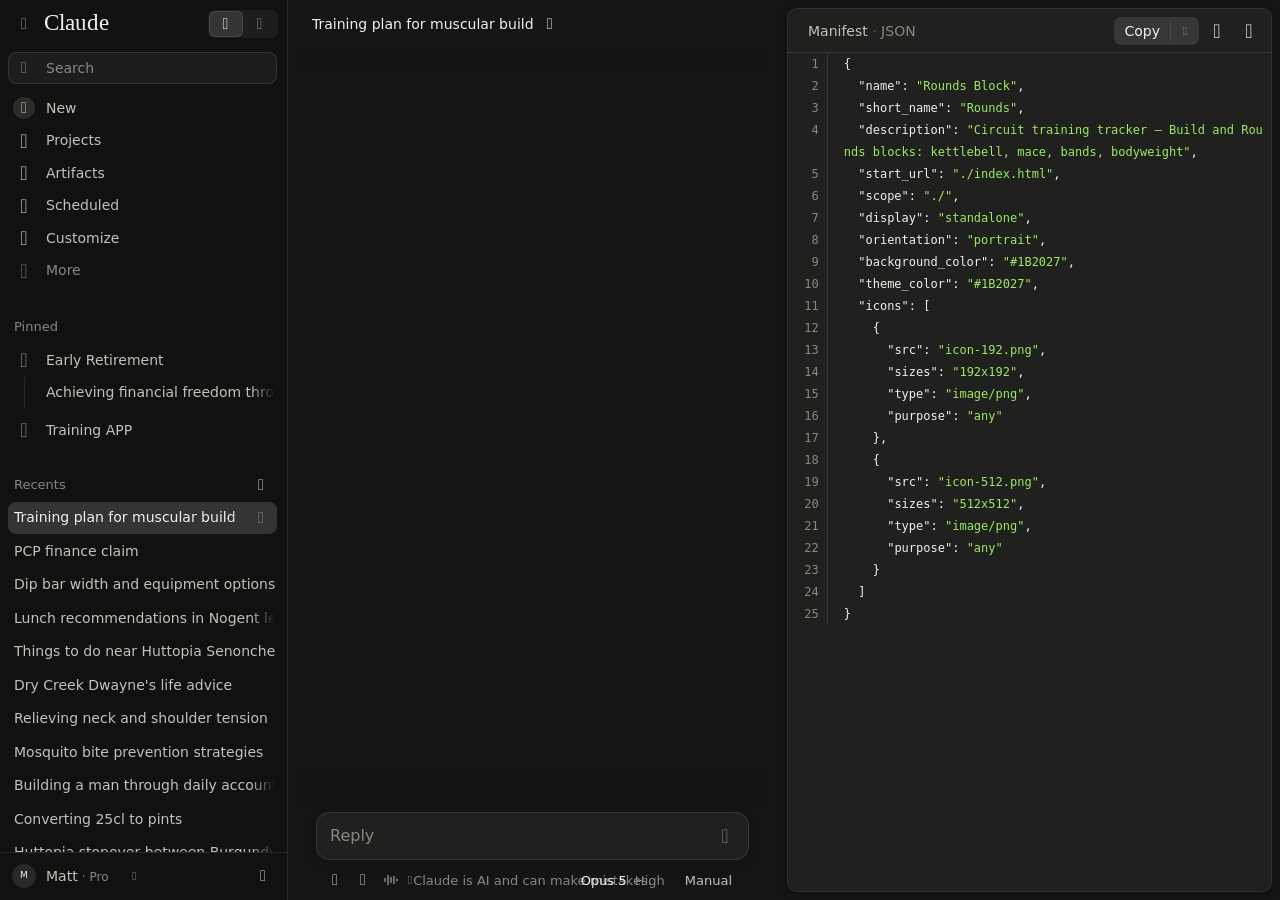
==== Training plan for muscular build - Claude.html @ 6eebbf7a "Add files via upload" ====
<!DOCTYPE html>
<!-- saved from url=(0105)https://claude.ai/chat/4883e13c-77b2-4eff-82b4-3b179dcd4df8?artifact=91bdafa1-e5e3-4d47-a7a2-5c4a3345bba9 -->
<html data-compile-hints="on" data-compile-hints-match="0.796" data-build-id="7e84948c3c" data-git-hash="7e84948c3c861312b196ffe1da95dcb7338d3409" data-build-timestamp="1789798290" data-version="1.0.0" data-env="" data-color-version="v2" data-document-variant="full" data-entry-document="app" lang="en-US" data-theme="claude" data-mode="dark" data-density="comfortable" class="cds-root h-screen antialiased scroll-smooth" data-sidebar-chrome-preference="rail" data-sidebar-app-switcher="" data-new-page-layout="home" data-prepaint-viewport-width="1912" data-prepaint-viewport-height="914" data-sidebar-chrome="rail" data-sidebar-width="288" data-sidebar-wordmark-size="20" style="--static-sidebar-width: 288px; --desktop-titlebar-inset: 0px; --toast-top-offset: 56px; --font-user-message: var(--font-sans-serif); --font-claude-response: var(--font-serif);" data-boot-ui-ready="frame"><head data-ion-ip-country="GB" data-ion-clean-url-hop="" data-ion-served-at="1789804719888"><meta http-equiv="Content-Type" content="text/html; charset=UTF-8"><link rel="preconnect" href="https://assets-proxy.anthropic.com/" crossorigin=""><link rel="dns-prefetch" href="https://assets-proxy.anthropic.com/"><meta name="i18n-catalogs" data-i18n-catalogs="de-DE:78e736ca97fb.babdbf9ae562.f55c821b4ed1,fr-FR:3decd4bd1874.5cacc0b9f956.ce2039e88f0d,ko-KR:8e5edf088bcd.599ef2be08ee.acf909846635,ja-JP:1bb5a4c21a3a.cff26642f8e3.5f39581f8536,es-419:955482ae0c21.2985a8bae51f.dc0a86192251,es-ES:e62bec687d8e.d24939a6774c.5c85e7095feb,it-IT:ef70ebdf381d.8e28721e6b23.d654e8917060,hi-IN:a247afc01833.1b6cd3c88d5a.f2deac9f0fe4,pt-BR:dda4ce1c5e32.03dab76443e1.bb6ac5c7d7d9,id-ID:484831f2d1c8.068773e23151.84600f963247,am:3aba76466771.a2c3467e8a78.ca3d163bab05,bho:7f3eb80ebb49.97c4bdbd086c.ca3d163bab05,bn:ac6222f5387a.88c49d4cce1b.ca3d163bab05,da:ef0e5b0a2559.1d8b9b2299a1.ca3d163bab05,fi:728340d192b8.deb44db3d8fb.ca3d163bab05,fil:07e6b13d7d09.62a1f4bfaa3d.ca3d163bab05,gu:0e9da991132b.076e6f7854a8.ca3d163bab05,ha:94759c013c54.c07cbb409eaf.ca3d163bab05,ig:3da131c1a7c7.42b1090aafd1.ca3d163bab05,kn:52d8893537de.4cc9aeab36c8.ca3d163bab05,ml:c32cb424f59b.1babd61d01ec.ca3d163bab05,mr:9f9dce6ee727.2413b30f2631.ca3d163bab05,nb:dc3bb6f8cd0e.e9c6975b3f35.ca3d163bab05,nl:14a57739b65b.a61abd8df170.ca3d163bab05,ny:30aa5e0d2ec1.d74db95c2551.ca3d163bab05,om:28c11dcfed05.10b4de0dd221.ca3d163bab05,rn:17597a7d4a52.b61e28ec1e69.ca3d163bab05,ru:8a0bf77dc0ed.48851a788966.ca3d163bab05,rw:0c750232847f.51018fe2b9f4.ca3d163bab05,so:5ee1c4019bc0.066abee72b1f.ca3d163bab05,sv:716bcd40f494.70ba79c8db4c.ca3d163bab05,sw:180e940190c6.57947c0c864b.ca3d163bab05,ta:53eb3b7cc643.c3d08a3f064b.ca3d163bab05,te:32ed94bbb8a8.05559dc025b0.ca3d163bab05,th:c73224c99ca7.9d56b274ac90.ca3d163bab05,tr:6e57eeca07a7.5419b5a1540d.ca3d163bab05,uk:70a26142f6ce.1feb9f4278c6.ca3d163bab05,vi:78f6854337ef.59525d245a48.ca3d163bab05,wo:dd8818f6dfaf.745ed50ad8eb.ca3d163bab05,yo:22dd3cb6acc5.b25dafa9c75c.ca3d163bab05,zh-Hans:8b1d9aaf053d.c7ed6518dd5f.ca3d163bab05,zh-Hant:6749fe9b1009.fd496a6d7425.ca3d163bab05"><meta name="viewport" content="width=device-width,initial-scale=1,viewport-fit=cover,interactive-widget=resizes-content"><meta name="apple-itunes-app" content="app-id=6473753684"><meta property="og:type" content="website"><meta property="og:site_name" content="Claude"><meta property="og:image" content="https://claude.ai/images/claude_ogimage.png"><meta property="og:image:width" content="1200"><meta property="og:image:height" content="630"><meta name="twitter:card" content="summary_large_image"><link rel="icon" type="image/svg+xml" href="https://assets-proxy.anthropic.com/claude-ai/v2/assets/v1/cd02a42d9-Vq_H3mgS.svg"><link rel="shortcut icon" href="https://claude.ai/favicon.ico"><link rel="apple-touch-icon" href="https://assets-proxy.anthropic.com/claude-ai/v2/assets/v1/c129d018a-0ZbJsTbu.png"><link rel="manifest" href="https://claude.ai/manifest.json"><meta name="mobile-web-app-capable" content="yes"><meta name="theme-color" content="rgb(21, 21, 21)"><link rel="preload" href="https://assets-proxy.anthropic.com/claude-ai/v2/assets/v1/cc27851ad-DDVos-BJ.woff2" as="font" type="font/woff2" crossorigin=""><link rel="preload" href="https://assets-proxy.anthropic.com/claude-ai/v2/assets/v1/c66fc489e-2VcCjn5t.woff2" as="font" type="font/woff2" crossorigin=""><style>html.cds-root{--cds-page-bg:var(--cds-surface-1)}</style><style>body{counter-reset:katexEqnNo mmlEqnNo}</style><script data-compose-prelude="" nonce="">"number"==typeof Error.stackTraceLimit&&Error.stackTraceLimit<30&&(Error.stackTraceLimit=30);try{performance.addEventListener("resourcetimingbufferfull",function(){void 0===window.__antResourceTimingFullAt&&(window.__antResourceTimingFullAt=performance.now())})}catch(t){}void 0===globalThis.process&&(globalThis.process={env:{},cwd:function(){return"/"}}),void 0===globalThis.global&&(globalThis.global=globalThis),"function"!=typeof URL.parse&&(URL.parse=function(t,e){try{return new URL(t,e)}catch(t){return null}}),"function"!=typeof URL.canParse&&(URL.canParse=function(t,e){try{return new URL(t,e),!0}catch(t){return!1}}),function(){function t(t){if("symbol"!=typeof Symbol[t])try{Object.defineProperty(Symbol,t,{value:Symbol.for("Symbol."+t)})}catch(t){}}t("dispose"),t("asyncDispose")}(),function(){var t=Array.prototype.slice;function e(t,e){if("function"!=typeof Array.prototype[t])try{Object.defineProperty(Array.prototype,t,{value:e,writable:!0,configurable:!0})}catch(t){}}e("toSorted",function(e){return t.call(this).sort(e)}),e("toReversed",function(){return t.call(this).reverse()}),e("toSpliced",function(){var e=t.call(this);return e.splice.apply(e,arguments),e})}();try{var desktopBootPlaceholder=globalThis.desktopBootFeatures&&globalThis.desktopBootFeatures.bootPlaceholder;desktopBootPlaceholder&&"supported"===desktopBootPlaceholder.status&&(document.documentElement.setAttribute("data-desktop-boot-placeholder",""),setTimeout(function(){var t=document.documentElement;if(!t.hasAttribute("data-boot-ui-ready")){if(t.hasAttribute("data-boot-ui-hold")){t.setAttribute("data-boot-ui-revealing","");var e=function(){t.removeAttribute("data-boot-ui-revealing")},o=setTimeout(e,2e3);requestAnimationFrame(function(){requestAnimationFrame(function(){clearTimeout(o),o=setTimeout(e,200)})})}t.setAttribute("data-boot-ui-ready","timeout")}},1e4))}catch(t){}</script><style>html[data-desktop-boot-placeholder]:not([data-boot-ui-ready]) [data-boot-surface],html[data-desktop-boot-placeholder]:not([data-boot-ui-ready]):not(
[data-boot-standalone]
) body{background:0 0!important}html[data-desktop-boot-placeholder]:not([data-boot-ui-ready]) [data-page-loading]{visibility:hidden}html[data-desktop-boot-placeholder][data-boot-ui-hold]:not(
[data-boot-ui-ready]
) body{opacity:0!important}html[data-desktop-boot-placeholder][data-boot-ui-hold]:not(
[data-boot-ui-ready]
) body::after{content:"";position:fixed;inset:0;z-index:2147483647}#desktop-boot-drag-strip{display:none}html[data-desktop-boot-placeholder]:not([data-boot-ui-ready]) #desktop-boot-drag-strip{display:block;position:fixed;top:0;left:0;right:0;z-index:-1;height:48px;app-region:drag}</style><script nonce="">"use strict";(()=>{try{performance.mark("claude:head_scripts_start")}catch{}try{if(document.head.hasAttribute("data-ion-clean-url-hop")){let t=location.pathname;try{t=decodeURIComponent(t)}catch{}t=t.replace(/[\x00-\x1f\x7f]/g,"").toLowerCase().replace(/\/{2,}/g,"/").replace(/\/+$/,"");let a=location.hash.slice(1),e="/magic-link"===t?"__ml_handoff":"/appeal-status"===t?"__as_handoff":null,n=null===e&&!document.head.hasAttribute("data-ion-sso-handoff")&&!document.head.hasAttribute("data-ion-connect-handoff")&&a.split("&").some(t=>t.startsWith("jt=")&&t.length>3);if(null!==e&&""!==a||n){if(null!==e?sessionStorage.setItem(e,JSON.stringify({hash:a,at:Date.now()})):sessionStorage.setItem("__jt_handoff",JSON.stringify({hash:a,path:location.pathname,at:Date.now()})),"__ml_handoff"===e)try{sessionStorage.setItem("login_timing_hop_t0",String(Math.round(performance.timeOrigin)))}catch{}window.__ml_hop_pending=!0;let t=location.origin+location.pathname+location.search;history.replaceState(null,"",t),location.replace(t)}}}catch{try{window.__ml_hop_pending=!1}catch{}}})()</script><script nonce="">"use strict";(()=>{var e="claude:stale_entry_reload";try{let t=document.head.dataset,r=Number(t.ionServedAt),a=Date.now(),n=a-r,o=function(){let e=performance.getEntriesByType?.("navigation")[0]?.type;if("string"==typeof e&&""!==e)return e;switch(performance.navigation?.type){case 0:return"navigate";case 1:return"reload";case 2:return"back_forward";default:return null}}(),c="back_forward"===o,i=performance.timeOrigin||a;if("revalidate"===t.ionEntryCache&&r>0&&n>864e5&&(c||"navigate"===o&&!1!==navigator.onLine)&&!function(t,r){try{let a=JSON.parse(sessionStorage.getItem(e)??"null");return"object"==typeof a&&null!==a&&a.href===r&&t-a.at<6e4}catch{return!1}}(i,location.href)&&!function(e){try{let t=e-Number(localStorage.getItem("claude:stale_entry_clock_suspect"));return t>=0&&t<864e5}catch{return!1}}(a)){let t=!1;try{sessionStorage.setItem(e,JSON.stringify({servedAt:r,ageMs:n,at:a,href:location.href,nav:o})),t=!0}catch{}(t||c)&&(window.stop(),location.reload())}}catch{}})()</script><script nonce="">"use strict";(()=>{function e(e){let o=e+"=";for(let e of document.cookie.split(";")){let r=e.trim();if(r.startsWith(o))try{return decodeURIComponent(r.slice(o.length))}catch{return}}}function o(){return e("sessionKeyLC")||e("sessionKeyV3LC")||void 0}!function(){let e={resolve:null};try{performance.mark?.("rq_cache:preload_start");let r="keyval-store",t="keyval",n="react-query-cache",a="store:chat-draft:chorus-unified-composer",c="__PRELOADED_CHAT_DRAFT_READS__",s="__PRELOADED_CHAT_DRAFT_READS_MARKER__",l="__PRELOADED_CHAT_DRAFT_READS_PLANTED_AT__",i="__PRELOADED_CHAT_DRAFT_READS_SIGNAL__",_="chat-draft-write-signal",d=window.location.pathname,u=o();if(("/new"===d||"/"===d||"/login"===d)&&u){let o=window;o[s]=u,o[l]=Date.now();try{o[i]=localStorage.getItem(_)}catch{}o[c]={[a]:new Promise(o=>{e.resolve=o})}}let D=new Promise(o=>{let c=e=>{window.__PRELOADED_IDB_CACHE_SETTLED__=!0,o(e);try{performance.mark?.("rq_cache:preload_settled")}catch{}};if(!window.indexedDB)return e.resolve?.(void 0),void c(void 0);let s=indexedDB.open(r);s.onupgradeneeded=()=>{s.transaction?.abort()},s.onerror=()=>{e.resolve?.(void 0),c(void 0)},s.onsuccess=()=>{let o=s.result;if(!o.objectStoreNames.contains(t))return o.close(),indexedDB.deleteDatabase(r),e.resolve?.(void 0),void c(void 0);try{let r=o.transaction(t,"readonly").objectStore(t),s=e.resolve;if(s){let e=r.get(a);e.onerror=e=>{e.preventDefault(),s(void 0)},e.onsuccess=()=>s({v:e.result,t:performance.now()})}let l=r.get(n);l.onerror=()=>{o.close(),c(void 0)},l.onsuccess=()=>{o.close(),window.__PRELOADED_IDB_CACHE_RESULT__=l.result,c(l.result)}}catch{o.close(),e.resolve?.(void 0),c(void 0)}}});window.__PRELOADED_IDB_CACHE__=D,D.catch(()=>{e.resolve?.(void 0)}),performance.measure?.("rq_cache:preload_exec",{start:"rq_cache:preload_start"});try{!function(){let e=window,r=/^\/chat\/([0-9a-f]{8}-[0-9a-f]{4}-[0-9a-f]{4}-[0-9a-f]{4}-[0-9a-f]{12})\/?$/i.exec(location.pathname),t=o=>{e.__PRELOADED_CONV_RECORD__=o},n=e=>t({uuid:r?.[1]??"",skipped:e});if(!r)return n("not_chat_path");if(!window.indexedDB)return n("no_indexeddb");if(!o())return n("no_marker");let a,c=r[1];try{let e=localStorage.getItem("spa:rqCacheRetention"),o=e&&JSON.parse(e)?.conversationStore;if(!(o&&o.days>=1&&o.max>=1))return n("store_off");if(localStorage.getItem("conversation-store:clear-pending"))return n("clear_pending");a=localStorage.getItem("conversation-store:unsaved:"+c)}catch{return n("storage_error")}let s=performance.now();e.__PRELOADED_CONV_RECORD_P__=new Promise(e=>{let o,r=o=>{t({uuid:c,record:o,unsaved:a,readMs:performance.now()-s}),e(null!==o)};try{o=indexedDB.open("claude-conversation-store")}catch{return void r(null)}o.onupgradeneeded=()=>{o.transaction?.abort()},o.onerror=()=>r(null),o.onsuccess=()=>{let e=o.result;if(e.onversionchange=()=>e.close(),!e.objectStoreNames.contains("trees"))return e.close(),void r(null);try{let o=e.transaction("trees","readonly").objectStore("trees").get(c);o.onsuccess=()=>{e.close(),r(o.result??null)},o.onerror=()=>{e.close(),r(null)}}catch{e.close(),r(null)}}})}()}catch{}}catch{e.resolve?.(void 0)}}()})()</script><script nonce="">"use strict";(()=>{function t(t){let e=t+"=";for(let t of document.cookie.split(";")){let a=t.trim();if(a.startsWith(e))try{return decodeURIComponent(a.slice(e.length))}catch{return}}}function e(){return t("sessionKeyLC")||t("sessionKeyV3LC")||void 0}try{if(!0!==window.__ml_hop_pending){let t=document.head.dataset.ionDefaultRouteHint,a=""===location.hash&&/^(?:[?&](?:(?:redirect=claude\.com|via|utm_\w*|gad_\w*|gclsrc|targetid|gclid|gbraid|wbraid|dclid|fbclid|ttclid|rdt_cid|msclkid|li_fat_id|twclid)(?:=[^?&]*)?)?)*$/.test(location.search),o=!t||"new_chat"===t;"/"!==location.pathname||!e()||a&&!o?"/login"===location.pathname&&a&&o&&document.head.dataset.ionDefaultRouteHintOutcome&&"1"===localStorage.getItem("spa:cai_cheerful_prism")&&e()&&!sessionStorage.getItem("oauth_return_to")&&!/claude(nest|gov)?\/[^ ]/i.test(navigator.userAgent)&&(history.replaceState(history.state,"","/new"+location.search),"/new"===location.pathname&&performance.mark?.("claude:login_path_rewritten")):(history.replaceState(history.state,"","/new"+location.search+location.hash),"/new"===location.pathname&&performance.mark?.("claude:root_path_rewritten"))}}catch{}})()</script><script nonce="">"use strict";(()=>{function e(e){let t=e+"=";for(let e of document.cookie.split(";")){let n=e.trim();if(n.startsWith(t))try{return decodeURIComponent(n.slice(t.length))}catch{return}}}function t(e){if(0===e.length)return e;let t=e.replace(/[^\x20-\x7E]/g,"").trim();return t.length>0?t:"invalid"}var n=/^[0-9a-f]{8}-[0-9a-f]{4}-[0-9a-f]{4}-[0-9a-f]{4}-[0-9a-f]{12}$/i,a=/^[a-zA-Z]{2,3}(-[a-zA-Z0-9]{2,8}){0,3}$/;function r(){let e=navigator.userAgent.toLowerCase();return(e.indexOf("claude/")>=0||e.indexOf("claudenest/")>=0||e.indexOf("claudegov/")>=0)&&!!window.claudeAppBindings}var o=/[?&]platform=([^&#]*)/,i=/[?&]appVersion=([^&#]*)/,s=/^[0-9A-Za-z][0-9A-Za-z.+-]{0,63}$/;function c(e,t){let n=t.exec(e);if(null===n)return null;try{return decodeURIComponent(n[1])}catch{return null}}try{if(window.__SKIP_BOOTSTRAP_PRELOAD__)throw new Error;if(function(){if(!window.location.pathname.startsWith("/mobile/mcp-app-runtime/"))return!1;let e=c(window.location.search,o);if("ios"!==e&&"android"!==e)return!1;let t=c(window.location.search,i);return null!==t&&s.test(t)}())throw window.__BOOTSTRAP_PRELOAD__={wrapperSkip:!0},new Error;performance.mark?.("bootstrap:preload_start");let{path:l,headers:p,sessionMarker:d}=function(o={}){let i=o.apiPrefix??"/edge-api",s=e("lastActiveOrg"),c=e("sessionKeyLC")||e("sessionKeyV3LC")||void 0,l=!o.skipOrgPath&&c&&s&&n.test(s)?s:void 0,p="?statsig_hashing_algorithm=djb2&growthbook_format=sdk&cache_bust=1"+(r()?"":"&include_system_prompts=false"),d=l?i+"/bootstrap/"+l+"/app_start"+p:i+"/bootstrap"+p,u=function(){let n=document.documentElement.dataset,a={"anthropic-client-sha":n.gitHash??"unknown","anthropic-client-version":n.version??"unknown","anthropic-client-build":n.buildTimestamp??"unknown","anthropic-client-capabilities":"mfa_sms_v1","anthropic-device-id":t(e("anthropic-device-id")??"unknown"),"anthropic-client-platform":r()?"desktop_app":"web_claude_ai"},o=function(e){let t=e.length>=2&&e.startsWith('"')&&e.endsWith('"')?e.slice(1,-1):e;return/^[a-zA-Z0-9_.-]{1,128}$/.test(t)?t:void 0}(e("ajs_anonymous_id")??"");o&&(a["anthropic-anonymous-id"]=o);let i=e("activitySessionId");return i&&(a["x-activity-session-id"]=t(i)),a}(),h=function(){try{let e=localStorage.getItem("spa:locale");return e&&a.test(e)?e:void 0}catch{return}}();if(h){let e="en-US"===h?/^en-([a-z]{2})$/i.exec(function(){let e=window.desktopPreferredLanguages,t=Array.isArray(e)?e[0]:void 0;return"string"==typeof t&&/^en-[a-z]{2}$/i.test(t)?t:navigator.language}())?.[1]?.toUpperCase():void 0;u["accept-language"]=e&&"US"!==e?"en-"+e+", en-US;q=0.9":h,u["x-app-locale"]=h}return{path:d,headers:u,sessionMarker:c}}(),u=fetch(l,{credentials:"include",headers:p});window.__BOOTSTRAP_PRELOAD__={promise:u,path:l,sessionMarker:d,locale:p["x-app-locale"]};let h=e=>performance.mark?.("bootstrap:preload_response",{detail:{ok:e}});u.then(e=>h(e.ok),()=>h(!1)).catch(()=>{}),performance.measure?.("bootstrap:preload_exec",{start:"bootstrap:preload_start"})}catch{}})()</script><meta name="route-inline-scripts-anchor" content=""><script nonce="">"use strict";(()=>{function e(e){return`/api/published_artifacts/${e}`}function t(e){let t=e+"=";for(let e of document.cookie.split(";")){let s=e.trim();if(s.startsWith(t))try{return decodeURIComponent(s.slice(t.length))}catch{return}}}try{let s="([0-9a-fA-F]{8}(?:-[0-9a-fA-F]{4}){3}-[0-9a-fA-F]{12})",n=new RegExp("^/(?:public/artifacts/"+s+"(?:/embed)?|share/"+s+")$").exec(location.pathname),i=n?.[1]?[e(n[1]),e(n[1])+"/meta"]:n?.[2]&&void 0===(t("sessionKeyLC")||t("sessionKeyV3LC")||void 0)?[function(e){return`/api/chat_snapshots/${e}?rendering_mode=messages&render_all_tools=true`}(n[2])]:void 0;if(i){let e={responses:{}};window.__PUBLIC_VIEWER_PRELOAD__=e;for(let t of i)(e.responses[t]=fetch(t,{credentials:"include"})).catch(()=>{})}}catch{}})()</script><script nonce="">"use strict";(()=>{var e="en-US",t=["en-US","de-DE","fr-FR","ko-KR","ja-JP","es-419","es-ES","it-IT","hi-IN","pt-BR","id-ID"];function o(o,r=t){let n=new Map;for(let e of r){let t=e.toLowerCase();n.set(t,e);let o=t.split("-")[0];n.has(o)||n.set(o,e)}for(let e of o)if(e){let t=e.toLowerCase(),o=n.get(t);if(void 0!==o)return o;let r=t.split("-")[0],a=r.length?n.get(r):void 0;if(void 0!==a)return a}return e}function r(){let e=[];try{if(typeof document<"u"){let t=document.querySelector('meta[name="i18n-catalogs"]')?.dataset.i18nCatalogs||"";for(let o of t.split(",")){let t=/^([\w-]+):([\w-]+)\.([\w-]+)\.([\w-]+)$/.exec(o);t&&e.push(t.slice(1))}}}catch{}return e}try{if(window.__SKIP_I18N_CATALOG_PRELOAD__)throw new Error;let t=function(){let e=null;try{e=localStorage.getItem("spa:locale")}catch{e=null}if(!e)return o(navigator.languages);let t=e.toLowerCase();for(let[e]of r())if(e.toLowerCase()===t)return e;return o([e])}();if(t===e)throw new Error;performance.mark?.("i18n:catalog_preload_start");let n=function(e){for(let[t,o,n,a]of r())if(t===e)return{base:"/i18n/"+e+".json?v="+o,dynamic:"/i18n/dynamic/"+e+".json?v="+n,overrides:"/i18n/"+e+".overrides.json?v="+a};let t=encodeURIComponent(e);return{base:"/i18n/"+t+".json",dynamic:"/i18n/dynamic/"+t+".json",overrides:"/i18n/"+t+".overrides.json"}}(t),a={},i={};for(let e of[n.base,n.dynamic,n.overrides]){let t=fetch(e),o=t.then(e=>e.ok?e.json():void 0);o.catch(()=>{}),a[e]=t,i[e]=o}let l={locale:t,responses:a,bodies:i};window.__I18N_CATALOG_PRELOAD__=l,performance.measure?.("i18n:catalog_preload_exec",{start:"i18n:catalog_preload_start"})}catch{}})()</script><script nonce="">"use strict";(()=>{var e="https://assets.claude.ai/videos/login-hero-kt3-still-005fec8b.webp";function t(e){return n(e).replace(/[A-Z]/g,e=>e.toLowerCase())}function n(e){let t=0,n=e.length;for(;t<n&&(" "===e[t]||"\t"===e[t]);)t+=1;for(;n>t&&(" "===e[n-1]||"\t"===e[n-1]);)n-=1;return e.slice(t,n)}function r(e){let t=e+"=";for(let e of document.cookie.split(";")){let n=e.trim();if(n.startsWith(t))try{return decodeURIComponent(n.slice(t.length))}catch{return}}}function o(){return r("sessionKeyLC")||r("sessionKeyV3LC")||void 0}var i="https://js.hcaptcha.com";function c(e,t,n){let r=document.createElement("link");r.rel=e,r.href=t;for(let e in n)r.setAttribute(e,n[e]);document.head.appendChild(r)}function l(){return new URLSearchParams(location.search.slice(1))}function a(e,t){let n=e.getAll(t);if(1!==n.length)return 0===n.length?null:n[0];try{let e=JSON.parse(n[0]),t=Array.isArray(e)?e[0]:e;return"string"==typeof t?t:n[0]}catch{return n[0]}}try{if(!0!==window.__ml_hop_pending){let r=location.pathname;if("/login"!==r||o())("/magic-link"===r&&function(){let e=l();if("desktop_app"===a(e,"client"))return!1;let r=a(e,"continue");if("team_signup"===r||"enterprise_signup"===r)return!0;if(!document.head.hasAttribute("data-ion-pending-login"))return!1;let[o,i]=function(){let e=location.hash.slice(1);if(""!==e)return e;try{let e=sessionStorage.getItem("__ml_handoff");if(null===e)return"";let t=JSON.parse(e);if("string"==typeof t.hash&&"number"==typeof t.at&&Date.now()-t.at<=6e5)return t.hash}catch{}return""}().split(":");if(!o||!i)return!1;let c=function(e){try{let t=Uint8Array.from(atob(e.replace(/-/g,"+").replace(/_/g,"/")),e=>e.charCodeAt(0));return new TextDecoder("utf-8",{fatal:!0,ignoreBOM:!0}).decode(t)}catch{return null}}(i),u=function(){for(let e of document.cookie.split(";")){let t=n(e),r=t.indexOf("=");if(!(r<=0||"__Host-claude-ai-pending-login-email"!==t.slice(0,r)))try{return decodeURIComponent(t.slice(r+1))}catch{return null}}return null}();return null!==c&&null!==u&&t(u)===t(c)}()||"/login/popup-google-auth"===r)&&(c("preconnect",i),c("preconnect","https://newassets.hcaptcha.com"));else{let t=/claude(nest|gov)?\/[^ ]/i.test(navigator.userAgent)&&!!window.claudeAppBindings,n=l().get("returnTo")?.includes("/oauth/authorize")??!1;!t&&!n&&(c("preconnect",new URL(e).origin),document.addEventListener("DOMContentLoaded",()=>{try{if(o()||!function(){let e=navigator.connection;return void 0!==e&&"4g"===e.effectiveType&&"number"==typeof e.downlink&&e.downlink>=9&&!0!==e.saveData}())return;c("preload",e,{as:"image",media:"(min-width: 64rem)"})}catch{}},{once:!0})),c("preconnect",i),t||c("preconnect","https://accounts.google.com")}}}catch{}})()</script><script type="module" crossorigin="" src="./Training plan for muscular build - Claude_files/index-qLs60Uv4.js.download" nonce=""></script><link rel="modulepreload" crossorigin="" href="https://assets-proxy.anthropic.com/claude-ai/v2/assets/v1/vendor-zod-KlvYzYkO.js"><link rel="modulepreload" crossorigin="" href="https://assets-proxy.anthropic.com/claude-ai/v2/assets/v1/rolldown-runtime-C7IGMTkM.js"><link rel="modulepreload" crossorigin="" href="https://assets-proxy.anthropic.com/claude-ai/v2/assets/v1/vendor-frame-FrvAFT5L.js"><link rel="modulepreload" crossorigin="" href="https://assets-proxy.anthropic.com/claude-ai/v2/assets/v1/preload-helper-DtW4zpUn.js"><link rel="modulepreload" crossorigin="" href="https://assets-proxy.anthropic.com/claude-ai/v2/assets/v1/vendor-datadog-6xNogGuE.js"><link rel="modulepreload" crossorigin="" href="https://assets-proxy.anthropic.com/claude-ai/v2/assets/v1/vendor-growthbook-C4BQQZBr.js"><link rel="modulepreload" crossorigin="" href="https://assets-proxy.anthropic.com/claude-ai/v2/assets/v1/vendor-query-BDIBgn1O.js"><link rel="modulepreload" crossorigin="" href="https://assets-proxy.anthropic.com/claude-ai/v2/assets/v1/vendor-all-common-mcp-msg-0-D7eT62dr.js"><link rel="modulepreload" crossorigin="" href="https://assets-proxy.anthropic.com/claude-ai/v2/assets/v1/vendor-router-IlANPOWj.js"><link rel="modulepreload" crossorigin="" href="https://assets-proxy.anthropic.com/claude-ai/v2/assets/v1/shared-common-mcp-msg-0-BjTMheki.js"><link rel="modulepreload" crossorigin="" href="https://assets-proxy.anthropic.com/claude-ai/v2/assets/v1/shared-common-mcp-msg-1-D3xri3Z0.js"><link rel="modulepreload" crossorigin="" href="https://assets-proxy.anthropic.com/claude-ai/v2/assets/v1/shared-frame-boot-B3M_Rwm4.js"><link rel="modulepreload" crossorigin="" href="https://assets-proxy.anthropic.com/claude-ai/v2/assets/v1/shared-frame-BUXj13p9.js"><link rel="modulepreload" crossorigin="" href="https://assets-proxy.anthropic.com/claude-ai/v2/assets/v1/vendor-intl-Cpx9Fl-G.js"><link rel="modulepreload" crossorigin="" href="https://assets-proxy.anthropic.com/claude-ai/v2/assets/v1/shared-common-mcp-msg-2-FRqrNWS5.js"><link rel="modulepreload" crossorigin="" href="https://assets-proxy.anthropic.com/claude-ai/v2/assets/v1/shared-common-mcp-msg-3-vJB-UDJV.js"><link rel="modulepreload" crossorigin="" href="https://assets-proxy.anthropic.com/claude-ai/v2/assets/v1/vendor-base-ui-DIGbBMB7.js"><link rel="modulepreload" crossorigin="" href="https://assets-proxy.anthropic.com/claude-ai/v2/assets/v1/shared-common-mcp-msg-4-DyMRt08m.js"><link rel="modulepreload" crossorigin="" href="https://assets-proxy.anthropic.com/claude-ai/v2/assets/v1/vendor-motion-DEby8pF7.js"><link rel="modulepreload" crossorigin="" href="https://assets-proxy.anthropic.com/claude-ai/v2/assets/v1/shared-common-mcp-msg-5-BjkYHxFd.js"><link rel="modulepreload" crossorigin="" href="https://assets-proxy.anthropic.com/claude-ai/v2/assets/v1/shared-common-msg-0-BIwbH6OX.js"><link rel="modulepreload" crossorigin="" href="https://assets-proxy.anthropic.com/claude-ai/v2/assets/v1/shared-common-0-ByvhrSLm.js"><link rel="modulepreload" crossorigin="" href="https://assets-proxy.anthropic.com/claude-ai/v2/assets/v1/shared-common-msg-1-xfmQBlyt.js"><link rel="modulepreload" crossorigin="" href="https://assets-proxy.anthropic.com/claude-ai/v2/assets/v1/shared-mcp-msg-0-CYRr4CSB.js"><link rel="modulepreload" crossorigin="" href="https://assets-proxy.anthropic.com/claude-ai/v2/assets/v1/vendor-all-msg-0-Dl5qN-uQ.js"><link rel="modulepreload" crossorigin="" href="https://assets-proxy.anthropic.com/claude-ai/v2/assets/v1/shared-msg-0-DcYQ97Q2.js"><link rel="modulepreload" crossorigin="" href="https://assets-proxy.anthropic.com/claude-ai/v2/assets/v1/vendor-prosemirror-D8CFs_Ry.js"><link rel="modulepreload" crossorigin="" href="https://assets-proxy.anthropic.com/claude-ai/v2/assets/v1/vendor-tiptap-BJi-1Oer.js"><link rel="modulepreload" crossorigin="" href="https://assets-proxy.anthropic.com/claude-ai/v2/assets/v1/shared-msg-1-BaTk5kvG.js"><link rel="modulepreload" crossorigin="" href="https://assets-proxy.anthropic.com/claude-ai/v2/assets/v1/vendor-markdown-Cek6bv3s.js"><link rel="modulepreload" crossorigin="" href="https://assets-proxy.anthropic.com/claude-ai/v2/assets/v1/shared-mcp-0-CRB7Gxpd.js"><link rel="modulepreload" crossorigin="" href="https://assets-proxy.anthropic.com/claude-ai/v2/assets/v1/shared-0-CYUvkDlD.js"><link rel="modulepreload" crossorigin="" href="https://assets-proxy.anthropic.com/claude-ai/v2/assets/v1/shared-1-vyZ6v2jQ.js"><link rel="modulepreload" crossorigin="" href="https://assets-proxy.anthropic.com/claude-ai/v2/assets/v1/vendor-all-0-k_7OvPWQ.js"><link rel="modulepreload" crossorigin="" href="https://assets-proxy.anthropic.com/claude-ai/v2/assets/v1/shared-2-BdcYjqU9.js"><link rel="modulepreload" crossorigin="" href="https://assets-proxy.anthropic.com/claude-ai/v2/assets/v1/vendor-utils-CUHp3tDj.js"><link rel="modulepreload" crossorigin="" href="https://assets-proxy.anthropic.com/claude-ai/v2/assets/v1/shared-3-BAK-E5ge.js"><link rel="modulepreload" crossorigin="" href="https://assets-proxy.anthropic.com/claude-ai/v2/assets/v1/shared-styles-D31A7OtM.js"><link rel="modulepreload" crossorigin="" href="https://assets-proxy.anthropic.com/claude-ai/v2/assets/v1/vendor-icons-BC58KdPF.js"><link rel="modulepreload" crossorigin="" href="https://assets-proxy.anthropic.com/claude-ai/v2/assets/v1/shared-4-DYpCO8DV.js"><link rel="modulepreload" crossorigin="" href="https://assets-proxy.anthropic.com/claude-ai/v2/assets/v1/shared-5-xr68YmvL.js"><link rel="modulepreload" crossorigin="" href="https://assets-proxy.anthropic.com/claude-ai/v2/assets/v1/shared-6-5W1FlG1c.js"><link rel="modulepreload" crossorigin="" href="https://assets-proxy.anthropic.com/claude-ai/v2/assets/v1/shared-7-DBPg2Fya.js"><link rel="modulepreload" crossorigin="" href="https://assets-proxy.anthropic.com/claude-ai/v2/assets/v1/shared-8-CyEV0vzp.js"><link rel="modulepreload" crossorigin="" href="https://assets-proxy.anthropic.com/claude-ai/v2/assets/v1/shared-9-DyE9_46H.js"><link rel="modulepreload" crossorigin="" href="https://assets-proxy.anthropic.com/claude-ai/v2/assets/v1/shared-msg-2-Cgm0ZrZx.js"><link rel="modulepreload" crossorigin="" href="https://assets-proxy.anthropic.com/claude-ai/v2/assets/v1/shared-10-qMm2RwVX.js"><link rel="modulepreload" crossorigin="" href="https://assets-proxy.anthropic.com/claude-ai/v2/assets/v1/shared-11-2AGtupjX.js"><link rel="modulepreload" crossorigin="" href="https://assets-proxy.anthropic.com/claude-ai/v2/assets/v1/shared-12-YR5V4mE-.js"><link rel="modulepreload" crossorigin="" href="https://assets-proxy.anthropic.com/claude-ai/v2/assets/v1/shared-13-ZPNAWobs.js"><link rel="modulepreload" crossorigin="" href="https://assets-proxy.anthropic.com/claude-ai/v2/assets/v1/shared-14-CRZPwH00.js"><link rel="modulepreload" crossorigin="" href="https://assets-proxy.anthropic.com/claude-ai/v2/assets/v1/shared-15-DKZ990Se.js"><link rel="modulepreload" crossorigin="" href="https://assets-proxy.anthropic.com/claude-ai/v2/assets/v1/shared-16-Sz2H_Ocs.js"><link rel="modulepreload" crossorigin="" href="https://assets-proxy.anthropic.com/claude-ai/v2/assets/v1/shared-17-CnVawnNN.js"><script nonce="">"use strict";(()=>{var t=new Set(["tw","hk","mo"]);function e(e){let[n,...r]=e.toLowerCase().split(/[-_]/);if("ja"===n)return"ja";if("ko"===n)return"ko";if("zh"!==n&&"yue"!==n)return null;let u=r.find(t=>4===t.length);if("hant"===u)return"zh-hant";if("hans"===u)return"zh-hans";let a=r.find(t=>2===t.length);return void 0!==a&&t.has(a)||"yue"===n?"zh-hant":"zh-hans"}try{!function(){let t=function(t){for(let n of t){let t=e(n);if(null!==t)return t}return null}(function(){let t=window.desktopPreferredLanguages,e=Array.isArray(t)?t.filter(t=>"string"==typeof t):[];return e.length>0?e:navigator.languages}());null!==t&&document.documentElement.setAttribute("data-cjk-order",t)}()}catch{}})()</script><script nonce="">"use strict";(()=>{var e="new-page-dock-korea-latch";var t=200,r=420;function i(e){return Math.min(r,Math.max(t,e))}var a={collapsed:!1,sidebarWidth:288};var n="data-sidebar-chrome";var d=["classic","home"];var o,s="--prerender-activation-viewport-height",l="data-prerender-headroom-arm";try{if(o=document,("KR"===o.head?.dataset.ionIpCountry||function(t){try{return"1"===t.defaultView?.localStorage.getItem(e)}catch{return!1}}(o))&&o.documentElement.setAttribute("data-new-page-korea",""),"/new"===window.location.pathname){!function(e){!0===e.prerendering&&e.addEventListener("prerenderingchange",()=>{try{let t=e.documentElement,r=e.createElement("div");r.style.cssText="position:fixed;height:100vh",t.appendChild(r);let i=r.getBoundingClientRect().height;if(r.remove(),!(i>0))return;t.style.setProperty(s,i+"px"),t.setAttribute(l,i>=900?"tall":"short");let a=innerWidth,n=innerHeight,d=()=>{let e=innerHeight-n;(innerWidth!==a||e<0||e>150)&&(t.style.setProperty(s,"100vh"),t.removeAttribute(l),removeEventListener("resize",d))};addEventListener("resize",d),requestAnimationFrame(d)}catch{}},{once:!0})}(document);let e=document.documentElement;e.setAttribute("data-sidebar-chrome-preference","rail");let r=navigator.userAgent,o=/claude(nest|gov)?\/[^ ]/i.test(r)&&!!window.claudeAppBindings;o&&e.setAttribute("data-sidebar-desktop-app","");let u=window.localStorage,h=window.innerWidth,c=function(e){let{collapsed:t,sidebarWidth:r}=function(e){if(null===e)return a;try{let t=JSON.parse(e);if("object"!=typeof t||null===t)return a;let r=t.state;if("object"!=typeof r||null===r)return a;let n=r;return{collapsed:!!n.collapsed,sidebarWidth:"number"==typeof n.sidebarWidth?i(n.sidebarWidth):a.sidebarWidth}}catch{return a}}(e.dframeStoreRaw),n=!t&&e.viewportWidth>function(e){return Math.max(700,Math.ceil(e)+330-1)}(r);return{chrome:"rail",showSidebar:n,sidebarWidth:n?r:null}}({dframeStoreRaw:u.getItem("dframe-store"),viewportWidth:h}),p="1"===u.getItem("app-switcher-wordmark-latch");p&&e.setAttribute("data-sidebar-app-switcher","");let m=function(e){return d.includes(e??"")?e:null}(u.getItem("new-page-layout-latch"));if(null!==m&&"classic"!==m&&e.setAttribute("data-new-page-layout",m),e.setAttribute("data-prepaint-viewport-width",String(h)),e.setAttribute("data-prepaint-viewport-height",String(window.innerHeight)),c.showSidebar){if(e.setAttribute(n,c.chrome),null!==c.sidebarWidth){let r=!o&&(p||"hub"===u.getItem("claudeai.lastChatHost.v1")),i=r?Math.max(c.sidebarWidth,t+32):c.sidebarWidth;e.setAttribute("data-sidebar-width",String(i)),e.style.setProperty("--static-sidebar-width",i+"px"),e.setAttribute("data-sidebar-wordmark-size",String(function(e,t=0){let r=e-16-t;return r<=196?15:r<=214?17:20}(i,r?32:0)))}}else e.setAttribute(n,"none")}}catch{}})()</script><style data-static-critical-css="">@layer properties,cds-card,theme,base,components,utilities;::view-transition-group(chat-image-preview){animation-duration:.35s;animation-timing-function:cubic-bezier(.32,.72,0,1)}::view-transition-image-pair(chat-image-preview){isolation:auto;animation:.35s cubic-bezier(.32,.72,0,1) both vt-image-preview-decoration-in;overflow:clip}::view-transition-old(chat-image-preview),::view-transition-new(chat-image-preview){mix-blend-mode:normal;object-fit:cover;width:100%;height:100%;animation:none}html:not(.vt-image-preview-closing)::view-transition-old(chat-image-preview){display:none}:root[data-dframe] [class*=cursor-zoom-in]:not(:disabled){cursor:zoom-in}@font-face{font-family:anthropic-sans;src:url(https://assets-proxy.anthropic.com/claude-ai/v2/assets/v1/cc27851ad-DDVos-BJ.woff2)format("woff2");font-weight:300 800;font-style:normal;font-display:swap;font-feature-settings:"dlig" 0}@font-face{font-family:anthropic-sans;src:url(https://assets-proxy.anthropic.com/claude-ai/v2/assets/v1/c9d3a3a49-CJtkx3-S.woff2)format("woff2");font-weight:300 800;font-style:italic;font-display:swap;font-feature-settings:"dlig" 0}@font-face{font-family:anthropic-serif;src:url(https://assets-proxy.anthropic.com/claude-ai/v2/assets/v1/c66fc489e-2VcCjn5t.woff2)format("woff2");font-weight:300 800;font-style:normal;font-display:swap}@font-face{font-family:anthropic-serif;src:url(https://assets-proxy.anthropic.com/claude-ai/v2/assets/v1/cc410af59-Dcb-9NUS.woff2)format("woff2");font-weight:300 800;font-style:italic;font-display:swap}@font-face{font-family:Anthropic Serif Fallback Georgia;src:local(Georgia);size-adjust:104.79%;ascent-override:94.71%;descent-override:24.57%;line-gap-override:0%;unicode-range:U+20-7E,U+A0-B4,U+B6-17F,U+2012-2015,U+2018-2022,U+2026,U+2030,U+2032-2034,U+2039-203A,U+2044}@font-face{font-family:Anthropic Serif Fallback Times;src:local(Times New Roman),local(TimesNewRomanPSMT),local(Liberation Serif),local(LiberationSerif);size-adjust:114.99%;ascent-override:86.31%;descent-override:22.39%;line-gap-override:0%;unicode-range:U+20-7E,U+A0-B4,U+B6-17F,U+2012-2015,U+2018-2022,U+2026,U+2030,U+2032-2034,U+2039-203A,U+2044}@font-face{font-family:Anthropic Serif Fallback DejaVu;src:local(DejaVu Serif),local(DejaVuSerif);size-adjust:90.15%;ascent-override:110.1%;descent-override:28.56%;line-gap-override:0%;unicode-range:U+20-7E,U+A0-B4,U+B6-17F,U+2012-2015,U+2018-2022,U+2026,U+2030,U+2032-2034,U+2039-203A,U+2044}@font-face{font-family:Anthropic Serif Fallback Noto;src:local(Noto Serif),local(NotoSerif),local(NotoSerif-Regular);size-adjust:97.12%;ascent-override:102.19%;descent-override:26.51%;line-gap-override:0%;unicode-range:U+20-7E,U+A0-B4,U+B6-17F,U+2012-2015,U+2018-2022,U+2026,U+2030,U+2032-2034,U+2039-203A,U+2044}:root{--font-cjk-sans-sc:"PingFang SC";--font-cjk-sans-tc:"PingFang TC";--font-cjk-sans-jp:"Hiragino Sans";--font-cjk-sans-kr:"Apple SD Gothic Neo";--font-cjk-sans-fallback:var(--font-cjk-sans-sc), var(--font-cjk-sans-tc), var(--font-cjk-sans-jp), var(--font-cjk-sans-kr);--font-anthropic-sans:"anthropic-sans", system-ui, "Segoe UI", Roboto, Helvetica, Arial, var(--font-cjk-sans-fallback), sans-serif;--font-cjk-serif-sc:"PingFang SC", "Microsoft YaHei", "Noto Sans CJK SC";--font-cjk-serif-tc:"PingFang TC", "Microsoft JhengHei", "Noto Sans CJK TC";--font-cjk-serif-jp:"Hiragino Sans", "Yu Gothic", Meiryo, "Noto Sans CJK JP";--font-cjk-serif-kr:"Apple SD Gothic Neo", "Malgun Gothic", "Noto Sans CJK KR";--font-cjk-serif-fallback:var(--font-cjk-serif-sc), var(--font-cjk-serif-tc), var(--font-cjk-serif-jp), var(--font-cjk-serif-kr);--font-anthropic-serif:"anthropic-serif", "Anthropic Serif Fallback Georgia", "Anthropic Serif Fallback Times", "Anthropic Serif Fallback DejaVu", "Anthropic Serif Fallback Noto", Georgia, "Arial Hebrew", "Noto Sans Hebrew", "Times New Roman", Times, var(--font-cjk-serif-fallback), serif}html[data-cjk-order=zh-hant]{--font-cjk-sans-fallback:var(--font-cjk-sans-tc), var(--font-cjk-sans-sc), var(--font-cjk-sans-jp), var(--font-cjk-sans-kr);--font-cjk-serif-fallback:var(--font-cjk-serif-tc), var(--font-cjk-serif-sc), var(--font-cjk-serif-jp), var(--font-cjk-serif-kr)}html[data-cjk-order=ja],:root:lang(ja){--font-cjk-sans-fallback:var(--font-cjk-sans-jp), var(--font-cjk-sans-sc), var(--font-cjk-sans-tc), var(--font-cjk-sans-kr);--font-cjk-serif-fallback:var(--font-cjk-serif-jp), var(--font-cjk-serif-sc), var(--font-cjk-serif-tc), var(--font-cjk-serif-kr)}html[data-cjk-order=ko],:root:lang(ko){--font-cjk-sans-fallback:var(--font-cjk-sans-kr), var(--font-cjk-sans-sc), var(--font-cjk-sans-tc), var(--font-cjk-sans-jp);--font-cjk-serif-fallback:var(--font-cjk-serif-kr), var(--font-cjk-serif-sc), var(--font-cjk-serif-tc), var(--font-cjk-serif-jp)}html[data-cjk-order],:root:lang(ja),:root:lang(ko){--cds-font-system:ui-sans-serif, system-ui, -apple-system, "Segoe UI", Roboto, var(--font-cjk-sans-fallback), sans-serif}@layer properties{@supports (((-webkit-hyphens:none)) and (not (margin-trim:inline))) or ((-moz-orient:inline) and (not (color:rgb(from red r g b)))){*,:before,:after,::backdrop{--tw-border-style:solid;--tw-leading:initial;--tw-shadow:0 0 #0000;--tw-shadow-color:initial;--tw-inset-shadow:0 0 #0000;--tw-ring-shadow:0 0 #0000;--tw-inset-ring-shadow:0 0 #0000;--tw-ring-offset-shadow:0 0 #0000}}}@layer cds-card{:where(.cds-root [data-cds=Card]:has([data-cds=CardLink])) :where(a,button,input,select,textarea,label,summary,iframe,[role=button],[contenteditable]:not([contenteditable=false]),[tabindex]:not([tabindex^=\-])):where(:not([data-cds=CardLink],[data-cds=CardLink] *)){z-index:1;position:relative}:where(.cds-root [data-cds-row]) :where(a,button,input,select,textarea,label,summary,iframe,[role=button],[contenteditable]:not([contenteditable=false]),[tabindex]:not([tabindex^=\-])):where(:not([data-cds-row-toggle],[data-cds-row-navigate])){z-index:1;position:relative}}@layer theme{:root,:host{--spacing:.25rem;--container-2xl:42rem;--container-7xl:80rem;--text-xs:.75rem;--text-xs--line-height:calc(1 / .75);--leading-relaxed:1.625;--radius-lg:.5rem;--default-font-family:var(--cds-font-sans)}}@layer base{*,:after,:before,::backdrop{box-sizing:border-box;border:0 solid;margin:0;padding:0}::file-selector-button{box-sizing:border-box;border:0 solid;margin:0;padding:0}html{-webkit-text-size-adjust:100%;tab-size:4;line-height:1.5;font-family:var(--default-font-family,-apple-system, BlinkMacSystemFont, "Segoe UI", Roboto, "Helvetica Neue", "Noto Sans", Arial, sans-serif, "Apple Color Emoji", "Segoe UI Emoji", "Segoe UI Symbol", "Noto Color Emoji");font-feature-settings:var(--default-font-feature-settings,normal);font-variation-settings:var(--default-font-variation-settings,normal);-webkit-tap-highlight-color:transparent}a{color:inherit;-webkit-text-decoration:inherit;-webkit-text-decoration:inherit;-webkit-text-decoration:inherit;-webkit-text-decoration:inherit;text-decoration:inherit}svg{vertical-align:middle;display:block}textarea{font:inherit;font-feature-settings:inherit;font-variation-settings:inherit;letter-spacing:inherit;color:inherit;opacity:1;background-color:#0000;border-radius:0}::file-selector-button{font:inherit;font-feature-settings:inherit;font-variation-settings:inherit;letter-spacing:inherit;color:inherit;opacity:1;background-color:#0000;border-radius:0}::file-selector-button{margin-inline-end:4px}::placeholder{opacity:1}@supports (not ((-webkit-appearance:-apple-pay-button))) or (contain-intrinsic-size:1px){::placeholder{color:color-mix(in oklab, currentcolor 50%, transparent)}}textarea{resize:vertical}::-webkit-search-decoration{-webkit-appearance:none}::-webkit-date-and-time-value{min-height:1lh;text-align:inherit}::-webkit-datetime-edit{display:inline-flex}::-webkit-datetime-edit-fields-wrapper{padding:0}::-webkit-datetime-edit{padding-block:0}::-webkit-datetime-edit-year-field{padding-block:0}::-webkit-datetime-edit-month-field{padding-block:0}::-webkit-datetime-edit-day-field{padding-block:0}::-webkit-datetime-edit-hour-field{padding-block:0}::-webkit-datetime-edit-minute-field{padding-block:0}::-webkit-datetime-edit-second-field{padding-block:0}::-webkit-datetime-edit-millisecond-field{padding-block:0}::-webkit-datetime-edit-meridiem-field{padding-block:0}::-webkit-calendar-picker-indicator{line-height:1}::file-selector-button{appearance:button}::-webkit-inner-spin-button{height:auto}::-webkit-outer-spin-button{height:auto}:where(.cds-root) :where(button,[role]):where(:disabled,[aria-disabled=true],[data-disabled]){cursor:default}:root{--always-black:0 0% 0%}[data-theme=claude],[data-theme=claude][data-mode=light]{--accent-100:210 70.9% 51.6%;--border-100:30 3.3% 11.8%;--border-300:30 3.3% 11.8%}[data-theme=claude][data-mode=dark]{--accent-100:210 70.9% 51.6%;--border-100:51 16.5% 84.5%;--border-300:51 16.5% 84.5%}@media (prefers-color-scheme:dark){[data-theme=claude]{--accent-100:210 70.9% 51.6%;--border-100:51 16.5% 84.5%;--border-300:51 16.5% 84.5%}}*,:before,:after{border-color:hsl(var(--border-100))}a,textarea{outline:2px solid hsla(var(--accent-100) / 0%);outline-offset:2px}a:not([role=menuitem]):not(.hide-focus-ring):focus-visible,textarea:not(.hide-focus-ring):not(.cds-input):focus-visible{outline:2px solid hsl(var(--accent-100));transition:outline .2s!important}svg{flex-shrink:0}html,body{margin:0;padding:0}a{color:inherit;text-decoration:none}*{box-sizing:border-box;outline-color:hsl(var(--accent-100));scrollbar-width:thin;app-region:initial}html,[data-theme]{scrollbar-color:hsla(var(--border-300) / 35%) transparent}@media (prefers-reduced-motion:reduce){*,:before,:after{animation-duration:.01ms!important;animation-iteration-count:1!important}}[data-mode=light]{color-scheme:light}[data-mode=dark]{color-scheme:dark}:where(a,button,input,label,select,textarea,summary,[contenteditable],[role=button],[role=checkbox],[role=radio],[role=switch],[role=tab]){app-region:no-drag}html:where(.cds-root),html:where(.cds-root):before,html:where(.cds-root):after,:not(html),:not(html):before,:not(html):after{border-color:var(--cds-border)}}@layer components{.cds-root[data-mode=dark]{--cds-editor-code-ink:var(--cds-red-200)}:where(.prose) th:where(thead:not(:has(~tbody>tr))>tr:last-child>th:first-child):not(:where(.not-prose,[data-not-prose],.not-prose *,[data-not-prose] *)){border-end-start-radius:var(--_prose-noscope) calc(var(--cds-radius,.375rem) - 1px)}:where(.prose) th:where(thead:not(:has(~tbody>tr))>tr:last-child>th:last-child):not(:where(.not-prose,[data-not-prose],.not-prose *,[data-not-prose] *)){border-end-end-radius:var(--_prose-noscope) calc(var(--cds-radius,.375rem) - 1px)}:where(.prose) :is(th,td):where(thead:not(:has(~tbody>tr))>tr:last-child>:is(th,td)):not(:where(.not-prose,[data-not-prose],.not-prose *,[data-not-prose] *)){border-block-end-color:var(--_prose-noscope) transparent}}@layer utilities{.relative{position:relative}.isolate{isolation:isolate}.z-\[1\]{z-index:1}.-m-2{margin:calc(var(--spacing) * -2)}.-mx-2{margin-inline:calc(var(--spacing) * -2)}.mx-auto{margin-inline:auto}.my-3{margin-block:calc(var(--spacing) * 3)}.-me-2\.5{margin-inline-end:calc(var(--spacing) * -2.5)}.me-\[0\.3em\]{margin-inline-end:.3em}.me-\[0\.45em\]{margin-inline-end:.45em}.\!mt-\[calc\(-1\*min\(var\(--organization-banner-column-height\,0px\)\,var\(--prerender-activation-viewport-height\,100vh\)\*0\.25\)\)\]{margin-top:calc(-1 * min(var(--organization-banner-column-height,0px), var(--prerender-activation-viewport-height,100vh) * .25))!important}.-mt-2{margin-top:calc(var(--spacing) * -2)}.-mt-2\.5{margin-top:calc(var(--spacing) * -2.5)}.mt-3{margin-top:calc(var(--spacing) * 3)}.mt-4{margin-top:calc(var(--spacing) * 4)}.mt-auto{margin-top:auto}.flex{display:flex}.grid{display:grid}.hidden{display:none}.inline-block{display:inline-block}.size-3{width:calc(var(--spacing) * 3);height:calc(var(--spacing) * 3)}.size-\[0\.72em\]{width:.72em;height:.72em}.h-\[calc\(100\%\+min\(var\(--organization-banner-column-height\,0px\)\,var\(--prerender-activation-viewport-height\,100vh\)\*0\.25\)\)\]{height:calc(100% + min(var(--organization-banner-column-height,0px), var(--prerender-activation-viewport-height,100vh) * .25))}.max-h-96{max-height:calc(var(--spacing) * 96)}.min-h-0{min-height:0}.min-h-\[var\(--cmp-row-h\)\]{min-height:var(--cmp-row-h)}.w-full{width:100%}.max-w-2xl{max-width:var(--container-2xl)}.max-w-7xl{max-width:var(--container-7xl)}.max-w-\[40rem\]{max-width:40rem}.min-w-0{min-width:0}.flex-1{flex:1}.cursor-text{cursor:text}.grid-rows-\[1fr\]{grid-template-rows:1fr}.flex-col{flex-direction:column}.flex-row{flex-direction:row}.flex-wrap{flex-wrap:wrap}.items-center{align-items:center}.justify-start{justify-content:flex-start}.gap-2{gap:calc(var(--spacing) * 2)}.gap-3{gap:calc(var(--spacing) * 3)}.gap-6{gap:calc(var(--spacing) * 6)}.gap-7{gap:calc(var(--spacing) * 7)}.gap-xs{gap:var(--cds-gap-xs)}.gap-y-\[var\(--cmp-gap-y\)\]{row-gap:var(--cmp-gap-y)}.overflow-hidden{overflow:hidden}.overflow-x-auto{overflow-x:auto}.overflow-y-auto{overflow-y:auto}.scroll-smooth{scroll-behavior:smooth}.rounded-composer{border-radius:var(--cds-radius-composer)}.rounded-lg{border-radius:var(--radius-lg)}.border-0\.5{border-style:var(--tw-border-style);border-width:.5px}.border-strong{border-color:var(--cds-border-strong)}.bg-surface-1{background-color:var(--cds-surface-1)}.bg-surface-3{background-color:var(--cds-surface-3)}.p-2{padding:calc(var(--spacing) * 2)}.px-1{padding-inline:var(--spacing)}.px-2{padding-inline:calc(var(--spacing) * 2)}.px-4{padding-inline:calc(var(--spacing) * 4)}.px-\[var\(--cmp-pad-x\)\]{padding-inline:var(--cmp-pad-x)}.px-md{padding-inline:var(--cds-pad-md)}.py-2{padding-block:calc(var(--spacing) * 2)}.py-\[var\(--cmp-row-py\)\]{padding-block:var(--cmp-row-py)}.pe-2\.5{padding-inline-end:calc(var(--spacing) * 2.5)}.pt-1{padding-top:var(--spacing)}.pt-2{padding-top:calc(var(--spacing) * 2)}.pt-2\.5{padding-top:calc(var(--spacing) * 2.5)}.pt-\[1\.3125rem\]{padding-top:1.3125rem}.pt-\[calc\(var\(--prerender-activation-viewport-height\,100vh\)\*0\.1\)\]{padding-top:calc(var(--prerender-activation-viewport-height,100vh) * .1)}.pb-1\.5{padding-bottom:calc(var(--spacing) * 1.5)}.pb-2\.5{padding-bottom:calc(var(--spacing) * 2.5)}.pb-6{padding-bottom:calc(var(--spacing) * 6)}.pl-\[6px\]{padding-left:6px}.text-center{text-align:center}.align-middle{vertical-align:middle}.font-display{font-family:var(--font-ui-serif);font-variation-settings:"opsz" 48;font-size:2.375rem;font-weight:330;line-height:1.2}.font-sans{font-family:var(--cds-font-sans)}.font-ui-serif{font-family:var(--font-ui-serif)}.text-footnote{font-size:var(--cds-font-size-footnote);line-height:var(--tw-leading,var(--cds-leading-footnote))}.text-xs{font-size:var(--text-xs);line-height:var(--tw-leading,var(--text-xs--line-height))}.text-\[length\:var\(--cmp-type-size\)\]{font-size:var(--cmp-type-size)}.leading-\[var\(--cmp-leading\)\]{--tw-leading:var(--cmp-leading);line-height:var(--cmp-leading)}.leading-relaxed{--tw-leading:var(--leading-relaxed);line-height:var(--leading-relaxed)}.font-\[360\]{--tw-font-weight:360;font-weight:360}.font-normal{--tw-font-weight:var(--cds-font-weight-regular);font-weight:var(--cds-font-weight-regular)}.text-balance{text-wrap:balance}.break-words{overflow-wrap:break-word}.whitespace-nowrap{white-space:nowrap}.text-muted{color:var(--cds-text-muted)}.text-primary{color:var(--cds-text-primary)}.text-secondary{color:var(--cds-text-secondary)}.antialiased{-webkit-font-smoothing:antialiased;-moz-osx-font-smoothing:grayscale}.shadow-composer{--tw-shadow:0 .25rem 1.25rem var(--tw-shadow-color,color-mix(in srgb, var(--cds-black) 3.5%, transparent)), inset 0 0 0 var(--cds-ring-inner) var(--cds-ring-color), 0 0 0 var(--cds-ring-outer) var(--cds-ring-color);box-shadow:var(--tw-inset-shadow), var(--tw-inset-ring-shadow), var(--tw-ring-offset-shadow), var(--tw-ring-shadow), var(--tw-shadow)}.select-none{-webkit-user-select:none;user-select:none}.\[--cmp-gap-y\:0\.375rem\]{--cmp-gap-y:.375rem}.\[--cmp-leading\:round\(var\(--cmp-type-size\)\*1\.4\,1px\)\]{--cmp-leading:round(var(--cmp-type-size) * 1.4, 1px)}.\[--cmp-pad-x\:0\.5rem\]{--cmp-pad-x:.5rem}.\[--cmp-row-h\:calc\(var\(--cmp-leading\)\+2\*var\(--cmp-row-py\)\)\]{--cmp-row-h:calc(var(--cmp-leading) + 2 * var(--cmp-row-py))}.\[--cmp-row-py\:max\(0px\,\(var\(--cds-h-control\)-var\(--cmp-leading\)\)\/2\)\]{--cmp-row-py:max(0px, (var(--cds-h-control) - var(--cmp-leading)) / 2)}.\[--cmp-type-size\:max\(var\(--cds-font-size-text-entry-floor\,0px\)\,var\(--cmp-font-size\,var\(--cds-font-size-prose\)\)\)\]{--cmp-type-size:max(var(--cds-font-size-text-entry-floor,0px), var(--cmp-font-size,var(--cds-font-size-prose)))}.focus-within\:shadow-composer-focus:focus-within{--tw-shadow:0 .25rem 1.25rem var(--tw-shadow-color,color-mix(in srgb, var(--cds-black) 7.5%, transparent)), inset 0 0 0 var(--cds-ring-inner) var(--cds-border-strong), 0 0 0 var(--cds-ring-outer) var(--cds-border-strong);box-shadow:var(--tw-inset-shadow), var(--tw-inset-ring-shadow), var(--tw-ring-offset-shadow), var(--tw-ring-shadow), var(--tw-shadow)}@media (hover:hover){.hover\:focus-within\:shadow-composer-focus:hover:focus-within{--tw-shadow:0 .25rem 1.25rem var(--tw-shadow-color,color-mix(in srgb, var(--cds-black) 7.5%, transparent)), inset 0 0 0 var(--cds-ring-inner) var(--cds-border-strong), 0 0 0 var(--cds-ring-outer) var(--cds-border-strong);box-shadow:var(--tw-inset-shadow), var(--tw-inset-ring-shadow), var(--tw-ring-offset-shadow), var(--tw-ring-shadow), var(--tw-shadow)}}@supports (height:1cap){.supports-\[height\:1cap\]\:size-\[1cap\]{width:1cap;height:1cap}}@media not all and (width>=48rem){.max-md\:pt-4{padding-top:calc(var(--spacing) * 4)}}@media not all and (width>=40rem){.max-sm\:-ms-\[0\.84em\]{margin-inline-start:-.84em}.max-sm\:\!px-1{padding-inline:var(--spacing)!important}.max-sm\:px-\[0\.96em\]{padding-inline:.96em}}@media (width>=40rem){.sm\:pe-\[calc\(\(0\.72em\+0\.45em\)\/2\)\]{padding-inline-end:.585em}@supports (height:1cap){.sm\:supports-\[height\:1cap\]\:pe-\[calc\(\(1cap\+0\.45em\)\/2\)\]{padding-inline-end:calc(.5cap + .225em)}}}@media (width>=48rem){.md\:px-0{padding-inline:0}.md\:px-8{padding-inline:calc(var(--spacing) * 8)}.md\:px-14{padding-inline:calc(var(--spacing) * 14)}.md\:pt-\[calc\(var\(--prerender-activation-viewport-height\,100vh\)\*0\.25\)\]{padding-top:calc(var(--prerender-activation-viewport-height,100vh) * .25)}.md\:pt-\[max\(var\(--prerender-activation-viewport-height\,100vh\)\*0\.28\+0\.56875rem\,12rem\)\]{padding-top:max(var(--prerender-activation-viewport-height,100vh) * .28 + .56875rem, 12rem)}}@media (width>=64rem){.lg\:mt-6{margin-top:calc(var(--spacing) * 6)}}.dark\:\[font-variation-settings\:\'wght\'_320\]:where([data-mode=dark],[data-mode=dark] *){font-variation-settings:"wght" 320}@media (prefers-color-scheme:dark){.dark\:\[font-variation-settings\:\'wght\'_320\]:where([data-mode=system],[data-mode=system] *):not(:where([data-mode=system] :is([data-mode=light],[data-mode=dark]),[data-mode=system] :is([data-mode=light],[data-mode=dark]) *)),.dark\:\[font-variation-settings\:\'wght\'_320\]:where(.cds-root,.cds-root *):not(:where([data-mode],[data-mode] *)){font-variation-settings:"wght" 320}}.comfortable\:-mt-2:where([data-density=comfortable],[data-density=comfortable] *){margin-top:calc(var(--spacing) * -2)}.comfortable\:py-2:where([data-density=comfortable],[data-density=comfortable] *){padding-block:calc(var(--spacing) * 2)}.comfortable\:pt-2:where([data-density=comfortable],[data-density=comfortable] *){padding-top:calc(var(--spacing) * 2)}.comfortable\:pl-\[8px\]:where([data-density=comfortable],[data-density=comfortable] *){padding-left:8px}.comfortable\:\[--cmp-gap-y\:0\.5rem\]:where([data-density=comfortable],[data-density=comfortable] *){--cmp-gap-y:.5rem}.comfortable\:\[--cmp-pad-x\:0\.5rem\]:where([data-density=comfortable],[data-density=comfortable] *){--cmp-pad-x:.5rem}.compact\:-mt-2:where([data-density=compact],[data-density=compact] *){margin-top:calc(var(--spacing) * -2)}.compact\:py-2:where([data-density=compact],[data-density=compact] *){padding-block:calc(var(--spacing) * 2)}.compact\:pt-2:where([data-density=compact],[data-density=compact] *){padding-top:calc(var(--spacing) * 2)}.compact\:pl-\[6px\]:where([data-density=compact],[data-density=compact] *){padding-left:6px}.compact\:\[--cmp-gap-y\:0\.375rem\]:where([data-density=compact],[data-density=compact] *){--cmp-gap-y:.375rem}.compact\:\[--cmp-pad-x\:0\.5rem\]:where([data-density=compact],[data-density=compact] *){--cmp-pad-x:.5rem}@media not all and (width>=40rem){.dock\:sticky{position:sticky}.dock\:bottom-0{bottom:0}.dock\:z-10{z-index:10}.dock\:order-2{order:2}.dock\:order-last{order:9999}.dock\:-mx-1{margin-inline:calc(var(--spacing) * -1)}.dock\:mt-0{margin-top:0}.dock\:mt-auto{margin-top:auto}.dock\:mb-0{margin-bottom:0}.dock\:block{display:block}.dock\:flex{display:flex}.dock\:hidden{display:none}.dock\:h-auto{height:auto}.dock\:min-h-\[calc\(100\%\+min\(var\(--organization-banner-column-height\,0px\)\,var\(--prerender-activation-viewport-height\,100vh\)\*0\.25\)\)\]{min-height:calc(100% + min(var(--organization-banner-column-height,0px), var(--prerender-activation-viewport-height,100vh) * .25))}.dock\:w-\[calc\(100\%\+0\.5rem\)\]{width:calc(100% + .5rem)}.dock\:flex-col{flex-direction:column}.dock\:bg-surface-1{background-color:var(--cds-surface-1)}.dock\:pt-\[max\(0px\,calc\(var\(--app-visual-viewport-height\,100dvh\)\*0\.5_-_var\(--prerender-activation-viewport-height\,100vh\)\*0\.1_-_6\.5625rem\)\)\]{padding-top:max(0px, calc(var(--app-visual-viewport-height,100dvh) * .5 - var(--prerender-activation-viewport-height,100vh) * .1 - 6.5625rem))}.dock\:pb-10{padding-bottom:calc(var(--spacing) * 10)}}.\[\&_svg\]\:scale-\[1\.4\] svg{scale:1.4}.\[\&_svg\]\:scale-\[1\.333\] svg{scale:1.333}@media (hover:hover){.hover\:\[\&\:not\(\:where\(\:has\(button\:hover\,a\:hover\,\[role\=button\]\:hover\,label\:hover\)\)\)\]\:shadow-composer-hover:hover:not(:where(:has(button:hover,a:hover,[role=button]:hover,label:hover))){--tw-shadow:0 .25rem 1.25rem var(--tw-shadow-color,color-mix(in srgb, var(--cds-black) 3.5%, transparent)), inset 0 0 0 var(--cds-ring-inner) var(--cds-border-strong), 0 0 0 var(--cds-ring-outer) var(--cds-border-strong);box-shadow:var(--tw-inset-shadow), var(--tw-inset-ring-shadow), var(--tw-ring-offset-shadow), var(--tw-ring-shadow), var(--tw-shadow)}}.\[\&\>svg\]\:block>svg{display:block}@media (width>=48rem){@media (height>=900px){html:not([data-prerender-headroom-arm]) .md\:\[\@media\(min-height\:900px\)\]\:\[html\:not\(\[data-prerender-headroom-arm\]\)_\&\]\:pt-\[calc\(var\(--prerender-activation-viewport-height\,100vh\)\*0\.32\+0\.56875rem\)\]{padding-top:calc(var(--prerender-activation-viewport-height,100vh) * .32 + .56875rem)}}html[data-prerender-headroom-arm=tall] .md\:\[html\[data-prerender-headroom-arm\=tall\]_\&\]\:pt-\[calc\(var\(--prerender-activation-viewport-height\,100vh\)\*0\.32\+0\.56875rem\)\]{padding-top:calc(var(--prerender-activation-viewport-height,100vh) * .32 + .56875rem)}}[class~=font-sans]{--_cds-title-family:initial}:where(.cds-root,.cds-dark-scope[data-mode=dark]){--cds-font-axis-wght:var(--cds-font-axis-wght-regular);font-variation-settings:var(--font-opsz-axis,) var(--cds-font-axis-wght,) "GRAD" var(--cds-font-grad,0)}:where([data-mode=dark] .cds-root:not([data-mode=light]):not([data-mode=system]),.cds-root[data-mode=dark],.cds-dark-scope[data-mode=dark]) .font-normal{--cds-font-axis-wght:var(--cds-font-axis-wght-regular);font-variation-settings:var(--font-opsz-axis,) var(--cds-font-axis-wght,) "GRAD" var(--cds-font-grad,0)}@media (prefers-color-scheme:dark){:where([data-mode=system] .cds-root:not([data-mode=light]):not([data-mode=dark]),.cds-root[data-mode=system],.cds-root:not([data-mode]):not([data-mode] *)) .font-normal{--cds-font-axis-wght:var(--cds-font-axis-wght-regular);font-variation-settings:var(--font-opsz-axis,) var(--cds-font-axis-wght,) "GRAD" var(--cds-font-grad,0)}}:root{--font-ui:var(--font-anthropic-sans);--font-ui-serif:var(--font-anthropic-serif)}html,body{font-family:var(--font-ui)}[data-theme=claude][data-mode=dark] .font-display{--font-opsz-axis:"opsz" 48,;--cds-font-axis-wght:"wght" 290,;font-variation-settings:var(--font-opsz-axis,) var(--cds-font-axis-wght,) "GRAD" var(--cds-font-grad,0);font-weight:300}@media (prefers-color-scheme:dark){[data-theme=claude][data-mode=system] .font-display{--font-opsz-axis:"opsz" 48,;--cds-font-axis-wght:"wght" 290,;font-variation-settings:var(--font-opsz-axis,) var(--cds-font-axis-wght,) "GRAD" var(--cds-font-grad,0);font-weight:300}}[data-theme=claude][data-mode=dark] .font-normal{--cds-font-axis-wght:"wght" 360,;font-variation-settings:var(--font-opsz-axis,) var(--cds-font-axis-wght,) "GRAD" var(--cds-font-grad,0)}@media (prefers-color-scheme:dark){[data-theme=claude][data-mode=system] .font-normal{--cds-font-axis-wght:"wght" 360,;font-variation-settings:var(--font-opsz-axis,) var(--cds-font-axis-wght,) "GRAD" var(--cds-font-grad,0)}}.h-screen{height:100dvh}.min-h-screen{min-height:100dvh}[data-theme=claude][data-mode=dark] .font-normal{font-weight:var(--cds-font-weight-regular);--cds-font-axis-wght:var(--cds-font-axis-wght-regular,);font-variation-settings:var(--font-opsz-axis,) var(--cds-font-axis-wght,) "GRAD" var(--cds-font-grad,0)}@media (prefers-color-scheme:dark){[data-theme=claude][data-mode=system] .font-normal{font-weight:var(--cds-font-weight-regular);--cds-font-axis-wght:var(--cds-font-axis-wght-regular,);font-variation-settings:var(--font-opsz-axis,) var(--cds-font-axis-wght,) "GRAD" var(--cds-font-grad,0)}}}.cds-root{-webkit-font-smoothing:antialiased;-moz-osx-font-smoothing:grayscale}.cds-root{--cds-message-actions-reveal-in-duration:var(--cds-dur-snap);--cds-message-actions-reveal-in-ease:var(--cds-ease-snap);--cds-message-actions-reveal-in-delay:.1s;--cds-message-actions-reveal-scale:none}.cds-root [data-cds-actions-scope]:focus-within [data-cds=MessageActions][data-reveal]:not(:where([data-cds-actions-scope]:not(:focus-within) [data-cds=MessageActions][data-reveal])){transition-duration:var(--cds-message-actions-reveal-in-duration);transition-timing-function:var(--cds-message-actions-reveal-in-ease);transition-delay:0s;scale:none}@starting-style{.cds-root [data-cds-actions-scope]:focus-within [data-cds=MessageActions][data-reveal]:not(:where([data-cds-actions-scope]:not(:focus-within) [data-cds=MessageActions][data-reveal])){scale:var(--cds-message-actions-reveal-scale)}}@media (hover:hover){.cds-root [data-cds-actions-scope]:hover [data-cds=MessageActions][data-reveal]:not(:where([data-cds-actions-scope]:not(:hover) [data-cds=MessageActions][data-reveal])){transition-duration:var(--cds-message-actions-reveal-in-duration);transition-timing-function:var(--cds-message-actions-reveal-in-ease);transition-delay:var(--cds-message-actions-reveal-in-delay);scale:none}@starting-style{.cds-root [data-cds-actions-scope]:hover [data-cds=MessageActions][data-reveal]:not(:where([data-cds-actions-scope]:not(:hover) [data-cds=MessageActions][data-reveal])){scale:var(--cds-message-actions-reveal-scale)}}}@media (pointer:coarse){.cds-root{--cds-font-size-text-entry-floor:16px}.cds-root textarea{font-size:max(var(--cds-font-size-text-entry-floor,0px), var(--cds-font-size-body))}.cds-root textarea{line-height:var(--cmp-leading,max(1.375em, var(--cds-leading-body)))}}:root{--cds-radius:.25rem;--cds-border:currentColor;--cds-font-system:ui-sans-serif, system-ui, -apple-system, "Segoe UI", Roboto, "PingFang SC", "PingFang TC", "Hiragino Sans", "Apple SD Gothic Neo", sans-serif;--cds-font-sans:var(--cds-font-system);--cds-black:#000;--cds-clay:#d97757;--cds-font-weight-regular:400}:where(:root,:host){--cds-gray-0:#fff;--cds-gray-10:#fcfcfb;--cds-gray-20:#f9f9f7;--cds-gray-50:#f0efec;--cds-gray-200:#c3c2b7;--cds-gray-300:#a5a49a;--cds-gray-400:#898781;--cds-gray-500:#6d6b67;--cds-gray-600:#52514e;--cds-gray-800:#20201f;--cds-gray-850:#151515;--cds-gray-900:#0b0b0b;--cds-red-200:#f4abab}.cds-root{--cds-radius:calc(.375rem * var(--cds-rem-scale,1));--cds-radius-composer:calc(.75rem * var(--cds-rem-scale,1));--cds-h-control:calc(1.5rem * var(--cds-rem-scale,1));--cds-pad-md:calc(.5rem * var(--cds-rem-scale,1));--cds-gap-xs:calc(.375rem * var(--cds-rem-scale,1));--cds-border:var(--cds-alpha-2);--cds-border-strong:var(--cds-alpha-3);--cds-ring-outer:1px;--cds-ring-inner:0px;--cds-ring-color:var(--cds-border);--cds-font-sans:var(--font-anthropic-sans,var(--cds-font-system)), var(--cds-font-system);--cds-ease-snap:cubic-bezier(.32, .72, 0, 1);--cds-dur-snap:.12s;--cds-clay:#d97757;--cds-neutral-400:var(--cds-gray-400);--cds-neutral-600:var(--cds-gray-600);--cds-neutral-900:var(--cds-gray-900);--cds-alpha-2:hsl(from var(--cds-neutral-900) h s l / 10%);--cds-alpha-3:hsl(from var(--cds-neutral-900) h s l / 20%);--cds-surface-0:var(--cds-gray-20);--cds-surface-1:var(--cds-gray-10);--cds-surface-3:var(--cds-gray-0);--cds-text-primary:var(--cds-neutral-900);--cds-text-secondary:var(--cds-neutral-600);--cds-text-muted:var(--cds-neutral-400);--cds-font-size-footnote:calc(.75rem * var(--cds-rem-scale,1));--cds-font-size-body:calc(.8125rem * var(--cds-rem-scale,1));--cds-font-size-prose:.875rem;--cds-font-size-heading:calc(.875rem * var(--cds-rem-scale,1));--cds-font-weight-regular:400;--cds-font-wght-regular:normal;--cds-font-axis-wght-regular: ;--cds-leading-footnote:calc(.9375rem * var(--cds-rem-scale,1));--cds-leading-body:calc(1.1875rem * var(--cds-rem-scale,1));--cds-leading-heading:calc(1.125rem * var(--cds-rem-scale,1))}[data-mode=dark] .cds-root:not([data-mode=light]):not([data-mode=system]),.cds-root[data-mode=dark]{--cds-ring-outer:0px;--cds-ring-inner:1px;--cds-ring-color:var(--cds-alpha-2);--cds-neutral-400:var(--cds-gray-500);--cds-neutral-600:var(--cds-gray-300);--cds-neutral-900:var(--cds-gray-0);--cds-surface-0:var(--cds-gray-900);--cds-surface-1:var(--cds-gray-850);--cds-surface-3:var(--cds-gray-800);--cds-text-primary:var(--cds-gray-50);--cds-text-secondary:var(--cds-gray-200);--cds-text-muted:var(--cds-gray-400);--cds-font-wght-regular:"wght" 360;--cds-font-axis-wght-regular:var(--cds-font-wght-regular),}@media (prefers-color-scheme:dark){[data-mode=system] .cds-root:not([data-mode=light]):not([data-mode=dark]),.cds-root[data-mode=system],.cds-root:not([data-mode]):not([data-mode] *){--cds-ring-outer:0px;--cds-ring-inner:1px;--cds-ring-color:var(--cds-alpha-2);--cds-neutral-400:var(--cds-gray-500);--cds-neutral-600:var(--cds-gray-300);--cds-neutral-900:var(--cds-gray-0);--cds-surface-0:var(--cds-gray-900);--cds-surface-1:var(--cds-gray-850);--cds-surface-3:var(--cds-gray-800);--cds-text-primary:var(--cds-gray-50);--cds-text-secondary:var(--cds-gray-200);--cds-text-muted:var(--cds-gray-400);--cds-font-wght-regular:"wght" 360;--cds-font-axis-wght-regular:var(--cds-font-wght-regular),}}.cds-root[data-density=comfortable]{--cds-radius:calc(.5rem * var(--cds-rem-scale,1));--cds-radius-composer:calc(.875rem * var(--cds-rem-scale,1));--cds-h-control:calc(2rem * var(--cds-rem-scale,1));--cds-pad-md:calc(.75rem * var(--cds-rem-scale,1));--cds-gap-xs:calc(.5rem * var(--cds-rem-scale,1));--cds-font-size-footnote:calc(.8125rem * var(--cds-rem-scale,1));--cds-font-size-body:calc(.875rem * var(--cds-rem-scale,1));--cds-font-size-prose:1rem;--cds-font-size-heading:calc(.9375rem * var(--cds-rem-scale,1));--cds-leading-footnote:calc(1.0625rem * var(--cds-rem-scale,1));--cds-leading-body:calc(1.25rem * var(--cds-rem-scale,1));--cds-leading-heading:calc(1.25rem * var(--cds-rem-scale,1))}.cds-root{color-scheme:light}.cds-root[data-mode=dark]{color-scheme:dark}@media (prefers-color-scheme:dark){.cds-root[data-mode=system],.cds-root:not([data-mode]):not([data-mode] *){color-scheme:dark}}:root{--cds-hsl-gray-0:0 0% 100%;--cds-hsl-gray-20:60 14.2857% 97.2549%;--cds-hsl-gray-40:60 11.1111% 94.7059%;--cds-hsl-gray-50:45 11.7647% 93.3333%;--cds-hsl-gray-80:50 11.1111% 89.4118%;--cds-hsl-gray-100:52.5 11.7647% 86.6667%;--cds-hsl-gray-200:55 9.0909% 74.1176%;--cds-hsl-gray-350:48 4.5872% 57.2549%;--cds-hsl-gray-450:42.8571 2.9289% 46.8627%;--cds-hsl-gray-650:40 2.2222% 26.4706%;--cds-hsl-gray-700:60 2.7523% 21.3725%;--cds-hsl-gray-750:60 2.3256% 16.8627%;--cds-hsl-gray-800:60 1.5873% 12.3529%;--cds-hsl-gray-810:60 1.6949% 11.5686%;--cds-hsl-gray-850:0 0% 8.2353%;--cds-hsl-gray-860:0 0% 7.451%;--cds-hsl-gray-870:0 0% 6.6667%;--cds-hsl-gray-890:0 0% 5.098%;--cds-hsl-gray-900:0 0% 4.3137%;--cds-hsl-red-100:0 78.2609% 90.9804%;--cds-hsl-red-200:0 76.8421% 81.3725%;--cds-hsl-red-350:0 71.7514% 65.2941%;--cds-hsl-red-400:.3871 73.4597% 58.6275%;--cds-hsl-red-450:0 61.3169% 52.3529%;--cds-hsl-red-600:0 57.7778% 35.2941%;--cds-hsl-red-750:0 63.6364% 19.4118%;--cds-hsl-yellow-100:39.5294 87.6289% 80.9804%;--cds-hsl-yellow-200:40.8 95.7447% 53.9216%;--cds-hsl-yellow-350:39.7015 100% 39.4118%;--cds-hsl-yellow-400:39.0164 100% 35.8824%;--cds-hsl-yellow-450:38.3133 100% 32.549%;--cds-hsl-yellow-600:36 100% 22.549%;--cds-hsl-yellow-750:33.2308 100% 12.7451%;--cds-hsl-green-100:114.857 45.4545% 84.902%;--cds-hsl-green-200:115.2 47.7707% 69.2157%;--cds-hsl-green-400:120 86.2857% 34.3137%;--cds-hsl-green-450:120 100% 28.8235%;--cds-hsl-green-600:120 100% 19.4118%;--cds-hsl-green-750:117 60.6061% 12.9412%;--cds-hsl-blue-100:212.609 85.1852% 89.4118%;--cds-hsl-blue-200:212.791 79.6296% 78.8235%;--cds-hsl-blue-350:212.466 75.2577% 61.9608%;--cds-hsl-blue-500:213.117 67.5439% 44.7059%;--cds-hsl-blue-600:213.6 72.2543% 33.9216%;--cds-hsl-blue-750:212.593 87.0968% 18.2353%;--cds-hsl-violet-100:247.059 89.4737% 92.549%;--cds-hsl-violet-200:246 75% 84.3137%;--cds-hsl-violet-350:246.6 69.4444% 71.7647%;--cds-hsl-violet-400:247.5 66.6667% 67.0588%;--cds-hsl-violet-450:247.559 67.1958% 62.9412%;--cds-hsl-violet-600:248.807 48.4444% 44.1176%;--cds-hsl-violet-750:248.182 52.381% 24.7059%;--cds-hsl-clay:14.7692 63.1068% 59.6078%;--cds-hsl-clay-emphasized:15.1111 54.2169% 51.1765%;--_brand-clay:var(--cds-hsl-clay);--_brand-clay-emphasized:var(--cds-hsl-clay-emphasized);--_gray-0:var(--cds-hsl-gray-0);--_gray-20:var(--cds-hsl-gray-20);--_gray-40:var(--cds-hsl-gray-40);--_gray-50:var(--cds-hsl-gray-50);--_gray-80:var(--cds-hsl-gray-80);--_gray-100:var(--cds-hsl-gray-100);--_gray-200:var(--cds-hsl-gray-200);--_gray-350:var(--cds-hsl-gray-350);--_gray-450:var(--cds-hsl-gray-450);--_gray-650:var(--cds-hsl-gray-650);--_gray-700:var(--cds-hsl-gray-700);--_gray-750:var(--cds-hsl-gray-750);--_gray-800:var(--cds-hsl-gray-800);--_gray-810:var(--cds-hsl-gray-810);--_gray-850:var(--cds-hsl-gray-850);--_gray-860:var(--cds-hsl-gray-860);--_gray-870:var(--cds-hsl-gray-870);--_gray-890:var(--cds-hsl-gray-890);--_gray-900:var(--cds-hsl-gray-900);--_red-100:var(--cds-hsl-red-100);--_red-200:var(--cds-hsl-red-200);--_red-350:var(--cds-hsl-red-350);--_red-400:var(--cds-hsl-red-400);--_red-450:var(--cds-hsl-red-450);--_red-600:var(--cds-hsl-red-600);--_red-750:var(--cds-hsl-red-750);--_yellow-100:var(--cds-hsl-yellow-100);--_yellow-200:var(--cds-hsl-yellow-200);--_yellow-350:var(--cds-hsl-yellow-350);--_yellow-400:var(--cds-hsl-yellow-400);--_yellow-450:var(--cds-hsl-yellow-450);--_yellow-600:var(--cds-hsl-yellow-600);--_yellow-750:var(--cds-hsl-yellow-750);--_green-100:var(--cds-hsl-green-100);--_green-200:var(--cds-hsl-green-200);--_green-400:var(--cds-hsl-green-400);--_green-450:var(--cds-hsl-green-450);--_green-600:var(--cds-hsl-green-600);--_green-750:var(--cds-hsl-green-750);--_blue-100:var(--cds-hsl-blue-100);--_blue-200:var(--cds-hsl-blue-200);--_blue-350:var(--cds-hsl-blue-350);--_blue-500:var(--cds-hsl-blue-500);--_blue-600:var(--cds-hsl-blue-600);--_blue-750:var(--cds-hsl-blue-750);--_violet-100:var(--cds-hsl-violet-100);--_violet-200:var(--cds-hsl-violet-200);--_violet-350:var(--cds-hsl-violet-350);--_violet-400:var(--cds-hsl-violet-400);--_violet-450:var(--cds-hsl-violet-450);--_violet-600:var(--cds-hsl-violet-600);--_violet-750:var(--cds-hsl-violet-750)}[data-color-version=v2][data-theme=claude],[data-color-version=v2][data-theme=claude][data-mode=light]{--accent-brand:var(--_brand-clay);--accent-000:var(--_blue-600);--accent-100:var(--_blue-500);--accent-200:var(--_blue-500);--accent-900:var(--_blue-100);--accent-pro-000:var(--_violet-600);--accent-pro-100:var(--_violet-450);--accent-pro-200:var(--_violet-450);--accent-pro-900:var(--_violet-100);--bg-000:var(--_gray-0);--bg-100:var(--_gray-20);--bg-200:var(--_gray-40);--bg-300:var(--_gray-50);--bg-400:var(--_gray-80);--bg-500:var(--_gray-80);--brand-000:var(--_brand-clay-emphasized);--brand-100:var(--_brand-clay-emphasized);--brand-200:var(--_brand-clay);--brand-900:var(--always-black);--border-100:var(--_gray-810);--border-200:var(--_gray-810);--border-300:var(--_gray-810);--border-400:var(--_gray-810);--danger-000:var(--_red-600);--danger-100:var(--_red-450);--danger-200:var(--_red-450);--danger-900:var(--_red-100);--pictogram-100:var(--_gray-80);--pictogram-200:var(--_gray-100);--pictogram-300:var(--_gray-0);--pictogram-400:var(--_gray-20);--success-000:var(--_green-600);--success-100:var(--_green-450);--success-200:var(--_green-450);--success-900:var(--_green-100);--text-000:var(--_gray-860);--text-100:var(--_gray-860);--text-200:var(--_gray-700);--text-300:var(--_gray-700);--text-400:var(--_gray-450);--text-500:var(--_gray-450);--warning-000:var(--_yellow-600);--warning-100:var(--_yellow-450);--warning-200:var(--_yellow-450);--warning-900:var(--_yellow-100)}[data-color-version=v2][data-theme=claude][data-mode=dark]{--accent-brand:var(--_brand-clay);--accent-000:var(--_blue-200);--accent-100:var(--_blue-350);--accent-200:var(--_blue-350);--accent-900:var(--_blue-750);--accent-pro-000:var(--_violet-200);--accent-pro-100:var(--_violet-350);--accent-pro-200:var(--_violet-400);--accent-pro-900:var(--_violet-750);--bg-000:var(--_gray-800);--bg-100:var(--_gray-850);--bg-200:var(--_gray-870);--bg-300:var(--_gray-890);--bg-400:var(--_gray-900);--bg-500:var(--_gray-900);--brand-000:var(--_brand-clay-emphasized);--brand-100:var(--_brand-clay);--brand-200:var(--_brand-clay);--brand-900:var(--always-black);--border-100:var(--_gray-100);--border-200:var(--_gray-100);--border-300:var(--_gray-100);--border-400:var(--_gray-100);--danger-000:var(--_red-200);--danger-100:var(--_red-350);--danger-200:var(--_red-400);--danger-900:var(--_red-750);--pictogram-100:var(--_gray-650);--pictogram-200:var(--_gray-700);--pictogram-300:var(--_gray-750);--pictogram-400:var(--_gray-800);--success-000:var(--_green-200);--success-100:var(--_green-400);--success-200:var(--_green-400);--success-900:var(--_green-750);--text-000:var(--_gray-20);--text-100:var(--_gray-20);--text-200:var(--_gray-200);--text-300:var(--_gray-200);--text-400:var(--_gray-350);--text-500:var(--_gray-350);--warning-000:var(--_yellow-200);--warning-100:var(--_yellow-350);--warning-200:var(--_yellow-400);--warning-900:var(--_yellow-750)}@media (prefers-color-scheme:dark){[data-color-version=v2][data-theme=claude]{--accent-brand:var(--_brand-clay);--accent-000:var(--_blue-200);--accent-100:var(--_blue-350);--accent-200:var(--_blue-350);--accent-900:var(--_blue-750);--accent-pro-000:var(--_violet-200);--accent-pro-100:var(--_violet-350);--accent-pro-200:var(--_violet-400);--accent-pro-900:var(--_violet-750);--bg-000:var(--_gray-800);--bg-100:var(--_gray-850);--bg-200:var(--_gray-870);--bg-300:var(--_gray-890);--bg-400:var(--_gray-900);--bg-500:var(--_gray-900);--brand-000:var(--_brand-clay-emphasized);--brand-100:var(--_brand-clay);--brand-200:var(--_brand-clay);--brand-900:var(--always-black);--border-100:var(--_gray-100);--border-200:var(--_gray-100);--border-300:var(--_gray-100);--border-400:var(--_gray-100);--danger-000:var(--_red-200);--danger-100:var(--_red-350);--danger-200:var(--_red-400);--danger-900:var(--_red-750);--pictogram-100:var(--_gray-650);--pictogram-200:var(--_gray-700);--pictogram-300:var(--_gray-750);--pictogram-400:var(--_gray-800);--success-000:var(--_green-200);--success-100:var(--_green-400);--success-200:var(--_green-400);--success-900:var(--_green-750);--text-000:var(--_gray-20);--text-100:var(--_gray-20);--text-200:var(--_gray-200);--text-300:var(--_gray-200);--text-400:var(--_gray-350);--text-500:var(--_gray-350);--warning-000:var(--_yellow-200);--warning-100:var(--_yellow-350);--warning-200:var(--_yellow-400);--warning-900:var(--_yellow-750)}}:root{font-size:calc(100% * env(preferred-text-scale,1))}@supports (font:-apple-system-body) and (-webkit-touch-callout:default){:root{font:-apple-system-body;font-family:var(--font-ui);--cds-rem-scale:calc(16 / 17);line-height:1.5}}@property --tw-border-style{syntax:"*";inherits:false;initial-value:solid}@property --tw-leading{syntax:"*";inherits:false}@property --tw-shadow{syntax:"*";inherits:false;initial-value:0 0 #0000}@property --tw-shadow-color{syntax:"*";inherits:false}@property --tw-inset-shadow{syntax:"*";inherits:false;initial-value:0 0 #0000}@property --tw-ring-shadow{syntax:"*";inherits:false;initial-value:0 0 #0000}@property --tw-inset-ring-shadow{syntax:"*";inherits:false;initial-value:0 0 #0000}@property --tw-ring-offset-shadow{syntax:"*";inherits:false;initial-value:0 0 #0000}</style><link rel="stylesheet" crossorigin="" href="./Training plan for muscular build - Claude_files/cf1a02a1a-DdTz_5PL.css"><meta name="description" content="Claude is Anthropic's AI, built for problem solvers. Tackle complex challenges, analyze data, write code, and think through your hardest work." data-router-head=""><link rel="stylesheet" type="text/css" href="chrome-extension://pefhciejnkgdgoahgfeklebcbpmhnhhd/css/content-shared.css"><link rel="stylesheet" type="text/css" href="chrome-extension://pefhciejnkgdgoahgfeklebcbpmhnhhd/css/content-merchant.css"><style data-inline-css="cbbd9b21e">.epitaxy-root .epitaxy-task-card-surface{transform-origin:50%;transition:transform var(--cds-dur-slow) var(--cds-btn-spring)}.epitaxy-root .group\/btn:active:not([disabled]) .epitaxy-task-card-surface{transition:transform var(--cds-dur-fast) ease-out;transform:scale(.99)}</style><style data-inline-css="c74ee2365">@keyframes epitaxy-hint-fade-in{0%{opacity:.4;transform:translateY(1px)}to{opacity:1;transform:translateY(0)}}.epitaxy-hint-fade-in{animation:.4s cubic-bezier(.215,.61,.355,1) epitaxy-hint-fade-in}@media (prefers-reduced-motion:reduce){.epitaxy-hint-fade-in{animation:none}}</style><style data-inline-css="c4e5ad930">@keyframes epitaxy-prompt-shimmer{0%{opacity:0;background-position:130% 0}20%{opacity:1}to{opacity:0;background-position:-30% 0}}.epitaxy-root .epitaxy-prompt[data-shimmer-intro]:after{content:"";pointer-events:none;border-radius:inherit;background-image:linear-gradient(100deg, transparent 0%, hsl(from var(--cds-clay) h s l / 10%) 48%, hsl(from var(--cds-clay) h s l / 16%) 52%, transparent 100%);background-position:130% 0;background-repeat:no-repeat;background-size:220% 100%;animation:1.1s cubic-bezier(.22,.9,.35,1) forwards epitaxy-prompt-shimmer;position:absolute;inset:0}@media (prefers-reduced-motion:reduce){.epitaxy-root .epitaxy-prompt[data-shimmer-intro]:after{animation:none}}.epitaxy-prompt:has([data-doc-empty=false]) [data-prompt-suggestion-ghost]{visibility:hidden}</style><style data-inline-css="c353d5dab">.tiles-dragging,.tiles-dragging *{cursor:move!important}.tiles-drag-handle-affordance{background:var(--tile-drag-color);opacity:0}.tiles-drag-handle:hover .tiles-drag-handle-affordance{opacity:1}.tiles-drag-handle:focus-visible .tiles-drag-handle-affordance{background:var(--tile-drag-color-focus);opacity:1}.tiles-dragging .tiles-drag-handle.is-active .tiles-drag-handle-affordance{background:var(--tile-drag-color-active);opacity:1}.tiles-handle-affordance{background:var(--tile-resize-color);opacity:0}.tiles-handle:hover .tiles-handle-affordance{opacity:1}.tiles-handle.is-active .tiles-handle-affordance{background:var(--tile-resize-color-active);opacity:1}.tiles-handle:focus-visible .tiles-handle-affordance{background:var(--tile-resize-color-focus);opacity:1}.tiles-shell{--tile-overlay-duration:.2s;--tile-overlay-ease:var(--cds-ease-out,ease-out)}@keyframes tiles-overlay-enter{0%{translate:var(--tile-overlay-reserve) 0}}.tiles-overlay-shell{animation:tiles-overlay-enter var(--tile-overlay-duration) var(--tile-overlay-ease)}@keyframes tiles-overlay-clip{0%{clip-path:none}}.tiles-under-overlay{clip-path:inset(0 var(--tile-overlay-reserve) calc(-1 * (var(--tiles-padding,0px) + 1px)) 0);animation:tiles-overlay-clip var(--tile-overlay-duration) step-end}@media (prefers-reduced-motion:reduce){.tiles-shell{--tile-overlay-duration:0s}.tiles-overlay-shell,.tiles-under-overlay{animation:none}}</style><style data-inline-css="caec01fbc">.epitaxy-terminal-hold{background:#101010}.epitaxy-terminal-hold-exit{color:#8a8782;cursor:pointer;font:inherit;background:0 0;border:none;padding:0;text-decoration:underline;position:absolute;bottom:24px;left:50%;transform:translate(-50%)}</style><style data-inline-css="c0868b999">@media screen and (width<=768px){.code-page-root.code-page-root input,.code-page-root.code-page-root textarea,.code-page-root.code-page-root select,.code-page-root.code-page-root [contenteditable=true],.code-page-root.code-page-root .ProseMirror{font-size:16px}}</style><style data-inline-css="cf66882d5">@keyframes slideDown{0%{opacity:0;max-height:0;transform:translateY(-20px)}to{opacity:1;max-height:500px;transform:translateY(0)}}@keyframes typeChar{to{opacity:1}}@keyframes termBlink{50%{opacity:0}}</style><style data-inline-css="cc8d64eb0">.ucoub-enter{animation:.55s cubic-bezier(.215,.61,.355,1) both ucoub-enter}@keyframes ucoub-enter{0%{opacity:0;transform:translateY(16px)scale(.985)}to{opacity:1;transform:none}}.ucoub-arc{transition:transform .45s cubic-bezier(.34,1.56,.64,1)}.ucoub-arc[data-active]{transform:scale(1.12)}.ucoub-rise{transform:rotate(var(--ucoub-rotate)) translateY(var(--ucoub-lift));animation:ucoub-rise .7s cubic-bezier(.215, .61, .355, 1) var(--ucoub-delay) both}@keyframes ucoub-rise{0%{opacity:0;transform:rotate(var(--ucoub-rotate)) translateY(calc(var(--ucoub-lift) + 14px)) scale(.85)}to{opacity:1;transform:rotate(var(--ucoub-rotate)) translateY(var(--ucoub-lift)) scale(1)}}.ucoub-float{animation:ucoub-float calc(var(--ucoub-float) / 2) ease-in-out var(--ucoub-delay) infinite alternate}@keyframes ucoub-float{0%{transform:translateY(0)}to{transform:translateY(-5px)}}.ucoub-zone{--ucoub-grid:color-mix(in srgb, var(--ucoub-border) 28%, transparent);background-image:linear-gradient(var(--ucoub-grid) 1px, transparent 1px), linear-gradient(90deg, var(--ucoub-grid) 1px, transparent 1px);background-position:top;background-size:28px 28px;transition:border-color .2s,box-shadow .2s,background-color .2s}.ucoub-zone[data-dragging]{--ucoub-grid:color-mix(in srgb, var(--ucoub-border) 55%, transparent);border-color:var(--ucoub-accent);box-shadow:0 0 0 4px color-mix(in srgb, var(--ucoub-accent) 18%, transparent), 0 12px 40px -12px color-mix(in srgb, var(--ucoub-accent) 45%, transparent)}.ucoub-ring{opacity:0;box-shadow:inset 0 0 0 2px var(--ucoub-accent), inset 0 0 36px 0 color-mix(in srgb, var(--ucoub-accent) 24%, transparent);transition:opacity .2s}.ucoub-zone[data-dragging] .ucoub-ring{opacity:1}.ucoub-vignette{background:radial-gradient(70% 60% at 50% 35%, transparent 40%, var(--ucoub-surface) 100%)}.ucoub-caret{background-color:var(--ucoub-accent)}.ucoub-fade{animation:.35s ease-out both ucoub-fade}@keyframes ucoub-fade{0%{opacity:0}to{opacity:1}}.ucoub-wash{background-image:radial-gradient(120% 80% at 50% 110%, color-mix(in srgb, var(--ucoub-accent) 22%, transparent), transparent 70%)}.ucoub-bar{background-color:var(--ucoub-accent);box-shadow:0 0 12px var(--ucoub-accent);transition:width .25s linear}@media (prefers-reduced-motion:reduce){.ucoub-enter,.ucoub-rise,.ucoub-float,.ucoub-fade{animation:none}.ucoub-arc,.ucoub-bar{transition:none}}</style><style data-inline-css="cb978f824">.space-outputs-markdown-preview{--text-base:.6rem;--text-h1:.75rem;--text-h2:.7rem;--text-h3:.65rem;--text-code:.5rem;--spacing-xs:2px;--spacing-sm:3px;--line-height:.8rem;font-size:var(--text-base);line-height:var(--line-height);gap:.25rem!important}.space-outputs-markdown-preview *{font-size:var(--text-base)!important;line-height:var(--line-height)!important}.space-outputs-markdown-preview h1{font-size:var(--text-h1)!important;margin:var(--spacing-sm) 0!important}.space-outputs-markdown-preview h2{font-size:var(--text-h2)!important;margin:var(--spacing-xs) 0!important}.space-outputs-markdown-preview h3{font-size:var(--text-h3)!important;margin:var(--spacing-xs) 0!important}.space-outputs-markdown-preview p{margin:var(--spacing-sm) 0!important}.space-outputs-markdown-preview code{font-size:var(--text-code)!important;border-radius:3px!important;height:10px!important;padding:0 2px!important}.space-outputs-markdown-preview code:not(pre code)>span{border-radius:1.5px!important;width:6px!important;height:6px!important}.space-outputs-markdown-preview pre,.space-outputs-markdown-preview table{box-shadow:none!important;background:0 0!important}.space-outputs-markdown-preview hr{border-top:.5px solid!important;border-top-color:var(--cds-text-muted)!important}.space-outputs-markdown-preview a{pointer-events:none!important;cursor:default!important}.space-outputs-markdown-preview button{background:0 0!important;border:.5px solid!important;border-radius:8px!important;width:100%!important}.space-outputs-markdown-preview img{width:100%!important;max-width:100%!important;height:auto!important}</style><title>Training plan for muscular build - Claude</title><meta name="x-route-title" data-router-head="" data-intended-title="Claude"><link rel="stylesheet" crossorigin="" href="./Training plan for muscular build - Claude_files/cbd6c85c8-U_Wl89zJ.css"><style data-inline-css="cf9803775">.artifact-markdown-preview{--text-base:.6rem;--text-h1:.75rem;--text-h2:.7rem;--text-h3:.65rem;--text-code:.5rem;--spacing-xs:2px;--spacing-sm:3px;--line-height:.8rem;font-size:var(--text-base);line-height:var(--line-height);gap:.25rem!important}.artifact-markdown-preview *{font-size:var(--text-base)!important;line-height:var(--line-height)!important}.artifact-markdown-preview h1{font-size:var(--text-h1)!important;margin:var(--spacing-sm) 0!important}.artifact-markdown-preview h2{font-size:var(--text-h2)!important;margin:var(--spacing-xs) 0!important}.artifact-markdown-preview h3{font-size:var(--text-h3)!important;margin:var(--spacing-xs) 0!important}.artifact-markdown-preview p{margin:var(--spacing-sm) 0!important}.artifact-markdown-preview code{font-size:var(--text-code)!important;border-radius:3px!important;height:10px!important;padding:0 2px!important}.artifact-markdown-preview code:not(pre code)>span{border-radius:1.5px!important;width:6px!important;height:6px!important}.artifact-markdown-preview pre,.artifact-markdown-preview table{box-shadow:none!important;background:0 0!important}.artifact-markdown-preview hr{border-top:.5px solid!important;border-top-color:var(--cds-text-muted)!important}.artifact-markdown-preview a{pointer-events:none!important;cursor:default!important}.artifact-markdown-preview button{background:0 0!important;border:.5px solid!important;border-radius:8px!important;width:100%!important}.artifact-markdown-preview img{width:100%!important;max-width:100%!important;height:auto!important}</style></head><body class="bg-surface-1 text-primary font-sans min-h-screen chat-ui-core" style=""><script type="application/json" id="static-composer-translations">{"de-DE":{"greeting":"Du bist da!","placeholder":"Wie kann ich dir heute helfen?","aria-label":"Schreibe deinen Prompt an Claude"},"fr-FR":{"greeting":"Vous voilà !","placeholder":"Comment puis-je vous aider aujourd'hui ?","aria-label":"Écrivez votre invite à Claude."},"ko-KR":{"greeting":"안녕하세요!","placeholder":"오늘 어떤 도움을 드릴까요?","aria-label":"Claude에게 프롬프트를 입력하세요."},"ja-JP":{"greeting":"ようこそ！","placeholder":"今日はどのようなご用件でしょうか？","aria-label":"Claudeへのプロンプトを入力してください"},"es-419":{"greeting":"¡Aquí estás!","placeholder":"¿Cómo puedo ayudarte hoy?","aria-label":"Escribe tu mensaje para Claude"},"es-ES":{"greeting":"¡Ya estás aquí!","placeholder":"¿En qué puedo ayudarte hoy?","aria-label":"Escriba su consulta para Claude"},"it-IT":{"greeting":"Eccoti!","placeholder":"Come posso aiutarti oggi?","aria-label":"Scrivi il tuo prompt per Claude"},"hi-IN":{"greeting":"नमस्ते!","placeholder":"आज मैं आपकी कैसे मदद कर सकता/सकती हूं?","aria-label":"Claude को अपना प्रॉम्प्ट लिखें"},"pt-BR":{"greeting":"Que bom ter você aqui!","placeholder":"Como posso ajudar você hoje?","aria-label":"Escreva as instruções para o Claude"},"id-ID":{"greeting":"Halo, kamu!","placeholder":"Ada yang bisa saya bantu hari ini?","aria-label":"Tulis prompt Anda ke Claude"},"am":{"greeting":"እንኳን ደህና መጡ!","placeholder":"ዛሬ እንዴት ልረዳዎት እችላለሁ?","aria-label":"ለClaude የሚልኩትን ጥያቄ ይጻፉ"},"bho":{"greeting":"रउआ आ गइनी!","placeholder":"आज हम राउर का मदद कर सकीले?","aria-label":"Claude खातिर आपन प्रॉम्प्ट लिखीं"},"bn":{"greeting":"এসে গেছেন!","placeholder":"আজ আমি আপনাকে কীভাবে সাহায্য করতে পারি?","aria-label":"Claude-কে আপনার প্রম্পট লিখুন"},"da":{"greeting":"Dejligt at se dig!","placeholder":"Hvad kan jeg hjælpe dig med i dag?","aria-label":"Skriv din prompt til Claude"},"fi":{"greeting":"Kiva nähdä!","placeholder":"Miten voin auttaa sinua tänään?","aria-label":"Kirjoita kehotteesi Claudelle"},"fil":{"greeting":"Nandito ka na!","placeholder":"Paano kita matutulungan ngayon?","aria-label":"Isulat ang iyong prompt kay Claude"},"gu":{"greeting":"તમે આવી ગયા!","placeholder":"આજે હું તમને કેવી રીતે મદદ કરી શકું?","aria-label":"Claude ને તમારો પ્રોમ્પ્ટ લખો"},"ha":{"greeting":"Barka da zuwa!","placeholder":"Ta yaya zan iya taimaka maka a yau?","aria-label":"Rubuta saƙonka zuwa ga Claude"},"ig":{"greeting":"Nnọọ!","placeholder":"Kedu ka m ga-esi nyere gị aka taa?","aria-label":"Dee ozi gị nye Claude"},"kn":{"greeting":"ನೀವು ಬಂದಿರಿ!","placeholder":"ಇಂದು ನಿಮಗೆ ಹೇಗೆ ಸಹಾಯ ಮಾಡಲಿ?","aria-label":"Claude ಗೆ ನಿಮ್ಮ ಪ್ರಾಂಪ್ಟ್ ಬರೆಯಿರಿ"},"ml":{"greeting":"നിങ്ങൾ എത്തിയല്ലോ!","placeholder":"ഇന്ന് നിങ്ങളെ എങ്ങനെ സഹായിക്കാം?","aria-label":"Claude-ന് നിങ്ങളുടെ പ്രോംപ്റ്റ് എഴുതുക"},"mr":{"greeting":"तुम्ही आलात!","placeholder":"आज मी तुम्हाला कशी मदत करू शकतो?","aria-label":"Claude ला तुमचा प्रॉम्प्ट लिहा"},"nb":{"greeting":"Der er du!","placeholder":"Hva kan jeg hjelpe deg med i dag?","aria-label":"Skriv ledeteksten din til Claude"},"nl":{"greeting":"Fijn dat je er bent!","placeholder":"Waarmee kan ik je vandaag helpen?","aria-label":"Schrijf je prompt aan Claude"},"ny":{"greeting":"Mwafika!","placeholder":"Ndingakuthandizeni bwanji lero?","aria-label":"Lembani uthenga wanu kwa Claude"},"om":{"greeting":"Baga nagaan dhufte!","placeholder":"Har'a maal si gargaaruu danda'a?","aria-label":"Ergaa kee Claude-f barreessi"},"rn":{"greeting":"Kaze!","placeholder":"Nokugira iki uyu musi?","aria-label":"Andika ubutumwa bwawe ushaka kurungikira Claude"},"ru":{"greeting":"Рады вас видеть!","placeholder":"Чем я могу вам помочь?","aria-label":"Напишите запрос Claude"},"rw":{"greeting":"Uraho!","placeholder":"Nagufasha iki uyu munsi?","aria-label":"Andika ubutumwa bwawe kuri Claude"},"so":{"greeting":"Waad timid!","placeholder":"Sidee kuu caawin karaa maanta?","aria-label":"Qor farriintaada aad u dirayso Claude"},"sv":{"greeting":"Vad kul att du är här!","placeholder":"Hur kan jag hjälpa dig idag?","aria-label":"Skriv din prompt till Claude"},"sw":{"greeting":"Umefika!","placeholder":"Nikusaidie nini leo?","aria-label":"Andika ombi lako kwa Claude"},"ta":{"greeting":"வாருங்கள்!","placeholder":"இன்று நான் உங்களுக்கு எப்படி உதவலாம்?","aria-label":"Claude-க்கு உங்கள் ப்ராம்ப்டை எழுதவும்"},"te":{"greeting":"మీరు వచ్చారు!","placeholder":"ఈ రోజు నేను మీకు ఎలా సహాయపడగలను?","aria-label":"Claudeకు మీ ప్రాంప్ట్‌ను రాయండి"},"th":{"greeting":"ยินดีที่ได้เจอกัน","placeholder":"วันนี้ให้ฉันช่วยอะไรดี","aria-label":"เขียนพรอมต์ของคุณถึง Claude"},"tr":{"greeting":"Hoş geldiniz!","placeholder":"Bugün size nasıl yardımcı olabilirim?","aria-label":"Claude'a göndereceğiniz istemi yazın"},"uk":{"greeting":"Раді вас бачити!","placeholder":"Чим можу допомогти вам сьогодні?","aria-label":"Напишіть свій промпт для Claude"},"vi":{"greeting":"Bạn đã đến rồi!","placeholder":"Hôm nay tôi có thể giúp gì cho bạn?","aria-label":"Viết câu lệnh gửi Claude"},"wo":{"greeting":"Dalal ak jàmm!","placeholder":"Naka laa la mën a dimbali tey?","aria-label":"Bindal sa bataaxal ngir Claude"},"yo":{"greeting":"Kú àbọ̀!","placeholder":"Báwo ni mo ṣe lè ràn ọ́ lọ́wọ́ lónìí?","aria-label":"Kọ ìbéèrè rẹ sí Claude"},"zh-Hans":{"greeting":"您来啦！","placeholder":"今天我能为您做些什么？","aria-label":"输入您发送给 Claude 的提示词"},"zh-Hant":{"greeting":"您來啦！","placeholder":"今天我能為您做些什麼？","aria-label":"撰寫您要傳送給 Claude 的提示"}}</script><div id="desktop-boot-drag-strip"></div><script type="application/ld+json">{
        "@context": "https://schema.org",
        "@graph": [
          {
            "@type": "WebSite",
            "name": "Claude",
            "alternateName": ["Claude.ai", "Claude by Anthropic"],
            "url": "https://claude.com"
          },
          {
            "@type": "Organization",
            "name": "Anthropic",
            "url": "https://www.anthropic.com",
            "logo": "https://claude.ai/images/claude_ogimage.png",
            "sameAs": [
              "https://x.com/AnthropicAI",
              "https://www.linkedin.com/company/anthropic",
              "https://www.youtube.com/@anthropic-ai"
            ]
          }
        ]
      }</script><style id="static-composer-style">#static-composer[hidden]{display:none}#static-composer{position:absolute;z-index:10;isolation:isolate;pointer-events:none;left:0;right:0}#static-composer[data-composer-arm=marlin]{top:3rem;bottom:0}#static-composer[data-composer-arm=marlin]::before,html[data-sidebar-chrome-preference=rail] #static-composer:not([hidden]):not(
[data-composer-arm=marlin]
)::before{content:"";position:fixed;inset:0;z-index:-1;background:var(--cds-surface-1)}#static-composer:not([hidden]):not([data-composer-arm=marlin]){top:calc(18vh + 8.25rem + var(--new-page-greeting-line-height) * var(--new-page-greeting-font-size));display:flex;justify-content:center;padding-inline:1rem}html[data-sidebar-chrome-preference=rail] #static-composer:not([hidden]):not([data-composer-arm=marlin]){top:3rem;bottom:0;display:block;padding-inline:0}#static-composer[data-composer-arm=marlin],html[data-sidebar-chrome-preference=rail] #static-composer:not([hidden]):not([data-composer-arm=marlin]){overflow-x:hidden;overflow-y:auto;scrollbar-gutter:stable both-edges;scrollbar-width:thin}@media (width < 40rem){#static-composer[data-composer-arm=marlin],html[data-sidebar-chrome-preference=rail] #static-composer:not([hidden]):not([data-composer-arm=marlin]){bottom:auto;height:calc(100dvh - 3rem)}}#static-composer:not([data-composer-arm=marlin]) [data-marlin-classes][data-page-classes=""]:not([id]){display:contents}html:not([data-sidebar-chrome-preference=rail]) #static-composer:not([data-composer-arm=marlin]) #static-composer-greeting-reserve,html:not([data-sidebar-chrome-preference=rail]) #static-composer:not([data-composer-arm=marlin]) [data-page-classes]:not([data-page-classes=""]):not([id]){display:contents}@media (width >= 40rem){#static-composer[data-composer-arm=marlin] #static-composer-input{min-height:calc(2lh + 2 * var(--cmp-row-py))}}#static-composer[data-composer-arm=marlin] #static-composer-input::placeholder{white-space:normal}@media (width < 40rem){#static-composer:not([data-composer-arm=marlin]) #static-composer-input:placeholder-shown{max-height:calc(1lh + 6px);overflow:hidden}}#static-composer{--new-page-greeting-line-height:1.25;--new-page-greeting-font-size:clamp(1.875rem, 1.2rem + 2vw, 2.375rem)}html[data-new-page-layout=home] #static-composer{--new-page-greeting-line-height:1.2;--new-page-greeting-font-size:clamp(1.5rem, 1.15rem + 1vw, 2rem)}#static-composer[data-composer-arm=marlin] #static-composer-greeting-reserve,html[data-sidebar-chrome-preference=rail] #static-composer #static-composer-greeting-reserve{line-height:var(--new-page-greeting-line-height);font-size:var(--new-page-greeting-font-size)}#static-composer-greeting-spark svg{display:block;width:100%;height:100%;fill:var(--cds-clay,#d97757)}@layer theme{#static-composer-greeting-spark:not([hidden]){display:inline-block;width:1em;height:1em}}@media (min-width:1024px){html[data-sidebar-chrome=classic] #static-composer{left:19rem}}@media (min-width:701px){html[data-sidebar-chrome=rail] #static-composer{left:calc(var(--static-sidebar-width,18rem) + 8px)}}html[data-sidebar-chrome-preference=rail][data-sidebar-chrome=none] #static-composer{left:8px}@media (max-width:700px){html[data-sidebar-chrome-preference=rail] #static-composer{left:8px}}html[data-sidebar-chrome-preference=rail][data-sidebar-chrome=none] #static-composer,html[data-sidebar-chrome=rail] #static-composer{right:8px}@media (min-width:1024px){html[data-sidebar-chrome-preference=classic][data-sidebar-chrome=none] #static-composer{left:3.05rem}}#static-composer-box{pointer-events:auto}#static-composer-korea-disclosure{pointer-events:auto}#static-composer-korea-disclosure a{color:inherit;text-decoration-line:underline;text-underline-offset:3px;text-decoration-color:color-mix(in srgb,currentColor,transparent 60%)}#static-composer-korea-strip:not([class]),html:not([data-new-page-korea]) #static-composer-korea-strip{display:none}#static-composer:has(#static-composer-korea-disclosure[hidden]) #static-composer-korea-strip{visibility:hidden}#static-composer-input{box-sizing:border-box;display:block;width:100%;max-height:24rem;resize:none;border:none;outline:0;background:0 0;color:inherit;font-family:inherit;field-sizing:content;white-space:break-spaces;overflow-wrap:break-word}#static-composer-input::placeholder{color:var(--cds-text-muted)}#static-composer[data-composer-arm=marlin] #static-composer-spacer{height:calc(var(--cds-h-control,2rem) + .125rem - var(--cmp-gap-y,.5rem))}@media (width < 40rem){#static-composer[data-composer-arm=marlin] #static-composer-spacer{height:var(--cds-h-control,2rem)}}@media (pointer:coarse){#static-composer[data-composer-arm=marlin] #static-composer-input{font-size:max(
            var(--cds-font-size-text-entry-floor, 0px),
            var(--cds-font-size-prose, 1rem)
          )}}#static-composer:not([data-composer-arm=marlin]) #static-composer-box{box-sizing:border-box;width:100%;max-width:calc(42rem - 1rem);margin-inline:0.5rem;border:1px solid transparent;border-radius:20px;background:var(--cds-surface-3);box-shadow:0 .25rem 1.25rem color-mix(in srgb,var(--cds-black) 3.5%,transparent),inset 0 0 0 var(--cds-ring-inner) var(--cds-ring-color),0 0 0 var(--cds-ring-outer) var(--cds-ring-color);padding:.875rem;container:static-composer-box/inline-size}@media (min-width:48rem){#static-composer:not([data-composer-arm=marlin]) #static-composer-box{max-width:42rem;margin-inline:0}}html[data-sidebar-chrome-preference=rail] #static-composer:not([data-composer-arm=marlin]) #static-composer-box{max-width:none;width:auto}#static-composer:not([data-composer-arm=marlin]) #static-composer-box:focus-within{box-shadow:0 .25rem 1.25rem color-mix(in srgb,var(--cds-black) 7.5%,transparent),inset 0 0 0 var(--cds-ring-inner) var(--cds-border-strong),0 0 0 var(--cds-ring-outer) var(--cds-border-strong)}#static-composer:not([data-composer-arm=marlin]) #static-composer-input{padding:6px 0 0 6px;min-height:1.5rem;font-family:var(--cds-font-sans, inherit);font-size:var(--cds-font-size-heading, .9375rem);line-height:var(--cds-leading-heading, 1.25rem);font-weight:var(--cds-font-weight-regular,400)}@media (width >= 40rem){#static-composer:not([data-composer-arm=marlin]) #static-composer-input{min-height:calc(2lh + 6px)}}@media (pointer:coarse){#static-composer:not([data-composer-arm=marlin]) #static-composer-input{font-size:max(
            var(--cds-font-size-text-entry-floor, 0px),
            var(--cds-font-size-heading, .9375rem)
          )}}#static-composer:not([data-composer-arm=marlin]) #static-composer-spacer{height:2.75rem}@container static-composer-box (width < 14.5rem){#static-composer:not([data-composer-arm=marlin]) #static-composer-spacer{height:5.25rem}}#static-composer:not([data-mirror-draft-attachment-count]) #static-composer-attachments{display:none}#static-composer-attachment-tiles>.static-composer-attachment-tile{width:calc(7.5rem * var(--cds-rem-scale,1));height:calc(7.5rem * var(--cds-rem-scale,1));min-width:calc(7.5rem * var(--cds-rem-scale,1))}#static-composer[data-mirror-draft-attachment-count="1"] #static-composer-attachment-tiles>.static-composer-attachment-tile:nth-child(n+2),#static-composer[data-mirror-draft-attachment-count="2"] #static-composer-attachment-tiles>.static-composer-attachment-tile:nth-child(n+3),#static-composer[data-mirror-draft-attachment-count="3"] #static-composer-attachment-tiles>.static-composer-attachment-tile:nth-child(n+4),#static-composer[data-mirror-draft-attachment-count="4"] #static-composer-attachment-tiles>.static-composer-attachment-tile:nth-child(n+5),#static-composer[data-mirror-draft-attachment-count="5"] #static-composer-attachment-tiles>.static-composer-attachment-tile:nth-child(n+6){display:none}#static-composer:not([data-composer-arm=marlin]) #static-composer-attachments{margin-bottom:1.5rem}#static-composer:not([data-composer-arm=marlin]) #static-composer-attachment-tiles{display:flex;flex-direction:row;gap:.75rem;overflow-x:auto;padding:.5rem;padding-top:.625rem;padding-inline-end:0.625rem;margin:-.5rem;margin-top:-.625rem;margin-inline-end:-.625rem}#static-sidebar-skeleton{display:none;position:fixed;top:0;bottom:0;left:0;pointer-events:none}@media (min-width:701px){html[data-sidebar-chrome=rail] #static-sidebar-skeleton{display:block;width:var(--static-sidebar-width,18rem);border-right:.5px solid var(--cds-border);background:color-mix(in srgb,var(--cds-surface-0) 50%,var(--cds-surface-1))}}#static-sidebar-skeleton{--static-sidebar-dark-page-share:80%}html[data-mode=dark][data-sidebar-chrome=rail] #static-sidebar-skeleton{background:color-mix(in srgb,var(--cds-surface-1) var(--static-sidebar-dark-page-share),#000)}@media (prefers-color-scheme:dark){html[data-mode=system][data-sidebar-chrome=rail] #static-sidebar-skeleton{background:color-mix(in srgb,var(--cds-surface-1) var(--static-sidebar-dark-page-share),#000)}}@media (min-width:1024px){html[data-sidebar-chrome=classic] #static-sidebar-skeleton{display:block;width:18rem;border-right:.5px solid var(--cds-border);background:var(--cds-surface-1)}}#static-sidebar-wordmark{position:absolute;top:14px;left:1rem;height:20px;width:auto;color:var(--cds-text-primary)}html[data-sidebar-chrome=rail] #static-sidebar-wordmark{top:14px}html[data-sidebar-chrome=rail][data-sidebar-app-switcher] #static-sidebar-wordmark{top:13px;left:44.875px}#static-sidebar-wordmark-path-serif{display:none}html[data-sidebar-chrome=rail][data-sidebar-app-switcher] #static-sidebar-wordmark-path-brand{display:none}html[data-sidebar-chrome=rail][data-sidebar-app-switcher] #static-sidebar-wordmark-path-serif{display:inline}html[data-sidebar-chrome=rail][data-sidebar-app-switcher][data-sidebar-wordmark-size="17"] #static-sidebar-wordmark{height:17px;top:15.5px;left:45.04375px}html[data-sidebar-chrome=rail][data-sidebar-app-switcher][data-sidebar-wordmark-size="15"] #static-sidebar-wordmark{height:15px;top:16.5px;left:45.15625px}</style><script nonce="">"use strict";(()=>{function t(t){let e=t+"=";for(let t of document.cookie.split(";")){let n=t.trim();if(n.startsWith(e))try{return decodeURIComponent(n.slice(e.length))}catch{return}}}var e=["classic","marlin"];function n(t){return e.includes(t??"")?t:null}var r=["sun","mon","tue","wed","thu","fri","sat"];function a(t){return"object"==typeof t&&null!==t&&!Array.isArray(t)}function o(t){return a(t)&&Number.isSafeInteger(t.until)&&"string"==typeof t.text}function i(t){return Array.isArray(t)&&t.every(o)}function l(t){return a(t)&&"string"==typeof t.day&&i(t.slots)}function s(t){return a(t)&&"string"==typeof t.surface&&(null===t.days||void 0===t.days||Array.isArray(t.days)&&t.days.every(l))&&i(t.default_slots)}var c="en-US",d=["en-US","de-DE","fr-FR","ko-KR","ja-JP","es-419","es-ES","it-IT","hi-IN","pt-BR","id-ID"];function u(t,e=d){let n=new Map;for(let t of e){let e=t.toLowerCase();n.set(e,t);let r=e.split("-")[0];n.has(r)||n.set(r,t)}for(let e of t)if(e){let t=e.toLowerCase(),r=n.get(t);if(void 0!==r)return r;let a=t.split("-")[0],o=a.length?n.get(a):void 0;if(void 0!==o)return o}return c}function m(t,e,n){if(null===t||"object"!=typeof t)return"m";let{accountUuid:r,sessionMarker:a}=t;return"string"==typeof r&&r&&"string"==typeof a&&a?null===e?"o":r!==e?"a":a!==n?"s":null:"m"}function f(t){try{let e=window;(e.__claudeStaticComposerSignals??(e.__claudeStaticComposerSignals=[])).push(t)}catch{}}var p={kind:"none"};function h(){throw new Error}try{"/new"!==location.pathname&&h();let e=document.head.dataset.ionDefaultRouteHint;e&&"new_chat"!==e&&h();let a=!("function"==typeof matchMedia&&matchMedia("(pointer: coarse)").matches&&navigator.maxTouchPoints>0),o=t("sessionKeyLC")||t("sessionKeyV3LC")||void 0;o||h();let i=new URLSearchParams(location.search);((i.get("q")??"").trim()||(i.get("attachment")??"").trim())&&h(),i.has("incognito")&&h();let l=i.get("surface");(null!==l&&"cowork"!==l&&"chat"!==l||i.has("cold")||i.has("project")||i.has("directory-open")||i.has("modal")||i.has("server")||i.has("step")||i.has("prompt_id"))&&h(),function(){if(typeof window>"u")return!1;try{return window.self!==window.top}catch{return!0}}()&&h();let g=document.documentElement;g.hasAttribute("data-sidebar-desktop-app")&&(f("ba"),h());let y=document.hidden,v=document.prerendering;y&&!1===v&&(f("bh"),h());let w=document.getElementById("static-composer"),b=document.getElementById("static-composer-input");(!(w instanceof HTMLElement)||!(b instanceof HTMLTextAreaElement))&&h();let k=null;try{k=localStorage.getItem("rq-cache-confirmed-account")}catch{}let S=function(){let t=null;try{t=localStorage.getItem("spa:locale")}catch{t=null}if(!t)return u(navigator.languages);let e=t.toLowerCase();for(let[t]of function(){let t=[];try{if(typeof document<"u"){let e=document.querySelector('meta[name="i18n-catalogs"]')?.dataset.i18nCatalogs||"";for(let n of e.split(",")){let e=/^([\w-]+):([\w-]+)\.([\w-]+)\.([\w-]+)$/.exec(n);e&&t.push(e.slice(1))}}}catch{}return t}())if(t.toLowerCase()===e)return t;return u([t])}(),A=d.some(t=>t===S)?S:c,C=(t,e)=>{let n=null;try{n=localStorage.getItem(t)}catch{}let r=e(n,k,o,A,S);if("discard"===r.kind){f(r.signal);try{localStorage.removeItem(t)}catch{}}return r};if(!function(t){return("string"==typeof t?new URLSearchParams(t):t).has("q")}(i)){let t=C("static-composer-draft-data",function(t,e,n){if(null===t)return p;let r={kind:"discard",signal:"dm"},a=null;try{a=JSON.parse(t)}catch{return r}if(null===a||"object"!=typeof a)return r;let{updatedAt:o,attachmentCount:i,text:l,textOmittedReason:s}=a,c="exceeds-capacity"===s;if("number"!=typeof o||void 0!==i&&!(Number.isSafeInteger(i)&&i>=0)||void 0!==l&&("string"!=typeof l||l.length>4096)||void 0!==s&&!c&&"not-plain-text"!==s||void 0!==l==(void 0!==s))return r;let d=m(a,e,n);return null!==d?{kind:"discard",signal:`d${d}`}:void 0!==s?{kind:"bail",signal:c?"bc":"bp"}:{kind:"paint",text:l.trim().startsWith("/")?"":l,attachmentCount:i??0}});"bail"===t.kind?(f(t.signal),h()):"paint"===t.kind&&(t.text&&(b.value=t.text,w.setAttribute("data-mirror-draft-painted",""),b.addEventListener("input",()=>{w.setAttribute("data-mirror-draft-edited","")},{once:!0})),t.attachmentCount>0&&w.setAttribute("data-mirror-draft-attachment-count",`${t.attachmentCount}`))}let E=function(){try{return n(window.localStorage.getItem("composer-card-latch"))}catch{return null}}()??n(t("static-composer-on-load"))??"classic",x=g.getAttribute("data-sidebar-chrome-preference"),I="classic"===x?"classic":E;w.setAttribute("data-composer-arm",I);let L,_="rail"===x||"marlin"===I;if(_){let t=g.getAttribute("data-new-page-layout");w.querySelectorAll("[data-page-classes]").forEach(e=>{e.className=[t&&e.getAttribute("data-layout-"+t+"-classes")||e.getAttribute("data-page-classes"),e.getAttribute("data-"+I+"-classes")].join(" ")})}try{L=JSON.parse(document.getElementById("static-composer-translations")?.textContent||"{}")[S]}catch{}for(let t of["placeholder","aria-label"]){let e=L?.[t];"string"==typeof e&&e&&b.setAttribute(t,e)}try{if(_){let t=document.getElementById("static-composer-greeting-text"),e=document.getElementById("static-composer-greeting-spark");if(t){let n=L?.greeting,a="string"==typeof n&&n||"You’re here!";t.textContent=a,t.className="select-none",e&&(e.hidden=!1);let o=C("static-composer-greeting-data-v2",function(t,e,n,r,a){if(null===t)return p;let o=null;try{o=JSON.parse(t)}catch{}let i=m(o,e,n)??("string"==typeof o.locale&&o.locale!==r&&o.locale!==a?"l":null);return null!==i?{kind:"discard",signal:`g${i}`}:{kind:"paint",entries:o.entries}});"paint"===o.kind&&(a=function(t,e,n){if(!function(t){return Array.isArray(t)&&t.every(s)}(t))return;let a=t.find(t=>t.surface===e),o=a?.days?.find(t=>t.day===r[n.getDay()]);return(o?o.slots:a?.default_slots)?.find(t=>n.getHours()<t.until)?.text||void 0}(o.entries,"chat",new Date)||a,t.textContent=a)}}}catch{}if(_&&function(){try{return"1"===localStorage.getItem("korea-disclosure-paint-latch")}catch{return!1}}()){let t=document.getElementById("static-composer-korea-disclosure");t&&(t.hidden=!1)}let K=-1e8;b.addEventListener("compositionend",t=>{K=t.timeStamp});let N,R=t=>{("Enter"!==t.key||t.shiftKey||t.altKey||t.metaKey||t.ctrlKey||t.isComposing||229===t.keyCode)&&(K=-1e8)};b.addEventListener("keyup",R),b.addEventListener("keydown",t=>{R(t),function(t,e){return"Enter"===t.key&&!t.shiftKey&&!t.altKey&&!t.isComposing&&229!==t.keyCode&&(e||t.metaKey||t.ctrlKey)}(t,innerWidth>=640)&&(t.preventDefault(),t.timeStamp-K<500&&/Apple Computer/.test(navigator.vendor)?K=-1e8:t.repeat||f("se")),t.repeat||f(`k${t.timeStamp}@${performance.now()}`)}),b.addEventListener("input",()=>{f("ed"),N?.()&&b.scrollIntoView({block:"nearest"})}),w.hidden=!1,b.disabled=!1;try{let t=()=>{let t=b.cloneNode();t.style.cssText="position:absolute;visibility:hidden;height:auto;white-space:normal;overflow:hidden;width:"+b.offsetWidth+"px",t.placeholder=t.value="",b.after(t);let e=t.scrollHeight;t.value=b.placeholder;let n=t.scrollHeight;t.remove(),b.style.minHeight=n-e>1?n+"px":""};"marlin"===I&&(t(),document.fonts?.ready.then(t),addEventListener("resize",t)),CSS.supports("field-sizing:content")||(N=()=>{let t=b.style,e=t.height,n=w.scrollTop;return t.height="",t.height=b.scrollHeight+"px",n&&(w.scrollTop=n),t.height!==e},N(),document.fonts?.ready.then(N),addEventListener("resize",N))}catch{}if(a){if(b.value){let t=b.value.length;b.setSelectionRange(t,t)}b.focus({preventScroll:!0})}performance.mark?.("claude:static_composer_ready",{detail:{focused:document.activeElement===b}}),v||y||requestAnimationFrame(()=>performance.mark?.("claude:static_composer_painted"))}catch{}})()</script><link rel="stylesheet" crossorigin="" href="./Training plan for muscular build - Claude_files/shared-frame-DIfsUH5X.css" data-entry-stylesheet=""><link rel="stylesheet" crossorigin="" href="./Training plan for muscular build - Claude_files/shared-styles-9jzoUKtv.css" data-entry-stylesheet=""><link rel="stylesheet" crossorigin="" href="./Training plan for muscular build - Claude_files/c6a992d55-BxVGJf0O.css" data-entry-stylesheet=""><script data-entry-stylesheet-guard="" nonce="">window.__entryStylesheetGuard=1</script><div id="root"><div class="cds-root text-primary contents" data-density="comfortable" data-mode="dark" data-platform="web" data-font="anthropic" data-page-bg="surface-1" style="font-size: var(--cds-font-size-body); --cds-page-bg: var(--cds-surface-1);"><div class="root"><div class="grid w-full overflow-hidden print:!h-auto print:overflow-visible print:block" style="height: calc(var(--app-visual-viewport-height, 100dvh) - var(--app-install-banner-height, 0px) - var(--dev-dashboard-height, 0px) - var(--desktop-org-banner-height, 0px) - var(--desktop-config-deprecation-strip-height, 0px) - var(--hold-notice-banner-height, 0px) - var(--stale-session-redirect-guard-height, 0px) - var(--session-expiry-banner-height, 0px)); --app-content-height: calc(var(--app-visual-viewport-height, 100dvh) - var(--app-install-banner-height, 0px) - var(--dev-dashboard-height, 0px) - var(--desktop-org-banner-height, 0px) - var(--desktop-config-deprecation-strip-height, 0px) - var(--hold-notice-banner-height, 0px) - var(--stale-session-redirect-guard-height, 0px) - var(--session-expiry-banner-height, 0px)); grid-template-rows: 0px 1fr; --desktop-top-bar-row-height: 0px;"><div></div><div class="flex min-h-0 min-w-0 w-full overflow-x-clip relative overflow-y-clip print:!overflow-visible"><div class="pointer-events-none absolute inset-0 bg-surface-1 [background-image:linear-gradient(to_right,var(--cds-surface-0)_1px,transparent_1px),linear-gradient(to_bottom,var(--cds-surface-0)_1px,transparent_1px)] [background-size:32px_32px] task-grid-mount-reveal transition-opacity duration-500 ease-in-out motion-reduce:transition-none opacity-0" aria-hidden="true"></div><div class="dframe-root draggable-none cds-root text-primary" data-web="true" data-variant="web" data-sidebar-density="comfortable" data-density="comfortable" data-mode="dark" data-platform="web" data-font="anthropic" data-page-bg="surface-1" data-frame-mode="cowork" style="font-size: var(--cds-font-size-body); --cds-page-bg: var(--cds-surface-1); --df-sidebar-width: 288px; --df-traffic-light-spacer: 0px; --df-drag-ghost-z: 9001;"><div class="cds-root text-primary contents" data-density="comfortable" data-mode="dark" data-platform="web" data-font="anthropic" data-page-bg="surface-1" style="font-size: var(--cds-font-size-body); --cds-page-bg: var(--cds-surface-1);"><aside class="dframe-sidebar df-hub-rail" data-variant="web" data-density="comfortable" aria-label="Sidebar"><div aria-label="Resize sidebar" aria-valuenow="288" aria-valuemin="232" aria-valuemax="420" id="_r_2_" data-base-ui-tooltip-trigger="" data-cds="ResizeHandle" role="separator" aria-orientation="vertical" tabindex="0" class="cds-reset group/resize outline-none focus-visible:outline-hidden w-3 cursor-col-resize absolute inset-y-0 end-[calc(-6px_-_(var(--cds-ring-outer,0px)_-_var(--cds-ring-inner,0px))_/_2)] dframe-resize-handle"><div aria-hidden="true" class="absolute rounded-full transition-shadow duration-fast group-focus-visible/resize:shadow-focus inset-y-0 left-1/2 w-3 -translate-x-1/2 cursor-col-resize"></div><div aria-hidden="true" data-cds-part="resize-pill" class="absolute top-1/2 left-1/2 -translate-x-1/2 -translate-y-1/2 rounded-full bg-current transition-[opacity,color,background-color] h-full max-h-12 w-[3px] group-focus-visible/resize:max-h-none text-muted opacity-[var(--cds-resize-pill-force,0)] delay-200 duration-base group-hover/resize:opacity-100 group-focus-visible/resize:bg-fill-accent group-focus-visible/resize:opacity-100 group-focus-visible/resize:delay-0"></div></div><div class="df-titlebar draggable h-11 shrink-0 flex items-center px-2"><div class="draggable-none static-composer-boot-fade flex shrink-0 justify-center w-[32px]"><div class="df-sidebar-hover-reveal flex"><button type="button" data-cds="Button" data-cds-icon-only="" data-cds-ghost="" data-size="xs" class="cds-reset group/btn relative isolate inline-flex shrink-0 items-center justify-center gap-1.5 whitespace-nowrap select-none cursor-[var(--cds-cursor-interactive)] aria-disabled:cursor-default data-[disabled]:cursor-default border-0 outline-none focus-visible:outline-hidden [&amp;[data-initial-focus]:focus]:outline-hidden rounded h-control font-sans text-body [&amp;:disabled:not([aria-busy])]:opacity-disabled disabled:pointer-events-none transition-shadow duration-fast text-primary font-normal aria-pressed:text-accent focus-visible:shadow-focus [&amp;[data-initial-focus]:focus]:shadow-focus aspect-square w-control px-0 df-chrome-btn" aria-label="Hide sidebar" id="_r_5_" data-base-ui-tooltip-trigger=""><span aria-hidden="true" class="absolute -z-[1] rounded-[inherit] inset-0 cds-btn-squish"><span data-cds-part="paint" class="absolute inset-0 rounded-[inherit] transition-[background-color,box-shadow,color] duration-fast ease-out group-focus-visible/btn:shadow-[inset_0_0_0_1px_var(--cds-page-bg)] group-[[data-initial-focus]:focus]/btn:shadow-[inset_0_0_0_1px_var(--cds-page-bg)] bg-transparent group-hover/btn:bg-fill-ghost-hover group-[[aria-haspopup][aria-expanded=true]]/btn:bg-fill-ghost-hover group-aria-pressed/btn:bg-accent group-hover/btn:group-aria-pressed/btn:bg-accent "></span></span><span class="inline-flex min-w-0 items-center gap-1 "><span data-cds="Icon" aria-hidden="true" style="font-size: calc(1rem * var(--cds-rem-scale, 1)); font-weight: 533.3;"></span></span></button></div></div><div data-wordmark-size="20" class="df-titlebar-brand-col draggable-none ml-2 flex min-w-0 flex-col items-start"><div class="df-titlebar-brand -m-1 flex min-w-0 items-center gap-1.5 self-stretch p-1 [overflow:clip]"><a href="https://claude.ai/new" class="flex items-center"><div data-cds="ProductLogo" class="inline-flex flex-col items-start" data-app-wordmark="claude" style="gap: 4px;"><span class="whitespace-nowrap font-voice leading-none text-primary" style="font-size: 20px; font-weight: 500; margin-left: -0.1em; font-optical-sizing: auto; font-variation-settings: &quot;wght&quot; 500; font-feature-settings: &quot;ss01&quot;, &quot;dlig&quot;;">Claude</span></div></a></div></div><div class="draggable-none static-composer-boot-fade ml-auto flex items-center df-titlebar-switch"><div data-compact-mode-switcher="true" data-chorus-callout="pills" class="df-app-switch flex"><div role="radiogroup" data-cds="SegmentedControl" aria-label="Mode" data-size="sm" class="relative inline-flex w-fit shrink-0 items-stretch h-control font-sans rounded bg-[var(--cds-segmented-control-track)] p-px"><div aria-hidden="true" class="pointer-events-none absolute inset-0 overflow-clip rounded"><div class="invisible absolute left-0 origin-left rounded-[calc(var(--cds-radius)-1px)] bg-[var(--cds-segmented-control-thumb)] top-px bottom-px [box-shadow:inset_0_0_0_1px_var(--cds-border),0_1px_2px_0_rgb(0_0_0/0.05)]" data-flip-at="1,34" style="width: 34px; transform: translateX(1px); visibility: inherit;"></div></div><span data-checked="" role="radio" tabindex="0" aria-checked="true" data-composite-item-active="" id="base-ui-_r_c_" aria-label="Claude" data-base-ui-tooltip-trigger="" class="cds-reset relative z-[1] inline-flex h-full items-center justify-center gap-1.5 select-none border-0 bg-transparent outline-none focus-visible:outline-hidden rounded-[calc(var(--cds-radius)-2px)] text-body font-normal [&amp;:not([data-disabled])]:hover:text-primary data-[checked]:text-primary data-[disabled]:opacity-disabled transition-shadow duration-fast focus-visible:shadow-focus text-muted aspect-square" data-mode="cowork"><span data-cds="Icon" aria-hidden="true" style="font-size: calc(1.25rem * var(--cds-rem-scale, 1)); font-weight: 433.3;"></span></span><input id="_r_9_" tabindex="-1" aria-hidden="true" type="radio" value="cowork" checked="" style="clip-path: inset(50%); overflow: hidden; white-space: nowrap; border: 0px; padding: 0px; width: 1px; height: 1px; margin: -1px; position: fixed; top: 0px; left: 0px;"><span data-unchecked="" role="radio" tabindex="-1" aria-checked="false" id="base-ui-_r_i_" aria-label="Code" data-base-ui-tooltip-trigger="" class="cds-reset relative z-[1] inline-flex h-full items-center justify-center gap-1.5 select-none border-0 bg-transparent outline-none focus-visible:outline-hidden rounded-[calc(var(--cds-radius)-2px)] text-body font-normal [&amp;:not([data-disabled])]:hover:text-primary data-[checked]:text-primary data-[disabled]:opacity-disabled transition-shadow duration-fast focus-visible:shadow-focus text-muted aspect-square" data-mode="code"><span data-cds="Icon" aria-hidden="true" style="font-size: calc(1.25rem * var(--cds-rem-scale, 1)); font-weight: 433.3;"></span></span><input id="_r_f_" tabindex="-1" aria-hidden="true" type="radio" value="code" style="clip-path: inset(50%); overflow: hidden; white-space: nowrap; border: 0px; padding: 0px; width: 1px; height: 1px; margin: -1px; position: fixed; top: 0px; left: 0px;"></div></div></div></div><div id="frame-peek-popover" data-testid="sidebar" data-perf-region="sidebar" class="dframe-sidebar-body flex flex-col flex-1 min-h-0 gap-2 px-2 pt-3 pb-1.5 [overflow:clip]"><div class="static-composer-boot-fade flex flex-col flex-1 min-h-0" style="--df-nav-scrollbar-lane: 10px;"><div class="shrink-0 pr-[max(0px,calc(var(--df-nav-scrollbar-lane,0px)-8px))]"><div class="mb-2"><button type="button" data-row="" data-roving-item="" aria-keyshortcuts="Control+k" class="df-search-field mx-[calc(var(--df-rail-shift,0px)/2)] mt-1 flex h-[var(--df-row-h)] w-[calc(100%-var(--df-rail-shift,0px))] shrink-0 items-center gap-[var(--df-row-gap)] rounded-[var(--df-radius-pill)] border-none bg-fill-field px-[var(--df-row-px)] text-left text-[length:var(--df-row-font)] text-muted forced-colors:border forced-colors:border-solid hide-focus-ring focus-visible:shadow-[inset_0_0_0_1px_var(--cds-fill-accent),0_0_6px_0_color-mix(in_srgb,var(--cds-fill-accent)_20%,transparent)]"><span data-leading-slot="" class="ml-[calc(var(--df-rail-shift,0px)/2)] flex size-[var(--df-leading-slot)] shrink-0 items-center justify-center"><span data-cds="Icon" aria-hidden="true" style="font-size: calc(1rem * var(--cds-rem-scale, 1)); font-weight: 533.3;"></span></span><span data-row-label="" class="min-w-0 flex-1 truncate">Search</span><span aria-hidden="true" class="df-search-field-keys flex shrink-0 items-center pr-[calc((var(--df-row-h)-1em-6px)/2-var(--df-row-px))] text-caption"><span data-cds="Shortcut" data-variant="keycap" class="inline-flex shrink-0 items-center gap-[2px] text-caption"><kbd class="inline-flex shrink-0 items-center justify-center h-[calc(1em+6px)] rounded-[var(--cds-keycap-radius,4px)] [color:var(--cds-shortcut-cap-ink)] bg-[color:var(--cds-shortcut-cap-fill)] border border-[color:var(--cds-shortcut-cap-line)] font-inherit [font-variation-settings:inherit] [line-height:1] min-w-[calc(1em+6px)] px-[3px]">Ctrl</kbd><kbd class="inline-flex shrink-0 items-center justify-center h-[calc(1em+6px)] rounded-[var(--cds-keycap-radius,4px)] [color:var(--cds-shortcut-cap-ink)] bg-[color:var(--cds-shortcut-cap-fill)] border border-[color:var(--cds-shortcut-cap-line)] font-inherit [font-variation-settings:inherit] [line-height:1] w-[calc(1em+6px)] px-0">K</kbd></span></span></button></div><div class="contents"><a href="https://claude.ai/new" draggable="false" data-row="" data-roving-item="" data-row-main-button="" class="w-full shrink-0 border-none text-left text-[length:var(--df-row-font)] text-secondary flex items-center gap-[var(--df-row-gap)] h-[var(--df-row-h)] px-[var(--df-row-px)] [&amp;_.df-leading-slot]:text-secondary data-[selected=focused]:[&amp;_.df-leading-slot]:text-primary rounded-[var(--df-radius-pill)] hover:bg-[var(--df-hover)] focus-visible:bg-[var(--df-hover)] has-[:focus-visible]:bg-[var(--df-hover)] data-[selected=focused]:bg-[var(--df-selected)] data-[selected=focused]:text-primary data-[selected=open]:bg-[var(--df-selected)] data-[menu-open=true]:bg-[var(--df-hover)] hide-focus-ring focus-visible:shadow-[inset_0_0_0_1px_var(--cds-fill-accent),0_0_6px_0_color-mix(in_srgb,var(--cds-fill-accent)_20%,transparent)] group mt-1" aria-keyshortcuts="Control+Shift+o"><span class="df-leading-slot"><span class="df-new-circle flex shrink-0 items-center justify-center rounded-full"><span data-cds="Icon" class="text-secondary group-hover:text-primary group-data-[selected=focused]:text-primary" aria-hidden="true" style="font-size: calc(1rem * var(--cds-rem-scale, 1)); font-weight: 533.3;"></span></span></span><span class="flex min-w-0 flex-1 items-center"><span class="min-w-0 truncate">New</span></span><span aria-hidden="true" data-cds="Shortcut" data-variant="text" class="inline-flex shrink-0 items-baseline gap-[0.3em] text-caption [--cds-shortcut-cap-ink:currentColor] ml-1 mr-[var(--df-radius-pill)] leading-none text-muted opacity-0 group-hover:opacity-100"><kbd class="font-inherit [font-variation-settings:inherit] [color:var(--cds-shortcut-cap-ink)]">Ctrl</kbd><span class="mx-[-0.3em] [color:var(--cds-shortcut-cap-ink)]">+</span><kbd class="font-inherit [font-variation-settings:inherit] [color:var(--cds-shortcut-cap-ink)]">Shift</kbd><span class="mx-[-0.3em] [color:var(--cds-shortcut-cap-ink)]">+</span><kbd class="font-inherit [font-variation-settings:inherit] [color:var(--cds-shortcut-cap-ink)]">O</kbd></span></a></div><div aria-hidden="true" class="h-1 shrink-0"></div></div><div class="dframe-nav-scroll relative flex flex-col flex-1 min-h-0 overflow-y-auto overflow-x-hidden pl-1 pt-1 pb-2 -ml-1 -mt-1 -mr-2 pr-[max(0px,calc(8px-var(--df-nav-scrollbar-lane,0px)))] [scrollbar-gutter:stable]"><div data-testid="nav-pin-rows" class="-mt-1"><div data-row="" class="group relative rounded-[var(--df-radius-pill)] hover:bg-[var(--df-hover)] focus-visible:bg-[var(--df-hover)] has-[:focus-visible]:bg-[var(--df-hover)] data-[selected=focused]:bg-[var(--df-selected)] data-[selected=focused]:text-primary data-[selected=open]:bg-[var(--df-selected)] data-[menu-open=true]:bg-[var(--df-hover)]"><a href="https://claude.ai/cowork/projects" draggable="false" data-roving-item="" data-row-main-button="" class="w-full shrink-0 border-none text-left text-[length:var(--df-row-font)] text-secondary flex items-center gap-[var(--df-row-gap)] h-[var(--df-row-h)] px-[var(--df-row-px)] [&amp;_.df-leading-slot]:text-secondary data-[selected=focused]:[&amp;_.df-leading-slot]:text-primary hide-focus-ring focus-visible:shadow-[inset_0_0_0_1px_var(--cds-fill-accent),0_0_6px_0_color-mix(in_srgb,var(--cds-fill-accent)_20%,transparent)] rounded-[var(--df-radius-pill)] data-[selected=focused]:text-primary touch:group-data-[touch-menu]:pr-[calc(var(--df-row-px)+var(--df-row-ctl)+4px)]" data-nav-item="projects"><span class="df-leading-slot"><span data-cds="Icon" data-cds-anim="" aria-hidden="true" style="font-size: calc(1.25rem * var(--cds-rem-scale, 1)); font-weight: 433.3; --cds-opsz: 20; --cds-wght: 433.3;"></span></span><span class="flex min-w-0 flex-1 items-center"><span class="min-w-0 truncate">Projects</span></span></a><div class="absolute right-[calc((var(--df-row-h)-var(--df-row-ctl))/2)] -translate-y-1/2 flex items-center gap-0.5 top-1/2 opacity-0 pointer-events-none group-hover:opacity-100 group-hover:pointer-events-auto group-has-[:focus-visible]:opacity-100 group-has-[:focus-visible]:pointer-events-auto touch:group-data-[touch-menu]:opacity-100 touch:group-data-[touch-menu]:pointer-events-auto"><button type="button" data-cds="Button" data-cds-icon-only="" data-cds-ghost="" data-size="xs" class="cds-reset group/btn relative isolate inline-flex shrink-0 items-center justify-center gap-1.5 whitespace-nowrap select-none cursor-[var(--cds-cursor-interactive)] aria-disabled:cursor-default data-[disabled]:cursor-default border-0 outline-none focus-visible:outline-hidden [&amp;[data-initial-focus]:focus]:outline-hidden rounded font-sans text-body [&amp;:disabled:not([aria-busy])]:opacity-disabled disabled:pointer-events-none transition-shadow duration-fast font-normal aria-pressed:text-accent focus-visible:shadow-focus [&amp;[data-initial-focus]:focus]:shadow-focus aspect-square px-0 size-[var(--df-row-ctl)] text-secondary hover:text-primary aria-expanded:text-primary" aria-label="Create project" aria-haspopup="dialog" id="_r_14f_" data-base-ui-tooltip-trigger="" data-row-action="" tabindex="-1"><span aria-hidden="true" class="absolute -z-[1] rounded-[inherit] inset-0 cds-btn-squish"><span data-cds-part="paint" class="absolute inset-0 rounded-[inherit] transition-[background-color,box-shadow,color] duration-fast ease-out group-focus-visible/btn:shadow-[inset_0_0_0_1px_var(--cds-page-bg)] group-[[data-initial-focus]:focus]/btn:shadow-[inset_0_0_0_1px_var(--cds-page-bg)] bg-transparent group-hover/btn:bg-fill-ghost-hover group-[[aria-haspopup][aria-expanded=true]]/btn:bg-fill-ghost-hover group-aria-pressed/btn:bg-accent group-hover/btn:group-aria-pressed/btn:bg-accent "></span></span><span class="inline-flex min-w-0 items-center gap-1 "><span data-cds="Icon" aria-hidden="true" style="font-size: calc(1rem * var(--cds-rem-scale, 1)); font-weight: 533.3;"></span></span></button></div></div><div data-row="" class="group relative rounded-[var(--df-radius-pill)] hover:bg-[var(--df-hover)] focus-visible:bg-[var(--df-hover)] has-[:focus-visible]:bg-[var(--df-hover)] data-[selected=focused]:bg-[var(--df-selected)] data-[selected=focused]:text-primary data-[selected=open]:bg-[var(--df-selected)] data-[menu-open=true]:bg-[var(--df-hover)]"><a href="https://claude.ai/artifacts" draggable="false" data-roving-item="" data-row-main-button="" class="w-full shrink-0 border-none text-left text-[length:var(--df-row-font)] text-secondary flex items-center gap-[var(--df-row-gap)] h-[var(--df-row-h)] px-[var(--df-row-px)] [&amp;_.df-leading-slot]:text-secondary data-[selected=focused]:[&amp;_.df-leading-slot]:text-primary hide-focus-ring focus-visible:shadow-[inset_0_0_0_1px_var(--cds-fill-accent),0_0_6px_0_color-mix(in_srgb,var(--cds-fill-accent)_20%,transparent)] rounded-[var(--df-radius-pill)] data-[selected=focused]:text-primary touch:group-data-[touch-menu]:pr-[calc(var(--df-row-px)+var(--df-row-ctl)+4px)]" data-nav-item="artifacts-chorus"><span class="df-leading-slot"><span data-cds="Icon" data-cds-anim="" aria-hidden="true" style="font-size: calc(1.25rem * var(--cds-rem-scale, 1)); font-weight: 433.3; --cds-opsz: 20; --cds-wght: 433.3;"></span></span><span class="flex min-w-0 flex-1 items-center"><span class="min-w-0 truncate">Artifacts</span></span></a><div class="absolute right-[calc((var(--df-row-h)-var(--df-row-ctl))/2)] -translate-y-1/2 flex items-center gap-0.5 top-1/2 opacity-0 pointer-events-none group-hover:opacity-100 group-hover:pointer-events-auto group-has-[:focus-visible]:opacity-100 group-has-[:focus-visible]:pointer-events-auto touch:group-data-[touch-menu]:opacity-100 touch:group-data-[touch-menu]:pointer-events-auto"><button type="button" data-cds="Button" data-cds-icon-only="" data-cds-ghost="" data-size="xs" class="cds-reset group/btn relative isolate inline-flex shrink-0 items-center justify-center gap-1.5 whitespace-nowrap select-none cursor-[var(--cds-cursor-interactive)] aria-disabled:cursor-default data-[disabled]:cursor-default border-0 outline-none focus-visible:outline-hidden [&amp;[data-initial-focus]:focus]:outline-hidden rounded font-sans text-body [&amp;:disabled:not([aria-busy])]:opacity-disabled disabled:pointer-events-none transition-shadow duration-fast font-normal aria-pressed:text-accent focus-visible:shadow-focus [&amp;[data-initial-focus]:focus]:shadow-focus aspect-square px-0 size-[var(--df-row-ctl)] text-secondary hover:text-primary aria-expanded:text-primary" aria-label="New from a template" tabindex="-1" aria-haspopup="menu" id="_r_1g_" aria-expanded="false" data-base-ui-tooltip-trigger="" data-row-action=""><span aria-hidden="true" class="absolute -z-[1] rounded-[inherit] inset-0 cds-btn-squish"><span data-cds-part="paint" class="absolute inset-0 rounded-[inherit] transition-[background-color,box-shadow,color] duration-fast ease-out group-focus-visible/btn:shadow-[inset_0_0_0_1px_var(--cds-page-bg)] group-[[data-initial-focus]:focus]/btn:shadow-[inset_0_0_0_1px_var(--cds-page-bg)] bg-transparent group-hover/btn:bg-fill-ghost-hover group-[[aria-haspopup][aria-expanded=true]]/btn:bg-fill-ghost-hover group-aria-pressed/btn:bg-accent group-hover/btn:group-aria-pressed/btn:bg-accent "></span></span><span class="inline-flex min-w-0 items-center gap-1 "><span data-cds="Icon" aria-hidden="true" style="font-size: calc(1rem * var(--cds-rem-scale, 1)); font-weight: 533.3;"></span></span></button></div></div><a href="https://claude.ai/scheduled-task" draggable="false" data-row="" data-roving-item="" data-row-main-button="" class="w-full shrink-0 border-none text-left text-[length:var(--df-row-font)] text-secondary flex items-center gap-[var(--df-row-gap)] h-[var(--df-row-h)] px-[var(--df-row-px)] [&amp;_.df-leading-slot]:text-secondary data-[selected=focused]:[&amp;_.df-leading-slot]:text-primary rounded-[var(--df-radius-pill)] hover:bg-[var(--df-hover)] focus-visible:bg-[var(--df-hover)] has-[:focus-visible]:bg-[var(--df-hover)] data-[selected=focused]:bg-[var(--df-selected)] data-[selected=focused]:text-primary data-[selected=open]:bg-[var(--df-selected)] data-[menu-open=true]:bg-[var(--df-hover)] hide-focus-ring focus-visible:shadow-[inset_0_0_0_1px_var(--cds-fill-accent),0_0_6px_0_color-mix(in_srgb,var(--cds-fill-accent)_20%,transparent)] group" data-nav-item="scheduled"><span class="df-leading-slot"><span data-cds="Icon" data-cds-anim="" aria-hidden="true" style="font-size: calc(1.25rem * var(--cds-rem-scale, 1)); font-weight: 433.3; --cds-opsz: 20; --cds-wght: 433.3;"></span></span><span class="flex min-w-0 flex-1 items-center"><span class="min-w-0 truncate">Scheduled</span></span></a><a href="https://claude.ai/customize" draggable="false" data-row="" data-roving-item="" data-row-main-button="" class="w-full shrink-0 border-none text-left text-[length:var(--df-row-font)] text-secondary flex items-center gap-[var(--df-row-gap)] h-[var(--df-row-h)] px-[var(--df-row-px)] [&amp;_.df-leading-slot]:text-secondary data-[selected=focused]:[&amp;_.df-leading-slot]:text-primary rounded-[var(--df-radius-pill)] hover:bg-[var(--df-hover)] focus-visible:bg-[var(--df-hover)] has-[:focus-visible]:bg-[var(--df-hover)] data-[selected=focused]:bg-[var(--df-selected)] data-[selected=focused]:text-primary data-[selected=open]:bg-[var(--df-selected)] data-[menu-open=true]:bg-[var(--df-hover)] hide-focus-ring focus-visible:shadow-[inset_0_0_0_1px_var(--cds-fill-accent),0_0_6px_0_color-mix(in_srgb,var(--cds-fill-accent)_20%,transparent)] group" data-nav-item="customize"><span class="df-leading-slot"><span data-cds="Icon" data-cds-anim="" aria-hidden="true" style="font-size: calc(1.25rem * var(--cds-rem-scale, 1)); font-weight: 433.3; --cds-opsz: 20; --cds-wght: 433.3;"></span></span><span class="flex min-w-0 flex-1 items-center"><span class="min-w-0 truncate">Customize</span></span></a><button type="button" data-row="" data-roving-item="" data-row-main-button="" class="w-full shrink-0 border-none text-left text-[length:var(--df-row-font)] text-secondary flex items-center gap-[var(--df-row-gap)] h-[var(--df-row-h)] px-[var(--df-row-px)] [&amp;_.df-leading-slot]:text-secondary data-[selected=focused]:[&amp;_.df-leading-slot]:text-primary rounded-[var(--df-radius-pill)] hover:bg-[var(--df-hover)] focus-visible:bg-[var(--df-hover)] has-[:focus-visible]:bg-[var(--df-hover)] data-[selected=focused]:bg-[var(--df-selected)] data-[selected=focused]:text-primary data-[selected=open]:bg-[var(--df-selected)] data-[menu-open=true]:bg-[var(--df-hover)] hide-focus-ring focus-visible:shadow-[inset_0_0_0_1px_var(--cds-fill-accent),0_0_6px_0_color-mix(in_srgb,var(--cds-fill-accent)_20%,transparent)] group" data-nav-item="more" aria-label="More navigation items" tabindex="0" aria-haspopup="menu" id="base-ui-_r_q_" aria-expanded="false" style=""><span class="df-leading-slot relative"><span data-cds="Icon" class="opacity-50" aria-hidden="true" style="font-size: calc(1.25rem * var(--cds-rem-scale, 1)); font-weight: 433.3;"></span></span><span class="text-muted">More</span></button><div class="cds-root text-primary contents" data-density="comfortable" data-mode="dark" data-platform="web" data-font="anthropic" data-page-bg="surface-1" style="font-size: var(--cds-font-size-body); --cds-page-bg: var(--cds-surface-1);"></div><div class="h-3 shrink-0" aria-hidden="true"></div></div><div class="dframe-recents-by-mode contents" data-mode="cowork"><div data-kind="cowork" class="contents"><div data-first-paint-hold="released" class="contents"><div data-testid="sidebar-pinned" data-pinned-list="" data-perf-region="sidebar_pinned" class="group/section flex flex-col gap-px"><div><div data-sidebar-group-label="" class="group/labelrow df-label-inset flex w-full items-center gap-[var(--df-row-gap)] pt-[var(--df-group-pt)] pr-[calc((var(--df-row-h)-24px)/2)] pb-1 text-[length:var(--df-group-font)] leading-4 text-muted min-h-[calc(var(--df-group-pt)+(var(--df-row-h)-8px)+4px)]"><button type="button" data-group-toggle="" aria-expanded="true" class="hide-focus-ring focus-visible:shadow-[inset_0_0_0_1px_var(--cds-fill-accent),0_0_6px_0_color-mix(in_srgb,var(--cds-fill-accent)_20%,transparent)] group/label -my-1 -ml-1 flex min-w-0 flex-1 items-center gap-1 rounded-[var(--df-radius-pill)] py-1 pl-1 text-left hover:text-secondary"><span data-group-name="" class="min-w-0 truncate">Pinned</span><span data-cds="Icon" class="shrink-0 transition-transform duration-fast motion-reduce:transition-none group-data-[hover-within]/section:opacity-100 group-focus-visible/label:opacity-100 opacity-0 rotate-90" data-group-caret="" aria-hidden="true" style="font-size: calc(0.75rem * var(--cds-rem-scale, 1)); font-weight: 577.8;"></span></button></div></div><div data-testid="sidebar-pinned-leading" data-pinned-leading="" class="empty:hidden"><div data-row-key="section:home-projects" class="df-drag-shiftable group/section flex flex-col gap-px"><div data-kind="home-projects" data-select-domain="home-projects" data-first-paint="released" data-testid="sidebar-projects" data-perf-region="sidebar_projects" class="flex flex-col"><div class="flex flex-col gap-px"><div data-row-key="project:01a05bd9-e8e5-71a0-bbae-179ee48d1bbc" data-jump-hint-row="" data-multiselect-row="" class="relative df-drag-shiftable"><div data-group-list="01a05bd9-e8e5-71a0-bbae-179ee48d1bbc" data-group-label="Early Retirement"><div id="base-ui-_r_3o_"><div><div class="relative"><div data-row="" class="group relative rounded-[var(--df-radius-pill)] hover:bg-[var(--df-hover)] focus-visible:bg-[var(--df-hover)] has-[:focus-visible]:bg-[var(--df-hover)] data-[selected=focused]:bg-[var(--df-selected)] data-[selected=focused]:text-primary data-[selected=open]:bg-[var(--df-selected)] data-[menu-open=true]:bg-[var(--df-hover)]"><a href="https://claude.ai/project/01a05bd9-e8e5-71a0-bbae-179ee48d1bbc" draggable="false" data-roving-item="" data-row-main-button="" class="w-full shrink-0 border-none text-left text-[length:var(--df-row-font)] text-secondary flex pl-[calc(var(--df-row-px)+var(--df-row-indent,0px))] pr-[var(--df-row-px)] items-center gap-[var(--df-row-gap)] h-[var(--df-row-h)] hide-focus-ring focus-visible:shadow-[inset_0_0_0_1px_var(--cds-fill-accent),0_0_6px_0_color-mix(in_srgb,var(--cds-fill-accent)_20%,transparent)] rounded-[var(--df-radius-pill)] data-[selected=focused]:text-primary touch:group-data-[touch-menu]:pr-[calc(var(--df-row-px)+var(--df-row-ctl)+4px)]"><span class="df-leading-slot text-secondary"><span role="button" aria-expanded="true" aria-label="Toggle sessions for Early Retirement" data-size="xs" data-row-action="" tabindex="-1" class="hide-focus-ring focus-visible:shadow-[inset_0_0_0_1px_var(--cds-fill-accent),0_0_6px_0_color-mix(in_srgb,var(--cds-fill-accent)_20%,transparent)] group/cicon flex size-[var(--df-row-ctl)] shrink-0 cursor-pointer items-center justify-center rounded hover:bg-fill-ghost-hover hover:text-primary text-muted"><span class="relative flex"><span class="flex"><span class="flex size-[var(--df-icon-size)] items-center justify-center group-hover/cicon:hidden group-focus-visible/cicon:hidden"><span data-cds="Icon" aria-hidden="true" style="font-size: calc(1.25rem * var(--cds-rem-scale, 1)); font-weight: 433.3;"></span></span><span class="hidden size-[var(--df-icon-size)] items-center justify-center group-hover/cicon:flex group-focus-visible/cicon:flex"><span data-cds="Icon" class="df-container-caret transition-transform duration-fast motion-reduce:transition-none rotate-90" aria-hidden="true" style="font-size: calc(0.875rem * var(--cds-rem-scale, 1)); font-weight: 628.6;"></span></span></span></span></span></span><span data-row-label="" class="flex-1 min-w-0"><span class="dframe-fade-label block w-full min-w-0 whitespace-nowrap overflow-hidden group-hover:[mask-image:linear-gradient(to_right,black_calc(100%_-_44px),transparent_calc(100%_-_20px))] group-focus-visible:[mask-image:linear-gradient(to_right,black_calc(100%_-_44px),transparent_calc(100%_-_20px))] group-has-[:focus-visible]:[mask-image:linear-gradient(to_right,black_calc(100%_-_44px),transparent_calc(100%_-_20px))] group-data-[menu-open=true]:[mask-image:linear-gradient(to_right,black_calc(100%_-_44px),transparent_calc(100%_-_20px))]" id="_r_3t_" data-base-ui-tooltip-trigger=""><span class="inline-block whitespace-nowrap align-top">Early Retirement</span></span></span></a><div class="absolute right-[calc((var(--df-row-h)-var(--df-row-ctl))/2)] -translate-y-1/2 flex items-center gap-0.5 top-1/2 opacity-0 pointer-events-none group-hover:opacity-100 group-hover:pointer-events-auto group-has-[:focus-visible]:opacity-100 group-has-[:focus-visible]:pointer-events-auto touch:group-data-[touch-menu]:opacity-100 touch:group-data-[touch-menu]:pointer-events-auto"><button type="button" data-cds="Button" data-cds-icon-only="" data-cds-ghost="" data-size="xs" class="cds-reset group/btn relative isolate inline-flex shrink-0 items-center justify-center gap-1.5 whitespace-nowrap select-none cursor-[var(--cds-cursor-interactive)] aria-disabled:cursor-default data-[disabled]:cursor-default border-0 outline-none focus-visible:outline-hidden [&amp;[data-initial-focus]:focus]:outline-hidden rounded font-sans text-body [&amp;:disabled:not([aria-busy])]:opacity-disabled disabled:pointer-events-none transition-shadow duration-fast font-normal aria-pressed:text-accent focus-visible:shadow-focus [&amp;[data-initial-focus]:focus]:shadow-focus aspect-square px-0 size-[var(--df-row-ctl)] text-secondary hover:text-primary aria-expanded:text-primary" aria-label="More options for Early Retirement" tabindex="-1" aria-haspopup="menu" id="base-ui-_r_3v_" aria-expanded="false" data-row-action=""><span aria-hidden="true" class="absolute -z-[1] rounded-[inherit] inset-0 cds-btn-squish"><span data-cds-part="paint" class="absolute inset-0 rounded-[inherit] transition-[background-color,box-shadow,color] duration-fast ease-out group-focus-visible/btn:shadow-[inset_0_0_0_1px_var(--cds-page-bg)] group-[[data-initial-focus]:focus]/btn:shadow-[inset_0_0_0_1px_var(--cds-page-bg)] bg-transparent group-hover/btn:bg-fill-ghost-hover group-[[aria-haspopup][aria-expanded=true]]/btn:bg-fill-ghost-hover group-aria-pressed/btn:bg-accent group-hover/btn:group-aria-pressed/btn:bg-accent "></span></span><span class="inline-flex min-w-0 items-center gap-1 "><span data-cds="Icon" aria-hidden="true" style="font-size: calc(1rem * var(--cds-rem-scale, 1)); font-weight: 533.3;"></span></span></button></div></div></div></div></div><div class="-m-1 grid grid-rows-[1fr] overflow-hidden p-1 [--df-reveal-end:min(4px,max(0px,calc(8px-var(--df-nav-scrollbar-lane,0px))))] -mr-[var(--df-reveal-end)] pr-[var(--df-reveal-end)]" style="opacity: 1; height: auto;"><div class="min-h-0 min-w-0 self-start"><ul data-select-domain="accordion:project:01a05bd9-e8e5-71a0-bbae-179ee48d1bbc" class="df-accordion-guide flex flex-col pb-1 [--df-row-indent:calc((var(--df-leading-slot)+var(--df-icon-size))/2+var(--df-row-gap))]"><li data-select-row-key="chat:828ca39a-ec79-41e7-beae-ec16548e9021" data-multiselect-row=""><div><div id="base-ui-_r_46_"><div data-row="" class="group relative rounded-[var(--df-radius-pill)] hover:bg-[var(--df-hover)] focus-visible:bg-[var(--df-hover)] has-[:focus-visible]:bg-[var(--df-hover)] data-[selected=focused]:bg-[var(--df-selected)] data-[selected=focused]:text-primary data-[selected=open]:bg-[var(--df-selected)] data-[menu-open=true]:bg-[var(--df-hover)]"><a href="https://claude.ai/chat/828ca39a-ec79-41e7-beae-ec16548e9021" draggable="false" data-roving-item="" data-row-main-button="" class="w-full shrink-0 border-none text-left text-[length:var(--df-row-font)] text-secondary flex pl-[calc(var(--df-row-px)+var(--df-row-indent,0px))] pr-[var(--df-row-px)] items-center gap-[var(--df-row-gap)] h-[var(--df-row-h)] hide-focus-ring focus-visible:shadow-[inset_0_0_0_1px_var(--cds-fill-accent),0_0_6px_0_color-mix(in_srgb,var(--cds-fill-accent)_20%,transparent)] rounded-[var(--df-radius-pill)] data-[selected=focused]:text-primary touch:group-data-[touch-menu]:pr-[calc(var(--df-row-px)+var(--df-row-ctl)+4px)]"><span data-row-label="iconless" class="flex-1 min-w-0 pl-[var(--df-iconless-pad,calc((var(--df-leading-slot)-var(--df-icon-size))/2))]"><span class="dframe-fade-label block w-full min-w-0 whitespace-nowrap overflow-hidden [mask-image:linear-gradient(to_right,black_calc(100%_-_24px),transparent_100%)] group-hover:[mask-image:linear-gradient(to_right,black_calc(100%_-_44px),transparent_calc(100%_-_20px))] group-focus-visible:[mask-image:linear-gradient(to_right,black_calc(100%_-_44px),transparent_calc(100%_-_20px))] group-has-[:focus-visible]:[mask-image:linear-gradient(to_right,black_calc(100%_-_44px),transparent_calc(100%_-_20px))] group-data-[menu-open=true]:[mask-image:linear-gradient(to_right,black_calc(100%_-_44px),transparent_calc(100%_-_20px))]" id="_r_47_" data-trigger-disabled=""><span class="inline-block whitespace-nowrap align-top">Achieving financial freedom through property downsizing</span></span></span></a><div class="absolute right-[calc((var(--df-row-h)-var(--df-row-ctl))/2)] -translate-y-1/2 flex items-center gap-0.5 top-1/2 opacity-0 pointer-events-none group-hover:opacity-100 group-hover:pointer-events-auto group-has-[:focus-visible]:opacity-100 group-has-[:focus-visible]:pointer-events-auto touch:group-data-[touch-menu]:opacity-100 touch:group-data-[touch-menu]:pointer-events-auto"><button type="button" data-cds="Button" data-cds-icon-only="" data-cds-ghost="" data-size="xs" class="cds-reset group/btn relative isolate inline-flex shrink-0 items-center justify-center gap-1.5 whitespace-nowrap select-none cursor-[var(--cds-cursor-interactive)] aria-disabled:cursor-default data-[disabled]:cursor-default border-0 outline-none focus-visible:outline-hidden [&amp;[data-initial-focus]:focus]:outline-hidden rounded font-sans text-body [&amp;:disabled:not([aria-busy])]:opacity-disabled disabled:pointer-events-none transition-shadow duration-fast font-normal aria-pressed:text-accent focus-visible:shadow-focus [&amp;[data-initial-focus]:focus]:shadow-focus aspect-square px-0 size-[var(--df-row-ctl)] text-secondary hover:text-primary aria-expanded:text-primary" aria-label="More options for Achieving financial freedom through property downsizing" tabindex="-1" aria-haspopup="menu" id="base-ui-_r_49_" aria-expanded="false" data-row-action=""><span aria-hidden="true" class="absolute -z-[1] rounded-[inherit] inset-0 cds-btn-squish"><span data-cds-part="paint" class="absolute inset-0 rounded-[inherit] transition-[background-color,box-shadow,color] duration-fast ease-out group-focus-visible/btn:shadow-[inset_0_0_0_1px_var(--cds-page-bg)] group-[[data-initial-focus]:focus]/btn:shadow-[inset_0_0_0_1px_var(--cds-page-bg)] bg-transparent group-hover/btn:bg-fill-ghost-hover group-[[aria-haspopup][aria-expanded=true]]/btn:bg-fill-ghost-hover group-aria-pressed/btn:bg-accent group-hover/btn:group-aria-pressed/btn:bg-accent "></span></span><span class="inline-flex min-w-0 items-center gap-1 "><span data-cds="Icon" aria-hidden="true" style="font-size: calc(1rem * var(--cds-rem-scale, 1)); font-weight: 533.3;"></span></span></button></div></div></div></div></li></ul></div></div></div></div><div data-row-key="project:01a04e01-26e6-76c0-9fc4-f6af88896c2e" data-jump-hint-row="" data-multiselect-row="" class="relative df-drag-shiftable"><div data-group-list="01a04e01-26e6-76c0-9fc4-f6af88896c2e" data-group-label="Training APP"><div id="base-ui-_r_4d_"><div><div class="relative"><div data-row="" class="group relative rounded-[var(--df-radius-pill)] hover:bg-[var(--df-hover)] focus-visible:bg-[var(--df-hover)] has-[:focus-visible]:bg-[var(--df-hover)] data-[selected=focused]:bg-[var(--df-selected)] data-[selected=focused]:text-primary data-[selected=open]:bg-[var(--df-selected)] data-[menu-open=true]:bg-[var(--df-hover)]"><a href="https://claude.ai/project/01a04e01-26e6-76c0-9fc4-f6af88896c2e" draggable="false" data-roving-item="" data-row-main-button="" class="w-full shrink-0 border-none text-left text-[length:var(--df-row-font)] text-secondary flex pl-[calc(var(--df-row-px)+var(--df-row-indent,0px))] pr-[var(--df-row-px)] items-center gap-[var(--df-row-gap)] h-[var(--df-row-h)] hide-focus-ring focus-visible:shadow-[inset_0_0_0_1px_var(--cds-fill-accent),0_0_6px_0_color-mix(in_srgb,var(--cds-fill-accent)_20%,transparent)] rounded-[var(--df-radius-pill)] data-[selected=focused]:text-primary touch:group-data-[touch-menu]:pr-[calc(var(--df-row-px)+var(--df-row-ctl)+4px)]"><span class="df-leading-slot text-secondary"><span class="flex shrink-0 text-muted"><span class="relative flex"><span class="flex"><span data-cds="Icon" aria-hidden="true" style="font-size: calc(1.25rem * var(--cds-rem-scale, 1)); font-weight: 433.3;"></span></span></span></span></span><span data-row-label="" class="flex-1 min-w-0"><span class="dframe-fade-label block w-full min-w-0 whitespace-nowrap overflow-hidden group-hover:[mask-image:linear-gradient(to_right,black_calc(100%_-_44px),transparent_calc(100%_-_20px))] group-focus-visible:[mask-image:linear-gradient(to_right,black_calc(100%_-_44px),transparent_calc(100%_-_20px))] group-has-[:focus-visible]:[mask-image:linear-gradient(to_right,black_calc(100%_-_44px),transparent_calc(100%_-_20px))] group-data-[menu-open=true]:[mask-image:linear-gradient(to_right,black_calc(100%_-_44px),transparent_calc(100%_-_20px))]" id="_r_4i_" data-base-ui-tooltip-trigger=""><span class="inline-block whitespace-nowrap align-top">Training APP</span></span></span></a><div class="absolute right-[calc((var(--df-row-h)-var(--df-row-ctl))/2)] -translate-y-1/2 flex items-center gap-0.5 top-1/2 opacity-0 pointer-events-none group-hover:opacity-100 group-hover:pointer-events-auto group-has-[:focus-visible]:opacity-100 group-has-[:focus-visible]:pointer-events-auto touch:group-data-[touch-menu]:opacity-100 touch:group-data-[touch-menu]:pointer-events-auto"><button type="button" data-cds="Button" data-cds-icon-only="" data-cds-ghost="" data-size="xs" class="cds-reset group/btn relative isolate inline-flex shrink-0 items-center justify-center gap-1.5 whitespace-nowrap select-none cursor-[var(--cds-cursor-interactive)] aria-disabled:cursor-default data-[disabled]:cursor-default border-0 outline-none focus-visible:outline-hidden [&amp;[data-initial-focus]:focus]:outline-hidden rounded font-sans text-body [&amp;:disabled:not([aria-busy])]:opacity-disabled disabled:pointer-events-none transition-shadow duration-fast font-normal aria-pressed:text-accent focus-visible:shadow-focus [&amp;[data-initial-focus]:focus]:shadow-focus aspect-square px-0 size-[var(--df-row-ctl)] text-secondary hover:text-primary aria-expanded:text-primary" aria-label="More options for Training APP" tabindex="-1" aria-haspopup="menu" id="base-ui-_r_4k_" aria-expanded="false" data-row-action=""><span aria-hidden="true" class="absolute -z-[1] rounded-[inherit] inset-0 cds-btn-squish"><span data-cds-part="paint" class="absolute inset-0 rounded-[inherit] transition-[background-color,box-shadow,color] duration-fast ease-out group-focus-visible/btn:shadow-[inset_0_0_0_1px_var(--cds-page-bg)] group-[[data-initial-focus]:focus]/btn:shadow-[inset_0_0_0_1px_var(--cds-page-bg)] bg-transparent group-hover/btn:bg-fill-ghost-hover group-[[aria-haspopup][aria-expanded=true]]/btn:bg-fill-ghost-hover group-aria-pressed/btn:bg-accent group-hover/btn:group-aria-pressed/btn:bg-accent "></span></span><span class="inline-flex min-w-0 items-center gap-1 "><span data-cds="Icon" aria-hidden="true" style="font-size: calc(1rem * var(--cds-rem-scale, 1)); font-weight: 533.3;"></span></span></button></div></div></div></div></div></div></div></div><div class="flex flex-col"></div></div></div></div></div><div data-testid="sidebar-recents" data-perf-region="sidebar_recents" class="df-recents-anchor grow shrink-0 min-h-[120px]" data-chorus-callout="recents" data-first-paint="released"><div class="group/section flex flex-col gap-px"><div data-row-key="label:recents" class="df-drag-shiftable"><div data-sidebar-group-label="" class="group/labelrow df-label-inset flex w-full items-center gap-[var(--df-row-gap)] pt-[var(--df-group-pt)] pr-[calc((var(--df-row-h)-24px)/2)] pb-1 text-[length:var(--df-group-font)] leading-4 text-muted min-h-[calc(var(--df-group-pt)+(var(--df-row-h)-8px)+4px)]"><button type="button" data-group-toggle="" aria-expanded="true" class="hide-focus-ring focus-visible:shadow-[inset_0_0_0_1px_var(--cds-fill-accent),0_0_6px_0_color-mix(in_srgb,var(--cds-fill-accent)_20%,transparent)] group/label -my-1 -ml-1 flex min-w-0 flex-1 items-center gap-1 rounded-[var(--df-radius-pill)] py-1 pl-1 text-left hover:text-secondary"><span data-group-name="" class="min-w-0 truncate">Recents</span><span data-cds="Icon" class="shrink-0 transition-transform duration-fast motion-reduce:transition-none group-data-[hover-within]/section:opacity-100 group-focus-visible/label:opacity-100 opacity-0 rotate-90" data-group-caret="" aria-hidden="true" style="font-size: calc(0.75rem * var(--cds-rem-scale, 1)); font-weight: 577.8;"></span></button><div class="flex items-center gap-1"><button type="button" data-cds="Button" data-cds-icon-only="" data-cds-ghost="" data-size="xs" class="cds-reset group/btn relative isolate inline-flex shrink-0 items-center justify-center gap-1.5 whitespace-nowrap select-none cursor-[var(--cds-cursor-interactive)] aria-disabled:cursor-default data-[disabled]:cursor-default border-0 outline-none focus-visible:outline-hidden [&amp;[data-initial-focus]:focus]:outline-hidden rounded h-control font-sans text-body [&amp;:disabled:not([aria-busy])]:opacity-disabled disabled:pointer-events-none transition-shadow duration-fast text-primary font-normal aria-pressed:text-accent focus-visible:shadow-focus [&amp;[data-initial-focus]:focus]:shadow-focus aspect-square w-control px-0 df-chrome-btn df-touch-reveal -my-1 opacity-0 group-data-[hover-within]/section:opacity-100 focus-visible:opacity-100" aria-label="View all" id="_r_10_" data-base-ui-tooltip-trigger=""><span aria-hidden="true" class="absolute -z-[1] rounded-[inherit] inset-0 cds-btn-squish"><span data-cds-part="paint" class="absolute inset-0 rounded-[inherit] transition-[background-color,box-shadow,color] duration-fast ease-out group-focus-visible/btn:shadow-[inset_0_0_0_1px_var(--cds-page-bg)] group-[[data-initial-focus]:focus]/btn:shadow-[inset_0_0_0_1px_var(--cds-page-bg)] bg-transparent group-hover/btn:bg-fill-ghost-hover group-[[aria-haspopup][aria-expanded=true]]/btn:bg-fill-ghost-hover group-aria-pressed/btn:bg-accent group-hover/btn:group-aria-pressed/btn:bg-accent "></span></span><span class="inline-flex min-w-0 items-center gap-1 "><span data-cds="Icon" aria-hidden="true" style="font-size: calc(1rem * var(--cds-rem-scale, 1)); font-weight: 533.3;"></span></span></button><button type="button" data-cds="Button" data-cds-icon-only="" data-cds-ghost="" data-size="xs" class="cds-reset group/btn isolate inline-flex shrink-0 items-center justify-center gap-1.5 whitespace-nowrap select-none cursor-[var(--cds-cursor-interactive)] aria-disabled:cursor-default data-[disabled]:cursor-default border-0 outline-none focus-visible:outline-hidden [&amp;[data-initial-focus]:focus]:outline-hidden rounded h-control font-sans text-body [&amp;:disabled:not([aria-busy])]:opacity-disabled disabled:pointer-events-none transition-shadow duration-fast text-primary font-normal aria-pressed:text-accent focus-visible:shadow-focus [&amp;[data-initial-focus]:focus]:shadow-focus aspect-square w-control px-0 df-chrome-btn relative -my-1" aria-label="Filter and group recents" data-row-action="" tabindex="0" aria-haspopup="menu" id="_r_13_" aria-expanded="false" data-base-ui-tooltip-trigger=""><span aria-hidden="true" class="absolute -z-[1] rounded-[inherit] inset-0 cds-btn-squish"><span data-cds-part="paint" class="absolute inset-0 rounded-[inherit] transition-[background-color,box-shadow,color] duration-fast ease-out group-focus-visible/btn:shadow-[inset_0_0_0_1px_var(--cds-page-bg)] group-[[data-initial-focus]:focus]/btn:shadow-[inset_0_0_0_1px_var(--cds-page-bg)] bg-transparent group-hover/btn:bg-fill-ghost-hover group-[[aria-haspopup][aria-expanded=true]]/btn:bg-fill-ghost-hover group-aria-pressed/btn:bg-accent group-hover/btn:group-aria-pressed/btn:bg-accent "></span></span><span class="inline-flex min-w-0 items-center gap-1 "><span data-cds="Icon" aria-hidden="true" style="font-size: calc(1rem * var(--cds-rem-scale, 1)); font-weight: 533.3;"></span></span></button></div></div></div><div class="contents"><div data-row-key="chat:4883e13c-77b2-4eff-82b4-3b179dcd4df8" data-jump-hint-row="" data-multiselect-row="" class="relative df-drag-shiftable"><div><div id="base-ui-_r_19f_" aria-describedby="_r_19e_"><div data-row="" class="group relative rounded-[var(--df-radius-pill)] hover:bg-[var(--df-hover)] focus-visible:bg-[var(--df-hover)] has-[:focus-visible]:bg-[var(--df-hover)] data-[selected=focused]:bg-[var(--df-selected)] data-[selected=focused]:text-primary data-[selected=open]:bg-[var(--df-selected)] data-[menu-open=true]:bg-[var(--df-hover)]" data-selected="focused" data-touch-menu="true"><a href="https://claude.ai/chat/4883e13c-77b2-4eff-82b4-3b179dcd4df8" draggable="false" data-roving-item="" data-row-main-button="" class="w-full shrink-0 border-none text-left text-[length:var(--df-row-font)] text-secondary flex pl-[calc(var(--df-row-px)+var(--df-row-indent,0px))] pr-[var(--df-row-px)] items-center gap-[var(--df-row-gap)] h-[var(--df-row-h)] hide-focus-ring focus-visible:shadow-[inset_0_0_0_1px_var(--cds-fill-accent),0_0_6px_0_color-mix(in_srgb,var(--cds-fill-accent)_20%,transparent)] rounded-[var(--df-radius-pill)] data-[selected=focused]:text-primary touch:group-data-[touch-menu]:pr-[calc(var(--df-row-px)+var(--df-row-ctl)+4px)]" data-selected="focused" aria-describedby="_r_19e_"><span data-row-label="iconless" class="flex-1 min-w-0 pl-[var(--df-iconless-pad,calc((var(--df-leading-slot)-var(--df-icon-size))/2))]"><span class="dframe-fade-label block w-full min-w-0 whitespace-nowrap overflow-hidden [mask-image:linear-gradient(to_right,black_calc(100%_-_44px),transparent_calc(100%_-_20px))] group-hover:[mask-image:linear-gradient(to_right,black_calc(100%_-_44px),transparent_calc(100%_-_20px))] group-focus-visible:[mask-image:linear-gradient(to_right,black_calc(100%_-_44px),transparent_calc(100%_-_20px))] group-has-[:focus-visible]:[mask-image:linear-gradient(to_right,black_calc(100%_-_44px),transparent_calc(100%_-_20px))] group-data-[menu-open=true]:[mask-image:linear-gradient(to_right,black_calc(100%_-_44px),transparent_calc(100%_-_20px))]" id="_r_19g_" data-trigger-disabled=""><span class="inline-block whitespace-nowrap align-top">Training plan for muscular build</span></span></span></a><span data-size="xs" data-row-decoration="" class="absolute right-[calc((var(--df-row-h)-var(--df-row-ctl))/2)] -translate-y-1/2 pointer-events-none flex h-[var(--df-row-ctl)] items-center justify-center top-1/2 w-[var(--df-row-ctl)] touch:group-data-[touch-menu]:right-[calc((var(--df-row-h)-var(--df-row-ctl))/2+var(--df-row-ctl)+4px)] group-hover:opacity-0 group-has-[:focus-visible]:opacity-0"><span data-cds="Icon" class="text-muted" aria-hidden="true" style="font-size: calc(1rem * var(--cds-rem-scale, 1)); font-weight: 533.3;"></span></span><div class="absolute right-[calc((var(--df-row-h)-var(--df-row-ctl))/2)] -translate-y-1/2 flex items-center gap-0.5 top-1/2 opacity-0 pointer-events-none group-hover:opacity-100 group-hover:pointer-events-auto group-has-[:focus-visible]:opacity-100 group-has-[:focus-visible]:pointer-events-auto touch:group-data-[touch-menu]:opacity-100 touch:group-data-[touch-menu]:pointer-events-auto"><button type="button" data-cds="Button" data-cds-icon-only="" data-cds-ghost="" data-size="xs" class="cds-reset group/btn relative isolate inline-flex shrink-0 items-center justify-center gap-1.5 whitespace-nowrap select-none cursor-[var(--cds-cursor-interactive)] aria-disabled:cursor-default data-[disabled]:cursor-default border-0 outline-none focus-visible:outline-hidden [&amp;[data-initial-focus]:focus]:outline-hidden rounded font-sans text-body [&amp;:disabled:not([aria-busy])]:opacity-disabled disabled:pointer-events-none transition-shadow duration-fast font-normal aria-pressed:text-accent focus-visible:shadow-focus [&amp;[data-initial-focus]:focus]:shadow-focus aspect-square px-0 size-[var(--df-row-ctl)] text-secondary hover:text-primary aria-expanded:text-primary" aria-label="More options for Training plan for muscular build" tabindex="-1" aria-haspopup="menu" id="base-ui-_r_19i_" aria-expanded="false" data-row-action=""><span aria-hidden="true" class="absolute -z-[1] rounded-[inherit] inset-0 cds-btn-squish"><span data-cds-part="paint" class="absolute inset-0 rounded-[inherit] transition-[background-color,box-shadow,color] duration-fast ease-out group-focus-visible/btn:shadow-[inset_0_0_0_1px_var(--cds-page-bg)] group-[[data-initial-focus]:focus]/btn:shadow-[inset_0_0_0_1px_var(--cds-page-bg)] bg-transparent group-hover/btn:bg-fill-ghost-hover group-[[aria-haspopup][aria-expanded=true]]/btn:bg-fill-ghost-hover group-aria-pressed/btn:bg-accent group-hover/btn:group-aria-pressed/btn:bg-accent "></span></span><span class="inline-flex min-w-0 items-center gap-1 "><span data-cds="Icon" aria-hidden="true" style="font-size: calc(1rem * var(--cds-rem-scale, 1)); font-weight: 533.3;"></span></span></button></div></div></div><span id="_r_19e_" data-find-omitted="" class="sr-only select-none">Newest document available to open — press Tab until focus enters the card, Escape to return.</span></div></div><div data-row-key="chat:a780a29f-0517-4dc7-9bb6-6fc3ce817fb4" data-jump-hint-row="" data-multiselect-row="" class="relative df-drag-shiftable"><div><div id="base-ui-_r_52_"><div data-row="" class="group relative rounded-[var(--df-radius-pill)] hover:bg-[var(--df-hover)] focus-visible:bg-[var(--df-hover)] has-[:focus-visible]:bg-[var(--df-hover)] data-[selected=focused]:bg-[var(--df-selected)] data-[selected=focused]:text-primary data-[selected=open]:bg-[var(--df-selected)] data-[menu-open=true]:bg-[var(--df-hover)]"><a href="https://claude.ai/chat/a780a29f-0517-4dc7-9bb6-6fc3ce817fb4" draggable="false" data-roving-item="" data-row-main-button="" class="w-full shrink-0 border-none text-left text-[length:var(--df-row-font)] text-secondary flex pl-[calc(var(--df-row-px)+var(--df-row-indent,0px))] pr-[var(--df-row-px)] items-center gap-[var(--df-row-gap)] h-[var(--df-row-h)] hide-focus-ring focus-visible:shadow-[inset_0_0_0_1px_var(--cds-fill-accent),0_0_6px_0_color-mix(in_srgb,var(--cds-fill-accent)_20%,transparent)] rounded-[var(--df-radius-pill)] data-[selected=focused]:text-primary touch:group-data-[touch-menu]:pr-[calc(var(--df-row-px)+var(--df-row-ctl)+4px)]"><span data-row-label="iconless" class="flex-1 min-w-0 pl-[var(--df-iconless-pad,calc((var(--df-leading-slot)-var(--df-icon-size))/2))]"><span class="dframe-fade-label block w-full min-w-0 whitespace-nowrap overflow-hidden group-hover:[mask-image:linear-gradient(to_right,black_calc(100%_-_44px),transparent_calc(100%_-_20px))] group-focus-visible:[mask-image:linear-gradient(to_right,black_calc(100%_-_44px),transparent_calc(100%_-_20px))] group-has-[:focus-visible]:[mask-image:linear-gradient(to_right,black_calc(100%_-_44px),transparent_calc(100%_-_20px))] group-data-[menu-open=true]:[mask-image:linear-gradient(to_right,black_calc(100%_-_44px),transparent_calc(100%_-_20px))]" id="_r_53_" data-trigger-disabled=""><span class="inline-block whitespace-nowrap align-top">PCP finance claim</span></span></span></a><div class="absolute right-[calc((var(--df-row-h)-var(--df-row-ctl))/2)] -translate-y-1/2 flex items-center gap-0.5 top-1/2 opacity-0 pointer-events-none group-hover:opacity-100 group-hover:pointer-events-auto group-has-[:focus-visible]:opacity-100 group-has-[:focus-visible]:pointer-events-auto touch:group-data-[touch-menu]:opacity-100 touch:group-data-[touch-menu]:pointer-events-auto"><button type="button" data-cds="Button" data-cds-icon-only="" data-cds-ghost="" data-size="xs" class="cds-reset group/btn relative isolate inline-flex shrink-0 items-center justify-center gap-1.5 whitespace-nowrap select-none cursor-[var(--cds-cursor-interactive)] aria-disabled:cursor-default data-[disabled]:cursor-default border-0 outline-none focus-visible:outline-hidden [&amp;[data-initial-focus]:focus]:outline-hidden rounded font-sans text-body [&amp;:disabled:not([aria-busy])]:opacity-disabled disabled:pointer-events-none transition-shadow duration-fast font-normal aria-pressed:text-accent focus-visible:shadow-focus [&amp;[data-initial-focus]:focus]:shadow-focus aspect-square px-0 size-[var(--df-row-ctl)] text-secondary hover:text-primary aria-expanded:text-primary" aria-label="More options for PCP finance claim" tabindex="-1" aria-haspopup="menu" id="base-ui-_r_55_" aria-expanded="false" data-row-action=""><span aria-hidden="true" class="absolute -z-[1] rounded-[inherit] inset-0 cds-btn-squish"><span data-cds-part="paint" class="absolute inset-0 rounded-[inherit] transition-[background-color,box-shadow,color] duration-fast ease-out group-focus-visible/btn:shadow-[inset_0_0_0_1px_var(--cds-page-bg)] group-[[data-initial-focus]:focus]/btn:shadow-[inset_0_0_0_1px_var(--cds-page-bg)] bg-transparent group-hover/btn:bg-fill-ghost-hover group-[[aria-haspopup][aria-expanded=true]]/btn:bg-fill-ghost-hover group-aria-pressed/btn:bg-accent group-hover/btn:group-aria-pressed/btn:bg-accent "></span></span><span class="inline-flex min-w-0 items-center gap-1 "><span data-cds="Icon" aria-hidden="true" style="font-size: calc(1rem * var(--cds-rem-scale, 1)); font-weight: 533.3;"></span></span></button></div></div></div></div></div><div data-row-key="chat:daec9b0e-9f09-46d5-b1e9-8c040e058d42" data-jump-hint-row="" data-multiselect-row="" class="relative df-drag-shiftable"><div><div id="base-ui-_r_59_"><div data-row="" class="group relative rounded-[var(--df-radius-pill)] hover:bg-[var(--df-hover)] focus-visible:bg-[var(--df-hover)] has-[:focus-visible]:bg-[var(--df-hover)] data-[selected=focused]:bg-[var(--df-selected)] data-[selected=focused]:text-primary data-[selected=open]:bg-[var(--df-selected)] data-[menu-open=true]:bg-[var(--df-hover)]"><a href="https://claude.ai/chat/daec9b0e-9f09-46d5-b1e9-8c040e058d42" draggable="false" data-roving-item="" data-row-main-button="" class="w-full shrink-0 border-none text-left text-[length:var(--df-row-font)] text-secondary flex pl-[calc(var(--df-row-px)+var(--df-row-indent,0px))] pr-[var(--df-row-px)] items-center gap-[var(--df-row-gap)] h-[var(--df-row-h)] hide-focus-ring focus-visible:shadow-[inset_0_0_0_1px_var(--cds-fill-accent),0_0_6px_0_color-mix(in_srgb,var(--cds-fill-accent)_20%,transparent)] rounded-[var(--df-radius-pill)] data-[selected=focused]:text-primary touch:group-data-[touch-menu]:pr-[calc(var(--df-row-px)+var(--df-row-ctl)+4px)]"><span data-row-label="iconless" class="flex-1 min-w-0 pl-[var(--df-iconless-pad,calc((var(--df-leading-slot)-var(--df-icon-size))/2))]"><span class="dframe-fade-label block w-full min-w-0 whitespace-nowrap overflow-hidden group-hover:[mask-image:linear-gradient(to_right,black_calc(100%_-_44px),transparent_calc(100%_-_20px))] group-focus-visible:[mask-image:linear-gradient(to_right,black_calc(100%_-_44px),transparent_calc(100%_-_20px))] group-has-[:focus-visible]:[mask-image:linear-gradient(to_right,black_calc(100%_-_44px),transparent_calc(100%_-_20px))] group-data-[menu-open=true]:[mask-image:linear-gradient(to_right,black_calc(100%_-_44px),transparent_calc(100%_-_20px))]" id="_r_5a_" data-trigger-disabled=""><span class="inline-block whitespace-nowrap align-top">Dip bar width and equipment options</span></span></span></a><div class="absolute right-[calc((var(--df-row-h)-var(--df-row-ctl))/2)] -translate-y-1/2 flex items-center gap-0.5 top-1/2 opacity-0 pointer-events-none group-hover:opacity-100 group-hover:pointer-events-auto group-has-[:focus-visible]:opacity-100 group-has-[:focus-visible]:pointer-events-auto touch:group-data-[touch-menu]:opacity-100 touch:group-data-[touch-menu]:pointer-events-auto"><button type="button" data-cds="Button" data-cds-icon-only="" data-cds-ghost="" data-size="xs" class="cds-reset group/btn relative isolate inline-flex shrink-0 items-center justify-center gap-1.5 whitespace-nowrap select-none cursor-[var(--cds-cursor-interactive)] aria-disabled:cursor-default data-[disabled]:cursor-default border-0 outline-none focus-visible:outline-hidden [&amp;[data-initial-focus]:focus]:outline-hidden rounded font-sans text-body [&amp;:disabled:not([aria-busy])]:opacity-disabled disabled:pointer-events-none transition-shadow duration-fast font-normal aria-pressed:text-accent focus-visible:shadow-focus [&amp;[data-initial-focus]:focus]:shadow-focus aspect-square px-0 size-[var(--df-row-ctl)] text-secondary hover:text-primary aria-expanded:text-primary" aria-label="More options for Dip bar width and equipment options" tabindex="-1" aria-haspopup="menu" id="base-ui-_r_5c_" aria-expanded="false" data-row-action=""><span aria-hidden="true" class="absolute -z-[1] rounded-[inherit] inset-0 cds-btn-squish"><span data-cds-part="paint" class="absolute inset-0 rounded-[inherit] transition-[background-color,box-shadow,color] duration-fast ease-out group-focus-visible/btn:shadow-[inset_0_0_0_1px_var(--cds-page-bg)] group-[[data-initial-focus]:focus]/btn:shadow-[inset_0_0_0_1px_var(--cds-page-bg)] bg-transparent group-hover/btn:bg-fill-ghost-hover group-[[aria-haspopup][aria-expanded=true]]/btn:bg-fill-ghost-hover group-aria-pressed/btn:bg-accent group-hover/btn:group-aria-pressed/btn:bg-accent "></span></span><span class="inline-flex min-w-0 items-center gap-1 "><span data-cds="Icon" aria-hidden="true" style="font-size: calc(1rem * var(--cds-rem-scale, 1)); font-weight: 533.3;"></span></span></button></div></div></div></div></div><div data-row-key="chat:7f7426b6-834e-40f3-8707-2f5a190365c5" data-jump-hint-row="" data-multiselect-row="" class="relative df-drag-shiftable"><div><div id="base-ui-_r_5g_"><div data-row="" class="group relative rounded-[var(--df-radius-pill)] hover:bg-[var(--df-hover)] focus-visible:bg-[var(--df-hover)] has-[:focus-visible]:bg-[var(--df-hover)] data-[selected=focused]:bg-[var(--df-selected)] data-[selected=focused]:text-primary data-[selected=open]:bg-[var(--df-selected)] data-[menu-open=true]:bg-[var(--df-hover)]"><a href="https://claude.ai/chat/7f7426b6-834e-40f3-8707-2f5a190365c5" draggable="false" data-roving-item="" data-row-main-button="" class="w-full shrink-0 border-none text-left text-[length:var(--df-row-font)] text-secondary flex pl-[calc(var(--df-row-px)+var(--df-row-indent,0px))] pr-[var(--df-row-px)] items-center gap-[var(--df-row-gap)] h-[var(--df-row-h)] hide-focus-ring focus-visible:shadow-[inset_0_0_0_1px_var(--cds-fill-accent),0_0_6px_0_color-mix(in_srgb,var(--cds-fill-accent)_20%,transparent)] rounded-[var(--df-radius-pill)] data-[selected=focused]:text-primary touch:group-data-[touch-menu]:pr-[calc(var(--df-row-px)+var(--df-row-ctl)+4px)]"><span data-row-label="iconless" class="flex-1 min-w-0 pl-[var(--df-iconless-pad,calc((var(--df-leading-slot)-var(--df-icon-size))/2))]"><span class="dframe-fade-label block w-full min-w-0 whitespace-nowrap overflow-hidden [mask-image:linear-gradient(to_right,black_calc(100%_-_24px),transparent_100%)] group-hover:[mask-image:linear-gradient(to_right,black_calc(100%_-_44px),transparent_calc(100%_-_20px))] group-focus-visible:[mask-image:linear-gradient(to_right,black_calc(100%_-_44px),transparent_calc(100%_-_20px))] group-has-[:focus-visible]:[mask-image:linear-gradient(to_right,black_calc(100%_-_44px),transparent_calc(100%_-_20px))] group-data-[menu-open=true]:[mask-image:linear-gradient(to_right,black_calc(100%_-_44px),transparent_calc(100%_-_20px))]" id="_r_5h_" data-trigger-disabled=""><span class="inline-block whitespace-nowrap align-top">Lunch recommendations in Nogent le Rotrou</span></span></span></a><div class="absolute right-[calc((var(--df-row-h)-var(--df-row-ctl))/2)] -translate-y-1/2 flex items-center gap-0.5 top-1/2 opacity-0 pointer-events-none group-hover:opacity-100 group-hover:pointer-events-auto group-has-[:focus-visible]:opacity-100 group-has-[:focus-visible]:pointer-events-auto touch:group-data-[touch-menu]:opacity-100 touch:group-data-[touch-menu]:pointer-events-auto"><button type="button" data-cds="Button" data-cds-icon-only="" data-cds-ghost="" data-size="xs" class="cds-reset group/btn relative isolate inline-flex shrink-0 items-center justify-center gap-1.5 whitespace-nowrap select-none cursor-[var(--cds-cursor-interactive)] aria-disabled:cursor-default data-[disabled]:cursor-default border-0 outline-none focus-visible:outline-hidden [&amp;[data-initial-focus]:focus]:outline-hidden rounded font-sans text-body [&amp;:disabled:not([aria-busy])]:opacity-disabled disabled:pointer-events-none transition-shadow duration-fast font-normal aria-pressed:text-accent focus-visible:shadow-focus [&amp;[data-initial-focus]:focus]:shadow-focus aspect-square px-0 size-[var(--df-row-ctl)] text-secondary hover:text-primary aria-expanded:text-primary" aria-label="More options for Lunch recommendations in Nogent le Rotrou" tabindex="-1" aria-haspopup="menu" id="base-ui-_r_5j_" aria-expanded="false" data-row-action=""><span aria-hidden="true" class="absolute -z-[1] rounded-[inherit] inset-0 cds-btn-squish"><span data-cds-part="paint" class="absolute inset-0 rounded-[inherit] transition-[background-color,box-shadow,color] duration-fast ease-out group-focus-visible/btn:shadow-[inset_0_0_0_1px_var(--cds-page-bg)] group-[[data-initial-focus]:focus]/btn:shadow-[inset_0_0_0_1px_var(--cds-page-bg)] bg-transparent group-hover/btn:bg-fill-ghost-hover group-[[aria-haspopup][aria-expanded=true]]/btn:bg-fill-ghost-hover group-aria-pressed/btn:bg-accent group-hover/btn:group-aria-pressed/btn:bg-accent "></span></span><span class="inline-flex min-w-0 items-center gap-1 "><span data-cds="Icon" aria-hidden="true" style="font-size: calc(1rem * var(--cds-rem-scale, 1)); font-weight: 533.3;"></span></span></button></div></div></div></div></div><div data-row-key="chat:3e400e38-b1f0-4ff6-9ff5-87d78e8a59bf" data-jump-hint-row="" data-multiselect-row="" class="relative df-drag-shiftable"><div><div id="base-ui-_r_5n_"><div data-row="" class="group relative rounded-[var(--df-radius-pill)] hover:bg-[var(--df-hover)] focus-visible:bg-[var(--df-hover)] has-[:focus-visible]:bg-[var(--df-hover)] data-[selected=focused]:bg-[var(--df-selected)] data-[selected=focused]:text-primary data-[selected=open]:bg-[var(--df-selected)] data-[menu-open=true]:bg-[var(--df-hover)]"><a href="https://claude.ai/chat/3e400e38-b1f0-4ff6-9ff5-87d78e8a59bf" draggable="false" data-roving-item="" data-row-main-button="" class="w-full shrink-0 border-none text-left text-[length:var(--df-row-font)] text-secondary flex pl-[calc(var(--df-row-px)+var(--df-row-indent,0px))] pr-[var(--df-row-px)] items-center gap-[var(--df-row-gap)] h-[var(--df-row-h)] hide-focus-ring focus-visible:shadow-[inset_0_0_0_1px_var(--cds-fill-accent),0_0_6px_0_color-mix(in_srgb,var(--cds-fill-accent)_20%,transparent)] rounded-[var(--df-radius-pill)] data-[selected=focused]:text-primary touch:group-data-[touch-menu]:pr-[calc(var(--df-row-px)+var(--df-row-ctl)+4px)]"><span data-row-label="iconless" class="flex-1 min-w-0 pl-[var(--df-iconless-pad,calc((var(--df-leading-slot)-var(--df-icon-size))/2))]"><span class="dframe-fade-label block w-full min-w-0 whitespace-nowrap overflow-hidden group-hover:[mask-image:linear-gradient(to_right,black_calc(100%_-_44px),transparent_calc(100%_-_20px))] group-focus-visible:[mask-image:linear-gradient(to_right,black_calc(100%_-_44px),transparent_calc(100%_-_20px))] group-has-[:focus-visible]:[mask-image:linear-gradient(to_right,black_calc(100%_-_44px),transparent_calc(100%_-_20px))] group-data-[menu-open=true]:[mask-image:linear-gradient(to_right,black_calc(100%_-_44px),transparent_calc(100%_-_20px))]" id="_r_5o_" data-trigger-disabled=""><span class="inline-block whitespace-nowrap align-top">Things to do near Huttopia Senonches</span></span></span></a><div class="absolute right-[calc((var(--df-row-h)-var(--df-row-ctl))/2)] -translate-y-1/2 flex items-center gap-0.5 top-1/2 opacity-0 pointer-events-none group-hover:opacity-100 group-hover:pointer-events-auto group-has-[:focus-visible]:opacity-100 group-has-[:focus-visible]:pointer-events-auto touch:group-data-[touch-menu]:opacity-100 touch:group-data-[touch-menu]:pointer-events-auto"><button type="button" data-cds="Button" data-cds-icon-only="" data-cds-ghost="" data-size="xs" class="cds-reset group/btn relative isolate inline-flex shrink-0 items-center justify-center gap-1.5 whitespace-nowrap select-none cursor-[var(--cds-cursor-interactive)] aria-disabled:cursor-default data-[disabled]:cursor-default border-0 outline-none focus-visible:outline-hidden [&amp;[data-initial-focus]:focus]:outline-hidden rounded font-sans text-body [&amp;:disabled:not([aria-busy])]:opacity-disabled disabled:pointer-events-none transition-shadow duration-fast font-normal aria-pressed:text-accent focus-visible:shadow-focus [&amp;[data-initial-focus]:focus]:shadow-focus aspect-square px-0 size-[var(--df-row-ctl)] text-secondary hover:text-primary aria-expanded:text-primary" aria-label="More options for Things to do near Huttopia Senonches" tabindex="-1" aria-haspopup="menu" id="base-ui-_r_5q_" aria-expanded="false" data-row-action=""><span aria-hidden="true" class="absolute -z-[1] rounded-[inherit] inset-0 cds-btn-squish"><span data-cds-part="paint" class="absolute inset-0 rounded-[inherit] transition-[background-color,box-shadow,color] duration-fast ease-out group-focus-visible/btn:shadow-[inset_0_0_0_1px_var(--cds-page-bg)] group-[[data-initial-focus]:focus]/btn:shadow-[inset_0_0_0_1px_var(--cds-page-bg)] bg-transparent group-hover/btn:bg-fill-ghost-hover group-[[aria-haspopup][aria-expanded=true]]/btn:bg-fill-ghost-hover group-aria-pressed/btn:bg-accent group-hover/btn:group-aria-pressed/btn:bg-accent "></span></span><span class="inline-flex min-w-0 items-center gap-1 "><span data-cds="Icon" aria-hidden="true" style="font-size: calc(1rem * var(--cds-rem-scale, 1)); font-weight: 533.3;"></span></span></button></div></div></div></div></div><div data-row-key="chat:751ac414-1a25-4563-8c7c-68644f7cd2f7" data-jump-hint-row="" data-multiselect-row="" class="relative df-drag-shiftable"><div><div id="base-ui-_r_5u_"><div data-row="" class="group relative rounded-[var(--df-radius-pill)] hover:bg-[var(--df-hover)] focus-visible:bg-[var(--df-hover)] has-[:focus-visible]:bg-[var(--df-hover)] data-[selected=focused]:bg-[var(--df-selected)] data-[selected=focused]:text-primary data-[selected=open]:bg-[var(--df-selected)] data-[menu-open=true]:bg-[var(--df-hover)]"><a href="https://claude.ai/chat/751ac414-1a25-4563-8c7c-68644f7cd2f7" draggable="false" data-roving-item="" data-row-main-button="" class="w-full shrink-0 border-none text-left text-[length:var(--df-row-font)] text-secondary flex pl-[calc(var(--df-row-px)+var(--df-row-indent,0px))] pr-[var(--df-row-px)] items-center gap-[var(--df-row-gap)] h-[var(--df-row-h)] hide-focus-ring focus-visible:shadow-[inset_0_0_0_1px_var(--cds-fill-accent),0_0_6px_0_color-mix(in_srgb,var(--cds-fill-accent)_20%,transparent)] rounded-[var(--df-radius-pill)] data-[selected=focused]:text-primary touch:group-data-[touch-menu]:pr-[calc(var(--df-row-px)+var(--df-row-ctl)+4px)]"><span data-row-label="iconless" class="flex-1 min-w-0 pl-[var(--df-iconless-pad,calc((var(--df-leading-slot)-var(--df-icon-size))/2))]"><span class="dframe-fade-label block w-full min-w-0 whitespace-nowrap overflow-hidden group-hover:[mask-image:linear-gradient(to_right,black_calc(100%_-_44px),transparent_calc(100%_-_20px))] group-focus-visible:[mask-image:linear-gradient(to_right,black_calc(100%_-_44px),transparent_calc(100%_-_20px))] group-has-[:focus-visible]:[mask-image:linear-gradient(to_right,black_calc(100%_-_44px),transparent_calc(100%_-_20px))] group-data-[menu-open=true]:[mask-image:linear-gradient(to_right,black_calc(100%_-_44px),transparent_calc(100%_-_20px))]" id="_r_5v_" data-trigger-disabled=""><span class="inline-block whitespace-nowrap align-top">Dry Creek Dwayne's life advice</span></span></span></a><div class="absolute right-[calc((var(--df-row-h)-var(--df-row-ctl))/2)] -translate-y-1/2 flex items-center gap-0.5 top-1/2 opacity-0 pointer-events-none group-hover:opacity-100 group-hover:pointer-events-auto group-has-[:focus-visible]:opacity-100 group-has-[:focus-visible]:pointer-events-auto touch:group-data-[touch-menu]:opacity-100 touch:group-data-[touch-menu]:pointer-events-auto"><button type="button" data-cds="Button" data-cds-icon-only="" data-cds-ghost="" data-size="xs" class="cds-reset group/btn relative isolate inline-flex shrink-0 items-center justify-center gap-1.5 whitespace-nowrap select-none cursor-[var(--cds-cursor-interactive)] aria-disabled:cursor-default data-[disabled]:cursor-default border-0 outline-none focus-visible:outline-hidden [&amp;[data-initial-focus]:focus]:outline-hidden rounded font-sans text-body [&amp;:disabled:not([aria-busy])]:opacity-disabled disabled:pointer-events-none transition-shadow duration-fast font-normal aria-pressed:text-accent focus-visible:shadow-focus [&amp;[data-initial-focus]:focus]:shadow-focus aspect-square px-0 size-[var(--df-row-ctl)] text-secondary hover:text-primary aria-expanded:text-primary" aria-label="More options for Dry Creek Dwayne's life advice" tabindex="-1" aria-haspopup="menu" id="base-ui-_r_61_" aria-expanded="false" data-row-action=""><span aria-hidden="true" class="absolute -z-[1] rounded-[inherit] inset-0 cds-btn-squish"><span data-cds-part="paint" class="absolute inset-0 rounded-[inherit] transition-[background-color,box-shadow,color] duration-fast ease-out group-focus-visible/btn:shadow-[inset_0_0_0_1px_var(--cds-page-bg)] group-[[data-initial-focus]:focus]/btn:shadow-[inset_0_0_0_1px_var(--cds-page-bg)] bg-transparent group-hover/btn:bg-fill-ghost-hover group-[[aria-haspopup][aria-expanded=true]]/btn:bg-fill-ghost-hover group-aria-pressed/btn:bg-accent group-hover/btn:group-aria-pressed/btn:bg-accent "></span></span><span class="inline-flex min-w-0 items-center gap-1 "><span data-cds="Icon" aria-hidden="true" style="font-size: calc(1rem * var(--cds-rem-scale, 1)); font-weight: 533.3;"></span></span></button></div></div></div></div></div><div data-row-key="chat:d913c0d9-1b41-46f0-9e39-15005af24eae" data-jump-hint-row="" data-multiselect-row="" class="relative df-drag-shiftable"><div><div id="base-ui-_r_65_"><div data-row="" class="group relative rounded-[var(--df-radius-pill)] hover:bg-[var(--df-hover)] focus-visible:bg-[var(--df-hover)] has-[:focus-visible]:bg-[var(--df-hover)] data-[selected=focused]:bg-[var(--df-selected)] data-[selected=focused]:text-primary data-[selected=open]:bg-[var(--df-selected)] data-[menu-open=true]:bg-[var(--df-hover)]"><a href="https://claude.ai/chat/d913c0d9-1b41-46f0-9e39-15005af24eae" draggable="false" data-roving-item="" data-row-main-button="" class="w-full shrink-0 border-none text-left text-[length:var(--df-row-font)] text-secondary flex pl-[calc(var(--df-row-px)+var(--df-row-indent,0px))] pr-[var(--df-row-px)] items-center gap-[var(--df-row-gap)] h-[var(--df-row-h)] hide-focus-ring focus-visible:shadow-[inset_0_0_0_1px_var(--cds-fill-accent),0_0_6px_0_color-mix(in_srgb,var(--cds-fill-accent)_20%,transparent)] rounded-[var(--df-radius-pill)] data-[selected=focused]:text-primary touch:group-data-[touch-menu]:pr-[calc(var(--df-row-px)+var(--df-row-ctl)+4px)]"><span data-row-label="iconless" class="flex-1 min-w-0 pl-[var(--df-iconless-pad,calc((var(--df-leading-slot)-var(--df-icon-size))/2))]"><span class="dframe-fade-label block w-full min-w-0 whitespace-nowrap overflow-hidden group-hover:[mask-image:linear-gradient(to_right,black_calc(100%_-_44px),transparent_calc(100%_-_20px))] group-focus-visible:[mask-image:linear-gradient(to_right,black_calc(100%_-_44px),transparent_calc(100%_-_20px))] group-has-[:focus-visible]:[mask-image:linear-gradient(to_right,black_calc(100%_-_44px),transparent_calc(100%_-_20px))] group-data-[menu-open=true]:[mask-image:linear-gradient(to_right,black_calc(100%_-_44px),transparent_calc(100%_-_20px))]" id="_r_66_" data-trigger-disabled=""><span class="inline-block whitespace-nowrap align-top">Relieving neck and shoulder tension</span></span></span></a><div class="absolute right-[calc((var(--df-row-h)-var(--df-row-ctl))/2)] -translate-y-1/2 flex items-center gap-0.5 top-1/2 opacity-0 pointer-events-none group-hover:opacity-100 group-hover:pointer-events-auto group-has-[:focus-visible]:opacity-100 group-has-[:focus-visible]:pointer-events-auto touch:group-data-[touch-menu]:opacity-100 touch:group-data-[touch-menu]:pointer-events-auto"><button type="button" data-cds="Button" data-cds-icon-only="" data-cds-ghost="" data-size="xs" class="cds-reset group/btn relative isolate inline-flex shrink-0 items-center justify-center gap-1.5 whitespace-nowrap select-none cursor-[var(--cds-cursor-interactive)] aria-disabled:cursor-default data-[disabled]:cursor-default border-0 outline-none focus-visible:outline-hidden [&amp;[data-initial-focus]:focus]:outline-hidden rounded font-sans text-body [&amp;:disabled:not([aria-busy])]:opacity-disabled disabled:pointer-events-none transition-shadow duration-fast font-normal aria-pressed:text-accent focus-visible:shadow-focus [&amp;[data-initial-focus]:focus]:shadow-focus aspect-square px-0 size-[var(--df-row-ctl)] text-secondary hover:text-primary aria-expanded:text-primary" aria-label="More options for Relieving neck and shoulder tension" tabindex="-1" aria-haspopup="menu" id="base-ui-_r_68_" aria-expanded="false" data-row-action=""><span aria-hidden="true" class="absolute -z-[1] rounded-[inherit] inset-0 cds-btn-squish"><span data-cds-part="paint" class="absolute inset-0 rounded-[inherit] transition-[background-color,box-shadow,color] duration-fast ease-out group-focus-visible/btn:shadow-[inset_0_0_0_1px_var(--cds-page-bg)] group-[[data-initial-focus]:focus]/btn:shadow-[inset_0_0_0_1px_var(--cds-page-bg)] bg-transparent group-hover/btn:bg-fill-ghost-hover group-[[aria-haspopup][aria-expanded=true]]/btn:bg-fill-ghost-hover group-aria-pressed/btn:bg-accent group-hover/btn:group-aria-pressed/btn:bg-accent "></span></span><span class="inline-flex min-w-0 items-center gap-1 "><span data-cds="Icon" aria-hidden="true" style="font-size: calc(1rem * var(--cds-rem-scale, 1)); font-weight: 533.3;"></span></span></button></div></div></div></div></div><div data-row-key="chat:e70a332a-0e3f-4c17-87f2-24524a16a917" data-jump-hint-row="" data-multiselect-row="" class="relative df-drag-shiftable"><div><div id="base-ui-_r_6c_"><div data-row="" class="group relative rounded-[var(--df-radius-pill)] hover:bg-[var(--df-hover)] focus-visible:bg-[var(--df-hover)] has-[:focus-visible]:bg-[var(--df-hover)] data-[selected=focused]:bg-[var(--df-selected)] data-[selected=focused]:text-primary data-[selected=open]:bg-[var(--df-selected)] data-[menu-open=true]:bg-[var(--df-hover)]"><a href="https://claude.ai/chat/e70a332a-0e3f-4c17-87f2-24524a16a917" draggable="false" data-roving-item="" data-row-main-button="" class="w-full shrink-0 border-none text-left text-[length:var(--df-row-font)] text-secondary flex pl-[calc(var(--df-row-px)+var(--df-row-indent,0px))] pr-[var(--df-row-px)] items-center gap-[var(--df-row-gap)] h-[var(--df-row-h)] hide-focus-ring focus-visible:shadow-[inset_0_0_0_1px_var(--cds-fill-accent),0_0_6px_0_color-mix(in_srgb,var(--cds-fill-accent)_20%,transparent)] rounded-[var(--df-radius-pill)] data-[selected=focused]:text-primary touch:group-data-[touch-menu]:pr-[calc(var(--df-row-px)+var(--df-row-ctl)+4px)]"><span data-row-label="iconless" class="flex-1 min-w-0 pl-[var(--df-iconless-pad,calc((var(--df-leading-slot)-var(--df-icon-size))/2))]"><span class="dframe-fade-label block w-full min-w-0 whitespace-nowrap overflow-hidden group-hover:[mask-image:linear-gradient(to_right,black_calc(100%_-_44px),transparent_calc(100%_-_20px))] group-focus-visible:[mask-image:linear-gradient(to_right,black_calc(100%_-_44px),transparent_calc(100%_-_20px))] group-has-[:focus-visible]:[mask-image:linear-gradient(to_right,black_calc(100%_-_44px),transparent_calc(100%_-_20px))] group-data-[menu-open=true]:[mask-image:linear-gradient(to_right,black_calc(100%_-_44px),transparent_calc(100%_-_20px))]" id="_r_6d_" data-trigger-disabled=""><span class="inline-block whitespace-nowrap align-top">Mosquito bite prevention strategies</span></span></span></a><div class="absolute right-[calc((var(--df-row-h)-var(--df-row-ctl))/2)] -translate-y-1/2 flex items-center gap-0.5 top-1/2 opacity-0 pointer-events-none group-hover:opacity-100 group-hover:pointer-events-auto group-has-[:focus-visible]:opacity-100 group-has-[:focus-visible]:pointer-events-auto touch:group-data-[touch-menu]:opacity-100 touch:group-data-[touch-menu]:pointer-events-auto"><button type="button" data-cds="Button" data-cds-icon-only="" data-cds-ghost="" data-size="xs" class="cds-reset group/btn relative isolate inline-flex shrink-0 items-center justify-center gap-1.5 whitespace-nowrap select-none cursor-[var(--cds-cursor-interactive)] aria-disabled:cursor-default data-[disabled]:cursor-default border-0 outline-none focus-visible:outline-hidden [&amp;[data-initial-focus]:focus]:outline-hidden rounded font-sans text-body [&amp;:disabled:not([aria-busy])]:opacity-disabled disabled:pointer-events-none transition-shadow duration-fast font-normal aria-pressed:text-accent focus-visible:shadow-focus [&amp;[data-initial-focus]:focus]:shadow-focus aspect-square px-0 size-[var(--df-row-ctl)] text-secondary hover:text-primary aria-expanded:text-primary" aria-label="More options for Mosquito bite prevention strategies" tabindex="-1" aria-haspopup="menu" id="base-ui-_r_6f_" aria-expanded="false" data-row-action=""><span aria-hidden="true" class="absolute -z-[1] rounded-[inherit] inset-0 cds-btn-squish"><span data-cds-part="paint" class="absolute inset-0 rounded-[inherit] transition-[background-color,box-shadow,color] duration-fast ease-out group-focus-visible/btn:shadow-[inset_0_0_0_1px_var(--cds-page-bg)] group-[[data-initial-focus]:focus]/btn:shadow-[inset_0_0_0_1px_var(--cds-page-bg)] bg-transparent group-hover/btn:bg-fill-ghost-hover group-[[aria-haspopup][aria-expanded=true]]/btn:bg-fill-ghost-hover group-aria-pressed/btn:bg-accent group-hover/btn:group-aria-pressed/btn:bg-accent "></span></span><span class="inline-flex min-w-0 items-center gap-1 "><span data-cds="Icon" aria-hidden="true" style="font-size: calc(1rem * var(--cds-rem-scale, 1)); font-weight: 533.3;"></span></span></button></div></div></div></div></div><div data-row-key="chat:9c2326f0-43d7-470c-911b-bfd8cac8ebb9" data-jump-hint-row="" data-multiselect-row="" class="relative df-drag-shiftable"><div><div id="base-ui-_r_6j_"><div data-row="" class="group relative rounded-[var(--df-radius-pill)] hover:bg-[var(--df-hover)] focus-visible:bg-[var(--df-hover)] has-[:focus-visible]:bg-[var(--df-hover)] data-[selected=focused]:bg-[var(--df-selected)] data-[selected=focused]:text-primary data-[selected=open]:bg-[var(--df-selected)] data-[menu-open=true]:bg-[var(--df-hover)]"><a href="https://claude.ai/chat/9c2326f0-43d7-470c-911b-bfd8cac8ebb9" draggable="false" data-roving-item="" data-row-main-button="" class="w-full shrink-0 border-none text-left text-[length:var(--df-row-font)] text-secondary flex pl-[calc(var(--df-row-px)+var(--df-row-indent,0px))] pr-[var(--df-row-px)] items-center gap-[var(--df-row-gap)] h-[var(--df-row-h)] hide-focus-ring focus-visible:shadow-[inset_0_0_0_1px_var(--cds-fill-accent),0_0_6px_0_color-mix(in_srgb,var(--cds-fill-accent)_20%,transparent)] rounded-[var(--df-radius-pill)] data-[selected=focused]:text-primary touch:group-data-[touch-menu]:pr-[calc(var(--df-row-px)+var(--df-row-ctl)+4px)]"><span data-row-label="iconless" class="flex-1 min-w-0 pl-[var(--df-iconless-pad,calc((var(--df-leading-slot)-var(--df-icon-size))/2))]"><span class="dframe-fade-label block w-full min-w-0 whitespace-nowrap overflow-hidden [mask-image:linear-gradient(to_right,black_calc(100%_-_24px),transparent_100%)] group-hover:[mask-image:linear-gradient(to_right,black_calc(100%_-_44px),transparent_calc(100%_-_20px))] group-focus-visible:[mask-image:linear-gradient(to_right,black_calc(100%_-_44px),transparent_calc(100%_-_20px))] group-has-[:focus-visible]:[mask-image:linear-gradient(to_right,black_calc(100%_-_44px),transparent_calc(100%_-_20px))] group-data-[menu-open=true]:[mask-image:linear-gradient(to_right,black_calc(100%_-_44px),transparent_calc(100%_-_20px))]" id="_r_6k_" data-trigger-disabled=""><span class="inline-block whitespace-nowrap align-top">Building a man through daily accountability</span></span></span></a><div class="absolute right-[calc((var(--df-row-h)-var(--df-row-ctl))/2)] -translate-y-1/2 flex items-center gap-0.5 top-1/2 opacity-0 pointer-events-none group-hover:opacity-100 group-hover:pointer-events-auto group-has-[:focus-visible]:opacity-100 group-has-[:focus-visible]:pointer-events-auto touch:group-data-[touch-menu]:opacity-100 touch:group-data-[touch-menu]:pointer-events-auto"><button type="button" data-cds="Button" data-cds-icon-only="" data-cds-ghost="" data-size="xs" class="cds-reset group/btn relative isolate inline-flex shrink-0 items-center justify-center gap-1.5 whitespace-nowrap select-none cursor-[var(--cds-cursor-interactive)] aria-disabled:cursor-default data-[disabled]:cursor-default border-0 outline-none focus-visible:outline-hidden [&amp;[data-initial-focus]:focus]:outline-hidden rounded font-sans text-body [&amp;:disabled:not([aria-busy])]:opacity-disabled disabled:pointer-events-none transition-shadow duration-fast font-normal aria-pressed:text-accent focus-visible:shadow-focus [&amp;[data-initial-focus]:focus]:shadow-focus aspect-square px-0 size-[var(--df-row-ctl)] text-secondary hover:text-primary aria-expanded:text-primary" aria-label="More options for Building a man through daily accountability" tabindex="-1" aria-haspopup="menu" id="base-ui-_r_6m_" aria-expanded="false" data-row-action=""><span aria-hidden="true" class="absolute -z-[1] rounded-[inherit] inset-0 cds-btn-squish"><span data-cds-part="paint" class="absolute inset-0 rounded-[inherit] transition-[background-color,box-shadow,color] duration-fast ease-out group-focus-visible/btn:shadow-[inset_0_0_0_1px_var(--cds-page-bg)] group-[[data-initial-focus]:focus]/btn:shadow-[inset_0_0_0_1px_var(--cds-page-bg)] bg-transparent group-hover/btn:bg-fill-ghost-hover group-[[aria-haspopup][aria-expanded=true]]/btn:bg-fill-ghost-hover group-aria-pressed/btn:bg-accent group-hover/btn:group-aria-pressed/btn:bg-accent "></span></span><span class="inline-flex min-w-0 items-center gap-1 "><span data-cds="Icon" aria-hidden="true" style="font-size: calc(1rem * var(--cds-rem-scale, 1)); font-weight: 533.3;"></span></span></button></div></div></div></div></div><div data-row-key="chat:24ae9ef1-2c08-4f6d-9c16-2a3da866460f" data-jump-hint-row="" data-multiselect-row="" class="relative df-drag-shiftable"><div><div id="base-ui-_r_6q_"><div data-row="" class="group relative rounded-[var(--df-radius-pill)] hover:bg-[var(--df-hover)] focus-visible:bg-[var(--df-hover)] has-[:focus-visible]:bg-[var(--df-hover)] data-[selected=focused]:bg-[var(--df-selected)] data-[selected=focused]:text-primary data-[selected=open]:bg-[var(--df-selected)] data-[menu-open=true]:bg-[var(--df-hover)]"><a href="https://claude.ai/chat/24ae9ef1-2c08-4f6d-9c16-2a3da866460f" draggable="false" data-roving-item="" data-row-main-button="" class="w-full shrink-0 border-none text-left text-[length:var(--df-row-font)] text-secondary flex pl-[calc(var(--df-row-px)+var(--df-row-indent,0px))] pr-[var(--df-row-px)] items-center gap-[var(--df-row-gap)] h-[var(--df-row-h)] hide-focus-ring focus-visible:shadow-[inset_0_0_0_1px_var(--cds-fill-accent),0_0_6px_0_color-mix(in_srgb,var(--cds-fill-accent)_20%,transparent)] rounded-[var(--df-radius-pill)] data-[selected=focused]:text-primary touch:group-data-[touch-menu]:pr-[calc(var(--df-row-px)+var(--df-row-ctl)+4px)]"><span data-row-label="iconless" class="flex-1 min-w-0 pl-[var(--df-iconless-pad,calc((var(--df-leading-slot)-var(--df-icon-size))/2))]"><span class="dframe-fade-label block w-full min-w-0 whitespace-nowrap overflow-hidden group-hover:[mask-image:linear-gradient(to_right,black_calc(100%_-_44px),transparent_calc(100%_-_20px))] group-focus-visible:[mask-image:linear-gradient(to_right,black_calc(100%_-_44px),transparent_calc(100%_-_20px))] group-has-[:focus-visible]:[mask-image:linear-gradient(to_right,black_calc(100%_-_44px),transparent_calc(100%_-_20px))] group-data-[menu-open=true]:[mask-image:linear-gradient(to_right,black_calc(100%_-_44px),transparent_calc(100%_-_20px))]" id="_r_6r_" data-trigger-disabled=""><span class="inline-block whitespace-nowrap align-top">Converting 25cl to pints</span></span></span></a><div class="absolute right-[calc((var(--df-row-h)-var(--df-row-ctl))/2)] -translate-y-1/2 flex items-center gap-0.5 top-1/2 opacity-0 pointer-events-none group-hover:opacity-100 group-hover:pointer-events-auto group-has-[:focus-visible]:opacity-100 group-has-[:focus-visible]:pointer-events-auto touch:group-data-[touch-menu]:opacity-100 touch:group-data-[touch-menu]:pointer-events-auto"><button type="button" data-cds="Button" data-cds-icon-only="" data-cds-ghost="" data-size="xs" class="cds-reset group/btn relative isolate inline-flex shrink-0 items-center justify-center gap-1.5 whitespace-nowrap select-none cursor-[var(--cds-cursor-interactive)] aria-disabled:cursor-default data-[disabled]:cursor-default border-0 outline-none focus-visible:outline-hidden [&amp;[data-initial-focus]:focus]:outline-hidden rounded font-sans text-body [&amp;:disabled:not([aria-busy])]:opacity-disabled disabled:pointer-events-none transition-shadow duration-fast font-normal aria-pressed:text-accent focus-visible:shadow-focus [&amp;[data-initial-focus]:focus]:shadow-focus aspect-square px-0 size-[var(--df-row-ctl)] text-secondary hover:text-primary aria-expanded:text-primary" aria-label="More options for Converting 25cl to pints" tabindex="-1" aria-haspopup="menu" id="base-ui-_r_6t_" aria-expanded="false" data-row-action=""><span aria-hidden="true" class="absolute -z-[1] rounded-[inherit] inset-0 cds-btn-squish"><span data-cds-part="paint" class="absolute inset-0 rounded-[inherit] transition-[background-color,box-shadow,color] duration-fast ease-out group-focus-visible/btn:shadow-[inset_0_0_0_1px_var(--cds-page-bg)] group-[[data-initial-focus]:focus]/btn:shadow-[inset_0_0_0_1px_var(--cds-page-bg)] bg-transparent group-hover/btn:bg-fill-ghost-hover group-[[aria-haspopup][aria-expanded=true]]/btn:bg-fill-ghost-hover group-aria-pressed/btn:bg-accent group-hover/btn:group-aria-pressed/btn:bg-accent "></span></span><span class="inline-flex min-w-0 items-center gap-1 "><span data-cds="Icon" aria-hidden="true" style="font-size: calc(1rem * var(--cds-rem-scale, 1)); font-weight: 533.3;"></span></span></button></div></div></div></div></div><div data-row-key="chat:6d4ec520-4e71-448e-a6a0-4a34629a580a" data-jump-hint-row="" data-multiselect-row="" class="relative df-drag-shiftable"><div><div id="base-ui-_r_71_"><div data-row="" class="group relative rounded-[var(--df-radius-pill)] hover:bg-[var(--df-hover)] focus-visible:bg-[var(--df-hover)] has-[:focus-visible]:bg-[var(--df-hover)] data-[selected=focused]:bg-[var(--df-selected)] data-[selected=focused]:text-primary data-[selected=open]:bg-[var(--df-selected)] data-[menu-open=true]:bg-[var(--df-hover)]"><a href="https://claude.ai/chat/6d4ec520-4e71-448e-a6a0-4a34629a580a" draggable="false" data-roving-item="" data-row-main-button="" class="w-full shrink-0 border-none text-left text-[length:var(--df-row-font)] text-secondary flex pl-[calc(var(--df-row-px)+var(--df-row-indent,0px))] pr-[var(--df-row-px)] items-center gap-[var(--df-row-gap)] h-[var(--df-row-h)] hide-focus-ring focus-visible:shadow-[inset_0_0_0_1px_var(--cds-fill-accent),0_0_6px_0_color-mix(in_srgb,var(--cds-fill-accent)_20%,transparent)] rounded-[var(--df-radius-pill)] data-[selected=focused]:text-primary touch:group-data-[touch-menu]:pr-[calc(var(--df-row-px)+var(--df-row-ctl)+4px)]"><span data-row-label="iconless" class="flex-1 min-w-0 pl-[var(--df-iconless-pad,calc((var(--df-leading-slot)-var(--df-icon-size))/2))]"><span class="dframe-fade-label block w-full min-w-0 whitespace-nowrap overflow-hidden [mask-image:linear-gradient(to_right,black_calc(100%_-_24px),transparent_100%)] group-hover:[mask-image:linear-gradient(to_right,black_calc(100%_-_44px),transparent_calc(100%_-_20px))] group-focus-visible:[mask-image:linear-gradient(to_right,black_calc(100%_-_44px),transparent_calc(100%_-_20px))] group-has-[:focus-visible]:[mask-image:linear-gradient(to_right,black_calc(100%_-_44px),transparent_calc(100%_-_20px))] group-data-[menu-open=true]:[mask-image:linear-gradient(to_right,black_calc(100%_-_44px),transparent_calc(100%_-_20px))]" id="_r_72_" data-trigger-disabled=""><span class="inline-block whitespace-nowrap align-top">Huttopia stopover between Burgundy and Calais</span></span></span></a><div class="absolute right-[calc((var(--df-row-h)-var(--df-row-ctl))/2)] -translate-y-1/2 flex items-center gap-0.5 top-1/2 opacity-0 pointer-events-none group-hover:opacity-100 group-hover:pointer-events-auto group-has-[:focus-visible]:opacity-100 group-has-[:focus-visible]:pointer-events-auto touch:group-data-[touch-menu]:opacity-100 touch:group-data-[touch-menu]:pointer-events-auto"><button type="button" data-cds="Button" data-cds-icon-only="" data-cds-ghost="" data-size="xs" class="cds-reset group/btn relative isolate inline-flex shrink-0 items-center justify-center gap-1.5 whitespace-nowrap select-none cursor-[var(--cds-cursor-interactive)] aria-disabled:cursor-default data-[disabled]:cursor-default border-0 outline-none focus-visible:outline-hidden [&amp;[data-initial-focus]:focus]:outline-hidden rounded font-sans text-body [&amp;:disabled:not([aria-busy])]:opacity-disabled disabled:pointer-events-none transition-shadow duration-fast font-normal aria-pressed:text-accent focus-visible:shadow-focus [&amp;[data-initial-focus]:focus]:shadow-focus aspect-square px-0 size-[var(--df-row-ctl)] text-secondary hover:text-primary aria-expanded:text-primary" aria-label="More options for Huttopia stopover between Burgundy and Calais" tabindex="-1" aria-haspopup="menu" id="base-ui-_r_74_" aria-expanded="false" data-row-action=""><span aria-hidden="true" class="absolute -z-[1] rounded-[inherit] inset-0 cds-btn-squish"><span data-cds-part="paint" class="absolute inset-0 rounded-[inherit] transition-[background-color,box-shadow,color] duration-fast ease-out group-focus-visible/btn:shadow-[inset_0_0_0_1px_var(--cds-page-bg)] group-[[data-initial-focus]:focus]/btn:shadow-[inset_0_0_0_1px_var(--cds-page-bg)] bg-transparent group-hover/btn:bg-fill-ghost-hover group-[[aria-haspopup][aria-expanded=true]]/btn:bg-fill-ghost-hover group-aria-pressed/btn:bg-accent group-hover/btn:group-aria-pressed/btn:bg-accent "></span></span><span class="inline-flex min-w-0 items-center gap-1 "><span data-cds="Icon" aria-hidden="true" style="font-size: calc(1rem * var(--cds-rem-scale, 1)); font-weight: 533.3;"></span></span></button></div></div></div></div></div><div data-row-key="chat:041b7070-eba3-4b34-8a1a-8c7001969351" data-jump-hint-row="" data-multiselect-row="" class="relative df-drag-shiftable"><div><div id="base-ui-_r_78_"><div data-row="" class="group relative rounded-[var(--df-radius-pill)] hover:bg-[var(--df-hover)] focus-visible:bg-[var(--df-hover)] has-[:focus-visible]:bg-[var(--df-hover)] data-[selected=focused]:bg-[var(--df-selected)] data-[selected=focused]:text-primary data-[selected=open]:bg-[var(--df-selected)] data-[menu-open=true]:bg-[var(--df-hover)]"><a href="https://claude.ai/chat/041b7070-eba3-4b34-8a1a-8c7001969351" draggable="false" data-roving-item="" data-row-main-button="" class="w-full shrink-0 border-none text-left text-[length:var(--df-row-font)] text-secondary flex pl-[calc(var(--df-row-px)+var(--df-row-indent,0px))] pr-[var(--df-row-px)] items-center gap-[var(--df-row-gap)] h-[var(--df-row-h)] hide-focus-ring focus-visible:shadow-[inset_0_0_0_1px_var(--cds-fill-accent),0_0_6px_0_color-mix(in_srgb,var(--cds-fill-accent)_20%,transparent)] rounded-[var(--df-radius-pill)] data-[selected=focused]:text-primary touch:group-data-[touch-menu]:pr-[calc(var(--df-row-px)+var(--df-row-ctl)+4px)]"><span data-row-label="iconless" class="flex-1 min-w-0 pl-[var(--df-iconless-pad,calc((var(--df-leading-slot)-var(--df-icon-size))/2))]"><span class="dframe-fade-label block w-full min-w-0 whitespace-nowrap overflow-hidden group-hover:[mask-image:linear-gradient(to_right,black_calc(100%_-_44px),transparent_calc(100%_-_20px))] group-focus-visible:[mask-image:linear-gradient(to_right,black_calc(100%_-_44px),transparent_calc(100%_-_20px))] group-has-[:focus-visible]:[mask-image:linear-gradient(to_right,black_calc(100%_-_44px),transparent_calc(100%_-_20px))] group-data-[menu-open=true]:[mask-image:linear-gradient(to_right,black_calc(100%_-_44px),transparent_calc(100%_-_20px))]" id="_r_79_" data-trigger-disabled=""><span class="inline-block whitespace-nowrap align-top">Kindle Unlimited availability limitations</span></span></span></a><div class="absolute right-[calc((var(--df-row-h)-var(--df-row-ctl))/2)] -translate-y-1/2 flex items-center gap-0.5 top-1/2 opacity-0 pointer-events-none group-hover:opacity-100 group-hover:pointer-events-auto group-has-[:focus-visible]:opacity-100 group-has-[:focus-visible]:pointer-events-auto touch:group-data-[touch-menu]:opacity-100 touch:group-data-[touch-menu]:pointer-events-auto"><button type="button" data-cds="Button" data-cds-icon-only="" data-cds-ghost="" data-size="xs" class="cds-reset group/btn relative isolate inline-flex shrink-0 items-center justify-center gap-1.5 whitespace-nowrap select-none cursor-[var(--cds-cursor-interactive)] aria-disabled:cursor-default data-[disabled]:cursor-default border-0 outline-none focus-visible:outline-hidden [&amp;[data-initial-focus]:focus]:outline-hidden rounded font-sans text-body [&amp;:disabled:not([aria-busy])]:opacity-disabled disabled:pointer-events-none transition-shadow duration-fast font-normal aria-pressed:text-accent focus-visible:shadow-focus [&amp;[data-initial-focus]:focus]:shadow-focus aspect-square px-0 size-[var(--df-row-ctl)] text-secondary hover:text-primary aria-expanded:text-primary" aria-label="More options for Kindle Unlimited availability limitations" tabindex="-1" aria-haspopup="menu" id="base-ui-_r_7b_" aria-expanded="false" data-row-action=""><span aria-hidden="true" class="absolute -z-[1] rounded-[inherit] inset-0 cds-btn-squish"><span data-cds-part="paint" class="absolute inset-0 rounded-[inherit] transition-[background-color,box-shadow,color] duration-fast ease-out group-focus-visible/btn:shadow-[inset_0_0_0_1px_var(--cds-page-bg)] group-[[data-initial-focus]:focus]/btn:shadow-[inset_0_0_0_1px_var(--cds-page-bg)] bg-transparent group-hover/btn:bg-fill-ghost-hover group-[[aria-haspopup][aria-expanded=true]]/btn:bg-fill-ghost-hover group-aria-pressed/btn:bg-accent group-hover/btn:group-aria-pressed/btn:bg-accent "></span></span><span class="inline-flex min-w-0 items-center gap-1 "><span data-cds="Icon" aria-hidden="true" style="font-size: calc(1rem * var(--cds-rem-scale, 1)); font-weight: 533.3;"></span></span></button></div></div></div></div></div><div data-row-key="chat:70277da2-ff6a-4fdb-87e3-323cae1d5e57" data-jump-hint-row="" data-multiselect-row="" class="relative df-drag-shiftable"><div><div id="base-ui-_r_7f_"><div data-row="" class="group relative rounded-[var(--df-radius-pill)] hover:bg-[var(--df-hover)] focus-visible:bg-[var(--df-hover)] has-[:focus-visible]:bg-[var(--df-hover)] data-[selected=focused]:bg-[var(--df-selected)] data-[selected=focused]:text-primary data-[selected=open]:bg-[var(--df-selected)] data-[menu-open=true]:bg-[var(--df-hover)]"><a href="https://claude.ai/chat/70277da2-ff6a-4fdb-87e3-323cae1d5e57" draggable="false" data-roving-item="" data-row-main-button="" class="w-full shrink-0 border-none text-left text-[length:var(--df-row-font)] text-secondary flex pl-[calc(var(--df-row-px)+var(--df-row-indent,0px))] pr-[var(--df-row-px)] items-center gap-[var(--df-row-gap)] h-[var(--df-row-h)] hide-focus-ring focus-visible:shadow-[inset_0_0_0_1px_var(--cds-fill-accent),0_0_6px_0_color-mix(in_srgb,var(--cds-fill-accent)_20%,transparent)] rounded-[var(--df-radius-pill)] data-[selected=focused]:text-primary touch:group-data-[touch-menu]:pr-[calc(var(--df-row-px)+var(--df-row-ctl)+4px)]"><span data-row-label="iconless" class="flex-1 min-w-0 pl-[var(--df-iconless-pad,calc((var(--df-leading-slot)-var(--df-icon-size))/2))]"><span class="dframe-fade-label block w-full min-w-0 whitespace-nowrap overflow-hidden [mask-image:linear-gradient(to_right,black_calc(100%_-_24px),transparent_100%)] group-hover:[mask-image:linear-gradient(to_right,black_calc(100%_-_44px),transparent_calc(100%_-_20px))] group-focus-visible:[mask-image:linear-gradient(to_right,black_calc(100%_-_44px),transparent_calc(100%_-_20px))] group-has-[:focus-visible]:[mask-image:linear-gradient(to_right,black_calc(100%_-_44px),transparent_calc(100%_-_20px))] group-data-[menu-open=true]:[mask-image:linear-gradient(to_right,black_calc(100%_-_44px),transparent_calc(100%_-_20px))]" id="_r_7g_" data-trigger-disabled=""><span class="inline-block whitespace-nowrap align-top">Huttopia Canadian vs Trapper tent differences</span></span></span></a><div class="absolute right-[calc((var(--df-row-h)-var(--df-row-ctl))/2)] -translate-y-1/2 flex items-center gap-0.5 top-1/2 opacity-0 pointer-events-none group-hover:opacity-100 group-hover:pointer-events-auto group-has-[:focus-visible]:opacity-100 group-has-[:focus-visible]:pointer-events-auto touch:group-data-[touch-menu]:opacity-100 touch:group-data-[touch-menu]:pointer-events-auto"><button type="button" data-cds="Button" data-cds-icon-only="" data-cds-ghost="" data-size="xs" class="cds-reset group/btn relative isolate inline-flex shrink-0 items-center justify-center gap-1.5 whitespace-nowrap select-none cursor-[var(--cds-cursor-interactive)] aria-disabled:cursor-default data-[disabled]:cursor-default border-0 outline-none focus-visible:outline-hidden [&amp;[data-initial-focus]:focus]:outline-hidden rounded font-sans text-body [&amp;:disabled:not([aria-busy])]:opacity-disabled disabled:pointer-events-none transition-shadow duration-fast font-normal aria-pressed:text-accent focus-visible:shadow-focus [&amp;[data-initial-focus]:focus]:shadow-focus aspect-square px-0 size-[var(--df-row-ctl)] text-secondary hover:text-primary aria-expanded:text-primary" aria-label="More options for Huttopia Canadian vs Trapper tent differences" tabindex="-1" aria-haspopup="menu" id="base-ui-_r_7i_" aria-expanded="false" data-row-action=""><span aria-hidden="true" class="absolute -z-[1] rounded-[inherit] inset-0 cds-btn-squish"><span data-cds-part="paint" class="absolute inset-0 rounded-[inherit] transition-[background-color,box-shadow,color] duration-fast ease-out group-focus-visible/btn:shadow-[inset_0_0_0_1px_var(--cds-page-bg)] group-[[data-initial-focus]:focus]/btn:shadow-[inset_0_0_0_1px_var(--cds-page-bg)] bg-transparent group-hover/btn:bg-fill-ghost-hover group-[[aria-haspopup][aria-expanded=true]]/btn:bg-fill-ghost-hover group-aria-pressed/btn:bg-accent group-hover/btn:group-aria-pressed/btn:bg-accent "></span></span><span class="inline-flex min-w-0 items-center gap-1 "><span data-cds="Icon" aria-hidden="true" style="font-size: calc(1rem * var(--cds-rem-scale, 1)); font-weight: 533.3;"></span></span></button></div></div></div></div></div><div data-row-key="chat:da4315fd-04c5-4917-8190-5d9953e1f165" data-jump-hint-row="" data-multiselect-row="" class="relative df-drag-shiftable"><div><div id="base-ui-_r_7m_"><div data-row="" class="group relative rounded-[var(--df-radius-pill)] hover:bg-[var(--df-hover)] focus-visible:bg-[var(--df-hover)] has-[:focus-visible]:bg-[var(--df-hover)] data-[selected=focused]:bg-[var(--df-selected)] data-[selected=focused]:text-primary data-[selected=open]:bg-[var(--df-selected)] data-[menu-open=true]:bg-[var(--df-hover)]"><a href="https://claude.ai/chat/da4315fd-04c5-4917-8190-5d9953e1f165" draggable="false" data-roving-item="" data-row-main-button="" class="w-full shrink-0 border-none text-left text-[length:var(--df-row-font)] text-secondary flex pl-[calc(var(--df-row-px)+var(--df-row-indent,0px))] pr-[var(--df-row-px)] items-center gap-[var(--df-row-gap)] h-[var(--df-row-h)] hide-focus-ring focus-visible:shadow-[inset_0_0_0_1px_var(--cds-fill-accent),0_0_6px_0_color-mix(in_srgb,var(--cds-fill-accent)_20%,transparent)] rounded-[var(--df-radius-pill)] data-[selected=focused]:text-primary touch:group-data-[touch-menu]:pr-[calc(var(--df-row-px)+var(--df-row-ctl)+4px)]"><span data-row-label="iconless" class="flex-1 min-w-0 pl-[var(--df-iconless-pad,calc((var(--df-leading-slot)-var(--df-icon-size))/2))]"><span class="dframe-fade-label block w-full min-w-0 whitespace-nowrap overflow-hidden group-hover:[mask-image:linear-gradient(to_right,black_calc(100%_-_44px),transparent_calc(100%_-_20px))] group-focus-visible:[mask-image:linear-gradient(to_right,black_calc(100%_-_44px),transparent_calc(100%_-_20px))] group-has-[:focus-visible]:[mask-image:linear-gradient(to_right,black_calc(100%_-_44px),transparent_calc(100%_-_20px))] group-data-[menu-open=true]:[mask-image:linear-gradient(to_right,black_calc(100%_-_44px),transparent_calc(100%_-_20px))]" id="_r_7n_" data-trigger-disabled=""><span class="inline-block whitespace-nowrap align-top">Alpine marmot identification</span></span></span></a><div class="absolute right-[calc((var(--df-row-h)-var(--df-row-ctl))/2)] -translate-y-1/2 flex items-center gap-0.5 top-1/2 opacity-0 pointer-events-none group-hover:opacity-100 group-hover:pointer-events-auto group-has-[:focus-visible]:opacity-100 group-has-[:focus-visible]:pointer-events-auto touch:group-data-[touch-menu]:opacity-100 touch:group-data-[touch-menu]:pointer-events-auto"><button type="button" data-cds="Button" data-cds-icon-only="" data-cds-ghost="" data-size="xs" class="cds-reset group/btn relative isolate inline-flex shrink-0 items-center justify-center gap-1.5 whitespace-nowrap select-none cursor-[var(--cds-cursor-interactive)] aria-disabled:cursor-default data-[disabled]:cursor-default border-0 outline-none focus-visible:outline-hidden [&amp;[data-initial-focus]:focus]:outline-hidden rounded font-sans text-body [&amp;:disabled:not([aria-busy])]:opacity-disabled disabled:pointer-events-none transition-shadow duration-fast font-normal aria-pressed:text-accent focus-visible:shadow-focus [&amp;[data-initial-focus]:focus]:shadow-focus aspect-square px-0 size-[var(--df-row-ctl)] text-secondary hover:text-primary aria-expanded:text-primary" aria-label="More options for Alpine marmot identification" tabindex="-1" aria-haspopup="menu" id="base-ui-_r_7p_" aria-expanded="false" data-row-action=""><span aria-hidden="true" class="absolute -z-[1] rounded-[inherit] inset-0 cds-btn-squish"><span data-cds-part="paint" class="absolute inset-0 rounded-[inherit] transition-[background-color,box-shadow,color] duration-fast ease-out group-focus-visible/btn:shadow-[inset_0_0_0_1px_var(--cds-page-bg)] group-[[data-initial-focus]:focus]/btn:shadow-[inset_0_0_0_1px_var(--cds-page-bg)] bg-transparent group-hover/btn:bg-fill-ghost-hover group-[[aria-haspopup][aria-expanded=true]]/btn:bg-fill-ghost-hover group-aria-pressed/btn:bg-accent group-hover/btn:group-aria-pressed/btn:bg-accent "></span></span><span class="inline-flex min-w-0 items-center gap-1 "><span data-cds="Icon" aria-hidden="true" style="font-size: calc(1rem * var(--cds-rem-scale, 1)); font-weight: 533.3;"></span></span></button></div></div></div></div></div><div data-row-key="chat:8cc02bae-e07f-4919-b54e-6fe6c9c5916b" data-jump-hint-row="" data-multiselect-row="" class="relative df-drag-shiftable"><div><div id="base-ui-_r_7t_"><div data-row="" class="group relative rounded-[var(--df-radius-pill)] hover:bg-[var(--df-hover)] focus-visible:bg-[var(--df-hover)] has-[:focus-visible]:bg-[var(--df-hover)] data-[selected=focused]:bg-[var(--df-selected)] data-[selected=focused]:text-primary data-[selected=open]:bg-[var(--df-selected)] data-[menu-open=true]:bg-[var(--df-hover)]"><a href="https://claude.ai/chat/8cc02bae-e07f-4919-b54e-6fe6c9c5916b" draggable="false" data-roving-item="" data-row-main-button="" class="w-full shrink-0 border-none text-left text-[length:var(--df-row-font)] text-secondary flex pl-[calc(var(--df-row-px)+var(--df-row-indent,0px))] pr-[var(--df-row-px)] items-center gap-[var(--df-row-gap)] h-[var(--df-row-h)] hide-focus-ring focus-visible:shadow-[inset_0_0_0_1px_var(--cds-fill-accent),0_0_6px_0_color-mix(in_srgb,var(--cds-fill-accent)_20%,transparent)] rounded-[var(--df-radius-pill)] data-[selected=focused]:text-primary touch:group-data-[touch-menu]:pr-[calc(var(--df-row-px)+var(--df-row-ctl)+4px)]"><span data-row-label="iconless" class="flex-1 min-w-0 pl-[var(--df-iconless-pad,calc((var(--df-leading-slot)-var(--df-icon-size))/2))]"><span class="dframe-fade-label block w-full min-w-0 whitespace-nowrap overflow-hidden group-hover:[mask-image:linear-gradient(to_right,black_calc(100%_-_44px),transparent_calc(100%_-_20px))] group-focus-visible:[mask-image:linear-gradient(to_right,black_calc(100%_-_44px),transparent_calc(100%_-_20px))] group-has-[:focus-visible]:[mask-image:linear-gradient(to_right,black_calc(100%_-_44px),transparent_calc(100%_-_20px))] group-data-[menu-open=true]:[mask-image:linear-gradient(to_right,black_calc(100%_-_44px),transparent_calc(100%_-_20px))]" id="_r_7u_" data-trigger-disabled=""><span class="inline-block whitespace-nowrap align-top">UK truck camper manufacturers</span></span></span></a><div class="absolute right-[calc((var(--df-row-h)-var(--df-row-ctl))/2)] -translate-y-1/2 flex items-center gap-0.5 top-1/2 opacity-0 pointer-events-none group-hover:opacity-100 group-hover:pointer-events-auto group-has-[:focus-visible]:opacity-100 group-has-[:focus-visible]:pointer-events-auto touch:group-data-[touch-menu]:opacity-100 touch:group-data-[touch-menu]:pointer-events-auto"><button type="button" data-cds="Button" data-cds-icon-only="" data-cds-ghost="" data-size="xs" class="cds-reset group/btn relative isolate inline-flex shrink-0 items-center justify-center gap-1.5 whitespace-nowrap select-none cursor-[var(--cds-cursor-interactive)] aria-disabled:cursor-default data-[disabled]:cursor-default border-0 outline-none focus-visible:outline-hidden [&amp;[data-initial-focus]:focus]:outline-hidden rounded font-sans text-body [&amp;:disabled:not([aria-busy])]:opacity-disabled disabled:pointer-events-none transition-shadow duration-fast font-normal aria-pressed:text-accent focus-visible:shadow-focus [&amp;[data-initial-focus]:focus]:shadow-focus aspect-square px-0 size-[var(--df-row-ctl)] text-secondary hover:text-primary aria-expanded:text-primary" aria-label="More options for UK truck camper manufacturers" tabindex="-1" aria-haspopup="menu" id="base-ui-_r_80_" aria-expanded="false" data-row-action=""><span aria-hidden="true" class="absolute -z-[1] rounded-[inherit] inset-0 cds-btn-squish"><span data-cds-part="paint" class="absolute inset-0 rounded-[inherit] transition-[background-color,box-shadow,color] duration-fast ease-out group-focus-visible/btn:shadow-[inset_0_0_0_1px_var(--cds-page-bg)] group-[[data-initial-focus]:focus]/btn:shadow-[inset_0_0_0_1px_var(--cds-page-bg)] bg-transparent group-hover/btn:bg-fill-ghost-hover group-[[aria-haspopup][aria-expanded=true]]/btn:bg-fill-ghost-hover group-aria-pressed/btn:bg-accent group-hover/btn:group-aria-pressed/btn:bg-accent "></span></span><span class="inline-flex min-w-0 items-center gap-1 "><span data-cds="Icon" aria-hidden="true" style="font-size: calc(1rem * var(--cds-rem-scale, 1)); font-weight: 533.3;"></span></span></button></div></div></div></div></div><div data-row-key="chat:bb043b7e-6d5e-4f17-9339-710e1384e761" data-jump-hint-row="" data-multiselect-row="" class="relative df-drag-shiftable"><div><div id="base-ui-_r_84_"><div data-row="" class="group relative rounded-[var(--df-radius-pill)] hover:bg-[var(--df-hover)] focus-visible:bg-[var(--df-hover)] has-[:focus-visible]:bg-[var(--df-hover)] data-[selected=focused]:bg-[var(--df-selected)] data-[selected=focused]:text-primary data-[selected=open]:bg-[var(--df-selected)] data-[menu-open=true]:bg-[var(--df-hover)]"><a href="https://claude.ai/chat/bb043b7e-6d5e-4f17-9339-710e1384e761" draggable="false" data-roving-item="" data-row-main-button="" class="w-full shrink-0 border-none text-left text-[length:var(--df-row-font)] text-secondary flex pl-[calc(var(--df-row-px)+var(--df-row-indent,0px))] pr-[var(--df-row-px)] items-center gap-[var(--df-row-gap)] h-[var(--df-row-h)] hide-focus-ring focus-visible:shadow-[inset_0_0_0_1px_var(--cds-fill-accent),0_0_6px_0_color-mix(in_srgb,var(--cds-fill-accent)_20%,transparent)] rounded-[var(--df-radius-pill)] data-[selected=focused]:text-primary touch:group-data-[touch-menu]:pr-[calc(var(--df-row-px)+var(--df-row-ctl)+4px)]"><span data-row-label="iconless" class="flex-1 min-w-0 pl-[var(--df-iconless-pad,calc((var(--df-leading-slot)-var(--df-icon-size))/2))]"><span class="dframe-fade-label block w-full min-w-0 whitespace-nowrap overflow-hidden group-hover:[mask-image:linear-gradient(to_right,black_calc(100%_-_44px),transparent_calc(100%_-_20px))] group-focus-visible:[mask-image:linear-gradient(to_right,black_calc(100%_-_44px),transparent_calc(100%_-_20px))] group-has-[:focus-visible]:[mask-image:linear-gradient(to_right,black_calc(100%_-_44px),transparent_calc(100%_-_20px))] group-data-[menu-open=true]:[mask-image:linear-gradient(to_right,black_calc(100%_-_44px),transparent_calc(100%_-_20px))]" id="_r_85_" data-trigger-disabled=""><span class="inline-block whitespace-nowrap align-top">Dog beach access at Lac d'Aiguebelette</span></span></span></a><div class="absolute right-[calc((var(--df-row-h)-var(--df-row-ctl))/2)] -translate-y-1/2 flex items-center gap-0.5 top-1/2 opacity-0 pointer-events-none group-hover:opacity-100 group-hover:pointer-events-auto group-has-[:focus-visible]:opacity-100 group-has-[:focus-visible]:pointer-events-auto touch:group-data-[touch-menu]:opacity-100 touch:group-data-[touch-menu]:pointer-events-auto"><button type="button" data-cds="Button" data-cds-icon-only="" data-cds-ghost="" data-size="xs" class="cds-reset group/btn relative isolate inline-flex shrink-0 items-center justify-center gap-1.5 whitespace-nowrap select-none cursor-[var(--cds-cursor-interactive)] aria-disabled:cursor-default data-[disabled]:cursor-default border-0 outline-none focus-visible:outline-hidden [&amp;[data-initial-focus]:focus]:outline-hidden rounded font-sans text-body [&amp;:disabled:not([aria-busy])]:opacity-disabled disabled:pointer-events-none transition-shadow duration-fast font-normal aria-pressed:text-accent focus-visible:shadow-focus [&amp;[data-initial-focus]:focus]:shadow-focus aspect-square px-0 size-[var(--df-row-ctl)] text-secondary hover:text-primary aria-expanded:text-primary" aria-label="More options for Dog beach access at Lac d'Aiguebelette" tabindex="-1" aria-haspopup="menu" id="base-ui-_r_87_" aria-expanded="false" data-row-action=""><span aria-hidden="true" class="absolute -z-[1] rounded-[inherit] inset-0 cds-btn-squish"><span data-cds-part="paint" class="absolute inset-0 rounded-[inherit] transition-[background-color,box-shadow,color] duration-fast ease-out group-focus-visible/btn:shadow-[inset_0_0_0_1px_var(--cds-page-bg)] group-[[data-initial-focus]:focus]/btn:shadow-[inset_0_0_0_1px_var(--cds-page-bg)] bg-transparent group-hover/btn:bg-fill-ghost-hover group-[[aria-haspopup][aria-expanded=true]]/btn:bg-fill-ghost-hover group-aria-pressed/btn:bg-accent group-hover/btn:group-aria-pressed/btn:bg-accent "></span></span><span class="inline-flex min-w-0 items-center gap-1 "><span data-cds="Icon" aria-hidden="true" style="font-size: calc(1rem * var(--cds-rem-scale, 1)); font-weight: 533.3;"></span></span></button></div></div></div></div></div><div data-row-key="chat:75322701-283e-42e9-a9ea-9a8bcb53533c" data-jump-hint-row="" data-multiselect-row="" class="relative df-drag-shiftable"><div><div id="base-ui-_r_8b_"><div data-row="" class="group relative rounded-[var(--df-radius-pill)] hover:bg-[var(--df-hover)] focus-visible:bg-[var(--df-hover)] has-[:focus-visible]:bg-[var(--df-hover)] data-[selected=focused]:bg-[var(--df-selected)] data-[selected=focused]:text-primary data-[selected=open]:bg-[var(--df-selected)] data-[menu-open=true]:bg-[var(--df-hover)]"><a href="https://claude.ai/chat/75322701-283e-42e9-a9ea-9a8bcb53533c" draggable="false" data-roving-item="" data-row-main-button="" class="w-full shrink-0 border-none text-left text-[length:var(--df-row-font)] text-secondary flex pl-[calc(var(--df-row-px)+var(--df-row-indent,0px))] pr-[var(--df-row-px)] items-center gap-[var(--df-row-gap)] h-[var(--df-row-h)] hide-focus-ring focus-visible:shadow-[inset_0_0_0_1px_var(--cds-fill-accent),0_0_6px_0_color-mix(in_srgb,var(--cds-fill-accent)_20%,transparent)] rounded-[var(--df-radius-pill)] data-[selected=focused]:text-primary touch:group-data-[touch-menu]:pr-[calc(var(--df-row-px)+var(--df-row-ctl)+4px)]"><span data-row-label="iconless" class="flex-1 min-w-0 pl-[var(--df-iconless-pad,calc((var(--df-leading-slot)-var(--df-icon-size))/2))]"><span class="dframe-fade-label block w-full min-w-0 whitespace-nowrap overflow-hidden group-hover:[mask-image:linear-gradient(to_right,black_calc(100%_-_44px),transparent_calc(100%_-_20px))] group-focus-visible:[mask-image:linear-gradient(to_right,black_calc(100%_-_44px),transparent_calc(100%_-_20px))] group-has-[:focus-visible]:[mask-image:linear-gradient(to_right,black_calc(100%_-_44px),transparent_calc(100%_-_20px))] group-data-[menu-open=true]:[mask-image:linear-gradient(to_right,black_calc(100%_-_44px),transparent_calc(100%_-_20px))]" id="_r_8c_" data-trigger-disabled=""><span class="inline-block whitespace-nowrap align-top">Savoie flag vs Swiss flag confusion</span></span></span></a><div class="absolute right-[calc((var(--df-row-h)-var(--df-row-ctl))/2)] -translate-y-1/2 flex items-center gap-0.5 top-1/2 opacity-0 pointer-events-none group-hover:opacity-100 group-hover:pointer-events-auto group-has-[:focus-visible]:opacity-100 group-has-[:focus-visible]:pointer-events-auto touch:group-data-[touch-menu]:opacity-100 touch:group-data-[touch-menu]:pointer-events-auto"><button type="button" data-cds="Button" data-cds-icon-only="" data-cds-ghost="" data-size="xs" class="cds-reset group/btn relative isolate inline-flex shrink-0 items-center justify-center gap-1.5 whitespace-nowrap select-none cursor-[var(--cds-cursor-interactive)] aria-disabled:cursor-default data-[disabled]:cursor-default border-0 outline-none focus-visible:outline-hidden [&amp;[data-initial-focus]:focus]:outline-hidden rounded font-sans text-body [&amp;:disabled:not([aria-busy])]:opacity-disabled disabled:pointer-events-none transition-shadow duration-fast font-normal aria-pressed:text-accent focus-visible:shadow-focus [&amp;[data-initial-focus]:focus]:shadow-focus aspect-square px-0 size-[var(--df-row-ctl)] text-secondary hover:text-primary aria-expanded:text-primary" aria-label="More options for Savoie flag vs Swiss flag confusion" tabindex="-1" aria-haspopup="menu" id="base-ui-_r_8e_" aria-expanded="false" data-row-action=""><span aria-hidden="true" class="absolute -z-[1] rounded-[inherit] inset-0 cds-btn-squish"><span data-cds-part="paint" class="absolute inset-0 rounded-[inherit] transition-[background-color,box-shadow,color] duration-fast ease-out group-focus-visible/btn:shadow-[inset_0_0_0_1px_var(--cds-page-bg)] group-[[data-initial-focus]:focus]/btn:shadow-[inset_0_0_0_1px_var(--cds-page-bg)] bg-transparent group-hover/btn:bg-fill-ghost-hover group-[[aria-haspopup][aria-expanded=true]]/btn:bg-fill-ghost-hover group-aria-pressed/btn:bg-accent group-hover/btn:group-aria-pressed/btn:bg-accent "></span></span><span class="inline-flex min-w-0 items-center gap-1 "><span data-cds="Icon" aria-hidden="true" style="font-size: calc(1rem * var(--cds-rem-scale, 1)); font-weight: 533.3;"></span></span></button></div></div></div></div></div><div data-row-key="chat:17a2a48f-b204-458e-b5dc-1b8721b487b9" data-jump-hint-row="" data-multiselect-row="" class="relative df-drag-shiftable"><div><div id="base-ui-_r_8i_"><div data-row="" class="group relative rounded-[var(--df-radius-pill)] hover:bg-[var(--df-hover)] focus-visible:bg-[var(--df-hover)] has-[:focus-visible]:bg-[var(--df-hover)] data-[selected=focused]:bg-[var(--df-selected)] data-[selected=focused]:text-primary data-[selected=open]:bg-[var(--df-selected)] data-[menu-open=true]:bg-[var(--df-hover)]"><a href="https://claude.ai/chat/17a2a48f-b204-458e-b5dc-1b8721b487b9" draggable="false" data-roving-item="" data-row-main-button="" class="w-full shrink-0 border-none text-left text-[length:var(--df-row-font)] text-secondary flex pl-[calc(var(--df-row-px)+var(--df-row-indent,0px))] pr-[var(--df-row-px)] items-center gap-[var(--df-row-gap)] h-[var(--df-row-h)] hide-focus-ring focus-visible:shadow-[inset_0_0_0_1px_var(--cds-fill-accent),0_0_6px_0_color-mix(in_srgb,var(--cds-fill-accent)_20%,transparent)] rounded-[var(--df-radius-pill)] data-[selected=focused]:text-primary touch:group-data-[touch-menu]:pr-[calc(var(--df-row-px)+var(--df-row-ctl)+4px)]"><span data-row-label="iconless" class="flex-1 min-w-0 pl-[var(--df-iconless-pad,calc((var(--df-leading-slot)-var(--df-icon-size))/2))]"><span class="dframe-fade-label block w-full min-w-0 whitespace-nowrap overflow-hidden group-hover:[mask-image:linear-gradient(to_right,black_calc(100%_-_44px),transparent_calc(100%_-_20px))] group-focus-visible:[mask-image:linear-gradient(to_right,black_calc(100%_-_44px),transparent_calc(100%_-_20px))] group-has-[:focus-visible]:[mask-image:linear-gradient(to_right,black_calc(100%_-_44px),transparent_calc(100%_-_20px))] group-data-[menu-open=true]:[mask-image:linear-gradient(to_right,black_calc(100%_-_44px),transparent_calc(100%_-_20px))]" id="_r_8j_" data-trigger-disabled=""><span class="inline-block whitespace-nowrap align-top">Arc 1600 funicular terminus building</span></span></span></a><div class="absolute right-[calc((var(--df-row-h)-var(--df-row-ctl))/2)] -translate-y-1/2 flex items-center gap-0.5 top-1/2 opacity-0 pointer-events-none group-hover:opacity-100 group-hover:pointer-events-auto group-has-[:focus-visible]:opacity-100 group-has-[:focus-visible]:pointer-events-auto touch:group-data-[touch-menu]:opacity-100 touch:group-data-[touch-menu]:pointer-events-auto"><button type="button" data-cds="Button" data-cds-icon-only="" data-cds-ghost="" data-size="xs" class="cds-reset group/btn relative isolate inline-flex shrink-0 items-center justify-center gap-1.5 whitespace-nowrap select-none cursor-[var(--cds-cursor-interactive)] aria-disabled:cursor-default data-[disabled]:cursor-default border-0 outline-none focus-visible:outline-hidden [&amp;[data-initial-focus]:focus]:outline-hidden rounded font-sans text-body [&amp;:disabled:not([aria-busy])]:opacity-disabled disabled:pointer-events-none transition-shadow duration-fast font-normal aria-pressed:text-accent focus-visible:shadow-focus [&amp;[data-initial-focus]:focus]:shadow-focus aspect-square px-0 size-[var(--df-row-ctl)] text-secondary hover:text-primary aria-expanded:text-primary" aria-label="More options for Arc 1600 funicular terminus building" tabindex="-1" aria-haspopup="menu" id="base-ui-_r_8l_" aria-expanded="false" data-row-action=""><span aria-hidden="true" class="absolute -z-[1] rounded-[inherit] inset-0 cds-btn-squish"><span data-cds-part="paint" class="absolute inset-0 rounded-[inherit] transition-[background-color,box-shadow,color] duration-fast ease-out group-focus-visible/btn:shadow-[inset_0_0_0_1px_var(--cds-page-bg)] group-[[data-initial-focus]:focus]/btn:shadow-[inset_0_0_0_1px_var(--cds-page-bg)] bg-transparent group-hover/btn:bg-fill-ghost-hover group-[[aria-haspopup][aria-expanded=true]]/btn:bg-fill-ghost-hover group-aria-pressed/btn:bg-accent group-hover/btn:group-aria-pressed/btn:bg-accent "></span></span><span class="inline-flex min-w-0 items-center gap-1 "><span data-cds="Icon" aria-hidden="true" style="font-size: calc(1rem * var(--cds-rem-scale, 1)); font-weight: 533.3;"></span></span></button></div></div></div></div></div><div data-row-key="chat:696d88be-08b2-44fa-9f17-ebeb7b470972" data-jump-hint-row="" data-multiselect-row="" class="relative df-drag-shiftable"><div><div id="base-ui-_r_8p_"><div data-row="" class="group relative rounded-[var(--df-radius-pill)] hover:bg-[var(--df-hover)] focus-visible:bg-[var(--df-hover)] has-[:focus-visible]:bg-[var(--df-hover)] data-[selected=focused]:bg-[var(--df-selected)] data-[selected=focused]:text-primary data-[selected=open]:bg-[var(--df-selected)] data-[menu-open=true]:bg-[var(--df-hover)]"><a href="https://claude.ai/chat/696d88be-08b2-44fa-9f17-ebeb7b470972" draggable="false" data-roving-item="" data-row-main-button="" class="w-full shrink-0 border-none text-left text-[length:var(--df-row-font)] text-secondary flex pl-[calc(var(--df-row-px)+var(--df-row-indent,0px))] pr-[var(--df-row-px)] items-center gap-[var(--df-row-gap)] h-[var(--df-row-h)] hide-focus-ring focus-visible:shadow-[inset_0_0_0_1px_var(--cds-fill-accent),0_0_6px_0_color-mix(in_srgb,var(--cds-fill-accent)_20%,transparent)] rounded-[var(--df-radius-pill)] data-[selected=focused]:text-primary touch:group-data-[touch-menu]:pr-[calc(var(--df-row-px)+var(--df-row-ctl)+4px)]"><span data-row-label="iconless" class="flex-1 min-w-0 pl-[var(--df-iconless-pad,calc((var(--df-leading-slot)-var(--df-icon-size))/2))]"><span class="dframe-fade-label block w-full min-w-0 whitespace-nowrap overflow-hidden [mask-image:linear-gradient(to_right,black_calc(100%_-_24px),transparent_100%)] group-hover:[mask-image:linear-gradient(to_right,black_calc(100%_-_44px),transparent_calc(100%_-_20px))] group-focus-visible:[mask-image:linear-gradient(to_right,black_calc(100%_-_44px),transparent_calc(100%_-_20px))] group-has-[:focus-visible]:[mask-image:linear-gradient(to_right,black_calc(100%_-_44px),transparent_calc(100%_-_20px))] group-data-[menu-open=true]:[mask-image:linear-gradient(to_right,black_calc(100%_-_44px),transparent_calc(100%_-_20px))]" id="_r_8q_" data-trigger-disabled=""><span class="inline-block whitespace-nowrap align-top">Things to see and do in Calvados, Normandy</span></span></span></a><div class="absolute right-[calc((var(--df-row-h)-var(--df-row-ctl))/2)] -translate-y-1/2 flex items-center gap-0.5 top-1/2 opacity-0 pointer-events-none group-hover:opacity-100 group-hover:pointer-events-auto group-has-[:focus-visible]:opacity-100 group-has-[:focus-visible]:pointer-events-auto touch:group-data-[touch-menu]:opacity-100 touch:group-data-[touch-menu]:pointer-events-auto"><button type="button" data-cds="Button" data-cds-icon-only="" data-cds-ghost="" data-size="xs" class="cds-reset group/btn relative isolate inline-flex shrink-0 items-center justify-center gap-1.5 whitespace-nowrap select-none cursor-[var(--cds-cursor-interactive)] aria-disabled:cursor-default data-[disabled]:cursor-default border-0 outline-none focus-visible:outline-hidden [&amp;[data-initial-focus]:focus]:outline-hidden rounded font-sans text-body [&amp;:disabled:not([aria-busy])]:opacity-disabled disabled:pointer-events-none transition-shadow duration-fast font-normal aria-pressed:text-accent focus-visible:shadow-focus [&amp;[data-initial-focus]:focus]:shadow-focus aspect-square px-0 size-[var(--df-row-ctl)] text-secondary hover:text-primary aria-expanded:text-primary" aria-label="More options for Things to see and do in Calvados, Normandy" tabindex="-1" aria-haspopup="menu" id="base-ui-_r_8s_" aria-expanded="false" data-row-action=""><span aria-hidden="true" class="absolute -z-[1] rounded-[inherit] inset-0 cds-btn-squish"><span data-cds-part="paint" class="absolute inset-0 rounded-[inherit] transition-[background-color,box-shadow,color] duration-fast ease-out group-focus-visible/btn:shadow-[inset_0_0_0_1px_var(--cds-page-bg)] group-[[data-initial-focus]:focus]/btn:shadow-[inset_0_0_0_1px_var(--cds-page-bg)] bg-transparent group-hover/btn:bg-fill-ghost-hover group-[[aria-haspopup][aria-expanded=true]]/btn:bg-fill-ghost-hover group-aria-pressed/btn:bg-accent group-hover/btn:group-aria-pressed/btn:bg-accent "></span></span><span class="inline-flex min-w-0 items-center gap-1 "><span data-cds="Icon" aria-hidden="true" style="font-size: calc(1rem * var(--cds-rem-scale, 1)); font-weight: 533.3;"></span></span></button></div></div></div></div></div><div data-row-key="chat:0ba08bdc-7924-484f-adc9-d28b4b747182" data-jump-hint-row="" data-multiselect-row="" class="relative df-drag-shiftable"><div><div id="base-ui-_r_90_"><div data-row="" class="group relative rounded-[var(--df-radius-pill)] hover:bg-[var(--df-hover)] focus-visible:bg-[var(--df-hover)] has-[:focus-visible]:bg-[var(--df-hover)] data-[selected=focused]:bg-[var(--df-selected)] data-[selected=focused]:text-primary data-[selected=open]:bg-[var(--df-selected)] data-[menu-open=true]:bg-[var(--df-hover)]"><a href="https://claude.ai/chat/0ba08bdc-7924-484f-adc9-d28b4b747182" draggable="false" data-roving-item="" data-row-main-button="" class="w-full shrink-0 border-none text-left text-[length:var(--df-row-font)] text-secondary flex pl-[calc(var(--df-row-px)+var(--df-row-indent,0px))] pr-[var(--df-row-px)] items-center gap-[var(--df-row-gap)] h-[var(--df-row-h)] hide-focus-ring focus-visible:shadow-[inset_0_0_0_1px_var(--cds-fill-accent),0_0_6px_0_color-mix(in_srgb,var(--cds-fill-accent)_20%,transparent)] rounded-[var(--df-radius-pill)] data-[selected=focused]:text-primary touch:group-data-[touch-menu]:pr-[calc(var(--df-row-px)+var(--df-row-ctl)+4px)]"><span data-row-label="iconless" class="flex-1 min-w-0 pl-[var(--df-iconless-pad,calc((var(--df-leading-slot)-var(--df-icon-size))/2))]"><span class="dframe-fade-label block w-full min-w-0 whitespace-nowrap overflow-hidden group-hover:[mask-image:linear-gradient(to_right,black_calc(100%_-_44px),transparent_calc(100%_-_20px))] group-focus-visible:[mask-image:linear-gradient(to_right,black_calc(100%_-_44px),transparent_calc(100%_-_20px))] group-has-[:focus-visible]:[mask-image:linear-gradient(to_right,black_calc(100%_-_44px),transparent_calc(100%_-_20px))] group-data-[menu-open=true]:[mask-image:linear-gradient(to_right,black_calc(100%_-_44px),transparent_calc(100%_-_20px))]" id="_r_91_" data-trigger-disabled=""><span class="inline-block whitespace-nowrap align-top">Untitled</span></span></span></a><div class="absolute right-[calc((var(--df-row-h)-var(--df-row-ctl))/2)] -translate-y-1/2 flex items-center gap-0.5 top-1/2 opacity-0 pointer-events-none group-hover:opacity-100 group-hover:pointer-events-auto group-has-[:focus-visible]:opacity-100 group-has-[:focus-visible]:pointer-events-auto touch:group-data-[touch-menu]:opacity-100 touch:group-data-[touch-menu]:pointer-events-auto"><button type="button" data-cds="Button" data-cds-icon-only="" data-cds-ghost="" data-size="xs" class="cds-reset group/btn relative isolate inline-flex shrink-0 items-center justify-center gap-1.5 whitespace-nowrap select-none cursor-[var(--cds-cursor-interactive)] aria-disabled:cursor-default data-[disabled]:cursor-default border-0 outline-none focus-visible:outline-hidden [&amp;[data-initial-focus]:focus]:outline-hidden rounded font-sans text-body [&amp;:disabled:not([aria-busy])]:opacity-disabled disabled:pointer-events-none transition-shadow duration-fast font-normal aria-pressed:text-accent focus-visible:shadow-focus [&amp;[data-initial-focus]:focus]:shadow-focus aspect-square px-0 size-[var(--df-row-ctl)] text-secondary hover:text-primary aria-expanded:text-primary" aria-label="More options" tabindex="-1" aria-haspopup="menu" id="base-ui-_r_93_" aria-expanded="false" data-row-action=""><span aria-hidden="true" class="absolute -z-[1] rounded-[inherit] inset-0 cds-btn-squish"><span data-cds-part="paint" class="absolute inset-0 rounded-[inherit] transition-[background-color,box-shadow,color] duration-fast ease-out group-focus-visible/btn:shadow-[inset_0_0_0_1px_var(--cds-page-bg)] group-[[data-initial-focus]:focus]/btn:shadow-[inset_0_0_0_1px_var(--cds-page-bg)] bg-transparent group-hover/btn:bg-fill-ghost-hover group-[[aria-haspopup][aria-expanded=true]]/btn:bg-fill-ghost-hover group-aria-pressed/btn:bg-accent group-hover/btn:group-aria-pressed/btn:bg-accent "></span></span><span class="inline-flex min-w-0 items-center gap-1 "><span data-cds="Icon" aria-hidden="true" style="font-size: calc(1rem * var(--cds-rem-scale, 1)); font-weight: 533.3;"></span></span></button></div></div></div></div></div></div></div></div></div></div></div><div aria-hidden="true" class="pointer-events-none absolute inset-x-0 top-0 h-0"></div></div></div><div class="static-composer-boot-fade df-banner-slot -mt-2 flex shrink-0 flex-col gap-2 empty:hidden"></div><div class="static-composer-boot-fade df-bottom-tray shrink-0"><div class="df-footer-row shrink-0 flex items-center gap-[var(--df-footer-gap)]"><div class="min-w-0 flex-1"><button type="button" data-testid="user-menu-button" class="df-user-menu-btn cds-reset flex h-[max(28px,var(--df-footer-btn-size))] max-w-full items-center gap-[var(--df-row-gap)] rounded-[var(--df-radius-pill)] pl-[var(--df-row-px)] pr-2 text-left outline-none hover:bg-[var(--df-hover)] focus-visible:shadow-focus" tabindex="0" aria-haspopup="menu" id="base-ui-_r_18_" aria-expanded="false"><span class="df-on-rail relative flex w-[var(--df-leading-slot)] shrink-0 items-center justify-center"><span data-cds="Avatar" class="inline-flex shrink-0 select-none items-center justify-center overflow-hidden rounded-full font-sans font-medium size-[var(--cds-avatar-sm)] text-[calc(0.5625rem*var(--cds-rem-scale,1))] bg-fill-control text-primary" role="img" aria-label="Matt">M</span></span><span class="flex min-w-0 gap-1 overflow-hidden text-[length:var(--df-row-font)] df-footer-suffix items-baseline"><span class="whitespace-nowrap text-secondary max-w-full shrink-0">Matt</span><span aria-hidden="true" class="df-footer-suffix-text text-muted">·</span><span class="df-footer-suffix-text min-w-0 whitespace-nowrap text-muted">Pro</span></span><span data-cds="Icon" class="shrink-0 text-muted" aria-hidden="true" style="font-size: calc(0.75rem * var(--cds-rem-scale, 1)); font-weight: 577.8;"></span></button></div><div class="df-footer-aux ml-auto flex shrink-0 items-center"><span class="relative" id="_r_1a_" data-base-ui-tooltip-trigger=""><a data-cds="Button" data-cds-icon-only="" data-cds-ghost="" class="cds-reset group/btn relative isolate inline-flex shrink-0 items-center justify-center gap-1.5 whitespace-nowrap select-none cursor-[var(--cds-cursor-interactive)] aria-disabled:cursor-default data-[disabled]:cursor-default border-0 outline-none focus-visible:outline-hidden [&amp;[data-initial-focus]:focus]:outline-hidden rounded h-control font-sans text-body [&amp;:disabled:not([aria-busy])]:opacity-disabled disabled:pointer-events-none transition-shadow duration-fast text-primary font-normal aria-pressed:text-accent focus-visible:shadow-focus [&amp;[data-initial-focus]:focus]:shadow-focus aspect-square w-control px-0 df-chrome-btn df-link-card" aria-label="Get apps and extensions" href="https://claude.ai/downloads" id="_r_1d_" data-trigger-disabled=""><span aria-hidden="true" class="absolute -z-[1] rounded-[inherit] inset-0 cds-btn-squish"><span data-cds-part="paint" class="absolute inset-0 rounded-[inherit] transition-[background-color,box-shadow,color] duration-fast ease-out group-focus-visible/btn:shadow-[inset_0_0_0_1px_var(--cds-page-bg)] group-[[data-initial-focus]:focus]/btn:shadow-[inset_0_0_0_1px_var(--cds-page-bg)] bg-transparent group-hover/btn:bg-fill-ghost-hover group-[[aria-haspopup][aria-expanded=true]]/btn:bg-fill-ghost-hover group-aria-pressed/btn:bg-accent group-hover/btn:group-aria-pressed/btn:bg-accent "></span></span><span class="inline-flex min-w-0 items-center gap-1 "><span data-cds="Icon" aria-hidden="true" style="font-size: calc(1.25rem * var(--cds-rem-scale, 1)); font-weight: 433.3;"></span></span></a></span></div></div></div></div></aside></div><main class="dframe-content" data-perf-region="main"><div class="dframe-content-inner" style="--df-content-gutter: 0px; --df-content-gutter-start: 8px;"><div class="dframe-content-banner"></div><div class="dframe-pane dframe-pane-primary flex-1 min-w-0 relative flex flex-col" data-col-last="true"><div class="dframe-pane-scroller flex-1 min-h-0 flex flex-col overflow-x-clip overflow-y-auto -ml-2 pl-2"><div class="relative flex-1 min-h-0 flex flex-col" data-route-outlet="" style="--df-header-h: 0px;"><div data-testid="chat-stale-nav-frame" class="relative h-full"><div tabindex="-1" data-testid="chat-stale-nav-sink-before" class="sr-only outline-none"></div><div data-testid="chat-stale-nav-body" class="h-full"><div class="peer h-full empty:hidden" data-testid="chat-hub-host-slot"><div class="relative flex h-full flex-row" style=""><div class="relative flex h-full min-w-0 flex-1 flex-col" data-testid="bardhub-claudechat-root" data-conv-id="4883e13c-77b2-4eff-82b4-3b179dcd4df8" data-hub-gen="977" data-hub-ready="1" data-hub-awaiting-creation="0" data-hub-draft="1"><span hidden="" aria-hidden="true"></span><span hidden="" aria-hidden="true"></span><div role="status" aria-live="polite" aria-atomic="true" class="sr-only" data-testid="hub-turn-failure-announcer"></div><span role="status" aria-live="polite" aria-atomic="true" class="sr-only" data-testid="hub-remedy-card-announcer"></span><div class="flex flex-1 w-full -mt-[var(--df-header-h,0px)] h-[calc(100%+var(--df-header-h,0px))] overflow-clip [overflow-clip-margin:8px] print:!h-auto print:!overflow-visible print:!mt-0"><div class="flex flex-col overflow-hidden h-full pt-[var(--df-header-h,0px)] relative print:h-auto print:overflow-visible print:!flex-auto [--chat-list-inset:0px] [--df-pane-trailing-gutter:8px]" style="flex: 50 1 0%;"><div data-testid="chat-header" data-owns-header-title-row="" class="dframe-header group/title-row absolute inset-x-0 top-0 flex h-12 items-center pl-[calc(var(--df-header-start-inset,1rem)_+_var(--df-ceded-gutter,0px))] gap-2 pr-[var(--df-pane-trailing-gutter,8px)] pointer-events-none *:pointer-events-auto" style="z-index: 11; --df-header-start-inset: 0.5rem; --df-header-collapsed-gap: 0px;"><div class="df-header-backdrop pointer-events-none absolute inset-0 right-3 -bottom-6 z-[-1] bg-surface-1 [mask-image:linear-gradient(to_bottom,black_66.67%,transparent)] group-data-[chrome-clear]/title-row:hidden" style="right: calc(var(--chat-body-end-inset,0px) + 0.75rem); pointer-events: none;"></div><div aria-hidden="true" data-peek-cover="" class="df-header-peek-cover absolute inset-y-0 left-0 hidden bg-surface-1 group-data-[chrome-clear]/title-row:hidden" style="pointer-events: none;"></div><div aria-hidden="true" class="absolute inset-0 z-[-1] group-data-[chrome-clear]/title-row:hidden" style="right: calc(var(--chat-body-end-inset,0px) + 0.75rem);"></div><div class="flex min-w-0 font-base md:items-center"><div class="group flex min-w-0 shrink-1 items-center"><div class="flex min-w-0 shrink items-center" data-testid="session-title-split"><button type="button" data-cds="Button" data-cds-ghost="" data-size="sm" class="cds-reset group/btn relative isolate inline-flex shrink-0 items-center justify-center gap-1.5 whitespace-nowrap select-none aria-disabled:cursor-default data-[disabled]:cursor-default border-0 outline-none focus-visible:outline-hidden [&amp;[data-initial-focus]:focus]:outline-hidden rounded h-control font-sans text-body [&amp;:disabled:not([aria-busy])]:opacity-disabled disabled:pointer-events-none transition-shadow duration-fast text-primary font-normal aria-pressed:text-accent focus-visible:shadow-focus [&amp;[data-initial-focus]:focus]:shadow-focus px-md !shrink min-w-0 cursor-text [&amp;&gt;span]:min-w-0 !px-2" aria-label="Training plan for muscular build, rename session"><span aria-hidden="true" class="absolute -z-[1] rounded-[inherit] inset-0 cds-btn-squish"><span data-cds-part="paint" class="absolute inset-0 rounded-[inherit] transition-[background-color,box-shadow,color] duration-fast ease-out group-focus-visible/btn:shadow-[inset_0_0_0_1px_var(--cds-page-bg)] group-[[data-initial-focus]:focus]/btn:shadow-[inset_0_0_0_1px_var(--cds-page-bg)] bg-transparent group-hover/btn:bg-fill-ghost-hover group-[[aria-haspopup][aria-expanded=true]]/btn:bg-fill-ghost-hover group-aria-pressed/btn:bg-accent group-hover/btn:group-aria-pressed/btn:bg-accent "></span></span><span class="inline-flex min-w-0 items-center gap-1 "><span class="min-w-0 truncate">Training plan for muscular build</span></span></button><button type="button" data-cds="Button" data-cds-icon-only="" data-cds-ghost="" data-size="sm" class="cds-reset group/btn relative isolate inline-flex shrink-0 items-center justify-center gap-1.5 whitespace-nowrap select-none cursor-[var(--cds-cursor-interactive)] aria-disabled:cursor-default data-[disabled]:cursor-default border-0 outline-none focus-visible:outline-hidden [&amp;[data-initial-focus]:focus]:outline-hidden rounded h-control font-sans text-body [&amp;:disabled:not([aria-busy])]:opacity-disabled disabled:pointer-events-none transition-shadow duration-fast text-primary font-normal aria-pressed:text-accent focus-visible:shadow-focus [&amp;[data-initial-focus]:focus]:shadow-focus aspect-square w-control px-0 -ml-1.5" aria-label="More options for Training plan for muscular build" tabindex="0" aria-haspopup="menu" id="_r_14t_" data-base-ui-tooltip-trigger="" aria-expanded="false"><span aria-hidden="true" class="absolute -z-[1] rounded-[inherit] inset-0 cds-btn-squish"><span data-cds-part="paint" class="absolute inset-0 rounded-[inherit] transition-[background-color,box-shadow,color] duration-fast ease-out group-focus-visible/btn:shadow-[inset_0_0_0_1px_var(--cds-page-bg)] group-[[data-initial-focus]:focus]/btn:shadow-[inset_0_0_0_1px_var(--cds-page-bg)] bg-transparent group-hover/btn:bg-fill-ghost-hover group-[[aria-haspopup][aria-expanded=true]]/btn:bg-fill-ghost-hover group-aria-pressed/btn:bg-accent group-hover/btn:group-aria-pressed/btn:bg-accent "></span></span><span class="inline-flex min-w-0 items-center gap-1 "><span data-cds="Icon" aria-hidden="true" style="font-size: calc(1rem * var(--cds-rem-scale, 1)); font-weight: 533.3;"></span></span></button><div class="cds-root text-primary contents" data-density="comfortable" data-mode="dark" data-platform="web" data-font="anthropic" data-page-bg="surface-1" style="font-size: var(--cds-font-size-body); --cds-page-bg: var(--cds-surface-1);"></div></div></div></div><div data-header-spacer="" class="draggable h-full min-w-0 flex-1" style="pointer-events: none;"></div><div id="dframe-header-actions-slot" class="flex items-center shrink-0 gap-1"><div data-size="sm" class="flex items-center [&amp;:not(:has(&gt;:not(:empty)))]:hidden gap-1 [&amp;_[data-cds=Button][aria-pressed=true]]:text-primary [&amp;_[data-cds=Button][aria-pressed=true]_[data-cds-part=paint]]:bg-fill-ghost-hover [@media(hover:hover)]:[&amp;_[data-cds=Button][aria-pressed=true]:hover_[data-cds-part=paint]]:bg-fill-ghost-selected" data-testid="wiggle-controls-actions"><div id="session-activity-header-toggle-slot" class="contents"></div><div class="flex items-center gap-1 empty:hidden invisible" data-testid="wiggle-controls-actions-group"><span class="relative inline-flex"><span class="inline-flex"><span tabindex="-1" class="inline-flex" id="_r_198_" data-trigger-disabled=""><button type="button" data-cds="Button" class="cds-reset group/btn relative isolate inline-flex shrink-0 items-center justify-center gap-1.5 whitespace-nowrap select-none cursor-[var(--cds-cursor-interactive)] aria-disabled:cursor-default data-[disabled]:cursor-default border-0 outline-none focus-visible:outline-hidden [&amp;[data-initial-focus]:focus]:outline-hidden rounded h-control font-sans text-body [&amp;:disabled:not([aria-busy])]:opacity-disabled disabled:pointer-events-none transition-shadow duration-fast text-primary font-normal aria-pressed:text-accent focus-visible:shadow-focus [&amp;[data-initial-focus]:focus]:shadow-focus px-md" data-testid="wiggle-controls-actions-share" aria-haspopup="dialog" aria-expanded="false" id="_r_19b_" data-trigger-disabled=""><span aria-hidden="true" class="absolute -z-[1] rounded-[inherit] inset-0 cds-btn-squish"><span data-cds-part="paint" class="absolute inset-0 rounded-[inherit] transition-[background-color,box-shadow,color] duration-fast ease-out group-focus-visible/btn:shadow-[inset_0_0_0_1px_var(--cds-page-bg)] group-[[data-initial-focus]:focus]/btn:shadow-[inset_0_0_0_1px_var(--cds-page-bg)] bg-fill-secondary group-hover/btn:bg-fill-secondary-hover group-[[aria-haspopup][aria-expanded=true]]/btn:bg-fill-secondary-hover group-aria-pressed/btn:bg-accent group-hover/btn:group-aria-pressed/btn:bg-accent shadow-field group-aria-pressed/btn:shadow-field-pressed group-focus-visible/btn:group-aria-pressed/btn:shadow-[inset_0_0_0_1px_var(--cds-page-bg)]"></span></span><span class="inline-flex min-w-0 items-center gap-1 ">Share</span></button><span id="_r_197_" hidden="" data-cds-disabled-reason=""></span></span></span></span></div></div></div><div id="dframe-title-row-end-slot" class="contents"></div></div><div data-testid="chat-column-body" class="flex min-h-0 flex-1 flex-col data-[chat-hidden]:hidden print:!flex cds-root text-primary" data-density="comfortable" data-mode="dark" data-platform="web" data-font="anthropic" data-page-bg="surface-1" style="font-size: var(--cds-font-size-body); --cds-page-bg: var(--cds-surface-1);"><div class="overflow-y-auto overflow-x-hidden [scrollbar-gutter:stable] scroll-pt-12 pt-14 flex-1 mr-[var(--chat-body-end-inset,0px)] print:!mr-0 print:!overflow-visible print:!h-auto" data-autoscroll-container="true" style="overflow-anchor: none;"><div class="relative w-full min-h-full flex flex-col px-[var(--df-ceded-gutter,0px)]" style=""><div data-testid="chat-column" data-scrolls-behind-title-row="" class="mx-auto flex w-full flex-1 flex-col max-w-[50.5rem] md:px-5 max-md:[--msg-inset-end:0px] [--msg-text-inset:0.25rem] [--msg-block-inset:0px] hub-block-radius"><div role="status" class="sr-only" data-testid="response-status-announcer">Claude finished the response</div><div data-testid="transcript-list" class="mx-auto flex w-full max-w-3xl flex-1 flex-col px-5 md:px-[var(--chat-list-inset,1rem)] max-md:[--widget-bleed-end:calc(1.25rem_+_var(--df-ceded-gutter,0px))] max-md:[--widget-bleed-start:calc(1.25rem_+_var(--msg-block-inset,0.5rem)_+_var(--df-ceded-gutter,0px))] max-md:[--widget-edge-fade:0px] pt-1"><div class="cds-root text-primary contents" data-density="comfortable" data-mode="dark" data-platform="web" data-font="anthropic" data-page-bg="surface-1" style="font-size: var(--cds-font-size-body); --cds-page-bg: var(--cds-surface-1);"><div role="feed" data-perf-region="transcript" aria-label="Chat messages" aria-describedby="_r_156_" data-find-provider-scope="" style="margin-bottom: 0px;"><p id="_r_156_" class="sr-only select-none">Use the up and down arrow keys to move between messages.</p><div data-sizer-excess="0" data-rocksteady-sizer="" data-testid="transcript-sizer" style="position: relative; width: 100%;"><button type="button" class="sr-only select-none" tabindex="-1">Load earlier messages</button><div aria-hidden="true" data-testid="transcript-spacer" style="height: 18917.2px;"></div><div data-rs-index="39" data-index="39" data-testid="transcript-row" data-perf-row="assistant" data-perf-row-from-tail="6" data-perf-row-streaming="false" style="display: flow-root; position: relative;"><div role="article" tabindex="-1" class="rounded-lg focus-visible:shadow-focus focus-visible:outline-hidden" aria-setsize="46" aria-posinset="40" aria-label="Message 40 of 46"><div data-test-render-count="1"><div class="group/message-row min-w-0"><div data-cds="AssistantMessage" class="group/message-row relative flex w-full min-w-0 flex-col gap-xs break-words select-text print:block group" data-testid="assistant-message" data-is-streaming="false"><h2 data-find-omitted="" class="sr-only select-none">Claude responded: Yes.</h2><div class="flex min-w-0 flex-col gap-5 compact:gap-4 print:block print:[&amp;&gt;:where(:not(:first-child))]:mt-5 compact:print:[&amp;&gt;:where(:not(:first-child))]:mt-4"><div class="contents"><div class="contents print:block print:before:table print:before:-mb-5 print:[&amp;&gt;*]:!mt-5 print:[&amp;&gt;.contents&gt;*]:!mt-5"><div class="contents font-claude-response leading-[1.65rem] [&amp;_.md-table-scroll]:pl-[var(--msg-block-inset,0.5rem)] [&amp;_.md-table-scroll]:pr-[var(--msg-inset-end,0.5rem)] print:block print:before:table print:before:-mb-5 print:[&amp;&gt;*]:!mt-5 print:[&amp;&gt;.contents&gt;*]:!mt-5"><div><div class="grid grid-rows-[auto_auto] min-w-0"><div class="row-start-1 col-start-1 min-w-0 grid grid-cols-1 content-start gap-5 compact:gap-4 empty:hidden [&amp;&gt;*]:min-w-0 [&amp;&gt;*]:!my-0 [&amp;&gt;.contents&gt;*]:!my-0 print:block print:before:table print:before:-mb-5 print:[&amp;&gt;*]:!mt-5 print:[&amp;&gt;.contents&gt;*]:!mt-5"><div data-find-omitted="" class="min-w-0"><div class="min-w-0 [--msg-block-radius:initial] -my-pad-xs"><div data-closed="" data-cds="TurnStatus" data-testid="TurnStatus" data-step-key="thinking-0" data-state="done" class="group/status flex w-full min-w-0 flex-col"><div tabindex="-1" class="flex min-w-0 gap-xs text-start font-sans text-body font-normal items-center py-[calc((var(--cds-h-control)_-_1lh)_/_2)] w-stretch px-xs ms-[calc(var(--cds-assistant-message-text-inset,0px)_-_var(--cds-outset-x,0px)_-_var(--cds-turn-status-hang,0px))] me-[calc(var(--cds-assistant-message-text-stop,0px)_-_var(--cds-outset-x,0px))] rounded outline-none focus-visible:shadow-focus focus-visible:outline-hidden" style="--cds-outset-x: var(--cds-pad-xs);"><span id="_r_31r_-text" class="flex min-w-0 gap-xs items-center"><span id="_r_31r_-label" class="flex min-w-0 items-center"><span class="group/morph inline-grid items-center justify-items-start data-[gliding]:overflow-x-clip min-w-0 max-w-full"><span data-morph-key="done|Clarified workflow sequence for version control operations." class="col-start-1 row-start-1 flex min-w-0 max-w-full items-center group-data-[gliding]/morph:max-w-none"><span class="min-w-0 overflow-x-clip text-ellipsis whitespace-nowrap py-[0.125em] -my-[0.125em] text-muted"><bdi>Clarified workflow sequence for version control operations.</bdi></span></span></span></span></span></div><span class="sr-only" role="status" aria-live="polite">Clarified workflow sequence for version control operations.</span></div></div></div></div><div class="row-start-2 col-start-1 relative grid grid-rows-[auto_auto] isolate min-w-0"><div class="row-start-1 col-start-1 relative z-[2] min-w-0 mt-5 compact:mt-4 empty:hidden"><div class="grid grid-cols-1 content-start gap-5 compact:gap-4 empty:hidden [&amp;&gt;*]:min-w-0 [&amp;&gt;*]:!my-0 [&amp;&gt;.contents&gt;*]:!my-0 print:block print:before:table print:before:-mb-5 print:[&amp;&gt;*]:!mt-5 print:[&amp;&gt;.contents&gt;*]:!mt-5"><div data-cds="Prose" data-size="sm" class="prose" style="--_prose-font-body: var(--font-claude-response, var(--cds-font-voice)); --_prose-font-heading-display: var(--_prose-font-heading);"><div data-perf-reply-text="" class="_blocks_4za3l_47 standard-markdown grid-cols-1 grid [&amp;_&gt;_*]:min-w-0 whitespace-normal break-words print:block standard-markdown"><p dir="ltr">Yes. If index.html is still on screen and you haven't committed it yet, do that now:</p>
<ol dir="ltr">
<li>Click the green <strong>Commit changes…</strong> button in the top right.</li>
<li>A box pops up. Click the green <strong>Commit changes</strong> button in it.</li>
</ol>
<p dir="ltr">You'll then be on a page showing index.html saved in your repo. After that, start on sw.js with <strong>Add file</strong>, then <strong>Create new file</strong>.</p></div></div></div></div></div></div></div><div data-cds="Prose" data-size="sm" class="prose" style="--_prose-font-body: var(--font-claude-response, var(--cds-font-voice)); --_prose-font-heading-display: var(--_prose-font-heading);"><div data-perf-reply-text="" class="_blocks_4za3l_47 standard-markdown grid-cols-1 grid [&amp;_&gt;_*]:min-w-0 whitespace-normal break-words print:block standard-markdown"><p dir="ltr">I can't push from this session: GitHub refuses writes to the repo from here. Your commits on the website are what actually update it.</p></div></div></div></div></div></div><div class="ms-[calc(var(--cds-assistant-message-text-inset,0px)_-_6px)] print:mt-xs"><div data-testid="message-actions" data-cds="MessageActions" data-deferred="" data-size="xs" class="flex items-center select-none"><span aria-hidden="true" class="h-control w-px"></span><button type="button" class="sr-only" aria-label="Show message actions for Claude responded: Yes."></button></div></div></div></div></div></div></div><div data-rs-index="40" data-index="40" data-testid="transcript-row" data-perf-row="human" data-perf-row-from-tail="5" data-perf-row-streaming="false" style="display: flow-root; position: relative;"><div role="article" tabindex="-1" class="rounded-lg focus-visible:shadow-focus focus-visible:outline-hidden" aria-setsize="46" aria-posinset="41" aria-label="Message 41 of 46"><div data-test-render-count="2"><div class="contents"><div class="mb-1 mt-[var(--msg-gap,1.5rem)] group group/message-row"><h2 data-find-omitted="" class="sr-only select-none">You said: now what?</h2><div class="flex flex-col items-end gap-1"><div data-cds="UserMessage" class="group/message-row ms-auto flex w-full min-w-0 flex-col items-end gap-xs font-sans cds-um-enter"><div data-cds="MessageAttachments" data-fit="natural" class="flex w-full flex-wrap gap-xs justify-end items-end" data-find-omitted="" data-natural-tiles=""><div tabindex="-1" data-cds="MessageAttachmentsImage" data-fit="natural" data-testid="file-thumbnail" class="group/tile relative isolate flex h-fit w-fit shrink-0 rounded-card outline-none focus-visible:shadow-focus"><div data-cds="Card" data-size="xs" class="group/card relative isolate flex flex-col rounded-card after:pointer-events-none after:absolute after:inset-0 after:rounded-[inherit] after:shadow-card-ring after:content-[''] has-[[data-cds=CardLink]:focus-visible]:after:shadow-focus max-w-full [--cds-ring-color:var(--cds-border-strong)] [--cds-ring-inner:var(--cds-ring-hairline)] [--cds-ring-outer:0px]" style="--cds-card-press-sx: 0.9916666666666667; --cds-card-press-sy: 0.9825506100470316; --cds-card-press-d: 2px;"><span aria-hidden="true" class="cds-card-fill pointer-events-none absolute inset-0 -z-[1] m-0 rounded-[inherit] shadow-field-drop"></span><div data-cds-card-body="" class="cds-card-body flex min-h-0 flex-1 flex-col self-stretch [gap:inherit] [align-items:inherit] [justify-content:inherit] rounded-[inherit] p-lg"><div data-cds="CardMedia" data-cds-tile-media="" class="self-stretch -mx-pad-lg overflow-hidden first:-mt-pad-lg first:rounded-t-card first:not-only:border-b last:-mb-pad-lg last:rounded-b-card last:not-first:border-t flex"><span data-cds="CardLink" role="button" tabindex="0" class="cds-reset outline-none after:absolute after:inset-0 after:rounded-card after:content-[''] after:pointer-events-none flex min-w-0 flex-1 items-center justify-center self-stretch cursor-zoom-in"><img alt="" loading="lazy" decoding="async" class="block transition-opacity duration-base motion-reduce:transition-none opacity-100" src="blob:https://claude.ai/8b52f225-16e0-447e-82bf-bc1cb75c8684" data-cds-tile-picture="" data-loaded=""><span class="sr-only">1789810134080_image.png</span></span></div></div></div></div></div><div class="relative flex min-w-0 flex-col gap-xs rounded-card px-lg py-md text-heading font-normal break-words select-text text-primary max-w-[85%] bg-[var(--cds-bg-user-message)]"><div id="_r_2sc_" class=""><div class="cds-user-message-body"><div data-testid="user-message" class="grid grid-cols-1 gap-2 relative [&amp;_ul]:!space-y-0 [&amp;_ol]:!space-y-0 [&amp;_ul]:pl-8 [&amp;_ol]:pl-8 [--msg-block-radius:initial]"><p class="whitespace-pre-wrap break-words" dir="ltr">now what?</p></div></div></div></div><div data-cds="MessageActions" data-reveal="fade" role="toolbar" aria-label="Message actions" data-size="xs" tabindex="-1" class="flex items-center select-none [&amp;_button]:text-muted [&amp;_button:hover:not([aria-pressed=true])]:text-primary"><time data-cds="RelativeTime" datetime="2026-09-19T09:28:58.477Z" class="flex h-control items-center ps-sm pe-sm first:ps-0 last:pe-0 text-caption font-normal text-muted select-none" data-cds-tooltip-pending="">5 minutes ago</time><button type="button" data-cds="Button" data-cds-icon-only="" data-cds-ghost="" data-size="xs" class="cds-reset group/btn relative isolate inline-flex shrink-0 items-center justify-center gap-1.5 whitespace-nowrap select-none cursor-[var(--cds-cursor-interactive)] aria-disabled:cursor-default data-[disabled]:cursor-default border-0 outline-none focus-visible:outline-hidden [&amp;[data-initial-focus]:focus]:outline-hidden rounded h-control font-sans text-body [&amp;:disabled:not([aria-busy])]:opacity-disabled disabled:pointer-events-none transition-shadow duration-fast text-primary font-normal aria-pressed:text-accent focus-visible:shadow-focus [&amp;[data-initial-focus]:focus]:shadow-focus aspect-square w-control px-0 aria-disabled:opacity-disabled aria-disabled:pointer-events-none" aria-label="Retry" data-testid="user-message-retry" data-cds-tooltip-pending="" tabindex="-1"><span aria-hidden="true" class="absolute -z-[1] rounded-[inherit] inset-0 cds-btn-squish"><span data-cds-part="paint" class="absolute inset-0 rounded-[inherit] transition-[background-color,box-shadow,color] duration-fast ease-out group-focus-visible/btn:shadow-[inset_0_0_0_1px_var(--cds-page-bg)] group-[[data-initial-focus]:focus]/btn:shadow-[inset_0_0_0_1px_var(--cds-page-bg)] bg-transparent group-hover/btn:bg-fill-ghost-hover group-[[aria-haspopup][aria-expanded=true]]/btn:bg-fill-ghost-hover group-aria-pressed/btn:bg-accent group-hover/btn:group-aria-pressed/btn:bg-accent "></span></span><span class="inline-flex min-w-0 items-center gap-1 "><span data-cds="Icon" aria-hidden="true" style="font-size: calc(1rem * var(--cds-rem-scale, 1)); font-weight: 533.3;"></span></span></button><button type="button" data-cds="Button" data-cds-icon-only="" data-cds-ghost="" data-size="xs" class="cds-reset group/btn relative isolate inline-flex shrink-0 items-center justify-center gap-1.5 whitespace-nowrap select-none cursor-[var(--cds-cursor-interactive)] aria-disabled:cursor-default data-[disabled]:cursor-default border-0 outline-none focus-visible:outline-hidden [&amp;[data-initial-focus]:focus]:outline-hidden rounded h-control font-sans text-body [&amp;:disabled:not([aria-busy])]:opacity-disabled disabled:pointer-events-none transition-shadow duration-fast text-primary font-normal aria-pressed:text-accent focus-visible:shadow-focus [&amp;[data-initial-focus]:focus]:shadow-focus aspect-square w-control px-0" aria-label="Edit" data-testid="user-message-edit" data-cds-tooltip-pending="" tabindex="0"><span aria-hidden="true" class="absolute -z-[1] rounded-[inherit] inset-0 cds-btn-squish"><span data-cds-part="paint" class="absolute inset-0 rounded-[inherit] transition-[background-color,box-shadow,color] duration-fast ease-out group-focus-visible/btn:shadow-[inset_0_0_0_1px_var(--cds-page-bg)] group-[[data-initial-focus]:focus]/btn:shadow-[inset_0_0_0_1px_var(--cds-page-bg)] bg-transparent group-hover/btn:bg-fill-ghost-hover group-[[aria-haspopup][aria-expanded=true]]/btn:bg-fill-ghost-hover group-aria-pressed/btn:bg-accent group-hover/btn:group-aria-pressed/btn:bg-accent "></span></span><span class="inline-flex min-w-0 items-center gap-1 "><span data-cds="Icon" aria-hidden="true" style="font-size: calc(1rem * var(--cds-rem-scale, 1)); font-weight: 533.3;"></span></span></button><button type="button" data-cds="Button" data-cds-icon-only="" data-cds-ghost="" data-size="xs" class="cds-reset group/btn relative isolate inline-flex shrink-0 items-center justify-center gap-1.5 whitespace-nowrap select-none cursor-[var(--cds-cursor-interactive)] aria-disabled:cursor-default data-[disabled]:cursor-default border-0 outline-none focus-visible:outline-hidden [&amp;[data-initial-focus]:focus]:outline-hidden rounded h-control font-sans text-body [&amp;:disabled:not([aria-busy])]:opacity-disabled disabled:pointer-events-none transition-shadow duration-fast text-primary font-normal aria-pressed:text-accent focus-visible:shadow-focus [&amp;[data-initial-focus]:focus]:shadow-focus aspect-square w-control px-0" aria-label="Copy" data-testid="user-message-copy" data-cds-tooltip-pending="" tabindex="-1"><span aria-hidden="true" class="absolute -z-[1] rounded-[inherit] inset-0 cds-btn-squish"><span data-cds-part="paint" class="absolute inset-0 rounded-[inherit] transition-[background-color,box-shadow,color] duration-fast ease-out group-focus-visible/btn:shadow-[inset_0_0_0_1px_var(--cds-page-bg)] group-[[data-initial-focus]:focus]/btn:shadow-[inset_0_0_0_1px_var(--cds-page-bg)] bg-transparent group-hover/btn:bg-fill-ghost-hover group-[[aria-haspopup][aria-expanded=true]]/btn:bg-fill-ghost-hover group-aria-pressed/btn:bg-accent group-hover/btn:group-aria-pressed/btn:bg-accent "></span></span><span class="inline-flex min-w-0 items-center gap-1 "><span data-cds="Icon" aria-hidden="true" style="font-size: calc(1rem * var(--cds-rem-scale, 1)); font-weight: 533.3;"></span></span></button><span role="status" class="sr-only"></span></div></div><span role="status" class="sr-only" data-find-omitted="" data-testid="failed-send-status-region"></span><div class="max-w-[85%]"></div></div></div></div></div></div></div><div data-rs-index="41" data-index="41" data-testid="transcript-row" data-perf-row="assistant" data-perf-row-from-tail="4" data-perf-row-streaming="false" style="display: flow-root; position: relative;"><div role="article" tabindex="-1" class="rounded-lg focus-visible:shadow-focus focus-visible:outline-hidden" aria-setsize="46" aria-posinset="42" aria-label="Message 42 of 46"><div data-test-render-count="2"><div class="group/message-row min-w-0" style=""><div data-cds="AssistantMessage" class="group/message-row relative flex w-full min-w-0 flex-col gap-xs break-words select-text print:block group" data-testid="assistant-message" data-is-streaming="false"><h2 data-find-omitted="" class="sr-only select-none">Claude responded: The repo is still empty, so index.html didn't save.</h2><div class="flex min-w-0 flex-col gap-5 compact:gap-4 print:block print:[&amp;&gt;:where(:not(:first-child))]:mt-5 compact:print:[&amp;&gt;:where(:not(:first-child))]:mt-4"><div class="contents"><div class="contents print:block print:before:table print:before:-mb-5 print:[&amp;&gt;*]:!mt-5 print:[&amp;&gt;.contents&gt;*]:!mt-5"><div class="contents font-claude-response leading-[1.65rem] [&amp;_.md-table-scroll]:pl-[var(--msg-block-inset,0.5rem)] [&amp;_.md-table-scroll]:pr-[var(--msg-inset-end,0.5rem)] print:block print:before:table print:before:-mb-5 print:[&amp;&gt;*]:!mt-5 print:[&amp;&gt;.contents&gt;*]:!mt-5"><div><div class="grid grid-rows-[auto_auto] min-w-0"><div class="row-start-1 col-start-1 min-w-0 grid grid-cols-1 content-start gap-5 compact:gap-4 empty:hidden [&amp;&gt;*]:min-w-0 [&amp;&gt;*]:!my-0 [&amp;&gt;.contents&gt;*]:!my-0 print:block print:before:table print:before:-mb-5 print:[&amp;&gt;*]:!mt-5 print:[&amp;&gt;.contents&gt;*]:!mt-5"><div data-find-omitted="" class="min-w-0"><div class="min-w-0 [--msg-block-radius:initial] -my-pad-xs"><div data-closed="" data-cds="TurnStatus" data-testid="TurnStatus" data-step-key="thinking-0" data-state="done" class="group/status flex w-full min-w-0 flex-col"><div tabindex="-1" class="flex min-w-0 gap-xs text-start font-sans text-body font-normal items-center py-[calc((var(--cds-h-control)_-_1lh)_/_2)] w-stretch px-xs ms-[calc(var(--cds-assistant-message-text-inset,0px)_-_var(--cds-outset-x,0px)_-_var(--cds-turn-status-hang,0px))] me-[calc(var(--cds-assistant-message-text-stop,0px)_-_var(--cds-outset-x,0px))] rounded outline-none focus-visible:shadow-focus focus-visible:outline-hidden" style="--cds-outset-x: var(--cds-pad-xs);"><span id="_r_2tm_-text" class="flex min-w-0 gap-xs items-center"><span id="_r_2tm_-label" class="flex min-w-0 items-center"><span class="group/morph inline-grid items-center justify-items-start data-[gliding]:overflow-x-clip min-w-0 max-w-full"><span data-morph-key="done|Identified incomplete file save due to cancelled commit popup." class="col-start-1 row-start-1 flex min-w-0 max-w-full items-center group-data-[gliding]/morph:max-w-none"><span class="min-w-0 overflow-x-clip text-ellipsis whitespace-nowrap py-[0.125em] -my-[0.125em] text-muted"><bdi>Identified incomplete file save due to cancelled commit popup.</bdi></span></span></span></span></span></div><span class="sr-only" role="status" aria-live="polite">Identified incomplete file save due to cancelled commit popup.</span></div></div></div></div><div class="row-start-2 col-start-1 relative grid grid-rows-[auto_auto] isolate min-w-0"><div class="row-start-1 col-start-1 relative z-[2] min-w-0 mt-5 compact:mt-4 empty:hidden"><div class="grid grid-cols-1 content-start gap-5 compact:gap-4 empty:hidden [&amp;&gt;*]:min-w-0 [&amp;&gt;*]:!my-0 [&amp;&gt;.contents&gt;*]:!my-0 print:block print:before:table print:before:-mb-5 print:[&amp;&gt;*]:!mt-5 print:[&amp;&gt;.contents&gt;*]:!mt-5" style=""><div data-cds="Prose" data-size="sm" class="prose" style="--_prose-font-body: var(--font-claude-response, var(--cds-font-voice)); --_prose-font-heading-display: var(--_prose-font-heading);"><div data-perf-reply-text="" class="_blocks_4za3l_47 standard-markdown grid-cols-1 grid [&amp;_&gt;_*]:min-w-0 whitespace-normal break-words print:block standard-markdown"><p dir="ltr">The repo is still empty, so index.html didn't save. That usually happens when the second <strong>Commit changes</strong> button, the one in the pop-up box, doesn't get clicked. Let's do it again:</p>
<ol dir="ltr">
<li>Click the blue <strong>creating a new file</strong> link in the middle of the page.</li>
<li>In the name box at the top, type <code>index.html</code></li>
<li>On the copy page, click <strong>COPY INDEX.HTML</strong>. Then click in GitHub's big box and press <strong>Ctrl+V</strong>.</li>
<li>Click the green <strong>Commit changes…</strong> button in the top right.</li>
<li><strong>A box pops up in the middle of the screen.</strong> Click the green <strong>Commit changes</strong> button at the bottom of it.</li>
</ol>
<p dir="ltr">After step 5, the page should show <strong>index.html</strong> in a file list. Send me a screenshot of that and we'll do the next file.</p></div></div></div></div></div></div></div><div data-cds="Prose" data-size="sm" class="prose" style="--_prose-font-body: var(--font-claude-response, var(--cds-font-voice)); --_prose-font-heading-display: var(--_prose-font-heading);"><div data-perf-reply-text="" class="_blocks_4za3l_47 standard-markdown grid-cols-1 grid [&amp;_&gt;_*]:min-w-0 whitespace-normal break-words print:block standard-markdown"><p dir="ltr">I can't push to the repo from here, because GitHub refuses writes from this session. The upload will come from the file you're committing on the website.</p></div></div></div></div></div></div><div class="ms-[calc(var(--cds-assistant-message-text-inset,0px)_-_6px)] print:mt-xs"><div data-cds="MessageActions" data-reveal="fade" role="toolbar" aria-label="Message actions" data-size="xs" tabindex="-1" class="flex items-center select-none [&amp;_button]:text-muted [&amp;_button:hover:not([aria-pressed=true])]:text-primary" data-testid="message-actions"><button type="button" data-cds="Button" data-cds-icon-only="" data-cds-ghost="" data-size="xs" class="cds-reset group/btn relative isolate inline-flex shrink-0 items-center justify-center gap-1.5 whitespace-nowrap select-none cursor-[var(--cds-cursor-interactive)] aria-disabled:cursor-default data-[disabled]:cursor-default border-0 outline-none focus-visible:outline-hidden [&amp;[data-initial-focus]:focus]:outline-hidden rounded h-control font-sans text-body [&amp;:disabled:not([aria-busy])]:opacity-disabled disabled:pointer-events-none transition-shadow duration-fast text-primary font-normal aria-pressed:text-accent focus-visible:shadow-focus [&amp;[data-initial-focus]:focus]:shadow-focus aspect-square w-control px-0" aria-label="Copy" data-testid="action-bar-copy" id="_r_2tc_" data-base-ui-tooltip-trigger="" tabindex="0"><span aria-hidden="true" class="absolute -z-[1] rounded-[inherit] inset-0 cds-btn-squish"><span data-cds-part="paint" class="absolute inset-0 rounded-[inherit] transition-[background-color,box-shadow,color] duration-fast ease-out group-focus-visible/btn:shadow-[inset_0_0_0_1px_var(--cds-page-bg)] group-[[data-initial-focus]:focus]/btn:shadow-[inset_0_0_0_1px_var(--cds-page-bg)] bg-transparent group-hover/btn:bg-fill-ghost-hover group-[[aria-haspopup][aria-expanded=true]]/btn:bg-fill-ghost-hover group-aria-pressed/btn:bg-accent group-hover/btn:group-aria-pressed/btn:bg-accent "></span></span><span class="inline-flex min-w-0 items-center gap-1 "><span data-cds="Icon" aria-hidden="true" style="font-size: calc(1rem * var(--cds-rem-scale, 1)); font-weight: 533.3;"></span></span></button><span role="status" class="sr-only"></span><button type="button" data-cds="Button" data-cds-icon-only="" data-cds-ghost="" data-size="xs" class="cds-reset group/btn relative isolate inline-flex shrink-0 items-center justify-center gap-1.5 whitespace-nowrap select-none cursor-[var(--cds-cursor-interactive)] aria-disabled:cursor-default data-[disabled]:cursor-default border-0 outline-none focus-visible:outline-hidden [&amp;[data-initial-focus]:focus]:outline-hidden rounded h-control font-sans text-body [&amp;:disabled:not([aria-busy])]:opacity-disabled disabled:pointer-events-none transition-shadow duration-fast text-primary font-normal aria-pressed:text-accent focus-visible:shadow-focus [&amp;[data-initial-focus]:focus]:shadow-focus aspect-square w-control px-0 !text-muted hover:!text-primary" aria-label="Read aloud" data-testid="action-bar-read-aloud" data-state="idle" id="_r_2tf_" data-base-ui-tooltip-trigger="" tabindex="-1"><span aria-hidden="true" class="absolute -z-[1] rounded-[inherit] inset-0 cds-btn-squish"><span data-cds-part="paint" class="absolute inset-0 rounded-[inherit] transition-[background-color,box-shadow,color] duration-fast ease-out group-focus-visible/btn:shadow-[inset_0_0_0_1px_var(--cds-page-bg)] group-[[data-initial-focus]:focus]/btn:shadow-[inset_0_0_0_1px_var(--cds-page-bg)] bg-transparent group-hover/btn:bg-fill-ghost-hover group-[[aria-haspopup][aria-expanded=true]]/btn:bg-fill-ghost-hover group-aria-pressed/btn:bg-accent group-hover/btn:group-aria-pressed/btn:bg-accent "></span></span><span class="inline-flex min-w-0 items-center gap-1 "><span data-cds="Icon" aria-hidden="true" style="font-size: calc(1rem * var(--cds-rem-scale, 1)); font-weight: 533.3;"></span></span></button><button type="button" data-cds="Button" data-cds-icon-only="" data-cds-ghost="" data-size="xs" class="cds-reset group/btn relative isolate inline-flex shrink-0 items-center justify-center gap-1.5 whitespace-nowrap select-none cursor-[var(--cds-cursor-interactive)] aria-disabled:cursor-default data-[disabled]:cursor-default border-0 outline-none focus-visible:outline-hidden [&amp;[data-initial-focus]:focus]:outline-hidden rounded h-control font-sans text-body [&amp;:disabled:not([aria-busy])]:opacity-disabled disabled:pointer-events-none transition-shadow duration-fast text-primary font-normal aria-pressed:text-accent focus-visible:shadow-focus [&amp;[data-initial-focus]:focus]:shadow-focus aspect-square w-control px-0" aria-pressed="false" aria-label="Good response" data-testid="action-bar-thumbs-up" id="_r_2u5_" data-base-ui-tooltip-trigger="" tabindex="-1"><span aria-hidden="true" class="absolute -z-[1] rounded-[inherit] inset-0 cds-btn-squish"><span data-cds-part="paint" class="absolute inset-0 rounded-[inherit] transition-[background-color,box-shadow,color] duration-fast ease-out group-focus-visible/btn:shadow-[inset_0_0_0_1px_var(--cds-page-bg)] group-[[data-initial-focus]:focus]/btn:shadow-[inset_0_0_0_1px_var(--cds-page-bg)] bg-transparent group-hover/btn:bg-fill-ghost-hover group-[[aria-haspopup][aria-expanded=true]]/btn:bg-fill-ghost-hover group-aria-pressed/btn:bg-accent group-hover/btn:group-aria-pressed/btn:bg-accent "></span></span><span class="inline-flex min-w-0 items-center gap-1 "><span data-cds="Icon" aria-hidden="true" style="font-size: calc(1rem * var(--cds-rem-scale, 1)); font-weight: 533.3;"></span></span></button><button type="button" data-cds="Button" data-cds-icon-only="" data-cds-ghost="" data-size="xs" class="cds-reset group/btn relative isolate inline-flex shrink-0 items-center justify-center gap-1.5 whitespace-nowrap select-none cursor-[var(--cds-cursor-interactive)] aria-disabled:cursor-default data-[disabled]:cursor-default border-0 outline-none focus-visible:outline-hidden [&amp;[data-initial-focus]:focus]:outline-hidden rounded h-control font-sans text-body [&amp;:disabled:not([aria-busy])]:opacity-disabled disabled:pointer-events-none transition-shadow duration-fast text-primary font-normal aria-pressed:text-accent focus-visible:shadow-focus [&amp;[data-initial-focus]:focus]:shadow-focus aspect-square w-control px-0" aria-pressed="false" aria-label="Bad response" data-testid="action-bar-thumbs-down" id="_r_2u8_" data-base-ui-tooltip-trigger="" tabindex="-1"><span aria-hidden="true" class="absolute -z-[1] rounded-[inherit] inset-0 cds-btn-squish"><span data-cds-part="paint" class="absolute inset-0 rounded-[inherit] transition-[background-color,box-shadow,color] duration-fast ease-out group-focus-visible/btn:shadow-[inset_0_0_0_1px_var(--cds-page-bg)] group-[[data-initial-focus]:focus]/btn:shadow-[inset_0_0_0_1px_var(--cds-page-bg)] bg-transparent group-hover/btn:bg-fill-ghost-hover group-[[aria-haspopup][aria-expanded=true]]/btn:bg-fill-ghost-hover group-aria-pressed/btn:bg-accent group-hover/btn:group-aria-pressed/btn:bg-accent "></span></span><span class="inline-flex min-w-0 items-center gap-1 "><span data-cds="Icon" aria-hidden="true" style="font-size: calc(1rem * var(--cds-rem-scale, 1)); font-weight: 533.3;"></span></span></button><button type="button" data-cds="Button" data-cds-icon-only="" data-cds-ghost="" data-size="xs" class="cds-reset group/btn relative isolate inline-flex shrink-0 items-center justify-center gap-1.5 whitespace-nowrap select-none cursor-[var(--cds-cursor-interactive)] aria-disabled:cursor-default data-[disabled]:cursor-default border-0 outline-none focus-visible:outline-hidden [&amp;[data-initial-focus]:focus]:outline-hidden rounded h-control font-sans text-body [&amp;:disabled:not([aria-busy])]:opacity-disabled disabled:pointer-events-none transition-shadow duration-fast text-primary font-normal aria-pressed:text-accent focus-visible:shadow-focus [&amp;[data-initial-focus]:focus]:shadow-focus aspect-square w-control px-0 aria-disabled:opacity-disabled aria-disabled:pointer-events-none" aria-label="Retry" data-testid="action-bar-retry" id="_r_2ub_" data-base-ui-tooltip-trigger="" tabindex="-1"><span aria-hidden="true" class="absolute -z-[1] rounded-[inherit] inset-0 cds-btn-squish"><span data-cds-part="paint" class="absolute inset-0 rounded-[inherit] transition-[background-color,box-shadow,color] duration-fast ease-out group-focus-visible/btn:shadow-[inset_0_0_0_1px_var(--cds-page-bg)] group-[[data-initial-focus]:focus]/btn:shadow-[inset_0_0_0_1px_var(--cds-page-bg)] bg-transparent group-hover/btn:bg-fill-ghost-hover group-[[aria-haspopup][aria-expanded=true]]/btn:bg-fill-ghost-hover group-aria-pressed/btn:bg-accent group-hover/btn:group-aria-pressed/btn:bg-accent "></span></span><span class="inline-flex min-w-0 items-center gap-1 "><span data-cds="Icon" aria-hidden="true" style="font-size: calc(1rem * var(--cds-rem-scale, 1)); font-weight: 533.3;"></span></span></button><time data-cds-reveal-on-hover="" data-cds="RelativeTime" datetime="2026-09-19T09:29:01.887Z" class="flex h-control items-center ps-sm pe-sm first:ps-0 last:pe-0 text-caption font-normal text-muted select-none" id="_r_2ti_" data-base-ui-tooltip-trigger="">5 minutes ago</time></div></div></div></div></div></div></div><div data-rs-index="42" data-index="42" data-testid="transcript-row" data-perf-row="human" data-perf-row-from-tail="3" data-perf-row-streaming="false" style="display: flow-root; position: relative;"><div role="article" tabindex="-1" class="rounded-lg focus-visible:shadow-focus focus-visible:outline-hidden" aria-setsize="46" aria-posinset="43" aria-label="Message 43 of 46"><div data-test-render-count="2"><div class="contents"><div class="mb-1 mt-[var(--msg-gap,1.5rem)] group group/message-row"><h2 data-find-omitted="" class="sr-only select-none">You said: the commit changes buton now has a red circle with a red line though</h2><div class="flex flex-col items-end gap-1"><div data-cds="UserMessage" class="group/message-row ms-auto flex w-full min-w-0 flex-col items-end gap-xs font-sans cds-um-enter"><div class="relative flex min-w-0 flex-col gap-xs rounded-card px-lg py-md text-heading font-normal break-words select-text text-primary max-w-[85%] bg-[var(--cds-bg-user-message)]"><div id="_r_2ue_" class=""><div class="cds-user-message-body"><div data-testid="user-message" class="grid grid-cols-1 gap-2 relative [&amp;_ul]:!space-y-0 [&amp;_ol]:!space-y-0 [&amp;_ul]:pl-8 [&amp;_ol]:pl-8 [--msg-block-radius:initial]"><p class="whitespace-pre-wrap break-words" dir="ltr">the commit changes buton now has a red circle with a red line though</p></div></div></div></div><div data-cds="MessageActions" data-reveal="fade" role="toolbar" aria-label="Message actions" data-size="xs" tabindex="-1" class="flex items-center select-none [&amp;_button]:text-muted [&amp;_button:hover:not([aria-pressed=true])]:text-primary"><time data-cds="RelativeTime" datetime="2026-09-19T09:30:12.572Z" class="flex h-control items-center ps-sm pe-sm first:ps-0 last:pe-0 text-caption font-normal text-muted select-none" data-cds-tooltip-pending="">4 minutes ago</time><button type="button" data-cds="Button" data-cds-icon-only="" data-cds-ghost="" data-size="xs" class="cds-reset group/btn relative isolate inline-flex shrink-0 items-center justify-center gap-1.5 whitespace-nowrap select-none cursor-[var(--cds-cursor-interactive)] aria-disabled:cursor-default data-[disabled]:cursor-default border-0 outline-none focus-visible:outline-hidden [&amp;[data-initial-focus]:focus]:outline-hidden rounded h-control font-sans text-body [&amp;:disabled:not([aria-busy])]:opacity-disabled disabled:pointer-events-none transition-shadow duration-fast text-primary font-normal aria-pressed:text-accent focus-visible:shadow-focus [&amp;[data-initial-focus]:focus]:shadow-focus aspect-square w-control px-0 aria-disabled:opacity-disabled aria-disabled:pointer-events-none" aria-label="Retry" data-testid="user-message-retry" data-cds-tooltip-pending="" tabindex="-1"><span aria-hidden="true" class="absolute -z-[1] rounded-[inherit] inset-0 cds-btn-squish"><span data-cds-part="paint" class="absolute inset-0 rounded-[inherit] transition-[background-color,box-shadow,color] duration-fast ease-out group-focus-visible/btn:shadow-[inset_0_0_0_1px_var(--cds-page-bg)] group-[[data-initial-focus]:focus]/btn:shadow-[inset_0_0_0_1px_var(--cds-page-bg)] bg-transparent group-hover/btn:bg-fill-ghost-hover group-[[aria-haspopup][aria-expanded=true]]/btn:bg-fill-ghost-hover group-aria-pressed/btn:bg-accent group-hover/btn:group-aria-pressed/btn:bg-accent "></span></span><span class="inline-flex min-w-0 items-center gap-1 "><span data-cds="Icon" aria-hidden="true" style="font-size: calc(1rem * var(--cds-rem-scale, 1)); font-weight: 533.3;"></span></span></button><button type="button" data-cds="Button" data-cds-icon-only="" data-cds-ghost="" data-size="xs" class="cds-reset group/btn relative isolate inline-flex shrink-0 items-center justify-center gap-1.5 whitespace-nowrap select-none cursor-[var(--cds-cursor-interactive)] aria-disabled:cursor-default data-[disabled]:cursor-default border-0 outline-none focus-visible:outline-hidden [&amp;[data-initial-focus]:focus]:outline-hidden rounded h-control font-sans text-body [&amp;:disabled:not([aria-busy])]:opacity-disabled disabled:pointer-events-none transition-shadow duration-fast text-primary font-normal aria-pressed:text-accent focus-visible:shadow-focus [&amp;[data-initial-focus]:focus]:shadow-focus aspect-square w-control px-0" aria-label="Edit" data-testid="user-message-edit" data-cds-tooltip-pending="" tabindex="0"><span aria-hidden="true" class="absolute -z-[1] rounded-[inherit] inset-0 cds-btn-squish"><span data-cds-part="paint" class="absolute inset-0 rounded-[inherit] transition-[background-color,box-shadow,color] duration-fast ease-out group-focus-visible/btn:shadow-[inset_0_0_0_1px_var(--cds-page-bg)] group-[[data-initial-focus]:focus]/btn:shadow-[inset_0_0_0_1px_var(--cds-page-bg)] bg-transparent group-hover/btn:bg-fill-ghost-hover group-[[aria-haspopup][aria-expanded=true]]/btn:bg-fill-ghost-hover group-aria-pressed/btn:bg-accent group-hover/btn:group-aria-pressed/btn:bg-accent "></span></span><span class="inline-flex min-w-0 items-center gap-1 "><span data-cds="Icon" aria-hidden="true" style="font-size: calc(1rem * var(--cds-rem-scale, 1)); font-weight: 533.3;"></span></span></button><button type="button" data-cds="Button" data-cds-icon-only="" data-cds-ghost="" data-size="xs" class="cds-reset group/btn relative isolate inline-flex shrink-0 items-center justify-center gap-1.5 whitespace-nowrap select-none cursor-[var(--cds-cursor-interactive)] aria-disabled:cursor-default data-[disabled]:cursor-default border-0 outline-none focus-visible:outline-hidden [&amp;[data-initial-focus]:focus]:outline-hidden rounded h-control font-sans text-body [&amp;:disabled:not([aria-busy])]:opacity-disabled disabled:pointer-events-none transition-shadow duration-fast text-primary font-normal aria-pressed:text-accent focus-visible:shadow-focus [&amp;[data-initial-focus]:focus]:shadow-focus aspect-square w-control px-0" aria-label="Copy" data-testid="user-message-copy" data-cds-tooltip-pending="" tabindex="-1"><span aria-hidden="true" class="absolute -z-[1] rounded-[inherit] inset-0 cds-btn-squish"><span data-cds-part="paint" class="absolute inset-0 rounded-[inherit] transition-[background-color,box-shadow,color] duration-fast ease-out group-focus-visible/btn:shadow-[inset_0_0_0_1px_var(--cds-page-bg)] group-[[data-initial-focus]:focus]/btn:shadow-[inset_0_0_0_1px_var(--cds-page-bg)] bg-transparent group-hover/btn:bg-fill-ghost-hover group-[[aria-haspopup][aria-expanded=true]]/btn:bg-fill-ghost-hover group-aria-pressed/btn:bg-accent group-hover/btn:group-aria-pressed/btn:bg-accent "></span></span><span class="inline-flex min-w-0 items-center gap-1 "><span data-cds="Icon" aria-hidden="true" style="font-size: calc(1rem * var(--cds-rem-scale, 1)); font-weight: 533.3;"></span></span></button><span role="status" class="sr-only"></span></div></div><span role="status" class="sr-only" data-find-omitted="" data-testid="failed-send-status-region"></span><div class="max-w-[85%]"></div></div></div></div></div></div></div><div data-rs-index="43" data-index="43" data-testid="transcript-row" data-perf-row="assistant" data-perf-row-from-tail="2" data-perf-row-streaming="false" style="display: flow-root; position: relative;"><div role="article" tabindex="-1" class="rounded-lg focus-visible:shadow-focus focus-visible:outline-hidden" aria-setsize="46" aria-posinset="44" aria-label="Message 44 of 46"><div data-test-render-count="2"><div class="group/message-row min-w-0" style=""><div data-cds="AssistantMessage" class="group/message-row relative flex w-full min-w-0 flex-col gap-xs break-words select-text print:block group" data-testid="assistant-message" data-is-streaming="false"><h2 data-find-omitted="" class="sr-only select-none">Claude responded: A red circle with a line through it means GitHub won't let you commit yet.</h2><div class="flex min-w-0 flex-col gap-5 compact:gap-4 print:block print:[&amp;&gt;:where(:not(:first-child))]:mt-5 compact:print:[&amp;&gt;:where(:not(:first-child))]:mt-4"><div class="contents"><div class="contents print:block print:before:table print:before:-mb-5 print:[&amp;&gt;*]:!mt-5 print:[&amp;&gt;.contents&gt;*]:!mt-5"><div class="contents font-claude-response leading-[1.65rem] [&amp;_.md-table-scroll]:pl-[var(--msg-block-inset,0.5rem)] [&amp;_.md-table-scroll]:pr-[var(--msg-inset-end,0.5rem)] print:block print:before:table print:before:-mb-5 print:[&amp;&gt;*]:!mt-5 print:[&amp;&gt;.contents&gt;*]:!mt-5"><div><div class="grid grid-rows-[auto_auto] min-w-0"><div class="row-start-1 col-start-1 min-w-0 grid grid-cols-1 content-start gap-5 compact:gap-4 empty:hidden [&amp;&gt;*]:min-w-0 [&amp;&gt;*]:!my-0 [&amp;&gt;.contents&gt;*]:!my-0 print:block print:before:table print:before:-mb-5 print:[&amp;&gt;*]:!mt-5 print:[&amp;&gt;.contents&gt;*]:!mt-5"><div data-find-omitted="" class="min-w-0"><div class="min-w-0 [--msg-block-radius:initial] -my-pad-xs"><div data-closed="" data-cds="TurnStatus" data-testid="TurnStatus" data-step-key="thinking-0" data-state="done" class="group/status flex w-full min-w-0 flex-col"><div tabindex="-1" class="flex min-w-0 gap-xs text-start font-sans text-body font-normal items-center py-[calc((var(--cds-h-control)_-_1lh)_/_2)] w-stretch px-xs ms-[calc(var(--cds-assistant-message-text-inset,0px)_-_var(--cds-outset-x,0px)_-_var(--cds-turn-status-hang,0px))] me-[calc(var(--cds-assistant-message-text-stop,0px)_-_var(--cds-outset-x,0px))] rounded outline-none focus-visible:shadow-focus focus-visible:outline-hidden" style="--cds-outset-x: var(--cds-pad-xs);"><span id="_r_2v9_-text" class="flex min-w-0 gap-xs items-center"><span id="_r_2v9_-label" class="flex min-w-0 items-center"><span class="group/morph inline-grid items-center justify-items-start data-[gliding]:overflow-x-clip min-w-0 max-w-full"><span data-morph-key="done|Identified probable cause of disabled commit button." class="col-start-1 row-start-1 flex min-w-0 max-w-full items-center group-data-[gliding]/morph:max-w-none"><span class="min-w-0 overflow-x-clip text-ellipsis whitespace-nowrap py-[0.125em] -my-[0.125em] text-muted"><bdi>Identified probable cause of disabled commit button.</bdi></span></span></span></span></span></div><span class="sr-only" role="status" aria-live="polite">Identified probable cause of disabled commit button.</span></div></div></div></div><div class="row-start-2 col-start-1 relative grid grid-rows-[auto_auto] isolate min-w-0"><div class="row-start-1 col-start-1 relative z-[2] min-w-0 mt-5 compact:mt-4 empty:hidden"><div class="grid grid-cols-1 content-start gap-5 compact:gap-4 empty:hidden [&amp;&gt;*]:min-w-0 [&amp;&gt;*]:!my-0 [&amp;&gt;.contents&gt;*]:!my-0 print:block print:before:table print:before:-mb-5 print:[&amp;&gt;*]:!mt-5 print:[&amp;&gt;.contents&gt;*]:!mt-5" style=""><div data-cds="Prose" data-size="sm" class="prose" style="--_prose-font-body: var(--font-claude-response, var(--cds-font-voice)); --_prose-font-heading-display: var(--_prose-font-heading);"><div data-perf-reply-text="" class="_blocks_4za3l_47 standard-markdown grid-cols-1 grid [&amp;_&gt;_*]:min-w-0 whitespace-normal break-words print:block standard-markdown"><p dir="ltr">A red circle with a line through it means GitHub won't let you commit yet. That's because <strong>the box is still empty</strong>, so the paste didn't go in. GitHub won't save an empty file.</p>
<p dir="ltr">Check the big box. If it still says "Enter file contents here", the code isn't there yet. To get it in:</p>
<ol dir="ltr">
<li>Go to the copy page and <strong>click inside the dark grey box of code</strong> under COPY INDEX.HTML.</li>
<li>Press <strong>Ctrl+A</strong>. Only that box's code turns highlighted.</li>
<li>Press <strong>Ctrl+C</strong>.</li>
<li>Go back to GitHub, click on "Enter file contents here" and press <strong>Ctrl+V</strong>.</li>
</ol>
<p dir="ltr">Also check that the name box at the top still says <code>index.html</code>.</p>
<p dir="ltr">Once the box is full of code, the Commit changes button turns clickable.</p></div></div></div></div></div></div></div><div data-cds="Prose" data-size="sm" class="prose" style="--_prose-font-body: var(--font-claude-response, var(--cds-font-voice)); --_prose-font-heading-display: var(--_prose-font-heading);"><div data-perf-reply-text="" class="_blocks_4za3l_47 standard-markdown grid-cols-1 grid [&amp;_&gt;_*]:min-w-0 whitespace-normal break-words print:block standard-markdown"><p dir="ltr">I still can't push from this session, because GitHub doesn't give it permission to write to your repo. Your commit on GitHub is what will get the files up there.</p></div></div></div></div></div></div><div class="ms-[calc(var(--cds-assistant-message-text-inset,0px)_-_6px)] print:mt-xs"><div data-cds="MessageActions" data-reveal="fade" role="toolbar" aria-label="Message actions" data-size="xs" tabindex="-1" class="flex items-center select-none [&amp;_button]:text-muted [&amp;_button:hover:not([aria-pressed=true])]:text-primary" data-testid="message-actions"><button type="button" data-cds="Button" data-cds-icon-only="" data-cds-ghost="" data-size="xs" class="cds-reset group/btn relative isolate inline-flex shrink-0 items-center justify-center gap-1.5 whitespace-nowrap select-none cursor-[var(--cds-cursor-interactive)] aria-disabled:cursor-default data-[disabled]:cursor-default border-0 outline-none focus-visible:outline-hidden [&amp;[data-initial-focus]:focus]:outline-hidden rounded h-control font-sans text-body [&amp;:disabled:not([aria-busy])]:opacity-disabled disabled:pointer-events-none transition-shadow duration-fast text-primary font-normal aria-pressed:text-accent focus-visible:shadow-focus [&amp;[data-initial-focus]:focus]:shadow-focus aspect-square w-control px-0" aria-label="Copy" data-testid="action-bar-copy" id="_r_2vd_" data-base-ui-tooltip-trigger="" tabindex="0"><span aria-hidden="true" class="absolute -z-[1] rounded-[inherit] inset-0 cds-btn-squish"><span data-cds-part="paint" class="absolute inset-0 rounded-[inherit] transition-[background-color,box-shadow,color] duration-fast ease-out group-focus-visible/btn:shadow-[inset_0_0_0_1px_var(--cds-page-bg)] group-[[data-initial-focus]:focus]/btn:shadow-[inset_0_0_0_1px_var(--cds-page-bg)] bg-transparent group-hover/btn:bg-fill-ghost-hover group-[[aria-haspopup][aria-expanded=true]]/btn:bg-fill-ghost-hover group-aria-pressed/btn:bg-accent group-hover/btn:group-aria-pressed/btn:bg-accent "></span></span><span class="inline-flex min-w-0 items-center gap-1 "><span data-cds="Icon" aria-hidden="true" style="font-size: calc(1rem * var(--cds-rem-scale, 1)); font-weight: 533.3;"></span></span></button><span role="status" class="sr-only"></span><button type="button" data-cds="Button" data-cds-icon-only="" data-cds-ghost="" data-size="xs" class="cds-reset group/btn relative isolate inline-flex shrink-0 items-center justify-center gap-1.5 whitespace-nowrap select-none cursor-[var(--cds-cursor-interactive)] aria-disabled:cursor-default data-[disabled]:cursor-default border-0 outline-none focus-visible:outline-hidden [&amp;[data-initial-focus]:focus]:outline-hidden rounded h-control font-sans text-body [&amp;:disabled:not([aria-busy])]:opacity-disabled disabled:pointer-events-none transition-shadow duration-fast text-primary font-normal aria-pressed:text-accent focus-visible:shadow-focus [&amp;[data-initial-focus]:focus]:shadow-focus aspect-square w-control px-0 !text-muted hover:!text-primary" aria-label="Read aloud" data-testid="action-bar-read-aloud" data-state="idle" id="_r_2vg_" data-base-ui-tooltip-trigger="" tabindex="-1"><span aria-hidden="true" class="absolute -z-[1] rounded-[inherit] inset-0 cds-btn-squish"><span data-cds-part="paint" class="absolute inset-0 rounded-[inherit] transition-[background-color,box-shadow,color] duration-fast ease-out group-focus-visible/btn:shadow-[inset_0_0_0_1px_var(--cds-page-bg)] group-[[data-initial-focus]:focus]/btn:shadow-[inset_0_0_0_1px_var(--cds-page-bg)] bg-transparent group-hover/btn:bg-fill-ghost-hover group-[[aria-haspopup][aria-expanded=true]]/btn:bg-fill-ghost-hover group-aria-pressed/btn:bg-accent group-hover/btn:group-aria-pressed/btn:bg-accent "></span></span><span class="inline-flex min-w-0 items-center gap-1 "><span data-cds="Icon" aria-hidden="true" style="font-size: calc(1rem * var(--cds-rem-scale, 1)); font-weight: 533.3;"></span></span></button><button type="button" data-cds="Button" data-cds-icon-only="" data-cds-ghost="" data-size="xs" class="cds-reset group/btn relative isolate inline-flex shrink-0 items-center justify-center gap-1.5 whitespace-nowrap select-none cursor-[var(--cds-cursor-interactive)] aria-disabled:cursor-default data-[disabled]:cursor-default border-0 outline-none focus-visible:outline-hidden [&amp;[data-initial-focus]:focus]:outline-hidden rounded h-control font-sans text-body [&amp;:disabled:not([aria-busy])]:opacity-disabled disabled:pointer-events-none transition-shadow duration-fast text-primary font-normal aria-pressed:text-accent focus-visible:shadow-focus [&amp;[data-initial-focus]:focus]:shadow-focus aspect-square w-control px-0" aria-pressed="false" aria-label="Good response" data-testid="action-bar-thumbs-up" id="_r_301_" data-base-ui-tooltip-trigger="" tabindex="-1"><span aria-hidden="true" class="absolute -z-[1] rounded-[inherit] inset-0 cds-btn-squish"><span data-cds-part="paint" class="absolute inset-0 rounded-[inherit] transition-[background-color,box-shadow,color] duration-fast ease-out group-focus-visible/btn:shadow-[inset_0_0_0_1px_var(--cds-page-bg)] group-[[data-initial-focus]:focus]/btn:shadow-[inset_0_0_0_1px_var(--cds-page-bg)] bg-transparent group-hover/btn:bg-fill-ghost-hover group-[[aria-haspopup][aria-expanded=true]]/btn:bg-fill-ghost-hover group-aria-pressed/btn:bg-accent group-hover/btn:group-aria-pressed/btn:bg-accent "></span></span><span class="inline-flex min-w-0 items-center gap-1 "><span data-cds="Icon" aria-hidden="true" style="font-size: calc(1rem * var(--cds-rem-scale, 1)); font-weight: 533.3;"></span></span></button><button type="button" data-cds="Button" data-cds-icon-only="" data-cds-ghost="" data-size="xs" class="cds-reset group/btn relative isolate inline-flex shrink-0 items-center justify-center gap-1.5 whitespace-nowrap select-none cursor-[var(--cds-cursor-interactive)] aria-disabled:cursor-default data-[disabled]:cursor-default border-0 outline-none focus-visible:outline-hidden [&amp;[data-initial-focus]:focus]:outline-hidden rounded h-control font-sans text-body [&amp;:disabled:not([aria-busy])]:opacity-disabled disabled:pointer-events-none transition-shadow duration-fast text-primary font-normal aria-pressed:text-accent focus-visible:shadow-focus [&amp;[data-initial-focus]:focus]:shadow-focus aspect-square w-control px-0" aria-pressed="false" aria-label="Bad response" data-testid="action-bar-thumbs-down" id="_r_304_" data-base-ui-tooltip-trigger="" tabindex="-1"><span aria-hidden="true" class="absolute -z-[1] rounded-[inherit] inset-0 cds-btn-squish"><span data-cds-part="paint" class="absolute inset-0 rounded-[inherit] transition-[background-color,box-shadow,color] duration-fast ease-out group-focus-visible/btn:shadow-[inset_0_0_0_1px_var(--cds-page-bg)] group-[[data-initial-focus]:focus]/btn:shadow-[inset_0_0_0_1px_var(--cds-page-bg)] bg-transparent group-hover/btn:bg-fill-ghost-hover group-[[aria-haspopup][aria-expanded=true]]/btn:bg-fill-ghost-hover group-aria-pressed/btn:bg-accent group-hover/btn:group-aria-pressed/btn:bg-accent "></span></span><span class="inline-flex min-w-0 items-center gap-1 "><span data-cds="Icon" aria-hidden="true" style="font-size: calc(1rem * var(--cds-rem-scale, 1)); font-weight: 533.3;"></span></span></button><button type="button" data-cds="Button" data-cds-icon-only="" data-cds-ghost="" data-size="xs" class="cds-reset group/btn relative isolate inline-flex shrink-0 items-center justify-center gap-1.5 whitespace-nowrap select-none cursor-[var(--cds-cursor-interactive)] aria-disabled:cursor-default data-[disabled]:cursor-default border-0 outline-none focus-visible:outline-hidden [&amp;[data-initial-focus]:focus]:outline-hidden rounded h-control font-sans text-body [&amp;:disabled:not([aria-busy])]:opacity-disabled disabled:pointer-events-none transition-shadow duration-fast text-primary font-normal aria-pressed:text-accent focus-visible:shadow-focus [&amp;[data-initial-focus]:focus]:shadow-focus aspect-square w-control px-0 aria-disabled:opacity-disabled aria-disabled:pointer-events-none" aria-label="Retry" data-testid="action-bar-retry" id="_r_307_" data-base-ui-tooltip-trigger="" tabindex="-1"><span aria-hidden="true" class="absolute -z-[1] rounded-[inherit] inset-0 cds-btn-squish"><span data-cds-part="paint" class="absolute inset-0 rounded-[inherit] transition-[background-color,box-shadow,color] duration-fast ease-out group-focus-visible/btn:shadow-[inset_0_0_0_1px_var(--cds-page-bg)] group-[[data-initial-focus]:focus]/btn:shadow-[inset_0_0_0_1px_var(--cds-page-bg)] bg-transparent group-hover/btn:bg-fill-ghost-hover group-[[aria-haspopup][aria-expanded=true]]/btn:bg-fill-ghost-hover group-aria-pressed/btn:bg-accent group-hover/btn:group-aria-pressed/btn:bg-accent "></span></span><span class="inline-flex min-w-0 items-center gap-1 "><span data-cds="Icon" aria-hidden="true" style="font-size: calc(1rem * var(--cds-rem-scale, 1)); font-weight: 533.3;"></span></span></button><time data-cds-reveal-on-hover="" data-cds="RelativeTime" datetime="2026-09-19T09:30:15.894Z" class="flex h-control items-center ps-sm pe-sm first:ps-0 last:pe-0 text-caption font-normal text-muted select-none" id="_r_2vj_" data-base-ui-tooltip-trigger="">4 minutes ago</time></div></div></div></div></div></div></div><div data-rs-index="44" data-index="44" data-testid="transcript-row" data-perf-row="human" data-perf-row-from-tail="1" data-perf-row-streaming="false" style="display: flow-root; position: relative;"><div role="article" tabindex="-1" class="rounded-lg focus-visible:shadow-focus focus-visible:outline-hidden" aria-setsize="46" aria-posinset="45" aria-label="Message 45 of 46"><div data-test-render-count="2"><div class="contents"><div class="mb-1 mt-[var(--msg-gap,1.5rem)] group group/message-row"><h2 data-find-omitted="" class="sr-only select-none">You said: How is this now so hard????</h2><div class="flex flex-col items-end gap-1"><div data-cds="UserMessage" class="group/message-row ms-auto flex w-full min-w-0 flex-col items-end gap-xs font-sans cds-um-enter"><div class="relative flex min-w-0 flex-col gap-xs rounded-card px-lg py-md text-heading font-normal break-words select-text text-primary max-w-[85%] bg-[var(--cds-bg-user-message)]" style=""><div id="_r_30a_" class=""><div class="cds-user-message-body"><div data-testid="user-message" class="grid grid-cols-1 gap-2 relative [&amp;_ul]:!space-y-0 [&amp;_ol]:!space-y-0 [&amp;_ul]:pl-8 [&amp;_ol]:pl-8 [--msg-block-radius:initial]"><p class="whitespace-pre-wrap break-words" dir="ltr">How is this now so hard????  It was not this difficult last time!?</p></div></div></div></div><div data-cds="MessageActions" data-reveal="fade" role="toolbar" aria-label="Message actions" data-size="xs" tabindex="-1" class="flex items-center select-none [&amp;_button]:text-muted [&amp;_button:hover:not([aria-pressed=true])]:text-primary"><time data-cds="RelativeTime" datetime="2026-09-19T09:30:36.967Z" class="flex h-control items-center ps-sm pe-sm first:ps-0 last:pe-0 text-caption font-normal text-muted select-none" id="_r_32p_" data-base-ui-tooltip-trigger="">3 minutes ago</time><button type="button" data-cds="Button" data-cds-icon-only="" data-cds-ghost="" data-size="xs" class="cds-reset group/btn relative isolate inline-flex shrink-0 items-center justify-center gap-1.5 whitespace-nowrap select-none cursor-[var(--cds-cursor-interactive)] aria-disabled:cursor-default data-[disabled]:cursor-default border-0 outline-none focus-visible:outline-hidden [&amp;[data-initial-focus]:focus]:outline-hidden rounded h-control font-sans text-body [&amp;:disabled:not([aria-busy])]:opacity-disabled disabled:pointer-events-none transition-shadow duration-fast text-primary font-normal aria-pressed:text-accent focus-visible:shadow-focus [&amp;[data-initial-focus]:focus]:shadow-focus aspect-square w-control px-0 aria-disabled:opacity-disabled aria-disabled:pointer-events-none" aria-label="Retry" data-testid="user-message-retry" id="_r_32s_" data-base-ui-tooltip-trigger="" tabindex="-1"><span aria-hidden="true" class="absolute -z-[1] rounded-[inherit] inset-0 cds-btn-squish"><span data-cds-part="paint" class="absolute inset-0 rounded-[inherit] transition-[background-color,box-shadow,color] duration-fast ease-out group-focus-visible/btn:shadow-[inset_0_0_0_1px_var(--cds-page-bg)] group-[[data-initial-focus]:focus]/btn:shadow-[inset_0_0_0_1px_var(--cds-page-bg)] bg-transparent group-hover/btn:bg-fill-ghost-hover group-[[aria-haspopup][aria-expanded=true]]/btn:bg-fill-ghost-hover group-aria-pressed/btn:bg-accent group-hover/btn:group-aria-pressed/btn:bg-accent "></span></span><span class="inline-flex min-w-0 items-center gap-1 "><span data-cds="Icon" aria-hidden="true" style="font-size: calc(1rem * var(--cds-rem-scale, 1)); font-weight: 533.3;"></span></span></button><button type="button" data-cds="Button" data-cds-icon-only="" data-cds-ghost="" data-size="xs" class="cds-reset group/btn relative isolate inline-flex shrink-0 items-center justify-center gap-1.5 whitespace-nowrap select-none cursor-[var(--cds-cursor-interactive)] aria-disabled:cursor-default data-[disabled]:cursor-default border-0 outline-none focus-visible:outline-hidden [&amp;[data-initial-focus]:focus]:outline-hidden rounded h-control font-sans text-body [&amp;:disabled:not([aria-busy])]:opacity-disabled disabled:pointer-events-none transition-shadow duration-fast text-primary font-normal aria-pressed:text-accent focus-visible:shadow-focus [&amp;[data-initial-focus]:focus]:shadow-focus aspect-square w-control px-0" aria-label="Edit" data-testid="user-message-edit" id="_r_32v_" data-base-ui-tooltip-trigger="" tabindex="0"><span aria-hidden="true" class="absolute -z-[1] rounded-[inherit] inset-0 cds-btn-squish"><span data-cds-part="paint" class="absolute inset-0 rounded-[inherit] transition-[background-color,box-shadow,color] duration-fast ease-out group-focus-visible/btn:shadow-[inset_0_0_0_1px_var(--cds-page-bg)] group-[[data-initial-focus]:focus]/btn:shadow-[inset_0_0_0_1px_var(--cds-page-bg)] bg-transparent group-hover/btn:bg-fill-ghost-hover group-[[aria-haspopup][aria-expanded=true]]/btn:bg-fill-ghost-hover group-aria-pressed/btn:bg-accent group-hover/btn:group-aria-pressed/btn:bg-accent "></span></span><span class="inline-flex min-w-0 items-center gap-1 "><span data-cds="Icon" aria-hidden="true" style="font-size: calc(1rem * var(--cds-rem-scale, 1)); font-weight: 533.3;"></span></span></button><button type="button" data-cds="Button" data-cds-icon-only="" data-cds-ghost="" data-size="xs" class="cds-reset group/btn relative isolate inline-flex shrink-0 items-center justify-center gap-1.5 whitespace-nowrap select-none cursor-[var(--cds-cursor-interactive)] aria-disabled:cursor-default data-[disabled]:cursor-default border-0 outline-none focus-visible:outline-hidden [&amp;[data-initial-focus]:focus]:outline-hidden rounded h-control font-sans text-body [&amp;:disabled:not([aria-busy])]:opacity-disabled disabled:pointer-events-none transition-shadow duration-fast text-primary font-normal aria-pressed:text-accent focus-visible:shadow-focus [&amp;[data-initial-focus]:focus]:shadow-focus aspect-square w-control px-0" aria-label="Copy" data-testid="user-message-copy" id="_r_332_" data-base-ui-tooltip-trigger="" tabindex="-1"><span aria-hidden="true" class="absolute -z-[1] rounded-[inherit] inset-0 cds-btn-squish"><span data-cds-part="paint" class="absolute inset-0 rounded-[inherit] transition-[background-color,box-shadow,color] duration-fast ease-out group-focus-visible/btn:shadow-[inset_0_0_0_1px_var(--cds-page-bg)] group-[[data-initial-focus]:focus]/btn:shadow-[inset_0_0_0_1px_var(--cds-page-bg)] bg-transparent group-hover/btn:bg-fill-ghost-hover group-[[aria-haspopup][aria-expanded=true]]/btn:bg-fill-ghost-hover group-aria-pressed/btn:bg-accent group-hover/btn:group-aria-pressed/btn:bg-accent "></span></span><span class="inline-flex min-w-0 items-center gap-1 "><span data-cds="Icon" aria-hidden="true" style="font-size: calc(1rem * var(--cds-rem-scale, 1)); font-weight: 533.3;"></span></span></button><span role="status" class="sr-only"></span></div></div><span role="status" class="sr-only" data-find-omitted="" data-testid="failed-send-status-region"></span><div class="max-w-[85%]"></div></div></div></div></div></div></div><div data-rs-index="45" data-index="45" data-testid="transcript-row" data-last-message="true" data-perf-row="assistant" data-perf-row-from-tail="0" data-perf-row-streaming="false" style="display: flow-root; position: relative;"><div role="article" tabindex="0" class="rounded-lg focus-visible:shadow-focus focus-visible:outline-hidden" aria-setsize="46" aria-posinset="46" aria-label="Message 46 of 46"><div data-test-render-count="1"><div class="group/message-row min-w-0" style=""><div data-cds="AssistantMessage" class="group/message-row relative flex w-full min-w-0 flex-col gap-xs break-words select-text print:block group" data-testid="assistant-message" data-is-streaming="false"><h2 data-find-omitted="" class="sr-only select-none">Claude responded: You're right, it wasn't.</h2><div class="flex min-w-0 flex-col gap-5 compact:gap-4 print:block print:[&amp;&gt;:where(:not(:first-child))]:mt-5 compact:print:[&amp;&gt;:where(:not(:first-child))]:mt-4"><div class="contents"><div class="contents print:block print:before:table print:before:-mb-5 print:[&amp;&gt;*]:!mt-5 print:[&amp;&gt;.contents&gt;*]:!mt-5"><div class="contents font-claude-response leading-[1.65rem] [&amp;_.md-table-scroll]:pl-[var(--msg-block-inset,0.5rem)] [&amp;_.md-table-scroll]:pr-[var(--msg-inset-end,0.5rem)] print:block print:before:table print:before:-mb-5 print:[&amp;&gt;*]:!mt-5 print:[&amp;&gt;.contents&gt;*]:!mt-5"><div><div class="grid grid-rows-[auto_auto] min-w-0"><div class="row-start-1 col-start-1 min-w-0 grid grid-cols-1 content-start gap-5 compact:gap-4 empty:hidden [&amp;&gt;*]:min-w-0 [&amp;&gt;*]:!my-0 [&amp;&gt;.contents&gt;*]:!my-0 print:block print:before:table print:before:-mb-5 print:[&amp;&gt;*]:!mt-5 print:[&amp;&gt;.contents&gt;*]:!mt-5"><div data-find-omitted="" class="min-w-0"><div class="min-w-0 [--msg-block-radius:initial] -my-pad-xs"><div data-closed="" data-cds="TurnStatus" data-testid="TurnStatus" data-step-key="thinking-0" data-state="done" class="group/status flex w-full min-w-0 flex-col"><div tabindex="-1" class="flex min-w-0 gap-xs text-start font-sans text-body font-normal items-center py-[calc((var(--cds-h-control)_-_1lh)_/_2)] w-stretch px-xs ms-[calc(var(--cds-assistant-message-text-inset,0px)_-_var(--cds-outset-x,0px)_-_var(--cds-turn-status-hang,0px))] me-[calc(var(--cds-assistant-message-text-stop,0px)_-_var(--cds-outset-x,0px))] relative isolate rounded outline-none focus-visible:shadow-focus focus-visible:outline-hidden select-none" style="--cds-outset-x: var(--cds-pad-xs);" data-cds-row="" title="Identified technical issues and suggested diagnostic next step."><span id="_r_31e_-text" class="flex min-w-0 gap-xs items-center"><span id="_r_31e_-label" class="flex min-w-0 items-center"><span class="group/morph inline-grid items-center justify-items-start data-[gliding]:overflow-x-clip min-w-0 max-w-full"><span data-morph-key="done|Identified technical issues and suggested diagnostic next step." class="col-start-1 row-start-1 flex min-w-0 max-w-full items-center group-data-[gliding]/morph:max-w-none"><span class="min-w-0 overflow-x-clip text-ellipsis whitespace-nowrap py-[0.125em] -my-[0.125em] text-muted group-hover/status:text-secondary group-has-[:focus-visible]/status:text-secondary"><bdi>Identified technical issues and suggested diagnostic next step.</bdi></span></span></span></span></span><button type="button" data-cds-row-toggle="" class="cds-reset -ms-1 inline-flex h-[1lh] shrink-0 items-center self-start border-0 bg-transparent p-0 outline-none focus-visible:outline-hidden static justify-center after:absolute after:inset-0 after:rounded after:content-[''] after:transition-shadow after:duration-fast focus-visible:after:shadow-focus" tabindex="0" aria-disabled="false" aria-expanded="false" aria-labelledby="_r_31e_-label"><span aria-hidden="true" class="inline-flex h-[1lh] items-center justify-center text-muted transition-transform duration-fast motion-reduce:transition-none group-hover/status:text-secondary group-has-[:focus-visible]/status:text-secondary"><span data-cds="Icon" aria-hidden="true" style="font-size: calc(0.75rem * var(--cds-rem-scale, 1)); font-weight: 577.8;"></span></span></button></div><span class="sr-only" role="status" aria-live="polite">Identified technical issues and suggested diagnostic next step.</span></div></div></div></div><div class="row-start-2 col-start-1 relative grid grid-rows-[auto_auto] isolate min-w-0"><div class="row-start-1 col-start-1 relative z-[2] min-w-0 mt-5 compact:mt-4 empty:hidden"><div class="grid grid-cols-1 content-start gap-5 compact:gap-4 empty:hidden [&amp;&gt;*]:min-w-0 [&amp;&gt;*]:!my-0 [&amp;&gt;.contents&gt;*]:!my-0 print:block print:before:table print:before:-mb-5 print:[&amp;&gt;*]:!mt-5 print:[&amp;&gt;.contents&gt;*]:!mt-5" style=""><div data-cds="Prose" data-size="sm" class="prose" style="--_prose-font-body: var(--font-claude-response, var(--cds-font-voice)); --_prose-font-heading-display: var(--_prose-font-heading);"><div data-perf-reply-text="" class="_blocks_4za3l_47 standard-markdown grid-cols-1 grid [&amp;_&gt;_*]:min-w-0 whitespace-normal break-words print:block standard-markdown"><p dir="ltr">You're right, it wasn't. Last time you downloaded the files and dragged them onto GitHub, which takes one step. This time two things went wrong at once: the downloads didn't work, and you were signed into a different GitHub account. So we've ended up copying and pasting code by hand, which is much fiddlier. That's down to me steering you this way, not anything you're doing wrong.</p>
<p dir="ltr">Let's get back to the easy way. I'll send the three files again. On your laptop, try this:</p>
<ul dir="ltr">
<li><strong>Right-click</strong> each file card below and choose <strong>Save link as…</strong> (or <strong>Download</strong>).</li>
<li>If that works, go to your GitHub page, click <strong>uploading an existing file</strong>, drag all three in, and click <strong>Commit changes</strong>. That's the whole job.</li>
</ul></div></div></div></div></div></div></div><div><div class="grid grid-rows-[auto_auto] min-w-0"><div class="row-start-1 col-start-1 min-w-0 grid grid-cols-1 content-start gap-5 compact:gap-4 empty:hidden [&amp;&gt;*]:min-w-0 [&amp;&gt;*]:!my-0 [&amp;&gt;.contents&gt;*]:!my-0 print:block print:before:table print:before:-mb-5 print:[&amp;&gt;*]:!mt-5 print:[&amp;&gt;.contents&gt;*]:!mt-5"><div data-find-omitted="" class="min-w-0"><div class="min-w-0 [--msg-block-radius:initial] -my-pad-xs"><div data-closed="" data-cds="TurnStatus" data-testid="TurnStatus" data-state="done" class="group/status flex w-full min-w-0 flex-col"><div tabindex="-1" class="flex min-w-0 gap-xs text-start font-sans text-body font-normal items-center py-[calc((var(--cds-h-control)_-_1lh)_/_2)] w-stretch px-xs ms-[calc(var(--cds-assistant-message-text-inset,0px)_-_var(--cds-outset-x,0px)_-_var(--cds-turn-status-hang,0px))] me-[calc(var(--cds-assistant-message-text-stop,0px)_-_var(--cds-outset-x,0px))] relative isolate rounded outline-none focus-visible:shadow-focus focus-visible:outline-hidden select-none" style="--cds-outset-x: var(--cds-pad-xs);" data-cds-row=""><span id="_r_31j_-text" class="flex min-w-0 gap-xs items-center"><span id="_r_31j_-label" class="flex min-w-0 items-center"><span class="group/morph inline-grid items-center justify-items-start data-[gliding]:overflow-x-clip min-w-0 max-w-full"><span data-morph-key="done|Shared 3 files, ran a command" class="col-start-1 row-start-1 flex min-w-0 max-w-full items-center group-data-[gliding]/morph:max-w-none"><span class="min-w-0 overflow-x-clip text-ellipsis whitespace-nowrap py-[0.125em] -my-[0.125em] text-muted group-hover/status:text-secondary group-has-[:focus-visible]/status:text-secondary"><bdi>Shared 3 files, ran a command</bdi></span></span></span></span></span><button type="button" data-cds-row-toggle="" class="cds-reset -ms-1 inline-flex h-[1lh] shrink-0 items-center self-start border-0 bg-transparent p-0 outline-none focus-visible:outline-hidden static justify-center after:absolute after:inset-0 after:rounded after:content-[''] after:transition-shadow after:duration-fast focus-visible:after:shadow-focus" tabindex="0" aria-disabled="false" aria-expanded="false" aria-labelledby="_r_31j_-label"><span aria-hidden="true" class="inline-flex h-[1lh] items-center justify-center text-muted transition-transform duration-fast motion-reduce:transition-none group-hover/status:text-secondary group-has-[:focus-visible]/status:text-secondary"><span data-cds="Icon" aria-hidden="true" style="font-size: calc(0.75rem * var(--cds-rem-scale, 1)); font-weight: 577.8;"></span></span></button></div><span class="sr-only" role="status" aria-live="polite">Shared 3 files, ran a command</span></div></div></div></div><div class="row-start-2 col-start-1 relative grid grid-rows-[auto_auto] isolate min-w-0"><div class="row-start-1 col-start-1 relative z-[2] min-w-0 mt-5 compact:mt-4 empty:hidden"><div class="grid grid-cols-1 content-start gap-5 compact:gap-4 empty:hidden [&amp;&gt;*]:min-w-0 [&amp;&gt;*]:!my-0 [&amp;&gt;.contents&gt;*]:!my-0 print:block print:before:table print:before:-mb-5 print:[&amp;&gt;*]:!mt-5 print:[&amp;&gt;.contents&gt;*]:!mt-5" style=""><div data-cds="Prose" data-size="sm" class="prose" style="--_prose-font-body: var(--font-claude-response, var(--cds-font-voice)); --_prose-font-heading-display: var(--_prose-font-heading);"><div data-perf-reply-text="" class="_blocks_4za3l_47 standard-markdown grid-cols-1 grid [&amp;_&gt;_*]:min-w-0 whitespace-normal break-words print:block standard-markdown"><p dir="ltr">Those are the same three files as before, updated for your new ChewyBee96 repo.</p>
<p dir="ltr">If a file still won't save, tell me exactly what happens when you click it, whether that's nothing at all, an error, or it opening as a page of text. I'll sort it from there. We're one step from done: once these three files are in, all that's left is switching on the web address.</p></div></div></div></div></div></div></div><div data-cds="Prose" data-size="sm" class="prose" style="--_prose-font-body: var(--font-claude-response, var(--cds-font-voice)); --_prose-font-heading-display: var(--_prose-font-heading);"><div data-perf-reply-text="" class="_blocks_4za3l_47 standard-markdown grid-cols-1 grid [&amp;_&gt;_*]:min-w-0 whitespace-normal break-words print:block standard-markdown"><p dir="ltr">I still can't push from here: this session doesn't have permission to write to your GitHub repo. The files will get there when you drag the three into GitHub's upload page yourself.</p></div></div><div class="flex flex-col gap-2 pl-[var(--msg-block-inset,0.5rem)]"><div data-sheet-kind="html" class="group/artifact-block relative isolate flex w-full max-w-[520px] items-center gap-5 overflow-hidden rounded-[var(--msg-block-radius,calc(var(--cds-radius)+4px))] pb-2 pl-5 pr-4 pt-1.5 text-left font-sans transition-[background-color,border-color,box-shadow,--tw-gradient-from,--tw-gradient-to] duration-base ease-out border-0.5 border-strong bg-linear-to-b shadow-field-drop from-magenta-10/10 to-magenta-10/10 dark:from-magenta-800/15 dark:to-magenta-800/15 bg-gray-0/30 dark:bg-gray-830/30 has-[&gt;button:focus-visible]:shadow-focus hover:border-alpha-4 hover:from-magenta-10/40 hover:to-magenta-10/40 dark:hover:from-magenta-800/33 dark:hover:to-magenta-800/33"><button type="button" aria-pressed="false" class="absolute inset-0 cursor-pointer rounded-[inherit] focus-visible:outline-none" aria-label="View Index"></button><div class="pointer-events-none relative h-14 w-14 shrink-0" aria-hidden="true"><div class="sheet-card-under absolute inset-x-0 top-2.5 h-[72px] shadow-field-drop rounded border-0.5 inset-shadow-[0.5px_1px_0] inset-shadow-white/95 inset-ring inset-ring-white/40 [--sheet-card-lit:0.55] dark:inset-shadow-white/15 dark:inset-ring-white/5 dark:[--sheet-card-lit:0.08] bg-magenta-50 border-magenta-200 dark:bg-magenta-800 dark:border-magenta-700"></div><div class="sheet-card-page absolute inset-x-0 top-2.5 flex h-[72px] items-center justify-center overflow-hidden pb-[18px] shadow-lg dark:[--sheet-card-ink-boost:5%] rounded border-0.5 inset-shadow-[0.5px_1px_0] inset-shadow-white/95 inset-ring inset-ring-white/40 [--sheet-card-lit:0.55] dark:inset-shadow-white/15 dark:inset-ring-white/5 dark:[--sheet-card-lit:0.08] bg-magenta-50 border-magenta-200 dark:bg-magenta-800 dark:border-magenta-700 text-magenta-600 dark:text-magenta-300 group-hover/artifact-block:-translate-y-0.5 group-hover/artifact-block:[--sheet-card-lit:0.75] dark:group-hover/artifact-block:[--sheet-card-lit:0.12]"><span class="sheet-card-marks"><span class="sheet-card-part sheet-card-fill sheet-card-stamp" style="--sheet-card-x: 3px; --sheet-card-y: 2px; --sheet-card-w: 22px; --sheet-card-h: 3px; --sheet-card-o: 0.3;"></span><span class="sheet-card-part sheet-card-rule" style="--sheet-card-x: 3px; --sheet-card-y: 9px; --sheet-card-w: 15px; --sheet-card-d: 90ms; --sheet-card-dur: 240ms;"></span></span><span class="sheet-card-glyph relative flex transition-opacity duration-base opacity-100"><span data-cds="Icon" aria-hidden="true" style="font-size: calc(1.25rem * var(--cds-rem-scale, 1)); font-weight: 433.3;"></span></span></div></div><div class="flex min-w-0 flex-1 flex-col gap-0.5 pt-1"><div class="truncate text-heading text-primary">Index</div><div class="truncate text-footnote text-muted transition-opacity duration-base opacity-100">Code<span class="px-1">·</span>HTML&nbsp;</div></div><div class="pointer-events-none relative flex shrink-0 items-center [&amp;_a]:pointer-events-auto [&amp;_button]:pointer-events-auto"><div class="flex min-w-0 items-center justify-center gap-2 shrink-0"><button type="button" data-cds="Button" class="cds-reset group/btn relative isolate inline-flex shrink-0 items-center justify-center gap-1.5 whitespace-nowrap select-none cursor-[var(--cds-cursor-interactive)] aria-disabled:cursor-default data-[disabled]:cursor-default border-0 outline-none focus-visible:outline-hidden [&amp;[data-initial-focus]:focus]:outline-hidden rounded h-control font-sans text-body [&amp;:disabled:not([aria-busy])]:opacity-disabled disabled:pointer-events-none transition-shadow duration-fast text-primary font-normal aria-pressed:text-accent focus-visible:shadow-focus [&amp;[data-initial-focus]:focus]:shadow-focus px-md" aria-label="Download Index"><span aria-hidden="true" class="absolute -z-[1] rounded-[inherit] inset-0 cds-btn-squish"><span data-cds-part="paint" class="absolute inset-0 rounded-[inherit] transition-[background-color,box-shadow,color] duration-fast ease-out group-focus-visible/btn:shadow-[inset_0_0_0_1px_var(--cds-page-bg)] group-[[data-initial-focus]:focus]/btn:shadow-[inset_0_0_0_1px_var(--cds-page-bg)] bg-fill-secondary group-hover/btn:bg-fill-secondary-hover group-[[aria-haspopup][aria-expanded=true]]/btn:bg-fill-secondary-hover group-aria-pressed/btn:bg-accent group-hover/btn:group-aria-pressed/btn:bg-accent shadow-field group-aria-pressed/btn:shadow-field-pressed group-focus-visible/btn:group-aria-pressed/btn:shadow-[inset_0_0_0_1px_var(--cds-page-bg)]"></span></span><span class="inline-flex min-w-0 items-center gap-1 ">Download</span></button></div></div></div><div data-sheet-kind="code" class="group/artifact-block relative isolate flex w-full max-w-[520px] items-center gap-5 overflow-hidden rounded-[var(--msg-block-radius,calc(var(--cds-radius)+4px))] pb-2 pl-5 pr-4 pt-1.5 text-left font-sans transition-[background-color,border-color,box-shadow,--tw-gradient-from,--tw-gradient-to] duration-base ease-out border-0.5 border-strong bg-linear-to-b shadow-field-drop from-yellow-10/10 to-yellow-10/10 dark:from-yellow-800/15 dark:to-yellow-800/15 bg-gray-0/30 dark:bg-gray-830/30 has-[&gt;button:focus-visible]:shadow-focus hover:border-alpha-4 hover:from-yellow-10/40 hover:to-yellow-10/40 dark:hover:from-yellow-800/33 dark:hover:to-yellow-800/33"><button type="button" aria-pressed="false" class="absolute inset-0 cursor-pointer rounded-[inherit] focus-visible:outline-none" aria-label="View Sw"></button><div class="pointer-events-none relative h-14 w-14 shrink-0" aria-hidden="true"><div class="sheet-card-under absolute inset-x-0 top-2.5 h-[72px] shadow-field-drop rounded border-0.5 inset-shadow-[0.5px_1px_0] inset-shadow-white/95 inset-ring inset-ring-white/40 [--sheet-card-lit:0.55] dark:inset-shadow-white/15 dark:inset-ring-white/5 dark:[--sheet-card-lit:0.08] bg-yellow-50 border-yellow-200 dark:bg-yellow-800 dark:border-yellow-700"></div><div class="sheet-card-page absolute inset-x-0 top-2.5 flex h-[72px] items-center justify-center overflow-hidden pb-[18px] shadow-lg dark:[--sheet-card-ink-boost:5%] rounded border-0.5 inset-shadow-[0.5px_1px_0] inset-shadow-white/95 inset-ring inset-ring-white/40 [--sheet-card-lit:0.55] dark:inset-shadow-white/15 dark:inset-ring-white/5 dark:[--sheet-card-lit:0.08] bg-yellow-50 border-yellow-200 dark:bg-yellow-800 dark:border-yellow-700 text-yellow-600 dark:text-yellow-300 group-hover/artifact-block:-translate-y-0.5 group-hover/artifact-block:[--sheet-card-lit:0.75] dark:group-hover/artifact-block:[--sheet-card-lit:0.12]"><span class="sheet-card-marks"><span class="sheet-card-part sheet-card-rule sheet-card-stamp" style="--sheet-card-x: 3px; --sheet-card-y: 3px; --sheet-card-w: 12px;"></span><span class="sheet-card-part sheet-card-rule sheet-card-typed" style="--sheet-card-x: 3px; --sheet-card-y: 9px; --sheet-card-w: 16px; --sheet-card-d: 60ms; --sheet-card-dur: 360ms; --sheet-card-steps: steps(8, jump-none);"></span><span class="sheet-card-part sheet-card-caret sheet-card-ride" style="--sheet-card-x: 3px; --sheet-card-y: 6.5px; --sheet-card-h: 5px; --sheet-card-d: 60ms; --sheet-card-dur: 360ms; --sheet-card-w: 16px; --sheet-card-steps: steps(8, jump-none);"></span></span><span class="sheet-card-glyph relative flex transition-opacity duration-base opacity-100"><span data-cds="Icon" aria-hidden="true" style="font-size: calc(1.25rem * var(--cds-rem-scale, 1)); font-weight: 433.3;"></span></span></div></div><div class="flex min-w-0 flex-1 flex-col gap-0.5 pt-1"><div class="truncate text-heading text-primary">Sw</div><div class="truncate text-footnote text-muted transition-opacity duration-base opacity-100">JS&nbsp;</div></div><div class="pointer-events-none relative flex shrink-0 items-center [&amp;_a]:pointer-events-auto [&amp;_button]:pointer-events-auto"><div class="flex min-w-0 items-center justify-center gap-2 shrink-0"><button type="button" data-cds="Button" class="cds-reset group/btn relative isolate inline-flex shrink-0 items-center justify-center gap-1.5 whitespace-nowrap select-none cursor-[var(--cds-cursor-interactive)] aria-disabled:cursor-default data-[disabled]:cursor-default border-0 outline-none focus-visible:outline-hidden [&amp;[data-initial-focus]:focus]:outline-hidden rounded h-control font-sans text-body [&amp;:disabled:not([aria-busy])]:opacity-disabled disabled:pointer-events-none transition-shadow duration-fast text-primary font-normal aria-pressed:text-accent focus-visible:shadow-focus [&amp;[data-initial-focus]:focus]:shadow-focus px-md" aria-label="Download Sw"><span aria-hidden="true" class="absolute -z-[1] rounded-[inherit] inset-0 cds-btn-squish"><span data-cds-part="paint" class="absolute inset-0 rounded-[inherit] transition-[background-color,box-shadow,color] duration-fast ease-out group-focus-visible/btn:shadow-[inset_0_0_0_1px_var(--cds-page-bg)] group-[[data-initial-focus]:focus]/btn:shadow-[inset_0_0_0_1px_var(--cds-page-bg)] bg-fill-secondary group-hover/btn:bg-fill-secondary-hover group-[[aria-haspopup][aria-expanded=true]]/btn:bg-fill-secondary-hover group-aria-pressed/btn:bg-accent group-hover/btn:group-aria-pressed/btn:bg-accent shadow-field group-aria-pressed/btn:shadow-field-pressed group-focus-visible/btn:group-aria-pressed/btn:shadow-[inset_0_0_0_1px_var(--cds-page-bg)]"></span></span><span class="inline-flex min-w-0 items-center gap-1 ">Download</span></button></div></div></div><div data-sheet-kind="json" class="group/artifact-block relative isolate flex w-full max-w-[520px] items-center gap-5 overflow-hidden rounded-[var(--msg-block-radius,calc(var(--cds-radius)+4px))] pb-2 pl-5 pr-4 pt-1.5 text-left font-sans transition-[background-color,border-color,box-shadow,--tw-gradient-from,--tw-gradient-to] duration-base ease-out border-0.5 border-strong bg-linear-to-b shadow-field-drop from-yellow-10/10 to-yellow-10/10 dark:from-yellow-800/15 dark:to-yellow-800/15 bg-yellow-800/5 dark:bg-yellow-100/10 has-[&gt;button:focus-visible]:shadow-focus hover:border-alpha-4 hover:from-yellow-10/40 hover:to-yellow-10/40 dark:hover:from-yellow-800/33 dark:hover:to-yellow-800/33"><button type="button" aria-pressed="true" class="absolute inset-0 cursor-pointer rounded-[inherit] focus-visible:outline-none" aria-label="View Manifest"></button><div class="pointer-events-none relative h-14 w-14 shrink-0" aria-hidden="true"><div class="sheet-card-under absolute inset-x-0 top-2.5 h-[72px] shadow-field-drop rounded border-0.5 inset-shadow-[0.5px_1px_0] inset-shadow-white/95 inset-ring inset-ring-white/40 [--sheet-card-lit:0.55] dark:inset-shadow-white/15 dark:inset-ring-white/5 dark:[--sheet-card-lit:0.08] bg-yellow-50 border-yellow-200 dark:bg-yellow-800 dark:border-yellow-700"></div><div class="sheet-card-page absolute inset-x-0 top-2.5 flex h-[72px] items-center justify-center overflow-hidden pb-[18px] shadow-lg dark:[--sheet-card-ink-boost:5%] rounded border-0.5 inset-shadow-[0.5px_1px_0] inset-shadow-white/95 inset-ring inset-ring-white/40 [--sheet-card-lit:0.55] dark:inset-shadow-white/15 dark:inset-ring-white/5 dark:[--sheet-card-lit:0.08] bg-yellow-50 border-yellow-200 dark:bg-yellow-800 dark:border-yellow-700 text-yellow-600 dark:text-yellow-300 group-hover/artifact-block:-translate-y-0.5 group-hover/artifact-block:[--sheet-card-lit:0.75] dark:group-hover/artifact-block:[--sheet-card-lit:0.12]"><span class="sheet-card-marks"><span class="sheet-card-part sheet-card-rule" style="--sheet-card-x: 3px; --sheet-card-y: 4px; --sheet-card-w: 12px; --sheet-card-dur: 220ms;"></span><span class="sheet-card-part sheet-card-rule" style="--sheet-card-x: 8px; --sheet-card-y: 9px; --sheet-card-w: 12px; --sheet-card-d: 100ms; --sheet-card-dur: 220ms;"></span></span><span class="sheet-card-glyph relative flex transition-opacity duration-base opacity-100"><span data-cds="Icon" aria-hidden="true" style="font-size: calc(1.25rem * var(--cds-rem-scale, 1)); font-weight: 433.3;"></span></span></div></div><div class="flex min-w-0 flex-1 flex-col gap-0.5 pt-1"><div class="truncate text-heading text-primary">Manifest</div><div class="truncate text-footnote text-muted transition-opacity duration-base opacity-100">Code<span class="px-1">·</span>JSON&nbsp;</div></div><div class="pointer-events-none relative flex shrink-0 items-center [&amp;_a]:pointer-events-auto [&amp;_button]:pointer-events-auto"><div class="flex min-w-0 items-center justify-center gap-2 shrink-0"><button type="button" data-cds="Button" class="cds-reset group/btn relative isolate inline-flex shrink-0 items-center justify-center gap-1.5 whitespace-nowrap select-none cursor-[var(--cds-cursor-interactive)] aria-disabled:cursor-default data-[disabled]:cursor-default border-0 outline-none focus-visible:outline-hidden [&amp;[data-initial-focus]:focus]:outline-hidden rounded h-control font-sans text-body [&amp;:disabled:not([aria-busy])]:opacity-disabled disabled:pointer-events-none transition-shadow duration-fast text-primary font-normal aria-pressed:text-accent focus-visible:shadow-focus [&amp;[data-initial-focus]:focus]:shadow-focus px-md" aria-label="Download Manifest"><span aria-hidden="true" class="absolute -z-[1] rounded-[inherit] inset-0 cds-btn-squish"><span data-cds-part="paint" class="absolute inset-0 rounded-[inherit] transition-[background-color,box-shadow,color] duration-fast ease-out group-focus-visible/btn:shadow-[inset_0_0_0_1px_var(--cds-page-bg)] group-[[data-initial-focus]:focus]/btn:shadow-[inset_0_0_0_1px_var(--cds-page-bg)] bg-fill-secondary group-hover/btn:bg-fill-secondary-hover group-[[aria-haspopup][aria-expanded=true]]/btn:bg-fill-secondary-hover group-aria-pressed/btn:bg-accent group-hover/btn:group-aria-pressed/btn:bg-accent shadow-field group-aria-pressed/btn:shadow-field-pressed group-focus-visible/btn:group-aria-pressed/btn:shadow-[inset_0_0_0_1px_var(--cds-page-bg)]"></span></span><span class="inline-flex min-w-0 items-center gap-1 ">Download</span></button></div></div></div><div><button type="button" data-cds="Button" class="cds-reset group/btn relative isolate inline-flex shrink-0 items-center justify-center gap-1.5 whitespace-nowrap select-none cursor-[var(--cds-cursor-interactive)] aria-disabled:cursor-default data-[disabled]:cursor-default border-0 outline-none focus-visible:outline-hidden [&amp;[data-initial-focus]:focus]:outline-hidden rounded h-control font-sans text-body [&amp;:disabled:not([aria-busy])]:opacity-disabled disabled:pointer-events-none transition-shadow duration-fast text-primary font-normal aria-pressed:text-accent focus-visible:shadow-focus [&amp;[data-initial-focus]:focus]:shadow-focus px-md"><span aria-hidden="true" class="absolute -z-[1] rounded-[inherit] inset-0 cds-btn-squish"><span data-cds-part="paint" class="absolute inset-0 rounded-[inherit] transition-[background-color,box-shadow,color] duration-fast ease-out group-focus-visible/btn:shadow-[inset_0_0_0_1px_var(--cds-page-bg)] group-[[data-initial-focus]:focus]/btn:shadow-[inset_0_0_0_1px_var(--cds-page-bg)] bg-fill-secondary group-hover/btn:bg-fill-secondary-hover group-[[aria-haspopup][aria-expanded=true]]/btn:bg-fill-secondary-hover group-aria-pressed/btn:bg-accent group-hover/btn:group-aria-pressed/btn:bg-accent shadow-field group-aria-pressed/btn:shadow-field-pressed group-focus-visible/btn:group-aria-pressed/btn:shadow-[inset_0_0_0_1px_var(--cds-page-bg)]"></span></span><span class="inline-flex min-w-0 items-center gap-1 "><span data-cds="Icon" class="-ms-1" aria-hidden="true" style="font-size: calc(1.25rem * var(--cds-rem-scale, 1)); font-weight: 433.3;"></span>Download all</span></button></div></div></div></div></div></div><div class="ms-[calc(var(--cds-assistant-message-text-inset,0px)_-_6px)] print:mt-xs"><div data-cds="MessageActions" data-reveal="fade" role="toolbar" aria-label="Message actions" data-size="xs" tabindex="-1" class="flex items-center select-none [&amp;_button]:text-muted [&amp;_button:hover:not([aria-pressed=true])]:text-primary" data-testid="message-actions" data-always-visible=""><button type="button" data-cds="Button" data-cds-icon-only="" data-cds-ghost="" data-size="xs" class="cds-reset group/btn relative isolate inline-flex shrink-0 items-center justify-center gap-1.5 whitespace-nowrap select-none cursor-[var(--cds-cursor-interactive)] aria-disabled:cursor-default data-[disabled]:cursor-default border-0 outline-none focus-visible:outline-hidden [&amp;[data-initial-focus]:focus]:outline-hidden rounded h-control font-sans text-body [&amp;:disabled:not([aria-busy])]:opacity-disabled disabled:pointer-events-none transition-shadow duration-fast text-primary font-normal aria-pressed:text-accent focus-visible:shadow-focus [&amp;[data-initial-focus]:focus]:shadow-focus aspect-square w-control px-0" aria-label="Copy" data-testid="action-bar-copy" id="_r_314_" data-base-ui-tooltip-trigger="" tabindex="0"><span aria-hidden="true" class="absolute -z-[1] rounded-[inherit] inset-0 cds-btn-squish"><span data-cds-part="paint" class="absolute inset-0 rounded-[inherit] transition-[background-color,box-shadow,color] duration-fast ease-out group-focus-visible/btn:shadow-[inset_0_0_0_1px_var(--cds-page-bg)] group-[[data-initial-focus]:focus]/btn:shadow-[inset_0_0_0_1px_var(--cds-page-bg)] bg-transparent group-hover/btn:bg-fill-ghost-hover group-[[aria-haspopup][aria-expanded=true]]/btn:bg-fill-ghost-hover group-aria-pressed/btn:bg-accent group-hover/btn:group-aria-pressed/btn:bg-accent "></span></span><span class="inline-flex min-w-0 items-center gap-1 "><span data-cds="Icon" aria-hidden="true" style="font-size: calc(1rem * var(--cds-rem-scale, 1)); font-weight: 533.3;"></span></span></button><span role="status" class="sr-only"></span><button type="button" data-cds="Button" data-cds-icon-only="" data-cds-ghost="" data-size="xs" class="cds-reset group/btn relative isolate inline-flex shrink-0 items-center justify-center gap-1.5 whitespace-nowrap select-none cursor-[var(--cds-cursor-interactive)] aria-disabled:cursor-default data-[disabled]:cursor-default border-0 outline-none focus-visible:outline-hidden [&amp;[data-initial-focus]:focus]:outline-hidden rounded h-control font-sans text-body [&amp;:disabled:not([aria-busy])]:opacity-disabled disabled:pointer-events-none transition-shadow duration-fast text-primary font-normal aria-pressed:text-accent focus-visible:shadow-focus [&amp;[data-initial-focus]:focus]:shadow-focus aspect-square w-control px-0 !text-muted hover:!text-primary" aria-label="Read aloud" data-testid="action-bar-read-aloud" data-state="idle" id="_r_317_" data-base-ui-tooltip-trigger="" tabindex="-1"><span aria-hidden="true" class="absolute -z-[1] rounded-[inherit] inset-0 cds-btn-squish"><span data-cds-part="paint" class="absolute inset-0 rounded-[inherit] transition-[background-color,box-shadow,color] duration-fast ease-out group-focus-visible/btn:shadow-[inset_0_0_0_1px_var(--cds-page-bg)] group-[[data-initial-focus]:focus]/btn:shadow-[inset_0_0_0_1px_var(--cds-page-bg)] bg-transparent group-hover/btn:bg-fill-ghost-hover group-[[aria-haspopup][aria-expanded=true]]/btn:bg-fill-ghost-hover group-aria-pressed/btn:bg-accent group-hover/btn:group-aria-pressed/btn:bg-accent "></span></span><span class="inline-flex min-w-0 items-center gap-1 "><span data-cds="Icon" aria-hidden="true" style="font-size: calc(1rem * var(--cds-rem-scale, 1)); font-weight: 533.3;"></span></span></button><button type="button" data-cds="Button" data-cds-icon-only="" data-cds-ghost="" data-size="xs" class="cds-reset group/btn relative isolate inline-flex shrink-0 items-center justify-center gap-1.5 whitespace-nowrap select-none cursor-[var(--cds-cursor-interactive)] aria-disabled:cursor-default data-[disabled]:cursor-default border-0 outline-none focus-visible:outline-hidden [&amp;[data-initial-focus]:focus]:outline-hidden rounded h-control font-sans text-body [&amp;:disabled:not([aria-busy])]:opacity-disabled disabled:pointer-events-none transition-shadow duration-fast text-primary font-normal aria-pressed:text-accent focus-visible:shadow-focus [&amp;[data-initial-focus]:focus]:shadow-focus aspect-square w-control px-0" aria-pressed="false" aria-label="Good response" data-testid="action-bar-thumbs-up" id="_r_32a_" data-base-ui-tooltip-trigger="" tabindex="-1"><span aria-hidden="true" class="absolute -z-[1] rounded-[inherit] inset-0 cds-btn-squish"><span data-cds-part="paint" class="absolute inset-0 rounded-[inherit] transition-[background-color,box-shadow,color] duration-fast ease-out group-focus-visible/btn:shadow-[inset_0_0_0_1px_var(--cds-page-bg)] group-[[data-initial-focus]:focus]/btn:shadow-[inset_0_0_0_1px_var(--cds-page-bg)] bg-transparent group-hover/btn:bg-fill-ghost-hover group-[[aria-haspopup][aria-expanded=true]]/btn:bg-fill-ghost-hover group-aria-pressed/btn:bg-accent group-hover/btn:group-aria-pressed/btn:bg-accent "></span></span><span class="inline-flex min-w-0 items-center gap-1 "><span data-cds="Icon" aria-hidden="true" style="font-size: calc(1rem * var(--cds-rem-scale, 1)); font-weight: 533.3;"></span></span></button><button type="button" data-cds="Button" data-cds-icon-only="" data-cds-ghost="" data-size="xs" class="cds-reset group/btn relative isolate inline-flex shrink-0 items-center justify-center gap-1.5 whitespace-nowrap select-none cursor-[var(--cds-cursor-interactive)] aria-disabled:cursor-default data-[disabled]:cursor-default border-0 outline-none focus-visible:outline-hidden [&amp;[data-initial-focus]:focus]:outline-hidden rounded h-control font-sans text-body [&amp;:disabled:not([aria-busy])]:opacity-disabled disabled:pointer-events-none transition-shadow duration-fast text-primary font-normal aria-pressed:text-accent focus-visible:shadow-focus [&amp;[data-initial-focus]:focus]:shadow-focus aspect-square w-control px-0" aria-pressed="false" aria-label="Bad response" data-testid="action-bar-thumbs-down" id="_r_32d_" data-base-ui-tooltip-trigger="" tabindex="-1"><span aria-hidden="true" class="absolute -z-[1] rounded-[inherit] inset-0 cds-btn-squish"><span data-cds-part="paint" class="absolute inset-0 rounded-[inherit] transition-[background-color,box-shadow,color] duration-fast ease-out group-focus-visible/btn:shadow-[inset_0_0_0_1px_var(--cds-page-bg)] group-[[data-initial-focus]:focus]/btn:shadow-[inset_0_0_0_1px_var(--cds-page-bg)] bg-transparent group-hover/btn:bg-fill-ghost-hover group-[[aria-haspopup][aria-expanded=true]]/btn:bg-fill-ghost-hover group-aria-pressed/btn:bg-accent group-hover/btn:group-aria-pressed/btn:bg-accent "></span></span><span class="inline-flex min-w-0 items-center gap-1 "><span data-cds="Icon" aria-hidden="true" style="font-size: calc(1rem * var(--cds-rem-scale, 1)); font-weight: 533.3;"></span></span></button><button type="button" data-cds="Button" data-cds-icon-only="" data-cds-ghost="" data-size="xs" class="cds-reset group/btn relative isolate inline-flex shrink-0 items-center justify-center gap-1.5 whitespace-nowrap select-none cursor-[var(--cds-cursor-interactive)] aria-disabled:cursor-default data-[disabled]:cursor-default border-0 outline-none focus-visible:outline-hidden [&amp;[data-initial-focus]:focus]:outline-hidden rounded h-control font-sans text-body [&amp;:disabled:not([aria-busy])]:opacity-disabled disabled:pointer-events-none transition-shadow duration-fast text-primary font-normal aria-pressed:text-accent focus-visible:shadow-focus [&amp;[data-initial-focus]:focus]:shadow-focus aspect-square w-control px-0 aria-disabled:opacity-disabled aria-disabled:pointer-events-none" aria-label="Retry" data-testid="action-bar-retry" id="_r_32g_" data-base-ui-tooltip-trigger="" tabindex="-1"><span aria-hidden="true" class="absolute -z-[1] rounded-[inherit] inset-0 cds-btn-squish"><span data-cds-part="paint" class="absolute inset-0 rounded-[inherit] transition-[background-color,box-shadow,color] duration-fast ease-out group-focus-visible/btn:shadow-[inset_0_0_0_1px_var(--cds-page-bg)] group-[[data-initial-focus]:focus]/btn:shadow-[inset_0_0_0_1px_var(--cds-page-bg)] bg-transparent group-hover/btn:bg-fill-ghost-hover group-[[aria-haspopup][aria-expanded=true]]/btn:bg-fill-ghost-hover group-aria-pressed/btn:bg-accent group-hover/btn:group-aria-pressed/btn:bg-accent "></span></span><span class="inline-flex min-w-0 items-center gap-1 "><span data-cds="Icon" aria-hidden="true" style="font-size: calc(1rem * var(--cds-rem-scale, 1)); font-weight: 533.3;"></span></span></button><time data-cds-reveal-on-hover="" data-cds="RelativeTime" datetime="2026-09-19T09:30:41.483Z" class="flex h-control items-center ps-sm pe-sm first:ps-0 last:pe-0 text-caption font-normal text-muted select-none" id="_r_31a_" data-base-ui-tooltip-trigger="">3 minutes ago</time></div></div></div></div></div></div></div><div aria-hidden="true" data-testid="transcript-spacer" style="height: 0px;"></div></div></div><div data-testid="transcript-trailing" style="position: relative;"><div></div><div class="flow-root"><div><div data-testid="chat-footer-row" class="flex ml-[calc(var(--msg-text-inset,0.5rem)_-_0.25rem)] items-center transition-transform duration-300 ease-out mt-6"><div data-testid="chat-footer-spark" class="p-1 -translate-x-px invisible"><span aria-hidden="true" class="inline-flex" id="_r_31v_" data-base-ui-tooltip-trigger=""><svg data-cds="Spark" xmlns="http://www.w3.org/2000/svg" viewBox="0 0 100 100" width="32" height="32" class="h-[var(--cds-spark-size)] w-[var(--cds-spark-size)] shrink-0" fill="var(--cds-clay, #d97757)" aria-hidden="true" style="--cds-spark-size: calc(2rem * var(--cds-rem-scale, 1));"><path d="m19.6 66.5 19.7-11 .3-1-.3-.5h-1l-3.3-.2-11.2-.3L14 53l-9.5-.5-2.4-.5L0 49l.2-1.5 2-1.3 2.9.2 6.3.5 9.5.6 6.9.4L38 49.1h1.6l.2-.7-.5-.4-.4-.4L29 41l-10.6-7-5.6-4.1-3-2-1.5-2-.6-4.2 2.7-3 3.7.3.9.2 3.7 2.9 8 6.1L37 36l1.5 1.2.6-.4.1-.3-.7-1.1L33 25l-6-10.4-2.7-4.3-.7-2.6c-.3-1-.4-2-.4-3l3-4.2L28 0l4.2.6L33.8 2l2.6 6 4.1 9.3L47 29.9l2 3.8 1 3.4.3 1h.7v-.5l.5-7.2 1-8.7 1-11.2.3-3.2 1.6-3.8 3-2L61 2.6l2 2.9-.3 1.8-1.1 7.7L59 27.1l-1.5 8.2h.9l1-1.1 4.1-5.4 6.9-8.6 3-3.5L77 13l2.3-1.8h4.3l3.1 4.7-1.4 4.9-4.4 5.6-3.7 4.7-5.3 7.1-3.2 5.7.3.4h.7l12-2.6 6.4-1.1 7.6-1.3 3.5 1.6.4 1.6-1.4 3.4-8.2 2-9.6 2-14.3 3.3-.2.1.2.3 6.4.6 2.8.2h6.8l12.6 1 3.3 2 1.9 2.7-.3 2-5.1 2.6-6.8-1.6-16-3.8-5.4-1.3h-.8v.4l4.6 4.5 8.3 7.5L89 80.1l.5 2.4-1.3 2-1.4-.2-9.2-7-3.6-3-8-6.8h-.5v.7l1.8 2.7 9.8 14.7.5 4.5-.7 1.4-2.6 1-2.7-.6-5.8-8-6-9-4.7-8.2-.5.4-2.9 30.2-1.3 1.5-3 1.2-2.5-2-1.4-3 1.4-6.2 1.6-8 1.3-6.4 1.2-7.9.7-2.6v-.2H49L43 72l-9 12.3-7.2 7.6-1.7.7-3-1.5.3-2.8L24 86l10-12.8 6-7.9 4-4.6-.1-.5h-.3L17.2 77.4l-4.7.6-2-2 .2-3 1-1 8-5.5Z"></path></svg></span></div></div></div></div></div><div aria-hidden="true" data-testid="transcript-end" style="height: 0px;"></div></div><div aria-hidden="true" data-testid="last-message-sentinel" class="h-px w-full pointer-events-none"></div><div class="h-12"></div><div aria-hidden="true" data-testid="chat-extra-space" class="grow print:hidden" style="min-height: 0px;"></div></div><div aria-hidden="true" data-composer-banners-room="" class="print:hidden [--composer-banners-h:calc(var(--composer-banners-host-h,0px)_+_var(--composer-banners-composer-h,0px))] h-[var(--composer-banners-h,0px)]" style=""></div><div data-chat-input-container="true" class="sticky bottom-0 mx-auto w-full print:hidden pt-6 z-[5] [--composer-banners-h:calc(var(--composer-banners-host-h,0px)_+_var(--composer-banners-composer-h,0px))]" style=""><div class="relative h-0" style="--bleed-start: 20px; --bleed-end: 20px; --dock-rest-h: 88px;"><div aria-hidden="true" data-testid="transcript-bottom-fade" class="page-fade-b absolute -bottom-[var(--hub-disclaimer-band-h,0px)] h-12 -translate-y-[var(--composer-banners-h,0px)] left-[calc(-1*var(--bleed-start,0px))] right-[calc(-1*var(--bleed-end,0px))] transition-[opacity,visibility] duration-150 ease-out motion-reduce:transition-none visible opacity-100"><div data-testid="transcript-bottom-backing-start" class="pointer-events-auto absolute top-full h-[calc(var(--dock-rest-h,0px)-var(--hub-disclaimer-band-h,0px)+var(--composer-banners-h,0px))] bg-page left-0 w-[var(--bleed-start,0px)]"></div><div data-testid="transcript-bottom-backing-end" class="pointer-events-auto absolute top-full h-[calc(var(--dock-rest-h,0px)-var(--hub-disclaimer-band-h,0px)+var(--composer-banners-h,0px))] bg-page right-0 w-[var(--bleed-end,0px)]"></div></div><button data-testid="jump-to-latest" aria-label="Scroll to bottom" aria-hidden="true" class="z-[1] size-9 inline-flex items-center justify-center absolute left-1/2 -translate-x-1/2 bottom-5 -translate-y-[var(--composer-banners-h,0px)] border-0.5 overflow-hidden !rounded-full p-1 shadow-md hover:shadow-lg bg-bg-000/80 backdrop-blur before:absolute before:inset-0 before:transition-colors before:duration-200 hover:before:bg-fill-ghost-hover transition-[opacity,border-color] duration-200 border-border-300 opacity-0 pointer-events-none" inert=""><span data-cds="Icon" class="relative mix-blend-luminosity transition-opacity duration-200 ease-out motion-reduce:transition-none" aria-hidden="true" style="font-size: calc(1.25rem * var(--cds-rem-scale, 1)); font-weight: 433.3;"></span></button></div><div aria-hidden="true" data-chat-covered-edge="" class="pointer-events-none invisible absolute inset-x-0 bottom-0 -top-[var(--composer-banners-h,0px)]"></div><div data-cds="ChatComposerDock" data-cds-dock-group="" data-cds-dock-masked="" data-cds-dock-host-fade="" class="flex w-full min-w-0 flex-col"><div data-cds-dock-group="" class="relative h-0"><div data-cds-dock-group="" data-composer-banner-layer="host" class="absolute inset-x-0 bottom-0 flex min-w-0 flex-col -translate-y-[var(--composer-banners-composer-h,0px)]"><div data-cds="ChatComposerNotices" data-cds-dock-group="" tabindex="-1" class="w-full px-2 md:px-0" data-testid="hub-composer-notices"><div role="status" aria-live="polite" aria-atomic="false"></div></div></div></div><div role="presentation" data-cds-dock-group=""><fieldset data-cds-dock-group="" data-perf-region="composer" class="flex w-full min-w-0 flex-col"><div class="flex w-full min-w-0 flex-col" data-cds-dock-group=""><input id="chat-input-file-upload-bottom" data-testid="file-upload" aria-hidden="true" tabindex="-1" class="absolute -z-10 h-0 w-0 overflow-hidden opacity-0 select-none" accept="" multiple="" aria-label="Upload files" type="file"><div data-cds-dock-group="" class="relative h-0"><div data-cds-dock-group="" data-composer-banner-layer="composer" class="absolute inset-x-0 bottom-0 flex min-w-0 flex-col"><div data-alert-band-wrapper="true" data-cds-dock-group=""><div data-cds-dock-promotion="" data-cds-dock-group="" class="w-full min-w-0"><span class="contents" data-testid="growth-inline-redirect"></span><div data-cds-dock-group="" data-testid="composer-invite-slot"></div></div><div data-cds="ChatComposerNotices" data-cds-dock-group="" tabindex="-1" class="w-full px-2 md:px-0"><div role="status" aria-live="polite" aria-atomic="false"></div></div></div><div role="status" aria-live="polite" aria-atomic="true" data-cds-dock-group=""></div><div role="status" aria-live="polite" aria-atomic="true" data-cds-dock-group=""></div></div></div><div data-cds-dock-group="" class="empty:hidden [&amp;:not(:has(&gt;:not([hidden])))]:hidden"></div><div class="relative"><div data-cds="ChatComposer" data-cds-dock-group="" data-form="reply" data-start-inset="text" data-end-inset="actions" class="flex w-full min-w-0 flex-col font-sans px-2 md:px-0"><div class="bg-surface-3 [--cmp-pad-x:0.5rem] compact:[--cmp-pad-x:0.5rem] comfortable:[--cmp-pad-x:0.5rem] relative z-[1] flex w-full min-w-0 flex-col text-primary rounded-composer px-[var(--cmp-pad-x)] py-2 compact:py-2 comfortable:py-2 [--cmp-gap-y:0.375rem] compact:[--cmp-gap-y:0.375rem] comfortable:[--cmp-gap-y:0.5rem] gap-y-[var(--cmp-gap-y)] [--cmp-type-size:max(var(--cds-font-size-text-entry-floor,0px),var(--cmp-font-size,var(--cds-font-size-prose)))] [--cmp-leading:round(var(--cmp-type-size)*1.4,1px)] [--cmp-row-py:max(0px,(var(--cds-h-control)-var(--cmp-leading))/2)] [--cmp-row-h:calc(var(--cmp-leading)+2*var(--cmp-row-py))] transition-[background-color,border-color,box-shadow,opacity] duration-200 shadow-composer hover:[&amp;:not(:where(:has(button:hover,a:hover,[role=button]:hover,label:hover)))]:shadow-composer-hover focus-within:shadow-composer-focus hover:focus-within:shadow-composer-focus cursor-text"><div class="relative w-full min-w-0" style="--cmp-lead-w: 0px; --cmp-trail-w: 56px;"><div class="w-full min-w-0 motion-safe:transition-[padding-left,padding-right,padding-bottom] motion-safe:duration-200 pr-[var(--cmp-trail-w,0px)]" style="--cmp-wrap-h: 22px;"><div class="relative min-w-0 break-words"><div class="relative min-w-0"><span data-composer-placeholder="" aria-hidden="true" class="pointer-events-none select-none absolute left-0 top-0 max-w-full max-h-96 overflow-hidden [--cmp-type-size:max(var(--cds-font-size-text-entry-floor,0px),var(--cmp-font-size,var(--cds-font-size-prose)))] [--cmp-leading:round(var(--cmp-type-size)*1.4,1px)] [--cmp-row-py:max(0px,(var(--cds-h-control)-var(--cmp-leading))/2)] [--cmp-row-h:calc(var(--cmp-leading)+2*var(--cmp-row-py))] py-[var(--cmp-row-py)] text-[length:var(--cmp-type-size)] leading-[var(--cmp-leading)] font-normal break-words pl-[4px] compact:pl-[4px] comfortable:pl-[6px] transition-opacity duration-200 motion-safe:transition-[opacity,padding-left,padding-right] motion-safe:duration-200 text-muted">Reply</span><div data-cds="ChatComposerEditor" class="w-full max-h-96 min-h-[var(--cmp-row-h)] overflow-y-auto break-words [--cmp-type-size:max(var(--cds-font-size-text-entry-floor,0px),var(--cmp-font-size,var(--cds-font-size-prose)))] [--cmp-leading:round(var(--cmp-type-size)*1.4,1px)] [--cmp-row-py:max(0px,(var(--cds-h-control)-var(--cmp-leading))/2)] [--cmp-row-h:calc(var(--cmp-leading)+2*var(--cmp-row-py))] py-[var(--cmp-row-py)] text-[length:var(--cmp-type-size)] leading-[var(--cmp-leading)] font-normal transition-opacity duration-200 motion-safe:transition-[opacity,padding-left,padding-right] motion-safe:duration-200 pl-[4px] compact:pl-[4px] comfortable:pl-[6px] [&amp;_.ProseMirror]:![font-feature-settings:inherit] [&amp;_.ProseMirror]:![font-variant-ligatures:inherit] [&amp;_.ProseMirror]:![-webkit-font-variant-ligatures:inherit] [&amp;_.ProseMirror:focus]:outline-none [&amp;_img.ProseMirror-separator]:inline [&amp;_img.ProseMirror-separator]:m-0 [&amp;_img.ProseMirror-separator]:size-0 [&amp;_img.ProseMirror-separator]:border-none [&amp;_.is-editor-empty]:before:!content-[''] [&amp;_ul]:[list-style-type:unset] [&amp;_ul]:pl-8 [&amp;_ol]:[list-style-type:decimal] [&amp;_ol]:pl-8 [&amp;_a]:cursor-pointer [&amp;_a]:font-medium [&amp;_a]:[font-variation-settings:inherit] [&amp;_a]:text-[hsl(214_72%_34%)] dark:[&amp;_a]:text-[hsl(213_80%_79%)] [&amp;_a:hover]:text-[hsl(213_68%_45%)] dark:[&amp;_a:hover]:text-[hsl(212_75%_62%)] [&amp;_.ProseMirror&gt;p&gt;code]:border-[0.5px] [&amp;_.ProseMirror&gt;p&gt;code]:border-solid [&amp;_.ProseMirror&gt;p&gt;code]:border-[hsl(60_2%_12%/0.25)] dark:[&amp;_.ProseMirror&gt;p&gt;code]:border-[hsl(53_12%_87%/0.25)] [&amp;_.ProseMirror&gt;p&gt;code]:bg-[hsl(60_3%_21%/0.05)] dark:[&amp;_.ProseMirror&gt;p&gt;code]:bg-[hsl(55_9%_74%/0.05)] [&amp;_.ProseMirror&gt;p&gt;code]:text-[0.9rem] [&amp;_.ProseMirror&gt;p&gt;code]:text-[hsl(0_58%_35%)] dark:[&amp;_.ProseMirror&gt;p&gt;code]:text-[hsl(0_77%_81%)] [&amp;_.ProseMirror&gt;p&gt;code]:px-[4px] [&amp;_.ProseMirror&gt;p&gt;code]:py-[1px] [&amp;_.ProseMirror&gt;p&gt;code]:rounded-[0.3rem] [&amp;_.ProseMirror&gt;p&gt;code]:whitespace-pre-wrap grid [&amp;&gt;*]:[grid-area:1/1] [&amp;&gt;*]:min-w-0"><span class="invisible pointer-events-none select-none max-w-full self-start break-words" aria-hidden="true" data-composer-placeholder-ghost="Reply"></span><div contenteditable="true" role="textbox" enterkeyhint="enter" data-cds="Editor" aria-multiline="true" aria-required="false" aria-invalid="false" data-testid="chat-input" data-composer-editor="marlin" data-chat-host-shape="hub" data-draft-persisted="true" aria-label="Write your prompt to Claude" aria-describedby="claude-code-nudge-body" translate="no" class="tiptap ProseMirror" data-doc-empty="true" tabindex="0" style="white-space: break-spaces; overflow-wrap: break-word;"><p data-placeholder="Reply" class="is-empty is-editor-empty"><br class="ProseMirror-trailingBreak"></p></div><span id="skill-arg-hint-sr-t0gwa4" data-skill-arg-hint-sr="skill-arg-hint" role="status" aria-live="polite" style="position:absolute;top:0;left:0;width:1px;height:1px;overflow:hidden;clip:rect(0 0 0 0);clip-path:inset(50%);white-space:nowrap"></span></div></div><div data-cds="ChatComposerOverlay" class="absolute inset-0 overflow-hidden [--cmp-type-size:max(var(--cds-font-size-text-entry-floor,0px),var(--cmp-font-size,var(--cds-font-size-prose)))] [--cmp-leading:round(var(--cmp-type-size)*1.4,1px)] [--cmp-row-py:max(0px,(var(--cds-h-control)-var(--cmp-leading))/2)] [--cmp-row-h:calc(var(--cmp-leading)+2*var(--cmp-row-py))] py-[var(--cmp-row-py)] text-[length:var(--cmp-type-size)] leading-[var(--cmp-leading)] font-normal pl-[4px] compact:pl-[4px] comfortable:pl-[6px] motion-safe:transition-[padding-left,padding-right] motion-safe:duration-200 pointer-events-none"></div></div></div><div data-cds="ChatComposerActions" class="contents"><div class="absolute bottom-0 right-0 flex shrink-0 items-center gap-xs pl-1.5 compact:pl-1.5 comfortable:pl-2 min-h-[var(--cmp-row-h)]"><div class="flex items-center gap-2" style="--composer-send-w: 32px;"><div class="relative shrink-0 flex items-center gap-1"></div><div class="grow"></div></div><div class="grid shrink-0 items-center justify-items-end"><div class="col-start-1 row-start-1 flex cursor-default items-center transition-[opacity,visibility] duration-fast"><div class="relative grid items-center justify-items-end empty:hidden"><div class="col-start-1 row-start-1 flex items-center" style="opacity: 1; transform: none;"><div class="flex shrink-0 items-center justify-end"><div class="relative flex items-center justify-end" style="opacity: 1;"><div class="flex items-center opacity-100 motion-safe:[transition:opacity_120ms_ease-out_80ms,visibility_0s_linear_80ms]"><div><div class="flex" id="_r_321_" data-base-ui-tooltip-trigger=""><button type="button" disabled="" data-cds="Button" data-cds-icon-only="" data-cds-ghost="" class="cds-reset group/btn relative isolate inline-flex shrink-0 items-center justify-center gap-1.5 whitespace-nowrap select-none cursor-[var(--cds-cursor-interactive)] aria-disabled:cursor-default data-[disabled]:cursor-default border-0 outline-none focus-visible:outline-hidden [&amp;[data-initial-focus]:focus]:outline-hidden rounded h-control font-sans text-body [&amp;:disabled:not([aria-busy])]:opacity-disabled disabled:pointer-events-none transition-shadow duration-fast text-primary font-normal aria-pressed:text-accent focus-visible:shadow-focus [&amp;[data-initial-focus]:focus]:shadow-focus aspect-square w-control px-0" aria-label="Send message" aria-keyshortcuts="Enter" data-testid="chat-input-send" id="_r_324_" data-trigger-disabled=""><span aria-hidden="true" class="absolute -z-[1] rounded-[inherit] inset-0 cds-btn-squish"><span data-cds-part="paint" class="absolute inset-0 rounded-[inherit] transition-[background-color,box-shadow,color] duration-fast ease-out group-focus-visible/btn:shadow-[inset_0_0_0_1px_var(--cds-page-bg)] group-[[data-initial-focus]:focus]/btn:shadow-[inset_0_0_0_1px_var(--cds-page-bg)] bg-transparent group-hover/btn:bg-fill-ghost-hover group-[[aria-haspopup][aria-expanded=true]]/btn:bg-fill-ghost-hover group-aria-pressed/btn:bg-accent group-hover/btn:group-aria-pressed/btn:bg-accent "></span></span><span class="inline-flex min-w-0 items-center gap-1 "><span data-cds="Icon" aria-hidden="true" style="font-size: calc(1.25rem * var(--cds-rem-scale, 1)); font-weight: 433.3;"></span></span></button></div></div></div></div></div></div></div></div></div></div></div></div></div><div data-cds="ChatComposerChin" class="relative z-0 overflow-clip px-2 -mx-2 pt-2 -mt-2 @container [--cmp-pad-x:0.5rem] compact:[--cmp-pad-x:0.5rem] comfortable:[--cmp-pad-x:0.5rem] [--cmp-chin-start:calc(var(--cmp-pad-x)-1px)] [--cmp-chin-end:var(--cmp-pad-x)] compact:[--cmp-chin-end:var(--cmp-pad-x)] comfortable:[--cmp-chin-end:calc(var(--cmp-pad-x)+1px)] bg-page shadow-[0_0_0_32px_var(--cds-page-bg)] [clip-path:inset(-32px_0_0_0)]"><div class="grid grid-cols-[minmax(0,1fr)] transition-[grid-template-rows] duration-[280ms] ease-out motion-reduce:transition-none grid-rows-[1fr]"><div class="min-h-0 transition-[opacity,translate] duration-[280ms] ease-out motion-reduce:transition-none translate-none opacity-100"><div data-size="xs" data-touch-size="" class="flex min-h-control items-center gap-0 text-footnote font-normal text-secondary mt-1.5 compact:mt-1.5 comfortable:mt-2 mb-2 ps-[calc(var(--cmp-chin-start)_-_var(--cmp-chin-touch-grow,0px))] pe-[calc(var(--cmp-chin-end)_-_var(--cmp-chin-touch-grow,0px))] [--cmp-chin-row-h:var(--cds-h-control--xs)] @max-[25rem]:text-caption [&amp;_[data-cds=Button]:not([aria-pressed=true])]:text-secondary [&amp;_[data-cds=Button]]:font-normal justify-between"><div class="flex items-center self-start"><div class="flex min-w-0 items-center"><div class="flex items-center"><div class="flex items-center [&amp;_button]:!ml-0"><button type="button" data-cds="Button" data-cds-icon-only="" data-cds-ghost="" class="cds-reset group/btn relative isolate inline-flex shrink-0 items-center justify-center gap-1.5 whitespace-nowrap select-none cursor-[var(--cds-cursor-interactive)] aria-disabled:cursor-default data-[disabled]:cursor-default border-0 outline-none focus-visible:outline-hidden [&amp;[data-initial-focus]:focus]:outline-hidden rounded h-control font-sans text-body [&amp;:disabled:not([aria-busy])]:opacity-disabled disabled:pointer-events-none transition-shadow duration-fast text-primary font-normal aria-pressed:text-accent focus-visible:shadow-focus [&amp;[data-initial-focus]:focus]:shadow-focus aspect-square w-control px-0 ml-0.5" aria-label="Add files, connectors, and more" data-testid="chat-input-attach" tabindex="0" aria-haspopup="menu" id="base-ui-_r_1hc_" data-chorus-callout="attach" data-base-ui-tooltip-trigger="" aria-expanded="false"><span aria-hidden="true" class="absolute -z-[1] rounded-[inherit] inset-0 cds-btn-squish"><span data-cds-part="paint" class="absolute inset-0 rounded-[inherit] transition-[background-color,box-shadow,color] duration-fast ease-out group-focus-visible/btn:shadow-[inset_0_0_0_1px_var(--cds-page-bg)] group-[[data-initial-focus]:focus]/btn:shadow-[inset_0_0_0_1px_var(--cds-page-bg)] bg-transparent group-hover/btn:bg-fill-ghost-hover group-[[aria-haspopup][aria-expanded=true]]/btn:bg-fill-ghost-hover group-aria-pressed/btn:bg-accent group-hover/btn:group-aria-pressed/btn:bg-accent "></span></span><span class="inline-flex min-w-0 items-center gap-1 "><span data-cds="Icon" aria-hidden="true" style="font-size: calc(1rem * var(--cds-rem-scale, 1)); font-weight: 533.3;"></span></span></button></div><div class="max-[359px]:hidden has-[button]:ml-1"><div class="flex flex-row items-center min-w-0 gap-1"></div></div><div class="ml-1 flex items-center" data-testid="chin-mic"><div class="flex items-center [&amp;_button]:!rounded"><div tabindex="-1" class="inline-flex gap-1"><button type="button" data-cds="Button" data-cds-icon-only="" data-cds-ghost="" class="cds-reset group/btn relative isolate inline-flex shrink-0 items-center justify-center gap-1.5 whitespace-nowrap select-none cursor-[var(--cds-cursor-interactive)] aria-disabled:cursor-default data-[disabled]:cursor-default border-0 outline-none focus-visible:outline-hidden [&amp;[data-initial-focus]:focus]:outline-hidden rounded h-control font-sans text-body [&amp;:disabled:not([aria-busy])]:opacity-disabled disabled:pointer-events-none transition-shadow duration-fast text-primary font-normal aria-pressed:text-accent focus-visible:shadow-focus [&amp;[data-initial-focus]:focus]:shadow-focus aspect-square w-control px-0" aria-label="Dictate" id="_r_327_" data-base-ui-tooltip-trigger=""><span aria-hidden="true" class="absolute -z-[1] rounded-[inherit] inset-0 cds-btn-squish"><span data-cds-part="paint" class="absolute inset-0 rounded-[inherit] transition-[background-color,box-shadow,color] duration-fast ease-out group-focus-visible/btn:shadow-[inset_0_0_0_1px_var(--cds-page-bg)] group-[[data-initial-focus]:focus]/btn:shadow-[inset_0_0_0_1px_var(--cds-page-bg)] bg-transparent group-hover/btn:bg-fill-ghost-hover group-[[aria-haspopup][aria-expanded=true]]/btn:bg-fill-ghost-hover group-aria-pressed/btn:bg-accent group-hover/btn:group-aria-pressed/btn:bg-accent "></span></span><span class="inline-flex min-w-0 items-center gap-1 "><span data-cds="Icon" aria-hidden="true" style="font-size: calc(1rem * var(--cds-rem-scale, 1)); font-weight: 533.3;"></span></span></button><div class="[&amp;_[data-cds=SplitDropdownButton]:not(.bg-danger):not(.bg-fill-danger)]:hover:bg-fill-ghost-hover [&amp;_[data-cds=SplitDropdownButton][data-popup-open]:not(.bg-danger):not(.bg-fill-danger)]:bg-fill-ghost-hover [&amp;_[data-cds=SplitDropdownButton]:has([aria-pressed=true]):not(.bg-danger):not(.bg-fill-danger)]:bg-fill-ghost-hover contents"><div data-cds="SplitDropdownButton" role="group" aria-label="Use voice mode" class="relative inline-flex w-fit shrink-0 items-stretch rounded group/split"><div data-cds-segment="" class="contents"><div class="contents"><button type="button" data-cds="Button" data-cds-icon-only="" data-cds-ghost="" class="cds-reset group/btn relative isolate inline-flex shrink-0 items-center justify-center gap-1.5 whitespace-nowrap select-none cursor-[var(--cds-cursor-interactive)] aria-disabled:cursor-default data-[disabled]:cursor-default border-0 outline-none focus-visible:outline-hidden [&amp;[data-initial-focus]:focus]:outline-hidden rounded h-control font-sans text-body [&amp;:disabled:not([aria-busy])]:opacity-disabled disabled:pointer-events-none transition-shadow duration-fast text-primary font-normal aria-pressed:text-accent focus-visible:shadow-focus [&amp;[data-initial-focus]:focus]:shadow-focus aspect-square w-control px-0 group-data-[popup-open]/split:pointer-events-none" aria-label="Use voice mode" id="_r_1hl_" data-base-ui-tooltip-trigger=""><span aria-hidden="true" class="absolute -z-[1] rounded-[inherit] inset-0 "><span data-cds-part="paint" class="absolute inset-0 rounded-[inherit] transition-[background-color,box-shadow,color] duration-fast ease-out group-focus-visible/btn:shadow-[inset_0_0_0_1px_var(--cds-page-bg)] group-[[data-initial-focus]:focus]/btn:shadow-[inset_0_0_0_1px_var(--cds-page-bg)] bg-transparent group-hover/btn:bg-fill-ghost-hover group-[[aria-haspopup][aria-expanded=true]]/btn:bg-fill-ghost-hover group-aria-pressed/btn:bg-accent group-hover/btn:group-aria-pressed/btn:bg-accent "></span></span><span class="inline-flex min-w-0 items-center gap-1 "><svg width="16" height="16" viewBox="0 0 16 16" fill="none" stroke="currentColor" stroke-width="1" stroke-linecap="round" xmlns="http://www.w3.org/2000/svg" class="block overflow-visible" aria-hidden="true"><g><line x1="2" y1="6.5" x2="2" y2="9.5" class="idle-activity-bar"></line><line x1="5" y1="3.5" x2="5" y2="12.5" class="idle-activity-bar"></line><line x1="8" y1="5.5" x2="8" y2="10.5" class="idle-activity-bar"></line><line x1="11" y1="4.5" x2="11" y2="11.5" class="idle-activity-bar"></line><line x1="14" y1="7" x2="14" y2="9" class="idle-activity-bar"></line></g></svg></span></button></div></div><span aria-hidden="true" class="w-px shrink-0 self-stretch"></span><div data-cds-segment="" class="contents"><button type="button" data-cds="Button" data-cds-icon-only="" data-cds-ghost="" class="cds-reset group/btn relative isolate inline-flex shrink-0 items-center justify-center gap-1.5 whitespace-nowrap select-none cursor-[var(--cds-cursor-interactive)] aria-disabled:cursor-default data-[disabled]:cursor-default border-0 outline-none focus-visible:outline-hidden [&amp;[data-initial-focus]:focus]:outline-hidden rounded h-control font-sans text-body [&amp;:disabled:not([aria-busy])]:opacity-disabled disabled:pointer-events-none transition-shadow duration-fast text-primary font-normal aria-pressed:text-accent focus-visible:shadow-focus [&amp;[data-initial-focus]:focus]:shadow-focus aspect-square w-control px-0 after:absolute after:inset-y-0 after:content-[''] pointer-events-none after:pointer-events-auto after:start-[calc(var(--cds-split-caret-tuck)-1px)] after:-end-[calc(3px+var(--cds-split-caret-tuck))]" aria-label="Microphone" tabindex="0" aria-haspopup="menu" id="base-ui-_r_1hr_" style="aspect-ratio: auto; padding-inline: 4px; min-width: 0px; width: auto; --cds-split-caret-tuck: calc((var(--cds-h-control) - calc(1rem * var(--cds-rem-scale, 1))) / 2); margin-inline-start: calc(-1 * calc((var(--cds-h-control) - calc(1rem * var(--cds-rem-scale, 1))) / 2));" aria-expanded="false"><span aria-hidden="true" class="absolute -z-[1] rounded-[inherit] inset-0 "><span data-cds-part="paint" class="absolute inset-0 rounded-[inherit] transition-[background-color,box-shadow,color] duration-fast ease-out group-focus-visible/btn:shadow-[inset_0_0_0_1px_var(--cds-page-bg)] group-[[data-initial-focus]:focus]/btn:shadow-[inset_0_0_0_1px_var(--cds-page-bg)] bg-transparent group-hover/btn:bg-fill-ghost-hover group-[[aria-haspopup][aria-expanded=true]]/btn:bg-fill-ghost-hover group-aria-pressed/btn:bg-accent group-hover/btn:group-aria-pressed/btn:bg-accent "></span></span><span class="inline-flex min-w-0 items-center gap-1 "><span data-cds="Icon" class="text-muted" aria-hidden="true" style="font-size: calc(0.75rem * var(--cds-rem-scale, 1)); font-weight: 577.8;"></span></span></button></div></div></div></div></div></div></div></div></div><div class="pointer-events-none absolute inset-x-0 flex h-control items-center justify-center"><div class="whitespace-nowrap text-muted pointer-events-auto"><div role="note" data-disclaimer="true" class="text-muted [&amp;_a]:text-inherit text-center"><a href="https://support.anthropic.com/en/articles/8525154-claude-is-providing-incorrect-or-misleading-responses-what-s-going-on" target="_blank" rel="noopener noreferrer" class="hover:underline underline-offset-2">Claude is AI and can make mistakes.</a></div></div></div><div class="ms-auto flex min-w-0 items-center gap-1 ps-2"><div class="flex min-w-0 items-center"><div class="ml-auto flex min-w-0 items-center gap-1"><div class="flex items-center gap-2 transition-[opacity,transform,translate,margin-right] duration-snap ease-out min-w-0"><span class="inline-flex min-w-0" id="_r_1hu_" data-trigger-disabled=""><div class="overflow-hidden min-w-0 p-2 -m-2"><button type="button" data-cds="ModelSelector" data-cds-ghost="" class="cds-reset group/btn relative isolate inline-flex shrink-0 items-center justify-center gap-1.5 whitespace-nowrap select-none cursor-[var(--cds-cursor-interactive)] aria-disabled:cursor-default data-[disabled]:cursor-default border-0 outline-none focus-visible:outline-hidden [&amp;[data-initial-focus]:focus]:outline-hidden rounded h-control font-sans text-body [&amp;:disabled:not([aria-busy])]:opacity-disabled disabled:pointer-events-none transition-shadow duration-fast text-primary font-normal aria-pressed:text-accent focus-visible:shadow-focus [&amp;[data-initial-focus]:focus]:shadow-focus px-md min-w-0 max-w-full !rounded !min-w-0 !shrink" aria-label="Model: Opus 5 High" data-testid="model-selector-dropdown" tabindex="0" aria-haspopup="menu" id="base-ui-_r_1i7_" data-trigger-disabled="" aria-expanded="false"><span aria-hidden="true" class="absolute -z-[1] rounded-[inherit] inset-0 cds-btn-squish"><span data-cds-part="paint" class="absolute inset-0 rounded-[inherit] transition-[background-color,box-shadow,color] duration-fast ease-out group-focus-visible/btn:shadow-[inset_0_0_0_1px_var(--cds-page-bg)] group-[[data-initial-focus]:focus]/btn:shadow-[inset_0_0_0_1px_var(--cds-page-bg)] bg-transparent group-hover/btn:bg-fill-ghost-hover group-[[aria-haspopup][aria-expanded=true]]/btn:bg-fill-ghost-hover group-aria-pressed/btn:bg-accent group-hover/btn:group-aria-pressed/btn:bg-accent "></span></span><span class="inline-flex min-w-0 items-center gap-1 "><span class="truncate">Opus 5<span class="text-muted @max-[280px]:hidden ml-1"> High</span></span></span></button></div></span></div><span class="inline-flex"><span tabindex="-1" class="inline-flex" id="_r_1if_" data-trigger-disabled=""><button type="button" data-cds="Button" data-cds-ghost="" class="cds-reset group/btn relative isolate inline-flex shrink-0 items-center justify-center gap-1.5 whitespace-nowrap select-none cursor-[var(--cds-cursor-interactive)] aria-disabled:cursor-default data-[disabled]:cursor-default border-0 outline-none focus-visible:outline-hidden [&amp;[data-initial-focus]:focus]:outline-hidden rounded h-control font-sans text-body [&amp;:disabled:not([aria-busy])]:opacity-disabled disabled:pointer-events-none transition-shadow duration-fast text-primary font-normal aria-pressed:text-accent focus-visible:shadow-focus [&amp;[data-initial-focus]:focus]:shadow-focus px-md" tabindex="0" aria-haspopup="menu" id="_r_1ii_" data-base-ui-tooltip-trigger="" aria-expanded="false"><span aria-hidden="true" class="absolute -z-[1] rounded-[inherit] inset-0 cds-btn-squish"><span data-cds-part="paint" class="absolute inset-0 rounded-[inherit] transition-[background-color,box-shadow,color] duration-fast ease-out group-focus-visible/btn:shadow-[inset_0_0_0_1px_var(--cds-page-bg)] group-[[data-initial-focus]:focus]/btn:shadow-[inset_0_0_0_1px_var(--cds-page-bg)] bg-transparent group-hover/btn:bg-fill-ghost-hover group-[[aria-haspopup][aria-expanded=true]]/btn:bg-fill-ghost-hover group-aria-pressed/btn:bg-accent group-hover/btn:group-aria-pressed/btn:bg-accent "></span></span><span class="inline-flex min-w-0 items-center gap-1 "><span class="truncate">Manual</span></span></button><span id="_r_1ie_" hidden="" data-cds-disabled-reason=""></span></span></span></div></div></div></div></div></div></div></div></div></div></fieldset></div></div></div></div></div></div></div></div><div aria-label="Resize file viewer" aria-valuenow="50" aria-valuemin="0" aria-valuemax="100" id="_r_17l_" data-base-ui-tooltip-trigger="" data-cds="ResizeHandle" role="separator" aria-orientation="vertical" tabindex="0" class="cds-reset group/resize outline-none focus-visible:outline-hidden cursor-col-resize relative h-full z-30 w-2 shrink-0 draggable-none print:hidden"><div aria-hidden="true" class="absolute rounded-full transition-shadow duration-fast group-focus-visible/resize:shadow-focus inset-y-0 left-1/2 w-3 -translate-x-1/2 cursor-col-resize"></div><div aria-hidden="true" data-cds-part="resize-pill" class="absolute top-1/2 left-1/2 -translate-x-1/2 -translate-y-1/2 rounded-full bg-current transition-[opacity,color,background-color] h-full max-h-12 w-[3px] group-focus-visible/resize:max-h-none text-muted opacity-[var(--cds-resize-pill-force,0)] delay-200 duration-base group-hover/resize:opacity-100 group-focus-visible/resize:bg-fill-accent group-focus-visible/resize:opacity-100 group-focus-visible/resize:delay-0"></div></div><div class="z-20 draggable-none print:hidden overflow-hidden outline-none flex-grow-0 flex-shrink-0 basis-0 mt-[calc(var(--df-header-h,0px)+8px)] mb-2 md:mr-[var(--df-pane-trailing-gutter,8px)] md:rounded-[calc(var(--cds-radius)+2px)] md:bg-surface-2 md:shadow-panel-sm md:dark:border md:dark:border-alpha-2" aria-hidden="false" tabindex="-1" style="flex: 50 1 0%;"><div class="flex flex-col h-full"><div class="flex-1 overflow-hidden h-full"><div tabindex="-1" class="flex h-full flex-col relative outline-none bg-surface-3"><div class="relative flex items-center justify-between px-2 py-2 bg-surface-3 gap-2 after:pointer-events-none after:absolute after:inset-x-0 after:bottom-0 after:border-b-0.5 after:content-['']"><div class="flex items-center gap-2 flex-1 overflow-hidden pl-3"><h2 class="text-sm font-normal text-secondary min-w-0 truncate" title="Manifest">Manifest<span class="text-muted opacity-50"> · </span><span class="text-muted">JSON</span></h2><div class="flex-1"></div></div><div class="flex items-center gap-1 flex-shrink-0"><div data-cds="SplitDropdownButton" role="group" aria-label="More options" data-size="sm" class="relative inline-flex w-fit shrink-0 items-stretch rounded shadow-field-drop after:pointer-events-none after:absolute after:inset-0 after:rounded-[inherit] after:[box-shadow:inset_0_0_0_1px_var(--cds-fill-secondary-ring)] group/split"><div data-cds-segment="" class="contents"><div class="contents"><button type="button" data-cds="Button" data-size="sm" class="cds-reset group/btn relative isolate inline-flex items-center justify-center gap-1.5 whitespace-nowrap select-none cursor-[var(--cds-cursor-interactive)] aria-disabled:cursor-default data-[disabled]:cursor-default border-0 outline-none focus-visible:outline-hidden [&amp;[data-initial-focus]:focus]:outline-hidden rounded h-control font-sans text-body [&amp;:disabled:not([aria-busy])]:opacity-disabled disabled:pointer-events-none transition-shadow duration-fast text-primary font-normal aria-pressed:text-accent focus-visible:shadow-focus [&amp;[data-initial-focus]:focus]:shadow-focus px-md rounded-e-none min-w-0 shrink"><span aria-hidden="true" class="absolute -z-[1] rounded-[inherit] inset-0 "><span data-cds-part="paint" class="absolute inset-0 rounded-[inherit] transition-[background-color,box-shadow,color] duration-fast ease-out group-focus-visible/btn:shadow-[inset_0_0_0_1px_var(--cds-page-bg)] group-[[data-initial-focus]:focus]/btn:shadow-[inset_0_0_0_1px_var(--cds-page-bg)] bg-fill-secondary group-hover/btn:bg-fill-secondary-hover group-[[aria-haspopup][aria-expanded=true]]/btn:bg-fill-secondary-hover group-aria-pressed/btn:bg-accent group-hover/btn:group-aria-pressed/btn:bg-accent "></span></span><span class="inline-flex min-w-0 items-center gap-1 ">Copy</span></button></div></div><span aria-hidden="true" class="relative w-px shrink-0 self-stretch bg-fill-secondary [[data-cds-segment]:hover+&amp;&gt;[data-cds-seam-line]]:opacity-0 [&amp;:has(+[data-cds-segment]:hover)&gt;[data-cds-seam-line]]:opacity-0 [[data-cds-segment]:has([aria-haspopup][aria-expanded=true])+&amp;&gt;[data-cds-seam-line]]:opacity-0 [&amp;:has(+[data-cds-segment]_[aria-haspopup][aria-expanded=true])&gt;[data-cds-seam-line]]:opacity-0 [[data-cds-segment]:has([aria-pressed=true])+&amp;&gt;[data-cds-seam-line]]:opacity-0 [&amp;:has(+[data-cds-segment]_[aria-pressed=true])&gt;[data-cds-seam-line]]:opacity-0 "><span data-cds-seam-line="" class="absolute inset-x-0 inset-y-[4px] bg-border"></span></span><div data-cds-segment="" class="contents"><button type="button" data-cds="Button" data-cds-icon-only="" data-size="sm" class="cds-reset group/btn relative isolate inline-flex shrink-0 items-center justify-center gap-1.5 whitespace-nowrap select-none cursor-[var(--cds-cursor-interactive)] aria-disabled:cursor-default data-[disabled]:cursor-default border-0 outline-none focus-visible:outline-hidden [&amp;[data-initial-focus]:focus]:outline-hidden rounded h-control font-sans text-body [&amp;:disabled:not([aria-busy])]:opacity-disabled disabled:pointer-events-none transition-shadow duration-fast text-primary font-normal aria-pressed:text-accent focus-visible:shadow-focus [&amp;[data-initial-focus]:focus]:shadow-focus aspect-square w-control px-0 rounded-s-none" aria-label="More options" tabindex="0" aria-haspopup="menu" id="base-ui-_r_33a_" style="aspect-ratio: auto; padding-inline: 4px; min-width: 0px;" aria-expanded="false"><span aria-hidden="true" class="absolute -z-[1] rounded-[inherit] inset-0 "><span data-cds-part="paint" class="absolute inset-0 rounded-[inherit] transition-[background-color,box-shadow,color] duration-fast ease-out group-focus-visible/btn:shadow-[inset_0_0_0_1px_var(--cds-page-bg)] group-[[data-initial-focus]:focus]/btn:shadow-[inset_0_0_0_1px_var(--cds-page-bg)] bg-fill-secondary group-hover/btn:bg-fill-secondary-hover group-[[aria-haspopup][aria-expanded=true]]/btn:bg-fill-secondary-hover group-aria-pressed/btn:bg-accent group-hover/btn:group-aria-pressed/btn:bg-accent "></span></span><span class="inline-flex min-w-0 items-center gap-1 "><span data-cds="Icon" class="text-muted" aria-hidden="true" style="font-size: calc(0.75rem * var(--cds-rem-scale, 1)); font-weight: 577.8;"></span></span></button></div></div><button type="button" data-cds="Button" data-cds-icon-only="" data-cds-ghost="" data-size="sm" class="cds-reset group/btn relative isolate inline-flex shrink-0 items-center justify-center gap-1.5 whitespace-nowrap select-none cursor-[var(--cds-cursor-interactive)] aria-disabled:cursor-default data-[disabled]:cursor-default border-0 outline-none focus-visible:outline-hidden [&amp;[data-initial-focus]:focus]:outline-hidden rounded h-control font-sans text-body [&amp;:disabled:not([aria-busy])]:opacity-disabled disabled:pointer-events-none transition-shadow duration-fast text-primary font-normal aria-pressed:text-accent focus-visible:shadow-focus [&amp;[data-initial-focus]:focus]:shadow-focus aspect-square w-control px-0 max-md:hidden" aria-label="Expand" aria-expanded="false" id="_r_33c_" data-base-ui-tooltip-trigger=""><span aria-hidden="true" class="absolute -z-[1] rounded-[inherit] inset-0 cds-btn-squish"><span data-cds-part="paint" class="absolute inset-0 rounded-[inherit] transition-[background-color,box-shadow,color] duration-fast ease-out group-focus-visible/btn:shadow-[inset_0_0_0_1px_var(--cds-page-bg)] group-[[data-initial-focus]:focus]/btn:shadow-[inset_0_0_0_1px_var(--cds-page-bg)] bg-transparent group-hover/btn:bg-fill-ghost-hover group-[[aria-haspopup][aria-expanded=true]]/btn:bg-fill-ghost-hover group-aria-pressed/btn:bg-accent group-hover/btn:group-aria-pressed/btn:bg-accent "></span></span><span class="inline-flex min-w-0 items-center gap-1 "><span data-cds="Icon" aria-hidden="true" style="font-size: calc(1.25rem * var(--cds-rem-scale, 1)); font-weight: 433.3;"></span></span></button><button type="button" data-cds="Button" data-cds-icon-only="" data-cds-ghost="" data-size="sm" class="cds-reset group/btn relative isolate inline-flex shrink-0 items-center justify-center gap-1.5 whitespace-nowrap select-none cursor-[var(--cds-cursor-interactive)] aria-disabled:cursor-default data-[disabled]:cursor-default border-0 outline-none focus-visible:outline-hidden [&amp;[data-initial-focus]:focus]:outline-hidden rounded h-control font-sans text-body [&amp;:disabled:not([aria-busy])]:opacity-disabled disabled:pointer-events-none transition-shadow duration-fast text-primary font-normal aria-pressed:text-accent focus-visible:shadow-focus [&amp;[data-initial-focus]:focus]:shadow-focus aspect-square w-control px-0" aria-label="Close" id="_r_33f_" data-base-ui-tooltip-trigger=""><span aria-hidden="true" class="absolute -z-[1] rounded-[inherit] inset-0 cds-btn-squish"><span data-cds-part="paint" class="absolute inset-0 rounded-[inherit] transition-[background-color,box-shadow,color] duration-fast ease-out group-focus-visible/btn:shadow-[inset_0_0_0_1px_var(--cds-page-bg)] group-[[data-initial-focus]:focus]/btn:shadow-[inset_0_0_0_1px_var(--cds-page-bg)] bg-transparent group-hover/btn:bg-fill-ghost-hover group-[[aria-haspopup][aria-expanded=true]]/btn:bg-fill-ghost-hover group-aria-pressed/btn:bg-accent group-hover/btn:group-aria-pressed/btn:bg-accent "></span></span><span class="inline-flex min-w-0 items-center gap-1 "><span data-cds="Icon" aria-hidden="true" style="font-size: calc(1.25rem * var(--cds-rem-scale, 1)); font-weight: 433.3;"></span></span></button></div></div><div class="flex-1 min-h-0 bg-surface-3 overflow-auto"><div data-skill-file-viewer="true" class="flex h-full flex-col"><div class="min-h-0 flex-1"><div class="h-full"><div class="relative h-full"><div class="absolute inset-0 overflow-auto scroll-fade-y scroll-fade-size-6"><div tabindex="0" id="wiggle-file-content" class="outline-none focus-visible:shadow-focus"><div class="min-w-0 max-w-full"><div class="group/line flex border-l-[3px] border-l-transparent hover:bg-surface-1 cursor-pointer" data-diff-type="normal" data-diff-line="1" style="min-height: 1.375rem;"><span class="flex items-start justify-end select-none pr-2 font-mono-ui text-xs pl-1 text-muted border-r border-border-400" data-line-number="1" data-prose-review-ignore="" style="min-height: 1.375rem; line-height: 1.375rem; width: 2.3rem;">  1</span><span class="flex items-start justify-center font-mono-ui text-xs select-none relative w-4 text-muted" data-prose-review-ignore="" style="min-height: 1.375rem; line-height: 1.375rem;"><span> </span></span><div class="flex-1 flex items-start pl-0 pr-2 group-data-[scrollable]/overlay:pr-6 min-w-0 font-mono-ui" style="min-height: 1.375rem;"><code class="font-mono-ui text-xs break-all" style="line-height: 1.375rem; white-space: pre-wrap;"><span class="token-text">{</span></code>
</div></div><div class="group/line flex border-l-[3px] border-l-transparent hover:bg-surface-1 cursor-pointer" data-diff-type="normal" data-diff-line="2" style="min-height: 1.375rem;"><span class="flex items-start justify-end select-none pr-2 font-mono-ui text-xs pl-1 text-muted border-r border-border-400" data-line-number="2" data-prose-review-ignore="" style="min-height: 1.375rem; line-height: 1.375rem; width: 2.3rem;">  2</span><span class="flex items-start justify-center font-mono-ui text-xs select-none relative w-4 text-muted" data-prose-review-ignore="" style="min-height: 1.375rem; line-height: 1.375rem;"><span> </span></span><div class="flex-1 flex items-start pl-0 pr-2 group-data-[scrollable]/overlay:pr-6 min-w-0 font-mono-ui" style="min-height: 1.375rem;"><code class="font-mono-ui text-xs break-all" style="line-height: 1.375rem; white-space: pre-wrap;"><span class="token-text">  </span><span class="token-string-special-key">"name"</span><span class="token-text">: </span><span class="token-string" style="color: rgb(155, 233, 99);">"Rounds Block"</span><span class="token-text">,</span></code>
</div></div><div class="group/line flex border-l-[3px] border-l-transparent hover:bg-surface-1 cursor-pointer" data-diff-type="normal" data-diff-line="3" style="min-height: 1.375rem;"><span class="flex items-start justify-end select-none pr-2 font-mono-ui text-xs pl-1 text-muted border-r border-border-400" data-line-number="3" data-prose-review-ignore="" style="min-height: 1.375rem; line-height: 1.375rem; width: 2.3rem;">  3</span><span class="flex items-start justify-center font-mono-ui text-xs select-none relative w-4 text-muted" data-prose-review-ignore="" style="min-height: 1.375rem; line-height: 1.375rem;"><span> </span></span><div class="flex-1 flex items-start pl-0 pr-2 group-data-[scrollable]/overlay:pr-6 min-w-0 font-mono-ui" style="min-height: 1.375rem;"><code class="font-mono-ui text-xs break-all" style="line-height: 1.375rem; white-space: pre-wrap;"><span class="token-text">  </span><span class="token-string-special-key">"short_name"</span><span class="token-text">: </span><span class="token-string" style="color: rgb(155, 233, 99);">"Rounds"</span><span class="token-text">,</span></code>
</div></div><div class="group/line flex border-l-[3px] border-l-transparent hover:bg-surface-1 cursor-pointer" data-diff-type="normal" data-diff-line="4" style="min-height: 1.375rem;"><span class="flex items-start justify-end select-none pr-2 font-mono-ui text-xs pl-1 text-muted border-r border-border-400" data-line-number="4" data-prose-review-ignore="" style="min-height: 1.375rem; line-height: 1.375rem; width: 2.3rem;">  4</span><span class="flex items-start justify-center font-mono-ui text-xs select-none relative w-4 text-muted" data-prose-review-ignore="" style="min-height: 1.375rem; line-height: 1.375rem;"><span> </span></span><div class="flex-1 flex items-start pl-0 pr-2 group-data-[scrollable]/overlay:pr-6 min-w-0 font-mono-ui" style="min-height: 1.375rem;"><code class="font-mono-ui text-xs break-all" style="line-height: 1.375rem; white-space: pre-wrap;"><span class="token-text">  </span><span class="token-string-special-key">"description"</span><span class="token-text">: </span><span class="token-string" style="color: rgb(155, 233, 99);">"Circuit training tracker — Build and Rounds blocks: kettlebell, mace, bands, bodyweight"</span><span class="token-text">,</span></code>
</div></div><div class="group/line flex border-l-[3px] border-l-transparent hover:bg-surface-1 cursor-pointer" data-diff-type="normal" data-diff-line="5" style="min-height: 1.375rem;"><span class="flex items-start justify-end select-none pr-2 font-mono-ui text-xs pl-1 text-muted border-r border-border-400" data-line-number="5" data-prose-review-ignore="" style="min-height: 1.375rem; line-height: 1.375rem; width: 2.3rem;">  5</span><span class="flex items-start justify-center font-mono-ui text-xs select-none relative w-4 text-muted" data-prose-review-ignore="" style="min-height: 1.375rem; line-height: 1.375rem;"><span> </span></span><div class="flex-1 flex items-start pl-0 pr-2 group-data-[scrollable]/overlay:pr-6 min-w-0 font-mono-ui" style="min-height: 1.375rem;"><code class="font-mono-ui text-xs break-all" style="line-height: 1.375rem; white-space: pre-wrap;"><span class="token-text">  </span><span class="token-string-special-key">"start_url"</span><span class="token-text">: </span><span class="token-string" style="color: rgb(155, 233, 99);">"./index.html"</span><span class="token-text">,</span></code>
</div></div><div class="group/line flex border-l-[3px] border-l-transparent hover:bg-surface-1 cursor-pointer" data-diff-type="normal" data-diff-line="6" style="min-height: 1.375rem;"><span class="flex items-start justify-end select-none pr-2 font-mono-ui text-xs pl-1 text-muted border-r border-border-400" data-line-number="6" data-prose-review-ignore="" style="min-height: 1.375rem; line-height: 1.375rem; width: 2.3rem;">  6</span><span class="flex items-start justify-center font-mono-ui text-xs select-none relative w-4 text-muted" data-prose-review-ignore="" style="min-height: 1.375rem; line-height: 1.375rem;"><span> </span></span><div class="flex-1 flex items-start pl-0 pr-2 group-data-[scrollable]/overlay:pr-6 min-w-0 font-mono-ui" style="min-height: 1.375rem;"><code class="font-mono-ui text-xs break-all" style="line-height: 1.375rem; white-space: pre-wrap;"><span class="token-text">  </span><span class="token-string-special-key">"scope"</span><span class="token-text">: </span><span class="token-string" style="color: rgb(155, 233, 99);">"./"</span><span class="token-text">,</span></code>
</div></div><div class="group/line flex border-l-[3px] border-l-transparent hover:bg-surface-1 cursor-pointer" data-diff-type="normal" data-diff-line="7" style="min-height: 1.375rem;"><span class="flex items-start justify-end select-none pr-2 font-mono-ui text-xs pl-1 text-muted border-r border-border-400" data-line-number="7" data-prose-review-ignore="" style="min-height: 1.375rem; line-height: 1.375rem; width: 2.3rem;">  7</span><span class="flex items-start justify-center font-mono-ui text-xs select-none relative w-4 text-muted" data-prose-review-ignore="" style="min-height: 1.375rem; line-height: 1.375rem;"><span> </span></span><div class="flex-1 flex items-start pl-0 pr-2 group-data-[scrollable]/overlay:pr-6 min-w-0 font-mono-ui" style="min-height: 1.375rem;"><code class="font-mono-ui text-xs break-all" style="line-height: 1.375rem; white-space: pre-wrap;"><span class="token-text">  </span><span class="token-string-special-key">"display"</span><span class="token-text">: </span><span class="token-string" style="color: rgb(155, 233, 99);">"standalone"</span><span class="token-text">,</span></code>
</div></div><div class="group/line flex border-l-[3px] border-l-transparent hover:bg-surface-1 cursor-pointer" data-diff-type="normal" data-diff-line="8" style="min-height: 1.375rem;"><span class="flex items-start justify-end select-none pr-2 font-mono-ui text-xs pl-1 text-muted border-r border-border-400" data-line-number="8" data-prose-review-ignore="" style="min-height: 1.375rem; line-height: 1.375rem; width: 2.3rem;">  8</span><span class="flex items-start justify-center font-mono-ui text-xs select-none relative w-4 text-muted" data-prose-review-ignore="" style="min-height: 1.375rem; line-height: 1.375rem;"><span> </span></span><div class="flex-1 flex items-start pl-0 pr-2 group-data-[scrollable]/overlay:pr-6 min-w-0 font-mono-ui" style="min-height: 1.375rem;"><code class="font-mono-ui text-xs break-all" style="line-height: 1.375rem; white-space: pre-wrap;"><span class="token-text">  </span><span class="token-string-special-key">"orientation"</span><span class="token-text">: </span><span class="token-string" style="color: rgb(155, 233, 99);">"portrait"</span><span class="token-text">,</span></code>
</div></div><div class="group/line flex border-l-[3px] border-l-transparent hover:bg-surface-1 cursor-pointer" data-diff-type="normal" data-diff-line="9" style="min-height: 1.375rem;"><span class="flex items-start justify-end select-none pr-2 font-mono-ui text-xs pl-1 text-muted border-r border-border-400" data-line-number="9" data-prose-review-ignore="" style="min-height: 1.375rem; line-height: 1.375rem; width: 2.3rem;">  9</span><span class="flex items-start justify-center font-mono-ui text-xs select-none relative w-4 text-muted" data-prose-review-ignore="" style="min-height: 1.375rem; line-height: 1.375rem;"><span> </span></span><div class="flex-1 flex items-start pl-0 pr-2 group-data-[scrollable]/overlay:pr-6 min-w-0 font-mono-ui" style="min-height: 1.375rem;"><code class="font-mono-ui text-xs break-all" style="line-height: 1.375rem; white-space: pre-wrap;"><span class="token-text">  </span><span class="token-string-special-key">"background_color"</span><span class="token-text">: </span><span class="token-string" style="color: rgb(155, 233, 99);">"#1B2027"</span><span class="token-text">,</span></code>
</div></div><div class="group/line flex border-l-[3px] border-l-transparent hover:bg-surface-1 cursor-pointer" data-diff-type="normal" data-diff-line="10" style="min-height: 1.375rem;"><span class="flex items-start justify-end select-none pr-2 font-mono-ui text-xs pl-1 text-muted border-r border-border-400" data-line-number="10" data-prose-review-ignore="" style="min-height: 1.375rem; line-height: 1.375rem; width: 2.3rem;"> 10</span><span class="flex items-start justify-center font-mono-ui text-xs select-none relative w-4 text-muted" data-prose-review-ignore="" style="min-height: 1.375rem; line-height: 1.375rem;"><span> </span></span><div class="flex-1 flex items-start pl-0 pr-2 group-data-[scrollable]/overlay:pr-6 min-w-0 font-mono-ui" style="min-height: 1.375rem;"><code class="font-mono-ui text-xs break-all" style="line-height: 1.375rem; white-space: pre-wrap;"><span class="token-text">  </span><span class="token-string-special-key">"theme_color"</span><span class="token-text">: </span><span class="token-string" style="color: rgb(155, 233, 99);">"#1B2027"</span><span class="token-text">,</span></code>
</div></div><div class="group/line flex border-l-[3px] border-l-transparent hover:bg-surface-1 cursor-pointer" data-diff-type="normal" data-diff-line="11" style="min-height: 1.375rem;"><span class="flex items-start justify-end select-none pr-2 font-mono-ui text-xs pl-1 text-muted border-r border-border-400" data-line-number="11" data-prose-review-ignore="" style="min-height: 1.375rem; line-height: 1.375rem; width: 2.3rem;"> 11</span><span class="flex items-start justify-center font-mono-ui text-xs select-none relative w-4 text-muted" data-prose-review-ignore="" style="min-height: 1.375rem; line-height: 1.375rem;"><span> </span></span><div class="flex-1 flex items-start pl-0 pr-2 group-data-[scrollable]/overlay:pr-6 min-w-0 font-mono-ui" style="min-height: 1.375rem;"><code class="font-mono-ui text-xs break-all" style="line-height: 1.375rem; white-space: pre-wrap;"><span class="token-text">  </span><span class="token-string-special-key">"icons"</span><span class="token-text">: [</span></code>
</div></div><div class="group/line flex border-l-[3px] border-l-transparent hover:bg-surface-1 cursor-pointer" data-diff-type="normal" data-diff-line="12" style="min-height: 1.375rem;"><span class="flex items-start justify-end select-none pr-2 font-mono-ui text-xs pl-1 text-muted border-r border-border-400" data-line-number="12" data-prose-review-ignore="" style="min-height: 1.375rem; line-height: 1.375rem; width: 2.3rem;"> 12</span><span class="flex items-start justify-center font-mono-ui text-xs select-none relative w-4 text-muted" data-prose-review-ignore="" style="min-height: 1.375rem; line-height: 1.375rem;"><span> </span></span><div class="flex-1 flex items-start pl-0 pr-2 group-data-[scrollable]/overlay:pr-6 min-w-0 font-mono-ui" style="min-height: 1.375rem;"><code class="font-mono-ui text-xs break-all" style="line-height: 1.375rem; white-space: pre-wrap;"><span class="token-text">    {</span></code>
</div></div><div class="group/line flex border-l-[3px] border-l-transparent hover:bg-surface-1 cursor-pointer" data-diff-type="normal" data-diff-line="13" style="min-height: 1.375rem;"><span class="flex items-start justify-end select-none pr-2 font-mono-ui text-xs pl-1 text-muted border-r border-border-400" data-line-number="13" data-prose-review-ignore="" style="min-height: 1.375rem; line-height: 1.375rem; width: 2.3rem;"> 13</span><span class="flex items-start justify-center font-mono-ui text-xs select-none relative w-4 text-muted" data-prose-review-ignore="" style="min-height: 1.375rem; line-height: 1.375rem;"><span> </span></span><div class="flex-1 flex items-start pl-0 pr-2 group-data-[scrollable]/overlay:pr-6 min-w-0 font-mono-ui" style="min-height: 1.375rem;"><code class="font-mono-ui text-xs break-all" style="line-height: 1.375rem; white-space: pre-wrap;"><span class="token-text">      </span><span class="token-string-special-key">"src"</span><span class="token-text">: </span><span class="token-string" style="color: rgb(155, 233, 99);">"icon-192.png"</span><span class="token-text">,</span></code>
</div></div><div class="group/line flex border-l-[3px] border-l-transparent hover:bg-surface-1 cursor-pointer" data-diff-type="normal" data-diff-line="14" style="min-height: 1.375rem;"><span class="flex items-start justify-end select-none pr-2 font-mono-ui text-xs pl-1 text-muted border-r border-border-400" data-line-number="14" data-prose-review-ignore="" style="min-height: 1.375rem; line-height: 1.375rem; width: 2.3rem;"> 14</span><span class="flex items-start justify-center font-mono-ui text-xs select-none relative w-4 text-muted" data-prose-review-ignore="" style="min-height: 1.375rem; line-height: 1.375rem;"><span> </span></span><div class="flex-1 flex items-start pl-0 pr-2 group-data-[scrollable]/overlay:pr-6 min-w-0 font-mono-ui" style="min-height: 1.375rem;"><code class="font-mono-ui text-xs break-all" style="line-height: 1.375rem; white-space: pre-wrap;"><span class="token-text">      </span><span class="token-string-special-key">"sizes"</span><span class="token-text">: </span><span class="token-string" style="color: rgb(155, 233, 99);">"192x192"</span><span class="token-text">,</span></code>
</div></div><div class="group/line flex border-l-[3px] border-l-transparent hover:bg-surface-1 cursor-pointer" data-diff-type="normal" data-diff-line="15" style="min-height: 1.375rem;"><span class="flex items-start justify-end select-none pr-2 font-mono-ui text-xs pl-1 text-muted border-r border-border-400" data-line-number="15" data-prose-review-ignore="" style="min-height: 1.375rem; line-height: 1.375rem; width: 2.3rem;"> 15</span><span class="flex items-start justify-center font-mono-ui text-xs select-none relative w-4 text-muted" data-prose-review-ignore="" style="min-height: 1.375rem; line-height: 1.375rem;"><span> </span></span><div class="flex-1 flex items-start pl-0 pr-2 group-data-[scrollable]/overlay:pr-6 min-w-0 font-mono-ui" style="min-height: 1.375rem;"><code class="font-mono-ui text-xs break-all" style="line-height: 1.375rem; white-space: pre-wrap;"><span class="token-text">      </span><span class="token-string-special-key">"type"</span><span class="token-text">: </span><span class="token-string" style="color: rgb(155, 233, 99);">"image/png"</span><span class="token-text">,</span></code>
</div></div><div class="group/line flex border-l-[3px] border-l-transparent hover:bg-surface-1 cursor-pointer" data-diff-type="normal" data-diff-line="16" style="min-height: 1.375rem;"><span class="flex items-start justify-end select-none pr-2 font-mono-ui text-xs pl-1 text-muted border-r border-border-400" data-line-number="16" data-prose-review-ignore="" style="min-height: 1.375rem; line-height: 1.375rem; width: 2.3rem;"> 16</span><span class="flex items-start justify-center font-mono-ui text-xs select-none relative w-4 text-muted" data-prose-review-ignore="" style="min-height: 1.375rem; line-height: 1.375rem;"><span> </span></span><div class="flex-1 flex items-start pl-0 pr-2 group-data-[scrollable]/overlay:pr-6 min-w-0 font-mono-ui" style="min-height: 1.375rem;"><code class="font-mono-ui text-xs break-all" style="line-height: 1.375rem; white-space: pre-wrap;"><span class="token-text">      </span><span class="token-string-special-key">"purpose"</span><span class="token-text">: </span><span class="token-string" style="color: rgb(155, 233, 99);">"any"</span></code>
</div></div><div class="group/line flex border-l-[3px] border-l-transparent hover:bg-surface-1 cursor-pointer" data-diff-type="normal" data-diff-line="17" style="min-height: 1.375rem;"><span class="flex items-start justify-end select-none pr-2 font-mono-ui text-xs pl-1 text-muted border-r border-border-400" data-line-number="17" data-prose-review-ignore="" style="min-height: 1.375rem; line-height: 1.375rem; width: 2.3rem;"> 17</span><span class="flex items-start justify-center font-mono-ui text-xs select-none relative w-4 text-muted" data-prose-review-ignore="" style="min-height: 1.375rem; line-height: 1.375rem;"><span> </span></span><div class="flex-1 flex items-start pl-0 pr-2 group-data-[scrollable]/overlay:pr-6 min-w-0 font-mono-ui" style="min-height: 1.375rem;"><code class="font-mono-ui text-xs break-all" style="line-height: 1.375rem; white-space: pre-wrap;"><span class="token-text">    },</span></code>
</div></div><div class="group/line flex border-l-[3px] border-l-transparent hover:bg-surface-1 cursor-pointer" data-diff-type="normal" data-diff-line="18" style="min-height: 1.375rem;"><span class="flex items-start justify-end select-none pr-2 font-mono-ui text-xs pl-1 text-muted border-r border-border-400" data-line-number="18" data-prose-review-ignore="" style="min-height: 1.375rem; line-height: 1.375rem; width: 2.3rem;"> 18</span><span class="flex items-start justify-center font-mono-ui text-xs select-none relative w-4 text-muted" data-prose-review-ignore="" style="min-height: 1.375rem; line-height: 1.375rem;"><span> </span></span><div class="flex-1 flex items-start pl-0 pr-2 group-data-[scrollable]/overlay:pr-6 min-w-0 font-mono-ui" style="min-height: 1.375rem;"><code class="font-mono-ui text-xs break-all" style="line-height: 1.375rem; white-space: pre-wrap;"><span class="token-text">    {</span></code>
</div></div><div class="group/line flex border-l-[3px] border-l-transparent hover:bg-surface-1 cursor-pointer" data-diff-type="normal" data-diff-line="19" style="min-height: 1.375rem;"><span class="flex items-start justify-end select-none pr-2 font-mono-ui text-xs pl-1 text-muted border-r border-border-400" data-line-number="19" data-prose-review-ignore="" style="min-height: 1.375rem; line-height: 1.375rem; width: 2.3rem;"> 19</span><span class="flex items-start justify-center font-mono-ui text-xs select-none relative w-4 text-muted" data-prose-review-ignore="" style="min-height: 1.375rem; line-height: 1.375rem;"><span> </span></span><div class="flex-1 flex items-start pl-0 pr-2 group-data-[scrollable]/overlay:pr-6 min-w-0 font-mono-ui" style="min-height: 1.375rem;"><code class="font-mono-ui text-xs break-all" style="line-height: 1.375rem; white-space: pre-wrap;"><span class="token-text">      </span><span class="token-string-special-key">"src"</span><span class="token-text">: </span><span class="token-string" style="color: rgb(155, 233, 99);">"icon-512.png"</span><span class="token-text">,</span></code>
</div></div><div class="group/line flex border-l-[3px] border-l-transparent hover:bg-surface-1 cursor-pointer" data-diff-type="normal" data-diff-line="20" style="min-height: 1.375rem;"><span class="flex items-start justify-end select-none pr-2 font-mono-ui text-xs pl-1 text-muted border-r border-border-400" data-line-number="20" data-prose-review-ignore="" style="min-height: 1.375rem; line-height: 1.375rem; width: 2.3rem;"> 20</span><span class="flex items-start justify-center font-mono-ui text-xs select-none relative w-4 text-muted" data-prose-review-ignore="" style="min-height: 1.375rem; line-height: 1.375rem;"><span> </span></span><div class="flex-1 flex items-start pl-0 pr-2 group-data-[scrollable]/overlay:pr-6 min-w-0 font-mono-ui" style="min-height: 1.375rem;"><code class="font-mono-ui text-xs break-all" style="line-height: 1.375rem; white-space: pre-wrap;"><span class="token-text">      </span><span class="token-string-special-key">"sizes"</span><span class="token-text">: </span><span class="token-string" style="color: rgb(155, 233, 99);">"512x512"</span><span class="token-text">,</span></code>
</div></div><div class="group/line flex border-l-[3px] border-l-transparent hover:bg-surface-1 cursor-pointer" data-diff-type="normal" data-diff-line="21" style="min-height: 1.375rem;"><span class="flex items-start justify-end select-none pr-2 font-mono-ui text-xs pl-1 text-muted border-r border-border-400" data-line-number="21" data-prose-review-ignore="" style="min-height: 1.375rem; line-height: 1.375rem; width: 2.3rem;"> 21</span><span class="flex items-start justify-center font-mono-ui text-xs select-none relative w-4 text-muted" data-prose-review-ignore="" style="min-height: 1.375rem; line-height: 1.375rem;"><span> </span></span><div class="flex-1 flex items-start pl-0 pr-2 group-data-[scrollable]/overlay:pr-6 min-w-0 font-mono-ui" style="min-height: 1.375rem;"><code class="font-mono-ui text-xs break-all" style="line-height: 1.375rem; white-space: pre-wrap;"><span class="token-text">      </span><span class="token-string-special-key">"type"</span><span class="token-text">: </span><span class="token-string" style="color: rgb(155, 233, 99);">"image/png"</span><span class="token-text">,</span></code>
</div></div><div class="group/line flex border-l-[3px] border-l-transparent hover:bg-surface-1 cursor-pointer" data-diff-type="normal" data-diff-line="22" style="min-height: 1.375rem;"><span class="flex items-start justify-end select-none pr-2 font-mono-ui text-xs pl-1 text-muted border-r border-border-400" data-line-number="22" data-prose-review-ignore="" style="min-height: 1.375rem; line-height: 1.375rem; width: 2.3rem;"> 22</span><span class="flex items-start justify-center font-mono-ui text-xs select-none relative w-4 text-muted" data-prose-review-ignore="" style="min-height: 1.375rem; line-height: 1.375rem;"><span> </span></span><div class="flex-1 flex items-start pl-0 pr-2 group-data-[scrollable]/overlay:pr-6 min-w-0 font-mono-ui" style="min-height: 1.375rem;"><code class="font-mono-ui text-xs break-all" style="line-height: 1.375rem; white-space: pre-wrap;"><span class="token-text">      </span><span class="token-string-special-key">"purpose"</span><span class="token-text">: </span><span class="token-string" style="color: rgb(155, 233, 99);">"any"</span></code>
</div></div><div class="group/line flex border-l-[3px] border-l-transparent hover:bg-surface-1 cursor-pointer" data-diff-type="normal" data-diff-line="23" style="min-height: 1.375rem;"><span class="flex items-start justify-end select-none pr-2 font-mono-ui text-xs pl-1 text-muted border-r border-border-400" data-line-number="23" data-prose-review-ignore="" style="min-height: 1.375rem; line-height: 1.375rem; width: 2.3rem;"> 23</span><span class="flex items-start justify-center font-mono-ui text-xs select-none relative w-4 text-muted" data-prose-review-ignore="" style="min-height: 1.375rem; line-height: 1.375rem;"><span> </span></span><div class="flex-1 flex items-start pl-0 pr-2 group-data-[scrollable]/overlay:pr-6 min-w-0 font-mono-ui" style="min-height: 1.375rem;"><code class="font-mono-ui text-xs break-all" style="line-height: 1.375rem; white-space: pre-wrap;"><span class="token-text">    }</span></code>
</div></div><div class="group/line flex border-l-[3px] border-l-transparent hover:bg-surface-1 cursor-pointer" data-diff-type="normal" data-diff-line="24" style="min-height: 1.375rem;"><span class="flex items-start justify-end select-none pr-2 font-mono-ui text-xs pl-1 text-muted border-r border-border-400" data-line-number="24" data-prose-review-ignore="" style="min-height: 1.375rem; line-height: 1.375rem; width: 2.3rem;"> 24</span><span class="flex items-start justify-center font-mono-ui text-xs select-none relative w-4 text-muted" data-prose-review-ignore="" style="min-height: 1.375rem; line-height: 1.375rem;"><span> </span></span><div class="flex-1 flex items-start pl-0 pr-2 group-data-[scrollable]/overlay:pr-6 min-w-0 font-mono-ui" style="min-height: 1.375rem;"><code class="font-mono-ui text-xs break-all" style="line-height: 1.375rem; white-space: pre-wrap;"><span class="token-text">  ]</span></code>
</div></div><div class="group/line flex border-l-[3px] border-l-transparent hover:bg-surface-1 cursor-pointer" data-diff-type="normal" data-diff-line="25" style="min-height: 1.375rem;"><span class="flex items-start justify-end select-none pr-2 font-mono-ui text-xs pl-1 text-muted border-r border-border-400" data-line-number="25" data-prose-review-ignore="" style="min-height: 1.375rem; line-height: 1.375rem; width: 2.3rem;"> 25</span><span class="flex items-start justify-center font-mono-ui text-xs select-none relative w-4 text-muted" data-prose-review-ignore="" style="min-height: 1.375rem; line-height: 1.375rem;"><span> </span></span><div class="flex-1 flex items-start pl-0 pr-2 group-data-[scrollable]/overlay:pr-6 min-w-0 font-mono-ui" style="min-height: 1.375rem;"><code class="font-mono-ui text-xs break-all" style="line-height: 1.375rem; white-space: pre-wrap;"><span class="token-text">}</span></code>
</div></div></div></div></div></div></div></div></div></div></div></div></div></div><div class="contents print:hidden"><div class="flex flex-col relative max-md:absolute max-md:inset-x-0 max-md:top-0 max-md:hidden md:z-0" inert=""></div></div></div></div><aside data-activity-peek-zone="" class="absolute right-[var(--df-pane-trailing-gutter,8px)] top-[calc(2.75rem+var(--organization-banner-below-header-height,0px))] flex max-h-[min(70%,40rem)] flex-col origin-top-right pointer-events-none opacity-0 [transform:translateY(-6px)_scale(0.98)] rounded-card border bg-surface-2 shadow-field-drop [--panel-card-surface:var(--cds-surface-2)]" aria-label="Session activity panel" style="width: 20rem; z-index: 30;" inert="" aria-hidden="true"><div class="flex flex-col w-full overflow-hidden rounded-[inherit] min-h-0" style=""><div class="overflow-y-auto flex-1 min-h-0 flex flex-col scroll-fade-y"><div class="flex flex-col gap-3 min-h-0"><div class="flex flex-col *:relative [&amp;&gt;:not(:first-child)]:before:absolute [&amp;&gt;:not(:first-child)]:before:inset-x-4 [&amp;&gt;:not(:first-child)]:before:top-0 [&amp;&gt;:not(:first-child)]:before:h-px [&amp;&gt;:not(:first-child)]:before:bg-alpha-1 min-h-0 overflow-visible"><div class="group/panel-section overflow-hidden flex flex-col transition-[min-height] duration-200 motion-reduce:transition-none" style="min-height: 3rem;"><div role="button" tabindex="0" aria-expanded="false" data-section-header="" class="group/section-header can-focus w-full flex items-center justify-between text-left select-none draggable-none cursor-pointer shrink-0 focus-visible:outline-none px-4 pt-4 pb-3"><span class="flex items-center gap-1 min-w-0 rounded-sm group-focus-visible/section-header:outline-2 group-focus-visible/section-header:outline-offset-2 group-focus-visible/section-header:outline-fill-accent"><span class="font-medium text-primary min-w-0 truncate text-footnote">Progress</span><span class="inline-flex shrink-0 items-center justify-center text-muted transition-[transform,opacity] duration-200 ease-[cubic-bezier(0,0,0.2,1)] h-4 w-4"><span data-cds="Icon" aria-hidden="true" style="font-size: calc(0.75rem * var(--cds-rem-scale, 1)); font-weight: 577.8;"></span></span></span><div class="cds-root text-primary flex items-center gap-2 h-4 shrink-0 self-start" data-density="compact" data-mode="dark" data-platform="web" data-font="anthropic" data-page-bg="surface-1" style="font-size: var(--cds-font-size-body); --cds-page-bg: var(--cds-surface-1);"></div></div><div class="grid transition-[grid-template-rows,padding] duration-200 motion-reduce:transition-none min-h-0 pb-1" style="grid-template-rows: 0fr;" inert=""><div class="overflow-hidden pointer-events-none flex min-h-0 flex-col"><div class="pointer-events-auto px-4 pb-3 min-h-0 overflow-y-auto scroll-fade-y scroll-fade-size-10 pt-1 -mt-1" style=""><div class="flex flex-col relative -my-1"><button type="button" aria-expanded="false" aria-controls="_r_1in_" class="group/fold relative flex shrink-0 cursor-pointer items-stretch gap-2.5 text-left focus:outline-none"><span aria-hidden="true" class="relative w-5 shrink-0"><span class="absolute inset-0 transition-opacity duration-base ease-out motion-reduce:transition-none"><span class="absolute left-1/2 w-0.5 -translate-x-1/2 bg-alpha-2 transition-transform duration-snap ease-snap motion-reduce:transition-none bottom-0.5 h-1.5"></span></span><span class="absolute bottom-0 left-1/2 top-3 w-0.5 -translate-x-1/2 bg-alpha-2 transition-opacity duration-base ease-out motion-reduce:transition-none opacity-0"></span></span><span class="-mx-1 my-1 flex min-w-0 items-center gap-1 rounded-md px-1 text-caption text-muted transition-colors duration-snap ease-snap group-hover/fold:text-secondary group-focus-visible/fold:text-secondary group-focus-visible/fold:shadow-focus motion-reduce:transition-none">1 earlier step<span data-cds="Icon" class="shrink-0 transition-[opacity,rotate] duration-snap ease-snap motion-reduce:transition-none opacity-0 group-hover/fold:opacity-100 group-focus-visible/fold:opacity-100" aria-hidden="true" style="font-size: calc(0.75rem * var(--cds-rem-scale, 1)); font-weight: 577.8;"></span></span></button><div id="_r_1in_" inert="" class="relative grid min-h-0 content-end transition-[grid-template-rows] duration-base ease-out motion-reduce:transition-none grid-rows-[0fr]"><div class="flex min-h-0 flex-col justify-end overflow-hidden transition-opacity motion-reduce:transition-none opacity-0 duration-snap ease-snap"><div class="group/todo relative flex items-stretch gap-2.5 py-1.5"><span aria-hidden="true" class="w-5 shrink-0"></span><span class="min-w-0 flex-1 text-body transition-colors duration-base ease-out motion-reduce:transition-none text-secondary">Add Build programme to Rounds app</span><span class="sr-only">, Done</span></div></div><span aria-hidden="true" class="pointer-events-none absolute inset-y-0 left-2.5 w-0.5 -translate-x-1/2 bg-alpha-2"></span></div><div class="group/todo relative flex items-stretch gap-2.5 py-1.5"><span aria-hidden="true" class="relative w-5 shrink-0 self-stretch"><span class="absolute left-1/2 w-0.5 -translate-x-1/2 bg-alpha-2 origin-top motion-safe:animate-progress-rail-grow -top-1.5 -bottom-1.5"></span></span><span class="min-w-0 flex-1 text-body transition-colors duration-base ease-out motion-reduce:transition-none motion-safe:animate-progress-step-in text-secondary">Test the app in a browser</span><span class="sr-only">, Done</span></div><div class="group/todo relative flex items-stretch gap-2.5 py-1.5"><span aria-hidden="true" class="relative w-5 shrink-0 self-stretch"><span class="absolute left-1/2 w-0.5 -translate-x-1/2 bg-alpha-2 origin-top motion-safe:animate-progress-rail-grow -top-1.5 h-4"></span><span class="absolute left-1/2 top-2.5 flex -translate-x-1/2 -translate-y-1/2 rounded-full bg-[var(--panel-card-surface,var(--cds-surface-1))] text-secondary shadow-[0_0_0_2px_var(--panel-card-surface,var(--cds-surface-1))]"><span data-cds="Icon" aria-hidden="true" style="font-size: calc(1rem * var(--cds-rem-scale, 1)); font-weight: 533.3;"></span></span></span><span class="min-w-0 flex-1 text-body transition-colors duration-base ease-out motion-reduce:transition-none motion-safe:animate-progress-step-in text-secondary">Deliver files for GitHub upload</span><span class="sr-only">, Done</span></div><span aria-hidden="true" data-todo-rail-shimmer="idle" class="pointer-events-none absolute inset-y-1.5 left-2.5 w-0.5 -translate-x-1/2 overflow-hidden"></span></div></div></div></div></div><div class="group/panel-section overflow-hidden flex flex-col transition-[min-height] duration-200 motion-reduce:transition-none" style="min-height: 8.25rem;"><div role="button" tabindex="0" aria-expanded="true" data-section-header="" class="group/section-header can-focus w-full flex items-center justify-between text-left select-none draggable-none cursor-pointer shrink-0 focus-visible:outline-none px-4 pt-4 pb-3"><span class="flex items-center gap-1 min-w-0 rounded-sm group-focus-visible/section-header:outline-2 group-focus-visible/section-header:outline-offset-2 group-focus-visible/section-header:outline-fill-accent"><span class="font-medium text-primary min-w-0 truncate text-footnote">Outputs</span><span class="inline-flex shrink-0 items-center justify-center text-muted transition-[transform,opacity] duration-200 ease-[cubic-bezier(0,0,0.2,1)] h-4 w-4 rotate-90 opacity-0 group-hover/section-header:opacity-100 group-focus-visible/section-header:opacity-100"><span data-cds="Icon" aria-hidden="true" style="font-size: calc(0.75rem * var(--cds-rem-scale, 1)); font-weight: 577.8;"></span></span></span><div class="cds-root text-primary flex items-center gap-2 h-4 shrink-0 self-start" data-density="compact" data-mode="dark" data-platform="web" data-font="anthropic" data-page-bg="surface-1" style="font-size: var(--cds-font-size-body); --cds-page-bg: var(--cds-surface-1);"><span class="flex opacity-0 group-hover/panel-section:opacity-100 group-has-[:focus-visible]/panel-section:opacity-100 touch:opacity-100 transition-opacity duration-fast ease-snap group-hover/panel-section:duration-snap group-hover/panel-section:delay-100 group-has-[:focus-visible]/panel-section:duration-snap starting:opacity-0 motion-reduce:transition-none touch:transition-none"><button type="button" data-cds="Button" data-cds-icon-only="" data-cds-ghost="" data-size="lg" class="cds-reset group/btn relative isolate inline-flex shrink-0 items-center justify-center gap-1.5 whitespace-nowrap select-none cursor-[var(--cds-cursor-interactive)] aria-disabled:cursor-default data-[disabled]:cursor-default border-0 outline-none focus-visible:outline-hidden [&amp;[data-initial-focus]:focus]:outline-hidden rounded h-control font-sans text-body [&amp;:disabled:not([aria-busy])]:opacity-disabled disabled:pointer-events-none transition-shadow duration-fast text-primary font-normal aria-pressed:text-accent focus-visible:shadow-focus [&amp;[data-initial-focus]:focus]:shadow-focus aspect-square w-control px-0 me-outset" aria-label="Download all" id="_r_1ja_" data-base-ui-tooltip-trigger="" style="--cds-outset-x: calc((var(--cds-h-control) - calc(1.25rem * var(--cds-rem-scale, 1))) / 2);"><span aria-hidden="true" class="absolute -z-[1] rounded-[inherit] inset-0 cds-btn-squish"><span data-cds-part="paint" class="absolute inset-0 rounded-[inherit] transition-[background-color,box-shadow,color] duration-fast ease-out group-focus-visible/btn:shadow-[inset_0_0_0_1px_var(--cds-page-bg)] group-[[data-initial-focus]:focus]/btn:shadow-[inset_0_0_0_1px_var(--cds-page-bg)] bg-transparent group-hover/btn:bg-fill-ghost-hover group-[[aria-haspopup][aria-expanded=true]]/btn:bg-fill-ghost-hover group-aria-pressed/btn:bg-accent group-hover/btn:group-aria-pressed/btn:bg-accent "></span></span><span class="inline-flex min-w-0 items-center gap-1 "><span data-cds="Icon" aria-hidden="true" style="font-size: calc(1rem * var(--cds-rem-scale, 1)); font-weight: 700;"></span></span></button></span></div></div><div class="grid transition-[grid-template-rows,padding] duration-200 motion-reduce:transition-none min-h-0" style="grid-template-rows: 1fr;"><div class="overflow-hidden pointer-events-none pt-1 -mt-1 flex min-h-0 flex-col"><div class="pointer-events-auto px-4 pb-3 min-h-0 overflow-y-auto scroll-fade-y scroll-fade-size-10 pt-1 -mt-1" style=""><div class="flex flex-col gap-2"><ul role="list" class="-mx-2 -my-1 grid grid-cols-2"><li class="min-w-0 col-span-2"><button type="button" class="can-focus flex h-full w-full flex-col gap-1.5 rounded p-2 text-left hover:bg-fill-ghost-hover"><span class="relative block aspect-[40/21] w-full overflow-hidden rounded-chip bg-alpha-1 shadow-sm after:pointer-events-none after:absolute after:inset-0 after:rounded-[inherit] after:border after:border-alpha-3 after:content-['']"><img alt="" referrerpolicy="no-referrer" decoding="async" class="h-full w-full object-cover object-top" src="./Training plan for muscular build - Claude_files/_thumb_dark.img.download"></span><span class="flex min-w-0 flex-col px-0.5"><span class="truncate text-body text-secondary" title="Rounds Upload Kit">Rounds Upload Kit</span><span class="text-caption text-muted">Artifact</span></span></button></li></ul><div class="flex flex-col -my-1"><div role="presentation" class="flex items-center gap-2.5 py-1.5 rounded px-2 -mx-2 group cursor-pointer hover:bg-fill-ghost-hover"><div class="flex h-5 w-5 shrink-0 items-center justify-center text-secondary"><span data-cds="Icon" aria-hidden="true" style="font-size: calc(1.25rem * var(--cds-rem-scale, 1)); font-weight: 433.3;"></span></div><span role="button" tabindex="0" aria-label="HTML: Index" class="min-w-0 flex-1 truncate text-body text-secondary can-focus rounded-sm cursor-pointer group-hover:text-primary transition-colors" id="_r_1uu_" data-base-ui-tooltip-trigger="">Index</span><span class="shrink-0 text-caption text-muted" aria-hidden="true">HTML</span></div><div role="presentation" class="flex items-center gap-2.5 py-1.5 rounded px-2 -mx-2 group cursor-pointer hover:bg-fill-ghost-hover"><div class="flex h-5 w-5 shrink-0 items-center justify-center text-secondary"><span data-cds="Icon" aria-hidden="true" style="font-size: calc(1.25rem * var(--cds-rem-scale, 1)); font-weight: 433.3;"></span></div><span role="button" tabindex="0" aria-label="JS: Sw" class="min-w-0 flex-1 truncate text-body text-secondary can-focus rounded-sm cursor-pointer group-hover:text-primary transition-colors" id="_r_1v0_" data-base-ui-tooltip-trigger="">Sw</span><span class="shrink-0 text-caption text-muted" aria-hidden="true">JS</span></div><div role="presentation" class="flex items-center gap-2.5 py-1.5 rounded px-2 -mx-2 group cursor-pointer bg-neutral-30 rounded-md"><div class="flex h-5 w-5 shrink-0 items-center justify-center text-secondary"><span data-cds="Icon" aria-hidden="true" style="font-size: calc(1.25rem * var(--cds-rem-scale, 1)); font-weight: 433.3;"></span></div><span role="button" tabindex="0" aria-label="JSON: Manifest" class="min-w-0 flex-1 truncate text-body text-secondary can-focus rounded-sm cursor-pointer group-hover:text-primary transition-colors" id="_r_1v2_" data-base-ui-tooltip-trigger="">Manifest</span><span class="shrink-0 text-caption text-muted" aria-hidden="true">JSON</span></div></div></div></div></div></div></div><div class="group/panel-section overflow-hidden shrink-0"><div data-section-header="" class="group/section-header can-focus w-full flex items-center justify-between text-left select-none draggable-none cursor-pointer focus-visible:outline-none px-4 pt-4 pb-3" role="button" tabindex="0" aria-expanded="true"><span class="flex items-center gap-1 min-w-0 rounded-sm group-focus-visible/section-header:outline-2 group-focus-visible/section-header:outline-offset-2 group-focus-visible/section-header:outline-fill-accent"><span class="font-medium text-primary min-w-0 truncate text-footnote">Used in this session</span><span class="inline-flex shrink-0 items-center justify-center text-muted transition-[transform,opacity] duration-200 ease-[cubic-bezier(0,0,0.2,1)] h-4 w-4 rotate-90 opacity-0 group-hover/section-header:opacity-100 group-focus-visible/section-header:opacity-100"><span data-cds="Icon" aria-hidden="true" style="font-size: calc(0.75rem * var(--cds-rem-scale, 1)); font-weight: 577.8;"></span></span></span><div class="cds-root text-primary flex items-center gap-2 h-4 shrink-0 self-start" data-density="compact" data-mode="dark" data-platform="web" data-font="anthropic" data-page-bg="surface-1" style="font-size: var(--cds-font-size-body); --cds-page-bg: var(--cds-surface-1);"></div></div><div class="grid transition-[grid-template-rows,padding] duration-200 motion-reduce:transition-none" style="grid-template-rows: 1fr;"><div class="overflow-hidden pointer-events-none pt-1 -mt-1"><div class="pointer-events-auto px-4 pb-3 flex flex-col gap-2"><div class="-my-1 flex flex-col"><div role="button" tabindex="0" aria-label="Uploads: 1789810134080_image.png, 1789809849901_image.png +7" aria-haspopup="dialog" data-kind-row="uploads" class="can-focus relative -mx-2 flex items-center gap-2.5 rounded px-2 py-1.5 group cursor-interactive hover:bg-fill-ghost-hover" aria-describedby="_r_19t_" id="base-ui-_r_19u_"><span class="sr-only">Uploads: 1789810134080_image.png, 1789809849901_image.png +7</span><div aria-hidden="true" class="flex h-5 w-5 shrink-0 items-center justify-center text-secondary relative"><span data-cds="Icon" aria-hidden="true" style="font-size: calc(1rem * var(--cds-rem-scale, 1)); font-weight: 533.3;"></span></div><span aria-hidden="true" class="shrink-0 text-body text-secondary group-hover:text-primary">Uploads</span><span aria-hidden="true" class="text-caption text-muted flex min-w-0 flex-1 items-center justify-end gap-1.5"><span class="min-w-0 truncate">1789810134080_image.png, 1789809849901_image.png</span><span class="shrink-0">+7</span></span></div><span id="_r_19t_" data-find-omitted="" class="sr-only select-none">A button for each file that opens it — press Tab until focus enters the card, Escape to return.</span><div role="button" tabindex="0" aria-label="Memory: Read · Fitness, Rounds Block" data-kind-row="memory" class="can-focus relative -mx-2 flex items-center gap-2.5 rounded px-2 py-1.5 group cursor-interactive hover:bg-fill-ghost-hover" aria-describedby="_r_1a7_" id="base-ui-_r_1a8_"><span class="sr-only">Memory: Read · Fitness, Rounds Block</span><div aria-hidden="true" class="flex h-5 w-5 shrink-0 items-center justify-center text-secondary relative"><span data-cds="Icon" aria-hidden="true" style="font-size: calc(1rem * var(--cds-rem-scale, 1)); font-weight: 533.3;"></span></div><span aria-hidden="true" class="shrink-0 text-body text-secondary group-hover:text-primary">Memory</span><span aria-hidden="true" class="text-caption text-muted flex min-w-0 flex-1 items-center justify-end gap-1.5"><span class="min-w-0 truncate">Read · Fitness, Rounds Block</span></span></div><span id="_r_1a7_" data-find-omitted="" class="sr-only select-none">Buttons that scroll the chat to where Claude used each one — press Tab until focus enters the card, Escape to return.</span></div></div></div></div></div></div></div></div></div></aside></div></div><div data-testid="conversation-loading-placeholder" aria-hidden="true" class="flex-col px-[var(--df-ceded-gutter,0px)] hidden h-full peer-empty:flex"><div class="h-12 shrink-0"></div><div class="mx-auto flex w-full max-w-3xl flex-1 flex-col px-5 md:px-[var(--chat-list-inset,1rem)] max-md:[--widget-bleed-end:calc(1.25rem_+_var(--df-ceded-gutter,0px))] max-md:[--widget-bleed-start:calc(1.25rem_+_var(--msg-block-inset,0.5rem)_+_var(--df-ceded-gutter,0px))] max-md:[--widget-edge-fade:0px] max-md:[--msg-inset-end:0px] [--msg-text-inset:0.25rem] [--msg-block-inset:0px] pt-1"><div data-cds="SkeletonGroup" data-motion="wave" data-hold="none" data-hold-reason="route" data-shown="" role="status" class="text-prose flex flex-col fade-out-bottom h-[calc(100vh-12.5rem)]"><span class="sr-only" data-skeleton-label="true">Loading</span><div aria-hidden="true" class="contents"><div data-testid="chat-message-skeleton" class="contents"><div class="mt-[var(--msg-gap,1.5rem)] flex shrink-0 justify-end"><div data-cds="Skeleton" class="bg-[var(--cds-skeleton-base)] box-content h-[1lh] w-72 max-w-[85%] rounded-card py-md text-heading" style="--cds-skel-i: 0;"></div></div><div class="mt-xs mb-xs h-6 shrink-0"></div><div class="flex shrink-0 flex-col gap-[0.75em] pl-[var(--msg-text-inset,0.5rem)] pr-[var(--msg-inset-end,0.5rem)]"><div class="flex flex-col"><div class="flex h-[1lh] items-center"><div data-cds="Skeleton" class="max-w-full rounded bg-[var(--cds-skeleton-base)] h-[0.72em] w-[96%]" style="--cds-skel-i: 1;"></div></div><div class="flex h-[1lh] items-center"><div data-cds="Skeleton" class="max-w-full rounded bg-[var(--cds-skeleton-base)] h-[0.72em] w-full" style="--cds-skel-i: 2;"></div></div><div class="flex h-[1lh] items-center"><div data-cds="Skeleton" class="max-w-full rounded bg-[var(--cds-skeleton-base)] h-[0.72em] w-[92%]" style="--cds-skel-i: 3;"></div></div><div class="flex h-[1lh] items-center"><div data-cds="Skeleton" class="max-w-full rounded bg-[var(--cds-skeleton-base)] h-[0.72em] w-[58%]" style="--cds-skel-i: 4;"></div></div></div><div class="flex flex-col"><div class="flex h-[1lh] items-center"><div data-cds="Skeleton" class="max-w-full rounded bg-[var(--cds-skeleton-base)] h-[0.72em] w-full" style="--cds-skel-i: 5;"></div></div><div class="flex h-[1lh] items-center"><div data-cds="Skeleton" class="max-w-full rounded bg-[var(--cds-skeleton-base)] h-[0.72em] w-[94%]" style="--cds-skel-i: 6;"></div></div><div class="flex h-[1lh] items-center"><div data-cds="Skeleton" class="max-w-full rounded bg-[var(--cds-skeleton-base)] h-[0.72em] w-[41%]" style="--cds-skel-i: 7;"></div></div></div><div class="flex flex-col"><div class="flex h-[1lh] items-center"><div data-cds="Skeleton" class="max-w-full rounded bg-[var(--cds-skeleton-base)] h-[0.72em] w-[97%]" style="--cds-skel-i: 8;"></div></div><div class="flex h-[1lh] items-center"><div data-cds="Skeleton" class="max-w-full rounded bg-[var(--cds-skeleton-base)] h-[0.72em] w-[90%]" style="--cds-skel-i: 9;"></div></div><div class="flex h-[1lh] items-center"><div data-cds="Skeleton" class="max-w-full rounded bg-[var(--cds-skeleton-base)] h-[0.72em] w-[66%]" style="--cds-skel-i: 10;"></div></div></div></div><div class="mt-xs h-6 shrink-0"></div></div></div></div></div></div></div><div data-testid="chat-stale-nav-shield" aria-hidden="true" hidden="" class="absolute inset-x-0 bottom-0 -top-[var(--df-header-h,0px)] cursor-default"></div><div role="status" class="sr-only"></div><div tabindex="-1" data-testid="chat-stale-nav-sink-after" class="sr-only outline-none"></div></div></div></div></div></div><div class="dframe-peek-nodrag" aria-hidden="true"></div></main></div></div></div></div></div><div class="cds-root text-primary contents" data-density="comfortable" data-platform="web" data-font="anthropic" data-page-bg="surface-1" style="font-size: var(--cds-font-size-body); --cds-page-bg: var(--cds-surface-1);"></div><iframe src="./Training plan for muscular build - Claude_files/isolated-segment.html" referrerpolicy="no-referrer" sandbox="allow-scripts allow-same-origin" title="Marketing analytics" style="display: none;"></iframe></div><div id="portal-root"></div><link rel="preload" href="https://assets-proxy.anthropic.com/claude-ai/v2/assets/v1/c0f671921-CCbBLu73.woff2" as="font" type="font/woff2" crossorigin="" fetchpriority="low" data-link-header="exclude"><script nonce="">"use strict";!function(){let e="remote_reload_attempted:",t=document.documentElement.dataset.buildTimestamp??"",n=0,i=0,o=!1,r=!1;function a(){r=!0,o=!1,clearTimeout(i),document.removeEventListener("visibilitychange",l),window.__CLIENT_HEALTH__={disabled:!0},window.dispatchEvent(new Event("clienthealth"))}function c(){return"hidden"===document.visibilityState?72e5:18e5}function l(){if(clearTimeout(i),r)return;let e=Math.min(c(),n+c()-Date.now());e>0?i=window.setTimeout(l,e):d()}function d(){if(r||(n=Date.now(),l(),o))return;let i=function(e){let t=document.cookie.match(new RegExp("(?:^|; )"+e+"=([^;]*)"));if(!t)return"";try{return decodeURIComponent(t[1])}catch{return t[1]}}("anthropic-device-id").replace(/[^\x20-\x7E]/g,"").trim();fetch("/edge-api/client-health/check?"+new URLSearchParams({platform:"web",bundle:t,locale:navigator.language||"en-US"}).toString(),{cache:"no-store",credentials:"omit",headers:i?{"anthropic-device-id":i}:{}}).then(e=>410===e.status?(a(),null):e.ok?e.json():null).then(t=>{if(r||!t||"object"!=typeof t)return;window.__CLIENT_HEALTH__=t,window.dispatchEvent(new Event("clienthealth"));let n=t.control;if(!n)return;if("lockout"===n.type){try{sessionStorage.setItem("client_health_lockout",JSON.stringify({message:n.message,cta:n.cta}))}catch{}let e=window.location;return void e.replace("/health/update-required?returnTo="+encodeURIComponent(e.pathname+e.search))}if("load-shed"===n.type){let e=window.location,t=n.retryAfter;return void e.replace("/health/unavailable?returnTo="+encodeURIComponent(e.pathname+e.search)+("number"==typeof t&&t>0?"&t="+t:""))}if("reload"!==n.type)return;let i=n.id;if("string"==typeof i&&/^[A-Za-z0-9_-]{1,64}$/.test(i)){try{if(null!==sessionStorage.getItem(e+i))return}catch{return}o=!0,u(i,0)}}).catch(()=>{})}function u(t,n){r||n>=30?o=!1:fetch("/edge-api/client-health/reload-request",{cache:"no-store",credentials:"omit"}).then(n=>{if(410!==n.status){if(!n.ok)throw new Error;try{sessionStorage.setItem(e+t,String(Date.now()))}catch{return void(o=!1)}location.reload()}else a()}).catch(()=>{setTimeout(()=>u(t,n+1),6e4)})}document.addEventListener("visibilitychange",l),i=window.setTimeout(d,5e3)}()</script><div class="cds-root text-primary" data-density="comfortable" data-mode="dark" data-platform="web" data-font="anthropic" data-page-bg="surface-1" style="font-size: inherit; --cds-page-bg: var(--cds-surface-1);"></div><div></div><script src="./Training plan for muscular build - Claude_files/s.js.download" async=""></script><div id="_r_m_" data-base-ui-portal=""><div class="cds-root pointer-events-auto" data-cds-portal="" data-density="comfortable" data-mode="dark" data-platform="web" data-font="anthropic" data-page-bg="surface-1" style="--cds-page-bg: var(--cds-surface-3);"><div data-cds="Toast" class="cds-reset pointer-events-none fixed flex w-[360px] max-w-[calc(100vw-2rem)] flex-col-reverse gap-md right-[calc(var(--launch-drawer-width,0px)_+_1rem)] bottom-[calc(max(var(--dev-dashboard-height,0px)_+_var(--session-expiry-banner-height,0px),var(--toast-clearance,0px))_+_1rem)]" style="z-index: 9000; --cds-layer-base: 9000;"><div role="status" class="sr-only"></div><div tabindex="-1" role="region" aria-live="polite" aria-atomic="false" aria-relevant="additions text" aria-label="Notifications" class="pointer-events-auto relative outline-none focus-visible:outline-hidden" style=""></div></div></div></div><div data-persistent-frame-pen="" hidden=""></div></body><div aria-hidden="true" data-cds-root-font-size-probe="" style="position: fixed; top: 0px; left: 0px; width: calc(16rem * var(--cds-rem-scale, 1)); min-width: 0px; max-width: none; height: 0px; font-size: calc(16rem * var(--cds-rem-scale, 1)); text-size-adjust: none; visibility: hidden; pointer-events: none;"></div></html>
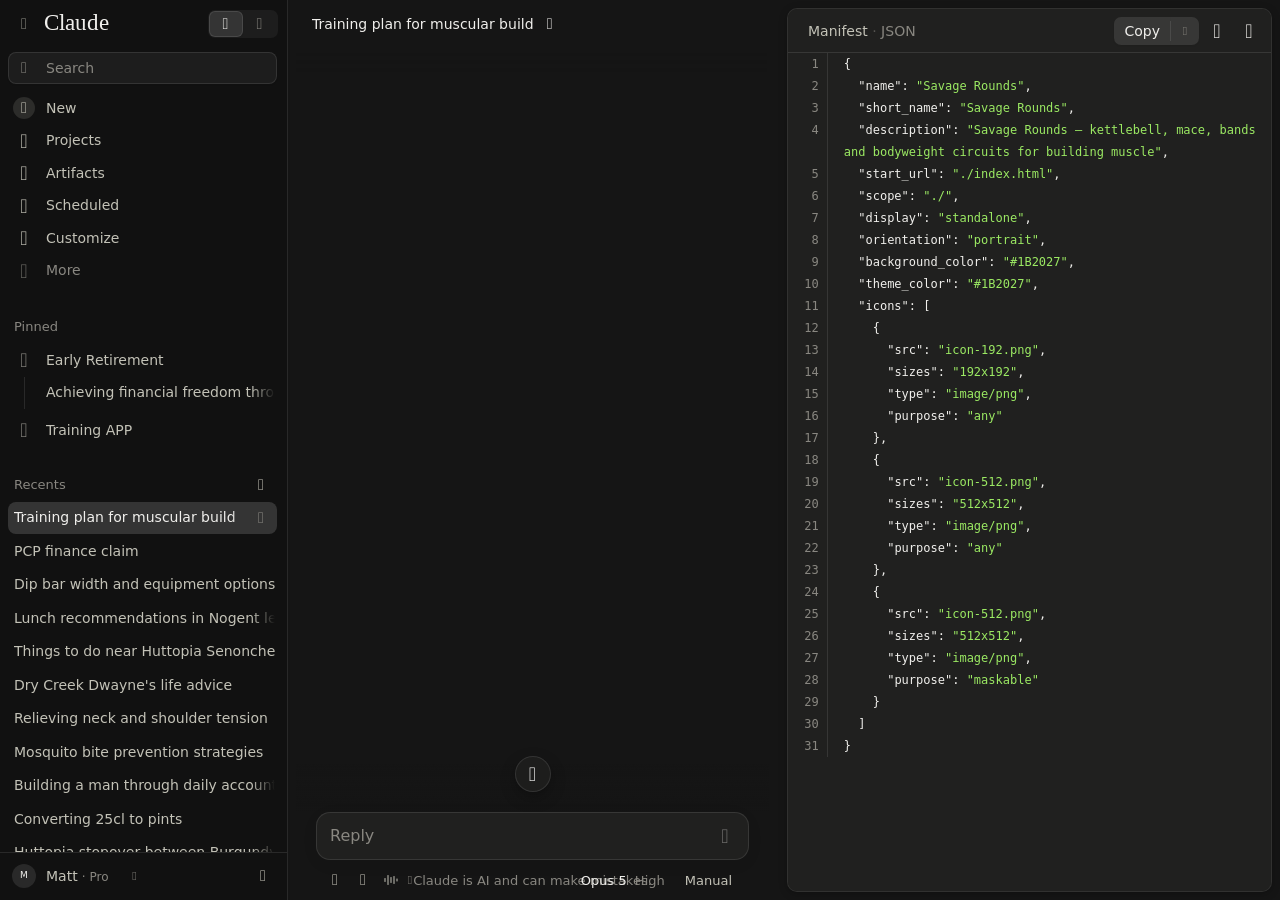
==== commit a5c97481: "Add files via upload" ====
--- a/Training plan for muscular build - Claude.html
+++ b/Training plan for muscular build - Claude.html
@@ -35,38 +35,166 @@
           )}}#static-composer:not([data-composer-arm=marlin]) #static-composer-box{box-sizing:border-box;width:100%;max-width:calc(42rem - 1rem);margin-inline:0.5rem;border:1px solid transparent;border-radius:20px;background:var(--cds-surface-3);box-shadow:0 .25rem 1.25rem color-mix(in srgb,var(--cds-black) 3.5%,transparent),inset 0 0 0 var(--cds-ring-inner) var(--cds-ring-color),0 0 0 var(--cds-ring-outer) var(--cds-ring-color);padding:.875rem;container:static-composer-box/inline-size}@media (min-width:48rem){#static-composer:not([data-composer-arm=marlin]) #static-composer-box{max-width:42rem;margin-inline:0}}html[data-sidebar-chrome-preference=rail] #static-composer:not([data-composer-arm=marlin]) #static-composer-box{max-width:none;width:auto}#static-composer:not([data-composer-arm=marlin]) #static-composer-box:focus-within{box-shadow:0 .25rem 1.25rem color-mix(in srgb,var(--cds-black) 7.5%,transparent),inset 0 0 0 var(--cds-ring-inner) var(--cds-border-strong),0 0 0 var(--cds-ring-outer) var(--cds-border-strong)}#static-composer:not([data-composer-arm=marlin]) #static-composer-input{padding:6px 0 0 6px;min-height:1.5rem;font-family:var(--cds-font-sans, inherit);font-size:var(--cds-font-size-heading, .9375rem);line-height:var(--cds-leading-heading, 1.25rem);font-weight:var(--cds-font-weight-regular,400)}@media (width >= 40rem){#static-composer:not([data-composer-arm=marlin]) #static-composer-input{min-height:calc(2lh + 6px)}}@media (pointer:coarse){#static-composer:not([data-composer-arm=marlin]) #static-composer-input{font-size:max(
             var(--cds-font-size-text-entry-floor, 0px),
             var(--cds-font-size-heading, .9375rem)
-          )}}#static-composer:not([data-composer-arm=marlin]) #static-composer-spacer{height:2.75rem}@container static-composer-box (width < 14.5rem){#static-composer:not([data-composer-arm=marlin]) #static-composer-spacer{height:5.25rem}}#static-composer:not([data-mirror-draft-attachment-count]) #static-composer-attachments{display:none}#static-composer-attachment-tiles>.static-composer-attachment-tile{width:calc(7.5rem * var(--cds-rem-scale,1));height:calc(7.5rem * var(--cds-rem-scale,1));min-width:calc(7.5rem * var(--cds-rem-scale,1))}#static-composer[data-mirror-draft-attachment-count="1"] #static-composer-attachment-tiles>.static-composer-attachment-tile:nth-child(n+2),#static-composer[data-mirror-draft-attachment-count="2"] #static-composer-attachment-tiles>.static-composer-attachment-tile:nth-child(n+3),#static-composer[data-mirror-draft-attachment-count="3"] #static-composer-attachment-tiles>.static-composer-attachment-tile:nth-child(n+4),#static-composer[data-mirror-draft-attachment-count="4"] #static-composer-attachment-tiles>.static-composer-attachment-tile:nth-child(n+5),#static-composer[data-mirror-draft-attachment-count="5"] #static-composer-attachment-tiles>.static-composer-attachment-tile:nth-child(n+6){display:none}#static-composer:not([data-composer-arm=marlin]) #static-composer-attachments{margin-bottom:1.5rem}#static-composer:not([data-composer-arm=marlin]) #static-composer-attachment-tiles{display:flex;flex-direction:row;gap:.75rem;overflow-x:auto;padding:.5rem;padding-top:.625rem;padding-inline-end:0.625rem;margin:-.5rem;margin-top:-.625rem;margin-inline-end:-.625rem}#static-sidebar-skeleton{display:none;position:fixed;top:0;bottom:0;left:0;pointer-events:none}@media (min-width:701px){html[data-sidebar-chrome=rail] #static-sidebar-skeleton{display:block;width:var(--static-sidebar-width,18rem);border-right:.5px solid var(--cds-border);background:color-mix(in srgb,var(--cds-surface-0) 50%,var(--cds-surface-1))}}#static-sidebar-skeleton{--static-sidebar-dark-page-share:80%}html[data-mode=dark][data-sidebar-chrome=rail] #static-sidebar-skeleton{background:color-mix(in srgb,var(--cds-surface-1) var(--static-sidebar-dark-page-share),#000)}@media (prefers-color-scheme:dark){html[data-mode=system][data-sidebar-chrome=rail] #static-sidebar-skeleton{background:color-mix(in srgb,var(--cds-surface-1) var(--static-sidebar-dark-page-share),#000)}}@media (min-width:1024px){html[data-sidebar-chrome=classic] #static-sidebar-skeleton{display:block;width:18rem;border-right:.5px solid var(--cds-border);background:var(--cds-surface-1)}}#static-sidebar-wordmark{position:absolute;top:14px;left:1rem;height:20px;width:auto;color:var(--cds-text-primary)}html[data-sidebar-chrome=rail] #static-sidebar-wordmark{top:14px}html[data-sidebar-chrome=rail][data-sidebar-app-switcher] #static-sidebar-wordmark{top:13px;left:44.875px}#static-sidebar-wordmark-path-serif{display:none}html[data-sidebar-chrome=rail][data-sidebar-app-switcher] #static-sidebar-wordmark-path-brand{display:none}html[data-sidebar-chrome=rail][data-sidebar-app-switcher] #static-sidebar-wordmark-path-serif{display:inline}html[data-sidebar-chrome=rail][data-sidebar-app-switcher][data-sidebar-wordmark-size="17"] #static-sidebar-wordmark{height:17px;top:15.5px;left:45.04375px}html[data-sidebar-chrome=rail][data-sidebar-app-switcher][data-sidebar-wordmark-size="15"] #static-sidebar-wordmark{height:15px;top:16.5px;left:45.15625px}</style><script nonce="">"use strict";(()=>{function t(t){let e=t+"=";for(let t of document.cookie.split(";")){let n=t.trim();if(n.startsWith(e))try{return decodeURIComponent(n.slice(e.length))}catch{return}}}var e=["classic","marlin"];function n(t){return e.includes(t??"")?t:null}var r=["sun","mon","tue","wed","thu","fri","sat"];function a(t){return"object"==typeof t&&null!==t&&!Array.isArray(t)}function o(t){return a(t)&&Number.isSafeInteger(t.until)&&"string"==typeof t.text}function i(t){return Array.isArray(t)&&t.every(o)}function l(t){return a(t)&&"string"==typeof t.day&&i(t.slots)}function s(t){return a(t)&&"string"==typeof t.surface&&(null===t.days||void 0===t.days||Array.isArray(t.days)&&t.days.every(l))&&i(t.default_slots)}var c="en-US",d=["en-US","de-DE","fr-FR","ko-KR","ja-JP","es-419","es-ES","it-IT","hi-IN","pt-BR","id-ID"];function u(t,e=d){let n=new Map;for(let t of e){let e=t.toLowerCase();n.set(e,t);let r=e.split("-")[0];n.has(r)||n.set(r,t)}for(let e of t)if(e){let t=e.toLowerCase(),r=n.get(t);if(void 0!==r)return r;let a=t.split("-")[0],o=a.length?n.get(a):void 0;if(void 0!==o)return o}return c}function m(t,e,n){if(null===t||"object"!=typeof t)return"m";let{accountUuid:r,sessionMarker:a}=t;return"string"==typeof r&&r&&"string"==typeof a&&a?null===e?"o":r!==e?"a":a!==n?"s":null:"m"}function f(t){try{let e=window;(e.__claudeStaticComposerSignals??(e.__claudeStaticComposerSignals=[])).push(t)}catch{}}var p={kind:"none"};function h(){throw new Error}try{"/new"!==location.pathname&&h();let e=document.head.dataset.ionDefaultRouteHint;e&&"new_chat"!==e&&h();let a=!("function"==typeof matchMedia&&matchMedia("(pointer: coarse)").matches&&navigator.maxTouchPoints>0),o=t("sessionKeyLC")||t("sessionKeyV3LC")||void 0;o||h();let i=new URLSearchParams(location.search);((i.get("q")??"").trim()||(i.get("attachment")??"").trim())&&h(),i.has("incognito")&&h();let l=i.get("surface");(null!==l&&"cowork"!==l&&"chat"!==l||i.has("cold")||i.has("project")||i.has("directory-open")||i.has("modal")||i.has("server")||i.has("step")||i.has("prompt_id"))&&h(),function(){if(typeof window>"u")return!1;try{return window.self!==window.top}catch{return!0}}()&&h();let g=document.documentElement;g.hasAttribute("data-sidebar-desktop-app")&&(f("ba"),h());let y=document.hidden,v=document.prerendering;y&&!1===v&&(f("bh"),h());let w=document.getElementById("static-composer"),b=document.getElementById("static-composer-input");(!(w instanceof HTMLElement)||!(b instanceof HTMLTextAreaElement))&&h();let k=null;try{k=localStorage.getItem("rq-cache-confirmed-account")}catch{}let S=function(){let t=null;try{t=localStorage.getItem("spa:locale")}catch{t=null}if(!t)return u(navigator.languages);let e=t.toLowerCase();for(let[t]of function(){let t=[];try{if(typeof document<"u"){let e=document.querySelector('meta[name="i18n-catalogs"]')?.dataset.i18nCatalogs||"";for(let n of e.split(",")){let e=/^([\w-]+):([\w-]+)\.([\w-]+)\.([\w-]+)$/.exec(n);e&&t.push(e.slice(1))}}}catch{}return t}())if(t.toLowerCase()===e)return t;return u([t])}(),A=d.some(t=>t===S)?S:c,C=(t,e)=>{let n=null;try{n=localStorage.getItem(t)}catch{}let r=e(n,k,o,A,S);if("discard"===r.kind){f(r.signal);try{localStorage.removeItem(t)}catch{}}return r};if(!function(t){return("string"==typeof t?new URLSearchParams(t):t).has("q")}(i)){let t=C("static-composer-draft-data",function(t,e,n){if(null===t)return p;let r={kind:"discard",signal:"dm"},a=null;try{a=JSON.parse(t)}catch{return r}if(null===a||"object"!=typeof a)return r;let{updatedAt:o,attachmentCount:i,text:l,textOmittedReason:s}=a,c="exceeds-capacity"===s;if("number"!=typeof o||void 0!==i&&!(Number.isSafeInteger(i)&&i>=0)||void 0!==l&&("string"!=typeof l||l.length>4096)||void 0!==s&&!c&&"not-plain-text"!==s||void 0!==l==(void 0!==s))return r;let d=m(a,e,n);return null!==d?{kind:"discard",signal:`d${d}`}:void 0!==s?{kind:"bail",signal:c?"bc":"bp"}:{kind:"paint",text:l.trim().startsWith("/")?"":l,attachmentCount:i??0}});"bail"===t.kind?(f(t.signal),h()):"paint"===t.kind&&(t.text&&(b.value=t.text,w.setAttribute("data-mirror-draft-painted",""),b.addEventListener("input",()=>{w.setAttribute("data-mirror-draft-edited","")},{once:!0})),t.attachmentCount>0&&w.setAttribute("data-mirror-draft-attachment-count",`${t.attachmentCount}`))}let E=function(){try{return n(window.localStorage.getItem("composer-card-latch"))}catch{return null}}()??n(t("static-composer-on-load"))??"classic",x=g.getAttribute("data-sidebar-chrome-preference"),I="classic"===x?"classic":E;w.setAttribute("data-composer-arm",I);let L,_="rail"===x||"marlin"===I;if(_){let t=g.getAttribute("data-new-page-layout");w.querySelectorAll("[data-page-classes]").forEach(e=>{e.className=[t&&e.getAttribute("data-layout-"+t+"-classes")||e.getAttribute("data-page-classes"),e.getAttribute("data-"+I+"-classes")].join(" ")})}try{L=JSON.parse(document.getElementById("static-composer-translations")?.textContent||"{}")[S]}catch{}for(let t of["placeholder","aria-label"]){let e=L?.[t];"string"==typeof e&&e&&b.setAttribute(t,e)}try{if(_){let t=document.getElementById("static-composer-greeting-text"),e=document.getElementById("static-composer-greeting-spark");if(t){let n=L?.greeting,a="string"==typeof n&&n||"You’re here!";t.textContent=a,t.className="select-none",e&&(e.hidden=!1);let o=C("static-composer-greeting-data-v2",function(t,e,n,r,a){if(null===t)return p;let o=null;try{o=JSON.parse(t)}catch{}let i=m(o,e,n)??("string"==typeof o.locale&&o.locale!==r&&o.locale!==a?"l":null);return null!==i?{kind:"discard",signal:`g${i}`}:{kind:"paint",entries:o.entries}});"paint"===o.kind&&(a=function(t,e,n){if(!function(t){return Array.isArray(t)&&t.every(s)}(t))return;let a=t.find(t=>t.surface===e),o=a?.days?.find(t=>t.day===r[n.getDay()]);return(o?o.slots:a?.default_slots)?.find(t=>n.getHours()<t.until)?.text||void 0}(o.entries,"chat",new Date)||a,t.textContent=a)}}}catch{}if(_&&function(){try{return"1"===localStorage.getItem("korea-disclosure-paint-latch")}catch{return!1}}()){let t=document.getElementById("static-composer-korea-disclosure");t&&(t.hidden=!1)}let K=-1e8;b.addEventListener("compositionend",t=>{K=t.timeStamp});let N,R=t=>{("Enter"!==t.key||t.shiftKey||t.altKey||t.metaKey||t.ctrlKey||t.isComposing||229===t.keyCode)&&(K=-1e8)};b.addEventListener("keyup",R),b.addEventListener("keydown",t=>{R(t),function(t,e){return"Enter"===t.key&&!t.shiftKey&&!t.altKey&&!t.isComposing&&229!==t.keyCode&&(e||t.metaKey||t.ctrlKey)}(t,innerWidth>=640)&&(t.preventDefault(),t.timeStamp-K<500&&/Apple Computer/.test(navigator.vendor)?K=-1e8:t.repeat||f("se")),t.repeat||f(`k${t.timeStamp}@${performance.now()}`)}),b.addEventListener("input",()=>{f("ed"),N?.()&&b.scrollIntoView({block:"nearest"})}),w.hidden=!1,b.disabled=!1;try{let t=()=>{let t=b.cloneNode();t.style.cssText="position:absolute;visibility:hidden;height:auto;white-space:normal;overflow:hidden;width:"+b.offsetWidth+"px",t.placeholder=t.value="",b.after(t);let e=t.scrollHeight;t.value=b.placeholder;let n=t.scrollHeight;t.remove(),b.style.minHeight=n-e>1?n+"px":""};"marlin"===I&&(t(),document.fonts?.ready.then(t),addEventListener("resize",t)),CSS.supports("field-sizing:content")||(N=()=>{let t=b.style,e=t.height,n=w.scrollTop;return t.height="",t.height=b.scrollHeight+"px",n&&(w.scrollTop=n),t.height!==e},N(),document.fonts?.ready.then(N),addEventListener("resize",N))}catch{}if(a){if(b.value){let t=b.value.length;b.setSelectionRange(t,t)}b.focus({preventScroll:!0})}performance.mark?.("claude:static_composer_ready",{detail:{focused:document.activeElement===b}}),v||y||requestAnimationFrame(()=>performance.mark?.("claude:static_composer_painted"))}catch{}})()</script><link rel="stylesheet" crossorigin="" href="./Training plan for muscular build - Claude_files/shared-frame-DIfsUH5X.css" data-entry-stylesheet=""><link rel="stylesheet" crossorigin="" href="./Training plan for muscular build - Claude_files/shared-styles-9jzoUKtv.css" data-entry-stylesheet=""><link rel="stylesheet" crossorigin="" href="./Training plan for muscular build - Claude_files/c6a992d55-BxVGJf0O.css" data-entry-stylesheet=""><script data-entry-stylesheet-guard="" nonce="">window.__entryStylesheetGuard=1</script><div id="root"><div class="cds-root text-primary contents" data-density="comfortable" data-mode="dark" data-platform="web" data-font="anthropic" data-page-bg="surface-1" style="font-size: var(--cds-font-size-body); --cds-page-bg: var(--cds-surface-1);"><div class="root"><div class="grid w-full overflow-hidden print:!h-auto print:overflow-visible print:block" style="height: calc(var(--app-visual-viewport-height, 100dvh) - var(--app-install-banner-height, 0px) - var(--dev-dashboard-height, 0px) - var(--desktop-org-banner-height, 0px) - var(--desktop-config-deprecation-strip-height, 0px) - var(--hold-notice-banner-height, 0px) - var(--stale-session-redirect-guard-height, 0px) - var(--session-expiry-banner-height, 0px)); --app-content-height: calc(var(--app-visual-viewport-height, 100dvh) - var(--app-install-banner-height, 0px) - var(--dev-dashboard-height, 0px) - var(--desktop-org-banner-height, 0px) - var(--desktop-config-deprecation-strip-height, 0px) - var(--hold-notice-banner-height, 0px) - var(--stale-session-redirect-guard-height, 0px) - var(--session-expiry-banner-height, 0px)); grid-template-rows: 0px 1fr; --desktop-top-bar-row-height: 0px;"><div></div><div class="flex min-h-0 min-w-0 w-full overflow-x-clip relative overflow-y-clip print:!overflow-visible"><div class="pointer-events-none absolute inset-0 bg-surface-1 [background-image:linear-gradient(to_right,var(--cds-surface-0)_1px,transparent_1px),linear-gradient(to_bottom,var(--cds-surface-0)_1px,transparent_1px)] [background-size:32px_32px] task-grid-mount-reveal transition-opacity duration-500 ease-in-out motion-reduce:transition-none opacity-0" aria-hidden="true"></div><div class="dframe-root draggable-none cds-root text-primary" data-web="true" data-variant="web" data-sidebar-density="comfortable" data-density="comfortable" data-mode="dark" data-platform="web" data-font="anthropic" data-page-bg="surface-1" data-frame-mode="cowork" style="font-size: var(--cds-font-size-body); --cds-page-bg: var(--cds-surface-1); --df-sidebar-width: 288px; --df-traffic-light-spacer: 0px; --df-drag-ghost-z: 9001;"><div class="cds-root text-primary contents" data-density="comfortable" data-mode="dark" data-platform="web" data-font="anthropic" data-page-bg="surface-1" style="font-size: var(--cds-font-size-body); --cds-page-bg: var(--cds-surface-1);"><aside class="dframe-sidebar df-hub-rail" data-variant="web" data-density="comfortable" aria-label="Sidebar"><div aria-label="Resize sidebar" aria-valuenow="288" aria-valuemin="232" aria-valuemax="420" id="_r_2_" data-base-ui-tooltip-trigger="" data-cds="ResizeHandle" role="separator" aria-orientation="vertical" tabindex="0" class="cds-reset group/resize outline-none focus-visible:outline-hidden w-3 cursor-col-resize absolute inset-y-0 end-[calc(-6px_-_(var(--cds-ring-outer,0px)_-_var(--cds-ring-inner,0px))_/_2)] dframe-resize-handle"><div aria-hidden="true" class="absolute rounded-full transition-shadow duration-fast group-focus-visible/resize:shadow-focus inset-y-0 left-1/2 w-3 -translate-x-1/2 cursor-col-resize"></div><div aria-hidden="true" data-cds-part="resize-pill" class="absolute top-1/2 left-1/2 -translate-x-1/2 -translate-y-1/2 rounded-full bg-current transition-[opacity,color,background-color] h-full max-h-12 w-[3px] group-focus-visible/resize:max-h-none text-muted opacity-[var(--cds-resize-pill-force,0)] delay-200 duration-base group-hover/resize:opacity-100 group-focus-visible/resize:bg-fill-accent group-focus-visible/resize:opacity-100 group-focus-visible/resize:delay-0"></div></div><div class="df-titlebar draggable h-11 shrink-0 flex items-center px-2"><div class="draggable-none static-composer-boot-fade flex shrink-0 justify-center w-[32px]"><div class="df-sidebar-hover-reveal flex"><button type="button" data-cds="Button" data-cds-icon-only="" data-cds-ghost="" data-size="xs" class="cds-reset group/btn relative isolate inline-flex shrink-0 items-center justify-center gap-1.5 whitespace-nowrap select-none cursor-[var(--cds-cursor-interactive)] aria-disabled:cursor-default data-[disabled]:cursor-default border-0 outline-none focus-visible:outline-hidden [&amp;[data-initial-focus]:focus]:outline-hidden rounded h-control font-sans text-body [&amp;:disabled:not([aria-busy])]:opacity-disabled disabled:pointer-events-none transition-shadow duration-fast text-primary font-normal aria-pressed:text-accent focus-visible:shadow-focus [&amp;[data-initial-focus]:focus]:shadow-focus aspect-square w-control px-0 df-chrome-btn" aria-label="Hide sidebar" id="_r_5_" data-base-ui-tooltip-trigger=""><span aria-hidden="true" class="absolute -z-[1] rounded-[inherit] inset-0 cds-btn-squish"><span data-cds-part="paint" class="absolute inset-0 rounded-[inherit] transition-[background-color,box-shadow,color] duration-fast ease-out group-focus-visible/btn:shadow-[inset_0_0_0_1px_var(--cds-page-bg)] group-[[data-initial-focus]:focus]/btn:shadow-[inset_0_0_0_1px_var(--cds-page-bg)] bg-transparent group-hover/btn:bg-fill-ghost-hover group-[[aria-haspopup][aria-expanded=true]]/btn:bg-fill-ghost-hover group-aria-pressed/btn:bg-accent group-hover/btn:group-aria-pressed/btn:bg-accent "></span></span><span class="inline-flex min-w-0 items-center gap-1 "><span data-cds="Icon" aria-hidden="true" style="font-size: calc(1rem * var(--cds-rem-scale, 1)); font-weight: 533.3;"></span></span></button></div></div><div data-wordmark-size="20" class="df-titlebar-brand-col draggable-none ml-2 flex min-w-0 flex-col items-start"><div class="df-titlebar-brand -m-1 flex min-w-0 items-center gap-1.5 self-stretch p-1 [overflow:clip]"><a href="https://claude.ai/new" class="flex items-center"><div data-cds="ProductLogo" class="inline-flex flex-col items-start" data-app-wordmark="claude" style="gap: 4px;"><span class="whitespace-nowrap font-voice leading-none text-primary" style="font-size: 20px; font-weight: 500; margin-left: -0.1em; font-optical-sizing: auto; font-variation-settings: &quot;wght&quot; 500; font-feature-settings: &quot;ss01&quot;, &quot;dlig&quot;;">Claude</span></div></a></div></div><div class="draggable-none static-composer-boot-fade ml-auto flex items-center df-titlebar-switch"><div data-compact-mode-switcher="true" data-chorus-callout="pills" class="df-app-switch flex"><div role="radiogroup" data-cds="SegmentedControl" aria-label="Mode" data-size="sm" class="relative inline-flex w-fit shrink-0 items-stretch h-control font-sans rounded bg-[var(--cds-segmented-control-track)] p-px"><div aria-hidden="true" class="pointer-events-none absolute inset-0 overflow-clip rounded"><div class="invisible absolute left-0 origin-left rounded-[calc(var(--cds-radius)-1px)] bg-[var(--cds-segmented-control-thumb)] top-px bottom-px [box-shadow:inset_0_0_0_1px_var(--cds-border),0_1px_2px_0_rgb(0_0_0/0.05)]" data-flip-at="1,34" style="width: 34px; transform: translateX(1px); visibility: inherit;"></div></div><span data-checked="" role="radio" tabindex="0" aria-checked="true" data-composite-item-active="" id="base-ui-_r_c_" aria-label="Claude" data-base-ui-tooltip-trigger="" class="cds-reset relative z-[1] inline-flex h-full items-center justify-center gap-1.5 select-none border-0 bg-transparent outline-none focus-visible:outline-hidden rounded-[calc(var(--cds-radius)-2px)] text-body font-normal [&amp;:not([data-disabled])]:hover:text-primary data-[checked]:text-primary data-[disabled]:opacity-disabled transition-shadow duration-fast focus-visible:shadow-focus text-muted aspect-square" data-mode="cowork"><span data-cds="Icon" aria-hidden="true" style="font-size: calc(1.25rem * var(--cds-rem-scale, 1)); font-weight: 433.3;"></span></span><input id="_r_9_" tabindex="-1" aria-hidden="true" type="radio" value="cowork" checked="" style="clip-path: inset(50%); overflow: hidden; white-space: nowrap; border: 0px; padding: 0px; width: 1px; height: 1px; margin: -1px; position: fixed; top: 0px; left: 0px;"><span data-unchecked="" role="radio" tabindex="-1" aria-checked="false" id="base-ui-_r_i_" aria-label="Code" data-base-ui-tooltip-trigger="" class="cds-reset relative z-[1] inline-flex h-full items-center justify-center gap-1.5 select-none border-0 bg-transparent outline-none focus-visible:outline-hidden rounded-[calc(var(--cds-radius)-2px)] text-body font-normal [&amp;:not([data-disabled])]:hover:text-primary data-[checked]:text-primary data-[disabled]:opacity-disabled transition-shadow duration-fast focus-visible:shadow-focus text-muted aspect-square" data-mode="code"><span data-cds="Icon" aria-hidden="true" style="font-size: calc(1.25rem * var(--cds-rem-scale, 1)); font-weight: 433.3;"></span></span><input id="_r_f_" tabindex="-1" aria-hidden="true" type="radio" value="code" style="clip-path: inset(50%); overflow: hidden; white-space: nowrap; border: 0px; padding: 0px; width: 1px; height: 1px; margin: -1px; position: fixed; top: 0px; left: 0px;"></div></div></div></div><div id="frame-peek-popover" data-testid="sidebar" data-perf-region="sidebar" class="dframe-sidebar-body flex flex-col flex-1 min-h-0 gap-2 px-2 pt-3 pb-1.5 [overflow:clip]"><div class="static-composer-boot-fade flex flex-col flex-1 min-h-0" style="--df-nav-scrollbar-lane: 10px;"><div class="shrink-0 pr-[max(0px,calc(var(--df-nav-scrollbar-lane,0px)-8px))]"><div class="mb-2"><button type="button" data-row="" data-roving-item="" aria-keyshortcuts="Control+k" class="df-search-field mx-[calc(var(--df-rail-shift,0px)/2)] mt-1 flex h-[var(--df-row-h)] w-[calc(100%-var(--df-rail-shift,0px))] shrink-0 items-center gap-[var(--df-row-gap)] rounded-[var(--df-radius-pill)] border-none bg-fill-field px-[var(--df-row-px)] text-left text-[length:var(--df-row-font)] text-muted forced-colors:border forced-colors:border-solid hide-focus-ring focus-visible:shadow-[inset_0_0_0_1px_var(--cds-fill-accent),0_0_6px_0_color-mix(in_srgb,var(--cds-fill-accent)_20%,transparent)]"><span data-leading-slot="" class="ml-[calc(var(--df-rail-shift,0px)/2)] flex size-[var(--df-leading-slot)] shrink-0 items-center justify-center"><span data-cds="Icon" aria-hidden="true" style="font-size: calc(1rem * var(--cds-rem-scale, 1)); font-weight: 533.3;"></span></span><span data-row-label="" class="min-w-0 flex-1 truncate">Search</span><span aria-hidden="true" class="df-search-field-keys flex shrink-0 items-center pr-[calc((var(--df-row-h)-1em-6px)/2-var(--df-row-px))] text-caption"><span data-cds="Shortcut" data-variant="keycap" class="inline-flex shrink-0 items-center gap-[2px] text-caption"><kbd class="inline-flex shrink-0 items-center justify-center h-[calc(1em+6px)] rounded-[var(--cds-keycap-radius,4px)] [color:var(--cds-shortcut-cap-ink)] bg-[color:var(--cds-shortcut-cap-fill)] border border-[color:var(--cds-shortcut-cap-line)] font-inherit [font-variation-settings:inherit] [line-height:1] min-w-[calc(1em+6px)] px-[3px]">Ctrl</kbd><kbd class="inline-flex shrink-0 items-center justify-center h-[calc(1em+6px)] rounded-[var(--cds-keycap-radius,4px)] [color:var(--cds-shortcut-cap-ink)] bg-[color:var(--cds-shortcut-cap-fill)] border border-[color:var(--cds-shortcut-cap-line)] font-inherit [font-variation-settings:inherit] [line-height:1] w-[calc(1em+6px)] px-0">K</kbd></span></span></button></div><div class="contents"><a href="https://claude.ai/new" draggable="false" data-row="" data-roving-item="" data-row-main-button="" class="w-full shrink-0 border-none text-left text-[length:var(--df-row-font)] text-secondary flex items-center gap-[var(--df-row-gap)] h-[var(--df-row-h)] px-[var(--df-row-px)] [&amp;_.df-leading-slot]:text-secondary data-[selected=focused]:[&amp;_.df-leading-slot]:text-primary rounded-[var(--df-radius-pill)] hover:bg-[var(--df-hover)] focus-visible:bg-[var(--df-hover)] has-[:focus-visible]:bg-[var(--df-hover)] data-[selected=focused]:bg-[var(--df-selected)] data-[selected=focused]:text-primary data-[selected=open]:bg-[var(--df-selected)] data-[menu-open=true]:bg-[var(--df-hover)] hide-focus-ring focus-visible:shadow-[inset_0_0_0_1px_var(--cds-fill-accent),0_0_6px_0_color-mix(in_srgb,var(--cds-fill-accent)_20%,transparent)] group mt-1" aria-keyshortcuts="Control+Shift+o"><span class="df-leading-slot"><span class="df-new-circle flex shrink-0 items-center justify-center rounded-full"><span data-cds="Icon" class="text-secondary group-hover:text-primary group-data-[selected=focused]:text-primary" aria-hidden="true" style="font-size: calc(1rem * var(--cds-rem-scale, 1)); font-weight: 533.3;"></span></span></span><span class="flex min-w-0 flex-1 items-center"><span class="min-w-0 truncate">New</span></span><span aria-hidden="true" data-cds="Shortcut" data-variant="text" class="inline-flex shrink-0 items-baseline gap-[0.3em] text-caption [--cds-shortcut-cap-ink:currentColor] ml-1 mr-[var(--df-radius-pill)] leading-none text-muted opacity-0 group-hover:opacity-100"><kbd class="font-inherit [font-variation-settings:inherit] [color:var(--cds-shortcut-cap-ink)]">Ctrl</kbd><span class="mx-[-0.3em] [color:var(--cds-shortcut-cap-ink)]">+</span><kbd class="font-inherit [font-variation-settings:inherit] [color:var(--cds-shortcut-cap-ink)]">Shift</kbd><span class="mx-[-0.3em] [color:var(--cds-shortcut-cap-ink)]">+</span><kbd class="font-inherit [font-variation-settings:inherit] [color:var(--cds-shortcut-cap-ink)]">O</kbd></span></a></div><div aria-hidden="true" class="h-1 shrink-0"></div></div><div class="dframe-nav-scroll relative flex flex-col flex-1 min-h-0 overflow-y-auto overflow-x-hidden pl-1 pt-1 pb-2 -ml-1 -mt-1 -mr-2 pr-[max(0px,calc(8px-var(--df-nav-scrollbar-lane,0px)))] [scrollbar-gutter:stable]"><div data-testid="nav-pin-rows" class="-mt-1"><div data-row="" class="group relative rounded-[var(--df-radius-pill)] hover:bg-[var(--df-hover)] focus-visible:bg-[var(--df-hover)] has-[:focus-visible]:bg-[var(--df-hover)] data-[selected=focused]:bg-[var(--df-selected)] data-[selected=focused]:text-primary data-[selected=open]:bg-[var(--df-selected)] data-[menu-open=true]:bg-[var(--df-hover)]"><a href="https://claude.ai/cowork/projects" draggable="false" data-roving-item="" data-row-main-button="" class="w-full shrink-0 border-none text-left text-[length:var(--df-row-font)] text-secondary flex items-center gap-[var(--df-row-gap)] h-[var(--df-row-h)] px-[var(--df-row-px)] [&amp;_.df-leading-slot]:text-secondary data-[selected=focused]:[&amp;_.df-leading-slot]:text-primary hide-focus-ring focus-visible:shadow-[inset_0_0_0_1px_var(--cds-fill-accent),0_0_6px_0_color-mix(in_srgb,var(--cds-fill-accent)_20%,transparent)] rounded-[var(--df-radius-pill)] data-[selected=focused]:text-primary touch:group-data-[touch-menu]:pr-[calc(var(--df-row-px)+var(--df-row-ctl)+4px)]" data-nav-item="projects"><span class="df-leading-slot"><span data-cds="Icon" data-cds-anim="" aria-hidden="true" style="font-size: calc(1.25rem * var(--cds-rem-scale, 1)); font-weight: 433.3; --cds-opsz: 20; --cds-wght: 433.3;"></span></span><span class="flex min-w-0 flex-1 items-center"><span class="min-w-0 truncate">Projects</span></span></a><div class="absolute right-[calc((var(--df-row-h)-var(--df-row-ctl))/2)] -translate-y-1/2 flex items-center gap-0.5 top-1/2 opacity-0 pointer-events-none group-hover:opacity-100 group-hover:pointer-events-auto group-has-[:focus-visible]:opacity-100 group-has-[:focus-visible]:pointer-events-auto touch:group-data-[touch-menu]:opacity-100 touch:group-data-[touch-menu]:pointer-events-auto"><button type="button" data-cds="Button" data-cds-icon-only="" data-cds-ghost="" data-size="xs" class="cds-reset group/btn relative isolate inline-flex shrink-0 items-center justify-center gap-1.5 whitespace-nowrap select-none cursor-[var(--cds-cursor-interactive)] aria-disabled:cursor-default data-[disabled]:cursor-default border-0 outline-none focus-visible:outline-hidden [&amp;[data-initial-focus]:focus]:outline-hidden rounded font-sans text-body [&amp;:disabled:not([aria-busy])]:opacity-disabled disabled:pointer-events-none transition-shadow duration-fast font-normal aria-pressed:text-accent focus-visible:shadow-focus [&amp;[data-initial-focus]:focus]:shadow-focus aspect-square px-0 size-[var(--df-row-ctl)] text-secondary hover:text-primary aria-expanded:text-primary" aria-label="Create project" aria-haspopup="dialog" id="_r_14f_" data-base-ui-tooltip-trigger="" data-row-action="" tabindex="-1"><span aria-hidden="true" class="absolute -z-[1] rounded-[inherit] inset-0 cds-btn-squish"><span data-cds-part="paint" class="absolute inset-0 rounded-[inherit] transition-[background-color,box-shadow,color] duration-fast ease-out group-focus-visible/btn:shadow-[inset_0_0_0_1px_var(--cds-page-bg)] group-[[data-initial-focus]:focus]/btn:shadow-[inset_0_0_0_1px_var(--cds-page-bg)] bg-transparent group-hover/btn:bg-fill-ghost-hover group-[[aria-haspopup][aria-expanded=true]]/btn:bg-fill-ghost-hover group-aria-pressed/btn:bg-accent group-hover/btn:group-aria-pressed/btn:bg-accent "></span></span><span class="inline-flex min-w-0 items-center gap-1 "><span data-cds="Icon" aria-hidden="true" style="font-size: calc(1rem * var(--cds-rem-scale, 1)); font-weight: 533.3;"></span></span></button></div></div><div data-row="" class="group relative rounded-[var(--df-radius-pill)] hover:bg-[var(--df-hover)] focus-visible:bg-[var(--df-hover)] has-[:focus-visible]:bg-[var(--df-hover)] data-[selected=focused]:bg-[var(--df-selected)] data-[selected=focused]:text-primary data-[selected=open]:bg-[var(--df-selected)] data-[menu-open=true]:bg-[var(--df-hover)]"><a href="https://claude.ai/artifacts" draggable="false" data-roving-item="" data-row-main-button="" class="w-full shrink-0 border-none text-left text-[length:var(--df-row-font)] text-secondary flex items-center gap-[var(--df-row-gap)] h-[var(--df-row-h)] px-[var(--df-row-px)] [&amp;_.df-leading-slot]:text-secondary data-[selected=focused]:[&amp;_.df-leading-slot]:text-primary hide-focus-ring focus-visible:shadow-[inset_0_0_0_1px_var(--cds-fill-accent),0_0_6px_0_color-mix(in_srgb,var(--cds-fill-accent)_20%,transparent)] rounded-[var(--df-radius-pill)] data-[selected=focused]:text-primary touch:group-data-[touch-menu]:pr-[calc(var(--df-row-px)+var(--df-row-ctl)+4px)]" data-nav-item="artifacts-chorus"><span class="df-leading-slot"><span data-cds="Icon" data-cds-anim="" aria-hidden="true" style="font-size: calc(1.25rem * var(--cds-rem-scale, 1)); font-weight: 433.3; --cds-opsz: 20; --cds-wght: 433.3;"></span></span><span class="flex min-w-0 flex-1 items-center"><span class="min-w-0 truncate">Artifacts</span></span></a><div class="absolute right-[calc((var(--df-row-h)-var(--df-row-ctl))/2)] -translate-y-1/2 flex items-center gap-0.5 top-1/2 opacity-0 pointer-events-none group-hover:opacity-100 group-hover:pointer-events-auto group-has-[:focus-visible]:opacity-100 group-has-[:focus-visible]:pointer-events-auto touch:group-data-[touch-menu]:opacity-100 touch:group-data-[touch-menu]:pointer-events-auto"><button type="button" data-cds="Button" data-cds-icon-only="" data-cds-ghost="" data-size="xs" class="cds-reset group/btn relative isolate inline-flex shrink-0 items-center justify-center gap-1.5 whitespace-nowrap select-none cursor-[var(--cds-cursor-interactive)] aria-disabled:cursor-default data-[disabled]:cursor-default border-0 outline-none focus-visible:outline-hidden [&amp;[data-initial-focus]:focus]:outline-hidden rounded font-sans text-body [&amp;:disabled:not([aria-busy])]:opacity-disabled disabled:pointer-events-none transition-shadow duration-fast font-normal aria-pressed:text-accent focus-visible:shadow-focus [&amp;[data-initial-focus]:focus]:shadow-focus aspect-square px-0 size-[var(--df-row-ctl)] text-secondary hover:text-primary aria-expanded:text-primary" aria-label="New from a template" tabindex="-1" aria-haspopup="menu" id="_r_1g_" aria-expanded="false" data-base-ui-tooltip-trigger="" data-row-action=""><span aria-hidden="true" class="absolute -z-[1] rounded-[inherit] inset-0 cds-btn-squish"><span data-cds-part="paint" class="absolute inset-0 rounded-[inherit] transition-[background-color,box-shadow,color] duration-fast ease-out group-focus-visible/btn:shadow-[inset_0_0_0_1px_var(--cds-page-bg)] group-[[data-initial-focus]:focus]/btn:shadow-[inset_0_0_0_1px_var(--cds-page-bg)] bg-transparent group-hover/btn:bg-fill-ghost-hover group-[[aria-haspopup][aria-expanded=true]]/btn:bg-fill-ghost-hover group-aria-pressed/btn:bg-accent group-hover/btn:group-aria-pressed/btn:bg-accent "></span></span><span class="inline-flex min-w-0 items-center gap-1 "><span data-cds="Icon" aria-hidden="true" style="font-size: calc(1rem * var(--cds-rem-scale, 1)); font-weight: 533.3;"></span></span></button></div></div><a href="https://claude.ai/scheduled-task" draggable="false" data-row="" data-roving-item="" data-row-main-button="" class="w-full shrink-0 border-none text-left text-[length:var(--df-row-font)] text-secondary flex items-center gap-[var(--df-row-gap)] h-[var(--df-row-h)] px-[var(--df-row-px)] [&amp;_.df-leading-slot]:text-secondary data-[selected=focused]:[&amp;_.df-leading-slot]:text-primary rounded-[var(--df-radius-pill)] hover:bg-[var(--df-hover)] focus-visible:bg-[var(--df-hover)] has-[:focus-visible]:bg-[var(--df-hover)] data-[selected=focused]:bg-[var(--df-selected)] data-[selected=focused]:text-primary data-[selected=open]:bg-[var(--df-selected)] data-[menu-open=true]:bg-[var(--df-hover)] hide-focus-ring focus-visible:shadow-[inset_0_0_0_1px_var(--cds-fill-accent),0_0_6px_0_color-mix(in_srgb,var(--cds-fill-accent)_20%,transparent)] group" data-nav-item="scheduled"><span class="df-leading-slot"><span data-cds="Icon" data-cds-anim="" aria-hidden="true" style="font-size: calc(1.25rem * var(--cds-rem-scale, 1)); font-weight: 433.3; --cds-opsz: 20; --cds-wght: 433.3;"></span></span><span class="flex min-w-0 flex-1 items-center"><span class="min-w-0 truncate">Scheduled</span></span></a><a href="https://claude.ai/customize" draggable="false" data-row="" data-roving-item="" data-row-main-button="" class="w-full shrink-0 border-none text-left text-[length:var(--df-row-font)] text-secondary flex items-center gap-[var(--df-row-gap)] h-[var(--df-row-h)] px-[var(--df-row-px)] [&amp;_.df-leading-slot]:text-secondary data-[selected=focused]:[&amp;_.df-leading-slot]:text-primary rounded-[var(--df-radius-pill)] hover:bg-[var(--df-hover)] focus-visible:bg-[var(--df-hover)] has-[:focus-visible]:bg-[var(--df-hover)] data-[selected=focused]:bg-[var(--df-selected)] data-[selected=focused]:text-primary data-[selected=open]:bg-[var(--df-selected)] data-[menu-open=true]:bg-[var(--df-hover)] hide-focus-ring focus-visible:shadow-[inset_0_0_0_1px_var(--cds-fill-accent),0_0_6px_0_color-mix(in_srgb,var(--cds-fill-accent)_20%,transparent)] group" data-nav-item="customize"><span class="df-leading-slot"><span data-cds="Icon" data-cds-anim="" aria-hidden="true" style="font-size: calc(1.25rem * var(--cds-rem-scale, 1)); font-weight: 433.3; --cds-opsz: 20; --cds-wght: 433.3;"></span></span><span class="flex min-w-0 flex-1 items-center"><span class="min-w-0 truncate">Customize</span></span></a><button type="button" data-row="" data-roving-item="" data-row-main-button="" class="w-full shrink-0 border-none text-left text-[length:var(--df-row-font)] text-secondary flex items-center gap-[var(--df-row-gap)] h-[var(--df-row-h)] px-[var(--df-row-px)] [&amp;_.df-leading-slot]:text-secondary data-[selected=focused]:[&amp;_.df-leading-slot]:text-primary rounded-[var(--df-radius-pill)] hover:bg-[var(--df-hover)] focus-visible:bg-[var(--df-hover)] has-[:focus-visible]:bg-[var(--df-hover)] data-[selected=focused]:bg-[var(--df-selected)] data-[selected=focused]:text-primary data-[selected=open]:bg-[var(--df-selected)] data-[menu-open=true]:bg-[var(--df-hover)] hide-focus-ring focus-visible:shadow-[inset_0_0_0_1px_var(--cds-fill-accent),0_0_6px_0_color-mix(in_srgb,var(--cds-fill-accent)_20%,transparent)] group" data-nav-item="more" aria-label="More navigation items" tabindex="0" aria-haspopup="menu" id="base-ui-_r_q_" aria-expanded="false" style=""><span class="df-leading-slot relative"><span data-cds="Icon" class="opacity-50" aria-hidden="true" style="font-size: calc(1.25rem * var(--cds-rem-scale, 1)); font-weight: 433.3;"></span></span><span class="text-muted">More</span></button><div class="cds-root text-primary contents" data-density="comfortable" data-mode="dark" data-platform="web" data-font="anthropic" data-page-bg="surface-1" style="font-size: var(--cds-font-size-body); --cds-page-bg: var(--cds-surface-1);"></div><div class="h-3 shrink-0" aria-hidden="true"></div></div><div class="dframe-recents-by-mode contents" data-mode="cowork"><div data-kind="cowork" class="contents"><div data-first-paint-hold="released" class="contents"><div data-testid="sidebar-pinned" data-pinned-list="" data-perf-region="sidebar_pinned" class="group/section flex flex-col gap-px"><div><div data-sidebar-group-label="" class="group/labelrow df-label-inset flex w-full items-center gap-[var(--df-row-gap)] pt-[var(--df-group-pt)] pr-[calc((var(--df-row-h)-24px)/2)] pb-1 text-[length:var(--df-group-font)] leading-4 text-muted min-h-[calc(var(--df-group-pt)+(var(--df-row-h)-8px)+4px)]"><button type="button" data-group-toggle="" aria-expanded="true" class="hide-focus-ring focus-visible:shadow-[inset_0_0_0_1px_var(--cds-fill-accent),0_0_6px_0_color-mix(in_srgb,var(--cds-fill-accent)_20%,transparent)] group/label -my-1 -ml-1 flex min-w-0 flex-1 items-center gap-1 rounded-[var(--df-radius-pill)] py-1 pl-1 text-left hover:text-secondary"><span data-group-name="" class="min-w-0 truncate">Pinned</span><span data-cds="Icon" class="shrink-0 transition-transform duration-fast motion-reduce:transition-none group-data-[hover-within]/section:opacity-100 group-focus-visible/label:opacity-100 opacity-0 rotate-90" data-group-caret="" aria-hidden="true" style="font-size: calc(0.75rem * var(--cds-rem-scale, 1)); font-weight: 577.8;"></span></button></div></div><div data-testid="sidebar-pinned-leading" data-pinned-leading="" class="empty:hidden"><div data-row-key="section:home-projects" class="df-drag-shiftable group/section flex flex-col gap-px"><div data-kind="home-projects" data-select-domain="home-projects" data-first-paint="released" data-testid="sidebar-projects" data-perf-region="sidebar_projects" class="flex flex-col"><div class="flex flex-col gap-px"><div data-row-key="project:01a05bd9-e8e5-71a0-bbae-179ee48d1bbc" data-jump-hint-row="" data-multiselect-row="" class="relative df-drag-shiftable"><div data-group-list="01a05bd9-e8e5-71a0-bbae-179ee48d1bbc" data-group-label="Early Retirement"><div id="base-ui-_r_3o_"><div><div class="relative"><div data-row="" class="group relative rounded-[var(--df-radius-pill)] hover:bg-[var(--df-hover)] focus-visible:bg-[var(--df-hover)] has-[:focus-visible]:bg-[var(--df-hover)] data-[selected=focused]:bg-[var(--df-selected)] data-[selected=focused]:text-primary data-[selected=open]:bg-[var(--df-selected)] data-[menu-open=true]:bg-[var(--df-hover)]"><a href="https://claude.ai/project/01a05bd9-e8e5-71a0-bbae-179ee48d1bbc" draggable="false" data-roving-item="" data-row-main-button="" class="w-full shrink-0 border-none text-left text-[length:var(--df-row-font)] text-secondary flex pl-[calc(var(--df-row-px)+var(--df-row-indent,0px))] pr-[var(--df-row-px)] items-center gap-[var(--df-row-gap)] h-[var(--df-row-h)] hide-focus-ring focus-visible:shadow-[inset_0_0_0_1px_var(--cds-fill-accent),0_0_6px_0_color-mix(in_srgb,var(--cds-fill-accent)_20%,transparent)] rounded-[var(--df-radius-pill)] data-[selected=focused]:text-primary touch:group-data-[touch-menu]:pr-[calc(var(--df-row-px)+var(--df-row-ctl)+4px)]"><span class="df-leading-slot text-secondary"><span role="button" aria-expanded="true" aria-label="Toggle sessions for Early Retirement" data-size="xs" data-row-action="" tabindex="-1" class="hide-focus-ring focus-visible:shadow-[inset_0_0_0_1px_var(--cds-fill-accent),0_0_6px_0_color-mix(in_srgb,var(--cds-fill-accent)_20%,transparent)] group/cicon flex size-[var(--df-row-ctl)] shrink-0 cursor-pointer items-center justify-center rounded hover:bg-fill-ghost-hover hover:text-primary text-muted"><span class="relative flex"><span class="flex"><span class="flex size-[var(--df-icon-size)] items-center justify-center group-hover/cicon:hidden group-focus-visible/cicon:hidden"><span data-cds="Icon" aria-hidden="true" style="font-size: calc(1.25rem * var(--cds-rem-scale, 1)); font-weight: 433.3;"></span></span><span class="hidden size-[var(--df-icon-size)] items-center justify-center group-hover/cicon:flex group-focus-visible/cicon:flex"><span data-cds="Icon" class="df-container-caret transition-transform duration-fast motion-reduce:transition-none rotate-90" aria-hidden="true" style="font-size: calc(0.875rem * var(--cds-rem-scale, 1)); font-weight: 628.6;"></span></span></span></span></span></span><span data-row-label="" class="flex-1 min-w-0"><span class="dframe-fade-label block w-full min-w-0 whitespace-nowrap overflow-hidden group-hover:[mask-image:linear-gradient(to_right,black_calc(100%_-_44px),transparent_calc(100%_-_20px))] group-focus-visible:[mask-image:linear-gradient(to_right,black_calc(100%_-_44px),transparent_calc(100%_-_20px))] group-has-[:focus-visible]:[mask-image:linear-gradient(to_right,black_calc(100%_-_44px),transparent_calc(100%_-_20px))] group-data-[menu-open=true]:[mask-image:linear-gradient(to_right,black_calc(100%_-_44px),transparent_calc(100%_-_20px))]" id="_r_3t_" data-base-ui-tooltip-trigger=""><span class="inline-block whitespace-nowrap align-top">Early Retirement</span></span></span></a><div class="absolute right-[calc((var(--df-row-h)-var(--df-row-ctl))/2)] -translate-y-1/2 flex items-center gap-0.5 top-1/2 opacity-0 pointer-events-none group-hover:opacity-100 group-hover:pointer-events-auto group-has-[:focus-visible]:opacity-100 group-has-[:focus-visible]:pointer-events-auto touch:group-data-[touch-menu]:opacity-100 touch:group-data-[touch-menu]:pointer-events-auto"><button type="button" data-cds="Button" data-cds-icon-only="" data-cds-ghost="" data-size="xs" class="cds-reset group/btn relative isolate inline-flex shrink-0 items-center justify-center gap-1.5 whitespace-nowrap select-none cursor-[var(--cds-cursor-interactive)] aria-disabled:cursor-default data-[disabled]:cursor-default border-0 outline-none focus-visible:outline-hidden [&amp;[data-initial-focus]:focus]:outline-hidden rounded font-sans text-body [&amp;:disabled:not([aria-busy])]:opacity-disabled disabled:pointer-events-none transition-shadow duration-fast font-normal aria-pressed:text-accent focus-visible:shadow-focus [&amp;[data-initial-focus]:focus]:shadow-focus aspect-square px-0 size-[var(--df-row-ctl)] text-secondary hover:text-primary aria-expanded:text-primary" aria-label="More options for Early Retirement" tabindex="-1" aria-haspopup="menu" id="base-ui-_r_3v_" aria-expanded="false" data-row-action=""><span aria-hidden="true" class="absolute -z-[1] rounded-[inherit] inset-0 cds-btn-squish"><span data-cds-part="paint" class="absolute inset-0 rounded-[inherit] transition-[background-color,box-shadow,color] duration-fast ease-out group-focus-visible/btn:shadow-[inset_0_0_0_1px_var(--cds-page-bg)] group-[[data-initial-focus]:focus]/btn:shadow-[inset_0_0_0_1px_var(--cds-page-bg)] bg-transparent group-hover/btn:bg-fill-ghost-hover group-[[aria-haspopup][aria-expanded=true]]/btn:bg-fill-ghost-hover group-aria-pressed/btn:bg-accent group-hover/btn:group-aria-pressed/btn:bg-accent "></span></span><span class="inline-flex min-w-0 items-center gap-1 "><span data-cds="Icon" aria-hidden="true" style="font-size: calc(1rem * var(--cds-rem-scale, 1)); font-weight: 533.3;"></span></span></button></div></div></div></div></div><div class="-m-1 grid grid-rows-[1fr] overflow-hidden p-1 [--df-reveal-end:min(4px,max(0px,calc(8px-var(--df-nav-scrollbar-lane,0px))))] -mr-[var(--df-reveal-end)] pr-[var(--df-reveal-end)]" style="opacity: 1; height: auto;"><div class="min-h-0 min-w-0 self-start"><ul data-select-domain="accordion:project:01a05bd9-e8e5-71a0-bbae-179ee48d1bbc" class="df-accordion-guide flex flex-col pb-1 [--df-row-indent:calc((var(--df-leading-slot)+var(--df-icon-size))/2+var(--df-row-gap))]"><li data-select-row-key="chat:828ca39a-ec79-41e7-beae-ec16548e9021" data-multiselect-row=""><div><div id="base-ui-_r_46_"><div data-row="" class="group relative rounded-[var(--df-radius-pill)] hover:bg-[var(--df-hover)] focus-visible:bg-[var(--df-hover)] has-[:focus-visible]:bg-[var(--df-hover)] data-[selected=focused]:bg-[var(--df-selected)] data-[selected=focused]:text-primary data-[selected=open]:bg-[var(--df-selected)] data-[menu-open=true]:bg-[var(--df-hover)]"><a href="https://claude.ai/chat/828ca39a-ec79-41e7-beae-ec16548e9021" draggable="false" data-roving-item="" data-row-main-button="" class="w-full shrink-0 border-none text-left text-[length:var(--df-row-font)] text-secondary flex pl-[calc(var(--df-row-px)+var(--df-row-indent,0px))] pr-[var(--df-row-px)] items-center gap-[var(--df-row-gap)] h-[var(--df-row-h)] hide-focus-ring focus-visible:shadow-[inset_0_0_0_1px_var(--cds-fill-accent),0_0_6px_0_color-mix(in_srgb,var(--cds-fill-accent)_20%,transparent)] rounded-[var(--df-radius-pill)] data-[selected=focused]:text-primary touch:group-data-[touch-menu]:pr-[calc(var(--df-row-px)+var(--df-row-ctl)+4px)]"><span data-row-label="iconless" class="flex-1 min-w-0 pl-[var(--df-iconless-pad,calc((var(--df-leading-slot)-var(--df-icon-size))/2))]"><span class="dframe-fade-label block w-full min-w-0 whitespace-nowrap overflow-hidden [mask-image:linear-gradient(to_right,black_calc(100%_-_24px),transparent_100%)] group-hover:[mask-image:linear-gradient(to_right,black_calc(100%_-_44px),transparent_calc(100%_-_20px))] group-focus-visible:[mask-image:linear-gradient(to_right,black_calc(100%_-_44px),transparent_calc(100%_-_20px))] group-has-[:focus-visible]:[mask-image:linear-gradient(to_right,black_calc(100%_-_44px),transparent_calc(100%_-_20px))] group-data-[menu-open=true]:[mask-image:linear-gradient(to_right,black_calc(100%_-_44px),transparent_calc(100%_-_20px))]" id="_r_47_" data-trigger-disabled=""><span class="inline-block whitespace-nowrap align-top">Achieving financial freedom through property downsizing</span></span></span></a><div class="absolute right-[calc((var(--df-row-h)-var(--df-row-ctl))/2)] -translate-y-1/2 flex items-center gap-0.5 top-1/2 opacity-0 pointer-events-none group-hover:opacity-100 group-hover:pointer-events-auto group-has-[:focus-visible]:opacity-100 group-has-[:focus-visible]:pointer-events-auto touch:group-data-[touch-menu]:opacity-100 touch:group-data-[touch-menu]:pointer-events-auto"><button type="button" data-cds="Button" data-cds-icon-only="" data-cds-ghost="" data-size="xs" class="cds-reset group/btn relative isolate inline-flex shrink-0 items-center justify-center gap-1.5 whitespace-nowrap select-none cursor-[var(--cds-cursor-interactive)] aria-disabled:cursor-default data-[disabled]:cursor-default border-0 outline-none focus-visible:outline-hidden [&amp;[data-initial-focus]:focus]:outline-hidden rounded font-sans text-body [&amp;:disabled:not([aria-busy])]:opacity-disabled disabled:pointer-events-none transition-shadow duration-fast font-normal aria-pressed:text-accent focus-visible:shadow-focus [&amp;[data-initial-focus]:focus]:shadow-focus aspect-square px-0 size-[var(--df-row-ctl)] text-secondary hover:text-primary aria-expanded:text-primary" aria-label="More options for Achieving financial freedom through property downsizing" tabindex="-1" aria-haspopup="menu" id="base-ui-_r_49_" aria-expanded="false" data-row-action=""><span aria-hidden="true" class="absolute -z-[1] rounded-[inherit] inset-0 cds-btn-squish"><span data-cds-part="paint" class="absolute inset-0 rounded-[inherit] transition-[background-color,box-shadow,color] duration-fast ease-out group-focus-visible/btn:shadow-[inset_0_0_0_1px_var(--cds-page-bg)] group-[[data-initial-focus]:focus]/btn:shadow-[inset_0_0_0_1px_var(--cds-page-bg)] bg-transparent group-hover/btn:bg-fill-ghost-hover group-[[aria-haspopup][aria-expanded=true]]/btn:bg-fill-ghost-hover group-aria-pressed/btn:bg-accent group-hover/btn:group-aria-pressed/btn:bg-accent "></span></span><span class="inline-flex min-w-0 items-center gap-1 "><span data-cds="Icon" aria-hidden="true" style="font-size: calc(1rem * var(--cds-rem-scale, 1)); font-weight: 533.3;"></span></span></button></div></div></div></div></li></ul></div></div></div></div><div data-row-key="project:01a04e01-26e6-76c0-9fc4-f6af88896c2e" data-jump-hint-row="" data-multiselect-row="" class="relative df-drag-shiftable"><div data-group-list="01a04e01-26e6-76c0-9fc4-f6af88896c2e" data-group-label="Training APP"><div id="base-ui-_r_4d_"><div><div class="relative"><div data-row="" class="group relative rounded-[var(--df-radius-pill)] hover:bg-[var(--df-hover)] focus-visible:bg-[var(--df-hover)] has-[:focus-visible]:bg-[var(--df-hover)] data-[selected=focused]:bg-[var(--df-selected)] data-[selected=focused]:text-primary data-[selected=open]:bg-[var(--df-selected)] data-[menu-open=true]:bg-[var(--df-hover)]"><a href="https://claude.ai/project/01a04e01-26e6-76c0-9fc4-f6af88896c2e" draggable="false" data-roving-item="" data-row-main-button="" class="w-full shrink-0 border-none text-left text-[length:var(--df-row-font)] text-secondary flex pl-[calc(var(--df-row-px)+var(--df-row-indent,0px))] pr-[var(--df-row-px)] items-center gap-[var(--df-row-gap)] h-[var(--df-row-h)] hide-focus-ring focus-visible:shadow-[inset_0_0_0_1px_var(--cds-fill-accent),0_0_6px_0_color-mix(in_srgb,var(--cds-fill-accent)_20%,transparent)] rounded-[var(--df-radius-pill)] data-[selected=focused]:text-primary touch:group-data-[touch-menu]:pr-[calc(var(--df-row-px)+var(--df-row-ctl)+4px)]"><span class="df-leading-slot text-secondary"><span class="flex shrink-0 text-muted"><span class="relative flex"><span class="flex"><span data-cds="Icon" aria-hidden="true" style="font-size: calc(1.25rem * var(--cds-rem-scale, 1)); font-weight: 433.3;"></span></span></span></span></span><span data-row-label="" class="flex-1 min-w-0"><span class="dframe-fade-label block w-full min-w-0 whitespace-nowrap overflow-hidden group-hover:[mask-image:linear-gradient(to_right,black_calc(100%_-_44px),transparent_calc(100%_-_20px))] group-focus-visible:[mask-image:linear-gradient(to_right,black_calc(100%_-_44px),transparent_calc(100%_-_20px))] group-has-[:focus-visible]:[mask-image:linear-gradient(to_right,black_calc(100%_-_44px),transparent_calc(100%_-_20px))] group-data-[menu-open=true]:[mask-image:linear-gradient(to_right,black_calc(100%_-_44px),transparent_calc(100%_-_20px))]" id="_r_4i_" data-base-ui-tooltip-trigger=""><span class="inline-block whitespace-nowrap align-top">Training APP</span></span></span></a><div class="absolute right-[calc((var(--df-row-h)-var(--df-row-ctl))/2)] -translate-y-1/2 flex items-center gap-0.5 top-1/2 opacity-0 pointer-events-none group-hover:opacity-100 group-hover:pointer-events-auto group-has-[:focus-visible]:opacity-100 group-has-[:focus-visible]:pointer-events-auto touch:group-data-[touch-menu]:opacity-100 touch:group-data-[touch-menu]:pointer-events-auto"><button type="button" data-cds="Button" data-cds-icon-only="" data-cds-ghost="" data-size="xs" class="cds-reset group/btn relative isolate inline-flex shrink-0 items-center justify-center gap-1.5 whitespace-nowrap select-none cursor-[var(--cds-cursor-interactive)] aria-disabled:cursor-default data-[disabled]:cursor-default border-0 outline-none focus-visible:outline-hidden [&amp;[data-initial-focus]:focus]:outline-hidden rounded font-sans text-body [&amp;:disabled:not([aria-busy])]:opacity-disabled disabled:pointer-events-none transition-shadow duration-fast font-normal aria-pressed:text-accent focus-visible:shadow-focus [&amp;[data-initial-focus]:focus]:shadow-focus aspect-square px-0 size-[var(--df-row-ctl)] text-secondary hover:text-primary aria-expanded:text-primary" aria-label="More options for Training APP" tabindex="-1" aria-haspopup="menu" id="base-ui-_r_4k_" aria-expanded="false" data-row-action=""><span aria-hidden="true" class="absolute -z-[1] rounded-[inherit] inset-0 cds-btn-squish"><span data-cds-part="paint" class="absolute inset-0 rounded-[inherit] transition-[background-color,box-shadow,color] duration-fast ease-out group-focus-visible/btn:shadow-[inset_0_0_0_1px_var(--cds-page-bg)] group-[[data-initial-focus]:focus]/btn:shadow-[inset_0_0_0_1px_var(--cds-page-bg)] bg-transparent group-hover/btn:bg-fill-ghost-hover group-[[aria-haspopup][aria-expanded=true]]/btn:bg-fill-ghost-hover group-aria-pressed/btn:bg-accent group-hover/btn:group-aria-pressed/btn:bg-accent "></span></span><span class="inline-flex min-w-0 items-center gap-1 "><span data-cds="Icon" aria-hidden="true" style="font-size: calc(1rem * var(--cds-rem-scale, 1)); font-weight: 533.3;"></span></span></button></div></div></div></div></div></div></div></div><div class="flex flex-col"></div></div></div></div></div><div data-testid="sidebar-recents" data-perf-region="sidebar_recents" class="df-recents-anchor grow shrink-0 min-h-[120px]" data-chorus-callout="recents" data-first-paint="released"><div class="group/section flex flex-col gap-px"><div data-row-key="label:recents" class="df-drag-shiftable"><div data-sidebar-group-label="" class="group/labelrow df-label-inset flex w-full items-center gap-[var(--df-row-gap)] pt-[var(--df-group-pt)] pr-[calc((var(--df-row-h)-24px)/2)] pb-1 text-[length:var(--df-group-font)] leading-4 text-muted min-h-[calc(var(--df-group-pt)+(var(--df-row-h)-8px)+4px)]"><button type="button" data-group-toggle="" aria-expanded="true" class="hide-focus-ring focus-visible:shadow-[inset_0_0_0_1px_var(--cds-fill-accent),0_0_6px_0_color-mix(in_srgb,var(--cds-fill-accent)_20%,transparent)] group/label -my-1 -ml-1 flex min-w-0 flex-1 items-center gap-1 rounded-[var(--df-radius-pill)] py-1 pl-1 text-left hover:text-secondary"><span data-group-name="" class="min-w-0 truncate">Recents</span><span data-cds="Icon" class="shrink-0 transition-transform duration-fast motion-reduce:transition-none group-data-[hover-within]/section:opacity-100 group-focus-visible/label:opacity-100 opacity-0 rotate-90" data-group-caret="" aria-hidden="true" style="font-size: calc(0.75rem * var(--cds-rem-scale, 1)); font-weight: 577.8;"></span></button><div class="flex items-center gap-1"><button type="button" data-cds="Button" data-cds-icon-only="" data-cds-ghost="" data-size="xs" class="cds-reset group/btn relative isolate inline-flex shrink-0 items-center justify-center gap-1.5 whitespace-nowrap select-none cursor-[var(--cds-cursor-interactive)] aria-disabled:cursor-default data-[disabled]:cursor-default border-0 outline-none focus-visible:outline-hidden [&amp;[data-initial-focus]:focus]:outline-hidden rounded h-control font-sans text-body [&amp;:disabled:not([aria-busy])]:opacity-disabled disabled:pointer-events-none transition-shadow duration-fast text-primary font-normal aria-pressed:text-accent focus-visible:shadow-focus [&amp;[data-initial-focus]:focus]:shadow-focus aspect-square w-control px-0 df-chrome-btn df-touch-reveal -my-1 opacity-0 group-data-[hover-within]/section:opacity-100 focus-visible:opacity-100" aria-label="View all" id="_r_10_" data-base-ui-tooltip-trigger=""><span aria-hidden="true" class="absolute -z-[1] rounded-[inherit] inset-0 cds-btn-squish"><span data-cds-part="paint" class="absolute inset-0 rounded-[inherit] transition-[background-color,box-shadow,color] duration-fast ease-out group-focus-visible/btn:shadow-[inset_0_0_0_1px_var(--cds-page-bg)] group-[[data-initial-focus]:focus]/btn:shadow-[inset_0_0_0_1px_var(--cds-page-bg)] bg-transparent group-hover/btn:bg-fill-ghost-hover group-[[aria-haspopup][aria-expanded=true]]/btn:bg-fill-ghost-hover group-aria-pressed/btn:bg-accent group-hover/btn:group-aria-pressed/btn:bg-accent "></span></span><span class="inline-flex min-w-0 items-center gap-1 "><span data-cds="Icon" aria-hidden="true" style="font-size: calc(1rem * var(--cds-rem-scale, 1)); font-weight: 533.3;"></span></span></button><button type="button" data-cds="Button" data-cds-icon-only="" data-cds-ghost="" data-size="xs" class="cds-reset group/btn isolate inline-flex shrink-0 items-center justify-center gap-1.5 whitespace-nowrap select-none cursor-[var(--cds-cursor-interactive)] aria-disabled:cursor-default data-[disabled]:cursor-default border-0 outline-none focus-visible:outline-hidden [&amp;[data-initial-focus]:focus]:outline-hidden rounded h-control font-sans text-body [&amp;:disabled:not([aria-busy])]:opacity-disabled disabled:pointer-events-none transition-shadow duration-fast text-primary font-normal aria-pressed:text-accent focus-visible:shadow-focus [&amp;[data-initial-focus]:focus]:shadow-focus aspect-square w-control px-0 df-chrome-btn relative -my-1" aria-label="Filter and group recents" data-row-action="" tabindex="0" aria-haspopup="menu" id="_r_13_" aria-expanded="false" data-base-ui-tooltip-trigger=""><span aria-hidden="true" class="absolute -z-[1] rounded-[inherit] inset-0 cds-btn-squish"><span data-cds-part="paint" class="absolute inset-0 rounded-[inherit] transition-[background-color,box-shadow,color] duration-fast ease-out group-focus-visible/btn:shadow-[inset_0_0_0_1px_var(--cds-page-bg)] group-[[data-initial-focus]:focus]/btn:shadow-[inset_0_0_0_1px_var(--cds-page-bg)] bg-transparent group-hover/btn:bg-fill-ghost-hover group-[[aria-haspopup][aria-expanded=true]]/btn:bg-fill-ghost-hover group-aria-pressed/btn:bg-accent group-hover/btn:group-aria-pressed/btn:bg-accent "></span></span><span class="inline-flex min-w-0 items-center gap-1 "><span data-cds="Icon" aria-hidden="true" style="font-size: calc(1rem * var(--cds-rem-scale, 1)); font-weight: 533.3;"></span></span></button></div></div></div><div class="contents"><div data-row-key="chat:4883e13c-77b2-4eff-82b4-3b179dcd4df8" data-jump-hint-row="" data-multiselect-row="" class="relative df-drag-shiftable"><div><div id="base-ui-_r_19f_" aria-describedby="_r_19e_"><div data-row="" class="group relative rounded-[var(--df-radius-pill)] hover:bg-[var(--df-hover)] focus-visible:bg-[var(--df-hover)] has-[:focus-visible]:bg-[var(--df-hover)] data-[selected=focused]:bg-[var(--df-selected)] data-[selected=focused]:text-primary data-[selected=open]:bg-[var(--df-selected)] data-[menu-open=true]:bg-[var(--df-hover)]" data-selected="focused" data-touch-menu="true"><a href="https://claude.ai/chat/4883e13c-77b2-4eff-82b4-3b179dcd4df8" draggable="false" data-roving-item="" data-row-main-button="" class="w-full shrink-0 border-none text-left text-[length:var(--df-row-font)] text-secondary flex pl-[calc(var(--df-row-px)+var(--df-row-indent,0px))] pr-[var(--df-row-px)] items-center gap-[var(--df-row-gap)] h-[var(--df-row-h)] hide-focus-ring focus-visible:shadow-[inset_0_0_0_1px_var(--cds-fill-accent),0_0_6px_0_color-mix(in_srgb,var(--cds-fill-accent)_20%,transparent)] rounded-[var(--df-radius-pill)] data-[selected=focused]:text-primary touch:group-data-[touch-menu]:pr-[calc(var(--df-row-px)+var(--df-row-ctl)+4px)]" data-selected="focused" aria-describedby="_r_19e_"><span data-row-label="iconless" class="flex-1 min-w-0 pl-[var(--df-iconless-pad,calc((var(--df-leading-slot)-var(--df-icon-size))/2))]"><span class="dframe-fade-label block w-full min-w-0 whitespace-nowrap overflow-hidden [mask-image:linear-gradient(to_right,black_calc(100%_-_44px),transparent_calc(100%_-_20px))] group-hover:[mask-image:linear-gradient(to_right,black_calc(100%_-_44px),transparent_calc(100%_-_20px))] group-focus-visible:[mask-image:linear-gradient(to_right,black_calc(100%_-_44px),transparent_calc(100%_-_20px))] group-has-[:focus-visible]:[mask-image:linear-gradient(to_right,black_calc(100%_-_44px),transparent_calc(100%_-_20px))] group-data-[menu-open=true]:[mask-image:linear-gradient(to_right,black_calc(100%_-_44px),transparent_calc(100%_-_20px))]" id="_r_19g_" data-trigger-disabled=""><span class="inline-block whitespace-nowrap align-top">Training plan for muscular build</span></span></span></a><span data-size="xs" data-row-decoration="" class="absolute right-[calc((var(--df-row-h)-var(--df-row-ctl))/2)] -translate-y-1/2 pointer-events-none flex h-[var(--df-row-ctl)] items-center justify-center top-1/2 w-[var(--df-row-ctl)] touch:group-data-[touch-menu]:right-[calc((var(--df-row-h)-var(--df-row-ctl))/2+var(--df-row-ctl)+4px)] group-hover:opacity-0 group-has-[:focus-visible]:opacity-0"><span data-cds="Icon" class="text-muted" aria-hidden="true" style="font-size: calc(1rem * var(--cds-rem-scale, 1)); font-weight: 533.3;"></span></span><div class="absolute right-[calc((var(--df-row-h)-var(--df-row-ctl))/2)] -translate-y-1/2 flex items-center gap-0.5 top-1/2 opacity-0 pointer-events-none group-hover:opacity-100 group-hover:pointer-events-auto group-has-[:focus-visible]:opacity-100 group-has-[:focus-visible]:pointer-events-auto touch:group-data-[touch-menu]:opacity-100 touch:group-data-[touch-menu]:pointer-events-auto"><button type="button" data-cds="Button" data-cds-icon-only="" data-cds-ghost="" data-size="xs" class="cds-reset group/btn relative isolate inline-flex shrink-0 items-center justify-center gap-1.5 whitespace-nowrap select-none cursor-[var(--cds-cursor-interactive)] aria-disabled:cursor-default data-[disabled]:cursor-default border-0 outline-none focus-visible:outline-hidden [&amp;[data-initial-focus]:focus]:outline-hidden rounded font-sans text-body [&amp;:disabled:not([aria-busy])]:opacity-disabled disabled:pointer-events-none transition-shadow duration-fast font-normal aria-pressed:text-accent focus-visible:shadow-focus [&amp;[data-initial-focus]:focus]:shadow-focus aspect-square px-0 size-[var(--df-row-ctl)] text-secondary hover:text-primary aria-expanded:text-primary" aria-label="More options for Training plan for muscular build" tabindex="-1" aria-haspopup="menu" id="base-ui-_r_19i_" aria-expanded="false" data-row-action=""><span aria-hidden="true" class="absolute -z-[1] rounded-[inherit] inset-0 cds-btn-squish"><span data-cds-part="paint" class="absolute inset-0 rounded-[inherit] transition-[background-color,box-shadow,color] duration-fast ease-out group-focus-visible/btn:shadow-[inset_0_0_0_1px_var(--cds-page-bg)] group-[[data-initial-focus]:focus]/btn:shadow-[inset_0_0_0_1px_var(--cds-page-bg)] bg-transparent group-hover/btn:bg-fill-ghost-hover group-[[aria-haspopup][aria-expanded=true]]/btn:bg-fill-ghost-hover group-aria-pressed/btn:bg-accent group-hover/btn:group-aria-pressed/btn:bg-accent "></span></span><span class="inline-flex min-w-0 items-center gap-1 "><span data-cds="Icon" aria-hidden="true" style="font-size: calc(1rem * var(--cds-rem-scale, 1)); font-weight: 533.3;"></span></span></button></div></div></div><span id="_r_19e_" data-find-omitted="" class="sr-only select-none">Newest document available to open — press Tab until focus enters the card, Escape to return.</span></div></div><div data-row-key="chat:a780a29f-0517-4dc7-9bb6-6fc3ce817fb4" data-jump-hint-row="" data-multiselect-row="" class="relative df-drag-shiftable"><div><div id="base-ui-_r_52_"><div data-row="" class="group relative rounded-[var(--df-radius-pill)] hover:bg-[var(--df-hover)] focus-visible:bg-[var(--df-hover)] has-[:focus-visible]:bg-[var(--df-hover)] data-[selected=focused]:bg-[var(--df-selected)] data-[selected=focused]:text-primary data-[selected=open]:bg-[var(--df-selected)] data-[menu-open=true]:bg-[var(--df-hover)]"><a href="https://claude.ai/chat/a780a29f-0517-4dc7-9bb6-6fc3ce817fb4" draggable="false" data-roving-item="" data-row-main-button="" class="w-full shrink-0 border-none text-left text-[length:var(--df-row-font)] text-secondary flex pl-[calc(var(--df-row-px)+var(--df-row-indent,0px))] pr-[var(--df-row-px)] items-center gap-[var(--df-row-gap)] h-[var(--df-row-h)] hide-focus-ring focus-visible:shadow-[inset_0_0_0_1px_var(--cds-fill-accent),0_0_6px_0_color-mix(in_srgb,var(--cds-fill-accent)_20%,transparent)] rounded-[var(--df-radius-pill)] data-[selected=focused]:text-primary touch:group-data-[touch-menu]:pr-[calc(var(--df-row-px)+var(--df-row-ctl)+4px)]"><span data-row-label="iconless" class="flex-1 min-w-0 pl-[var(--df-iconless-pad,calc((var(--df-leading-slot)-var(--df-icon-size))/2))]"><span class="dframe-fade-label block w-full min-w-0 whitespace-nowrap overflow-hidden group-hover:[mask-image:linear-gradient(to_right,black_calc(100%_-_44px),transparent_calc(100%_-_20px))] group-focus-visible:[mask-image:linear-gradient(to_right,black_calc(100%_-_44px),transparent_calc(100%_-_20px))] group-has-[:focus-visible]:[mask-image:linear-gradient(to_right,black_calc(100%_-_44px),transparent_calc(100%_-_20px))] group-data-[menu-open=true]:[mask-image:linear-gradient(to_right,black_calc(100%_-_44px),transparent_calc(100%_-_20px))]" id="_r_53_" data-trigger-disabled=""><span class="inline-block whitespace-nowrap align-top">PCP finance claim</span></span></span></a><div class="absolute right-[calc((var(--df-row-h)-var(--df-row-ctl))/2)] -translate-y-1/2 flex items-center gap-0.5 top-1/2 opacity-0 pointer-events-none group-hover:opacity-100 group-hover:pointer-events-auto group-has-[:focus-visible]:opacity-100 group-has-[:focus-visible]:pointer-events-auto touch:group-data-[touch-menu]:opacity-100 touch:group-data-[touch-menu]:pointer-events-auto"><button type="button" data-cds="Button" data-cds-icon-only="" data-cds-ghost="" data-size="xs" class="cds-reset group/btn relative isolate inline-flex shrink-0 items-center justify-center gap-1.5 whitespace-nowrap select-none cursor-[var(--cds-cursor-interactive)] aria-disabled:cursor-default data-[disabled]:cursor-default border-0 outline-none focus-visible:outline-hidden [&amp;[data-initial-focus]:focus]:outline-hidden rounded font-sans text-body [&amp;:disabled:not([aria-busy])]:opacity-disabled disabled:pointer-events-none transition-shadow duration-fast font-normal aria-pressed:text-accent focus-visible:shadow-focus [&amp;[data-initial-focus]:focus]:shadow-focus aspect-square px-0 size-[var(--df-row-ctl)] text-secondary hover:text-primary aria-expanded:text-primary" aria-label="More options for PCP finance claim" tabindex="-1" aria-haspopup="menu" id="base-ui-_r_55_" aria-expanded="false" data-row-action=""><span aria-hidden="true" class="absolute -z-[1] rounded-[inherit] inset-0 cds-btn-squish"><span data-cds-part="paint" class="absolute inset-0 rounded-[inherit] transition-[background-color,box-shadow,color] duration-fast ease-out group-focus-visible/btn:shadow-[inset_0_0_0_1px_var(--cds-page-bg)] group-[[data-initial-focus]:focus]/btn:shadow-[inset_0_0_0_1px_var(--cds-page-bg)] bg-transparent group-hover/btn:bg-fill-ghost-hover group-[[aria-haspopup][aria-expanded=true]]/btn:bg-fill-ghost-hover group-aria-pressed/btn:bg-accent group-hover/btn:group-aria-pressed/btn:bg-accent "></span></span><span class="inline-flex min-w-0 items-center gap-1 "><span data-cds="Icon" aria-hidden="true" style="font-size: calc(1rem * var(--cds-rem-scale, 1)); font-weight: 533.3;"></span></span></button></div></div></div></div></div><div data-row-key="chat:daec9b0e-9f09-46d5-b1e9-8c040e058d42" data-jump-hint-row="" data-multiselect-row="" class="relative df-drag-shiftable"><div><div id="base-ui-_r_59_"><div data-row="" class="group relative rounded-[var(--df-radius-pill)] hover:bg-[var(--df-hover)] focus-visible:bg-[var(--df-hover)] has-[:focus-visible]:bg-[var(--df-hover)] data-[selected=focused]:bg-[var(--df-selected)] data-[selected=focused]:text-primary data-[selected=open]:bg-[var(--df-selected)] data-[menu-open=true]:bg-[var(--df-hover)]"><a href="https://claude.ai/chat/daec9b0e-9f09-46d5-b1e9-8c040e058d42" draggable="false" data-roving-item="" data-row-main-button="" class="w-full shrink-0 border-none text-left text-[length:var(--df-row-font)] text-secondary flex pl-[calc(var(--df-row-px)+var(--df-row-indent,0px))] pr-[var(--df-row-px)] items-center gap-[var(--df-row-gap)] h-[var(--df-row-h)] hide-focus-ring focus-visible:shadow-[inset_0_0_0_1px_var(--cds-fill-accent),0_0_6px_0_color-mix(in_srgb,var(--cds-fill-accent)_20%,transparent)] rounded-[var(--df-radius-pill)] data-[selected=focused]:text-primary touch:group-data-[touch-menu]:pr-[calc(var(--df-row-px)+var(--df-row-ctl)+4px)]"><span data-row-label="iconless" class="flex-1 min-w-0 pl-[var(--df-iconless-pad,calc((var(--df-leading-slot)-var(--df-icon-size))/2))]"><span class="dframe-fade-label block w-full min-w-0 whitespace-nowrap overflow-hidden group-hover:[mask-image:linear-gradient(to_right,black_calc(100%_-_44px),transparent_calc(100%_-_20px))] group-focus-visible:[mask-image:linear-gradient(to_right,black_calc(100%_-_44px),transparent_calc(100%_-_20px))] group-has-[:focus-visible]:[mask-image:linear-gradient(to_right,black_calc(100%_-_44px),transparent_calc(100%_-_20px))] group-data-[menu-open=true]:[mask-image:linear-gradient(to_right,black_calc(100%_-_44px),transparent_calc(100%_-_20px))]" id="_r_5a_" data-trigger-disabled=""><span class="inline-block whitespace-nowrap align-top">Dip bar width and equipment options</span></span></span></a><div class="absolute right-[calc((var(--df-row-h)-var(--df-row-ctl))/2)] -translate-y-1/2 flex items-center gap-0.5 top-1/2 opacity-0 pointer-events-none group-hover:opacity-100 group-hover:pointer-events-auto group-has-[:focus-visible]:opacity-100 group-has-[:focus-visible]:pointer-events-auto touch:group-data-[touch-menu]:opacity-100 touch:group-data-[touch-menu]:pointer-events-auto"><button type="button" data-cds="Button" data-cds-icon-only="" data-cds-ghost="" data-size="xs" class="cds-reset group/btn relative isolate inline-flex shrink-0 items-center justify-center gap-1.5 whitespace-nowrap select-none cursor-[var(--cds-cursor-interactive)] aria-disabled:cursor-default data-[disabled]:cursor-default border-0 outline-none focus-visible:outline-hidden [&amp;[data-initial-focus]:focus]:outline-hidden rounded font-sans text-body [&amp;:disabled:not([aria-busy])]:opacity-disabled disabled:pointer-events-none transition-shadow duration-fast font-normal aria-pressed:text-accent focus-visible:shadow-focus [&amp;[data-initial-focus]:focus]:shadow-focus aspect-square px-0 size-[var(--df-row-ctl)] text-secondary hover:text-primary aria-expanded:text-primary" aria-label="More options for Dip bar width and equipment options" tabindex="-1" aria-haspopup="menu" id="base-ui-_r_5c_" aria-expanded="false" data-row-action=""><span aria-hidden="true" class="absolute -z-[1] rounded-[inherit] inset-0 cds-btn-squish"><span data-cds-part="paint" class="absolute inset-0 rounded-[inherit] transition-[background-color,box-shadow,color] duration-fast ease-out group-focus-visible/btn:shadow-[inset_0_0_0_1px_var(--cds-page-bg)] group-[[data-initial-focus]:focus]/btn:shadow-[inset_0_0_0_1px_var(--cds-page-bg)] bg-transparent group-hover/btn:bg-fill-ghost-hover group-[[aria-haspopup][aria-expanded=true]]/btn:bg-fill-ghost-hover group-aria-pressed/btn:bg-accent group-hover/btn:group-aria-pressed/btn:bg-accent "></span></span><span class="inline-flex min-w-0 items-center gap-1 "><span data-cds="Icon" aria-hidden="true" style="font-size: calc(1rem * var(--cds-rem-scale, 1)); font-weight: 533.3;"></span></span></button></div></div></div></div></div><div data-row-key="chat:7f7426b6-834e-40f3-8707-2f5a190365c5" data-jump-hint-row="" data-multiselect-row="" class="relative df-drag-shiftable"><div><div id="base-ui-_r_5g_"><div data-row="" class="group relative rounded-[var(--df-radius-pill)] hover:bg-[var(--df-hover)] focus-visible:bg-[var(--df-hover)] has-[:focus-visible]:bg-[var(--df-hover)] data-[selected=focused]:bg-[var(--df-selected)] data-[selected=focused]:text-primary data-[selected=open]:bg-[var(--df-selected)] data-[menu-open=true]:bg-[var(--df-hover)]"><a href="https://claude.ai/chat/7f7426b6-834e-40f3-8707-2f5a190365c5" draggable="false" data-roving-item="" data-row-main-button="" class="w-full shrink-0 border-none text-left text-[length:var(--df-row-font)] text-secondary flex pl-[calc(var(--df-row-px)+var(--df-row-indent,0px))] pr-[var(--df-row-px)] items-center gap-[var(--df-row-gap)] h-[var(--df-row-h)] hide-focus-ring focus-visible:shadow-[inset_0_0_0_1px_var(--cds-fill-accent),0_0_6px_0_color-mix(in_srgb,var(--cds-fill-accent)_20%,transparent)] rounded-[var(--df-radius-pill)] data-[selected=focused]:text-primary touch:group-data-[touch-menu]:pr-[calc(var(--df-row-px)+var(--df-row-ctl)+4px)]"><span data-row-label="iconless" class="flex-1 min-w-0 pl-[var(--df-iconless-pad,calc((var(--df-leading-slot)-var(--df-icon-size))/2))]"><span class="dframe-fade-label block w-full min-w-0 whitespace-nowrap overflow-hidden [mask-image:linear-gradient(to_right,black_calc(100%_-_24px),transparent_100%)] group-hover:[mask-image:linear-gradient(to_right,black_calc(100%_-_44px),transparent_calc(100%_-_20px))] group-focus-visible:[mask-image:linear-gradient(to_right,black_calc(100%_-_44px),transparent_calc(100%_-_20px))] group-has-[:focus-visible]:[mask-image:linear-gradient(to_right,black_calc(100%_-_44px),transparent_calc(100%_-_20px))] group-data-[menu-open=true]:[mask-image:linear-gradient(to_right,black_calc(100%_-_44px),transparent_calc(100%_-_20px))]" id="_r_5h_" data-trigger-disabled=""><span class="inline-block whitespace-nowrap align-top">Lunch recommendations in Nogent le Rotrou</span></span></span></a><div class="absolute right-[calc((var(--df-row-h)-var(--df-row-ctl))/2)] -translate-y-1/2 flex items-center gap-0.5 top-1/2 opacity-0 pointer-events-none group-hover:opacity-100 group-hover:pointer-events-auto group-has-[:focus-visible]:opacity-100 group-has-[:focus-visible]:pointer-events-auto touch:group-data-[touch-menu]:opacity-100 touch:group-data-[touch-menu]:pointer-events-auto"><button type="button" data-cds="Button" data-cds-icon-only="" data-cds-ghost="" data-size="xs" class="cds-reset group/btn relative isolate inline-flex shrink-0 items-center justify-center gap-1.5 whitespace-nowrap select-none cursor-[var(--cds-cursor-interactive)] aria-disabled:cursor-default data-[disabled]:cursor-default border-0 outline-none focus-visible:outline-hidden [&amp;[data-initial-focus]:focus]:outline-hidden rounded font-sans text-body [&amp;:disabled:not([aria-busy])]:opacity-disabled disabled:pointer-events-none transition-shadow duration-fast font-normal aria-pressed:text-accent focus-visible:shadow-focus [&amp;[data-initial-focus]:focus]:shadow-focus aspect-square px-0 size-[var(--df-row-ctl)] text-secondary hover:text-primary aria-expanded:text-primary" aria-label="More options for Lunch recommendations in Nogent le Rotrou" tabindex="-1" aria-haspopup="menu" id="base-ui-_r_5j_" aria-expanded="false" data-row-action=""><span aria-hidden="true" class="absolute -z-[1] rounded-[inherit] inset-0 cds-btn-squish"><span data-cds-part="paint" class="absolute inset-0 rounded-[inherit] transition-[background-color,box-shadow,color] duration-fast ease-out group-focus-visible/btn:shadow-[inset_0_0_0_1px_var(--cds-page-bg)] group-[[data-initial-focus]:focus]/btn:shadow-[inset_0_0_0_1px_var(--cds-page-bg)] bg-transparent group-hover/btn:bg-fill-ghost-hover group-[[aria-haspopup][aria-expanded=true]]/btn:bg-fill-ghost-hover group-aria-pressed/btn:bg-accent group-hover/btn:group-aria-pressed/btn:bg-accent "></span></span><span class="inline-flex min-w-0 items-center gap-1 "><span data-cds="Icon" aria-hidden="true" style="font-size: calc(1rem * var(--cds-rem-scale, 1)); font-weight: 533.3;"></span></span></button></div></div></div></div></div><div data-row-key="chat:3e400e38-b1f0-4ff6-9ff5-87d78e8a59bf" data-jump-hint-row="" data-multiselect-row="" class="relative df-drag-shiftable"><div><div id="base-ui-_r_5n_"><div data-row="" class="group relative rounded-[var(--df-radius-pill)] hover:bg-[var(--df-hover)] focus-visible:bg-[var(--df-hover)] has-[:focus-visible]:bg-[var(--df-hover)] data-[selected=focused]:bg-[var(--df-selected)] data-[selected=focused]:text-primary data-[selected=open]:bg-[var(--df-selected)] data-[menu-open=true]:bg-[var(--df-hover)]"><a href="https://claude.ai/chat/3e400e38-b1f0-4ff6-9ff5-87d78e8a59bf" draggable="false" data-roving-item="" data-row-main-button="" class="w-full shrink-0 border-none text-left text-[length:var(--df-row-font)] text-secondary flex pl-[calc(var(--df-row-px)+var(--df-row-indent,0px))] pr-[var(--df-row-px)] items-center gap-[var(--df-row-gap)] h-[var(--df-row-h)] hide-focus-ring focus-visible:shadow-[inset_0_0_0_1px_var(--cds-fill-accent),0_0_6px_0_color-mix(in_srgb,var(--cds-fill-accent)_20%,transparent)] rounded-[var(--df-radius-pill)] data-[selected=focused]:text-primary touch:group-data-[touch-menu]:pr-[calc(var(--df-row-px)+var(--df-row-ctl)+4px)]"><span data-row-label="iconless" class="flex-1 min-w-0 pl-[var(--df-iconless-pad,calc((var(--df-leading-slot)-var(--df-icon-size))/2))]"><span class="dframe-fade-label block w-full min-w-0 whitespace-nowrap overflow-hidden group-hover:[mask-image:linear-gradient(to_right,black_calc(100%_-_44px),transparent_calc(100%_-_20px))] group-focus-visible:[mask-image:linear-gradient(to_right,black_calc(100%_-_44px),transparent_calc(100%_-_20px))] group-has-[:focus-visible]:[mask-image:linear-gradient(to_right,black_calc(100%_-_44px),transparent_calc(100%_-_20px))] group-data-[menu-open=true]:[mask-image:linear-gradient(to_right,black_calc(100%_-_44px),transparent_calc(100%_-_20px))]" id="_r_5o_" data-trigger-disabled=""><span class="inline-block whitespace-nowrap align-top">Things to do near Huttopia Senonches</span></span></span></a><div class="absolute right-[calc((var(--df-row-h)-var(--df-row-ctl))/2)] -translate-y-1/2 flex items-center gap-0.5 top-1/2 opacity-0 pointer-events-none group-hover:opacity-100 group-hover:pointer-events-auto group-has-[:focus-visible]:opacity-100 group-has-[:focus-visible]:pointer-events-auto touch:group-data-[touch-menu]:opacity-100 touch:group-data-[touch-menu]:pointer-events-auto"><button type="button" data-cds="Button" data-cds-icon-only="" data-cds-ghost="" data-size="xs" class="cds-reset group/btn relative isolate inline-flex shrink-0 items-center justify-center gap-1.5 whitespace-nowrap select-none cursor-[var(--cds-cursor-interactive)] aria-disabled:cursor-default data-[disabled]:cursor-default border-0 outline-none focus-visible:outline-hidden [&amp;[data-initial-focus]:focus]:outline-hidden rounded font-sans text-body [&amp;:disabled:not([aria-busy])]:opacity-disabled disabled:pointer-events-none transition-shadow duration-fast font-normal aria-pressed:text-accent focus-visible:shadow-focus [&amp;[data-initial-focus]:focus]:shadow-focus aspect-square px-0 size-[var(--df-row-ctl)] text-secondary hover:text-primary aria-expanded:text-primary" aria-label="More options for Things to do near Huttopia Senonches" tabindex="-1" aria-haspopup="menu" id="base-ui-_r_5q_" aria-expanded="false" data-row-action=""><span aria-hidden="true" class="absolute -z-[1] rounded-[inherit] inset-0 cds-btn-squish"><span data-cds-part="paint" class="absolute inset-0 rounded-[inherit] transition-[background-color,box-shadow,color] duration-fast ease-out group-focus-visible/btn:shadow-[inset_0_0_0_1px_var(--cds-page-bg)] group-[[data-initial-focus]:focus]/btn:shadow-[inset_0_0_0_1px_var(--cds-page-bg)] bg-transparent group-hover/btn:bg-fill-ghost-hover group-[[aria-haspopup][aria-expanded=true]]/btn:bg-fill-ghost-hover group-aria-pressed/btn:bg-accent group-hover/btn:group-aria-pressed/btn:bg-accent "></span></span><span class="inline-flex min-w-0 items-center gap-1 "><span data-cds="Icon" aria-hidden="true" style="font-size: calc(1rem * var(--cds-rem-scale, 1)); font-weight: 533.3;"></span></span></button></div></div></div></div></div><div data-row-key="chat:751ac414-1a25-4563-8c7c-68644f7cd2f7" data-jump-hint-row="" data-multiselect-row="" class="relative df-drag-shiftable"><div><div id="base-ui-_r_5u_"><div data-row="" class="group relative rounded-[var(--df-radius-pill)] hover:bg-[var(--df-hover)] focus-visible:bg-[var(--df-hover)] has-[:focus-visible]:bg-[var(--df-hover)] data-[selected=focused]:bg-[var(--df-selected)] data-[selected=focused]:text-primary data-[selected=open]:bg-[var(--df-selected)] data-[menu-open=true]:bg-[var(--df-hover)]"><a href="https://claude.ai/chat/751ac414-1a25-4563-8c7c-68644f7cd2f7" draggable="false" data-roving-item="" data-row-main-button="" class="w-full shrink-0 border-none text-left text-[length:var(--df-row-font)] text-secondary flex pl-[calc(var(--df-row-px)+var(--df-row-indent,0px))] pr-[var(--df-row-px)] items-center gap-[var(--df-row-gap)] h-[var(--df-row-h)] hide-focus-ring focus-visible:shadow-[inset_0_0_0_1px_var(--cds-fill-accent),0_0_6px_0_color-mix(in_srgb,var(--cds-fill-accent)_20%,transparent)] rounded-[var(--df-radius-pill)] data-[selected=focused]:text-primary touch:group-data-[touch-menu]:pr-[calc(var(--df-row-px)+var(--df-row-ctl)+4px)]"><span data-row-label="iconless" class="flex-1 min-w-0 pl-[var(--df-iconless-pad,calc((var(--df-leading-slot)-var(--df-icon-size))/2))]"><span class="dframe-fade-label block w-full min-w-0 whitespace-nowrap overflow-hidden group-hover:[mask-image:linear-gradient(to_right,black_calc(100%_-_44px),transparent_calc(100%_-_20px))] group-focus-visible:[mask-image:linear-gradient(to_right,black_calc(100%_-_44px),transparent_calc(100%_-_20px))] group-has-[:focus-visible]:[mask-image:linear-gradient(to_right,black_calc(100%_-_44px),transparent_calc(100%_-_20px))] group-data-[menu-open=true]:[mask-image:linear-gradient(to_right,black_calc(100%_-_44px),transparent_calc(100%_-_20px))]" id="_r_5v_" data-trigger-disabled=""><span class="inline-block whitespace-nowrap align-top">Dry Creek Dwayne's life advice</span></span></span></a><div class="absolute right-[calc((var(--df-row-h)-var(--df-row-ctl))/2)] -translate-y-1/2 flex items-center gap-0.5 top-1/2 opacity-0 pointer-events-none group-hover:opacity-100 group-hover:pointer-events-auto group-has-[:focus-visible]:opacity-100 group-has-[:focus-visible]:pointer-events-auto touch:group-data-[touch-menu]:opacity-100 touch:group-data-[touch-menu]:pointer-events-auto"><button type="button" data-cds="Button" data-cds-icon-only="" data-cds-ghost="" data-size="xs" class="cds-reset group/btn relative isolate inline-flex shrink-0 items-center justify-center gap-1.5 whitespace-nowrap select-none cursor-[var(--cds-cursor-interactive)] aria-disabled:cursor-default data-[disabled]:cursor-default border-0 outline-none focus-visible:outline-hidden [&amp;[data-initial-focus]:focus]:outline-hidden rounded font-sans text-body [&amp;:disabled:not([aria-busy])]:opacity-disabled disabled:pointer-events-none transition-shadow duration-fast font-normal aria-pressed:text-accent focus-visible:shadow-focus [&amp;[data-initial-focus]:focus]:shadow-focus aspect-square px-0 size-[var(--df-row-ctl)] text-secondary hover:text-primary aria-expanded:text-primary" aria-label="More options for Dry Creek Dwayne's life advice" tabindex="-1" aria-haspopup="menu" id="base-ui-_r_61_" aria-expanded="false" data-row-action=""><span aria-hidden="true" class="absolute -z-[1] rounded-[inherit] inset-0 cds-btn-squish"><span data-cds-part="paint" class="absolute inset-0 rounded-[inherit] transition-[background-color,box-shadow,color] duration-fast ease-out group-focus-visible/btn:shadow-[inset_0_0_0_1px_var(--cds-page-bg)] group-[[data-initial-focus]:focus]/btn:shadow-[inset_0_0_0_1px_var(--cds-page-bg)] bg-transparent group-hover/btn:bg-fill-ghost-hover group-[[aria-haspopup][aria-expanded=true]]/btn:bg-fill-ghost-hover group-aria-pressed/btn:bg-accent group-hover/btn:group-aria-pressed/btn:bg-accent "></span></span><span class="inline-flex min-w-0 items-center gap-1 "><span data-cds="Icon" aria-hidden="true" style="font-size: calc(1rem * var(--cds-rem-scale, 1)); font-weight: 533.3;"></span></span></button></div></div></div></div></div><div data-row-key="chat:d913c0d9-1b41-46f0-9e39-15005af24eae" data-jump-hint-row="" data-multiselect-row="" class="relative df-drag-shiftable"><div><div id="base-ui-_r_65_"><div data-row="" class="group relative rounded-[var(--df-radius-pill)] hover:bg-[var(--df-hover)] focus-visible:bg-[var(--df-hover)] has-[:focus-visible]:bg-[var(--df-hover)] data-[selected=focused]:bg-[var(--df-selected)] data-[selected=focused]:text-primary data-[selected=open]:bg-[var(--df-selected)] data-[menu-open=true]:bg-[var(--df-hover)]"><a href="https://claude.ai/chat/d913c0d9-1b41-46f0-9e39-15005af24eae" draggable="false" data-roving-item="" data-row-main-button="" class="w-full shrink-0 border-none text-left text-[length:var(--df-row-font)] text-secondary flex pl-[calc(var(--df-row-px)+var(--df-row-indent,0px))] pr-[var(--df-row-px)] items-center gap-[var(--df-row-gap)] h-[var(--df-row-h)] hide-focus-ring focus-visible:shadow-[inset_0_0_0_1px_var(--cds-fill-accent),0_0_6px_0_color-mix(in_srgb,var(--cds-fill-accent)_20%,transparent)] rounded-[var(--df-radius-pill)] data-[selected=focused]:text-primary touch:group-data-[touch-menu]:pr-[calc(var(--df-row-px)+var(--df-row-ctl)+4px)]"><span data-row-label="iconless" class="flex-1 min-w-0 pl-[var(--df-iconless-pad,calc((var(--df-leading-slot)-var(--df-icon-size))/2))]"><span class="dframe-fade-label block w-full min-w-0 whitespace-nowrap overflow-hidden group-hover:[mask-image:linear-gradient(to_right,black_calc(100%_-_44px),transparent_calc(100%_-_20px))] group-focus-visible:[mask-image:linear-gradient(to_right,black_calc(100%_-_44px),transparent_calc(100%_-_20px))] group-has-[:focus-visible]:[mask-image:linear-gradient(to_right,black_calc(100%_-_44px),transparent_calc(100%_-_20px))] group-data-[menu-open=true]:[mask-image:linear-gradient(to_right,black_calc(100%_-_44px),transparent_calc(100%_-_20px))]" id="_r_66_" data-trigger-disabled=""><span class="inline-block whitespace-nowrap align-top">Relieving neck and shoulder tension</span></span></span></a><div class="absolute right-[calc((var(--df-row-h)-var(--df-row-ctl))/2)] -translate-y-1/2 flex items-center gap-0.5 top-1/2 opacity-0 pointer-events-none group-hover:opacity-100 group-hover:pointer-events-auto group-has-[:focus-visible]:opacity-100 group-has-[:focus-visible]:pointer-events-auto touch:group-data-[touch-menu]:opacity-100 touch:group-data-[touch-menu]:pointer-events-auto"><button type="button" data-cds="Button" data-cds-icon-only="" data-cds-ghost="" data-size="xs" class="cds-reset group/btn relative isolate inline-flex shrink-0 items-center justify-center gap-1.5 whitespace-nowrap select-none cursor-[var(--cds-cursor-interactive)] aria-disabled:cursor-default data-[disabled]:cursor-default border-0 outline-none focus-visible:outline-hidden [&amp;[data-initial-focus]:focus]:outline-hidden rounded font-sans text-body [&amp;:disabled:not([aria-busy])]:opacity-disabled disabled:pointer-events-none transition-shadow duration-fast font-normal aria-pressed:text-accent focus-visible:shadow-focus [&amp;[data-initial-focus]:focus]:shadow-focus aspect-square px-0 size-[var(--df-row-ctl)] text-secondary hover:text-primary aria-expanded:text-primary" aria-label="More options for Relieving neck and shoulder tension" tabindex="-1" aria-haspopup="menu" id="base-ui-_r_68_" aria-expanded="false" data-row-action=""><span aria-hidden="true" class="absolute -z-[1] rounded-[inherit] inset-0 cds-btn-squish"><span data-cds-part="paint" class="absolute inset-0 rounded-[inherit] transition-[background-color,box-shadow,color] duration-fast ease-out group-focus-visible/btn:shadow-[inset_0_0_0_1px_var(--cds-page-bg)] group-[[data-initial-focus]:focus]/btn:shadow-[inset_0_0_0_1px_var(--cds-page-bg)] bg-transparent group-hover/btn:bg-fill-ghost-hover group-[[aria-haspopup][aria-expanded=true]]/btn:bg-fill-ghost-hover group-aria-pressed/btn:bg-accent group-hover/btn:group-aria-pressed/btn:bg-accent "></span></span><span class="inline-flex min-w-0 items-center gap-1 "><span data-cds="Icon" aria-hidden="true" style="font-size: calc(1rem * var(--cds-rem-scale, 1)); font-weight: 533.3;"></span></span></button></div></div></div></div></div><div data-row-key="chat:e70a332a-0e3f-4c17-87f2-24524a16a917" data-jump-hint-row="" data-multiselect-row="" class="relative df-drag-shiftable"><div><div id="base-ui-_r_6c_"><div data-row="" class="group relative rounded-[var(--df-radius-pill)] hover:bg-[var(--df-hover)] focus-visible:bg-[var(--df-hover)] has-[:focus-visible]:bg-[var(--df-hover)] data-[selected=focused]:bg-[var(--df-selected)] data-[selected=focused]:text-primary data-[selected=open]:bg-[var(--df-selected)] data-[menu-open=true]:bg-[var(--df-hover)]"><a href="https://claude.ai/chat/e70a332a-0e3f-4c17-87f2-24524a16a917" draggable="false" data-roving-item="" data-row-main-button="" class="w-full shrink-0 border-none text-left text-[length:var(--df-row-font)] text-secondary flex pl-[calc(var(--df-row-px)+var(--df-row-indent,0px))] pr-[var(--df-row-px)] items-center gap-[var(--df-row-gap)] h-[var(--df-row-h)] hide-focus-ring focus-visible:shadow-[inset_0_0_0_1px_var(--cds-fill-accent),0_0_6px_0_color-mix(in_srgb,var(--cds-fill-accent)_20%,transparent)] rounded-[var(--df-radius-pill)] data-[selected=focused]:text-primary touch:group-data-[touch-menu]:pr-[calc(var(--df-row-px)+var(--df-row-ctl)+4px)]"><span data-row-label="iconless" class="flex-1 min-w-0 pl-[var(--df-iconless-pad,calc((var(--df-leading-slot)-var(--df-icon-size))/2))]"><span class="dframe-fade-label block w-full min-w-0 whitespace-nowrap overflow-hidden group-hover:[mask-image:linear-gradient(to_right,black_calc(100%_-_44px),transparent_calc(100%_-_20px))] group-focus-visible:[mask-image:linear-gradient(to_right,black_calc(100%_-_44px),transparent_calc(100%_-_20px))] group-has-[:focus-visible]:[mask-image:linear-gradient(to_right,black_calc(100%_-_44px),transparent_calc(100%_-_20px))] group-data-[menu-open=true]:[mask-image:linear-gradient(to_right,black_calc(100%_-_44px),transparent_calc(100%_-_20px))]" id="_r_6d_" data-trigger-disabled=""><span class="inline-block whitespace-nowrap align-top">Mosquito bite prevention strategies</span></span></span></a><div class="absolute right-[calc((var(--df-row-h)-var(--df-row-ctl))/2)] -translate-y-1/2 flex items-center gap-0.5 top-1/2 opacity-0 pointer-events-none group-hover:opacity-100 group-hover:pointer-events-auto group-has-[:focus-visible]:opacity-100 group-has-[:focus-visible]:pointer-events-auto touch:group-data-[touch-menu]:opacity-100 touch:group-data-[touch-menu]:pointer-events-auto"><button type="button" data-cds="Button" data-cds-icon-only="" data-cds-ghost="" data-size="xs" class="cds-reset group/btn relative isolate inline-flex shrink-0 items-center justify-center gap-1.5 whitespace-nowrap select-none cursor-[var(--cds-cursor-interactive)] aria-disabled:cursor-default data-[disabled]:cursor-default border-0 outline-none focus-visible:outline-hidden [&amp;[data-initial-focus]:focus]:outline-hidden rounded font-sans text-body [&amp;:disabled:not([aria-busy])]:opacity-disabled disabled:pointer-events-none transition-shadow duration-fast font-normal aria-pressed:text-accent focus-visible:shadow-focus [&amp;[data-initial-focus]:focus]:shadow-focus aspect-square px-0 size-[var(--df-row-ctl)] text-secondary hover:text-primary aria-expanded:text-primary" aria-label="More options for Mosquito bite prevention strategies" tabindex="-1" aria-haspopup="menu" id="base-ui-_r_6f_" aria-expanded="false" data-row-action=""><span aria-hidden="true" class="absolute -z-[1] rounded-[inherit] inset-0 cds-btn-squish"><span data-cds-part="paint" class="absolute inset-0 rounded-[inherit] transition-[background-color,box-shadow,color] duration-fast ease-out group-focus-visible/btn:shadow-[inset_0_0_0_1px_var(--cds-page-bg)] group-[[data-initial-focus]:focus]/btn:shadow-[inset_0_0_0_1px_var(--cds-page-bg)] bg-transparent group-hover/btn:bg-fill-ghost-hover group-[[aria-haspopup][aria-expanded=true]]/btn:bg-fill-ghost-hover group-aria-pressed/btn:bg-accent group-hover/btn:group-aria-pressed/btn:bg-accent "></span></span><span class="inline-flex min-w-0 items-center gap-1 "><span data-cds="Icon" aria-hidden="true" style="font-size: calc(1rem * var(--cds-rem-scale, 1)); font-weight: 533.3;"></span></span></button></div></div></div></div></div><div data-row-key="chat:9c2326f0-43d7-470c-911b-bfd8cac8ebb9" data-jump-hint-row="" data-multiselect-row="" class="relative df-drag-shiftable"><div><div id="base-ui-_r_6j_"><div data-row="" class="group relative rounded-[var(--df-radius-pill)] hover:bg-[var(--df-hover)] focus-visible:bg-[var(--df-hover)] has-[:focus-visible]:bg-[var(--df-hover)] data-[selected=focused]:bg-[var(--df-selected)] data-[selected=focused]:text-primary data-[selected=open]:bg-[var(--df-selected)] data-[menu-open=true]:bg-[var(--df-hover)]"><a href="https://claude.ai/chat/9c2326f0-43d7-470c-911b-bfd8cac8ebb9" draggable="false" data-roving-item="" data-row-main-button="" class="w-full shrink-0 border-none text-left text-[length:var(--df-row-font)] text-secondary flex pl-[calc(var(--df-row-px)+var(--df-row-indent,0px))] pr-[var(--df-row-px)] items-center gap-[var(--df-row-gap)] h-[var(--df-row-h)] hide-focus-ring focus-visible:shadow-[inset_0_0_0_1px_var(--cds-fill-accent),0_0_6px_0_color-mix(in_srgb,var(--cds-fill-accent)_20%,transparent)] rounded-[var(--df-radius-pill)] data-[selected=focused]:text-primary touch:group-data-[touch-menu]:pr-[calc(var(--df-row-px)+var(--df-row-ctl)+4px)]"><span data-row-label="iconless" class="flex-1 min-w-0 pl-[var(--df-iconless-pad,calc((var(--df-leading-slot)-var(--df-icon-size))/2))]"><span class="dframe-fade-label block w-full min-w-0 whitespace-nowrap overflow-hidden [mask-image:linear-gradient(to_right,black_calc(100%_-_24px),transparent_100%)] group-hover:[mask-image:linear-gradient(to_right,black_calc(100%_-_44px),transparent_calc(100%_-_20px))] group-focus-visible:[mask-image:linear-gradient(to_right,black_calc(100%_-_44px),transparent_calc(100%_-_20px))] group-has-[:focus-visible]:[mask-image:linear-gradient(to_right,black_calc(100%_-_44px),transparent_calc(100%_-_20px))] group-data-[menu-open=true]:[mask-image:linear-gradient(to_right,black_calc(100%_-_44px),transparent_calc(100%_-_20px))]" id="_r_6k_" data-trigger-disabled=""><span class="inline-block whitespace-nowrap align-top">Building a man through daily accountability</span></span></span></a><div class="absolute right-[calc((var(--df-row-h)-var(--df-row-ctl))/2)] -translate-y-1/2 flex items-center gap-0.5 top-1/2 opacity-0 pointer-events-none group-hover:opacity-100 group-hover:pointer-events-auto group-has-[:focus-visible]:opacity-100 group-has-[:focus-visible]:pointer-events-auto touch:group-data-[touch-menu]:opacity-100 touch:group-data-[touch-menu]:pointer-events-auto"><button type="button" data-cds="Button" data-cds-icon-only="" data-cds-ghost="" data-size="xs" class="cds-reset group/btn relative isolate inline-flex shrink-0 items-center justify-center gap-1.5 whitespace-nowrap select-none cursor-[var(--cds-cursor-interactive)] aria-disabled:cursor-default data-[disabled]:cursor-default border-0 outline-none focus-visible:outline-hidden [&amp;[data-initial-focus]:focus]:outline-hidden rounded font-sans text-body [&amp;:disabled:not([aria-busy])]:opacity-disabled disabled:pointer-events-none transition-shadow duration-fast font-normal aria-pressed:text-accent focus-visible:shadow-focus [&amp;[data-initial-focus]:focus]:shadow-focus aspect-square px-0 size-[var(--df-row-ctl)] text-secondary hover:text-primary aria-expanded:text-primary" aria-label="More options for Building a man through daily accountability" tabindex="-1" aria-haspopup="menu" id="base-ui-_r_6m_" aria-expanded="false" data-row-action=""><span aria-hidden="true" class="absolute -z-[1] rounded-[inherit] inset-0 cds-btn-squish"><span data-cds-part="paint" class="absolute inset-0 rounded-[inherit] transition-[background-color,box-shadow,color] duration-fast ease-out group-focus-visible/btn:shadow-[inset_0_0_0_1px_var(--cds-page-bg)] group-[[data-initial-focus]:focus]/btn:shadow-[inset_0_0_0_1px_var(--cds-page-bg)] bg-transparent group-hover/btn:bg-fill-ghost-hover group-[[aria-haspopup][aria-expanded=true]]/btn:bg-fill-ghost-hover group-aria-pressed/btn:bg-accent group-hover/btn:group-aria-pressed/btn:bg-accent "></span></span><span class="inline-flex min-w-0 items-center gap-1 "><span data-cds="Icon" aria-hidden="true" style="font-size: calc(1rem * var(--cds-rem-scale, 1)); font-weight: 533.3;"></span></span></button></div></div></div></div></div><div data-row-key="chat:24ae9ef1-2c08-4f6d-9c16-2a3da866460f" data-jump-hint-row="" data-multiselect-row="" class="relative df-drag-shiftable"><div><div id="base-ui-_r_6q_"><div data-row="" class="group relative rounded-[var(--df-radius-pill)] hover:bg-[var(--df-hover)] focus-visible:bg-[var(--df-hover)] has-[:focus-visible]:bg-[var(--df-hover)] data-[selected=focused]:bg-[var(--df-selected)] data-[selected=focused]:text-primary data-[selected=open]:bg-[var(--df-selected)] data-[menu-open=true]:bg-[var(--df-hover)]"><a href="https://claude.ai/chat/24ae9ef1-2c08-4f6d-9c16-2a3da866460f" draggable="false" data-roving-item="" data-row-main-button="" class="w-full shrink-0 border-none text-left text-[length:var(--df-row-font)] text-secondary flex pl-[calc(var(--df-row-px)+var(--df-row-indent,0px))] pr-[var(--df-row-px)] items-center gap-[var(--df-row-gap)] h-[var(--df-row-h)] hide-focus-ring focus-visible:shadow-[inset_0_0_0_1px_var(--cds-fill-accent),0_0_6px_0_color-mix(in_srgb,var(--cds-fill-accent)_20%,transparent)] rounded-[var(--df-radius-pill)] data-[selected=focused]:text-primary touch:group-data-[touch-menu]:pr-[calc(var(--df-row-px)+var(--df-row-ctl)+4px)]"><span data-row-label="iconless" class="flex-1 min-w-0 pl-[var(--df-iconless-pad,calc((var(--df-leading-slot)-var(--df-icon-size))/2))]"><span class="dframe-fade-label block w-full min-w-0 whitespace-nowrap overflow-hidden group-hover:[mask-image:linear-gradient(to_right,black_calc(100%_-_44px),transparent_calc(100%_-_20px))] group-focus-visible:[mask-image:linear-gradient(to_right,black_calc(100%_-_44px),transparent_calc(100%_-_20px))] group-has-[:focus-visible]:[mask-image:linear-gradient(to_right,black_calc(100%_-_44px),transparent_calc(100%_-_20px))] group-data-[menu-open=true]:[mask-image:linear-gradient(to_right,black_calc(100%_-_44px),transparent_calc(100%_-_20px))]" id="_r_6r_" data-trigger-disabled=""><span class="inline-block whitespace-nowrap align-top">Converting 25cl to pints</span></span></span></a><div class="absolute right-[calc((var(--df-row-h)-var(--df-row-ctl))/2)] -translate-y-1/2 flex items-center gap-0.5 top-1/2 opacity-0 pointer-events-none group-hover:opacity-100 group-hover:pointer-events-auto group-has-[:focus-visible]:opacity-100 group-has-[:focus-visible]:pointer-events-auto touch:group-data-[touch-menu]:opacity-100 touch:group-data-[touch-menu]:pointer-events-auto"><button type="button" data-cds="Button" data-cds-icon-only="" data-cds-ghost="" data-size="xs" class="cds-reset group/btn relative isolate inline-flex shrink-0 items-center justify-center gap-1.5 whitespace-nowrap select-none cursor-[var(--cds-cursor-interactive)] aria-disabled:cursor-default data-[disabled]:cursor-default border-0 outline-none focus-visible:outline-hidden [&amp;[data-initial-focus]:focus]:outline-hidden rounded font-sans text-body [&amp;:disabled:not([aria-busy])]:opacity-disabled disabled:pointer-events-none transition-shadow duration-fast font-normal aria-pressed:text-accent focus-visible:shadow-focus [&amp;[data-initial-focus]:focus]:shadow-focus aspect-square px-0 size-[var(--df-row-ctl)] text-secondary hover:text-primary aria-expanded:text-primary" aria-label="More options for Converting 25cl to pints" tabindex="-1" aria-haspopup="menu" id="base-ui-_r_6t_" aria-expanded="false" data-row-action=""><span aria-hidden="true" class="absolute -z-[1] rounded-[inherit] inset-0 cds-btn-squish"><span data-cds-part="paint" class="absolute inset-0 rounded-[inherit] transition-[background-color,box-shadow,color] duration-fast ease-out group-focus-visible/btn:shadow-[inset_0_0_0_1px_var(--cds-page-bg)] group-[[data-initial-focus]:focus]/btn:shadow-[inset_0_0_0_1px_var(--cds-page-bg)] bg-transparent group-hover/btn:bg-fill-ghost-hover group-[[aria-haspopup][aria-expanded=true]]/btn:bg-fill-ghost-hover group-aria-pressed/btn:bg-accent group-hover/btn:group-aria-pressed/btn:bg-accent "></span></span><span class="inline-flex min-w-0 items-center gap-1 "><span data-cds="Icon" aria-hidden="true" style="font-size: calc(1rem * var(--cds-rem-scale, 1)); font-weight: 533.3;"></span></span></button></div></div></div></div></div><div data-row-key="chat:6d4ec520-4e71-448e-a6a0-4a34629a580a" data-jump-hint-row="" data-multiselect-row="" class="relative df-drag-shiftable"><div><div id="base-ui-_r_71_"><div data-row="" class="group relative rounded-[var(--df-radius-pill)] hover:bg-[var(--df-hover)] focus-visible:bg-[var(--df-hover)] has-[:focus-visible]:bg-[var(--df-hover)] data-[selected=focused]:bg-[var(--df-selected)] data-[selected=focused]:text-primary data-[selected=open]:bg-[var(--df-selected)] data-[menu-open=true]:bg-[var(--df-hover)]"><a href="https://claude.ai/chat/6d4ec520-4e71-448e-a6a0-4a34629a580a" draggable="false" data-roving-item="" data-row-main-button="" class="w-full shrink-0 border-none text-left text-[length:var(--df-row-font)] text-secondary flex pl-[calc(var(--df-row-px)+var(--df-row-indent,0px))] pr-[var(--df-row-px)] items-center gap-[var(--df-row-gap)] h-[var(--df-row-h)] hide-focus-ring focus-visible:shadow-[inset_0_0_0_1px_var(--cds-fill-accent),0_0_6px_0_color-mix(in_srgb,var(--cds-fill-accent)_20%,transparent)] rounded-[var(--df-radius-pill)] data-[selected=focused]:text-primary touch:group-data-[touch-menu]:pr-[calc(var(--df-row-px)+var(--df-row-ctl)+4px)]"><span data-row-label="iconless" class="flex-1 min-w-0 pl-[var(--df-iconless-pad,calc((var(--df-leading-slot)-var(--df-icon-size))/2))]"><span class="dframe-fade-label block w-full min-w-0 whitespace-nowrap overflow-hidden [mask-image:linear-gradient(to_right,black_calc(100%_-_24px),transparent_100%)] group-hover:[mask-image:linear-gradient(to_right,black_calc(100%_-_44px),transparent_calc(100%_-_20px))] group-focus-visible:[mask-image:linear-gradient(to_right,black_calc(100%_-_44px),transparent_calc(100%_-_20px))] group-has-[:focus-visible]:[mask-image:linear-gradient(to_right,black_calc(100%_-_44px),transparent_calc(100%_-_20px))] group-data-[menu-open=true]:[mask-image:linear-gradient(to_right,black_calc(100%_-_44px),transparent_calc(100%_-_20px))]" id="_r_72_" data-trigger-disabled=""><span class="inline-block whitespace-nowrap align-top">Huttopia stopover between Burgundy and Calais</span></span></span></a><div class="absolute right-[calc((var(--df-row-h)-var(--df-row-ctl))/2)] -translate-y-1/2 flex items-center gap-0.5 top-1/2 opacity-0 pointer-events-none group-hover:opacity-100 group-hover:pointer-events-auto group-has-[:focus-visible]:opacity-100 group-has-[:focus-visible]:pointer-events-auto touch:group-data-[touch-menu]:opacity-100 touch:group-data-[touch-menu]:pointer-events-auto"><button type="button" data-cds="Button" data-cds-icon-only="" data-cds-ghost="" data-size="xs" class="cds-reset group/btn relative isolate inline-flex shrink-0 items-center justify-center gap-1.5 whitespace-nowrap select-none cursor-[var(--cds-cursor-interactive)] aria-disabled:cursor-default data-[disabled]:cursor-default border-0 outline-none focus-visible:outline-hidden [&amp;[data-initial-focus]:focus]:outline-hidden rounded font-sans text-body [&amp;:disabled:not([aria-busy])]:opacity-disabled disabled:pointer-events-none transition-shadow duration-fast font-normal aria-pressed:text-accent focus-visible:shadow-focus [&amp;[data-initial-focus]:focus]:shadow-focus aspect-square px-0 size-[var(--df-row-ctl)] text-secondary hover:text-primary aria-expanded:text-primary" aria-label="More options for Huttopia stopover between Burgundy and Calais" tabindex="-1" aria-haspopup="menu" id="base-ui-_r_74_" aria-expanded="false" data-row-action=""><span aria-hidden="true" class="absolute -z-[1] rounded-[inherit] inset-0 cds-btn-squish"><span data-cds-part="paint" class="absolute inset-0 rounded-[inherit] transition-[background-color,box-shadow,color] duration-fast ease-out group-focus-visible/btn:shadow-[inset_0_0_0_1px_var(--cds-page-bg)] group-[[data-initial-focus]:focus]/btn:shadow-[inset_0_0_0_1px_var(--cds-page-bg)] bg-transparent group-hover/btn:bg-fill-ghost-hover group-[[aria-haspopup][aria-expanded=true]]/btn:bg-fill-ghost-hover group-aria-pressed/btn:bg-accent group-hover/btn:group-aria-pressed/btn:bg-accent "></span></span><span class="inline-flex min-w-0 items-center gap-1 "><span data-cds="Icon" aria-hidden="true" style="font-size: calc(1rem * var(--cds-rem-scale, 1)); font-weight: 533.3;"></span></span></button></div></div></div></div></div><div data-row-key="chat:041b7070-eba3-4b34-8a1a-8c7001969351" data-jump-hint-row="" data-multiselect-row="" class="relative df-drag-shiftable"><div><div id="base-ui-_r_78_"><div data-row="" class="group relative rounded-[var(--df-radius-pill)] hover:bg-[var(--df-hover)] focus-visible:bg-[var(--df-hover)] has-[:focus-visible]:bg-[var(--df-hover)] data-[selected=focused]:bg-[var(--df-selected)] data-[selected=focused]:text-primary data-[selected=open]:bg-[var(--df-selected)] data-[menu-open=true]:bg-[var(--df-hover)]"><a href="https://claude.ai/chat/041b7070-eba3-4b34-8a1a-8c7001969351" draggable="false" data-roving-item="" data-row-main-button="" class="w-full shrink-0 border-none text-left text-[length:var(--df-row-font)] text-secondary flex pl-[calc(var(--df-row-px)+var(--df-row-indent,0px))] pr-[var(--df-row-px)] items-center gap-[var(--df-row-gap)] h-[var(--df-row-h)] hide-focus-ring focus-visible:shadow-[inset_0_0_0_1px_var(--cds-fill-accent),0_0_6px_0_color-mix(in_srgb,var(--cds-fill-accent)_20%,transparent)] rounded-[var(--df-radius-pill)] data-[selected=focused]:text-primary touch:group-data-[touch-menu]:pr-[calc(var(--df-row-px)+var(--df-row-ctl)+4px)]"><span data-row-label="iconless" class="flex-1 min-w-0 pl-[var(--df-iconless-pad,calc((var(--df-leading-slot)-var(--df-icon-size))/2))]"><span class="dframe-fade-label block w-full min-w-0 whitespace-nowrap overflow-hidden group-hover:[mask-image:linear-gradient(to_right,black_calc(100%_-_44px),transparent_calc(100%_-_20px))] group-focus-visible:[mask-image:linear-gradient(to_right,black_calc(100%_-_44px),transparent_calc(100%_-_20px))] group-has-[:focus-visible]:[mask-image:linear-gradient(to_right,black_calc(100%_-_44px),transparent_calc(100%_-_20px))] group-data-[menu-open=true]:[mask-image:linear-gradient(to_right,black_calc(100%_-_44px),transparent_calc(100%_-_20px))]" id="_r_79_" data-trigger-disabled=""><span class="inline-block whitespace-nowrap align-top">Kindle Unlimited availability limitations</span></span></span></a><div class="absolute right-[calc((var(--df-row-h)-var(--df-row-ctl))/2)] -translate-y-1/2 flex items-center gap-0.5 top-1/2 opacity-0 pointer-events-none group-hover:opacity-100 group-hover:pointer-events-auto group-has-[:focus-visible]:opacity-100 group-has-[:focus-visible]:pointer-events-auto touch:group-data-[touch-menu]:opacity-100 touch:group-data-[touch-menu]:pointer-events-auto"><button type="button" data-cds="Button" data-cds-icon-only="" data-cds-ghost="" data-size="xs" class="cds-reset group/btn relative isolate inline-flex shrink-0 items-center justify-center gap-1.5 whitespace-nowrap select-none cursor-[var(--cds-cursor-interactive)] aria-disabled:cursor-default data-[disabled]:cursor-default border-0 outline-none focus-visible:outline-hidden [&amp;[data-initial-focus]:focus]:outline-hidden rounded font-sans text-body [&amp;:disabled:not([aria-busy])]:opacity-disabled disabled:pointer-events-none transition-shadow duration-fast font-normal aria-pressed:text-accent focus-visible:shadow-focus [&amp;[data-initial-focus]:focus]:shadow-focus aspect-square px-0 size-[var(--df-row-ctl)] text-secondary hover:text-primary aria-expanded:text-primary" aria-label="More options for Kindle Unlimited availability limitations" tabindex="-1" aria-haspopup="menu" id="base-ui-_r_7b_" aria-expanded="false" data-row-action=""><span aria-hidden="true" class="absolute -z-[1] rounded-[inherit] inset-0 cds-btn-squish"><span data-cds-part="paint" class="absolute inset-0 rounded-[inherit] transition-[background-color,box-shadow,color] duration-fast ease-out group-focus-visible/btn:shadow-[inset_0_0_0_1px_var(--cds-page-bg)] group-[[data-initial-focus]:focus]/btn:shadow-[inset_0_0_0_1px_var(--cds-page-bg)] bg-transparent group-hover/btn:bg-fill-ghost-hover group-[[aria-haspopup][aria-expanded=true]]/btn:bg-fill-ghost-hover group-aria-pressed/btn:bg-accent group-hover/btn:group-aria-pressed/btn:bg-accent "></span></span><span class="inline-flex min-w-0 items-center gap-1 "><span data-cds="Icon" aria-hidden="true" style="font-size: calc(1rem * var(--cds-rem-scale, 1)); font-weight: 533.3;"></span></span></button></div></div></div></div></div><div data-row-key="chat:70277da2-ff6a-4fdb-87e3-323cae1d5e57" data-jump-hint-row="" data-multiselect-row="" class="relative df-drag-shiftable"><div><div id="base-ui-_r_7f_"><div data-row="" class="group relative rounded-[var(--df-radius-pill)] hover:bg-[var(--df-hover)] focus-visible:bg-[var(--df-hover)] has-[:focus-visible]:bg-[var(--df-hover)] data-[selected=focused]:bg-[var(--df-selected)] data-[selected=focused]:text-primary data-[selected=open]:bg-[var(--df-selected)] data-[menu-open=true]:bg-[var(--df-hover)]"><a href="https://claude.ai/chat/70277da2-ff6a-4fdb-87e3-323cae1d5e57" draggable="false" data-roving-item="" data-row-main-button="" class="w-full shrink-0 border-none text-left text-[length:var(--df-row-font)] text-secondary flex pl-[calc(var(--df-row-px)+var(--df-row-indent,0px))] pr-[var(--df-row-px)] items-center gap-[var(--df-row-gap)] h-[var(--df-row-h)] hide-focus-ring focus-visible:shadow-[inset_0_0_0_1px_var(--cds-fill-accent),0_0_6px_0_color-mix(in_srgb,var(--cds-fill-accent)_20%,transparent)] rounded-[var(--df-radius-pill)] data-[selected=focused]:text-primary touch:group-data-[touch-menu]:pr-[calc(var(--df-row-px)+var(--df-row-ctl)+4px)]"><span data-row-label="iconless" class="flex-1 min-w-0 pl-[var(--df-iconless-pad,calc((var(--df-leading-slot)-var(--df-icon-size))/2))]"><span class="dframe-fade-label block w-full min-w-0 whitespace-nowrap overflow-hidden [mask-image:linear-gradient(to_right,black_calc(100%_-_24px),transparent_100%)] group-hover:[mask-image:linear-gradient(to_right,black_calc(100%_-_44px),transparent_calc(100%_-_20px))] group-focus-visible:[mask-image:linear-gradient(to_right,black_calc(100%_-_44px),transparent_calc(100%_-_20px))] group-has-[:focus-visible]:[mask-image:linear-gradient(to_right,black_calc(100%_-_44px),transparent_calc(100%_-_20px))] group-data-[menu-open=true]:[mask-image:linear-gradient(to_right,black_calc(100%_-_44px),transparent_calc(100%_-_20px))]" id="_r_7g_" data-trigger-disabled=""><span class="inline-block whitespace-nowrap align-top">Huttopia Canadian vs Trapper tent differences</span></span></span></a><div class="absolute right-[calc((var(--df-row-h)-var(--df-row-ctl))/2)] -translate-y-1/2 flex items-center gap-0.5 top-1/2 opacity-0 pointer-events-none group-hover:opacity-100 group-hover:pointer-events-auto group-has-[:focus-visible]:opacity-100 group-has-[:focus-visible]:pointer-events-auto touch:group-data-[touch-menu]:opacity-100 touch:group-data-[touch-menu]:pointer-events-auto"><button type="button" data-cds="Button" data-cds-icon-only="" data-cds-ghost="" data-size="xs" class="cds-reset group/btn relative isolate inline-flex shrink-0 items-center justify-center gap-1.5 whitespace-nowrap select-none cursor-[var(--cds-cursor-interactive)] aria-disabled:cursor-default data-[disabled]:cursor-default border-0 outline-none focus-visible:outline-hidden [&amp;[data-initial-focus]:focus]:outline-hidden rounded font-sans text-body [&amp;:disabled:not([aria-busy])]:opacity-disabled disabled:pointer-events-none transition-shadow duration-fast font-normal aria-pressed:text-accent focus-visible:shadow-focus [&amp;[data-initial-focus]:focus]:shadow-focus aspect-square px-0 size-[var(--df-row-ctl)] text-secondary hover:text-primary aria-expanded:text-primary" aria-label="More options for Huttopia Canadian vs Trapper tent differences" tabindex="-1" aria-haspopup="menu" id="base-ui-_r_7i_" aria-expanded="false" data-row-action=""><span aria-hidden="true" class="absolute -z-[1] rounded-[inherit] inset-0 cds-btn-squish"><span data-cds-part="paint" class="absolute inset-0 rounded-[inherit] transition-[background-color,box-shadow,color] duration-fast ease-out group-focus-visible/btn:shadow-[inset_0_0_0_1px_var(--cds-page-bg)] group-[[data-initial-focus]:focus]/btn:shadow-[inset_0_0_0_1px_var(--cds-page-bg)] bg-transparent group-hover/btn:bg-fill-ghost-hover group-[[aria-haspopup][aria-expanded=true]]/btn:bg-fill-ghost-hover group-aria-pressed/btn:bg-accent group-hover/btn:group-aria-pressed/btn:bg-accent "></span></span><span class="inline-flex min-w-0 items-center gap-1 "><span data-cds="Icon" aria-hidden="true" style="font-size: calc(1rem * var(--cds-rem-scale, 1)); font-weight: 533.3;"></span></span></button></div></div></div></div></div><div data-row-key="chat:da4315fd-04c5-4917-8190-5d9953e1f165" data-jump-hint-row="" data-multiselect-row="" class="relative df-drag-shiftable"><div><div id="base-ui-_r_7m_"><div data-row="" class="group relative rounded-[var(--df-radius-pill)] hover:bg-[var(--df-hover)] focus-visible:bg-[var(--df-hover)] has-[:focus-visible]:bg-[var(--df-hover)] data-[selected=focused]:bg-[var(--df-selected)] data-[selected=focused]:text-primary data-[selected=open]:bg-[var(--df-selected)] data-[menu-open=true]:bg-[var(--df-hover)]"><a href="https://claude.ai/chat/da4315fd-04c5-4917-8190-5d9953e1f165" draggable="false" data-roving-item="" data-row-main-button="" class="w-full shrink-0 border-none text-left text-[length:var(--df-row-font)] text-secondary flex pl-[calc(var(--df-row-px)+var(--df-row-indent,0px))] pr-[var(--df-row-px)] items-center gap-[var(--df-row-gap)] h-[var(--df-row-h)] hide-focus-ring focus-visible:shadow-[inset_0_0_0_1px_var(--cds-fill-accent),0_0_6px_0_color-mix(in_srgb,var(--cds-fill-accent)_20%,transparent)] rounded-[var(--df-radius-pill)] data-[selected=focused]:text-primary touch:group-data-[touch-menu]:pr-[calc(var(--df-row-px)+var(--df-row-ctl)+4px)]"><span data-row-label="iconless" class="flex-1 min-w-0 pl-[var(--df-iconless-pad,calc((var(--df-leading-slot)-var(--df-icon-size))/2))]"><span class="dframe-fade-label block w-full min-w-0 whitespace-nowrap overflow-hidden group-hover:[mask-image:linear-gradient(to_right,black_calc(100%_-_44px),transparent_calc(100%_-_20px))] group-focus-visible:[mask-image:linear-gradient(to_right,black_calc(100%_-_44px),transparent_calc(100%_-_20px))] group-has-[:focus-visible]:[mask-image:linear-gradient(to_right,black_calc(100%_-_44px),transparent_calc(100%_-_20px))] group-data-[menu-open=true]:[mask-image:linear-gradient(to_right,black_calc(100%_-_44px),transparent_calc(100%_-_20px))]" id="_r_7n_" data-trigger-disabled=""><span class="inline-block whitespace-nowrap align-top">Alpine marmot identification</span></span></span></a><div class="absolute right-[calc((var(--df-row-h)-var(--df-row-ctl))/2)] -translate-y-1/2 flex items-center gap-0.5 top-1/2 opacity-0 pointer-events-none group-hover:opacity-100 group-hover:pointer-events-auto group-has-[:focus-visible]:opacity-100 group-has-[:focus-visible]:pointer-events-auto touch:group-data-[touch-menu]:opacity-100 touch:group-data-[touch-menu]:pointer-events-auto"><button type="button" data-cds="Button" data-cds-icon-only="" data-cds-ghost="" data-size="xs" class="cds-reset group/btn relative isolate inline-flex shrink-0 items-center justify-center gap-1.5 whitespace-nowrap select-none cursor-[var(--cds-cursor-interactive)] aria-disabled:cursor-default data-[disabled]:cursor-default border-0 outline-none focus-visible:outline-hidden [&amp;[data-initial-focus]:focus]:outline-hidden rounded font-sans text-body [&amp;:disabled:not([aria-busy])]:opacity-disabled disabled:pointer-events-none transition-shadow duration-fast font-normal aria-pressed:text-accent focus-visible:shadow-focus [&amp;[data-initial-focus]:focus]:shadow-focus aspect-square px-0 size-[var(--df-row-ctl)] text-secondary hover:text-primary aria-expanded:text-primary" aria-label="More options for Alpine marmot identification" tabindex="-1" aria-haspopup="menu" id="base-ui-_r_7p_" aria-expanded="false" data-row-action=""><span aria-hidden="true" class="absolute -z-[1] rounded-[inherit] inset-0 cds-btn-squish"><span data-cds-part="paint" class="absolute inset-0 rounded-[inherit] transition-[background-color,box-shadow,color] duration-fast ease-out group-focus-visible/btn:shadow-[inset_0_0_0_1px_var(--cds-page-bg)] group-[[data-initial-focus]:focus]/btn:shadow-[inset_0_0_0_1px_var(--cds-page-bg)] bg-transparent group-hover/btn:bg-fill-ghost-hover group-[[aria-haspopup][aria-expanded=true]]/btn:bg-fill-ghost-hover group-aria-pressed/btn:bg-accent group-hover/btn:group-aria-pressed/btn:bg-accent "></span></span><span class="inline-flex min-w-0 items-center gap-1 "><span data-cds="Icon" aria-hidden="true" style="font-size: calc(1rem * var(--cds-rem-scale, 1)); font-weight: 533.3;"></span></span></button></div></div></div></div></div><div data-row-key="chat:8cc02bae-e07f-4919-b54e-6fe6c9c5916b" data-jump-hint-row="" data-multiselect-row="" class="relative df-drag-shiftable"><div><div id="base-ui-_r_7t_"><div data-row="" class="group relative rounded-[var(--df-radius-pill)] hover:bg-[var(--df-hover)] focus-visible:bg-[var(--df-hover)] has-[:focus-visible]:bg-[var(--df-hover)] data-[selected=focused]:bg-[var(--df-selected)] data-[selected=focused]:text-primary data-[selected=open]:bg-[var(--df-selected)] data-[menu-open=true]:bg-[var(--df-hover)]"><a href="https://claude.ai/chat/8cc02bae-e07f-4919-b54e-6fe6c9c5916b" draggable="false" data-roving-item="" data-row-main-button="" class="w-full shrink-0 border-none text-left text-[length:var(--df-row-font)] text-secondary flex pl-[calc(var(--df-row-px)+var(--df-row-indent,0px))] pr-[var(--df-row-px)] items-center gap-[var(--df-row-gap)] h-[var(--df-row-h)] hide-focus-ring focus-visible:shadow-[inset_0_0_0_1px_var(--cds-fill-accent),0_0_6px_0_color-mix(in_srgb,var(--cds-fill-accent)_20%,transparent)] rounded-[var(--df-radius-pill)] data-[selected=focused]:text-primary touch:group-data-[touch-menu]:pr-[calc(var(--df-row-px)+var(--df-row-ctl)+4px)]"><span data-row-label="iconless" class="flex-1 min-w-0 pl-[var(--df-iconless-pad,calc((var(--df-leading-slot)-var(--df-icon-size))/2))]"><span class="dframe-fade-label block w-full min-w-0 whitespace-nowrap overflow-hidden group-hover:[mask-image:linear-gradient(to_right,black_calc(100%_-_44px),transparent_calc(100%_-_20px))] group-focus-visible:[mask-image:linear-gradient(to_right,black_calc(100%_-_44px),transparent_calc(100%_-_20px))] group-has-[:focus-visible]:[mask-image:linear-gradient(to_right,black_calc(100%_-_44px),transparent_calc(100%_-_20px))] group-data-[menu-open=true]:[mask-image:linear-gradient(to_right,black_calc(100%_-_44px),transparent_calc(100%_-_20px))]" id="_r_7u_" data-trigger-disabled=""><span class="inline-block whitespace-nowrap align-top">UK truck camper manufacturers</span></span></span></a><div class="absolute right-[calc((var(--df-row-h)-var(--df-row-ctl))/2)] -translate-y-1/2 flex items-center gap-0.5 top-1/2 opacity-0 pointer-events-none group-hover:opacity-100 group-hover:pointer-events-auto group-has-[:focus-visible]:opacity-100 group-has-[:focus-visible]:pointer-events-auto touch:group-data-[touch-menu]:opacity-100 touch:group-data-[touch-menu]:pointer-events-auto"><button type="button" data-cds="Button" data-cds-icon-only="" data-cds-ghost="" data-size="xs" class="cds-reset group/btn relative isolate inline-flex shrink-0 items-center justify-center gap-1.5 whitespace-nowrap select-none cursor-[var(--cds-cursor-interactive)] aria-disabled:cursor-default data-[disabled]:cursor-default border-0 outline-none focus-visible:outline-hidden [&amp;[data-initial-focus]:focus]:outline-hidden rounded font-sans text-body [&amp;:disabled:not([aria-busy])]:opacity-disabled disabled:pointer-events-none transition-shadow duration-fast font-normal aria-pressed:text-accent focus-visible:shadow-focus [&amp;[data-initial-focus]:focus]:shadow-focus aspect-square px-0 size-[var(--df-row-ctl)] text-secondary hover:text-primary aria-expanded:text-primary" aria-label="More options for UK truck camper manufacturers" tabindex="-1" aria-haspopup="menu" id="base-ui-_r_80_" aria-expanded="false" data-row-action=""><span aria-hidden="true" class="absolute -z-[1] rounded-[inherit] inset-0 cds-btn-squish"><span data-cds-part="paint" class="absolute inset-0 rounded-[inherit] transition-[background-color,box-shadow,color] duration-fast ease-out group-focus-visible/btn:shadow-[inset_0_0_0_1px_var(--cds-page-bg)] group-[[data-initial-focus]:focus]/btn:shadow-[inset_0_0_0_1px_var(--cds-page-bg)] bg-transparent group-hover/btn:bg-fill-ghost-hover group-[[aria-haspopup][aria-expanded=true]]/btn:bg-fill-ghost-hover group-aria-pressed/btn:bg-accent group-hover/btn:group-aria-pressed/btn:bg-accent "></span></span><span class="inline-flex min-w-0 items-center gap-1 "><span data-cds="Icon" aria-hidden="true" style="font-size: calc(1rem * var(--cds-rem-scale, 1)); font-weight: 533.3;"></span></span></button></div></div></div></div></div><div data-row-key="chat:bb043b7e-6d5e-4f17-9339-710e1384e761" data-jump-hint-row="" data-multiselect-row="" class="relative df-drag-shiftable"><div><div id="base-ui-_r_84_"><div data-row="" class="group relative rounded-[var(--df-radius-pill)] hover:bg-[var(--df-hover)] focus-visible:bg-[var(--df-hover)] has-[:focus-visible]:bg-[var(--df-hover)] data-[selected=focused]:bg-[var(--df-selected)] data-[selected=focused]:text-primary data-[selected=open]:bg-[var(--df-selected)] data-[menu-open=true]:bg-[var(--df-hover)]"><a href="https://claude.ai/chat/bb043b7e-6d5e-4f17-9339-710e1384e761" draggable="false" data-roving-item="" data-row-main-button="" class="w-full shrink-0 border-none text-left text-[length:var(--df-row-font)] text-secondary flex pl-[calc(var(--df-row-px)+var(--df-row-indent,0px))] pr-[var(--df-row-px)] items-center gap-[var(--df-row-gap)] h-[var(--df-row-h)] hide-focus-ring focus-visible:shadow-[inset_0_0_0_1px_var(--cds-fill-accent),0_0_6px_0_color-mix(in_srgb,var(--cds-fill-accent)_20%,transparent)] rounded-[var(--df-radius-pill)] data-[selected=focused]:text-primary touch:group-data-[touch-menu]:pr-[calc(var(--df-row-px)+var(--df-row-ctl)+4px)]"><span data-row-label="iconless" class="flex-1 min-w-0 pl-[var(--df-iconless-pad,calc((var(--df-leading-slot)-var(--df-icon-size))/2))]"><span class="dframe-fade-label block w-full min-w-0 whitespace-nowrap overflow-hidden group-hover:[mask-image:linear-gradient(to_right,black_calc(100%_-_44px),transparent_calc(100%_-_20px))] group-focus-visible:[mask-image:linear-gradient(to_right,black_calc(100%_-_44px),transparent_calc(100%_-_20px))] group-has-[:focus-visible]:[mask-image:linear-gradient(to_right,black_calc(100%_-_44px),transparent_calc(100%_-_20px))] group-data-[menu-open=true]:[mask-image:linear-gradient(to_right,black_calc(100%_-_44px),transparent_calc(100%_-_20px))]" id="_r_85_" data-trigger-disabled=""><span class="inline-block whitespace-nowrap align-top">Dog beach access at Lac d'Aiguebelette</span></span></span></a><div class="absolute right-[calc((var(--df-row-h)-var(--df-row-ctl))/2)] -translate-y-1/2 flex items-center gap-0.5 top-1/2 opacity-0 pointer-events-none group-hover:opacity-100 group-hover:pointer-events-auto group-has-[:focus-visible]:opacity-100 group-has-[:focus-visible]:pointer-events-auto touch:group-data-[touch-menu]:opacity-100 touch:group-data-[touch-menu]:pointer-events-auto"><button type="button" data-cds="Button" data-cds-icon-only="" data-cds-ghost="" data-size="xs" class="cds-reset group/btn relative isolate inline-flex shrink-0 items-center justify-center gap-1.5 whitespace-nowrap select-none cursor-[var(--cds-cursor-interactive)] aria-disabled:cursor-default data-[disabled]:cursor-default border-0 outline-none focus-visible:outline-hidden [&amp;[data-initial-focus]:focus]:outline-hidden rounded font-sans text-body [&amp;:disabled:not([aria-busy])]:opacity-disabled disabled:pointer-events-none transition-shadow duration-fast font-normal aria-pressed:text-accent focus-visible:shadow-focus [&amp;[data-initial-focus]:focus]:shadow-focus aspect-square px-0 size-[var(--df-row-ctl)] text-secondary hover:text-primary aria-expanded:text-primary" aria-label="More options for Dog beach access at Lac d'Aiguebelette" tabindex="-1" aria-haspopup="menu" id="base-ui-_r_87_" aria-expanded="false" data-row-action=""><span aria-hidden="true" class="absolute -z-[1] rounded-[inherit] inset-0 cds-btn-squish"><span data-cds-part="paint" class="absolute inset-0 rounded-[inherit] transition-[background-color,box-shadow,color] duration-fast ease-out group-focus-visible/btn:shadow-[inset_0_0_0_1px_var(--cds-page-bg)] group-[[data-initial-focus]:focus]/btn:shadow-[inset_0_0_0_1px_var(--cds-page-bg)] bg-transparent group-hover/btn:bg-fill-ghost-hover group-[[aria-haspopup][aria-expanded=true]]/btn:bg-fill-ghost-hover group-aria-pressed/btn:bg-accent group-hover/btn:group-aria-pressed/btn:bg-accent "></span></span><span class="inline-flex min-w-0 items-center gap-1 "><span data-cds="Icon" aria-hidden="true" style="font-size: calc(1rem * var(--cds-rem-scale, 1)); font-weight: 533.3;"></span></span></button></div></div></div></div></div><div data-row-key="chat:75322701-283e-42e9-a9ea-9a8bcb53533c" data-jump-hint-row="" data-multiselect-row="" class="relative df-drag-shiftable"><div><div id="base-ui-_r_8b_"><div data-row="" class="group relative rounded-[var(--df-radius-pill)] hover:bg-[var(--df-hover)] focus-visible:bg-[var(--df-hover)] has-[:focus-visible]:bg-[var(--df-hover)] data-[selected=focused]:bg-[var(--df-selected)] data-[selected=focused]:text-primary data-[selected=open]:bg-[var(--df-selected)] data-[menu-open=true]:bg-[var(--df-hover)]"><a href="https://claude.ai/chat/75322701-283e-42e9-a9ea-9a8bcb53533c" draggable="false" data-roving-item="" data-row-main-button="" class="w-full shrink-0 border-none text-left text-[length:var(--df-row-font)] text-secondary flex pl-[calc(var(--df-row-px)+var(--df-row-indent,0px))] pr-[var(--df-row-px)] items-center gap-[var(--df-row-gap)] h-[var(--df-row-h)] hide-focus-ring focus-visible:shadow-[inset_0_0_0_1px_var(--cds-fill-accent),0_0_6px_0_color-mix(in_srgb,var(--cds-fill-accent)_20%,transparent)] rounded-[var(--df-radius-pill)] data-[selected=focused]:text-primary touch:group-data-[touch-menu]:pr-[calc(var(--df-row-px)+var(--df-row-ctl)+4px)]"><span data-row-label="iconless" class="flex-1 min-w-0 pl-[var(--df-iconless-pad,calc((var(--df-leading-slot)-var(--df-icon-size))/2))]"><span class="dframe-fade-label block w-full min-w-0 whitespace-nowrap overflow-hidden group-hover:[mask-image:linear-gradient(to_right,black_calc(100%_-_44px),transparent_calc(100%_-_20px))] group-focus-visible:[mask-image:linear-gradient(to_right,black_calc(100%_-_44px),transparent_calc(100%_-_20px))] group-has-[:focus-visible]:[mask-image:linear-gradient(to_right,black_calc(100%_-_44px),transparent_calc(100%_-_20px))] group-data-[menu-open=true]:[mask-image:linear-gradient(to_right,black_calc(100%_-_44px),transparent_calc(100%_-_20px))]" id="_r_8c_" data-trigger-disabled=""><span class="inline-block whitespace-nowrap align-top">Savoie flag vs Swiss flag confusion</span></span></span></a><div class="absolute right-[calc((var(--df-row-h)-var(--df-row-ctl))/2)] -translate-y-1/2 flex items-center gap-0.5 top-1/2 opacity-0 pointer-events-none group-hover:opacity-100 group-hover:pointer-events-auto group-has-[:focus-visible]:opacity-100 group-has-[:focus-visible]:pointer-events-auto touch:group-data-[touch-menu]:opacity-100 touch:group-data-[touch-menu]:pointer-events-auto"><button type="button" data-cds="Button" data-cds-icon-only="" data-cds-ghost="" data-size="xs" class="cds-reset group/btn relative isolate inline-flex shrink-0 items-center justify-center gap-1.5 whitespace-nowrap select-none cursor-[var(--cds-cursor-interactive)] aria-disabled:cursor-default data-[disabled]:cursor-default border-0 outline-none focus-visible:outline-hidden [&amp;[data-initial-focus]:focus]:outline-hidden rounded font-sans text-body [&amp;:disabled:not([aria-busy])]:opacity-disabled disabled:pointer-events-none transition-shadow duration-fast font-normal aria-pressed:text-accent focus-visible:shadow-focus [&amp;[data-initial-focus]:focus]:shadow-focus aspect-square px-0 size-[var(--df-row-ctl)] text-secondary hover:text-primary aria-expanded:text-primary" aria-label="More options for Savoie flag vs Swiss flag confusion" tabindex="-1" aria-haspopup="menu" id="base-ui-_r_8e_" aria-expanded="false" data-row-action=""><span aria-hidden="true" class="absolute -z-[1] rounded-[inherit] inset-0 cds-btn-squish"><span data-cds-part="paint" class="absolute inset-0 rounded-[inherit] transition-[background-color,box-shadow,color] duration-fast ease-out group-focus-visible/btn:shadow-[inset_0_0_0_1px_var(--cds-page-bg)] group-[[data-initial-focus]:focus]/btn:shadow-[inset_0_0_0_1px_var(--cds-page-bg)] bg-transparent group-hover/btn:bg-fill-ghost-hover group-[[aria-haspopup][aria-expanded=true]]/btn:bg-fill-ghost-hover group-aria-pressed/btn:bg-accent group-hover/btn:group-aria-pressed/btn:bg-accent "></span></span><span class="inline-flex min-w-0 items-center gap-1 "><span data-cds="Icon" aria-hidden="true" style="font-size: calc(1rem * var(--cds-rem-scale, 1)); font-weight: 533.3;"></span></span></button></div></div></div></div></div><div data-row-key="chat:17a2a48f-b204-458e-b5dc-1b8721b487b9" data-jump-hint-row="" data-multiselect-row="" class="relative df-drag-shiftable"><div><div id="base-ui-_r_8i_"><div data-row="" class="group relative rounded-[var(--df-radius-pill)] hover:bg-[var(--df-hover)] focus-visible:bg-[var(--df-hover)] has-[:focus-visible]:bg-[var(--df-hover)] data-[selected=focused]:bg-[var(--df-selected)] data-[selected=focused]:text-primary data-[selected=open]:bg-[var(--df-selected)] data-[menu-open=true]:bg-[var(--df-hover)]"><a href="https://claude.ai/chat/17a2a48f-b204-458e-b5dc-1b8721b487b9" draggable="false" data-roving-item="" data-row-main-button="" class="w-full shrink-0 border-none text-left text-[length:var(--df-row-font)] text-secondary flex pl-[calc(var(--df-row-px)+var(--df-row-indent,0px))] pr-[var(--df-row-px)] items-center gap-[var(--df-row-gap)] h-[var(--df-row-h)] hide-focus-ring focus-visible:shadow-[inset_0_0_0_1px_var(--cds-fill-accent),0_0_6px_0_color-mix(in_srgb,var(--cds-fill-accent)_20%,transparent)] rounded-[var(--df-radius-pill)] data-[selected=focused]:text-primary touch:group-data-[touch-menu]:pr-[calc(var(--df-row-px)+var(--df-row-ctl)+4px)]"><span data-row-label="iconless" class="flex-1 min-w-0 pl-[var(--df-iconless-pad,calc((var(--df-leading-slot)-var(--df-icon-size))/2))]"><span class="dframe-fade-label block w-full min-w-0 whitespace-nowrap overflow-hidden group-hover:[mask-image:linear-gradient(to_right,black_calc(100%_-_44px),transparent_calc(100%_-_20px))] group-focus-visible:[mask-image:linear-gradient(to_right,black_calc(100%_-_44px),transparent_calc(100%_-_20px))] group-has-[:focus-visible]:[mask-image:linear-gradient(to_right,black_calc(100%_-_44px),transparent_calc(100%_-_20px))] group-data-[menu-open=true]:[mask-image:linear-gradient(to_right,black_calc(100%_-_44px),transparent_calc(100%_-_20px))]" id="_r_8j_" data-trigger-disabled=""><span class="inline-block whitespace-nowrap align-top">Arc 1600 funicular terminus building</span></span></span></a><div class="absolute right-[calc((var(--df-row-h)-var(--df-row-ctl))/2)] -translate-y-1/2 flex items-center gap-0.5 top-1/2 opacity-0 pointer-events-none group-hover:opacity-100 group-hover:pointer-events-auto group-has-[:focus-visible]:opacity-100 group-has-[:focus-visible]:pointer-events-auto touch:group-data-[touch-menu]:opacity-100 touch:group-data-[touch-menu]:pointer-events-auto"><button type="button" data-cds="Button" data-cds-icon-only="" data-cds-ghost="" data-size="xs" class="cds-reset group/btn relative isolate inline-flex shrink-0 items-center justify-center gap-1.5 whitespace-nowrap select-none cursor-[var(--cds-cursor-interactive)] aria-disabled:cursor-default data-[disabled]:cursor-default border-0 outline-none focus-visible:outline-hidden [&amp;[data-initial-focus]:focus]:outline-hidden rounded font-sans text-body [&amp;:disabled:not([aria-busy])]:opacity-disabled disabled:pointer-events-none transition-shadow duration-fast font-normal aria-pressed:text-accent focus-visible:shadow-focus [&amp;[data-initial-focus]:focus]:shadow-focus aspect-square px-0 size-[var(--df-row-ctl)] text-secondary hover:text-primary aria-expanded:text-primary" aria-label="More options for Arc 1600 funicular terminus building" tabindex="-1" aria-haspopup="menu" id="base-ui-_r_8l_" aria-expanded="false" data-row-action=""><span aria-hidden="true" class="absolute -z-[1] rounded-[inherit] inset-0 cds-btn-squish"><span data-cds-part="paint" class="absolute inset-0 rounded-[inherit] transition-[background-color,box-shadow,color] duration-fast ease-out group-focus-visible/btn:shadow-[inset_0_0_0_1px_var(--cds-page-bg)] group-[[data-initial-focus]:focus]/btn:shadow-[inset_0_0_0_1px_var(--cds-page-bg)] bg-transparent group-hover/btn:bg-fill-ghost-hover group-[[aria-haspopup][aria-expanded=true]]/btn:bg-fill-ghost-hover group-aria-pressed/btn:bg-accent group-hover/btn:group-aria-pressed/btn:bg-accent "></span></span><span class="inline-flex min-w-0 items-center gap-1 "><span data-cds="Icon" aria-hidden="true" style="font-size: calc(1rem * var(--cds-rem-scale, 1)); font-weight: 533.3;"></span></span></button></div></div></div></div></div><div data-row-key="chat:696d88be-08b2-44fa-9f17-ebeb7b470972" data-jump-hint-row="" data-multiselect-row="" class="relative df-drag-shiftable"><div><div id="base-ui-_r_8p_"><div data-row="" class="group relative rounded-[var(--df-radius-pill)] hover:bg-[var(--df-hover)] focus-visible:bg-[var(--df-hover)] has-[:focus-visible]:bg-[var(--df-hover)] data-[selected=focused]:bg-[var(--df-selected)] data-[selected=focused]:text-primary data-[selected=open]:bg-[var(--df-selected)] data-[menu-open=true]:bg-[var(--df-hover)]"><a href="https://claude.ai/chat/696d88be-08b2-44fa-9f17-ebeb7b470972" draggable="false" data-roving-item="" data-row-main-button="" class="w-full shrink-0 border-none text-left text-[length:var(--df-row-font)] text-secondary flex pl-[calc(var(--df-row-px)+var(--df-row-indent,0px))] pr-[var(--df-row-px)] items-center gap-[var(--df-row-gap)] h-[var(--df-row-h)] hide-focus-ring focus-visible:shadow-[inset_0_0_0_1px_var(--cds-fill-accent),0_0_6px_0_color-mix(in_srgb,var(--cds-fill-accent)_20%,transparent)] rounded-[var(--df-radius-pill)] data-[selected=focused]:text-primary touch:group-data-[touch-menu]:pr-[calc(var(--df-row-px)+var(--df-row-ctl)+4px)]"><span data-row-label="iconless" class="flex-1 min-w-0 pl-[var(--df-iconless-pad,calc((var(--df-leading-slot)-var(--df-icon-size))/2))]"><span class="dframe-fade-label block w-full min-w-0 whitespace-nowrap overflow-hidden [mask-image:linear-gradient(to_right,black_calc(100%_-_24px),transparent_100%)] group-hover:[mask-image:linear-gradient(to_right,black_calc(100%_-_44px),transparent_calc(100%_-_20px))] group-focus-visible:[mask-image:linear-gradient(to_right,black_calc(100%_-_44px),transparent_calc(100%_-_20px))] group-has-[:focus-visible]:[mask-image:linear-gradient(to_right,black_calc(100%_-_44px),transparent_calc(100%_-_20px))] group-data-[menu-open=true]:[mask-image:linear-gradient(to_right,black_calc(100%_-_44px),transparent_calc(100%_-_20px))]" id="_r_8q_" data-trigger-disabled=""><span class="inline-block whitespace-nowrap align-top">Things to see and do in Calvados, Normandy</span></span></span></a><div class="absolute right-[calc((var(--df-row-h)-var(--df-row-ctl))/2)] -translate-y-1/2 flex items-center gap-0.5 top-1/2 opacity-0 pointer-events-none group-hover:opacity-100 group-hover:pointer-events-auto group-has-[:focus-visible]:opacity-100 group-has-[:focus-visible]:pointer-events-auto touch:group-data-[touch-menu]:opacity-100 touch:group-data-[touch-menu]:pointer-events-auto"><button type="button" data-cds="Button" data-cds-icon-only="" data-cds-ghost="" data-size="xs" class="cds-reset group/btn relative isolate inline-flex shrink-0 items-center justify-center gap-1.5 whitespace-nowrap select-none cursor-[var(--cds-cursor-interactive)] aria-disabled:cursor-default data-[disabled]:cursor-default border-0 outline-none focus-visible:outline-hidden [&amp;[data-initial-focus]:focus]:outline-hidden rounded font-sans text-body [&amp;:disabled:not([aria-busy])]:opacity-disabled disabled:pointer-events-none transition-shadow duration-fast font-normal aria-pressed:text-accent focus-visible:shadow-focus [&amp;[data-initial-focus]:focus]:shadow-focus aspect-square px-0 size-[var(--df-row-ctl)] text-secondary hover:text-primary aria-expanded:text-primary" aria-label="More options for Things to see and do in Calvados, Normandy" tabindex="-1" aria-haspopup="menu" id="base-ui-_r_8s_" aria-expanded="false" data-row-action=""><span aria-hidden="true" class="absolute -z-[1] rounded-[inherit] inset-0 cds-btn-squish"><span data-cds-part="paint" class="absolute inset-0 rounded-[inherit] transition-[background-color,box-shadow,color] duration-fast ease-out group-focus-visible/btn:shadow-[inset_0_0_0_1px_var(--cds-page-bg)] group-[[data-initial-focus]:focus]/btn:shadow-[inset_0_0_0_1px_var(--cds-page-bg)] bg-transparent group-hover/btn:bg-fill-ghost-hover group-[[aria-haspopup][aria-expanded=true]]/btn:bg-fill-ghost-hover group-aria-pressed/btn:bg-accent group-hover/btn:group-aria-pressed/btn:bg-accent "></span></span><span class="inline-flex min-w-0 items-center gap-1 "><span data-cds="Icon" aria-hidden="true" style="font-size: calc(1rem * var(--cds-rem-scale, 1)); font-weight: 533.3;"></span></span></button></div></div></div></div></div><div data-row-key="chat:0ba08bdc-7924-484f-adc9-d28b4b747182" data-jump-hint-row="" data-multiselect-row="" class="relative df-drag-shiftable"><div><div id="base-ui-_r_90_"><div data-row="" class="group relative rounded-[var(--df-radius-pill)] hover:bg-[var(--df-hover)] focus-visible:bg-[var(--df-hover)] has-[:focus-visible]:bg-[var(--df-hover)] data-[selected=focused]:bg-[var(--df-selected)] data-[selected=focused]:text-primary data-[selected=open]:bg-[var(--df-selected)] data-[menu-open=true]:bg-[var(--df-hover)]"><a href="https://claude.ai/chat/0ba08bdc-7924-484f-adc9-d28b4b747182" draggable="false" data-roving-item="" data-row-main-button="" class="w-full shrink-0 border-none text-left text-[length:var(--df-row-font)] text-secondary flex pl-[calc(var(--df-row-px)+var(--df-row-indent,0px))] pr-[var(--df-row-px)] items-center gap-[var(--df-row-gap)] h-[var(--df-row-h)] hide-focus-ring focus-visible:shadow-[inset_0_0_0_1px_var(--cds-fill-accent),0_0_6px_0_color-mix(in_srgb,var(--cds-fill-accent)_20%,transparent)] rounded-[var(--df-radius-pill)] data-[selected=focused]:text-primary touch:group-data-[touch-menu]:pr-[calc(var(--df-row-px)+var(--df-row-ctl)+4px)]"><span data-row-label="iconless" class="flex-1 min-w-0 pl-[var(--df-iconless-pad,calc((var(--df-leading-slot)-var(--df-icon-size))/2))]"><span class="dframe-fade-label block w-full min-w-0 whitespace-nowrap overflow-hidden group-hover:[mask-image:linear-gradient(to_right,black_calc(100%_-_44px),transparent_calc(100%_-_20px))] group-focus-visible:[mask-image:linear-gradient(to_right,black_calc(100%_-_44px),transparent_calc(100%_-_20px))] group-has-[:focus-visible]:[mask-image:linear-gradient(to_right,black_calc(100%_-_44px),transparent_calc(100%_-_20px))] group-data-[menu-open=true]:[mask-image:linear-gradient(to_right,black_calc(100%_-_44px),transparent_calc(100%_-_20px))]" id="_r_91_" data-trigger-disabled=""><span class="inline-block whitespace-nowrap align-top">Untitled</span></span></span></a><div class="absolute right-[calc((var(--df-row-h)-var(--df-row-ctl))/2)] -translate-y-1/2 flex items-center gap-0.5 top-1/2 opacity-0 pointer-events-none group-hover:opacity-100 group-hover:pointer-events-auto group-has-[:focus-visible]:opacity-100 group-has-[:focus-visible]:pointer-events-auto touch:group-data-[touch-menu]:opacity-100 touch:group-data-[touch-menu]:pointer-events-auto"><button type="button" data-cds="Button" data-cds-icon-only="" data-cds-ghost="" data-size="xs" class="cds-reset group/btn relative isolate inline-flex shrink-0 items-center justify-center gap-1.5 whitespace-nowrap select-none cursor-[var(--cds-cursor-interactive)] aria-disabled:cursor-default data-[disabled]:cursor-default border-0 outline-none focus-visible:outline-hidden [&amp;[data-initial-focus]:focus]:outline-hidden rounded font-sans text-body [&amp;:disabled:not([aria-busy])]:opacity-disabled disabled:pointer-events-none transition-shadow duration-fast font-normal aria-pressed:text-accent focus-visible:shadow-focus [&amp;[data-initial-focus]:focus]:shadow-focus aspect-square px-0 size-[var(--df-row-ctl)] text-secondary hover:text-primary aria-expanded:text-primary" aria-label="More options" tabindex="-1" aria-haspopup="menu" id="base-ui-_r_93_" aria-expanded="false" data-row-action=""><span aria-hidden="true" class="absolute -z-[1] rounded-[inherit] inset-0 cds-btn-squish"><span data-cds-part="paint" class="absolute inset-0 rounded-[inherit] transition-[background-color,box-shadow,color] duration-fast ease-out group-focus-visible/btn:shadow-[inset_0_0_0_1px_var(--cds-page-bg)] group-[[data-initial-focus]:focus]/btn:shadow-[inset_0_0_0_1px_var(--cds-page-bg)] bg-transparent group-hover/btn:bg-fill-ghost-hover group-[[aria-haspopup][aria-expanded=true]]/btn:bg-fill-ghost-hover group-aria-pressed/btn:bg-accent group-hover/btn:group-aria-pressed/btn:bg-accent "></span></span><span class="inline-flex min-w-0 items-center gap-1 "><span data-cds="Icon" aria-hidden="true" style="font-size: calc(1rem * var(--cds-rem-scale, 1)); font-weight: 533.3;"></span></span></button></div></div></div></div></div></div></div></div></div></div></div><div aria-hidden="true" class="pointer-events-none absolute inset-x-0 top-0 h-0"></div></div></div><div class="static-composer-boot-fade df-banner-slot -mt-2 flex shrink-0 flex-col gap-2 empty:hidden"></div><div class="static-composer-boot-fade df-bottom-tray shrink-0"><div class="df-footer-row shrink-0 flex items-center gap-[var(--df-footer-gap)]"><div class="min-w-0 flex-1"><button type="button" data-testid="user-menu-button" class="df-user-menu-btn cds-reset flex h-[max(28px,var(--df-footer-btn-size))] max-w-full items-center gap-[var(--df-row-gap)] rounded-[var(--df-radius-pill)] pl-[var(--df-row-px)] pr-2 text-left outline-none hover:bg-[var(--df-hover)] focus-visible:shadow-focus" tabindex="0" aria-haspopup="menu" id="base-ui-_r_18_" aria-expanded="false"><span class="df-on-rail relative flex w-[var(--df-leading-slot)] shrink-0 items-center justify-center"><span data-cds="Avatar" class="inline-flex shrink-0 select-none items-center justify-center overflow-hidden rounded-full font-sans font-medium size-[var(--cds-avatar-sm)] text-[calc(0.5625rem*var(--cds-rem-scale,1))] bg-fill-control text-primary" role="img" aria-label="Matt">M</span></span><span class="flex min-w-0 gap-1 overflow-hidden text-[length:var(--df-row-font)] df-footer-suffix items-baseline"><span class="whitespace-nowrap text-secondary max-w-full shrink-0">Matt</span><span aria-hidden="true" class="df-footer-suffix-text text-muted">·</span><span class="df-footer-suffix-text min-w-0 whitespace-nowrap text-muted">Pro</span></span><span data-cds="Icon" class="shrink-0 text-muted" aria-hidden="true" style="font-size: calc(0.75rem * var(--cds-rem-scale, 1)); font-weight: 577.8;"></span></button></div><div class="df-footer-aux ml-auto flex shrink-0 items-center"><span class="relative" id="_r_1a_" data-base-ui-tooltip-trigger=""><a data-cds="Button" data-cds-icon-only="" data-cds-ghost="" class="cds-reset group/btn relative isolate inline-flex shrink-0 items-center justify-center gap-1.5 whitespace-nowrap select-none cursor-[var(--cds-cursor-interactive)] aria-disabled:cursor-default data-[disabled]:cursor-default border-0 outline-none focus-visible:outline-hidden [&amp;[data-initial-focus]:focus]:outline-hidden rounded h-control font-sans text-body [&amp;:disabled:not([aria-busy])]:opacity-disabled disabled:pointer-events-none transition-shadow duration-fast text-primary font-normal aria-pressed:text-accent focus-visible:shadow-focus [&amp;[data-initial-focus]:focus]:shadow-focus aspect-square w-control px-0 df-chrome-btn df-link-card" aria-label="Get apps and extensions" href="https://claude.ai/downloads" id="_r_1d_" data-trigger-disabled=""><span aria-hidden="true" class="absolute -z-[1] rounded-[inherit] inset-0 cds-btn-squish"><span data-cds-part="paint" class="absolute inset-0 rounded-[inherit] transition-[background-color,box-shadow,color] duration-fast ease-out group-focus-visible/btn:shadow-[inset_0_0_0_1px_var(--cds-page-bg)] group-[[data-initial-focus]:focus]/btn:shadow-[inset_0_0_0_1px_var(--cds-page-bg)] bg-transparent group-hover/btn:bg-fill-ghost-hover group-[[aria-haspopup][aria-expanded=true]]/btn:bg-fill-ghost-hover group-aria-pressed/btn:bg-accent group-hover/btn:group-aria-pressed/btn:bg-accent "></span></span><span class="inline-flex min-w-0 items-center gap-1 "><span data-cds="Icon" aria-hidden="true" style="font-size: calc(1.25rem * var(--cds-rem-scale, 1)); font-weight: 433.3;"></span></span></a></span></div></div></div></div></aside></div><main class="dframe-content" data-perf-region="main"><div class="dframe-content-inner" style="--df-content-gutter: 0px; --df-content-gutter-start: 8px;"><div class="dframe-content-banner"></div><div class="dframe-pane dframe-pane-primary flex-1 min-w-0 relative flex flex-col" data-col-last="true"><div class="dframe-pane-scroller flex-1 min-h-0 flex flex-col overflow-x-clip overflow-y-auto -ml-2 pl-2"><div class="relative flex-1 min-h-0 flex flex-col" data-route-outlet="" style="--df-header-h: 0px;"><div data-testid="chat-stale-nav-frame" class="relative h-full"><div tabindex="-1" data-testid="chat-stale-nav-sink-before" class="sr-only outline-none"></div><div data-testid="chat-stale-nav-body" class="h-full"><div class="peer h-full empty:hidden" data-testid="chat-hub-host-slot"><div class="relative flex h-full flex-row" style=""><div class="relative flex h-full min-w-0 flex-1 flex-col" data-testid="bardhub-claudechat-root" data-conv-id="4883e13c-77b2-4eff-82b4-3b179dcd4df8" data-hub-gen="977" data-hub-ready="1" data-hub-awaiting-creation="0" data-hub-draft="1"><span hidden="" aria-hidden="true"></span><span hidden="" aria-hidden="true"></span><div role="status" aria-live="polite" aria-atomic="true" class="sr-only" data-testid="hub-turn-failure-announcer"></div><span role="status" aria-live="polite" aria-atomic="true" class="sr-only" data-testid="hub-remedy-card-announcer"></span><div class="flex flex-1 w-full -mt-[var(--df-header-h,0px)] h-[calc(100%+var(--df-header-h,0px))] overflow-clip [overflow-clip-margin:8px] print:!h-auto print:!overflow-visible print:!mt-0"><div class="flex flex-col overflow-hidden h-full pt-[var(--df-header-h,0px)] relative print:h-auto print:overflow-visible print:!flex-auto [--chat-list-inset:0px] [--df-pane-trailing-gutter:8px]" style="flex: 50 1 0%;"><div data-testid="chat-header" data-owns-header-title-row="" class="dframe-header group/title-row absolute inset-x-0 top-0 flex h-12 items-center pl-[calc(var(--df-header-start-inset,1rem)_+_var(--df-ceded-gutter,0px))] gap-2 pr-[var(--df-pane-trailing-gutter,8px)] pointer-events-none *:pointer-events-auto" style="z-index: 11; --df-header-start-inset: 0.5rem; --df-header-collapsed-gap: 0px;"><div class="df-header-backdrop pointer-events-none absolute inset-0 right-3 -bottom-6 z-[-1] bg-surface-1 [mask-image:linear-gradient(to_bottom,black_66.67%,transparent)] group-data-[chrome-clear]/title-row:hidden" style="right: calc(var(--chat-body-end-inset,0px) + 0.75rem); pointer-events: none;"></div><div aria-hidden="true" data-peek-cover="" class="df-header-peek-cover absolute inset-y-0 left-0 hidden bg-surface-1 group-data-[chrome-clear]/title-row:hidden" style="pointer-events: none;"></div><div aria-hidden="true" class="absolute inset-0 z-[-1] group-data-[chrome-clear]/title-row:hidden" style="right: calc(var(--chat-body-end-inset,0px) + 0.75rem);"></div><div class="flex min-w-0 font-base md:items-center"><div class="group flex min-w-0 shrink-1 items-center"><div class="flex min-w-0 shrink items-center" data-testid="session-title-split"><button type="button" data-cds="Button" data-cds-ghost="" data-size="sm" class="cds-reset group/btn relative isolate inline-flex shrink-0 items-center justify-center gap-1.5 whitespace-nowrap select-none aria-disabled:cursor-default data-[disabled]:cursor-default border-0 outline-none focus-visible:outline-hidden [&amp;[data-initial-focus]:focus]:outline-hidden rounded h-control font-sans text-body [&amp;:disabled:not([aria-busy])]:opacity-disabled disabled:pointer-events-none transition-shadow duration-fast text-primary font-normal aria-pressed:text-accent focus-visible:shadow-focus [&amp;[data-initial-focus]:focus]:shadow-focus px-md !shrink min-w-0 cursor-text [&amp;&gt;span]:min-w-0 !px-2" aria-label="Training plan for muscular build, rename session"><span aria-hidden="true" class="absolute -z-[1] rounded-[inherit] inset-0 cds-btn-squish"><span data-cds-part="paint" class="absolute inset-0 rounded-[inherit] transition-[background-color,box-shadow,color] duration-fast ease-out group-focus-visible/btn:shadow-[inset_0_0_0_1px_var(--cds-page-bg)] group-[[data-initial-focus]:focus]/btn:shadow-[inset_0_0_0_1px_var(--cds-page-bg)] bg-transparent group-hover/btn:bg-fill-ghost-hover group-[[aria-haspopup][aria-expanded=true]]/btn:bg-fill-ghost-hover group-aria-pressed/btn:bg-accent group-hover/btn:group-aria-pressed/btn:bg-accent "></span></span><span class="inline-flex min-w-0 items-center gap-1 "><span class="min-w-0 truncate">Training plan for muscular build</span></span></button><button type="button" data-cds="Button" data-cds-icon-only="" data-cds-ghost="" data-size="sm" class="cds-reset group/btn relative isolate inline-flex shrink-0 items-center justify-center gap-1.5 whitespace-nowrap select-none cursor-[var(--cds-cursor-interactive)] aria-disabled:cursor-default data-[disabled]:cursor-default border-0 outline-none focus-visible:outline-hidden [&amp;[data-initial-focus]:focus]:outline-hidden rounded h-control font-sans text-body [&amp;:disabled:not([aria-busy])]:opacity-disabled disabled:pointer-events-none transition-shadow duration-fast text-primary font-normal aria-pressed:text-accent focus-visible:shadow-focus [&amp;[data-initial-focus]:focus]:shadow-focus aspect-square w-control px-0 -ml-1.5" aria-label="More options for Training plan for muscular build" tabindex="0" aria-haspopup="menu" id="_r_14t_" data-base-ui-tooltip-trigger="" aria-expanded="false"><span aria-hidden="true" class="absolute -z-[1] rounded-[inherit] inset-0 cds-btn-squish"><span data-cds-part="paint" class="absolute inset-0 rounded-[inherit] transition-[background-color,box-shadow,color] duration-fast ease-out group-focus-visible/btn:shadow-[inset_0_0_0_1px_var(--cds-page-bg)] group-[[data-initial-focus]:focus]/btn:shadow-[inset_0_0_0_1px_var(--cds-page-bg)] bg-transparent group-hover/btn:bg-fill-ghost-hover group-[[aria-haspopup][aria-expanded=true]]/btn:bg-fill-ghost-hover group-aria-pressed/btn:bg-accent group-hover/btn:group-aria-pressed/btn:bg-accent "></span></span><span class="inline-flex min-w-0 items-center gap-1 "><span data-cds="Icon" aria-hidden="true" style="font-size: calc(1rem * var(--cds-rem-scale, 1)); font-weight: 533.3;"></span></span></button><div class="cds-root text-primary contents" data-density="comfortable" data-mode="dark" data-platform="web" data-font="anthropic" data-page-bg="surface-1" style="font-size: var(--cds-font-size-body); --cds-page-bg: var(--cds-surface-1);"></div></div></div></div><div data-header-spacer="" class="draggable h-full min-w-0 flex-1" style="pointer-events: none;"></div><div id="dframe-header-actions-slot" class="flex items-center shrink-0 gap-1"><div data-size="sm" class="flex items-center [&amp;:not(:has(&gt;:not(:empty)))]:hidden gap-1 [&amp;_[data-cds=Button][aria-pressed=true]]:text-primary [&amp;_[data-cds=Button][aria-pressed=true]_[data-cds-part=paint]]:bg-fill-ghost-hover [@media(hover:hover)]:[&amp;_[data-cds=Button][aria-pressed=true]:hover_[data-cds-part=paint]]:bg-fill-ghost-selected" data-testid="wiggle-controls-actions"><div id="session-activity-header-toggle-slot" class="contents"></div><div class="flex items-center gap-1 empty:hidden invisible" data-testid="wiggle-controls-actions-group"><span class="relative inline-flex"><span class="inline-flex"><span tabindex="-1" class="inline-flex" id="_r_198_" data-trigger-disabled=""><button type="button" data-cds="Button" class="cds-reset group/btn relative isolate inline-flex shrink-0 items-center justify-center gap-1.5 whitespace-nowrap select-none cursor-[var(--cds-cursor-interactive)] aria-disabled:cursor-default data-[disabled]:cursor-default border-0 outline-none focus-visible:outline-hidden [&amp;[data-initial-focus]:focus]:outline-hidden rounded h-control font-sans text-body [&amp;:disabled:not([aria-busy])]:opacity-disabled disabled:pointer-events-none transition-shadow duration-fast text-primary font-normal aria-pressed:text-accent focus-visible:shadow-focus [&amp;[data-initial-focus]:focus]:shadow-focus px-md" data-testid="wiggle-controls-actions-share" aria-haspopup="dialog" aria-expanded="false" id="_r_19b_" data-trigger-disabled=""><span aria-hidden="true" class="absolute -z-[1] rounded-[inherit] inset-0 cds-btn-squish"><span data-cds-part="paint" class="absolute inset-0 rounded-[inherit] transition-[background-color,box-shadow,color] duration-fast ease-out group-focus-visible/btn:shadow-[inset_0_0_0_1px_var(--cds-page-bg)] group-[[data-initial-focus]:focus]/btn:shadow-[inset_0_0_0_1px_var(--cds-page-bg)] bg-fill-secondary group-hover/btn:bg-fill-secondary-hover group-[[aria-haspopup][aria-expanded=true]]/btn:bg-fill-secondary-hover group-aria-pressed/btn:bg-accent group-hover/btn:group-aria-pressed/btn:bg-accent shadow-field group-aria-pressed/btn:shadow-field-pressed group-focus-visible/btn:group-aria-pressed/btn:shadow-[inset_0_0_0_1px_var(--cds-page-bg)]"></span></span><span class="inline-flex min-w-0 items-center gap-1 ">Share</span></button><span id="_r_197_" hidden="" data-cds-disabled-reason=""></span></span></span></span></div></div></div><div id="dframe-title-row-end-slot" class="contents"></div></div><div data-testid="chat-column-body" class="flex min-h-0 flex-1 flex-col data-[chat-hidden]:hidden print:!flex cds-root text-primary" data-density="comfortable" data-mode="dark" data-platform="web" data-font="anthropic" data-page-bg="surface-1" style="font-size: var(--cds-font-size-body); --cds-page-bg: var(--cds-surface-1);"><div class="overflow-y-auto overflow-x-hidden [scrollbar-gutter:stable] scroll-pt-12 pt-14 flex-1 mr-[var(--chat-body-end-inset,0px)] print:!mr-0 print:!overflow-visible print:!h-auto" data-autoscroll-container="true" style="overflow-anchor: none;"><div class="relative w-full min-h-full flex flex-col px-[var(--df-ceded-gutter,0px)]" style=""><div data-testid="chat-column" data-scrolls-behind-title-row="" class="mx-auto flex w-full flex-1 flex-col max-w-[50.5rem] md:px-5 max-md:[--msg-inset-end:0px] [--msg-text-inset:0.25rem] [--msg-block-inset:0px] hub-block-radius"><div role="status" class="sr-only" data-testid="response-status-announcer">Claude finished the response</div><div data-testid="transcript-list" class="mx-auto flex w-full max-w-3xl flex-1 flex-col px-5 md:px-[var(--chat-list-inset,1rem)] max-md:[--widget-bleed-end:calc(1.25rem_+_var(--df-ceded-gutter,0px))] max-md:[--widget-bleed-start:calc(1.25rem_+_var(--msg-block-inset,0.5rem)_+_var(--df-ceded-gutter,0px))] max-md:[--widget-edge-fade:0px] pt-1"><div class="cds-root text-primary contents" data-density="comfortable" data-mode="dark" data-platform="web" data-font="anthropic" data-page-bg="surface-1" style="font-size: var(--cds-font-size-body); --cds-page-bg: var(--cds-surface-1);"><div role="feed" data-perf-region="transcript" aria-label="Chat messages" aria-describedby="_r_156_" data-find-provider-scope="" style="margin-bottom: 0px;"><p id="_r_156_" class="sr-only select-none">Use the up and down arrow keys to move between messages.</p><div data-sizer-excess="0" data-rocksteady-sizer="" data-testid="transcript-sizer" style="position: relative; width: 100%;"><button type="button" class="sr-only select-none" tabindex="-1">Load earlier messages</button><div aria-hidden="true" data-testid="transcript-spacer" style="height: 18917.2px;"></div><div data-rs-index="39" data-index="39" data-testid="transcript-row" data-perf-row="assistant" data-perf-row-from-tail="6" data-perf-row-streaming="false" style="display: flow-root; position: relative;"><div role="article" tabindex="-1" class="rounded-lg focus-visible:shadow-focus focus-visible:outline-hidden" aria-setsize="46" aria-posinset="40" aria-label="Message 40 of 46"><div data-test-render-count="1"><div class="group/message-row min-w-0"><div data-cds="AssistantMessage" class="group/message-row relative flex w-full min-w-0 flex-col gap-xs break-words select-text print:block group" data-testid="assistant-message" data-is-streaming="false"><h2 data-find-omitted="" class="sr-only select-none">Claude responded: Yes.</h2><div class="flex min-w-0 flex-col gap-5 compact:gap-4 print:block print:[&amp;&gt;:where(:not(:first-child))]:mt-5 compact:print:[&amp;&gt;:where(:not(:first-child))]:mt-4"><div class="contents"><div class="contents print:block print:before:table print:before:-mb-5 print:[&amp;&gt;*]:!mt-5 print:[&amp;&gt;.contents&gt;*]:!mt-5"><div class="contents font-claude-response leading-[1.65rem] [&amp;_.md-table-scroll]:pl-[var(--msg-block-inset,0.5rem)] [&amp;_.md-table-scroll]:pr-[var(--msg-inset-end,0.5rem)] print:block print:before:table print:before:-mb-5 print:[&amp;&gt;*]:!mt-5 print:[&amp;&gt;.contents&gt;*]:!mt-5"><div><div class="grid grid-rows-[auto_auto] min-w-0"><div class="row-start-1 col-start-1 min-w-0 grid grid-cols-1 content-start gap-5 compact:gap-4 empty:hidden [&amp;&gt;*]:min-w-0 [&amp;&gt;*]:!my-0 [&amp;&gt;.contents&gt;*]:!my-0 print:block print:before:table print:before:-mb-5 print:[&amp;&gt;*]:!mt-5 print:[&amp;&gt;.contents&gt;*]:!mt-5"><div data-find-omitted="" class="min-w-0"><div class="min-w-0 [--msg-block-radius:initial] -my-pad-xs"><div data-closed="" data-cds="TurnStatus" data-testid="TurnStatus" data-step-key="thinking-0" data-state="done" class="group/status flex w-full min-w-0 flex-col"><div tabindex="-1" class="flex min-w-0 gap-xs text-start font-sans text-body font-normal items-center py-[calc((var(--cds-h-control)_-_1lh)_/_2)] w-stretch px-xs ms-[calc(var(--cds-assistant-message-text-inset,0px)_-_var(--cds-outset-x,0px)_-_var(--cds-turn-status-hang,0px))] me-[calc(var(--cds-assistant-message-text-stop,0px)_-_var(--cds-outset-x,0px))] rounded outline-none focus-visible:shadow-focus focus-visible:outline-hidden" style="--cds-outset-x: var(--cds-pad-xs);"><span id="_r_31r_-text" class="flex min-w-0 gap-xs items-center"><span id="_r_31r_-label" class="flex min-w-0 items-center"><span class="group/morph inline-grid items-center justify-items-start data-[gliding]:overflow-x-clip min-w-0 max-w-full"><span data-morph-key="done|Clarified workflow sequence for version control operations." class="col-start-1 row-start-1 flex min-w-0 max-w-full items-center group-data-[gliding]/morph:max-w-none"><span class="min-w-0 overflow-x-clip text-ellipsis whitespace-nowrap py-[0.125em] -my-[0.125em] text-muted"><bdi>Clarified workflow sequence for version control operations.</bdi></span></span></span></span></span></div><span class="sr-only" role="status" aria-live="polite">Clarified workflow sequence for version control operations.</span></div></div></div></div><div class="row-start-2 col-start-1 relative grid grid-rows-[auto_auto] isolate min-w-0"><div class="row-start-1 col-start-1 relative z-[2] min-w-0 mt-5 compact:mt-4 empty:hidden"><div class="grid grid-cols-1 content-start gap-5 compact:gap-4 empty:hidden [&amp;&gt;*]:min-w-0 [&amp;&gt;*]:!my-0 [&amp;&gt;.contents&gt;*]:!my-0 print:block print:before:table print:before:-mb-5 print:[&amp;&gt;*]:!mt-5 print:[&amp;&gt;.contents&gt;*]:!mt-5"><div data-cds="Prose" data-size="sm" class="prose" style="--_prose-font-body: var(--font-claude-response, var(--cds-font-voice)); --_prose-font-heading-display: var(--_prose-font-heading);"><div data-perf-reply-text="" class="_blocks_4za3l_47 standard-markdown grid-cols-1 grid [&amp;_&gt;_*]:min-w-0 whitespace-normal break-words print:block standard-markdown"><p dir="ltr">Yes. If index.html is still on screen and you haven't committed it yet, do that now:</p>
-<ol dir="ltr">
-<li>Click the green <strong>Commit changes…</strong> button in the top right.</li>
-<li>A box pops up. Click the green <strong>Commit changes</strong> button in it.</li>
-</ol>
-<p dir="ltr">You'll then be on a page showing index.html saved in your repo. After that, start on sw.js with <strong>Add file</strong>, then <strong>Create new file</strong>.</p></div></div></div></div></div></div></div><div data-cds="Prose" data-size="sm" class="prose" style="--_prose-font-body: var(--font-claude-response, var(--cds-font-voice)); --_prose-font-heading-display: var(--_prose-font-heading);"><div data-perf-reply-text="" class="_blocks_4za3l_47 standard-markdown grid-cols-1 grid [&amp;_&gt;_*]:min-w-0 whitespace-normal break-words print:block standard-markdown"><p dir="ltr">I can't push from this session: GitHub refuses writes to the repo from here. Your commits on the website are what actually update it.</p></div></div></div></div></div></div><div class="ms-[calc(var(--cds-assistant-message-text-inset,0px)_-_6px)] print:mt-xs"><div data-testid="message-actions" data-cds="MessageActions" data-deferred="" data-size="xs" class="flex items-center select-none"><span aria-hidden="true" class="h-control w-px"></span><button type="button" class="sr-only" aria-label="Show message actions for Claude responded: Yes."></button></div></div></div></div></div></div></div><div data-rs-index="40" data-index="40" data-testid="transcript-row" data-perf-row="human" data-perf-row-from-tail="5" data-perf-row-streaming="false" style="display: flow-root; position: relative;"><div role="article" tabindex="-1" class="rounded-lg focus-visible:shadow-focus focus-visible:outline-hidden" aria-setsize="46" aria-posinset="41" aria-label="Message 41 of 46"><div data-test-render-count="2"><div class="contents"><div class="mb-1 mt-[var(--msg-gap,1.5rem)] group group/message-row"><h2 data-find-omitted="" class="sr-only select-none">You said: now what?</h2><div class="flex flex-col items-end gap-1"><div data-cds="UserMessage" class="group/message-row ms-auto flex w-full min-w-0 flex-col items-end gap-xs font-sans cds-um-enter"><div data-cds="MessageAttachments" data-fit="natural" class="flex w-full flex-wrap gap-xs justify-end items-end" data-find-omitted="" data-natural-tiles=""><div tabindex="-1" data-cds="MessageAttachmentsImage" data-fit="natural" data-testid="file-thumbnail" class="group/tile relative isolate flex h-fit w-fit shrink-0 rounded-card outline-none focus-visible:shadow-focus"><div data-cds="Card" data-size="xs" class="group/card relative isolate flex flex-col rounded-card after:pointer-events-none after:absolute after:inset-0 after:rounded-[inherit] after:shadow-card-ring after:content-[''] has-[[data-cds=CardLink]:focus-visible]:after:shadow-focus max-w-full [--cds-ring-color:var(--cds-border-strong)] [--cds-ring-inner:var(--cds-ring-hairline)] [--cds-ring-outer:0px]" style="--cds-card-press-sx: 0.9916666666666667; --cds-card-press-sy: 0.9825506100470316; --cds-card-press-d: 2px;"><span aria-hidden="true" class="cds-card-fill pointer-events-none absolute inset-0 -z-[1] m-0 rounded-[inherit] shadow-field-drop"></span><div data-cds-card-body="" class="cds-card-body flex min-h-0 flex-1 flex-col self-stretch [gap:inherit] [align-items:inherit] [justify-content:inherit] rounded-[inherit] p-lg"><div data-cds="CardMedia" data-cds-tile-media="" class="self-stretch -mx-pad-lg overflow-hidden first:-mt-pad-lg first:rounded-t-card first:not-only:border-b last:-mb-pad-lg last:rounded-b-card last:not-first:border-t flex"><span data-cds="CardLink" role="button" tabindex="0" class="cds-reset outline-none after:absolute after:inset-0 after:rounded-card after:content-[''] after:pointer-events-none flex min-w-0 flex-1 items-center justify-center self-stretch cursor-zoom-in"><img alt="" loading="lazy" decoding="async" class="block transition-opacity duration-base motion-reduce:transition-none opacity-100" src="blob:https://claude.ai/8b52f225-16e0-447e-82bf-bc1cb75c8684" data-cds-tile-picture="" data-loaded=""><span class="sr-only">1789810134080_image.png</span></span></div></div></div></div></div><div class="relative flex min-w-0 flex-col gap-xs rounded-card px-lg py-md text-heading font-normal break-words select-text text-primary max-w-[85%] bg-[var(--cds-bg-user-message)]"><div id="_r_2sc_" class=""><div class="cds-user-message-body"><div data-testid="user-message" class="grid grid-cols-1 gap-2 relative [&amp;_ul]:!space-y-0 [&amp;_ol]:!space-y-0 [&amp;_ul]:pl-8 [&amp;_ol]:pl-8 [--msg-block-radius:initial]"><p class="whitespace-pre-wrap break-words" dir="ltr">now what?</p></div></div></div></div><div data-cds="MessageActions" data-reveal="fade" role="toolbar" aria-label="Message actions" data-size="xs" tabindex="-1" class="flex items-center select-none [&amp;_button]:text-muted [&amp;_button:hover:not([aria-pressed=true])]:text-primary"><time data-cds="RelativeTime" datetime="2026-09-19T09:28:58.477Z" class="flex h-control items-center ps-sm pe-sm first:ps-0 last:pe-0 text-caption font-normal text-muted select-none" data-cds-tooltip-pending="">5 minutes ago</time><button type="button" data-cds="Button" data-cds-icon-only="" data-cds-ghost="" data-size="xs" class="cds-reset group/btn relative isolate inline-flex shrink-0 items-center justify-center gap-1.5 whitespace-nowrap select-none cursor-[var(--cds-cursor-interactive)] aria-disabled:cursor-default data-[disabled]:cursor-default border-0 outline-none focus-visible:outline-hidden [&amp;[data-initial-focus]:focus]:outline-hidden rounded h-control font-sans text-body [&amp;:disabled:not([aria-busy])]:opacity-disabled disabled:pointer-events-none transition-shadow duration-fast text-primary font-normal aria-pressed:text-accent focus-visible:shadow-focus [&amp;[data-initial-focus]:focus]:shadow-focus aspect-square w-control px-0 aria-disabled:opacity-disabled aria-disabled:pointer-events-none" aria-label="Retry" data-testid="user-message-retry" data-cds-tooltip-pending="" tabindex="-1"><span aria-hidden="true" class="absolute -z-[1] rounded-[inherit] inset-0 cds-btn-squish"><span data-cds-part="paint" class="absolute inset-0 rounded-[inherit] transition-[background-color,box-shadow,color] duration-fast ease-out group-focus-visible/btn:shadow-[inset_0_0_0_1px_var(--cds-page-bg)] group-[[data-initial-focus]:focus]/btn:shadow-[inset_0_0_0_1px_var(--cds-page-bg)] bg-transparent group-hover/btn:bg-fill-ghost-hover group-[[aria-haspopup][aria-expanded=true]]/btn:bg-fill-ghost-hover group-aria-pressed/btn:bg-accent group-hover/btn:group-aria-pressed/btn:bg-accent "></span></span><span class="inline-flex min-w-0 items-center gap-1 "><span data-cds="Icon" aria-hidden="true" style="font-size: calc(1rem * var(--cds-rem-scale, 1)); font-weight: 533.3;"></span></span></button><button type="button" data-cds="Button" data-cds-icon-only="" data-cds-ghost="" data-size="xs" class="cds-reset group/btn relative isolate inline-flex shrink-0 items-center justify-center gap-1.5 whitespace-nowrap select-none cursor-[var(--cds-cursor-interactive)] aria-disabled:cursor-default data-[disabled]:cursor-default border-0 outline-none focus-visible:outline-hidden [&amp;[data-initial-focus]:focus]:outline-hidden rounded h-control font-sans text-body [&amp;:disabled:not([aria-busy])]:opacity-disabled disabled:pointer-events-none transition-shadow duration-fast text-primary font-normal aria-pressed:text-accent focus-visible:shadow-focus [&amp;[data-initial-focus]:focus]:shadow-focus aspect-square w-control px-0" aria-label="Edit" data-testid="user-message-edit" data-cds-tooltip-pending="" tabindex="0"><span aria-hidden="true" class="absolute -z-[1] rounded-[inherit] inset-0 cds-btn-squish"><span data-cds-part="paint" class="absolute inset-0 rounded-[inherit] transition-[background-color,box-shadow,color] duration-fast ease-out group-focus-visible/btn:shadow-[inset_0_0_0_1px_var(--cds-page-bg)] group-[[data-initial-focus]:focus]/btn:shadow-[inset_0_0_0_1px_var(--cds-page-bg)] bg-transparent group-hover/btn:bg-fill-ghost-hover group-[[aria-haspopup][aria-expanded=true]]/btn:bg-fill-ghost-hover group-aria-pressed/btn:bg-accent group-hover/btn:group-aria-pressed/btn:bg-accent "></span></span><span class="inline-flex min-w-0 items-center gap-1 "><span data-cds="Icon" aria-hidden="true" style="font-size: calc(1rem * var(--cds-rem-scale, 1)); font-weight: 533.3;"></span></span></button><button type="button" data-cds="Button" data-cds-icon-only="" data-cds-ghost="" data-size="xs" class="cds-reset group/btn relative isolate inline-flex shrink-0 items-center justify-center gap-1.5 whitespace-nowrap select-none cursor-[var(--cds-cursor-interactive)] aria-disabled:cursor-default data-[disabled]:cursor-default border-0 outline-none focus-visible:outline-hidden [&amp;[data-initial-focus]:focus]:outline-hidden rounded h-control font-sans text-body [&amp;:disabled:not([aria-busy])]:opacity-disabled disabled:pointer-events-none transition-shadow duration-fast text-primary font-normal aria-pressed:text-accent focus-visible:shadow-focus [&amp;[data-initial-focus]:focus]:shadow-focus aspect-square w-control px-0" aria-label="Copy" data-testid="user-message-copy" data-cds-tooltip-pending="" tabindex="-1"><span aria-hidden="true" class="absolute -z-[1] rounded-[inherit] inset-0 cds-btn-squish"><span data-cds-part="paint" class="absolute inset-0 rounded-[inherit] transition-[background-color,box-shadow,color] duration-fast ease-out group-focus-visible/btn:shadow-[inset_0_0_0_1px_var(--cds-page-bg)] group-[[data-initial-focus]:focus]/btn:shadow-[inset_0_0_0_1px_var(--cds-page-bg)] bg-transparent group-hover/btn:bg-fill-ghost-hover group-[[aria-haspopup][aria-expanded=true]]/btn:bg-fill-ghost-hover group-aria-pressed/btn:bg-accent group-hover/btn:group-aria-pressed/btn:bg-accent "></span></span><span class="inline-flex min-w-0 items-center gap-1 "><span data-cds="Icon" aria-hidden="true" style="font-size: calc(1rem * var(--cds-rem-scale, 1)); font-weight: 533.3;"></span></span></button><span role="status" class="sr-only"></span></div></div><span role="status" class="sr-only" data-find-omitted="" data-testid="failed-send-status-region"></span><div class="max-w-[85%]"></div></div></div></div></div></div></div><div data-rs-index="41" data-index="41" data-testid="transcript-row" data-perf-row="assistant" data-perf-row-from-tail="4" data-perf-row-streaming="false" style="display: flow-root; position: relative;"><div role="article" tabindex="-1" class="rounded-lg focus-visible:shadow-focus focus-visible:outline-hidden" aria-setsize="46" aria-posinset="42" aria-label="Message 42 of 46"><div data-test-render-count="2"><div class="group/message-row min-w-0" style=""><div data-cds="AssistantMessage" class="group/message-row relative flex w-full min-w-0 flex-col gap-xs break-words select-text print:block group" data-testid="assistant-message" data-is-streaming="false"><h2 data-find-omitted="" class="sr-only select-none">Claude responded: The repo is still empty, so index.html didn't save.</h2><div class="flex min-w-0 flex-col gap-5 compact:gap-4 print:block print:[&amp;&gt;:where(:not(:first-child))]:mt-5 compact:print:[&amp;&gt;:where(:not(:first-child))]:mt-4"><div class="contents"><div class="contents print:block print:before:table print:before:-mb-5 print:[&amp;&gt;*]:!mt-5 print:[&amp;&gt;.contents&gt;*]:!mt-5"><div class="contents font-claude-response leading-[1.65rem] [&amp;_.md-table-scroll]:pl-[var(--msg-block-inset,0.5rem)] [&amp;_.md-table-scroll]:pr-[var(--msg-inset-end,0.5rem)] print:block print:before:table print:before:-mb-5 print:[&amp;&gt;*]:!mt-5 print:[&amp;&gt;.contents&gt;*]:!mt-5"><div><div class="grid grid-rows-[auto_auto] min-w-0"><div class="row-start-1 col-start-1 min-w-0 grid grid-cols-1 content-start gap-5 compact:gap-4 empty:hidden [&amp;&gt;*]:min-w-0 [&amp;&gt;*]:!my-0 [&amp;&gt;.contents&gt;*]:!my-0 print:block print:before:table print:before:-mb-5 print:[&amp;&gt;*]:!mt-5 print:[&amp;&gt;.contents&gt;*]:!mt-5"><div data-find-omitted="" class="min-w-0"><div class="min-w-0 [--msg-block-radius:initial] -my-pad-xs"><div data-closed="" data-cds="TurnStatus" data-testid="TurnStatus" data-step-key="thinking-0" data-state="done" class="group/status flex w-full min-w-0 flex-col"><div tabindex="-1" class="flex min-w-0 gap-xs text-start font-sans text-body font-normal items-center py-[calc((var(--cds-h-control)_-_1lh)_/_2)] w-stretch px-xs ms-[calc(var(--cds-assistant-message-text-inset,0px)_-_var(--cds-outset-x,0px)_-_var(--cds-turn-status-hang,0px))] me-[calc(var(--cds-assistant-message-text-stop,0px)_-_var(--cds-outset-x,0px))] rounded outline-none focus-visible:shadow-focus focus-visible:outline-hidden" style="--cds-outset-x: var(--cds-pad-xs);"><span id="_r_2tm_-text" class="flex min-w-0 gap-xs items-center"><span id="_r_2tm_-label" class="flex min-w-0 items-center"><span class="group/morph inline-grid items-center justify-items-start data-[gliding]:overflow-x-clip min-w-0 max-w-full"><span data-morph-key="done|Identified incomplete file save due to cancelled commit popup." class="col-start-1 row-start-1 flex min-w-0 max-w-full items-center group-data-[gliding]/morph:max-w-none"><span class="min-w-0 overflow-x-clip text-ellipsis whitespace-nowrap py-[0.125em] -my-[0.125em] text-muted"><bdi>Identified incomplete file save due to cancelled commit popup.</bdi></span></span></span></span></span></div><span class="sr-only" role="status" aria-live="polite">Identified incomplete file save due to cancelled commit popup.</span></div></div></div></div><div class="row-start-2 col-start-1 relative grid grid-rows-[auto_auto] isolate min-w-0"><div class="row-start-1 col-start-1 relative z-[2] min-w-0 mt-5 compact:mt-4 empty:hidden"><div class="grid grid-cols-1 content-start gap-5 compact:gap-4 empty:hidden [&amp;&gt;*]:min-w-0 [&amp;&gt;*]:!my-0 [&amp;&gt;.contents&gt;*]:!my-0 print:block print:before:table print:before:-mb-5 print:[&amp;&gt;*]:!mt-5 print:[&amp;&gt;.contents&gt;*]:!mt-5" style=""><div data-cds="Prose" data-size="sm" class="prose" style="--_prose-font-body: var(--font-claude-response, var(--cds-font-voice)); --_prose-font-heading-display: var(--_prose-font-heading);"><div data-perf-reply-text="" class="_blocks_4za3l_47 standard-markdown grid-cols-1 grid [&amp;_&gt;_*]:min-w-0 whitespace-normal break-words print:block standard-markdown"><p dir="ltr">The repo is still empty, so index.html didn't save. That usually happens when the second <strong>Commit changes</strong> button, the one in the pop-up box, doesn't get clicked. Let's do it again:</p>
-<ol dir="ltr">
-<li>Click the blue <strong>creating a new file</strong> link in the middle of the page.</li>
-<li>In the name box at the top, type <code>index.html</code></li>
-<li>On the copy page, click <strong>COPY INDEX.HTML</strong>. Then click in GitHub's big box and press <strong>Ctrl+V</strong>.</li>
-<li>Click the green <strong>Commit changes…</strong> button in the top right.</li>
-<li><strong>A box pops up in the middle of the screen.</strong> Click the green <strong>Commit changes</strong> button at the bottom of it.</li>
-</ol>
-<p dir="ltr">After step 5, the page should show <strong>index.html</strong> in a file list. Send me a screenshot of that and we'll do the next file.</p></div></div></div></div></div></div></div><div data-cds="Prose" data-size="sm" class="prose" style="--_prose-font-body: var(--font-claude-response, var(--cds-font-voice)); --_prose-font-heading-display: var(--_prose-font-heading);"><div data-perf-reply-text="" class="_blocks_4za3l_47 standard-markdown grid-cols-1 grid [&amp;_&gt;_*]:min-w-0 whitespace-normal break-words print:block standard-markdown"><p dir="ltr">I can't push to the repo from here, because GitHub refuses writes from this session. The upload will come from the file you're committing on the website.</p></div></div></div></div></div></div><div class="ms-[calc(var(--cds-assistant-message-text-inset,0px)_-_6px)] print:mt-xs"><div data-cds="MessageActions" data-reveal="fade" role="toolbar" aria-label="Message actions" data-size="xs" tabindex="-1" class="flex items-center select-none [&amp;_button]:text-muted [&amp;_button:hover:not([aria-pressed=true])]:text-primary" data-testid="message-actions"><button type="button" data-cds="Button" data-cds-icon-only="" data-cds-ghost="" data-size="xs" class="cds-reset group/btn relative isolate inline-flex shrink-0 items-center justify-center gap-1.5 whitespace-nowrap select-none cursor-[var(--cds-cursor-interactive)] aria-disabled:cursor-default data-[disabled]:cursor-default border-0 outline-none focus-visible:outline-hidden [&amp;[data-initial-focus]:focus]:outline-hidden rounded h-control font-sans text-body [&amp;:disabled:not([aria-busy])]:opacity-disabled disabled:pointer-events-none transition-shadow duration-fast text-primary font-normal aria-pressed:text-accent focus-visible:shadow-focus [&amp;[data-initial-focus]:focus]:shadow-focus aspect-square w-control px-0" aria-label="Copy" data-testid="action-bar-copy" id="_r_2tc_" data-base-ui-tooltip-trigger="" tabindex="0"><span aria-hidden="true" class="absolute -z-[1] rounded-[inherit] inset-0 cds-btn-squish"><span data-cds-part="paint" class="absolute inset-0 rounded-[inherit] transition-[background-color,box-shadow,color] duration-fast ease-out group-focus-visible/btn:shadow-[inset_0_0_0_1px_var(--cds-page-bg)] group-[[data-initial-focus]:focus]/btn:shadow-[inset_0_0_0_1px_var(--cds-page-bg)] bg-transparent group-hover/btn:bg-fill-ghost-hover group-[[aria-haspopup][aria-expanded=true]]/btn:bg-fill-ghost-hover group-aria-pressed/btn:bg-accent group-hover/btn:group-aria-pressed/btn:bg-accent "></span></span><span class="inline-flex min-w-0 items-center gap-1 "><span data-cds="Icon" aria-hidden="true" style="font-size: calc(1rem * var(--cds-rem-scale, 1)); font-weight: 533.3;"></span></span></button><span role="status" class="sr-only"></span><button type="button" data-cds="Button" data-cds-icon-only="" data-cds-ghost="" data-size="xs" class="cds-reset group/btn relative isolate inline-flex shrink-0 items-center justify-center gap-1.5 whitespace-nowrap select-none cursor-[var(--cds-cursor-interactive)] aria-disabled:cursor-default data-[disabled]:cursor-default border-0 outline-none focus-visible:outline-hidden [&amp;[data-initial-focus]:focus]:outline-hidden rounded h-control font-sans text-body [&amp;:disabled:not([aria-busy])]:opacity-disabled disabled:pointer-events-none transition-shadow duration-fast text-primary font-normal aria-pressed:text-accent focus-visible:shadow-focus [&amp;[data-initial-focus]:focus]:shadow-focus aspect-square w-control px-0 !text-muted hover:!text-primary" aria-label="Read aloud" data-testid="action-bar-read-aloud" data-state="idle" id="_r_2tf_" data-base-ui-tooltip-trigger="" tabindex="-1"><span aria-hidden="true" class="absolute -z-[1] rounded-[inherit] inset-0 cds-btn-squish"><span data-cds-part="paint" class="absolute inset-0 rounded-[inherit] transition-[background-color,box-shadow,color] duration-fast ease-out group-focus-visible/btn:shadow-[inset_0_0_0_1px_var(--cds-page-bg)] group-[[data-initial-focus]:focus]/btn:shadow-[inset_0_0_0_1px_var(--cds-page-bg)] bg-transparent group-hover/btn:bg-fill-ghost-hover group-[[aria-haspopup][aria-expanded=true]]/btn:bg-fill-ghost-hover group-aria-pressed/btn:bg-accent group-hover/btn:group-aria-pressed/btn:bg-accent "></span></span><span class="inline-flex min-w-0 items-center gap-1 "><span data-cds="Icon" aria-hidden="true" style="font-size: calc(1rem * var(--cds-rem-scale, 1)); font-weight: 533.3;"></span></span></button><button type="button" data-cds="Button" data-cds-icon-only="" data-cds-ghost="" data-size="xs" class="cds-reset group/btn relative isolate inline-flex shrink-0 items-center justify-center gap-1.5 whitespace-nowrap select-none cursor-[var(--cds-cursor-interactive)] aria-disabled:cursor-default data-[disabled]:cursor-default border-0 outline-none focus-visible:outline-hidden [&amp;[data-initial-focus]:focus]:outline-hidden rounded h-control font-sans text-body [&amp;:disabled:not([aria-busy])]:opacity-disabled disabled:pointer-events-none transition-shadow duration-fast text-primary font-normal aria-pressed:text-accent focus-visible:shadow-focus [&amp;[data-initial-focus]:focus]:shadow-focus aspect-square w-control px-0" aria-pressed="false" aria-label="Good response" data-testid="action-bar-thumbs-up" id="_r_2u5_" data-base-ui-tooltip-trigger="" tabindex="-1"><span aria-hidden="true" class="absolute -z-[1] rounded-[inherit] inset-0 cds-btn-squish"><span data-cds-part="paint" class="absolute inset-0 rounded-[inherit] transition-[background-color,box-shadow,color] duration-fast ease-out group-focus-visible/btn:shadow-[inset_0_0_0_1px_var(--cds-page-bg)] group-[[data-initial-focus]:focus]/btn:shadow-[inset_0_0_0_1px_var(--cds-page-bg)] bg-transparent group-hover/btn:bg-fill-ghost-hover group-[[aria-haspopup][aria-expanded=true]]/btn:bg-fill-ghost-hover group-aria-pressed/btn:bg-accent group-hover/btn:group-aria-pressed/btn:bg-accent "></span></span><span class="inline-flex min-w-0 items-center gap-1 "><span data-cds="Icon" aria-hidden="true" style="font-size: calc(1rem * var(--cds-rem-scale, 1)); font-weight: 533.3;"></span></span></button><button type="button" data-cds="Button" data-cds-icon-only="" data-cds-ghost="" data-size="xs" class="cds-reset group/btn relative isolate inline-flex shrink-0 items-center justify-center gap-1.5 whitespace-nowrap select-none cursor-[var(--cds-cursor-interactive)] aria-disabled:cursor-default data-[disabled]:cursor-default border-0 outline-none focus-visible:outline-hidden [&amp;[data-initial-focus]:focus]:outline-hidden rounded h-control font-sans text-body [&amp;:disabled:not([aria-busy])]:opacity-disabled disabled:pointer-events-none transition-shadow duration-fast text-primary font-normal aria-pressed:text-accent focus-visible:shadow-focus [&amp;[data-initial-focus]:focus]:shadow-focus aspect-square w-control px-0" aria-pressed="false" aria-label="Bad response" data-testid="action-bar-thumbs-down" id="_r_2u8_" data-base-ui-tooltip-trigger="" tabindex="-1"><span aria-hidden="true" class="absolute -z-[1] rounded-[inherit] inset-0 cds-btn-squish"><span data-cds-part="paint" class="absolute inset-0 rounded-[inherit] transition-[background-color,box-shadow,color] duration-fast ease-out group-focus-visible/btn:shadow-[inset_0_0_0_1px_var(--cds-page-bg)] group-[[data-initial-focus]:focus]/btn:shadow-[inset_0_0_0_1px_var(--cds-page-bg)] bg-transparent group-hover/btn:bg-fill-ghost-hover group-[[aria-haspopup][aria-expanded=true]]/btn:bg-fill-ghost-hover group-aria-pressed/btn:bg-accent group-hover/btn:group-aria-pressed/btn:bg-accent "></span></span><span class="inline-flex min-w-0 items-center gap-1 "><span data-cds="Icon" aria-hidden="true" style="font-size: calc(1rem * var(--cds-rem-scale, 1)); font-weight: 533.3;"></span></span></button><button type="button" data-cds="Button" data-cds-icon-only="" data-cds-ghost="" data-size="xs" class="cds-reset group/btn relative isolate inline-flex shrink-0 items-center justify-center gap-1.5 whitespace-nowrap select-none cursor-[var(--cds-cursor-interactive)] aria-disabled:cursor-default data-[disabled]:cursor-default border-0 outline-none focus-visible:outline-hidden [&amp;[data-initial-focus]:focus]:outline-hidden rounded h-control font-sans text-body [&amp;:disabled:not([aria-busy])]:opacity-disabled disabled:pointer-events-none transition-shadow duration-fast text-primary font-normal aria-pressed:text-accent focus-visible:shadow-focus [&amp;[data-initial-focus]:focus]:shadow-focus aspect-square w-control px-0 aria-disabled:opacity-disabled aria-disabled:pointer-events-none" aria-label="Retry" data-testid="action-bar-retry" id="_r_2ub_" data-base-ui-tooltip-trigger="" tabindex="-1"><span aria-hidden="true" class="absolute -z-[1] rounded-[inherit] inset-0 cds-btn-squish"><span data-cds-part="paint" class="absolute inset-0 rounded-[inherit] transition-[background-color,box-shadow,color] duration-fast ease-out group-focus-visible/btn:shadow-[inset_0_0_0_1px_var(--cds-page-bg)] group-[[data-initial-focus]:focus]/btn:shadow-[inset_0_0_0_1px_var(--cds-page-bg)] bg-transparent group-hover/btn:bg-fill-ghost-hover group-[[aria-haspopup][aria-expanded=true]]/btn:bg-fill-ghost-hover group-aria-pressed/btn:bg-accent group-hover/btn:group-aria-pressed/btn:bg-accent "></span></span><span class="inline-flex min-w-0 items-center gap-1 "><span data-cds="Icon" aria-hidden="true" style="font-size: calc(1rem * var(--cds-rem-scale, 1)); font-weight: 533.3;"></span></span></button><time data-cds-reveal-on-hover="" data-cds="RelativeTime" datetime="2026-09-19T09:29:01.887Z" class="flex h-control items-center ps-sm pe-sm first:ps-0 last:pe-0 text-caption font-normal text-muted select-none" id="_r_2ti_" data-base-ui-tooltip-trigger="">5 minutes ago</time></div></div></div></div></div></div></div><div data-rs-index="42" data-index="42" data-testid="transcript-row" data-perf-row="human" data-perf-row-from-tail="3" data-perf-row-streaming="false" style="display: flow-root; position: relative;"><div role="article" tabindex="-1" class="rounded-lg focus-visible:shadow-focus focus-visible:outline-hidden" aria-setsize="46" aria-posinset="43" aria-label="Message 43 of 46"><div data-test-render-count="2"><div class="contents"><div class="mb-1 mt-[var(--msg-gap,1.5rem)] group group/message-row"><h2 data-find-omitted="" class="sr-only select-none">You said: the commit changes buton now has a red circle with a red line though</h2><div class="flex flex-col items-end gap-1"><div data-cds="UserMessage" class="group/message-row ms-auto flex w-full min-w-0 flex-col items-end gap-xs font-sans cds-um-enter"><div class="relative flex min-w-0 flex-col gap-xs rounded-card px-lg py-md text-heading font-normal break-words select-text text-primary max-w-[85%] bg-[var(--cds-bg-user-message)]"><div id="_r_2ue_" class=""><div class="cds-user-message-body"><div data-testid="user-message" class="grid grid-cols-1 gap-2 relative [&amp;_ul]:!space-y-0 [&amp;_ol]:!space-y-0 [&amp;_ul]:pl-8 [&amp;_ol]:pl-8 [--msg-block-radius:initial]"><p class="whitespace-pre-wrap break-words" dir="ltr">the commit changes buton now has a red circle with a red line though</p></div></div></div></div><div data-cds="MessageActions" data-reveal="fade" role="toolbar" aria-label="Message actions" data-size="xs" tabindex="-1" class="flex items-center select-none [&amp;_button]:text-muted [&amp;_button:hover:not([aria-pressed=true])]:text-primary"><time data-cds="RelativeTime" datetime="2026-09-19T09:30:12.572Z" class="flex h-control items-center ps-sm pe-sm first:ps-0 last:pe-0 text-caption font-normal text-muted select-none" data-cds-tooltip-pending="">4 minutes ago</time><button type="button" data-cds="Button" data-cds-icon-only="" data-cds-ghost="" data-size="xs" class="cds-reset group/btn relative isolate inline-flex shrink-0 items-center justify-center gap-1.5 whitespace-nowrap select-none cursor-[var(--cds-cursor-interactive)] aria-disabled:cursor-default data-[disabled]:cursor-default border-0 outline-none focus-visible:outline-hidden [&amp;[data-initial-focus]:focus]:outline-hidden rounded h-control font-sans text-body [&amp;:disabled:not([aria-busy])]:opacity-disabled disabled:pointer-events-none transition-shadow duration-fast text-primary font-normal aria-pressed:text-accent focus-visible:shadow-focus [&amp;[data-initial-focus]:focus]:shadow-focus aspect-square w-control px-0 aria-disabled:opacity-disabled aria-disabled:pointer-events-none" aria-label="Retry" data-testid="user-message-retry" data-cds-tooltip-pending="" tabindex="-1"><span aria-hidden="true" class="absolute -z-[1] rounded-[inherit] inset-0 cds-btn-squish"><span data-cds-part="paint" class="absolute inset-0 rounded-[inherit] transition-[background-color,box-shadow,color] duration-fast ease-out group-focus-visible/btn:shadow-[inset_0_0_0_1px_var(--cds-page-bg)] group-[[data-initial-focus]:focus]/btn:shadow-[inset_0_0_0_1px_var(--cds-page-bg)] bg-transparent group-hover/btn:bg-fill-ghost-hover group-[[aria-haspopup][aria-expanded=true]]/btn:bg-fill-ghost-hover group-aria-pressed/btn:bg-accent group-hover/btn:group-aria-pressed/btn:bg-accent "></span></span><span class="inline-flex min-w-0 items-center gap-1 "><span data-cds="Icon" aria-hidden="true" style="font-size: calc(1rem * var(--cds-rem-scale, 1)); font-weight: 533.3;"></span></span></button><button type="button" data-cds="Button" data-cds-icon-only="" data-cds-ghost="" data-size="xs" class="cds-reset group/btn relative isolate inline-flex shrink-0 items-center justify-center gap-1.5 whitespace-nowrap select-none cursor-[var(--cds-cursor-interactive)] aria-disabled:cursor-default data-[disabled]:cursor-default border-0 outline-none focus-visible:outline-hidden [&amp;[data-initial-focus]:focus]:outline-hidden rounded h-control font-sans text-body [&amp;:disabled:not([aria-busy])]:opacity-disabled disabled:pointer-events-none transition-shadow duration-fast text-primary font-normal aria-pressed:text-accent focus-visible:shadow-focus [&amp;[data-initial-focus]:focus]:shadow-focus aspect-square w-control px-0" aria-label="Edit" data-testid="user-message-edit" data-cds-tooltip-pending="" tabindex="0"><span aria-hidden="true" class="absolute -z-[1] rounded-[inherit] inset-0 cds-btn-squish"><span data-cds-part="paint" class="absolute inset-0 rounded-[inherit] transition-[background-color,box-shadow,color] duration-fast ease-out group-focus-visible/btn:shadow-[inset_0_0_0_1px_var(--cds-page-bg)] group-[[data-initial-focus]:focus]/btn:shadow-[inset_0_0_0_1px_var(--cds-page-bg)] bg-transparent group-hover/btn:bg-fill-ghost-hover group-[[aria-haspopup][aria-expanded=true]]/btn:bg-fill-ghost-hover group-aria-pressed/btn:bg-accent group-hover/btn:group-aria-pressed/btn:bg-accent "></span></span><span class="inline-flex min-w-0 items-center gap-1 "><span data-cds="Icon" aria-hidden="true" style="font-size: calc(1rem * var(--cds-rem-scale, 1)); font-weight: 533.3;"></span></span></button><button type="button" data-cds="Button" data-cds-icon-only="" data-cds-ghost="" data-size="xs" class="cds-reset group/btn relative isolate inline-flex shrink-0 items-center justify-center gap-1.5 whitespace-nowrap select-none cursor-[var(--cds-cursor-interactive)] aria-disabled:cursor-default data-[disabled]:cursor-default border-0 outline-none focus-visible:outline-hidden [&amp;[data-initial-focus]:focus]:outline-hidden rounded h-control font-sans text-body [&amp;:disabled:not([aria-busy])]:opacity-disabled disabled:pointer-events-none transition-shadow duration-fast text-primary font-normal aria-pressed:text-accent focus-visible:shadow-focus [&amp;[data-initial-focus]:focus]:shadow-focus aspect-square w-control px-0" aria-label="Copy" data-testid="user-message-copy" data-cds-tooltip-pending="" tabindex="-1"><span aria-hidden="true" class="absolute -z-[1] rounded-[inherit] inset-0 cds-btn-squish"><span data-cds-part="paint" class="absolute inset-0 rounded-[inherit] transition-[background-color,box-shadow,color] duration-fast ease-out group-focus-visible/btn:shadow-[inset_0_0_0_1px_var(--cds-page-bg)] group-[[data-initial-focus]:focus]/btn:shadow-[inset_0_0_0_1px_var(--cds-page-bg)] bg-transparent group-hover/btn:bg-fill-ghost-hover group-[[aria-haspopup][aria-expanded=true]]/btn:bg-fill-ghost-hover group-aria-pressed/btn:bg-accent group-hover/btn:group-aria-pressed/btn:bg-accent "></span></span><span class="inline-flex min-w-0 items-center gap-1 "><span data-cds="Icon" aria-hidden="true" style="font-size: calc(1rem * var(--cds-rem-scale, 1)); font-weight: 533.3;"></span></span></button><span role="status" class="sr-only"></span></div></div><span role="status" class="sr-only" data-find-omitted="" data-testid="failed-send-status-region"></span><div class="max-w-[85%]"></div></div></div></div></div></div></div><div data-rs-index="43" data-index="43" data-testid="transcript-row" data-perf-row="assistant" data-perf-row-from-tail="2" data-perf-row-streaming="false" style="display: flow-root; position: relative;"><div role="article" tabindex="-1" class="rounded-lg focus-visible:shadow-focus focus-visible:outline-hidden" aria-setsize="46" aria-posinset="44" aria-label="Message 44 of 46"><div data-test-render-count="2"><div class="group/message-row min-w-0" style=""><div data-cds="AssistantMessage" class="group/message-row relative flex w-full min-w-0 flex-col gap-xs break-words select-text print:block group" data-testid="assistant-message" data-is-streaming="false"><h2 data-find-omitted="" class="sr-only select-none">Claude responded: A red circle with a line through it means GitHub won't let you commit yet.</h2><div class="flex min-w-0 flex-col gap-5 compact:gap-4 print:block print:[&amp;&gt;:where(:not(:first-child))]:mt-5 compact:print:[&amp;&gt;:where(:not(:first-child))]:mt-4"><div class="contents"><div class="contents print:block print:before:table print:before:-mb-5 print:[&amp;&gt;*]:!mt-5 print:[&amp;&gt;.contents&gt;*]:!mt-5"><div class="contents font-claude-response leading-[1.65rem] [&amp;_.md-table-scroll]:pl-[var(--msg-block-inset,0.5rem)] [&amp;_.md-table-scroll]:pr-[var(--msg-inset-end,0.5rem)] print:block print:before:table print:before:-mb-5 print:[&amp;&gt;*]:!mt-5 print:[&amp;&gt;.contents&gt;*]:!mt-5"><div><div class="grid grid-rows-[auto_auto] min-w-0"><div class="row-start-1 col-start-1 min-w-0 grid grid-cols-1 content-start gap-5 compact:gap-4 empty:hidden [&amp;&gt;*]:min-w-0 [&amp;&gt;*]:!my-0 [&amp;&gt;.contents&gt;*]:!my-0 print:block print:before:table print:before:-mb-5 print:[&amp;&gt;*]:!mt-5 print:[&amp;&gt;.contents&gt;*]:!mt-5"><div data-find-omitted="" class="min-w-0"><div class="min-w-0 [--msg-block-radius:initial] -my-pad-xs"><div data-closed="" data-cds="TurnStatus" data-testid="TurnStatus" data-step-key="thinking-0" data-state="done" class="group/status flex w-full min-w-0 flex-col"><div tabindex="-1" class="flex min-w-0 gap-xs text-start font-sans text-body font-normal items-center py-[calc((var(--cds-h-control)_-_1lh)_/_2)] w-stretch px-xs ms-[calc(var(--cds-assistant-message-text-inset,0px)_-_var(--cds-outset-x,0px)_-_var(--cds-turn-status-hang,0px))] me-[calc(var(--cds-assistant-message-text-stop,0px)_-_var(--cds-outset-x,0px))] rounded outline-none focus-visible:shadow-focus focus-visible:outline-hidden" style="--cds-outset-x: var(--cds-pad-xs);"><span id="_r_2v9_-text" class="flex min-w-0 gap-xs items-center"><span id="_r_2v9_-label" class="flex min-w-0 items-center"><span class="group/morph inline-grid items-center justify-items-start data-[gliding]:overflow-x-clip min-w-0 max-w-full"><span data-morph-key="done|Identified probable cause of disabled commit button." class="col-start-1 row-start-1 flex min-w-0 max-w-full items-center group-data-[gliding]/morph:max-w-none"><span class="min-w-0 overflow-x-clip text-ellipsis whitespace-nowrap py-[0.125em] -my-[0.125em] text-muted"><bdi>Identified probable cause of disabled commit button.</bdi></span></span></span></span></span></div><span class="sr-only" role="status" aria-live="polite">Identified probable cause of disabled commit button.</span></div></div></div></div><div class="row-start-2 col-start-1 relative grid grid-rows-[auto_auto] isolate min-w-0"><div class="row-start-1 col-start-1 relative z-[2] min-w-0 mt-5 compact:mt-4 empty:hidden"><div class="grid grid-cols-1 content-start gap-5 compact:gap-4 empty:hidden [&amp;&gt;*]:min-w-0 [&amp;&gt;*]:!my-0 [&amp;&gt;.contents&gt;*]:!my-0 print:block print:before:table print:before:-mb-5 print:[&amp;&gt;*]:!mt-5 print:[&amp;&gt;.contents&gt;*]:!mt-5" style=""><div data-cds="Prose" data-size="sm" class="prose" style="--_prose-font-body: var(--font-claude-response, var(--cds-font-voice)); --_prose-font-heading-display: var(--_prose-font-heading);"><div data-perf-reply-text="" class="_blocks_4za3l_47 standard-markdown grid-cols-1 grid [&amp;_&gt;_*]:min-w-0 whitespace-normal break-words print:block standard-markdown"><p dir="ltr">A red circle with a line through it means GitHub won't let you commit yet. That's because <strong>the box is still empty</strong>, so the paste didn't go in. GitHub won't save an empty file.</p>
-<p dir="ltr">Check the big box. If it still says "Enter file contents here", the code isn't there yet. To get it in:</p>
-<ol dir="ltr">
-<li>Go to the copy page and <strong>click inside the dark grey box of code</strong> under COPY INDEX.HTML.</li>
-<li>Press <strong>Ctrl+A</strong>. Only that box's code turns highlighted.</li>
-<li>Press <strong>Ctrl+C</strong>.</li>
-<li>Go back to GitHub, click on "Enter file contents here" and press <strong>Ctrl+V</strong>.</li>
-</ol>
-<p dir="ltr">Also check that the name box at the top still says <code>index.html</code>.</p>
-<p dir="ltr">Once the box is full of code, the Commit changes button turns clickable.</p></div></div></div></div></div></div></div><div data-cds="Prose" data-size="sm" class="prose" style="--_prose-font-body: var(--font-claude-response, var(--cds-font-voice)); --_prose-font-heading-display: var(--_prose-font-heading);"><div data-perf-reply-text="" class="_blocks_4za3l_47 standard-markdown grid-cols-1 grid [&amp;_&gt;_*]:min-w-0 whitespace-normal break-words print:block standard-markdown"><p dir="ltr">I still can't push from this session, because GitHub doesn't give it permission to write to your repo. Your commit on GitHub is what will get the files up there.</p></div></div></div></div></div></div><div class="ms-[calc(var(--cds-assistant-message-text-inset,0px)_-_6px)] print:mt-xs"><div data-cds="MessageActions" data-reveal="fade" role="toolbar" aria-label="Message actions" data-size="xs" tabindex="-1" class="flex items-center select-none [&amp;_button]:text-muted [&amp;_button:hover:not([aria-pressed=true])]:text-primary" data-testid="message-actions"><button type="button" data-cds="Button" data-cds-icon-only="" data-cds-ghost="" data-size="xs" class="cds-reset group/btn relative isolate inline-flex shrink-0 items-center justify-center gap-1.5 whitespace-nowrap select-none cursor-[var(--cds-cursor-interactive)] aria-disabled:cursor-default data-[disabled]:cursor-default border-0 outline-none focus-visible:outline-hidden [&amp;[data-initial-focus]:focus]:outline-hidden rounded h-control font-sans text-body [&amp;:disabled:not([aria-busy])]:opacity-disabled disabled:pointer-events-none transition-shadow duration-fast text-primary font-normal aria-pressed:text-accent focus-visible:shadow-focus [&amp;[data-initial-focus]:focus]:shadow-focus aspect-square w-control px-0" aria-label="Copy" data-testid="action-bar-copy" id="_r_2vd_" data-base-ui-tooltip-trigger="" tabindex="0"><span aria-hidden="true" class="absolute -z-[1] rounded-[inherit] inset-0 cds-btn-squish"><span data-cds-part="paint" class="absolute inset-0 rounded-[inherit] transition-[background-color,box-shadow,color] duration-fast ease-out group-focus-visible/btn:shadow-[inset_0_0_0_1px_var(--cds-page-bg)] group-[[data-initial-focus]:focus]/btn:shadow-[inset_0_0_0_1px_var(--cds-page-bg)] bg-transparent group-hover/btn:bg-fill-ghost-hover group-[[aria-haspopup][aria-expanded=true]]/btn:bg-fill-ghost-hover group-aria-pressed/btn:bg-accent group-hover/btn:group-aria-pressed/btn:bg-accent "></span></span><span class="inline-flex min-w-0 items-center gap-1 "><span data-cds="Icon" aria-hidden="true" style="font-size: calc(1rem * var(--cds-rem-scale, 1)); font-weight: 533.3;"></span></span></button><span role="status" class="sr-only"></span><button type="button" data-cds="Button" data-cds-icon-only="" data-cds-ghost="" data-size="xs" class="cds-reset group/btn relative isolate inline-flex shrink-0 items-center justify-center gap-1.5 whitespace-nowrap select-none cursor-[var(--cds-cursor-interactive)] aria-disabled:cursor-default data-[disabled]:cursor-default border-0 outline-none focus-visible:outline-hidden [&amp;[data-initial-focus]:focus]:outline-hidden rounded h-control font-sans text-body [&amp;:disabled:not([aria-busy])]:opacity-disabled disabled:pointer-events-none transition-shadow duration-fast text-primary font-normal aria-pressed:text-accent focus-visible:shadow-focus [&amp;[data-initial-focus]:focus]:shadow-focus aspect-square w-control px-0 !text-muted hover:!text-primary" aria-label="Read aloud" data-testid="action-bar-read-aloud" data-state="idle" id="_r_2vg_" data-base-ui-tooltip-trigger="" tabindex="-1"><span aria-hidden="true" class="absolute -z-[1] rounded-[inherit] inset-0 cds-btn-squish"><span data-cds-part="paint" class="absolute inset-0 rounded-[inherit] transition-[background-color,box-shadow,color] duration-fast ease-out group-focus-visible/btn:shadow-[inset_0_0_0_1px_var(--cds-page-bg)] group-[[data-initial-focus]:focus]/btn:shadow-[inset_0_0_0_1px_var(--cds-page-bg)] bg-transparent group-hover/btn:bg-fill-ghost-hover group-[[aria-haspopup][aria-expanded=true]]/btn:bg-fill-ghost-hover group-aria-pressed/btn:bg-accent group-hover/btn:group-aria-pressed/btn:bg-accent "></span></span><span class="inline-flex min-w-0 items-center gap-1 "><span data-cds="Icon" aria-hidden="true" style="font-size: calc(1rem * var(--cds-rem-scale, 1)); font-weight: 533.3;"></span></span></button><button type="button" data-cds="Button" data-cds-icon-only="" data-cds-ghost="" data-size="xs" class="cds-reset group/btn relative isolate inline-flex shrink-0 items-center justify-center gap-1.5 whitespace-nowrap select-none cursor-[var(--cds-cursor-interactive)] aria-disabled:cursor-default data-[disabled]:cursor-default border-0 outline-none focus-visible:outline-hidden [&amp;[data-initial-focus]:focus]:outline-hidden rounded h-control font-sans text-body [&amp;:disabled:not([aria-busy])]:opacity-disabled disabled:pointer-events-none transition-shadow duration-fast text-primary font-normal aria-pressed:text-accent focus-visible:shadow-focus [&amp;[data-initial-focus]:focus]:shadow-focus aspect-square w-control px-0" aria-pressed="false" aria-label="Good response" data-testid="action-bar-thumbs-up" id="_r_301_" data-base-ui-tooltip-trigger="" tabindex="-1"><span aria-hidden="true" class="absolute -z-[1] rounded-[inherit] inset-0 cds-btn-squish"><span data-cds-part="paint" class="absolute inset-0 rounded-[inherit] transition-[background-color,box-shadow,color] duration-fast ease-out group-focus-visible/btn:shadow-[inset_0_0_0_1px_var(--cds-page-bg)] group-[[data-initial-focus]:focus]/btn:shadow-[inset_0_0_0_1px_var(--cds-page-bg)] bg-transparent group-hover/btn:bg-fill-ghost-hover group-[[aria-haspopup][aria-expanded=true]]/btn:bg-fill-ghost-hover group-aria-pressed/btn:bg-accent group-hover/btn:group-aria-pressed/btn:bg-accent "></span></span><span class="inline-flex min-w-0 items-center gap-1 "><span data-cds="Icon" aria-hidden="true" style="font-size: calc(1rem * var(--cds-rem-scale, 1)); font-weight: 533.3;"></span></span></button><button type="button" data-cds="Button" data-cds-icon-only="" data-cds-ghost="" data-size="xs" class="cds-reset group/btn relative isolate inline-flex shrink-0 items-center justify-center gap-1.5 whitespace-nowrap select-none cursor-[var(--cds-cursor-interactive)] aria-disabled:cursor-default data-[disabled]:cursor-default border-0 outline-none focus-visible:outline-hidden [&amp;[data-initial-focus]:focus]:outline-hidden rounded h-control font-sans text-body [&amp;:disabled:not([aria-busy])]:opacity-disabled disabled:pointer-events-none transition-shadow duration-fast text-primary font-normal aria-pressed:text-accent focus-visible:shadow-focus [&amp;[data-initial-focus]:focus]:shadow-focus aspect-square w-control px-0" aria-pressed="false" aria-label="Bad response" data-testid="action-bar-thumbs-down" id="_r_304_" data-base-ui-tooltip-trigger="" tabindex="-1"><span aria-hidden="true" class="absolute -z-[1] rounded-[inherit] inset-0 cds-btn-squish"><span data-cds-part="paint" class="absolute inset-0 rounded-[inherit] transition-[background-color,box-shadow,color] duration-fast ease-out group-focus-visible/btn:shadow-[inset_0_0_0_1px_var(--cds-page-bg)] group-[[data-initial-focus]:focus]/btn:shadow-[inset_0_0_0_1px_var(--cds-page-bg)] bg-transparent group-hover/btn:bg-fill-ghost-hover group-[[aria-haspopup][aria-expanded=true]]/btn:bg-fill-ghost-hover group-aria-pressed/btn:bg-accent group-hover/btn:group-aria-pressed/btn:bg-accent "></span></span><span class="inline-flex min-w-0 items-center gap-1 "><span data-cds="Icon" aria-hidden="true" style="font-size: calc(1rem * var(--cds-rem-scale, 1)); font-weight: 533.3;"></span></span></button><button type="button" data-cds="Button" data-cds-icon-only="" data-cds-ghost="" data-size="xs" class="cds-reset group/btn relative isolate inline-flex shrink-0 items-center justify-center gap-1.5 whitespace-nowrap select-none cursor-[var(--cds-cursor-interactive)] aria-disabled:cursor-default data-[disabled]:cursor-default border-0 outline-none focus-visible:outline-hidden [&amp;[data-initial-focus]:focus]:outline-hidden rounded h-control font-sans text-body [&amp;:disabled:not([aria-busy])]:opacity-disabled disabled:pointer-events-none transition-shadow duration-fast text-primary font-normal aria-pressed:text-accent focus-visible:shadow-focus [&amp;[data-initial-focus]:focus]:shadow-focus aspect-square w-control px-0 aria-disabled:opacity-disabled aria-disabled:pointer-events-none" aria-label="Retry" data-testid="action-bar-retry" id="_r_307_" data-base-ui-tooltip-trigger="" tabindex="-1"><span aria-hidden="true" class="absolute -z-[1] rounded-[inherit] inset-0 cds-btn-squish"><span data-cds-part="paint" class="absolute inset-0 rounded-[inherit] transition-[background-color,box-shadow,color] duration-fast ease-out group-focus-visible/btn:shadow-[inset_0_0_0_1px_var(--cds-page-bg)] group-[[data-initial-focus]:focus]/btn:shadow-[inset_0_0_0_1px_var(--cds-page-bg)] bg-transparent group-hover/btn:bg-fill-ghost-hover group-[[aria-haspopup][aria-expanded=true]]/btn:bg-fill-ghost-hover group-aria-pressed/btn:bg-accent group-hover/btn:group-aria-pressed/btn:bg-accent "></span></span><span class="inline-flex min-w-0 items-center gap-1 "><span data-cds="Icon" aria-hidden="true" style="font-size: calc(1rem * var(--cds-rem-scale, 1)); font-weight: 533.3;"></span></span></button><time data-cds-reveal-on-hover="" data-cds="RelativeTime" datetime="2026-09-19T09:30:15.894Z" class="flex h-control items-center ps-sm pe-sm first:ps-0 last:pe-0 text-caption font-normal text-muted select-none" id="_r_2vj_" data-base-ui-tooltip-trigger="">4 minutes ago</time></div></div></div></div></div></div></div><div data-rs-index="44" data-index="44" data-testid="transcript-row" data-perf-row="human" data-perf-row-from-tail="1" data-perf-row-streaming="false" style="display: flow-root; position: relative;"><div role="article" tabindex="-1" class="rounded-lg focus-visible:shadow-focus focus-visible:outline-hidden" aria-setsize="46" aria-posinset="45" aria-label="Message 45 of 46"><div data-test-render-count="2"><div class="contents"><div class="mb-1 mt-[var(--msg-gap,1.5rem)] group group/message-row"><h2 data-find-omitted="" class="sr-only select-none">You said: How is this now so hard????</h2><div class="flex flex-col items-end gap-1"><div data-cds="UserMessage" class="group/message-row ms-auto flex w-full min-w-0 flex-col items-end gap-xs font-sans cds-um-enter"><div class="relative flex min-w-0 flex-col gap-xs rounded-card px-lg py-md text-heading font-normal break-words select-text text-primary max-w-[85%] bg-[var(--cds-bg-user-message)]" style=""><div id="_r_30a_" class=""><div class="cds-user-message-body"><div data-testid="user-message" class="grid grid-cols-1 gap-2 relative [&amp;_ul]:!space-y-0 [&amp;_ol]:!space-y-0 [&amp;_ul]:pl-8 [&amp;_ol]:pl-8 [--msg-block-radius:initial]"><p class="whitespace-pre-wrap break-words" dir="ltr">How is this now so hard????  It was not this difficult last time!?</p></div></div></div></div><div data-cds="MessageActions" data-reveal="fade" role="toolbar" aria-label="Message actions" data-size="xs" tabindex="-1" class="flex items-center select-none [&amp;_button]:text-muted [&amp;_button:hover:not([aria-pressed=true])]:text-primary"><time data-cds="RelativeTime" datetime="2026-09-19T09:30:36.967Z" class="flex h-control items-center ps-sm pe-sm first:ps-0 last:pe-0 text-caption font-normal text-muted select-none" id="_r_32p_" data-base-ui-tooltip-trigger="">3 minutes ago</time><button type="button" data-cds="Button" data-cds-icon-only="" data-cds-ghost="" data-size="xs" class="cds-reset group/btn relative isolate inline-flex shrink-0 items-center justify-center gap-1.5 whitespace-nowrap select-none cursor-[var(--cds-cursor-interactive)] aria-disabled:cursor-default data-[disabled]:cursor-default border-0 outline-none focus-visible:outline-hidden [&amp;[data-initial-focus]:focus]:outline-hidden rounded h-control font-sans text-body [&amp;:disabled:not([aria-busy])]:opacity-disabled disabled:pointer-events-none transition-shadow duration-fast text-primary font-normal aria-pressed:text-accent focus-visible:shadow-focus [&amp;[data-initial-focus]:focus]:shadow-focus aspect-square w-control px-0 aria-disabled:opacity-disabled aria-disabled:pointer-events-none" aria-label="Retry" data-testid="user-message-retry" id="_r_32s_" data-base-ui-tooltip-trigger="" tabindex="-1"><span aria-hidden="true" class="absolute -z-[1] rounded-[inherit] inset-0 cds-btn-squish"><span data-cds-part="paint" class="absolute inset-0 rounded-[inherit] transition-[background-color,box-shadow,color] duration-fast ease-out group-focus-visible/btn:shadow-[inset_0_0_0_1px_var(--cds-page-bg)] group-[[data-initial-focus]:focus]/btn:shadow-[inset_0_0_0_1px_var(--cds-page-bg)] bg-transparent group-hover/btn:bg-fill-ghost-hover group-[[aria-haspopup][aria-expanded=true]]/btn:bg-fill-ghost-hover group-aria-pressed/btn:bg-accent group-hover/btn:group-aria-pressed/btn:bg-accent "></span></span><span class="inline-flex min-w-0 items-center gap-1 "><span data-cds="Icon" aria-hidden="true" style="font-size: calc(1rem * var(--cds-rem-scale, 1)); font-weight: 533.3;"></span></span></button><button type="button" data-cds="Button" data-cds-icon-only="" data-cds-ghost="" data-size="xs" class="cds-reset group/btn relative isolate inline-flex shrink-0 items-center justify-center gap-1.5 whitespace-nowrap select-none cursor-[var(--cds-cursor-interactive)] aria-disabled:cursor-default data-[disabled]:cursor-default border-0 outline-none focus-visible:outline-hidden [&amp;[data-initial-focus]:focus]:outline-hidden rounded h-control font-sans text-body [&amp;:disabled:not([aria-busy])]:opacity-disabled disabled:pointer-events-none transition-shadow duration-fast text-primary font-normal aria-pressed:text-accent focus-visible:shadow-focus [&amp;[data-initial-focus]:focus]:shadow-focus aspect-square w-control px-0" aria-label="Edit" data-testid="user-message-edit" id="_r_32v_" data-base-ui-tooltip-trigger="" tabindex="0"><span aria-hidden="true" class="absolute -z-[1] rounded-[inherit] inset-0 cds-btn-squish"><span data-cds-part="paint" class="absolute inset-0 rounded-[inherit] transition-[background-color,box-shadow,color] duration-fast ease-out group-focus-visible/btn:shadow-[inset_0_0_0_1px_var(--cds-page-bg)] group-[[data-initial-focus]:focus]/btn:shadow-[inset_0_0_0_1px_var(--cds-page-bg)] bg-transparent group-hover/btn:bg-fill-ghost-hover group-[[aria-haspopup][aria-expanded=true]]/btn:bg-fill-ghost-hover group-aria-pressed/btn:bg-accent group-hover/btn:group-aria-pressed/btn:bg-accent "></span></span><span class="inline-flex min-w-0 items-center gap-1 "><span data-cds="Icon" aria-hidden="true" style="font-size: calc(1rem * var(--cds-rem-scale, 1)); font-weight: 533.3;"></span></span></button><button type="button" data-cds="Button" data-cds-icon-only="" data-cds-ghost="" data-size="xs" class="cds-reset group/btn relative isolate inline-flex shrink-0 items-center justify-center gap-1.5 whitespace-nowrap select-none cursor-[var(--cds-cursor-interactive)] aria-disabled:cursor-default data-[disabled]:cursor-default border-0 outline-none focus-visible:outline-hidden [&amp;[data-initial-focus]:focus]:outline-hidden rounded h-control font-sans text-body [&amp;:disabled:not([aria-busy])]:opacity-disabled disabled:pointer-events-none transition-shadow duration-fast text-primary font-normal aria-pressed:text-accent focus-visible:shadow-focus [&amp;[data-initial-focus]:focus]:shadow-focus aspect-square w-control px-0" aria-label="Copy" data-testid="user-message-copy" id="_r_332_" data-base-ui-tooltip-trigger="" tabindex="-1"><span aria-hidden="true" class="absolute -z-[1] rounded-[inherit] inset-0 cds-btn-squish"><span data-cds-part="paint" class="absolute inset-0 rounded-[inherit] transition-[background-color,box-shadow,color] duration-fast ease-out group-focus-visible/btn:shadow-[inset_0_0_0_1px_var(--cds-page-bg)] group-[[data-initial-focus]:focus]/btn:shadow-[inset_0_0_0_1px_var(--cds-page-bg)] bg-transparent group-hover/btn:bg-fill-ghost-hover group-[[aria-haspopup][aria-expanded=true]]/btn:bg-fill-ghost-hover group-aria-pressed/btn:bg-accent group-hover/btn:group-aria-pressed/btn:bg-accent "></span></span><span class="inline-flex min-w-0 items-center gap-1 "><span data-cds="Icon" aria-hidden="true" style="font-size: calc(1rem * var(--cds-rem-scale, 1)); font-weight: 533.3;"></span></span></button><span role="status" class="sr-only"></span></div></div><span role="status" class="sr-only" data-find-omitted="" data-testid="failed-send-status-region"></span><div class="max-w-[85%]"></div></div></div></div></div></div></div><div data-rs-index="45" data-index="45" data-testid="transcript-row" data-last-message="true" data-perf-row="assistant" data-perf-row-from-tail="0" data-perf-row-streaming="false" style="display: flow-root; position: relative;"><div role="article" tabindex="0" class="rounded-lg focus-visible:shadow-focus focus-visible:outline-hidden" aria-setsize="46" aria-posinset="46" aria-label="Message 46 of 46"><div data-test-render-count="1"><div class="group/message-row min-w-0" style=""><div data-cds="AssistantMessage" class="group/message-row relative flex w-full min-w-0 flex-col gap-xs break-words select-text print:block group" data-testid="assistant-message" data-is-streaming="false"><h2 data-find-omitted="" class="sr-only select-none">Claude responded: You're right, it wasn't.</h2><div class="flex min-w-0 flex-col gap-5 compact:gap-4 print:block print:[&amp;&gt;:where(:not(:first-child))]:mt-5 compact:print:[&amp;&gt;:where(:not(:first-child))]:mt-4"><div class="contents"><div class="contents print:block print:before:table print:before:-mb-5 print:[&amp;&gt;*]:!mt-5 print:[&amp;&gt;.contents&gt;*]:!mt-5"><div class="contents font-claude-response leading-[1.65rem] [&amp;_.md-table-scroll]:pl-[var(--msg-block-inset,0.5rem)] [&amp;_.md-table-scroll]:pr-[var(--msg-inset-end,0.5rem)] print:block print:before:table print:before:-mb-5 print:[&amp;&gt;*]:!mt-5 print:[&amp;&gt;.contents&gt;*]:!mt-5"><div><div class="grid grid-rows-[auto_auto] min-w-0"><div class="row-start-1 col-start-1 min-w-0 grid grid-cols-1 content-start gap-5 compact:gap-4 empty:hidden [&amp;&gt;*]:min-w-0 [&amp;&gt;*]:!my-0 [&amp;&gt;.contents&gt;*]:!my-0 print:block print:before:table print:before:-mb-5 print:[&amp;&gt;*]:!mt-5 print:[&amp;&gt;.contents&gt;*]:!mt-5"><div data-find-omitted="" class="min-w-0"><div class="min-w-0 [--msg-block-radius:initial] -my-pad-xs"><div data-closed="" data-cds="TurnStatus" data-testid="TurnStatus" data-step-key="thinking-0" data-state="done" class="group/status flex w-full min-w-0 flex-col"><div tabindex="-1" class="flex min-w-0 gap-xs text-start font-sans text-body font-normal items-center py-[calc((var(--cds-h-control)_-_1lh)_/_2)] w-stretch px-xs ms-[calc(var(--cds-assistant-message-text-inset,0px)_-_var(--cds-outset-x,0px)_-_var(--cds-turn-status-hang,0px))] me-[calc(var(--cds-assistant-message-text-stop,0px)_-_var(--cds-outset-x,0px))] relative isolate rounded outline-none focus-visible:shadow-focus focus-visible:outline-hidden select-none" style="--cds-outset-x: var(--cds-pad-xs);" data-cds-row="" title="Identified technical issues and suggested diagnostic next step."><span id="_r_31e_-text" class="flex min-w-0 gap-xs items-center"><span id="_r_31e_-label" class="flex min-w-0 items-center"><span class="group/morph inline-grid items-center justify-items-start data-[gliding]:overflow-x-clip min-w-0 max-w-full"><span data-morph-key="done|Identified technical issues and suggested diagnostic next step." class="col-start-1 row-start-1 flex min-w-0 max-w-full items-center group-data-[gliding]/morph:max-w-none"><span class="min-w-0 overflow-x-clip text-ellipsis whitespace-nowrap py-[0.125em] -my-[0.125em] text-muted group-hover/status:text-secondary group-has-[:focus-visible]/status:text-secondary"><bdi>Identified technical issues and suggested diagnostic next step.</bdi></span></span></span></span></span><button type="button" data-cds-row-toggle="" class="cds-reset -ms-1 inline-flex h-[1lh] shrink-0 items-center self-start border-0 bg-transparent p-0 outline-none focus-visible:outline-hidden static justify-center after:absolute after:inset-0 after:rounded after:content-[''] after:transition-shadow after:duration-fast focus-visible:after:shadow-focus" tabindex="0" aria-disabled="false" aria-expanded="false" aria-labelledby="_r_31e_-label"><span aria-hidden="true" class="inline-flex h-[1lh] items-center justify-center text-muted transition-transform duration-fast motion-reduce:transition-none group-hover/status:text-secondary group-has-[:focus-visible]/status:text-secondary"><span data-cds="Icon" aria-hidden="true" style="font-size: calc(0.75rem * var(--cds-rem-scale, 1)); font-weight: 577.8;"></span></span></button></div><span class="sr-only" role="status" aria-live="polite">Identified technical issues and suggested diagnostic next step.</span></div></div></div></div><div class="row-start-2 col-start-1 relative grid grid-rows-[auto_auto] isolate min-w-0"><div class="row-start-1 col-start-1 relative z-[2] min-w-0 mt-5 compact:mt-4 empty:hidden"><div class="grid grid-cols-1 content-start gap-5 compact:gap-4 empty:hidden [&amp;&gt;*]:min-w-0 [&amp;&gt;*]:!my-0 [&amp;&gt;.contents&gt;*]:!my-0 print:block print:before:table print:before:-mb-5 print:[&amp;&gt;*]:!mt-5 print:[&amp;&gt;.contents&gt;*]:!mt-5" style=""><div data-cds="Prose" data-size="sm" class="prose" style="--_prose-font-body: var(--font-claude-response, var(--cds-font-voice)); --_prose-font-heading-display: var(--_prose-font-heading);"><div data-perf-reply-text="" class="_blocks_4za3l_47 standard-markdown grid-cols-1 grid [&amp;_&gt;_*]:min-w-0 whitespace-normal break-words print:block standard-markdown"><p dir="ltr">You're right, it wasn't. Last time you downloaded the files and dragged them onto GitHub, which takes one step. This time two things went wrong at once: the downloads didn't work, and you were signed into a different GitHub account. So we've ended up copying and pasting code by hand, which is much fiddlier. That's down to me steering you this way, not anything you're doing wrong.</p>
-<p dir="ltr">Let's get back to the easy way. I'll send the three files again. On your laptop, try this:</p>
+          )}}#static-composer:not([data-composer-arm=marlin]) #static-composer-spacer{height:2.75rem}@container static-composer-box (width < 14.5rem){#static-composer:not([data-composer-arm=marlin]) #static-composer-spacer{height:5.25rem}}#static-composer:not([data-mirror-draft-attachment-count]) #static-composer-attachments{display:none}#static-composer-attachment-tiles>.static-composer-attachment-tile{width:calc(7.5rem * var(--cds-rem-scale,1));height:calc(7.5rem * var(--cds-rem-scale,1));min-width:calc(7.5rem * var(--cds-rem-scale,1))}#static-composer[data-mirror-draft-attachment-count="1"] #static-composer-attachment-tiles>.static-composer-attachment-tile:nth-child(n+2),#static-composer[data-mirror-draft-attachment-count="2"] #static-composer-attachment-tiles>.static-composer-attachment-tile:nth-child(n+3),#static-composer[data-mirror-draft-attachment-count="3"] #static-composer-attachment-tiles>.static-composer-attachment-tile:nth-child(n+4),#static-composer[data-mirror-draft-attachment-count="4"] #static-composer-attachment-tiles>.static-composer-attachment-tile:nth-child(n+5),#static-composer[data-mirror-draft-attachment-count="5"] #static-composer-attachment-tiles>.static-composer-attachment-tile:nth-child(n+6){display:none}#static-composer:not([data-composer-arm=marlin]) #static-composer-attachments{margin-bottom:1.5rem}#static-composer:not([data-composer-arm=marlin]) #static-composer-attachment-tiles{display:flex;flex-direction:row;gap:.75rem;overflow-x:auto;padding:.5rem;padding-top:.625rem;padding-inline-end:0.625rem;margin:-.5rem;margin-top:-.625rem;margin-inline-end:-.625rem}#static-sidebar-skeleton{display:none;position:fixed;top:0;bottom:0;left:0;pointer-events:none}@media (min-width:701px){html[data-sidebar-chrome=rail] #static-sidebar-skeleton{display:block;width:var(--static-sidebar-width,18rem);border-right:.5px solid var(--cds-border);background:color-mix(in srgb,var(--cds-surface-0) 50%,var(--cds-surface-1))}}#static-sidebar-skeleton{--static-sidebar-dark-page-share:80%}html[data-mode=dark][data-sidebar-chrome=rail] #static-sidebar-skeleton{background:color-mix(in srgb,var(--cds-surface-1) var(--static-sidebar-dark-page-share),#000)}@media (prefers-color-scheme:dark){html[data-mode=system][data-sidebar-chrome=rail] #static-sidebar-skeleton{background:color-mix(in srgb,var(--cds-surface-1) var(--static-sidebar-dark-page-share),#000)}}@media (min-width:1024px){html[data-sidebar-chrome=classic] #static-sidebar-skeleton{display:block;width:18rem;border-right:.5px solid var(--cds-border);background:var(--cds-surface-1)}}#static-sidebar-wordmark{position:absolute;top:14px;left:1rem;height:20px;width:auto;color:var(--cds-text-primary)}html[data-sidebar-chrome=rail] #static-sidebar-wordmark{top:14px}html[data-sidebar-chrome=rail][data-sidebar-app-switcher] #static-sidebar-wordmark{top:13px;left:44.875px}#static-sidebar-wordmark-path-serif{display:none}html[data-sidebar-chrome=rail][data-sidebar-app-switcher] #static-sidebar-wordmark-path-brand{display:none}html[data-sidebar-chrome=rail][data-sidebar-app-switcher] #static-sidebar-wordmark-path-serif{display:inline}html[data-sidebar-chrome=rail][data-sidebar-app-switcher][data-sidebar-wordmark-size="17"] #static-sidebar-wordmark{height:17px;top:15.5px;left:45.04375px}html[data-sidebar-chrome=rail][data-sidebar-app-switcher][data-sidebar-wordmark-size="15"] #static-sidebar-wordmark{height:15px;top:16.5px;left:45.15625px}</style><script nonce="">"use strict";(()=>{function t(t){let e=t+"=";for(let t of document.cookie.split(";")){let n=t.trim();if(n.startsWith(e))try{return decodeURIComponent(n.slice(e.length))}catch{return}}}var e=["classic","marlin"];function n(t){return e.includes(t??"")?t:null}var r=["sun","mon","tue","wed","thu","fri","sat"];function a(t){return"object"==typeof t&&null!==t&&!Array.isArray(t)}function o(t){return a(t)&&Number.isSafeInteger(t.until)&&"string"==typeof t.text}function i(t){return Array.isArray(t)&&t.every(o)}function l(t){return a(t)&&"string"==typeof t.day&&i(t.slots)}function s(t){return a(t)&&"string"==typeof t.surface&&(null===t.days||void 0===t.days||Array.isArray(t.days)&&t.days.every(l))&&i(t.default_slots)}var c="en-US",d=["en-US","de-DE","fr-FR","ko-KR","ja-JP","es-419","es-ES","it-IT","hi-IN","pt-BR","id-ID"];function u(t,e=d){let n=new Map;for(let t of e){let e=t.toLowerCase();n.set(e,t);let r=e.split("-")[0];n.has(r)||n.set(r,t)}for(let e of t)if(e){let t=e.toLowerCase(),r=n.get(t);if(void 0!==r)return r;let a=t.split("-")[0],o=a.length?n.get(a):void 0;if(void 0!==o)return o}return c}function m(t,e,n){if(null===t||"object"!=typeof t)return"m";let{accountUuid:r,sessionMarker:a}=t;return"string"==typeof r&&r&&"string"==typeof a&&a?null===e?"o":r!==e?"a":a!==n?"s":null:"m"}function f(t){try{let e=window;(e.__claudeStaticComposerSignals??(e.__claudeStaticComposerSignals=[])).push(t)}catch{}}var p={kind:"none"};function h(){throw new Error}try{"/new"!==location.pathname&&h();let e=document.head.dataset.ionDefaultRouteHint;e&&"new_chat"!==e&&h();let a=!("function"==typeof matchMedia&&matchMedia("(pointer: coarse)").matches&&navigator.maxTouchPoints>0),o=t("sessionKeyLC")||t("sessionKeyV3LC")||void 0;o||h();let i=new URLSearchParams(location.search);((i.get("q")??"").trim()||(i.get("attachment")??"").trim())&&h(),i.has("incognito")&&h();let l=i.get("surface");(null!==l&&"cowork"!==l&&"chat"!==l||i.has("cold")||i.has("project")||i.has("directory-open")||i.has("modal")||i.has("server")||i.has("step")||i.has("prompt_id"))&&h(),function(){if(typeof window>"u")return!1;try{return window.self!==window.top}catch{return!0}}()&&h();let g=document.documentElement;g.hasAttribute("data-sidebar-desktop-app")&&(f("ba"),h());let y=document.hidden,v=document.prerendering;y&&!1===v&&(f("bh"),h());let w=document.getElementById("static-composer"),b=document.getElementById("static-composer-input");(!(w instanceof HTMLElement)||!(b instanceof HTMLTextAreaElement))&&h();let k=null;try{k=localStorage.getItem("rq-cache-confirmed-account")}catch{}let S=function(){let t=null;try{t=localStorage.getItem("spa:locale")}catch{t=null}if(!t)return u(navigator.languages);let e=t.toLowerCase();for(let[t]of function(){let t=[];try{if(typeof document<"u"){let e=document.querySelector('meta[name="i18n-catalogs"]')?.dataset.i18nCatalogs||"";for(let n of e.split(",")){let e=/^([\w-]+):([\w-]+)\.([\w-]+)\.([\w-]+)$/.exec(n);e&&t.push(e.slice(1))}}}catch{}return t}())if(t.toLowerCase()===e)return t;return u([t])}(),A=d.some(t=>t===S)?S:c,C=(t,e)=>{let n=null;try{n=localStorage.getItem(t)}catch{}let r=e(n,k,o,A,S);if("discard"===r.kind){f(r.signal);try{localStorage.removeItem(t)}catch{}}return r};if(!function(t){return("string"==typeof t?new URLSearchParams(t):t).has("q")}(i)){let t=C("static-composer-draft-data",function(t,e,n){if(null===t)return p;let r={kind:"discard",signal:"dm"},a=null;try{a=JSON.parse(t)}catch{return r}if(null===a||"object"!=typeof a)return r;let{updatedAt:o,attachmentCount:i,text:l,textOmittedReason:s}=a,c="exceeds-capacity"===s;if("number"!=typeof o||void 0!==i&&!(Number.isSafeInteger(i)&&i>=0)||void 0!==l&&("string"!=typeof l||l.length>4096)||void 0!==s&&!c&&"not-plain-text"!==s||void 0!==l==(void 0!==s))return r;let d=m(a,e,n);return null!==d?{kind:"discard",signal:`d${d}`}:void 0!==s?{kind:"bail",signal:c?"bc":"bp"}:{kind:"paint",text:l.trim().startsWith("/")?"":l,attachmentCount:i??0}});"bail"===t.kind?(f(t.signal),h()):"paint"===t.kind&&(t.text&&(b.value=t.text,w.setAttribute("data-mirror-draft-painted",""),b.addEventListener("input",()=>{w.setAttribute("data-mirror-draft-edited","")},{once:!0})),t.attachmentCount>0&&w.setAttribute("data-mirror-draft-attachment-count",`${t.attachmentCount}`))}let E=function(){try{return n(window.localStorage.getItem("composer-card-latch"))}catch{return null}}()??n(t("static-composer-on-load"))??"classic",x=g.getAttribute("data-sidebar-chrome-preference"),I="classic"===x?"classic":E;w.setAttribute("data-composer-arm",I);let L,_="rail"===x||"marlin"===I;if(_){let t=g.getAttribute("data-new-page-layout");w.querySelectorAll("[data-page-classes]").forEach(e=>{e.className=[t&&e.getAttribute("data-layout-"+t+"-classes")||e.getAttribute("data-page-classes"),e.getAttribute("data-"+I+"-classes")].join(" ")})}try{L=JSON.parse(document.getElementById("static-composer-translations")?.textContent||"{}")[S]}catch{}for(let t of["placeholder","aria-label"]){let e=L?.[t];"string"==typeof e&&e&&b.setAttribute(t,e)}try{if(_){let t=document.getElementById("static-composer-greeting-text"),e=document.getElementById("static-composer-greeting-spark");if(t){let n=L?.greeting,a="string"==typeof n&&n||"You’re here!";t.textContent=a,t.className="select-none",e&&(e.hidden=!1);let o=C("static-composer-greeting-data-v2",function(t,e,n,r,a){if(null===t)return p;let o=null;try{o=JSON.parse(t)}catch{}let i=m(o,e,n)??("string"==typeof o.locale&&o.locale!==r&&o.locale!==a?"l":null);return null!==i?{kind:"discard",signal:`g${i}`}:{kind:"paint",entries:o.entries}});"paint"===o.kind&&(a=function(t,e,n){if(!function(t){return Array.isArray(t)&&t.every(s)}(t))return;let a=t.find(t=>t.surface===e),o=a?.days?.find(t=>t.day===r[n.getDay()]);return(o?o.slots:a?.default_slots)?.find(t=>n.getHours()<t.until)?.text||void 0}(o.entries,"chat",new Date)||a,t.textContent=a)}}}catch{}if(_&&function(){try{return"1"===localStorage.getItem("korea-disclosure-paint-latch")}catch{return!1}}()){let t=document.getElementById("static-composer-korea-disclosure");t&&(t.hidden=!1)}let K=-1e8;b.addEventListener("compositionend",t=>{K=t.timeStamp});let N,R=t=>{("Enter"!==t.key||t.shiftKey||t.altKey||t.metaKey||t.ctrlKey||t.isComposing||229===t.keyCode)&&(K=-1e8)};b.addEventListener("keyup",R),b.addEventListener("keydown",t=>{R(t),function(t,e){return"Enter"===t.key&&!t.shiftKey&&!t.altKey&&!t.isComposing&&229!==t.keyCode&&(e||t.metaKey||t.ctrlKey)}(t,innerWidth>=640)&&(t.preventDefault(),t.timeStamp-K<500&&/Apple Computer/.test(navigator.vendor)?K=-1e8:t.repeat||f("se")),t.repeat||f(`k${t.timeStamp}@${performance.now()}`)}),b.addEventListener("input",()=>{f("ed"),N?.()&&b.scrollIntoView({block:"nearest"})}),w.hidden=!1,b.disabled=!1;try{let t=()=>{let t=b.cloneNode();t.style.cssText="position:absolute;visibility:hidden;height:auto;white-space:normal;overflow:hidden;width:"+b.offsetWidth+"px",t.placeholder=t.value="",b.after(t);let e=t.scrollHeight;t.value=b.placeholder;let n=t.scrollHeight;t.remove(),b.style.minHeight=n-e>1?n+"px":""};"marlin"===I&&(t(),document.fonts?.ready.then(t),addEventListener("resize",t)),CSS.supports("field-sizing:content")||(N=()=>{let t=b.style,e=t.height,n=w.scrollTop;return t.height="",t.height=b.scrollHeight+"px",n&&(w.scrollTop=n),t.height!==e},N(),document.fonts?.ready.then(N),addEventListener("resize",N))}catch{}if(a){if(b.value){let t=b.value.length;b.setSelectionRange(t,t)}b.focus({preventScroll:!0})}performance.mark?.("claude:static_composer_ready",{detail:{focused:document.activeElement===b}}),v||y||requestAnimationFrame(()=>performance.mark?.("claude:static_composer_painted"))}catch{}})()</script><link rel="stylesheet" crossorigin="" href="./Training plan for muscular build - Claude_files/shared-frame-DIfsUH5X.css" data-entry-stylesheet=""><link rel="stylesheet" crossorigin="" href="./Training plan for muscular build - Claude_files/shared-styles-9jzoUKtv.css" data-entry-stylesheet=""><link rel="stylesheet" crossorigin="" href="./Training plan for muscular build - Claude_files/c6a992d55-BxVGJf0O.css" data-entry-stylesheet=""><script data-entry-stylesheet-guard="" nonce="">window.__entryStylesheetGuard=1</script><div id="root"><div class="cds-root text-primary contents" data-density="comfortable" data-mode="dark" data-platform="web" data-font="anthropic" data-page-bg="surface-1" style="font-size: var(--cds-font-size-body); --cds-page-bg: var(--cds-surface-1);"><div class="root"><div class="grid w-full overflow-hidden print:!h-auto print:overflow-visible print:block" style="height: calc(var(--app-visual-viewport-height, 100dvh) - var(--app-install-banner-height, 0px) - var(--dev-dashboard-height, 0px) - var(--desktop-org-banner-height, 0px) - var(--desktop-config-deprecation-strip-height, 0px) - var(--hold-notice-banner-height, 0px) - var(--stale-session-redirect-guard-height, 0px) - var(--session-expiry-banner-height, 0px)); --app-content-height: calc(var(--app-visual-viewport-height, 100dvh) - var(--app-install-banner-height, 0px) - var(--dev-dashboard-height, 0px) - var(--desktop-org-banner-height, 0px) - var(--desktop-config-deprecation-strip-height, 0px) - var(--hold-notice-banner-height, 0px) - var(--stale-session-redirect-guard-height, 0px) - var(--session-expiry-banner-height, 0px)); grid-template-rows: 0px 1fr; --desktop-top-bar-row-height: 0px;"><div></div><div class="flex min-h-0 min-w-0 w-full overflow-x-clip relative overflow-y-clip print:!overflow-visible"><div class="pointer-events-none absolute inset-0 bg-surface-1 [background-image:linear-gradient(to_right,var(--cds-surface-0)_1px,transparent_1px),linear-gradient(to_bottom,var(--cds-surface-0)_1px,transparent_1px)] [background-size:32px_32px] task-grid-mount-reveal transition-opacity duration-500 ease-in-out motion-reduce:transition-none opacity-0" aria-hidden="true"></div><div class="dframe-root draggable-none cds-root text-primary" data-web="true" data-variant="web" data-sidebar-density="comfortable" data-density="comfortable" data-mode="dark" data-platform="web" data-font="anthropic" data-page-bg="surface-1" data-frame-mode="cowork" style="font-size: var(--cds-font-size-body); --cds-page-bg: var(--cds-surface-1); --df-sidebar-width: 288px; --df-traffic-light-spacer: 0px; --df-drag-ghost-z: 9001;"><div class="cds-root text-primary contents" data-density="comfortable" data-mode="dark" data-platform="web" data-font="anthropic" data-page-bg="surface-1" style="font-size: var(--cds-font-size-body); --cds-page-bg: var(--cds-surface-1);"><aside class="dframe-sidebar df-hub-rail" data-variant="web" data-density="comfortable" aria-label="Sidebar"><div aria-label="Resize sidebar" aria-valuenow="288" aria-valuemin="232" aria-valuemax="420" id="_r_2_" data-base-ui-tooltip-trigger="" data-cds="ResizeHandle" role="separator" aria-orientation="vertical" tabindex="0" class="cds-reset group/resize outline-none focus-visible:outline-hidden w-3 cursor-col-resize absolute inset-y-0 end-[calc(-6px_-_(var(--cds-ring-outer,0px)_-_var(--cds-ring-inner,0px))_/_2)] dframe-resize-handle"><div aria-hidden="true" class="absolute rounded-full transition-shadow duration-fast group-focus-visible/resize:shadow-focus inset-y-0 left-1/2 w-3 -translate-x-1/2 cursor-col-resize"></div><div aria-hidden="true" data-cds-part="resize-pill" class="absolute top-1/2 left-1/2 -translate-x-1/2 -translate-y-1/2 rounded-full bg-current transition-[opacity,color,background-color] h-full max-h-12 w-[3px] group-focus-visible/resize:max-h-none text-muted opacity-[var(--cds-resize-pill-force,0)] delay-200 duration-base group-hover/resize:opacity-100 group-focus-visible/resize:bg-fill-accent group-focus-visible/resize:opacity-100 group-focus-visible/resize:delay-0"></div></div><div class="df-titlebar draggable h-11 shrink-0 flex items-center px-2"><div class="draggable-none static-composer-boot-fade flex shrink-0 justify-center w-[32px]"><div class="df-sidebar-hover-reveal flex"><button type="button" data-cds="Button" data-cds-icon-only="" data-cds-ghost="" data-size="xs" class="cds-reset group/btn relative isolate inline-flex shrink-0 items-center justify-center gap-1.5 whitespace-nowrap select-none cursor-[var(--cds-cursor-interactive)] aria-disabled:cursor-default data-[disabled]:cursor-default border-0 outline-none focus-visible:outline-hidden [&amp;[data-initial-focus]:focus]:outline-hidden rounded h-control font-sans text-body [&amp;:disabled:not([aria-busy])]:opacity-disabled disabled:pointer-events-none transition-shadow duration-fast text-primary font-normal aria-pressed:text-accent focus-visible:shadow-focus [&amp;[data-initial-focus]:focus]:shadow-focus aspect-square w-control px-0 df-chrome-btn" aria-label="Hide sidebar" id="_r_5_" data-base-ui-tooltip-trigger=""><span aria-hidden="true" class="absolute -z-[1] rounded-[inherit] inset-0 cds-btn-squish"><span data-cds-part="paint" class="absolute inset-0 rounded-[inherit] transition-[background-color,box-shadow,color] duration-fast ease-out group-focus-visible/btn:shadow-[inset_0_0_0_1px_var(--cds-page-bg)] group-[[data-initial-focus]:focus]/btn:shadow-[inset_0_0_0_1px_var(--cds-page-bg)] bg-transparent group-hover/btn:bg-fill-ghost-hover group-[[aria-haspopup][aria-expanded=true]]/btn:bg-fill-ghost-hover group-aria-pressed/btn:bg-accent group-hover/btn:group-aria-pressed/btn:bg-accent "></span></span><span class="inline-flex min-w-0 items-center gap-1 "><span data-cds="Icon" aria-hidden="true" style="font-size: calc(1rem * var(--cds-rem-scale, 1)); font-weight: 533.3;"></span></span></button></div></div><div data-wordmark-size="20" class="df-titlebar-brand-col draggable-none ml-2 flex min-w-0 flex-col items-start"><div class="df-titlebar-brand -m-1 flex min-w-0 items-center gap-1.5 self-stretch p-1 [overflow:clip]"><a href="https://claude.ai/new" class="flex items-center"><div data-cds="ProductLogo" class="inline-flex flex-col items-start" data-app-wordmark="claude" style="gap: 4px;"><span class="whitespace-nowrap font-voice leading-none text-primary" style="font-size: 20px; font-weight: 500; margin-left: -0.1em; font-optical-sizing: auto; font-variation-settings: &quot;wght&quot; 500; font-feature-settings: &quot;ss01&quot;, &quot;dlig&quot;;">Claude</span></div></a></div></div><div class="draggable-none static-composer-boot-fade ml-auto flex items-center df-titlebar-switch"><div data-compact-mode-switcher="true" data-chorus-callout="pills" class="df-app-switch flex"><div role="radiogroup" data-cds="SegmentedControl" aria-label="Mode" data-size="sm" class="relative inline-flex w-fit shrink-0 items-stretch h-control font-sans rounded bg-[var(--cds-segmented-control-track)] p-px"><div aria-hidden="true" class="pointer-events-none absolute inset-0 overflow-clip rounded"><div class="invisible absolute left-0 origin-left rounded-[calc(var(--cds-radius)-1px)] bg-[var(--cds-segmented-control-thumb)] top-px bottom-px [box-shadow:inset_0_0_0_1px_var(--cds-border),0_1px_2px_0_rgb(0_0_0/0.05)]" data-flip-at="1,34" style="width: 34px; transform: translateX(1px); visibility: inherit;"></div></div><span data-checked="" role="radio" tabindex="0" aria-checked="true" data-composite-item-active="" id="base-ui-_r_c_" aria-label="Claude" data-base-ui-tooltip-trigger="" class="cds-reset relative z-[1] inline-flex h-full items-center justify-center gap-1.5 select-none border-0 bg-transparent outline-none focus-visible:outline-hidden rounded-[calc(var(--cds-radius)-2px)] text-body font-normal [&amp;:not([data-disabled])]:hover:text-primary data-[checked]:text-primary data-[disabled]:opacity-disabled transition-shadow duration-fast focus-visible:shadow-focus text-muted aspect-square" data-mode="cowork"><span data-cds="Icon" aria-hidden="true" style="font-size: calc(1.25rem * var(--cds-rem-scale, 1)); font-weight: 433.3;"></span></span><input id="_r_9_" tabindex="-1" aria-hidden="true" type="radio" value="cowork" checked="" style="clip-path: inset(50%); overflow: hidden; white-space: nowrap; border: 0px; padding: 0px; width: 1px; height: 1px; margin: -1px; position: fixed; top: 0px; left: 0px;"><span data-unchecked="" role="radio" tabindex="-1" aria-checked="false" id="base-ui-_r_i_" aria-label="Code" data-base-ui-tooltip-trigger="" class="cds-reset relative z-[1] inline-flex h-full items-center justify-center gap-1.5 select-none border-0 bg-transparent outline-none focus-visible:outline-hidden rounded-[calc(var(--cds-radius)-2px)] text-body font-normal [&amp;:not([data-disabled])]:hover:text-primary data-[checked]:text-primary data-[disabled]:opacity-disabled transition-shadow duration-fast focus-visible:shadow-focus text-muted aspect-square" data-mode="code"><span data-cds="Icon" aria-hidden="true" style="font-size: calc(1.25rem * var(--cds-rem-scale, 1)); font-weight: 433.3;"></span></span><input id="_r_f_" tabindex="-1" aria-hidden="true" type="radio" value="code" style="clip-path: inset(50%); overflow: hidden; white-space: nowrap; border: 0px; padding: 0px; width: 1px; height: 1px; margin: -1px; position: fixed; top: 0px; left: 0px;"></div></div></div></div><div id="frame-peek-popover" data-testid="sidebar" data-perf-region="sidebar" class="dframe-sidebar-body flex flex-col flex-1 min-h-0 gap-2 px-2 pt-3 pb-1.5 [overflow:clip]"><div class="static-composer-boot-fade flex flex-col flex-1 min-h-0" style="--df-nav-scrollbar-lane: 10px;"><div class="shrink-0 pr-[max(0px,calc(var(--df-nav-scrollbar-lane,0px)-8px))]"><div class="mb-2"><button type="button" data-row="" data-roving-item="" aria-keyshortcuts="Control+k" class="df-search-field mx-[calc(var(--df-rail-shift,0px)/2)] mt-1 flex h-[var(--df-row-h)] w-[calc(100%-var(--df-rail-shift,0px))] shrink-0 items-center gap-[var(--df-row-gap)] rounded-[var(--df-radius-pill)] border-none bg-fill-field px-[var(--df-row-px)] text-left text-[length:var(--df-row-font)] text-muted forced-colors:border forced-colors:border-solid hide-focus-ring focus-visible:shadow-[inset_0_0_0_1px_var(--cds-fill-accent),0_0_6px_0_color-mix(in_srgb,var(--cds-fill-accent)_20%,transparent)]"><span data-leading-slot="" class="ml-[calc(var(--df-rail-shift,0px)/2)] flex size-[var(--df-leading-slot)] shrink-0 items-center justify-center"><span data-cds="Icon" aria-hidden="true" style="font-size: calc(1rem * var(--cds-rem-scale, 1)); font-weight: 533.3;"></span></span><span data-row-label="" class="min-w-0 flex-1 truncate">Search</span><span aria-hidden="true" class="df-search-field-keys flex shrink-0 items-center pr-[calc((var(--df-row-h)-1em-6px)/2-var(--df-row-px))] text-caption"><span data-cds="Shortcut" data-variant="keycap" class="inline-flex shrink-0 items-center gap-[2px] text-caption"><kbd class="inline-flex shrink-0 items-center justify-center h-[calc(1em+6px)] rounded-[var(--cds-keycap-radius,4px)] [color:var(--cds-shortcut-cap-ink)] bg-[color:var(--cds-shortcut-cap-fill)] border border-[color:var(--cds-shortcut-cap-line)] font-inherit [font-variation-settings:inherit] [line-height:1] min-w-[calc(1em+6px)] px-[3px]">Ctrl</kbd><kbd class="inline-flex shrink-0 items-center justify-center h-[calc(1em+6px)] rounded-[var(--cds-keycap-radius,4px)] [color:var(--cds-shortcut-cap-ink)] bg-[color:var(--cds-shortcut-cap-fill)] border border-[color:var(--cds-shortcut-cap-line)] font-inherit [font-variation-settings:inherit] [line-height:1] w-[calc(1em+6px)] px-0">K</kbd></span></span></button></div><div class="contents"><a href="https://claude.ai/new" draggable="false" data-row="" data-roving-item="" data-row-main-button="" class="w-full shrink-0 border-none text-left text-[length:var(--df-row-font)] text-secondary flex items-center gap-[var(--df-row-gap)] h-[var(--df-row-h)] px-[var(--df-row-px)] [&amp;_.df-leading-slot]:text-secondary data-[selected=focused]:[&amp;_.df-leading-slot]:text-primary rounded-[var(--df-radius-pill)] hover:bg-[var(--df-hover)] focus-visible:bg-[var(--df-hover)] has-[:focus-visible]:bg-[var(--df-hover)] data-[selected=focused]:bg-[var(--df-selected)] data-[selected=focused]:text-primary data-[selected=open]:bg-[var(--df-selected)] data-[menu-open=true]:bg-[var(--df-hover)] hide-focus-ring focus-visible:shadow-[inset_0_0_0_1px_var(--cds-fill-accent),0_0_6px_0_color-mix(in_srgb,var(--cds-fill-accent)_20%,transparent)] group mt-1" aria-keyshortcuts="Control+Shift+o"><span class="df-leading-slot"><span class="df-new-circle flex shrink-0 items-center justify-center rounded-full"><span data-cds="Icon" class="text-secondary group-hover:text-primary group-data-[selected=focused]:text-primary" aria-hidden="true" style="font-size: calc(1rem * var(--cds-rem-scale, 1)); font-weight: 533.3;"></span></span></span><span class="flex min-w-0 flex-1 items-center"><span class="min-w-0 truncate">New</span></span><span aria-hidden="true" data-cds="Shortcut" data-variant="text" class="inline-flex shrink-0 items-baseline gap-[0.3em] text-caption [--cds-shortcut-cap-ink:currentColor] ml-1 mr-[var(--df-radius-pill)] leading-none text-muted opacity-0 group-hover:opacity-100"><kbd class="font-inherit [font-variation-settings:inherit] [color:var(--cds-shortcut-cap-ink)]">Ctrl</kbd><span class="mx-[-0.3em] [color:var(--cds-shortcut-cap-ink)]">+</span><kbd class="font-inherit [font-variation-settings:inherit] [color:var(--cds-shortcut-cap-ink)]">Shift</kbd><span class="mx-[-0.3em] [color:var(--cds-shortcut-cap-ink)]">+</span><kbd class="font-inherit [font-variation-settings:inherit] [color:var(--cds-shortcut-cap-ink)]">O</kbd></span></a></div><div aria-hidden="true" class="h-1 shrink-0"></div></div><div class="dframe-nav-scroll relative flex flex-col flex-1 min-h-0 overflow-y-auto overflow-x-hidden pl-1 pt-1 pb-2 -ml-1 -mt-1 -mr-2 pr-[max(0px,calc(8px-var(--df-nav-scrollbar-lane,0px)))] [scrollbar-gutter:stable]"><div data-testid="nav-pin-rows" class="-mt-1"><div data-row="" class="group relative rounded-[var(--df-radius-pill)] hover:bg-[var(--df-hover)] focus-visible:bg-[var(--df-hover)] has-[:focus-visible]:bg-[var(--df-hover)] data-[selected=focused]:bg-[var(--df-selected)] data-[selected=focused]:text-primary data-[selected=open]:bg-[var(--df-selected)] data-[menu-open=true]:bg-[var(--df-hover)]"><a href="https://claude.ai/cowork/projects" draggable="false" data-roving-item="" data-row-main-button="" class="w-full shrink-0 border-none text-left text-[length:var(--df-row-font)] text-secondary flex items-center gap-[var(--df-row-gap)] h-[var(--df-row-h)] px-[var(--df-row-px)] [&amp;_.df-leading-slot]:text-secondary data-[selected=focused]:[&amp;_.df-leading-slot]:text-primary hide-focus-ring focus-visible:shadow-[inset_0_0_0_1px_var(--cds-fill-accent),0_0_6px_0_color-mix(in_srgb,var(--cds-fill-accent)_20%,transparent)] rounded-[var(--df-radius-pill)] data-[selected=focused]:text-primary touch:group-data-[touch-menu]:pr-[calc(var(--df-row-px)+var(--df-row-ctl)+4px)]" data-nav-item="projects"><span class="df-leading-slot"><span data-cds="Icon" data-cds-anim="" aria-hidden="true" style="font-size: calc(1.25rem * var(--cds-rem-scale, 1)); font-weight: 433.3; --cds-opsz: 20; --cds-wght: 433.3;"></span></span><span class="flex min-w-0 flex-1 items-center"><span class="min-w-0 truncate">Projects</span></span></a><div class="absolute right-[calc((var(--df-row-h)-var(--df-row-ctl))/2)] -translate-y-1/2 flex items-center gap-0.5 top-1/2 opacity-0 pointer-events-none group-hover:opacity-100 group-hover:pointer-events-auto group-has-[:focus-visible]:opacity-100 group-has-[:focus-visible]:pointer-events-auto touch:group-data-[touch-menu]:opacity-100 touch:group-data-[touch-menu]:pointer-events-auto"><button type="button" data-cds="Button" data-cds-icon-only="" data-cds-ghost="" data-size="xs" class="cds-reset group/btn relative isolate inline-flex shrink-0 items-center justify-center gap-1.5 whitespace-nowrap select-none cursor-[var(--cds-cursor-interactive)] aria-disabled:cursor-default data-[disabled]:cursor-default border-0 outline-none focus-visible:outline-hidden [&amp;[data-initial-focus]:focus]:outline-hidden rounded font-sans text-body [&amp;:disabled:not([aria-busy])]:opacity-disabled disabled:pointer-events-none transition-shadow duration-fast font-normal aria-pressed:text-accent focus-visible:shadow-focus [&amp;[data-initial-focus]:focus]:shadow-focus aspect-square px-0 size-[var(--df-row-ctl)] text-secondary hover:text-primary aria-expanded:text-primary" aria-label="Create project" aria-haspopup="dialog" id="_r_14f_" data-base-ui-tooltip-trigger="" data-row-action="" tabindex="-1"><span aria-hidden="true" class="absolute -z-[1] rounded-[inherit] inset-0 cds-btn-squish"><span data-cds-part="paint" class="absolute inset-0 rounded-[inherit] transition-[background-color,box-shadow,color] duration-fast ease-out group-focus-visible/btn:shadow-[inset_0_0_0_1px_var(--cds-page-bg)] group-[[data-initial-focus]:focus]/btn:shadow-[inset_0_0_0_1px_var(--cds-page-bg)] bg-transparent group-hover/btn:bg-fill-ghost-hover group-[[aria-haspopup][aria-expanded=true]]/btn:bg-fill-ghost-hover group-aria-pressed/btn:bg-accent group-hover/btn:group-aria-pressed/btn:bg-accent "></span></span><span class="inline-flex min-w-0 items-center gap-1 "><span data-cds="Icon" aria-hidden="true" style="font-size: calc(1rem * var(--cds-rem-scale, 1)); font-weight: 533.3;"></span></span></button></div></div><div data-row="" class="group relative rounded-[var(--df-radius-pill)] hover:bg-[var(--df-hover)] focus-visible:bg-[var(--df-hover)] has-[:focus-visible]:bg-[var(--df-hover)] data-[selected=focused]:bg-[var(--df-selected)] data-[selected=focused]:text-primary data-[selected=open]:bg-[var(--df-selected)] data-[menu-open=true]:bg-[var(--df-hover)]"><a href="https://claude.ai/artifacts" draggable="false" data-roving-item="" data-row-main-button="" class="w-full shrink-0 border-none text-left text-[length:var(--df-row-font)] text-secondary flex items-center gap-[var(--df-row-gap)] h-[var(--df-row-h)] px-[var(--df-row-px)] [&amp;_.df-leading-slot]:text-secondary data-[selected=focused]:[&amp;_.df-leading-slot]:text-primary hide-focus-ring focus-visible:shadow-[inset_0_0_0_1px_var(--cds-fill-accent),0_0_6px_0_color-mix(in_srgb,var(--cds-fill-accent)_20%,transparent)] rounded-[var(--df-radius-pill)] data-[selected=focused]:text-primary touch:group-data-[touch-menu]:pr-[calc(var(--df-row-px)+var(--df-row-ctl)+4px)]" data-nav-item="artifacts-chorus"><span class="df-leading-slot"><span data-cds="Icon" data-cds-anim="" aria-hidden="true" style="font-size: calc(1.25rem * var(--cds-rem-scale, 1)); font-weight: 433.3; --cds-opsz: 20; --cds-wght: 433.3;"></span></span><span class="flex min-w-0 flex-1 items-center"><span class="min-w-0 truncate">Artifacts</span></span></a><div class="absolute right-[calc((var(--df-row-h)-var(--df-row-ctl))/2)] -translate-y-1/2 flex items-center gap-0.5 top-1/2 opacity-0 pointer-events-none group-hover:opacity-100 group-hover:pointer-events-auto group-has-[:focus-visible]:opacity-100 group-has-[:focus-visible]:pointer-events-auto touch:group-data-[touch-menu]:opacity-100 touch:group-data-[touch-menu]:pointer-events-auto"><button type="button" data-cds="Button" data-cds-icon-only="" data-cds-ghost="" data-size="xs" class="cds-reset group/btn relative isolate inline-flex shrink-0 items-center justify-center gap-1.5 whitespace-nowrap select-none cursor-[var(--cds-cursor-interactive)] aria-disabled:cursor-default data-[disabled]:cursor-default border-0 outline-none focus-visible:outline-hidden [&amp;[data-initial-focus]:focus]:outline-hidden rounded font-sans text-body [&amp;:disabled:not([aria-busy])]:opacity-disabled disabled:pointer-events-none transition-shadow duration-fast font-normal aria-pressed:text-accent focus-visible:shadow-focus [&amp;[data-initial-focus]:focus]:shadow-focus aspect-square px-0 size-[var(--df-row-ctl)] text-secondary hover:text-primary aria-expanded:text-primary" aria-label="New from a template" tabindex="-1" aria-haspopup="menu" id="_r_1g_" aria-expanded="false" data-base-ui-tooltip-trigger="" data-row-action=""><span aria-hidden="true" class="absolute -z-[1] rounded-[inherit] inset-0 cds-btn-squish"><span data-cds-part="paint" class="absolute inset-0 rounded-[inherit] transition-[background-color,box-shadow,color] duration-fast ease-out group-focus-visible/btn:shadow-[inset_0_0_0_1px_var(--cds-page-bg)] group-[[data-initial-focus]:focus]/btn:shadow-[inset_0_0_0_1px_var(--cds-page-bg)] bg-transparent group-hover/btn:bg-fill-ghost-hover group-[[aria-haspopup][aria-expanded=true]]/btn:bg-fill-ghost-hover group-aria-pressed/btn:bg-accent group-hover/btn:group-aria-pressed/btn:bg-accent "></span></span><span class="inline-flex min-w-0 items-center gap-1 "><span data-cds="Icon" aria-hidden="true" style="font-size: calc(1rem * var(--cds-rem-scale, 1)); font-weight: 533.3;"></span></span></button></div></div><a href="https://claude.ai/scheduled-task" draggable="false" data-row="" data-roving-item="" data-row-main-button="" class="w-full shrink-0 border-none text-left text-[length:var(--df-row-font)] text-secondary flex items-center gap-[var(--df-row-gap)] h-[var(--df-row-h)] px-[var(--df-row-px)] [&amp;_.df-leading-slot]:text-secondary data-[selected=focused]:[&amp;_.df-leading-slot]:text-primary rounded-[var(--df-radius-pill)] hover:bg-[var(--df-hover)] focus-visible:bg-[var(--df-hover)] has-[:focus-visible]:bg-[var(--df-hover)] data-[selected=focused]:bg-[var(--df-selected)] data-[selected=focused]:text-primary data-[selected=open]:bg-[var(--df-selected)] data-[menu-open=true]:bg-[var(--df-hover)] hide-focus-ring focus-visible:shadow-[inset_0_0_0_1px_var(--cds-fill-accent),0_0_6px_0_color-mix(in_srgb,var(--cds-fill-accent)_20%,transparent)] group" data-nav-item="scheduled"><span class="df-leading-slot"><span data-cds="Icon" data-cds-anim="" aria-hidden="true" style="font-size: calc(1.25rem * var(--cds-rem-scale, 1)); font-weight: 433.3; --cds-opsz: 20; --cds-wght: 433.3;"></span></span><span class="flex min-w-0 flex-1 items-center"><span class="min-w-0 truncate">Scheduled</span></span></a><a href="https://claude.ai/customize" draggable="false" data-row="" data-roving-item="" data-row-main-button="" class="w-full shrink-0 border-none text-left text-[length:var(--df-row-font)] text-secondary flex items-center gap-[var(--df-row-gap)] h-[var(--df-row-h)] px-[var(--df-row-px)] [&amp;_.df-leading-slot]:text-secondary data-[selected=focused]:[&amp;_.df-leading-slot]:text-primary rounded-[var(--df-radius-pill)] hover:bg-[var(--df-hover)] focus-visible:bg-[var(--df-hover)] has-[:focus-visible]:bg-[var(--df-hover)] data-[selected=focused]:bg-[var(--df-selected)] data-[selected=focused]:text-primary data-[selected=open]:bg-[var(--df-selected)] data-[menu-open=true]:bg-[var(--df-hover)] hide-focus-ring focus-visible:shadow-[inset_0_0_0_1px_var(--cds-fill-accent),0_0_6px_0_color-mix(in_srgb,var(--cds-fill-accent)_20%,transparent)] group" data-nav-item="customize"><span class="df-leading-slot"><span data-cds="Icon" data-cds-anim="" aria-hidden="true" style="font-size: calc(1.25rem * var(--cds-rem-scale, 1)); font-weight: 433.3; --cds-opsz: 20; --cds-wght: 433.3;"></span></span><span class="flex min-w-0 flex-1 items-center"><span class="min-w-0 truncate">Customize</span></span></a><button type="button" data-row="" data-roving-item="" data-row-main-button="" class="w-full shrink-0 border-none text-left text-[length:var(--df-row-font)] text-secondary flex items-center gap-[var(--df-row-gap)] h-[var(--df-row-h)] px-[var(--df-row-px)] [&amp;_.df-leading-slot]:text-secondary data-[selected=focused]:[&amp;_.df-leading-slot]:text-primary rounded-[var(--df-radius-pill)] hover:bg-[var(--df-hover)] focus-visible:bg-[var(--df-hover)] has-[:focus-visible]:bg-[var(--df-hover)] data-[selected=focused]:bg-[var(--df-selected)] data-[selected=focused]:text-primary data-[selected=open]:bg-[var(--df-selected)] data-[menu-open=true]:bg-[var(--df-hover)] hide-focus-ring focus-visible:shadow-[inset_0_0_0_1px_var(--cds-fill-accent),0_0_6px_0_color-mix(in_srgb,var(--cds-fill-accent)_20%,transparent)] group" data-nav-item="more" aria-label="More navigation items" tabindex="0" aria-haspopup="menu" id="base-ui-_r_q_" aria-expanded="false" style=""><span class="df-leading-slot relative"><span data-cds="Icon" class="opacity-50" aria-hidden="true" style="font-size: calc(1.25rem * var(--cds-rem-scale, 1)); font-weight: 433.3;"></span></span><span class="text-muted">More</span></button><div class="cds-root text-primary contents" data-density="comfortable" data-mode="dark" data-platform="web" data-font="anthropic" data-page-bg="surface-1" style="font-size: var(--cds-font-size-body); --cds-page-bg: var(--cds-surface-1);"></div><div class="h-3 shrink-0" aria-hidden="true"></div></div><div class="dframe-recents-by-mode contents" data-mode="cowork"><div data-kind="cowork" class="contents"><div data-first-paint-hold="released" class="contents"><div data-testid="sidebar-pinned" data-pinned-list="" data-perf-region="sidebar_pinned" class="group/section flex flex-col gap-px"><div><div data-sidebar-group-label="" class="group/labelrow df-label-inset flex w-full items-center gap-[var(--df-row-gap)] pt-[var(--df-group-pt)] pr-[calc((var(--df-row-h)-24px)/2)] pb-1 text-[length:var(--df-group-font)] leading-4 text-muted min-h-[calc(var(--df-group-pt)+(var(--df-row-h)-8px)+4px)]"><button type="button" data-group-toggle="" aria-expanded="true" class="hide-focus-ring focus-visible:shadow-[inset_0_0_0_1px_var(--cds-fill-accent),0_0_6px_0_color-mix(in_srgb,var(--cds-fill-accent)_20%,transparent)] group/label -my-1 -ml-1 flex min-w-0 flex-1 items-center gap-1 rounded-[var(--df-radius-pill)] py-1 pl-1 text-left hover:text-secondary"><span data-group-name="" class="min-w-0 truncate">Pinned</span><span data-cds="Icon" class="shrink-0 transition-transform duration-fast motion-reduce:transition-none group-data-[hover-within]/section:opacity-100 group-focus-visible/label:opacity-100 opacity-0 rotate-90" data-group-caret="" aria-hidden="true" style="font-size: calc(0.75rem * var(--cds-rem-scale, 1)); font-weight: 577.8;"></span></button></div></div><div data-testid="sidebar-pinned-leading" data-pinned-leading="" class="empty:hidden"><div data-row-key="section:home-projects" class="df-drag-shiftable group/section flex flex-col gap-px"><div data-kind="home-projects" data-select-domain="home-projects" data-first-paint="released" data-testid="sidebar-projects" data-perf-region="sidebar_projects" class="flex flex-col"><div class="flex flex-col gap-px"><div data-row-key="project:01a05bd9-e8e5-71a0-bbae-179ee48d1bbc" data-jump-hint-row="" data-multiselect-row="" class="relative df-drag-shiftable"><div data-group-list="01a05bd9-e8e5-71a0-bbae-179ee48d1bbc" data-group-label="Early Retirement"><div id="base-ui-_r_3o_"><div><div class="relative"><div data-row="" class="group relative rounded-[var(--df-radius-pill)] hover:bg-[var(--df-hover)] focus-visible:bg-[var(--df-hover)] has-[:focus-visible]:bg-[var(--df-hover)] data-[selected=focused]:bg-[var(--df-selected)] data-[selected=focused]:text-primary data-[selected=open]:bg-[var(--df-selected)] data-[menu-open=true]:bg-[var(--df-hover)]"><a href="https://claude.ai/project/01a05bd9-e8e5-71a0-bbae-179ee48d1bbc" draggable="false" data-roving-item="" data-row-main-button="" class="w-full shrink-0 border-none text-left text-[length:var(--df-row-font)] text-secondary flex pl-[calc(var(--df-row-px)+var(--df-row-indent,0px))] pr-[var(--df-row-px)] items-center gap-[var(--df-row-gap)] h-[var(--df-row-h)] hide-focus-ring focus-visible:shadow-[inset_0_0_0_1px_var(--cds-fill-accent),0_0_6px_0_color-mix(in_srgb,var(--cds-fill-accent)_20%,transparent)] rounded-[var(--df-radius-pill)] data-[selected=focused]:text-primary touch:group-data-[touch-menu]:pr-[calc(var(--df-row-px)+var(--df-row-ctl)+4px)]"><span class="df-leading-slot text-secondary"><span role="button" aria-expanded="true" aria-label="Toggle sessions for Early Retirement" data-size="xs" data-row-action="" tabindex="-1" class="hide-focus-ring focus-visible:shadow-[inset_0_0_0_1px_var(--cds-fill-accent),0_0_6px_0_color-mix(in_srgb,var(--cds-fill-accent)_20%,transparent)] group/cicon flex size-[var(--df-row-ctl)] shrink-0 cursor-pointer items-center justify-center rounded hover:bg-fill-ghost-hover hover:text-primary text-muted"><span class="relative flex"><span class="flex"><span class="flex size-[var(--df-icon-size)] items-center justify-center group-hover/cicon:hidden group-focus-visible/cicon:hidden"><span data-cds="Icon" aria-hidden="true" style="font-size: calc(1.25rem * var(--cds-rem-scale, 1)); font-weight: 433.3;"></span></span><span class="hidden size-[var(--df-icon-size)] items-center justify-center group-hover/cicon:flex group-focus-visible/cicon:flex"><span data-cds="Icon" class="df-container-caret transition-transform duration-fast motion-reduce:transition-none rotate-90" aria-hidden="true" style="font-size: calc(0.875rem * var(--cds-rem-scale, 1)); font-weight: 628.6;"></span></span></span></span></span></span><span data-row-label="" class="flex-1 min-w-0"><span class="dframe-fade-label block w-full min-w-0 whitespace-nowrap overflow-hidden group-hover:[mask-image:linear-gradient(to_right,black_calc(100%_-_44px),transparent_calc(100%_-_20px))] group-focus-visible:[mask-image:linear-gradient(to_right,black_calc(100%_-_44px),transparent_calc(100%_-_20px))] group-has-[:focus-visible]:[mask-image:linear-gradient(to_right,black_calc(100%_-_44px),transparent_calc(100%_-_20px))] group-data-[menu-open=true]:[mask-image:linear-gradient(to_right,black_calc(100%_-_44px),transparent_calc(100%_-_20px))]" id="_r_3t_" data-base-ui-tooltip-trigger=""><span class="inline-block whitespace-nowrap align-top">Early Retirement</span></span></span></a><div class="absolute right-[calc((var(--df-row-h)-var(--df-row-ctl))/2)] -translate-y-1/2 flex items-center gap-0.5 top-1/2 opacity-0 pointer-events-none group-hover:opacity-100 group-hover:pointer-events-auto group-has-[:focus-visible]:opacity-100 group-has-[:focus-visible]:pointer-events-auto touch:group-data-[touch-menu]:opacity-100 touch:group-data-[touch-menu]:pointer-events-auto"><button type="button" data-cds="Button" data-cds-icon-only="" data-cds-ghost="" data-size="xs" class="cds-reset group/btn relative isolate inline-flex shrink-0 items-center justify-center gap-1.5 whitespace-nowrap select-none cursor-[var(--cds-cursor-interactive)] aria-disabled:cursor-default data-[disabled]:cursor-default border-0 outline-none focus-visible:outline-hidden [&amp;[data-initial-focus]:focus]:outline-hidden rounded font-sans text-body [&amp;:disabled:not([aria-busy])]:opacity-disabled disabled:pointer-events-none transition-shadow duration-fast font-normal aria-pressed:text-accent focus-visible:shadow-focus [&amp;[data-initial-focus]:focus]:shadow-focus aspect-square px-0 size-[var(--df-row-ctl)] text-secondary hover:text-primary aria-expanded:text-primary" aria-label="More options for Early Retirement" tabindex="-1" aria-haspopup="menu" id="base-ui-_r_3v_" aria-expanded="false" data-row-action=""><span aria-hidden="true" class="absolute -z-[1] rounded-[inherit] inset-0 cds-btn-squish"><span data-cds-part="paint" class="absolute inset-0 rounded-[inherit] transition-[background-color,box-shadow,color] duration-fast ease-out group-focus-visible/btn:shadow-[inset_0_0_0_1px_var(--cds-page-bg)] group-[[data-initial-focus]:focus]/btn:shadow-[inset_0_0_0_1px_var(--cds-page-bg)] bg-transparent group-hover/btn:bg-fill-ghost-hover group-[[aria-haspopup][aria-expanded=true]]/btn:bg-fill-ghost-hover group-aria-pressed/btn:bg-accent group-hover/btn:group-aria-pressed/btn:bg-accent "></span></span><span class="inline-flex min-w-0 items-center gap-1 "><span data-cds="Icon" aria-hidden="true" style="font-size: calc(1rem * var(--cds-rem-scale, 1)); font-weight: 533.3;"></span></span></button></div></div></div></div></div><div class="-m-1 grid grid-rows-[1fr] overflow-hidden p-1 [--df-reveal-end:min(4px,max(0px,calc(8px-var(--df-nav-scrollbar-lane,0px))))] -mr-[var(--df-reveal-end)] pr-[var(--df-reveal-end)]" style="opacity: 1; height: auto;"><div class="min-h-0 min-w-0 self-start"><ul data-select-domain="accordion:project:01a05bd9-e8e5-71a0-bbae-179ee48d1bbc" class="df-accordion-guide flex flex-col pb-1 [--df-row-indent:calc((var(--df-leading-slot)+var(--df-icon-size))/2+var(--df-row-gap))]"><li data-select-row-key="chat:828ca39a-ec79-41e7-beae-ec16548e9021" data-multiselect-row=""><div><div id="base-ui-_r_46_"><div data-row="" class="group relative rounded-[var(--df-radius-pill)] hover:bg-[var(--df-hover)] focus-visible:bg-[var(--df-hover)] has-[:focus-visible]:bg-[var(--df-hover)] data-[selected=focused]:bg-[var(--df-selected)] data-[selected=focused]:text-primary data-[selected=open]:bg-[var(--df-selected)] data-[menu-open=true]:bg-[var(--df-hover)]"><a href="https://claude.ai/chat/828ca39a-ec79-41e7-beae-ec16548e9021" draggable="false" data-roving-item="" data-row-main-button="" class="w-full shrink-0 border-none text-left text-[length:var(--df-row-font)] text-secondary flex pl-[calc(var(--df-row-px)+var(--df-row-indent,0px))] pr-[var(--df-row-px)] items-center gap-[var(--df-row-gap)] h-[var(--df-row-h)] hide-focus-ring focus-visible:shadow-[inset_0_0_0_1px_var(--cds-fill-accent),0_0_6px_0_color-mix(in_srgb,var(--cds-fill-accent)_20%,transparent)] rounded-[var(--df-radius-pill)] data-[selected=focused]:text-primary touch:group-data-[touch-menu]:pr-[calc(var(--df-row-px)+var(--df-row-ctl)+4px)]"><span data-row-label="iconless" class="flex-1 min-w-0 pl-[var(--df-iconless-pad,calc((var(--df-leading-slot)-var(--df-icon-size))/2))]"><span class="dframe-fade-label block w-full min-w-0 whitespace-nowrap overflow-hidden [mask-image:linear-gradient(to_right,black_calc(100%_-_24px),transparent_100%)] group-hover:[mask-image:linear-gradient(to_right,black_calc(100%_-_44px),transparent_calc(100%_-_20px))] group-focus-visible:[mask-image:linear-gradient(to_right,black_calc(100%_-_44px),transparent_calc(100%_-_20px))] group-has-[:focus-visible]:[mask-image:linear-gradient(to_right,black_calc(100%_-_44px),transparent_calc(100%_-_20px))] group-data-[menu-open=true]:[mask-image:linear-gradient(to_right,black_calc(100%_-_44px),transparent_calc(100%_-_20px))]" id="_r_47_" data-trigger-disabled=""><span class="inline-block whitespace-nowrap align-top">Achieving financial freedom through property downsizing</span></span></span></a><div class="absolute right-[calc((var(--df-row-h)-var(--df-row-ctl))/2)] -translate-y-1/2 flex items-center gap-0.5 top-1/2 opacity-0 pointer-events-none group-hover:opacity-100 group-hover:pointer-events-auto group-has-[:focus-visible]:opacity-100 group-has-[:focus-visible]:pointer-events-auto touch:group-data-[touch-menu]:opacity-100 touch:group-data-[touch-menu]:pointer-events-auto"><button type="button" data-cds="Button" data-cds-icon-only="" data-cds-ghost="" data-size="xs" class="cds-reset group/btn relative isolate inline-flex shrink-0 items-center justify-center gap-1.5 whitespace-nowrap select-none cursor-[var(--cds-cursor-interactive)] aria-disabled:cursor-default data-[disabled]:cursor-default border-0 outline-none focus-visible:outline-hidden [&amp;[data-initial-focus]:focus]:outline-hidden rounded font-sans text-body [&amp;:disabled:not([aria-busy])]:opacity-disabled disabled:pointer-events-none transition-shadow duration-fast font-normal aria-pressed:text-accent focus-visible:shadow-focus [&amp;[data-initial-focus]:focus]:shadow-focus aspect-square px-0 size-[var(--df-row-ctl)] text-secondary hover:text-primary aria-expanded:text-primary" aria-label="More options for Achieving financial freedom through property downsizing" tabindex="-1" aria-haspopup="menu" id="base-ui-_r_49_" aria-expanded="false" data-row-action=""><span aria-hidden="true" class="absolute -z-[1] rounded-[inherit] inset-0 cds-btn-squish"><span data-cds-part="paint" class="absolute inset-0 rounded-[inherit] transition-[background-color,box-shadow,color] duration-fast ease-out group-focus-visible/btn:shadow-[inset_0_0_0_1px_var(--cds-page-bg)] group-[[data-initial-focus]:focus]/btn:shadow-[inset_0_0_0_1px_var(--cds-page-bg)] bg-transparent group-hover/btn:bg-fill-ghost-hover group-[[aria-haspopup][aria-expanded=true]]/btn:bg-fill-ghost-hover group-aria-pressed/btn:bg-accent group-hover/btn:group-aria-pressed/btn:bg-accent "></span></span><span class="inline-flex min-w-0 items-center gap-1 "><span data-cds="Icon" aria-hidden="true" style="font-size: calc(1rem * var(--cds-rem-scale, 1)); font-weight: 533.3;"></span></span></button></div></div></div></div></li></ul></div></div></div></div><div data-row-key="project:01a04e01-26e6-76c0-9fc4-f6af88896c2e" data-jump-hint-row="" data-multiselect-row="" class="relative df-drag-shiftable"><div data-group-list="01a04e01-26e6-76c0-9fc4-f6af88896c2e" data-group-label="Training APP"><div id="base-ui-_r_4d_"><div><div class="relative"><div data-row="" class="group relative rounded-[var(--df-radius-pill)] hover:bg-[var(--df-hover)] focus-visible:bg-[var(--df-hover)] has-[:focus-visible]:bg-[var(--df-hover)] data-[selected=focused]:bg-[var(--df-selected)] data-[selected=focused]:text-primary data-[selected=open]:bg-[var(--df-selected)] data-[menu-open=true]:bg-[var(--df-hover)]"><a href="https://claude.ai/project/01a04e01-26e6-76c0-9fc4-f6af88896c2e" draggable="false" data-roving-item="" data-row-main-button="" class="w-full shrink-0 border-none text-left text-[length:var(--df-row-font)] text-secondary flex pl-[calc(var(--df-row-px)+var(--df-row-indent,0px))] pr-[var(--df-row-px)] items-center gap-[var(--df-row-gap)] h-[var(--df-row-h)] hide-focus-ring focus-visible:shadow-[inset_0_0_0_1px_var(--cds-fill-accent),0_0_6px_0_color-mix(in_srgb,var(--cds-fill-accent)_20%,transparent)] rounded-[var(--df-radius-pill)] data-[selected=focused]:text-primary touch:group-data-[touch-menu]:pr-[calc(var(--df-row-px)+var(--df-row-ctl)+4px)]"><span class="df-leading-slot text-secondary"><span class="flex shrink-0 text-muted"><span class="relative flex"><span class="flex"><span data-cds="Icon" aria-hidden="true" style="font-size: calc(1.25rem * var(--cds-rem-scale, 1)); font-weight: 433.3;"></span></span></span></span></span><span data-row-label="" class="flex-1 min-w-0"><span class="dframe-fade-label block w-full min-w-0 whitespace-nowrap overflow-hidden group-hover:[mask-image:linear-gradient(to_right,black_calc(100%_-_44px),transparent_calc(100%_-_20px))] group-focus-visible:[mask-image:linear-gradient(to_right,black_calc(100%_-_44px),transparent_calc(100%_-_20px))] group-has-[:focus-visible]:[mask-image:linear-gradient(to_right,black_calc(100%_-_44px),transparent_calc(100%_-_20px))] group-data-[menu-open=true]:[mask-image:linear-gradient(to_right,black_calc(100%_-_44px),transparent_calc(100%_-_20px))]" id="_r_4i_" data-base-ui-tooltip-trigger=""><span class="inline-block whitespace-nowrap align-top">Training APP</span></span></span></a><div class="absolute right-[calc((var(--df-row-h)-var(--df-row-ctl))/2)] -translate-y-1/2 flex items-center gap-0.5 top-1/2 opacity-0 pointer-events-none group-hover:opacity-100 group-hover:pointer-events-auto group-has-[:focus-visible]:opacity-100 group-has-[:focus-visible]:pointer-events-auto touch:group-data-[touch-menu]:opacity-100 touch:group-data-[touch-menu]:pointer-events-auto"><button type="button" data-cds="Button" data-cds-icon-only="" data-cds-ghost="" data-size="xs" class="cds-reset group/btn relative isolate inline-flex shrink-0 items-center justify-center gap-1.5 whitespace-nowrap select-none cursor-[var(--cds-cursor-interactive)] aria-disabled:cursor-default data-[disabled]:cursor-default border-0 outline-none focus-visible:outline-hidden [&amp;[data-initial-focus]:focus]:outline-hidden rounded font-sans text-body [&amp;:disabled:not([aria-busy])]:opacity-disabled disabled:pointer-events-none transition-shadow duration-fast font-normal aria-pressed:text-accent focus-visible:shadow-focus [&amp;[data-initial-focus]:focus]:shadow-focus aspect-square px-0 size-[var(--df-row-ctl)] text-secondary hover:text-primary aria-expanded:text-primary" aria-label="More options for Training APP" tabindex="-1" aria-haspopup="menu" id="base-ui-_r_4k_" aria-expanded="false" data-row-action=""><span aria-hidden="true" class="absolute -z-[1] rounded-[inherit] inset-0 cds-btn-squish"><span data-cds-part="paint" class="absolute inset-0 rounded-[inherit] transition-[background-color,box-shadow,color] duration-fast ease-out group-focus-visible/btn:shadow-[inset_0_0_0_1px_var(--cds-page-bg)] group-[[data-initial-focus]:focus]/btn:shadow-[inset_0_0_0_1px_var(--cds-page-bg)] bg-transparent group-hover/btn:bg-fill-ghost-hover group-[[aria-haspopup][aria-expanded=true]]/btn:bg-fill-ghost-hover group-aria-pressed/btn:bg-accent group-hover/btn:group-aria-pressed/btn:bg-accent "></span></span><span class="inline-flex min-w-0 items-center gap-1 "><span data-cds="Icon" aria-hidden="true" style="font-size: calc(1rem * var(--cds-rem-scale, 1)); font-weight: 533.3;"></span></span></button></div></div></div></div></div></div></div></div><div class="flex flex-col"></div></div></div></div></div><div data-testid="sidebar-recents" data-perf-region="sidebar_recents" class="df-recents-anchor grow shrink-0 min-h-[120px]" data-chorus-callout="recents" data-first-paint="released"><div class="group/section flex flex-col gap-px"><div data-row-key="label:recents" class="df-drag-shiftable"><div data-sidebar-group-label="" class="group/labelrow df-label-inset flex w-full items-center gap-[var(--df-row-gap)] pt-[var(--df-group-pt)] pr-[calc((var(--df-row-h)-24px)/2)] pb-1 text-[length:var(--df-group-font)] leading-4 text-muted min-h-[calc(var(--df-group-pt)+(var(--df-row-h)-8px)+4px)]"><button type="button" data-group-toggle="" aria-expanded="true" class="hide-focus-ring focus-visible:shadow-[inset_0_0_0_1px_var(--cds-fill-accent),0_0_6px_0_color-mix(in_srgb,var(--cds-fill-accent)_20%,transparent)] group/label -my-1 -ml-1 flex min-w-0 flex-1 items-center gap-1 rounded-[var(--df-radius-pill)] py-1 pl-1 text-left hover:text-secondary"><span data-group-name="" class="min-w-0 truncate">Recents</span><span data-cds="Icon" class="shrink-0 transition-transform duration-fast motion-reduce:transition-none group-data-[hover-within]/section:opacity-100 group-focus-visible/label:opacity-100 opacity-0 rotate-90" data-group-caret="" aria-hidden="true" style="font-size: calc(0.75rem * var(--cds-rem-scale, 1)); font-weight: 577.8;"></span></button><div class="flex items-center gap-1"><button type="button" data-cds="Button" data-cds-icon-only="" data-cds-ghost="" data-size="xs" class="cds-reset group/btn relative isolate inline-flex shrink-0 items-center justify-center gap-1.5 whitespace-nowrap select-none cursor-[var(--cds-cursor-interactive)] aria-disabled:cursor-default data-[disabled]:cursor-default border-0 outline-none focus-visible:outline-hidden [&amp;[data-initial-focus]:focus]:outline-hidden rounded h-control font-sans text-body [&amp;:disabled:not([aria-busy])]:opacity-disabled disabled:pointer-events-none transition-shadow duration-fast text-primary font-normal aria-pressed:text-accent focus-visible:shadow-focus [&amp;[data-initial-focus]:focus]:shadow-focus aspect-square w-control px-0 df-chrome-btn df-touch-reveal -my-1 opacity-0 group-data-[hover-within]/section:opacity-100 focus-visible:opacity-100" aria-label="View all" id="_r_10_" data-base-ui-tooltip-trigger=""><span aria-hidden="true" class="absolute -z-[1] rounded-[inherit] inset-0 cds-btn-squish"><span data-cds-part="paint" class="absolute inset-0 rounded-[inherit] transition-[background-color,box-shadow,color] duration-fast ease-out group-focus-visible/btn:shadow-[inset_0_0_0_1px_var(--cds-page-bg)] group-[[data-initial-focus]:focus]/btn:shadow-[inset_0_0_0_1px_var(--cds-page-bg)] bg-transparent group-hover/btn:bg-fill-ghost-hover group-[[aria-haspopup][aria-expanded=true]]/btn:bg-fill-ghost-hover group-aria-pressed/btn:bg-accent group-hover/btn:group-aria-pressed/btn:bg-accent "></span></span><span class="inline-flex min-w-0 items-center gap-1 "><span data-cds="Icon" aria-hidden="true" style="font-size: calc(1rem * var(--cds-rem-scale, 1)); font-weight: 533.3;"></span></span></button><button type="button" data-cds="Button" data-cds-icon-only="" data-cds-ghost="" data-size="xs" class="cds-reset group/btn isolate inline-flex shrink-0 items-center justify-center gap-1.5 whitespace-nowrap select-none cursor-[var(--cds-cursor-interactive)] aria-disabled:cursor-default data-[disabled]:cursor-default border-0 outline-none focus-visible:outline-hidden [&amp;[data-initial-focus]:focus]:outline-hidden rounded h-control font-sans text-body [&amp;:disabled:not([aria-busy])]:opacity-disabled disabled:pointer-events-none transition-shadow duration-fast text-primary font-normal aria-pressed:text-accent focus-visible:shadow-focus [&amp;[data-initial-focus]:focus]:shadow-focus aspect-square w-control px-0 df-chrome-btn relative -my-1" aria-label="Filter and group recents" data-row-action="" tabindex="0" aria-haspopup="menu" id="_r_13_" aria-expanded="false" data-base-ui-tooltip-trigger=""><span aria-hidden="true" class="absolute -z-[1] rounded-[inherit] inset-0 cds-btn-squish"><span data-cds-part="paint" class="absolute inset-0 rounded-[inherit] transition-[background-color,box-shadow,color] duration-fast ease-out group-focus-visible/btn:shadow-[inset_0_0_0_1px_var(--cds-page-bg)] group-[[data-initial-focus]:focus]/btn:shadow-[inset_0_0_0_1px_var(--cds-page-bg)] bg-transparent group-hover/btn:bg-fill-ghost-hover group-[[aria-haspopup][aria-expanded=true]]/btn:bg-fill-ghost-hover group-aria-pressed/btn:bg-accent group-hover/btn:group-aria-pressed/btn:bg-accent "></span></span><span class="inline-flex min-w-0 items-center gap-1 "><span data-cds="Icon" aria-hidden="true" style="font-size: calc(1rem * var(--cds-rem-scale, 1)); font-weight: 533.3;"></span></span></button></div></div></div><div class="contents"><div data-row-key="chat:4883e13c-77b2-4eff-82b4-3b179dcd4df8" data-jump-hint-row="" data-multiselect-row="" class="relative df-drag-shiftable"><div><div id="base-ui-_r_19f_" aria-describedby="_r_19e_"><div data-row="" class="group relative rounded-[var(--df-radius-pill)] hover:bg-[var(--df-hover)] focus-visible:bg-[var(--df-hover)] has-[:focus-visible]:bg-[var(--df-hover)] data-[selected=focused]:bg-[var(--df-selected)] data-[selected=focused]:text-primary data-[selected=open]:bg-[var(--df-selected)] data-[menu-open=true]:bg-[var(--df-hover)]" data-selected="focused" data-touch-menu="true"><a href="https://claude.ai/chat/4883e13c-77b2-4eff-82b4-3b179dcd4df8" draggable="false" data-roving-item="" data-row-main-button="" class="w-full shrink-0 border-none text-left text-[length:var(--df-row-font)] text-secondary flex pl-[calc(var(--df-row-px)+var(--df-row-indent,0px))] pr-[var(--df-row-px)] items-center gap-[var(--df-row-gap)] h-[var(--df-row-h)] hide-focus-ring focus-visible:shadow-[inset_0_0_0_1px_var(--cds-fill-accent),0_0_6px_0_color-mix(in_srgb,var(--cds-fill-accent)_20%,transparent)] rounded-[var(--df-radius-pill)] data-[selected=focused]:text-primary touch:group-data-[touch-menu]:pr-[calc(var(--df-row-px)+var(--df-row-ctl)+4px)]" data-selected="focused" aria-describedby="_r_19e_"><span data-row-label="iconless" class="flex-1 min-w-0 pl-[var(--df-iconless-pad,calc((var(--df-leading-slot)-var(--df-icon-size))/2))]"><span class="dframe-fade-label block w-full min-w-0 whitespace-nowrap overflow-hidden [mask-image:linear-gradient(to_right,black_calc(100%_-_44px),transparent_calc(100%_-_20px))] group-hover:[mask-image:linear-gradient(to_right,black_calc(100%_-_44px),transparent_calc(100%_-_20px))] group-focus-visible:[mask-image:linear-gradient(to_right,black_calc(100%_-_44px),transparent_calc(100%_-_20px))] group-has-[:focus-visible]:[mask-image:linear-gradient(to_right,black_calc(100%_-_44px),transparent_calc(100%_-_20px))] group-data-[menu-open=true]:[mask-image:linear-gradient(to_right,black_calc(100%_-_44px),transparent_calc(100%_-_20px))]" id="_r_19g_" data-trigger-disabled=""><span class="inline-block whitespace-nowrap align-top">Training plan for muscular build</span></span></span></a><span data-size="xs" data-row-decoration="" class="absolute right-[calc((var(--df-row-h)-var(--df-row-ctl))/2)] -translate-y-1/2 pointer-events-none flex h-[var(--df-row-ctl)] items-center justify-center top-1/2 w-[var(--df-row-ctl)] touch:group-data-[touch-menu]:right-[calc((var(--df-row-h)-var(--df-row-ctl))/2+var(--df-row-ctl)+4px)] group-hover:opacity-0 group-has-[:focus-visible]:opacity-0"><span data-cds="Icon" class="text-muted" aria-hidden="true" style="font-size: calc(1rem * var(--cds-rem-scale, 1)); font-weight: 533.3;"></span></span><div class="absolute right-[calc((var(--df-row-h)-var(--df-row-ctl))/2)] -translate-y-1/2 flex items-center gap-0.5 top-1/2 opacity-0 pointer-events-none group-hover:opacity-100 group-hover:pointer-events-auto group-has-[:focus-visible]:opacity-100 group-has-[:focus-visible]:pointer-events-auto touch:group-data-[touch-menu]:opacity-100 touch:group-data-[touch-menu]:pointer-events-auto"><button type="button" data-cds="Button" data-cds-icon-only="" data-cds-ghost="" data-size="xs" class="cds-reset group/btn relative isolate inline-flex shrink-0 items-center justify-center gap-1.5 whitespace-nowrap select-none cursor-[var(--cds-cursor-interactive)] aria-disabled:cursor-default data-[disabled]:cursor-default border-0 outline-none focus-visible:outline-hidden [&amp;[data-initial-focus]:focus]:outline-hidden rounded font-sans text-body [&amp;:disabled:not([aria-busy])]:opacity-disabled disabled:pointer-events-none transition-shadow duration-fast font-normal aria-pressed:text-accent focus-visible:shadow-focus [&amp;[data-initial-focus]:focus]:shadow-focus aspect-square px-0 size-[var(--df-row-ctl)] text-secondary hover:text-primary aria-expanded:text-primary" aria-label="More options for Training plan for muscular build" tabindex="-1" aria-haspopup="menu" id="base-ui-_r_19i_" aria-expanded="false" data-row-action=""><span aria-hidden="true" class="absolute -z-[1] rounded-[inherit] inset-0 cds-btn-squish"><span data-cds-part="paint" class="absolute inset-0 rounded-[inherit] transition-[background-color,box-shadow,color] duration-fast ease-out group-focus-visible/btn:shadow-[inset_0_0_0_1px_var(--cds-page-bg)] group-[[data-initial-focus]:focus]/btn:shadow-[inset_0_0_0_1px_var(--cds-page-bg)] bg-transparent group-hover/btn:bg-fill-ghost-hover group-[[aria-haspopup][aria-expanded=true]]/btn:bg-fill-ghost-hover group-aria-pressed/btn:bg-accent group-hover/btn:group-aria-pressed/btn:bg-accent "></span></span><span class="inline-flex min-w-0 items-center gap-1 "><span data-cds="Icon" aria-hidden="true" style="font-size: calc(1rem * var(--cds-rem-scale, 1)); font-weight: 533.3;"></span></span></button></div></div></div><span id="_r_19e_" data-find-omitted="" class="sr-only select-none">Newest document available to open — press Tab until focus enters the card, Escape to return.</span></div></div><div data-row-key="chat:a780a29f-0517-4dc7-9bb6-6fc3ce817fb4" data-jump-hint-row="" data-multiselect-row="" class="relative df-drag-shiftable"><div><div id="base-ui-_r_52_"><div data-row="" class="group relative rounded-[var(--df-radius-pill)] hover:bg-[var(--df-hover)] focus-visible:bg-[var(--df-hover)] has-[:focus-visible]:bg-[var(--df-hover)] data-[selected=focused]:bg-[var(--df-selected)] data-[selected=focused]:text-primary data-[selected=open]:bg-[var(--df-selected)] data-[menu-open=true]:bg-[var(--df-hover)]"><a href="https://claude.ai/chat/a780a29f-0517-4dc7-9bb6-6fc3ce817fb4" draggable="false" data-roving-item="" data-row-main-button="" class="w-full shrink-0 border-none text-left text-[length:var(--df-row-font)] text-secondary flex pl-[calc(var(--df-row-px)+var(--df-row-indent,0px))] pr-[var(--df-row-px)] items-center gap-[var(--df-row-gap)] h-[var(--df-row-h)] hide-focus-ring focus-visible:shadow-[inset_0_0_0_1px_var(--cds-fill-accent),0_0_6px_0_color-mix(in_srgb,var(--cds-fill-accent)_20%,transparent)] rounded-[var(--df-radius-pill)] data-[selected=focused]:text-primary touch:group-data-[touch-menu]:pr-[calc(var(--df-row-px)+var(--df-row-ctl)+4px)]"><span data-row-label="iconless" class="flex-1 min-w-0 pl-[var(--df-iconless-pad,calc((var(--df-leading-slot)-var(--df-icon-size))/2))]"><span class="dframe-fade-label block w-full min-w-0 whitespace-nowrap overflow-hidden group-hover:[mask-image:linear-gradient(to_right,black_calc(100%_-_44px),transparent_calc(100%_-_20px))] group-focus-visible:[mask-image:linear-gradient(to_right,black_calc(100%_-_44px),transparent_calc(100%_-_20px))] group-has-[:focus-visible]:[mask-image:linear-gradient(to_right,black_calc(100%_-_44px),transparent_calc(100%_-_20px))] group-data-[menu-open=true]:[mask-image:linear-gradient(to_right,black_calc(100%_-_44px),transparent_calc(100%_-_20px))]" id="_r_53_" data-trigger-disabled=""><span class="inline-block whitespace-nowrap align-top">PCP finance claim</span></span></span></a><div class="absolute right-[calc((var(--df-row-h)-var(--df-row-ctl))/2)] -translate-y-1/2 flex items-center gap-0.5 top-1/2 opacity-0 pointer-events-none group-hover:opacity-100 group-hover:pointer-events-auto group-has-[:focus-visible]:opacity-100 group-has-[:focus-visible]:pointer-events-auto touch:group-data-[touch-menu]:opacity-100 touch:group-data-[touch-menu]:pointer-events-auto"><button type="button" data-cds="Button" data-cds-icon-only="" data-cds-ghost="" data-size="xs" class="cds-reset group/btn relative isolate inline-flex shrink-0 items-center justify-center gap-1.5 whitespace-nowrap select-none cursor-[var(--cds-cursor-interactive)] aria-disabled:cursor-default data-[disabled]:cursor-default border-0 outline-none focus-visible:outline-hidden [&amp;[data-initial-focus]:focus]:outline-hidden rounded font-sans text-body [&amp;:disabled:not([aria-busy])]:opacity-disabled disabled:pointer-events-none transition-shadow duration-fast font-normal aria-pressed:text-accent focus-visible:shadow-focus [&amp;[data-initial-focus]:focus]:shadow-focus aspect-square px-0 size-[var(--df-row-ctl)] text-secondary hover:text-primary aria-expanded:text-primary" aria-label="More options for PCP finance claim" tabindex="-1" aria-haspopup="menu" id="base-ui-_r_55_" aria-expanded="false" data-row-action=""><span aria-hidden="true" class="absolute -z-[1] rounded-[inherit] inset-0 cds-btn-squish"><span data-cds-part="paint" class="absolute inset-0 rounded-[inherit] transition-[background-color,box-shadow,color] duration-fast ease-out group-focus-visible/btn:shadow-[inset_0_0_0_1px_var(--cds-page-bg)] group-[[data-initial-focus]:focus]/btn:shadow-[inset_0_0_0_1px_var(--cds-page-bg)] bg-transparent group-hover/btn:bg-fill-ghost-hover group-[[aria-haspopup][aria-expanded=true]]/btn:bg-fill-ghost-hover group-aria-pressed/btn:bg-accent group-hover/btn:group-aria-pressed/btn:bg-accent "></span></span><span class="inline-flex min-w-0 items-center gap-1 "><span data-cds="Icon" aria-hidden="true" style="font-size: calc(1rem * var(--cds-rem-scale, 1)); font-weight: 533.3;"></span></span></button></div></div></div></div></div><div data-row-key="chat:daec9b0e-9f09-46d5-b1e9-8c040e058d42" data-jump-hint-row="" data-multiselect-row="" class="relative df-drag-shiftable"><div><div id="base-ui-_r_59_"><div data-row="" class="group relative rounded-[var(--df-radius-pill)] hover:bg-[var(--df-hover)] focus-visible:bg-[var(--df-hover)] has-[:focus-visible]:bg-[var(--df-hover)] data-[selected=focused]:bg-[var(--df-selected)] data-[selected=focused]:text-primary data-[selected=open]:bg-[var(--df-selected)] data-[menu-open=true]:bg-[var(--df-hover)]"><a href="https://claude.ai/chat/daec9b0e-9f09-46d5-b1e9-8c040e058d42" draggable="false" data-roving-item="" data-row-main-button="" class="w-full shrink-0 border-none text-left text-[length:var(--df-row-font)] text-secondary flex pl-[calc(var(--df-row-px)+var(--df-row-indent,0px))] pr-[var(--df-row-px)] items-center gap-[var(--df-row-gap)] h-[var(--df-row-h)] hide-focus-ring focus-visible:shadow-[inset_0_0_0_1px_var(--cds-fill-accent),0_0_6px_0_color-mix(in_srgb,var(--cds-fill-accent)_20%,transparent)] rounded-[var(--df-radius-pill)] data-[selected=focused]:text-primary touch:group-data-[touch-menu]:pr-[calc(var(--df-row-px)+var(--df-row-ctl)+4px)]"><span data-row-label="iconless" class="flex-1 min-w-0 pl-[var(--df-iconless-pad,calc((var(--df-leading-slot)-var(--df-icon-size))/2))]"><span class="dframe-fade-label block w-full min-w-0 whitespace-nowrap overflow-hidden group-hover:[mask-image:linear-gradient(to_right,black_calc(100%_-_44px),transparent_calc(100%_-_20px))] group-focus-visible:[mask-image:linear-gradient(to_right,black_calc(100%_-_44px),transparent_calc(100%_-_20px))] group-has-[:focus-visible]:[mask-image:linear-gradient(to_right,black_calc(100%_-_44px),transparent_calc(100%_-_20px))] group-data-[menu-open=true]:[mask-image:linear-gradient(to_right,black_calc(100%_-_44px),transparent_calc(100%_-_20px))]" id="_r_5a_" data-trigger-disabled=""><span class="inline-block whitespace-nowrap align-top">Dip bar width and equipment options</span></span></span></a><div class="absolute right-[calc((var(--df-row-h)-var(--df-row-ctl))/2)] -translate-y-1/2 flex items-center gap-0.5 top-1/2 opacity-0 pointer-events-none group-hover:opacity-100 group-hover:pointer-events-auto group-has-[:focus-visible]:opacity-100 group-has-[:focus-visible]:pointer-events-auto touch:group-data-[touch-menu]:opacity-100 touch:group-data-[touch-menu]:pointer-events-auto"><button type="button" data-cds="Button" data-cds-icon-only="" data-cds-ghost="" data-size="xs" class="cds-reset group/btn relative isolate inline-flex shrink-0 items-center justify-center gap-1.5 whitespace-nowrap select-none cursor-[var(--cds-cursor-interactive)] aria-disabled:cursor-default data-[disabled]:cursor-default border-0 outline-none focus-visible:outline-hidden [&amp;[data-initial-focus]:focus]:outline-hidden rounded font-sans text-body [&amp;:disabled:not([aria-busy])]:opacity-disabled disabled:pointer-events-none transition-shadow duration-fast font-normal aria-pressed:text-accent focus-visible:shadow-focus [&amp;[data-initial-focus]:focus]:shadow-focus aspect-square px-0 size-[var(--df-row-ctl)] text-secondary hover:text-primary aria-expanded:text-primary" aria-label="More options for Dip bar width and equipment options" tabindex="-1" aria-haspopup="menu" id="base-ui-_r_5c_" aria-expanded="false" data-row-action=""><span aria-hidden="true" class="absolute -z-[1] rounded-[inherit] inset-0 cds-btn-squish"><span data-cds-part="paint" class="absolute inset-0 rounded-[inherit] transition-[background-color,box-shadow,color] duration-fast ease-out group-focus-visible/btn:shadow-[inset_0_0_0_1px_var(--cds-page-bg)] group-[[data-initial-focus]:focus]/btn:shadow-[inset_0_0_0_1px_var(--cds-page-bg)] bg-transparent group-hover/btn:bg-fill-ghost-hover group-[[aria-haspopup][aria-expanded=true]]/btn:bg-fill-ghost-hover group-aria-pressed/btn:bg-accent group-hover/btn:group-aria-pressed/btn:bg-accent "></span></span><span class="inline-flex min-w-0 items-center gap-1 "><span data-cds="Icon" aria-hidden="true" style="font-size: calc(1rem * var(--cds-rem-scale, 1)); font-weight: 533.3;"></span></span></button></div></div></div></div></div><div data-row-key="chat:7f7426b6-834e-40f3-8707-2f5a190365c5" data-jump-hint-row="" data-multiselect-row="" class="relative df-drag-shiftable"><div><div id="base-ui-_r_5g_"><div data-row="" class="group relative rounded-[var(--df-radius-pill)] hover:bg-[var(--df-hover)] focus-visible:bg-[var(--df-hover)] has-[:focus-visible]:bg-[var(--df-hover)] data-[selected=focused]:bg-[var(--df-selected)] data-[selected=focused]:text-primary data-[selected=open]:bg-[var(--df-selected)] data-[menu-open=true]:bg-[var(--df-hover)]"><a href="https://claude.ai/chat/7f7426b6-834e-40f3-8707-2f5a190365c5" draggable="false" data-roving-item="" data-row-main-button="" class="w-full shrink-0 border-none text-left text-[length:var(--df-row-font)] text-secondary flex pl-[calc(var(--df-row-px)+var(--df-row-indent,0px))] pr-[var(--df-row-px)] items-center gap-[var(--df-row-gap)] h-[var(--df-row-h)] hide-focus-ring focus-visible:shadow-[inset_0_0_0_1px_var(--cds-fill-accent),0_0_6px_0_color-mix(in_srgb,var(--cds-fill-accent)_20%,transparent)] rounded-[var(--df-radius-pill)] data-[selected=focused]:text-primary touch:group-data-[touch-menu]:pr-[calc(var(--df-row-px)+var(--df-row-ctl)+4px)]"><span data-row-label="iconless" class="flex-1 min-w-0 pl-[var(--df-iconless-pad,calc((var(--df-leading-slot)-var(--df-icon-size))/2))]"><span class="dframe-fade-label block w-full min-w-0 whitespace-nowrap overflow-hidden [mask-image:linear-gradient(to_right,black_calc(100%_-_24px),transparent_100%)] group-hover:[mask-image:linear-gradient(to_right,black_calc(100%_-_44px),transparent_calc(100%_-_20px))] group-focus-visible:[mask-image:linear-gradient(to_right,black_calc(100%_-_44px),transparent_calc(100%_-_20px))] group-has-[:focus-visible]:[mask-image:linear-gradient(to_right,black_calc(100%_-_44px),transparent_calc(100%_-_20px))] group-data-[menu-open=true]:[mask-image:linear-gradient(to_right,black_calc(100%_-_44px),transparent_calc(100%_-_20px))]" id="_r_5h_" data-trigger-disabled=""><span class="inline-block whitespace-nowrap align-top">Lunch recommendations in Nogent le Rotrou</span></span></span></a><div class="absolute right-[calc((var(--df-row-h)-var(--df-row-ctl))/2)] -translate-y-1/2 flex items-center gap-0.5 top-1/2 opacity-0 pointer-events-none group-hover:opacity-100 group-hover:pointer-events-auto group-has-[:focus-visible]:opacity-100 group-has-[:focus-visible]:pointer-events-auto touch:group-data-[touch-menu]:opacity-100 touch:group-data-[touch-menu]:pointer-events-auto"><button type="button" data-cds="Button" data-cds-icon-only="" data-cds-ghost="" data-size="xs" class="cds-reset group/btn relative isolate inline-flex shrink-0 items-center justify-center gap-1.5 whitespace-nowrap select-none cursor-[var(--cds-cursor-interactive)] aria-disabled:cursor-default data-[disabled]:cursor-default border-0 outline-none focus-visible:outline-hidden [&amp;[data-initial-focus]:focus]:outline-hidden rounded font-sans text-body [&amp;:disabled:not([aria-busy])]:opacity-disabled disabled:pointer-events-none transition-shadow duration-fast font-normal aria-pressed:text-accent focus-visible:shadow-focus [&amp;[data-initial-focus]:focus]:shadow-focus aspect-square px-0 size-[var(--df-row-ctl)] text-secondary hover:text-primary aria-expanded:text-primary" aria-label="More options for Lunch recommendations in Nogent le Rotrou" tabindex="-1" aria-haspopup="menu" id="base-ui-_r_5j_" aria-expanded="false" data-row-action=""><span aria-hidden="true" class="absolute -z-[1] rounded-[inherit] inset-0 cds-btn-squish"><span data-cds-part="paint" class="absolute inset-0 rounded-[inherit] transition-[background-color,box-shadow,color] duration-fast ease-out group-focus-visible/btn:shadow-[inset_0_0_0_1px_var(--cds-page-bg)] group-[[data-initial-focus]:focus]/btn:shadow-[inset_0_0_0_1px_var(--cds-page-bg)] bg-transparent group-hover/btn:bg-fill-ghost-hover group-[[aria-haspopup][aria-expanded=true]]/btn:bg-fill-ghost-hover group-aria-pressed/btn:bg-accent group-hover/btn:group-aria-pressed/btn:bg-accent "></span></span><span class="inline-flex min-w-0 items-center gap-1 "><span data-cds="Icon" aria-hidden="true" style="font-size: calc(1rem * var(--cds-rem-scale, 1)); font-weight: 533.3;"></span></span></button></div></div></div></div></div><div data-row-key="chat:3e400e38-b1f0-4ff6-9ff5-87d78e8a59bf" data-jump-hint-row="" data-multiselect-row="" class="relative df-drag-shiftable"><div><div id="base-ui-_r_5n_"><div data-row="" class="group relative rounded-[var(--df-radius-pill)] hover:bg-[var(--df-hover)] focus-visible:bg-[var(--df-hover)] has-[:focus-visible]:bg-[var(--df-hover)] data-[selected=focused]:bg-[var(--df-selected)] data-[selected=focused]:text-primary data-[selected=open]:bg-[var(--df-selected)] data-[menu-open=true]:bg-[var(--df-hover)]"><a href="https://claude.ai/chat/3e400e38-b1f0-4ff6-9ff5-87d78e8a59bf" draggable="false" data-roving-item="" data-row-main-button="" class="w-full shrink-0 border-none text-left text-[length:var(--df-row-font)] text-secondary flex pl-[calc(var(--df-row-px)+var(--df-row-indent,0px))] pr-[var(--df-row-px)] items-center gap-[var(--df-row-gap)] h-[var(--df-row-h)] hide-focus-ring focus-visible:shadow-[inset_0_0_0_1px_var(--cds-fill-accent),0_0_6px_0_color-mix(in_srgb,var(--cds-fill-accent)_20%,transparent)] rounded-[var(--df-radius-pill)] data-[selected=focused]:text-primary touch:group-data-[touch-menu]:pr-[calc(var(--df-row-px)+var(--df-row-ctl)+4px)]"><span data-row-label="iconless" class="flex-1 min-w-0 pl-[var(--df-iconless-pad,calc((var(--df-leading-slot)-var(--df-icon-size))/2))]"><span class="dframe-fade-label block w-full min-w-0 whitespace-nowrap overflow-hidden group-hover:[mask-image:linear-gradient(to_right,black_calc(100%_-_44px),transparent_calc(100%_-_20px))] group-focus-visible:[mask-image:linear-gradient(to_right,black_calc(100%_-_44px),transparent_calc(100%_-_20px))] group-has-[:focus-visible]:[mask-image:linear-gradient(to_right,black_calc(100%_-_44px),transparent_calc(100%_-_20px))] group-data-[menu-open=true]:[mask-image:linear-gradient(to_right,black_calc(100%_-_44px),transparent_calc(100%_-_20px))]" id="_r_5o_" data-trigger-disabled=""><span class="inline-block whitespace-nowrap align-top">Things to do near Huttopia Senonches</span></span></span></a><div class="absolute right-[calc((var(--df-row-h)-var(--df-row-ctl))/2)] -translate-y-1/2 flex items-center gap-0.5 top-1/2 opacity-0 pointer-events-none group-hover:opacity-100 group-hover:pointer-events-auto group-has-[:focus-visible]:opacity-100 group-has-[:focus-visible]:pointer-events-auto touch:group-data-[touch-menu]:opacity-100 touch:group-data-[touch-menu]:pointer-events-auto"><button type="button" data-cds="Button" data-cds-icon-only="" data-cds-ghost="" data-size="xs" class="cds-reset group/btn relative isolate inline-flex shrink-0 items-center justify-center gap-1.5 whitespace-nowrap select-none cursor-[var(--cds-cursor-interactive)] aria-disabled:cursor-default d